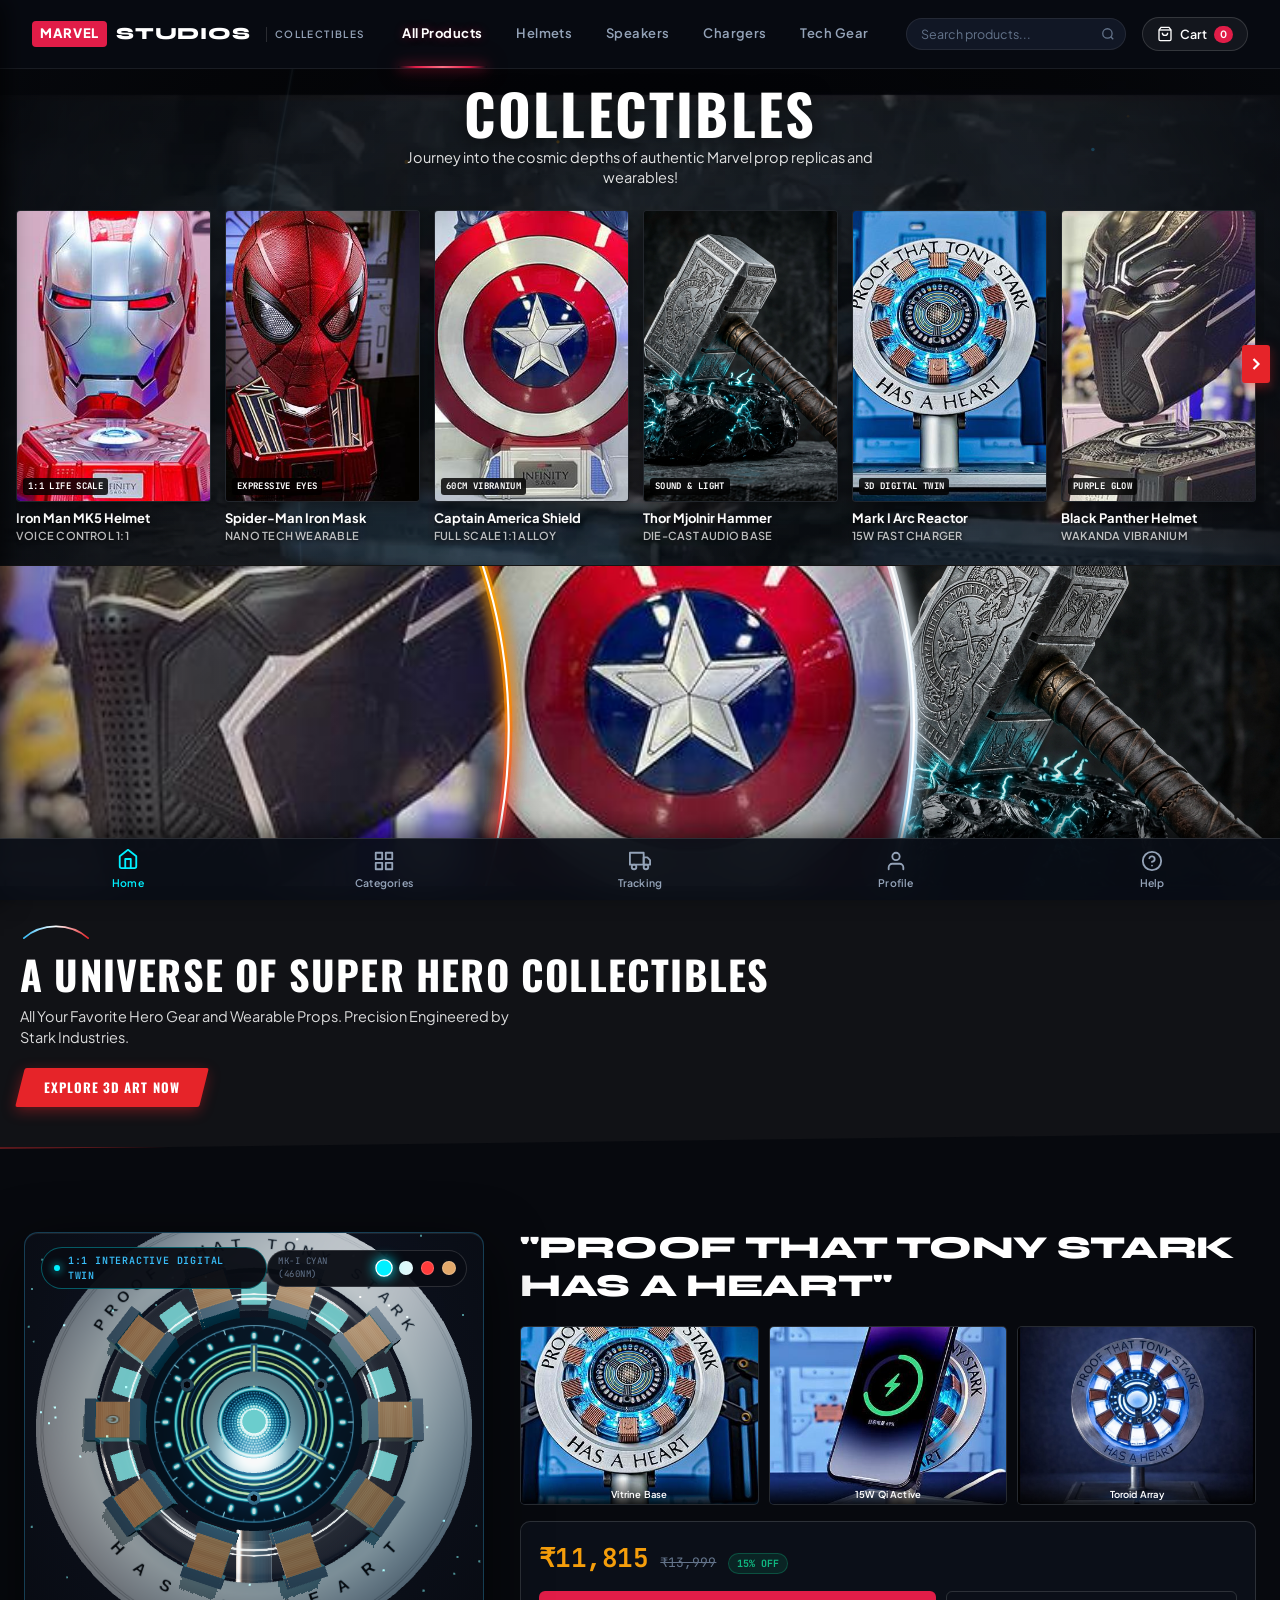
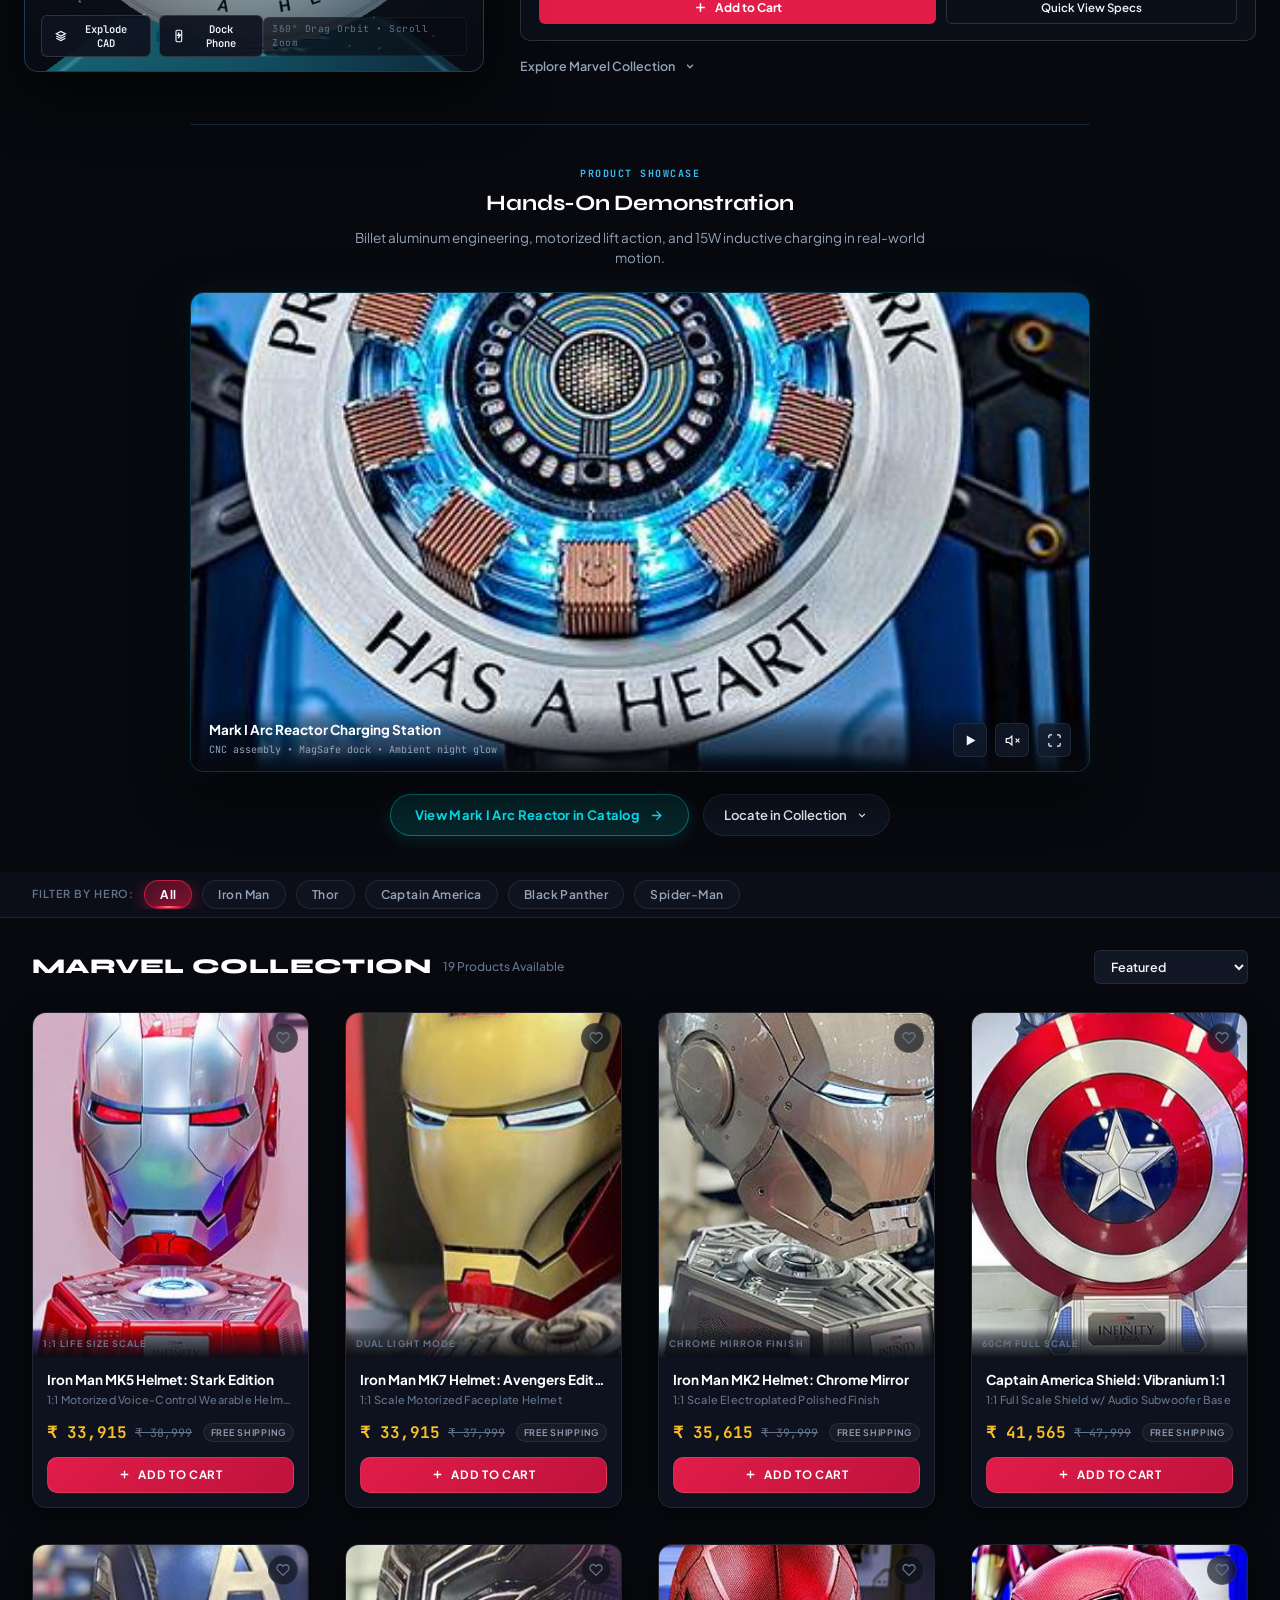
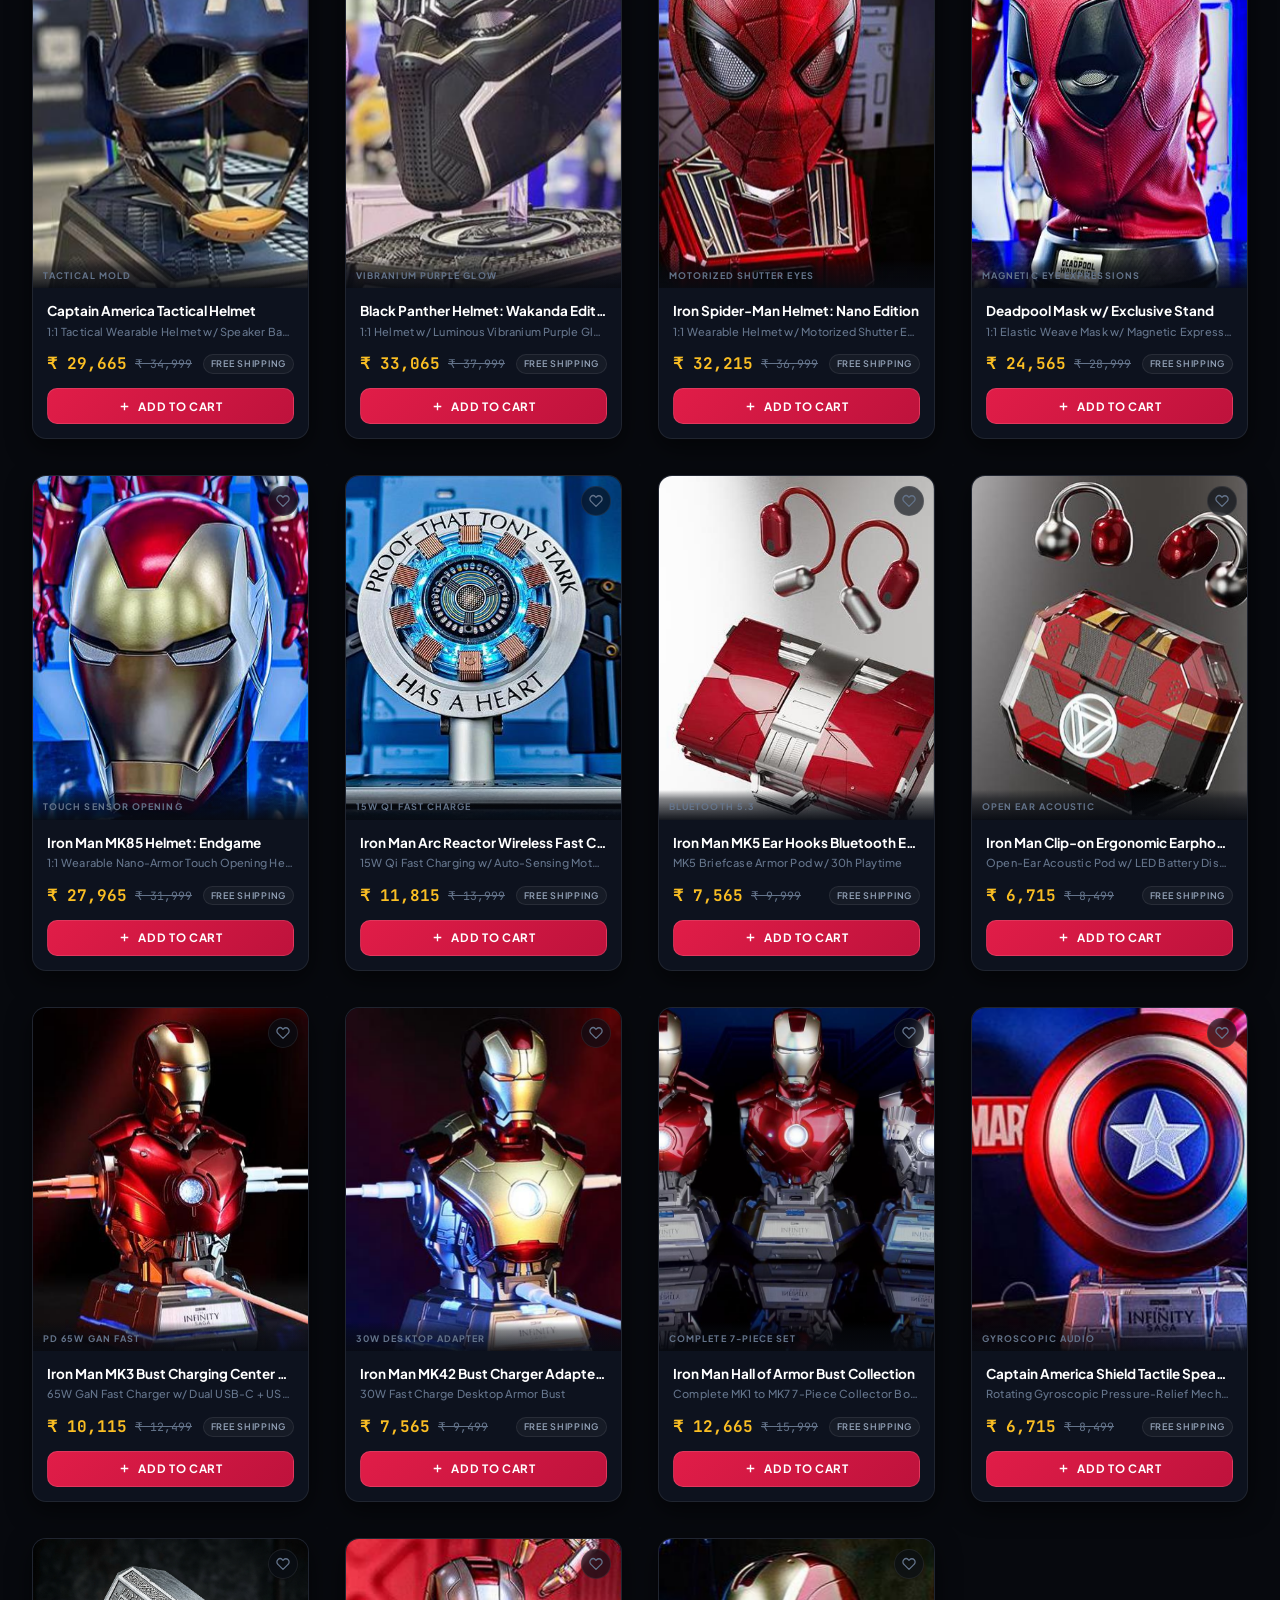
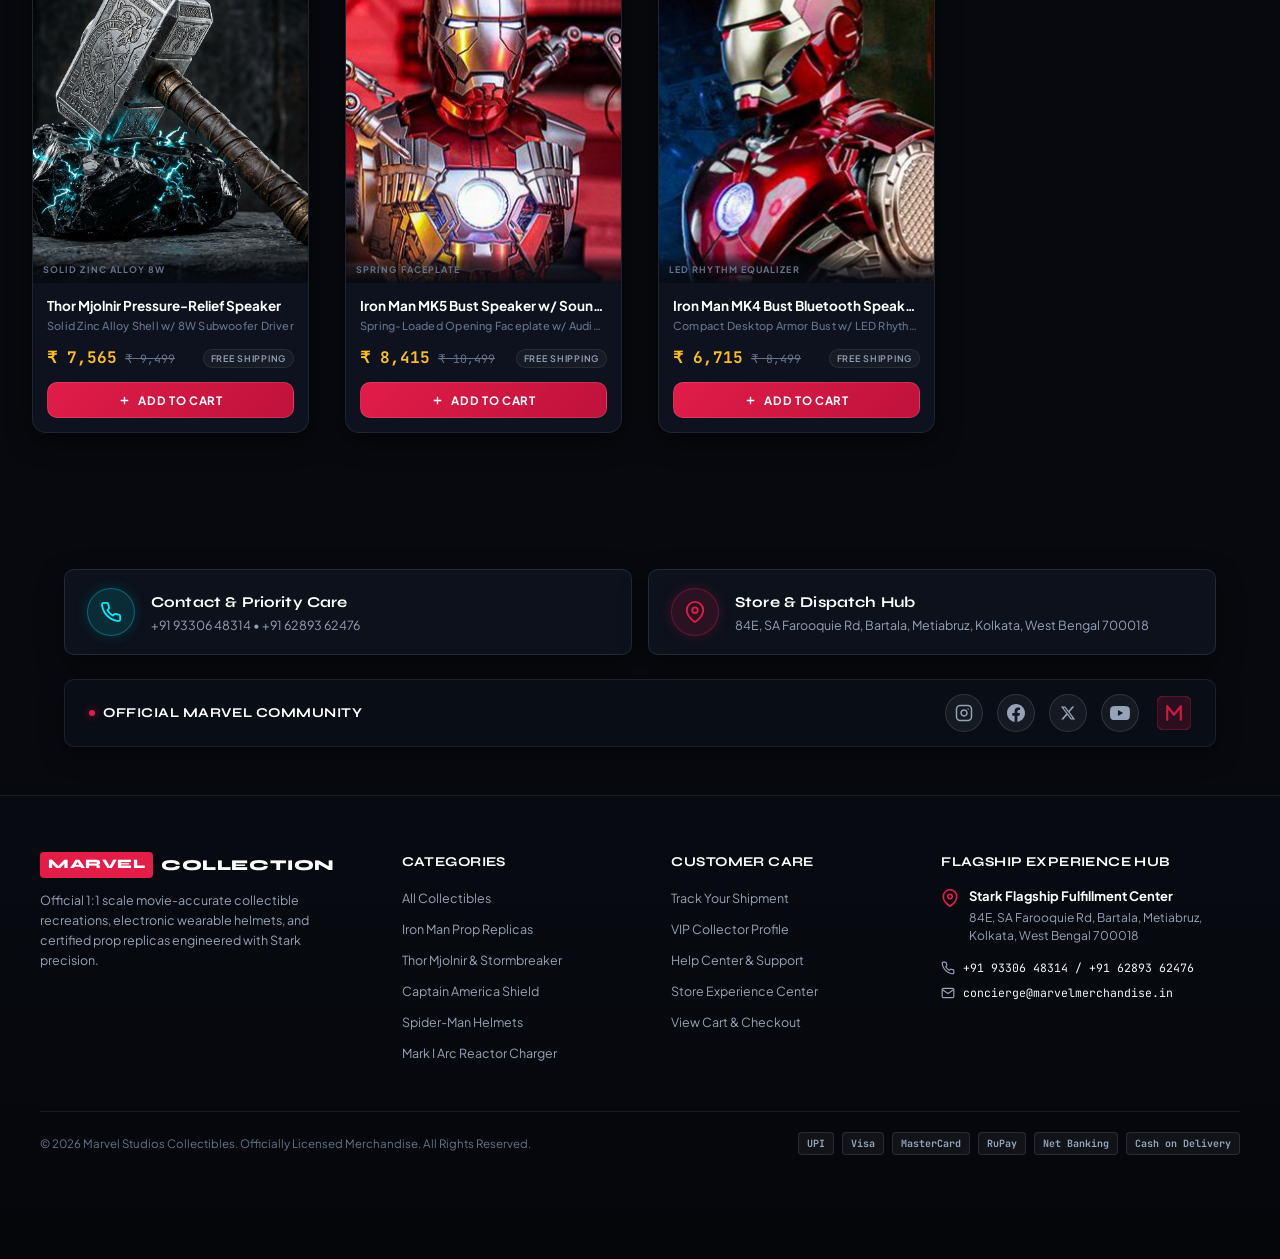
==== index.html @ b12d4d72 "Remove duplicate Thor hammer speaker product 41 from catalog" ====
<!DOCTYPE html>
<html lang="en" dir="ltr">
<head>
  <meta charset="UTF-8" />
  <meta name="viewport" content="width=device-width, initial-scale=1.0, maximum-scale=1.0, user-scalable=no, viewport-fit=cover" />
  <title>Marvel Studios Collectibles &mdash; Official 1:1 Life-Size Helmets & Tech</title>
  <meta name="description" content="Official Marvel Cinematic 1:1 life-size wearable helmets, Captain America shields, Thor Mjolnir speakers, and Arc Reactor wireless chargers." />

  <!-- Favicon -->
  <link rel="icon" type="image/svg+xml" href="data:image/svg+xml,<svg xmlns='http://www.w3.org/2000/svg' viewBox='0 0 24 24' fill='%23e11b23'><rect width='24' height='24' rx='4' fill='%23e11b23'/><text x='12' y='16' font-size='12' font-weight='bold' fill='white' text-anchor='middle' font-family='sans-serif'>M</text></svg>" />

  <!-- Google Fonts: Bebas Neue, Oswald, Syne, Plus Jakarta Sans & JetBrains Mono -->
  <link rel="preconnect" href="https://fonts.googleapis.com">
  <link rel="preconnect" href="https://fonts.gstatic.com" crossorigin>
  <link href="https://fonts.googleapis.com/css2?family=Bebas+Neue&family=JetBrains+Mono:wght@400;500;600;700&family=Oswald:wght@500;600;700;800&family=Plus+Jakarta+Sans:wght@300;400;500;600;700;800&family=Syne:wght@600;700;800&display=swap" rel="stylesheet">

  <!-- Three.js & OrbitControls for 3D Arc Reactor Showcase -->
  <script src="assets/js/three.min.js"></script>
  <script src="assets/js/OrbitControls.js"></script>
  <script src="assets/js/arc-reactor-3d.js"></script>

  <style>
/* ==========================================================================
   PREMIUM MINIMALIST MARVEL CINEMATIC E-COMMERCE DESIGN SYSTEM
   - Zero emojis, refined luxury typography (Syne & Plus Jakarta Sans)
   - Standard, intuitive e-commerce terminology (Add to Cart, Buy, Cart, Checkout)
   - Stable titles and buttons (strictly zero movement under cursor)
   - Subtle 3D perspective isolated strictly to the product image
   - Self-hosted 720p HD battle video with transparent cinematic particle canvas
   ========================================================================== */

:root {
  /* Premium Dark Obsidian Palette */
  --bg-dark: #07090e;
  --bg-surface: rgba(12, 16, 25, 0.92);
  --bg-card: #0d121e;               /* Solid rich dark background - kills 20 GPU backdrop-filter passes */
  --bg-card-hover: #131b2c;
  --bg-input: rgba(20, 26, 40, 0.88);
  --bg-modal: rgba(9, 12, 19, 0.98);

  /* Subtle Marvel Cinematic Accents */
  --accent-gold: #f59e0b;          /* Champagne Gold for pricing */
  --accent-gold-soft: rgba(245, 158, 11, 0.12);
  --accent-blue: #38bdf8;          /* Mjolnir / Arc Blue */
  --accent-blue-soft: rgba(56, 189, 248, 0.14);
  --accent-red: #e11d48;           /* Marvel Heritage Crimson */
  --accent-red-hover: #be123c;
  --accent-red-soft: rgba(225, 29, 72, 0.12);
  --accent-green: #10b981;

  /* Typography */
  --text-pure: #ffffff;
  --text-main: #f1f5f9;
  --text-muted: #94a3b8;
  --text-dim: #64748b;

  /* Borders & Shadows */
  --border-subtle: rgba(255, 255, 255, 0.08);
  --border-light: rgba(255, 255, 255, 0.14);
  --border-active: rgba(56, 189, 248, 0.4);

  --shadow-card: 0 8px 24px rgba(0, 0, 0, 0.55);
  --shadow-hover: 0 16px 36px rgba(0, 0, 0, 0.75);

  --radius-sm: 6px;
  --radius-md: 10px;
  --radius-lg: 14px;
  --radius-pill: 9999px;

  --font-sans: 'Plus Jakarta Sans', -apple-system, BlinkMacSystemFont, 'Segoe UI', Roboto, sans-serif;
  --font-display: 'Syne', -apple-system, BlinkMacSystemFont, 'Segoe UI', Roboto, sans-serif;
  --font-marvel: 'Oswald', 'Bebas Neue', 'Impact', sans-serif;
  --font-mono: 'JetBrains Mono', monospace;
  --transition: all 0.22s cubic-bezier(0.16, 1, 0.3, 1);
}

*, *::before, *::after {
  box-sizing: border-box;
  margin: 0;
  padding: 0;
}

html, body {
  width: 100%;
  max-width: 100%;
  overflow-x: hidden !important;
  position: relative;
  -webkit-overflow-scrolling: touch;
  touch-action: pan-y; /* Lock mobile to strictly vertical scrolling, prevents accidental horizontal drift */
}

/* Zero-latency mobile touch response: Eliminate 300ms tap delay */
button, a, input, select, .marvel-poster-card, .catalog-card, .btn, .arc-btn-tool, .action-btn {
  touch-action: manipulation;
  -webkit-tap-highlight-color: transparent;
}

/* GPU Compositor Acceleration & Zero Glitch Layering */
.marvel-official-hero-wrap,
.marvel-cards-slider-outer,
.marvel-montage-strip-wrap,
.hero-3d-showcase,
.cinematic-bg-container,
.hud-bottom-nav {
  transform: translateZ(0);
  backface-visibility: hidden;
  -webkit-backface-visibility: hidden;
}



body {
  background-color: var(--bg-dark);
  color: var(--text-main);
  font-family: var(--font-sans);
  font-size: 14px;
  line-height: 1.5;
  -webkit-font-smoothing: antialiased;
  min-height: 100vh;
}

/* ==========================================================================
   SELF-HOSTED CINEMATIC BATTLE VIDEO + 60 FPS OVERLAY (NO YOUTUBE)
   Hardware accelerated 720p HD MP4 video with real-time procedural canvas.
   Zero CSS filters for 100% smooth 60 FPS performance on all devices.
   ========================================================================== */
.cinematic-bg-container {
  position: fixed;
  top: 0;
  left: 0;
  width: 100%;
  height: 100%;
  z-index: 0;
  pointer-events: none;
  overflow: hidden;
  background: #07090e;
  transform: translateZ(0);
}

.cinematic-bg-video {
  position: absolute;
  top: 50%;
  left: 50%;
  width: 100%;
  height: 100%;
  min-width: 100%;
  min-height: 100%;
  transform: translate(-50%, -50%) scale(1.06);
  object-fit: cover;
  opacity: 0.86;
  will-change: transform;
}

@media (max-width: 768px) {
  .cinematic-bg-video {
    transform: translate(-50%, -50%) scale(1.28);
  }
}

#marvelCanvas {
  position: absolute;
  top: 0;
  left: 0;
  width: 100%;
  height: 100%;
  pointer-events: none;
  z-index: 1;
}

.canvas-overlay-vignette {
  position: absolute;
  inset: 0;
  z-index: 2;
  pointer-events: none;
  background: radial-gradient(circle at 50% 50%, rgba(7, 9, 14, 0.15) 0%, rgba(7, 9, 14, 0.58) 72%, rgba(7, 9, 14, 0.94) 100%);
}

/* ==========================================================================
   MAIN NAVBAR (Clean Minimalist Luxury)
   ========================================================================== */
.main-header {
  position: sticky;
  top: 0;
  z-index: 100;
  background: rgba(8, 11, 18, 0.95);
  backdrop-filter: blur(8px);
  -webkit-backdrop-filter: blur(8px);
  border-bottom: 1px solid var(--border-subtle);
}

.header-container {
  max-width: 1440px;
  margin: 0 auto;
  padding: 0 2rem;
  display: flex;
  align-items: center;
  justify-content: space-between;
  height: 68px;
  gap: 2rem;
}

/* Brand Logo */
.brand-logo {
  display: flex;
  align-items: center;
  gap: 9px;
  text-decoration: none;
}
.brand-badge {
  background: var(--accent-red);
  color: #fff;
  font-weight: 900;
  font-size: 13px;
  padding: 3px 8px;
  border-radius: 4px;
  letter-spacing: 0.05em;
}
.brand-title {
  font-family: var(--font-display);
  color: var(--text-pure);
  font-weight: 800;
  font-size: 17px;
  letter-spacing: 0.05em;
  text-transform: uppercase;
}
.brand-sub {
  color: var(--text-muted);
  font-size: 10px;
  font-weight: 600;
  letter-spacing: 0.14em;
  text-transform: uppercase;
  margin-left: 6px;
  border-left: 1px solid var(--border-light);
  padding-left: 8px;
}

/* Navigation Tabs (Impressive Stark HUD Laser Animations) */
.nav-tabs {
  display: flex;
  align-items: center;
  gap: 1.6rem;
  height: 68px;
  position: relative;
}
.nav-link {
  position: relative;
  font-size: 13px;
  font-weight: 600;
  color: var(--text-muted);
  text-decoration: none;
  height: 100%;
  display: inline-flex;
  align-items: center;
  padding: 0 4px;
  cursor: pointer;
  letter-spacing: 0.035em;
  transition: color 0.22s cubic-bezier(0.16, 1, 0.3, 1), transform 0.22s cubic-bezier(0.16, 1, 0.3, 1), text-shadow 0.22s ease;
  user-select: none;
}
/* Stark HUD Ambient Laser Pill behind tab on hover */
.nav-link::before {
  content: '';
  position: absolute;
  top: 50%;
  left: -8px;
  right: -8px;
  height: 32px;
  transform: translateY(-50%) scale(0.85);
  background: radial-gradient(ellipse at center, rgba(56, 189, 248, 0.16) 0%, rgba(56, 189, 248, 0.03) 60%, transparent 75%);
  border-radius: var(--radius-pill);
  border: 1px solid rgba(56, 189, 248, 0.18);
  opacity: 0;
  pointer-events: none;
  transition: opacity 0.24s cubic-bezier(0.16, 1, 0.3, 1), transform 0.24s cubic-bezier(0.16, 1, 0.3, 1);
}
/* Stark Laser Beam Underline */
.nav-link::after {
  content: '';
  position: absolute;
  bottom: 0;
  left: 0;
  width: 100%;
  height: 2.5px;
  background: linear-gradient(90deg, transparent, #38bdf8 20%, #7dd3fc 50%, #38bdf8 80%, transparent);
  box-shadow: 0 0 12px #38bdf8, 0 0 24px rgba(56, 189, 248, 0.6);
  transform: scaleX(0);
  transform-origin: center;
  border-radius: 2px;
  opacity: 0;
  transition: transform 0.25s cubic-bezier(0.16, 1, 0.3, 1), opacity 0.2s ease, box-shadow 0.25s ease;
}
.nav-link:hover {
  color: #ffffff;
  transform: translateY(-1.5px);
  text-shadow: 0 0 12px rgba(56, 189, 248, 0.75), 0 0 24px rgba(56, 189, 248, 0.4);
}
.nav-link:hover::before {
  opacity: 1;
  transform: translateY(-50%) scale(1);
}
.nav-link:hover::after {
  transform: scaleX(1);
  opacity: 1;
}
.nav-link.active {
  color: var(--text-pure);
  font-weight: 700;
  text-shadow: 0 0 10px rgba(225, 29, 72, 0.4);
}
.nav-link.active::after {
  transform: scaleX(1);
  opacity: 1;
  background: linear-gradient(90deg, transparent, #e11d48 20%, #fb7185 50%, #e11d48 80%, transparent);
  box-shadow: 0 0 12px #e11d48, 0 0 24px rgba(225, 29, 72, 0.6);
}

/* Right Controls */
.header-right {
  display: flex;
  align-items: center;
  gap: 1rem;
}

.search-box {
  position: relative;
  width: 220px;
}
.search-input {
  width: 100%;
  background: var(--bg-input);
  border: 1px solid var(--border-subtle);
  padding: 7px 32px 7px 14px;
  border-radius: var(--radius-pill);
  font-size: 12.5px;
  font-family: inherit;
  color: var(--text-pure);
  outline: none;
  transition: var(--transition);
}
.search-input:focus {
  border-color: var(--accent-blue);
  background: rgba(28, 38, 58, 0.85);
}
.search-input::placeholder {
  color: var(--text-dim);
}
.search-icon {
  position: absolute;
  right: 11px;
  top: 50%;
  transform: translateY(-50%);
  color: var(--text-dim);
  pointer-events: none;
}

/* Cart Button */
.btn-cart {
  background: rgba(255, 255, 255, 0.05);
  border: 1px solid var(--border-light);
  color: var(--text-pure);
  text-decoration: none;
  font-family: inherit;
  font-size: 12.5px;
  font-weight: 600;
  padding: 7px 14px;
  border-radius: var(--radius-pill);
  cursor: pointer;
  display: inline-flex;
  align-items: center;
  gap: 7px;
  transition: var(--transition);
}
.btn-cart:hover {
  background: rgba(255, 255, 255, 0.1);
  border-color: rgba(255, 255, 255, 0.25);
}
.cart-counter {
  background: var(--accent-red);
  color: #fff;
  font-size: 10px;
  font-weight: 700;
  padding: 1px 6px;
  border-radius: 10px;
  transition: transform 0.2s cubic-bezier(0.175, 0.885, 0.32, 1.275), background-color 0.2s ease;
  display: inline-block;
}
.cart-counter.bump {
  animation: badgeBump 0.35s cubic-bezier(0.175, 0.885, 0.32, 1.275);
}
@keyframes badgeBump {
  0% { transform: scale(1); }
  50% { transform: scale(1.4); background: var(--accent-blue); }
  100% { transform: scale(1); }
}

/* ==========================================================================
   HERO FILTER BAR (Zero Emojis, Minimalist Luxury Pills)
   ========================================================================== */
.hero-filter-bar {
  background: rgba(12, 16, 26, 0.85);
  backdrop-filter: blur(16px);
  -webkit-backdrop-filter: blur(16px);
  border-bottom: 1px solid var(--border-subtle);
  padding: 8px 0;
  position: sticky;
  top: 68px;
  z-index: 80;
  width: 100%;
  max-width: 100%;
  overflow: hidden;
}

.hero-filter-container {
  max-width: 1400px;
  margin: 0 auto;
  display: flex;
  align-items: center;
  gap: 10px;
  overflow-x: auto;
  -webkit-overflow-scrolling: touch;
  padding: 0 2rem;
  scrollbar-width: none;
}
.hero-filter-container::-webkit-scrollbar {
  display: none;
}

.filter-label {
  font-size: 11px;
  font-weight: 600;
  letter-spacing: 0.08em;
  color: var(--text-dim);
  text-transform: uppercase;
  flex-shrink: 0;
}

/* Hero Filter Pills (Matching Stark HUD Laser Animations) */
.hero-pill {
  position: relative;
  background: rgba(18, 24, 38, 0.7);
  border: 1px solid var(--border-subtle);
  color: var(--text-muted);
  font-family: inherit;
  font-size: 12px;
  font-weight: 600;
  letter-spacing: 0.035em;
  padding: 6px 15px;
  border-radius: var(--radius-pill);
  cursor: pointer;
  white-space: nowrap;
  flex-shrink: 0;
  overflow: hidden;
  transition: color 0.22s cubic-bezier(0.16, 1, 0.3, 1), border-color 0.22s ease, transform 0.22s cubic-bezier(0.16, 1, 0.3, 1), box-shadow 0.22s ease, text-shadow 0.22s ease;
  user-select: none;
}
.hero-pill::before {
  content: '';
  position: absolute;
  inset: 0;
  border-radius: inherit;
  background: radial-gradient(ellipse at center, rgba(56, 189, 248, 0.18) 0%, rgba(56, 189, 248, 0.04) 60%, transparent 80%);
  opacity: 0;
  pointer-events: none;
  transition: opacity 0.24s cubic-bezier(0.16, 1, 0.3, 1);
}
.hero-pill::after {
  content: '';
  position: absolute;
  bottom: 0;
  left: 15%;
  width: 70%;
  height: 2px;
  background: linear-gradient(90deg, transparent, #38bdf8 20%, #7dd3fc 50%, #38bdf8 80%, transparent);
  box-shadow: 0 0 10px #38bdf8, 0 0 20px rgba(56, 189, 248, 0.6);
  transform: scaleX(0);
  transform-origin: center;
  border-radius: 2px;
  opacity: 0;
  transition: transform 0.24s cubic-bezier(0.16, 1, 0.3, 1), opacity 0.2s ease;
}
.hero-pill:hover {
  color: #ffffff;
  border-color: rgba(56, 189, 248, 0.4);
  transform: translateY(-1.5px);
  text-shadow: 0 0 10px rgba(56, 189, 248, 0.7);
  box-shadow: 0 4px 14px rgba(0, 0, 0, 0.4), 0 0 12px rgba(56, 189, 248, 0.15);
}
.hero-pill:hover::before {
  opacity: 1;
}
.hero-pill:hover::after {
  transform: scaleX(1);
  opacity: 1;
}
.hero-pill.active {
  background: linear-gradient(135deg, rgba(225, 29, 72, 0.3) 0%, rgba(225, 29, 72, 0.5) 100%);
  border-color: rgba(225, 29, 72, 0.75);
  color: #ffffff;
  font-weight: 700;
  text-shadow: 0 0 10px rgba(225, 29, 72, 0.5);
  box-shadow: 0 4px 18px rgba(225, 29, 72, 0.45);
}
.hero-pill.active::after {
  transform: scaleX(1);
  opacity: 1;
  background: linear-gradient(90deg, transparent, #e11d48 20%, #fb7185 50%, #e11d48 80%, transparent);
  box-shadow: 0 0 10px #e11d48, 0 0 20px rgba(225, 29, 72, 0.6);
}

/* ==========================================================================
   MAIN CATALOG WRAPPER & HEADING
   ========================================================================== */
.main-wrapper {
  max-width: 1400px;
  margin: 0 auto;
  padding: 2rem 2rem 5rem 2rem;
  position: relative;
  z-index: 10;
  box-sizing: border-box;
}

.catalog-heading-bar {
  display: flex;
  justify-content: space-between;
  align-items: center;
  flex-wrap: wrap;
  gap: 1rem;
  margin-bottom: 1.75rem;
}
.catalog-title-wrap {
  display: flex;
  align-items: center;
  gap: 12px;
  flex-wrap: wrap;
}
.catalog-title {
  font-family: var(--font-display);
  font-size: 21px;
  font-weight: 800;
  color: var(--text-pure);
  letter-spacing: 0.02em;
  text-transform: uppercase;
  transition: opacity 0.14s ease, transform 0.14s ease;
}
.catalog-count {
  font-size: 12px;
  font-weight: 500;
  color: var(--text-dim);
}


.sort-select {
  background: var(--bg-input);
  border: 1px solid var(--border-subtle);
  border-radius: var(--radius-sm);
  padding: 7px 12px;
  font-size: 12.5px;
  font-weight: 600;
  font-family: inherit;
  color: var(--text-main);
  cursor: pointer;
  outline: none;
  transition: var(--transition);
}
.sort-select:focus {
  border-color: var(--accent-blue);
}

/* ==========================================================================
   PRODUCT GRID & STABLE CARDS
   - Solid luxury card background (no backdrop-filter!) kills scroll lag completely
   - Holographic border shimmer on hover
   - Stable titles & buttons (zero cursor jitter)
   ========================================================================== */
.products-grid {
  display: grid;
  grid-template-columns: repeat(4, minmax(0, 1fr));
  gap: 2.25rem;
  width: 100%;
  box-sizing: border-box;
}

.product-card {
  background: var(--bg-card);
  border: 1px solid var(--border-subtle);
  border-radius: var(--radius-lg);
  overflow: hidden;
  display: flex;
  flex-direction: column;
  box-shadow: var(--shadow-card);
  transition: border-color 0.25s ease, background 0.25s ease, box-shadow 0.25s ease;
  position: relative;
  min-width: 0;
  animation: fastCardFade 0.12s ease-out;
}

/* Holographic Edge Shimmer on Hover */
.product-card::before {
  content: '';
  position: absolute;
  inset: 0;
  border-radius: inherit;
  padding: 1px;
  background: linear-gradient(135deg, rgba(225, 29, 72, 0.45) 0%, transparent 45%, rgba(56, 189, 248, 0.4) 100%);
  -webkit-mask: linear-gradient(#fff 0 0) content-box, linear-gradient(#fff 0 0);
  -webkit-mask-composite: xor;
  mask-composite: exclude;
  opacity: 0;
  transition: opacity 0.3s ease;
  pointer-events: none;
  z-index: 10;
}

@keyframes fastCardFade {
  0% {
    opacity: 0;
  }
  100% {
    opacity: 1;
  }
}

.product-card:hover {
  background: var(--bg-card-hover);
  border-color: rgba(255, 255, 255, 0.2);
  box-shadow: 0 14px 34px rgba(0, 0, 0, 0.75), 0 0 18px rgba(56, 189, 248, 0.08);
}

.product-card:hover::before {
  opacity: 1;
}

/* Product Image Box (ONLY this element tilts slightly, max 3°) */
.product-image-container {
  position: relative;
  width: 100%;
  aspect-ratio: 4 / 5;
  background: rgba(10, 14, 22, 0.6);
  overflow: hidden;
  cursor: pointer;
  perspective: 700px; /* Isolated perspective strictly for image */
}

.product-image-inner {
  position: relative;
  width: 100%;
  height: 100%;
  transform-style: preserve-3d;
  will-change: transform;
  transition: transform 0.25s cubic-bezier(0.16, 1, 0.3, 1);
}

.media-primary,
.media-secondary {
  position: absolute;
  top: 0;
  left: 0;
  width: 100%;
  height: 100%;
  object-fit: cover;
  object-position: center;
  transition: opacity 0.08s cubic-bezier(0, 0, 0.2, 1), transform 0.12s ease-out;
  will-change: opacity, transform;
}
.media-primary {
  opacity: 1;
  z-index: 1;
}
.media-secondary {
  opacity: 0;
  z-index: 2;
}

.product-card:hover .media-primary,
.product-card.touch-active .media-primary,
.product-card:active .media-primary {
  transform: scale(1.03);
}
.product-card:hover .media-secondary,
.product-card.touch-active .media-secondary,
.product-card:active .media-secondary {
  opacity: 1;
  transform: scale(1.03);
}

/* Subtle Specular Sheen across image */
.image-specular-glint {
  position: absolute;
  inset: 0;
  pointer-events: none;
  z-index: 4;
  opacity: 0;
  transition: opacity 0.3s ease;
  background: radial-gradient(circle 200px at var(--glint-x, 50%) var(--glint-y, 50%), rgba(255, 255, 255, 0.15) 0%, transparent 60%);
}
.product-card:hover .image-specular-glint {
  opacity: 1;
}

/* Wishlist Button */
.btn-wishlist {
  position: absolute;
  top: 10px;
  right: 10px;
  z-index: 6;
  background: rgba(10, 14, 22, 0.65);
  backdrop-filter: blur(6px);
  border: 1px solid var(--border-subtle);
  width: 30px;
  height: 30px;
  border-radius: 50%;
  display: flex;
  align-items: center;
  justify-content: center;
  cursor: pointer;
  color: var(--text-dim);
  transition: var(--transition);
}
.btn-wishlist:hover, .btn-wishlist.active {
  color: var(--accent-red);
  border-color: var(--accent-red);
  background: rgba(225, 29, 72, 0.15);
}

/* Banner strip on bottom of image */
.image-banner-strip {
  position: absolute;
  bottom: 0;
  left: 0;
  width: 100%;
  background: linear-gradient(to top, rgba(8, 11, 18, 0.95), rgba(8, 11, 18, 0.5) 70%, transparent);
  color: var(--text-dim);
  font-size: 9px;
  font-weight: 700;
  letter-spacing: 0.12em;
  text-transform: uppercase;
  padding: 10px 10px 6px 10px;
  z-index: 5;
}

/* ==========================================================================
   ROCK-SOLID CARD DETAILS (100% STABLE, NO JITTER OR FLOATING)
   ========================================================================== */
.product-details {
  padding: 14px;
  display: flex;
  flex-direction: column;
  flex: 1;
  background: transparent;
  transform: none !important; /* Strictly lock position */
}

.product-title {
  font-size: 13.5px;
  font-weight: 700;
  color: var(--text-pure);
  line-height: 1.35;
  margin-bottom: 3px;
  white-space: nowrap;
  overflow: hidden;
  text-overflow: ellipsis;
  cursor: pointer;
}
.product-title:hover {
  color: var(--accent-blue);
}

.product-subtitle {
  font-size: 11px;
  color: var(--text-dim);
  font-weight: 500;
  letter-spacing: 0.02em;
  margin-bottom: 12px;
  white-space: nowrap;
  overflow: hidden;
  text-overflow: ellipsis;
}

.product-price-row {
  display: flex;
  align-items: center;
  gap: 8px;
  margin-top: auto;
  margin-bottom: 12px;
}
.product-price {
  font-size: 16px;
  font-weight: 700;
  color: #fbbf24;
  font-family: var(--font-mono);
  font-feature-settings: 'tnum' 1;
}
.product-mrp {
  font-size: 11.5px;
  color: var(--text-dim);
  text-decoration: line-through;
  font-family: var(--font-mono);
}
.product-delivery-badge {
  margin-left: auto;
  font-size: 9px;
  font-weight: 600;
  letter-spacing: 0.08em;
  text-transform: uppercase;
  color: var(--text-muted);
  background: rgba(255, 255, 255, 0.04);
  border: 1px solid rgba(255, 255, 255, 0.08);
  padding: 2px 7px;
  border-radius: var(--radius-pill);
}

/* Clean, Rock-Solid "Add to Cart" Button (Easy to click!) */
.btn-add-to-cart {
  width: 100%;
  background: linear-gradient(135deg, #e11d48 0%, #be123c 100%);
  color: #ffffff;
  border: 1px solid rgba(255, 255, 255, 0.12);
  font-family: inherit;
  font-size: 11.5px;
  font-weight: 700;
  letter-spacing: 0.06em;
  text-transform: uppercase;
  padding: 9.5px 12px;
  border-radius: var(--radius-md);
  cursor: pointer;
  display: flex;
  align-items: center;
  justify-content: center;
  gap: 7px;
  position: relative;
  overflow: hidden;
  transition: background 0.3s cubic-bezier(0.16, 1, 0.3, 1), border-color 0.3s ease, box-shadow 0.3s ease, transform 0.15s ease !important;
  transform: none !important; /* Guaranteed zero jitter */
}
.btn-add-to-cart:hover {
  background: linear-gradient(135deg, #f43f5e 0%, #e11d48 100%);
  box-shadow: 0 6px 18px rgba(225, 29, 72, 0.38);
  border-color: rgba(255, 255, 255, 0.25);
}
.btn-add-to-cart:active {
  transform: scale(0.97) !important;
}

/* Avengers Weapon & Emblem Animation & Hero Themed Button Colors */
@keyframes weaponPop {
  0% { transform: scale(0) rotate(-30deg); opacity: 0; }
  60% { transform: scale(1.28) rotate(8deg); opacity: 1; }
  100% { transform: scale(1) rotate(0deg); opacity: 1; }
}

.avengers-weapon-icon {
  display: inline-flex;
  align-items: center;
  justify-content: center;
  animation: weaponPop 0.35s cubic-bezier(0.175, 0.885, 0.32, 1.275) forwards;
  filter: drop-shadow(0 0 6px rgba(255, 255, 255, 0.7));
  flex-shrink: 0;
  vertical-align: middle;
}

/* Thor: Mjolnir Thunder Cyan & Asgardian Gold Glow */
.btn-add-to-cart.added-thor {
  background: linear-gradient(135deg, #0369a1 0%, #0284c7 40%, #d97706 100%) !important;
  border-color: rgba(56, 189, 248, 0.7) !important;
  box-shadow: 0 0 18px rgba(56, 189, 248, 0.7), 0 4px 14px rgba(245, 158, 11, 0.4) !important;
  color: #ffffff !important;
}

/* Captain America: Star Vibranium Blue & Crimson Shield Glow */
.btn-add-to-cart.added-captain-america {
  background: linear-gradient(135deg, #1e40af 0%, #2563eb 45%, #b91c1c 100%) !important;
  border-color: rgba(96, 165, 250, 0.7) !important;
  box-shadow: 0 0 18px rgba(37, 99, 235, 0.7), 0 4px 14px rgba(220, 38, 38, 0.5) !important;
  color: #ffffff !important;
}

/* Iron Man: Stark Arc Reactor Gold & Crimson Armor Glow */
.btn-add-to-cart.added-iron-man {
  background: linear-gradient(135deg, #991b1b 0%, #b91c1c 45%, #d97706 100%) !important;
  border-color: rgba(245, 158, 11, 0.7) !important;
  box-shadow: 0 0 18px rgba(220, 38, 38, 0.8), 0 4px 14px rgba(245, 158, 11, 0.5) !important;
  color: #ffffff !important;
}

/* Spider-Man: Web Scarlet & Spidey Blue Glow */
.btn-add-to-cart.added-spider-man {
  background: linear-gradient(135deg, #991b1b 0%, #dc2626 50%, #1e3a8a 100%) !important;
  border-color: rgba(239, 68, 68, 0.7) !important;
  box-shadow: 0 0 18px rgba(220, 38, 38, 0.7), 0 4px 14px rgba(30, 58, 138, 0.4) !important;
  color: #ffffff !important;
}

/* Black Panther / Wakanda: Kinetic Vibranium Purple Glow */
.btn-add-to-cart.added-wakanda {
  background: linear-gradient(135deg, #4c1d95 0%, #6b21a8 50%, #9333ea 100%) !important;
  border-color: rgba(192, 132, 252, 0.7) !important;
  box-shadow: 0 0 18px rgba(168, 85, 247, 0.75), 0 4px 14px rgba(147, 51, 234, 0.4) !important;
  color: #ffffff !important;
}

/* Classic Avengers Assemble Gold & Crimson Glow */
.btn-add-to-cart.added-avengers {
  background: linear-gradient(135deg, #be123c 0%, #e11d48 50%, #f59e0b 100%) !important;
  border-color: rgba(251, 191, 36, 0.7) !important;
  box-shadow: 0 0 18px rgba(225, 29, 72, 0.7), 0 4px 14px rgba(245, 158, 11, 0.4) !important;
  color: #ffffff !important;
}

.btn-add-to-cart.btn-added {
  background: linear-gradient(135deg, #059669 0%, #047857 100%) !important;
  border-color: rgba(52, 211, 153, 0.4) !important;
  box-shadow: 0 4px 14px rgba(16, 185, 129, 0.35) !important;
}


.btn-checkout {
  width: 100%;
  background: linear-gradient(135deg, #e11d48 0%, #be123c 100%);
  color: #fff;
  border: 1px solid rgba(255, 255, 255, 0.15);
  font-family: inherit;
  font-size: 12.5px;
  font-weight: 700;
  letter-spacing: 0.06em;
  text-transform: uppercase;
  padding: 12px;
  border-radius: var(--radius-md);
  cursor: pointer;
  transition: var(--transition);
}
.btn-checkout:hover {
  background: linear-gradient(135deg, #f43f5e 0%, #e11d48 100%);
  box-shadow: 0 6px 20px rgba(225, 29, 72, 0.4);
}

/* ==========================================================================
   QUICK VIEW MODAL
   ========================================================================== */
.modal-overlay {
  position: fixed;
  inset: 0;
  width: 100%;
  height: 100%;
  background: rgba(4, 6, 12, 0.82);
  backdrop-filter: blur(8px);
  -webkit-backdrop-filter: blur(8px);
  z-index: 220;
  opacity: 0;
  pointer-events: none;
  transition: opacity 0.25s ease;
  display: flex;
  align-items: center;
  justify-content: center;
  padding: 1rem;
}
.modal-overlay.active {
  opacity: 1;
  pointer-events: auto;
}
.modal-container {
  background: var(--bg-modal);
  border: 1px solid var(--border-light);
  border-radius: var(--radius-md);
  max-width: 820px;
  width: 100%;
  max-height: 90vh;
  overflow-y: auto;
  position: relative;
  box-shadow: 0 25px 50px rgba(0, 0, 0, 0.85);
  transform: translateY(15px);
  transition: transform 0.28s cubic-bezier(0.16, 1, 0.3, 1);
}
.modal-overlay.active .modal-container {
  transform: translateY(0);
}
.modal-top-bar {
  display: flex;
  justify-content: space-between;
  align-items: center;
  padding: 12px 18px;
  border-bottom: 1px solid var(--border-subtle);
  background: rgba(14, 19, 30, 0.96);
  position: sticky;
  top: 0;
  z-index: 20;
}

.qv-back-btn {
  display: inline-flex;
  align-items: center;
  gap: 8px;
  background: rgba(255, 255, 255, 0.08);
  border: 1px solid var(--border-light);
  border-radius: var(--radius-pill);
  color: var(--text-main);
  padding: 6px 14px;
  font-family: var(--font-sans);
  font-size: 12px;
  font-weight: 600;
  cursor: pointer;
  transition: all 0.2s ease;
}

.qv-back-btn:hover {
  background: rgba(0, 240, 255, 0.15);
  border-color: var(--accent-blue);
  color: var(--accent-blue);
}

.modal-close-btn {
  position: static;
  background: rgba(255, 255, 255, 0.08);
  border: 1px solid var(--border-light);
  width: 36px;
  height: 36px;
  min-width: 36px;
  border-radius: 50%;
  color: var(--text-pure);
  cursor: pointer;
  display: flex;
  align-items: center;
  justify-content: center;
  transition: all 0.2s ease;
}

.modal-close-btn:hover {
  background: rgba(225, 29, 72, 0.25);
  border-color: var(--accent-red);
  color: #ff4d6d;
  transform: scale(1.08);
}

.qv-actions-row {
  display: flex;
  gap: 10px;
  align-items: center;
  margin-top: auto;
}

.btn-qv-back {
  padding: 12px 18px;
  font-size: 13px;
  font-weight: 600;
  font-family: var(--font-sans);
  background: rgba(255, 255, 255, 0.06);
  border: 1px solid var(--border-subtle);
  border-radius: var(--radius-sm);
  color: var(--text-muted);
  cursor: pointer;
  transition: all 0.2s ease;
  white-space: nowrap;
}

.btn-qv-back:hover {
  background: rgba(255, 255, 255, 0.12);
  color: #ffffff;
  border-color: rgba(255, 255, 255, 0.2);
}

/* Floating Back to Top / 3D Heart Showcase Button */
.floating-back-top {
  position: fixed;
  bottom: 80px;
  right: 24px;
  display: inline-flex;
  align-items: center;
  gap: 8px;
  padding: 10px 18px;
  background: rgba(10, 14, 23, 0.94);
  backdrop-filter: blur(14px);
  -webkit-backdrop-filter: blur(14px);
  border: 1px solid rgba(0, 240, 255, 0.4);
  color: #00f0ff;
  border-radius: var(--radius-pill);
  font-family: var(--font-sans);
  font-size: 12px;
  font-weight: 700;
  cursor: pointer;
  z-index: 999;
  box-shadow: 0 8px 30px rgba(0, 0, 0, 0.7), 0 0 20px rgba(0, 240, 255, 0.15);
  opacity: 0;
  pointer-events: none;
  transform: translateY(12px);
  transition: opacity 0.3s ease, transform 0.3s ease, background 0.2s, box-shadow 0.2s;
}

.floating-back-top.visible {
  opacity: 1;
  pointer-events: auto;
  transform: translateY(0);
}

.floating-back-top:hover {
  background: #00f0ff;
  color: #040810;
  box-shadow: 0 10px 35px rgba(0, 240, 255, 0.45);
  transform: translateY(-2px);
}
.qv-grid {
  display: grid;
  grid-template-columns: 1fr 1fr;
  gap: 2rem;
  padding: 2rem;
}
.qv-main-img {
  width: 100%;
  aspect-ratio: 4 / 5;
  border-radius: var(--radius-sm);
  object-fit: cover;
  background: #111;
}
.qv-thumbs-strip {
  display: flex;
  gap: 8px;
  margin-top: 10px;
}
.qv-thumb-item {
  width: 55px;
  height: 70px;
  border-radius: var(--radius-sm);
  border: 1px solid var(--border-subtle);
  overflow: hidden;
  cursor: pointer;
  opacity: 0.6;
}
.qv-thumb-item.active, .qv-thumb-item:hover {
  opacity: 1;
  border-color: var(--accent-blue);
}
.qv-thumb-item img {
  width: 100%;
  height: 100%;
  object-fit: cover;
}

/* Toast */
.toast-box {
  position: fixed;
  bottom: 24px;
  right: 24px;
  background: var(--bg-surface);
  backdrop-filter: blur(12px);
  border: 1px solid var(--border-light);
  color: var(--text-pure);
  padding: 10px 18px;
  border-radius: var(--radius-pill);
  font-size: 12.5px;
  font-weight: 600;
  box-shadow: 0 10px 25px rgba(0, 0, 0, 0.6);
  z-index: 300;
  animation: slideUpToast 0.25s ease;
}
@keyframes slideUpToast {
  from { transform: translateY(20px); opacity: 0; }
  to { transform: translateY(0); opacity: 1; }
}

/* ==========================================================================
   OFFICIAL MARVEL AESTHETIC & HERO SHOWCASE (IMAGE 2 & IMAGE 1 VIBE)
   - Official Red Box Marvel Branding & Ticker Stream
   - Cinematic "COLLECTIBLES" display header
   - Clean Poster Cards Carousel with Red Chevron Next Button
   - Dynamic S-Curve Character Montage Strip
   - "A UNIVERSE OF SUPER HERO COLLECTIBLES" Callout with Slanted Red CTA
   ========================================================================== */

/* Mobile Hamburger & Search Buttons */
.btn-hamburger, .btn-search-mobile {
  background: none;
  border: none;
  color: var(--text-pure);
  cursor: pointer;
  padding: 6px;
  display: none;
  align-items: center;
  justify-content: center;
  border-radius: 4px;
  transition: background 0.2s ease;
}
.btn-hamburger:hover, .btn-search-mobile:hover {
  background: rgba(255, 255, 255, 0.08);
}

/* Official Marvel Hero Wrapper */
.marvel-official-hero-wrap {
  width: 100%;
  position: relative;
  z-index: 20;
}

/* Header Area ("COLLECTIBLES" - Transparent to reveal background video) */
.marvel-hero-header-area {
  background: transparent;
  padding: 16px 20px 12px 20px;
  text-align: center;
  position: relative;
  border-top: none;
}
.marvel-hero-main-title {
  font-family: var(--font-marvel);
  font-size: clamp(38px, 6.2vw, 56px);
  font-weight: 700;
  color: #ffffff;
  letter-spacing: 0.04em;
  text-transform: uppercase;
  line-height: 1;
  margin-bottom: 6px;
  text-shadow: 0 4px 20px rgba(0, 0, 0, 0.75);
}
.marvel-hero-main-sub {
  font-family: var(--font-sans);
  font-size: clamp(12.5px, 2vw, 14.5px);
  color: rgba(255, 255, 255, 0.88);
  max-width: 520px;
  margin: 0 auto;
  line-height: 1.4;
  font-weight: 400;
  text-shadow: 0 2px 8px rgba(0, 0, 0, 0.6);
}

/* Poster Cards Slider Outer (Transparent to show background video) */
.marvel-cards-slider-outer {
  background: transparent;
  padding: 10px 16px 20px 16px;
  position: relative;
  overflow: hidden;
  box-shadow: none;
}
.marvel-cards-slider {
  max-width: 1440px;
  margin: 0 auto;
  display: flex;
  gap: 14px;
  overflow-x: auto;
  scroll-snap-type: x mandatory;
  scroll-behavior: smooth;
  -webkit-overflow-scrolling: touch;
  scrollbar-width: none;
  padding-right: 48px;
}
.marvel-cards-slider::-webkit-scrollbar {
  display: none;
}
.marvel-poster-card {
  flex: 0 0 clamp(150px, 40vw, 195px);
  scroll-snap-align: start;
  cursor: pointer;
  display: flex;
  flex-direction: column;
  user-select: none;
  transition: transform 0.22s cubic-bezier(0.16, 1, 0.3, 1);
}
.marvel-poster-card:hover {
  transform: translateY(-3px);
}
.marvel-poster-img-wrap {
  aspect-ratio: 2 / 3;
  border-radius: 4px;
  overflow: hidden;
  position: relative;
  background: #0f131a;
  box-shadow: 0 4px 14px rgba(0, 0, 0, 0.4);
  border: 1px solid rgba(255, 255, 255, 0.08);
}
.marvel-poster-img-wrap img {
  width: 100%;
  height: 100%;
  object-fit: cover;
  object-position: center;
  display: block;
  transition: transform 0.35s ease;
}
.marvel-poster-card:hover .marvel-poster-img-wrap img {
  transform: scale(1.05);
}
.marvel-poster-scale-badge {
  position: absolute;
  bottom: 6px;
  left: 6px;
  font-family: var(--font-mono);
  font-size: 9px;
  font-weight: 700;
  color: #ffffff;
  background: rgba(0, 0, 0, 0.82);
  padding: 2px 5px;
  border-radius: 3px;
  letter-spacing: 0.04em;
  backdrop-filter: blur(4px);
}
.marvel-poster-info {
  padding-top: 8px;
}
.marvel-poster-title {
  font-family: var(--font-sans);
  font-size: 13px;
  font-weight: 700;
  color: #ffffff;
  line-height: 1.25;
  margin-bottom: 2px;
  white-space: nowrap;
  overflow: hidden;
  text-overflow: ellipsis;
  text-shadow: 0 2px 6px rgba(0, 0, 0, 0.85);
}
.marvel-poster-sub {
  font-family: var(--font-sans);
  font-size: 11px;
  font-weight: 600;
  color: rgba(255, 255, 255, 0.72);
  letter-spacing: 0.02em;
  text-transform: uppercase;
  text-shadow: 0 1px 4px rgba(0, 0, 0, 0.85);
}
.marvel-slider-next-btn {
  position: absolute;
  right: 10px;
  top: 45%;
  transform: translateY(-50%);
  width: 28px;
  height: 38px;
  background: #e62429;
  color: #ffffff;
  border: none;
  border-radius: 3px;
  display: flex;
  align-items: center;
  justify-content: center;
  cursor: pointer;
  box-shadow: 0 4px 12px rgba(230, 36, 41, 0.4);
  z-index: 5;
  transition: background 0.2s, transform 0.2s;
}
.marvel-slider-next-btn:hover {
  background: #c5181d;
  transform: translateY(-50%) scale(1.06);
}

/* S-Curve Product Showcase Strip (Exact cropping & style of Image 2 with product photos) */
.marvel-montage-strip-wrap {
  width: 100%;
  overflow: hidden;
  background: #000000;
  line-height: 0;
  position: relative;
  border-top: 1px solid rgba(255, 255, 255, 0.08);
  border-bottom: 1px solid rgba(255, 255, 255, 0.08);
}
.marvel-montage-svg {
  width: 100%;
  height: clamp(170px, 28vw, 320px);
  display: block;
}

/* Universe Callout Feature Section (from Image 1) */
.marvel-universe-callout-section {
  background: #111216;
  padding: 34px 20px 40px 20px;
  position: relative;
  clip-path: polygon(0 0, 100% 0, 100% calc(100% - 16px), 0 100%);
  border-bottom: 2px solid rgba(230, 36, 41, 0.35);
}
.marvel-universe-callout-inner {
  max-width: 1440px;
  margin: 0 auto;
  text-align: left;
}
.marvel-arch-insignia {
  width: 72px;
  height: 20px;
  margin-bottom: 12px;
}
.marvel-arch-svg {
  width: 100%;
  height: 100%;
  display: block;
}
.marvel-universe-title {
  font-family: var(--font-marvel);
  font-size: clamp(26px, 5.2vw, 40px);
  font-weight: 700;
  color: #ffffff;
  line-height: 1.08;
  letter-spacing: 0.03em;
  margin-bottom: 10px;
  text-transform: uppercase;
}
.marvel-universe-sub {
  font-family: var(--font-sans);
  font-size: clamp(12.5px, 2vw, 14.5px);
  color: rgba(255, 255, 255, 0.85);
  max-width: 520px;
  line-height: 1.45;
  margin-bottom: 20px;
}
.marvel-slanted-cta-btn {
  display: inline-block;
  background: #e62429;
  transform: skewX(-14deg);
  padding: 9px 24px;
  border-radius: 2px;
  text-decoration: none;
  box-shadow: 0 4px 14px rgba(230, 36, 41, 0.4);
  transition: background 0.2s, transform 0.2s;
}
.marvel-slanted-cta-btn:hover {
  background: #c5181d;
  transform: skewX(-14deg) translateY(-2px);
}
.marvel-slanted-cta-text {
  display: inline-block;
  transform: skewX(14deg);
  font-family: var(--font-marvel);
  font-size: 13px;
  font-weight: 700;
  color: #ffffff;
  letter-spacing: 0.08em;
  text-transform: uppercase;
}

/* 3-Image Small Gallery of Real Item on Landing Page */
.arc-mini-gallery {
  display: grid;
  grid-template-columns: repeat(3, 1fr);
  gap: 10px;
  margin: 12px 0 16px 0;
}
.arc-mini-thumb {
  position: relative;
  aspect-ratio: 4 / 3;
  border-radius: 5px;
  overflow: hidden;
  background: #0f131a;
  border: 1px solid rgba(255, 255, 255, 0.1);
  cursor: pointer;
  transition: transform 0.2s ease, border-color 0.2s ease, box-shadow 0.2s ease;
}
.arc-mini-thumb:hover {
  transform: translateY(-2px);
  border-color: rgba(56, 189, 248, 0.5);
  box-shadow: 0 4px 12px rgba(0, 240, 255, 0.2);
}
.arc-mini-thumb img {
  width: 100%;
  height: 100%;
  object-fit: cover;
  display: block;
}
.arc-thumb-label {
  position: absolute;
  bottom: 0;
  left: 0;
  right: 0;
  background: linear-gradient(to top, rgba(0,0,0,0.85) 0%, transparent 100%);
  color: #fff;
  font-size: 9.5px;
  font-weight: 600;
  text-align: center;
  padding: 8px 2px 3px 2px;
  letter-spacing: 0.02em;
  font-family: var(--font-sans);
}

/* Slide-out Mobile Navigation Drawer */
.marvel-nav-drawer {
  position: fixed;
  top: 0;
  left: 0;
  width: 280px;
  height: 100%;
  background: #0d111a;
  z-index: 500;
  box-shadow: 4px 0 24px rgba(0, 0, 0, 0.7);
  transform: translateX(-100%);
  transition: transform 0.28s cubic-bezier(0.16, 1, 0.3, 1);
  display: flex;
  flex-direction: column;
  padding: 24px 20px;
}
.marvel-nav-drawer.active {
  transform: translateX(0);
}
.marvel-drawer-backdrop {
  position: fixed;
  inset: 0;
  background: rgba(0, 0, 0, 0.65);
  z-index: 499;
  opacity: 0;
  pointer-events: none;
  transition: opacity 0.28s ease;
}
.marvel-drawer-backdrop.active {
  opacity: 1;
  pointer-events: auto;
}
.marvel-drawer-header {
  display: flex;
  align-items: center;
  justify-content: space-between;
  margin-bottom: 24px;
  padding-bottom: 14px;
  border-bottom: 1px solid var(--border-subtle);
}
.marvel-drawer-close {
  background: none;
  border: none;
  color: var(--text-pure);
  cursor: pointer;
  padding: 6px;
}
.marvel-drawer-link {
  padding: 12px 0;
  font-size: 15px;
  font-weight: 600;
  color: var(--text-main);
  text-decoration: none;
  display: block;
  border-bottom: 1px solid rgba(255, 255, 255, 0.05);
  cursor: pointer;
}
.marvel-drawer-link:hover {
  color: #38bdf8;
}

/* ==========================================================================
   3D ARC REACTOR SPOTLIGHT HERO SHOWCASE
   - Billet 6061-T6 Aluminum, 10-Phase Copper Toroids, Cold Fusion LED 3D
   - Premium 2-Column Split Grid (occupies ~half laptop screen, ~half mobile screen)
   - Zero emojis, precision Syne, Plus Jakarta Sans & JetBrains Mono typography
   ========================================================================== */
.hero-3d-showcase {
  position: relative;
  z-index: 10;
  width: 100%;
  max-width: 1380px;
  margin: 0 auto;
  padding: 80px 24px 36px 24px;
  box-sizing: border-box;
}

.hero-3d-grid {
  display: grid;
  grid-template-columns: minmax(320px, 460px) 1fr;
  gap: 36px;
  align-items: center;
}

/* 3D Viewport Glass Card (Adjusted smaller on landing page) */
.arc-3d-card {
  position: relative;
  width: 100%;
  max-width: 460px;
  height: 440px;
  border-radius: var(--radius-lg);
  background: radial-gradient(ellipse at 50% 35%, rgba(18, 25, 42, 0.85) 0%, rgba(8, 11, 18, 0.98) 100%);
  border: 1px solid rgba(56, 189, 248, 0.28);
  box-shadow: 0 20px 60px rgba(0, 0, 0, 0.75), inset 0 1px 0 rgba(255, 255, 255, 0.08);
  overflow: hidden;
  display: flex;
  flex-direction: column;
  touch-action: none !important;
  -webkit-touch-callout: none;
  -webkit-user-select: none;
  user-select: none;
}

.arc-3d-canvas-wrap {
  position: absolute;
  top: 0;
  left: 0;
  width: 100%;
  height: 100%;
  z-index: 1;
  touch-action: none !important;
  pointer-events: auto !important;
  -webkit-touch-callout: none;
  -webkit-user-select: none;
  user-select: none;
}

.arc-3d-canvas-wrap canvas {
  width: 100% !important;
  height: 100% !important;
  outline: none;
  cursor: grab;
  touch-action: none !important;
  pointer-events: auto !important;
  -webkit-touch-callout: none;
  -webkit-user-select: none;
  user-select: none;
}

.arc-3d-canvas-wrap canvas:active {
  cursor: grabbing;
}

/* Top Overlays */
.arc-card-top-bar {
  position: absolute;
  top: 14px;
  left: 16px;
  right: 16px;
  display: flex;
  justify-content: space-between;
  align-items: center;
  z-index: 5;
  pointer-events: none;
}

.arc-status-badge {
  display: inline-flex;
  align-items: center;
  gap: 8px;
  padding: 5px 12px;
  border-radius: var(--radius-pill);
  background: rgba(9, 12, 19, 0.95);
  border: 1px solid rgba(0, 240, 255, 0.35);
  font-family: var(--font-mono);
  font-size: 10px;
  color: var(--accent-blue);
  letter-spacing: 0.8px;
  font-weight: 600;
  pointer-events: auto;
}

.arc-pulse-dot {
  width: 6px;
  height: 6px;
  border-radius: 50%;
  background: #00f0ff;
  box-shadow: 0 0 8px #00f0ff;
  animation: arcPulse 1.8s infinite ease-in-out;
}

@keyframes arcPulse {
  0%, 100% { opacity: 1; transform: scale(1); }
  50% { opacity: 0.35; transform: scale(0.8); }
}

.arc-spectrum-selector {
  display: inline-flex;
  align-items: center;
  gap: 8px;
  padding: 4px 10px;
  border-radius: var(--radius-pill);
  background: rgba(9, 12, 19, 0.95);
  border: 1px solid var(--border-light);
  pointer-events: auto;
}

.arc-spectrum-title {
  font-family: var(--font-mono);
  font-size: 9px;
  color: var(--text-dim);
  letter-spacing: 0.5px;
  text-transform: uppercase;
}

.arc-spectrum-dot {
  width: 14px;
  height: 14px;
  border-radius: 50%;
  border: 1.5px solid rgba(255, 255, 255, 0.2);
  cursor: pointer;
  transition: transform 0.2s, border-color 0.2s;
  padding: 0;
  outline: none;
  background: none;
}

.arc-spectrum-dot:hover {
  transform: scale(1.22);
}

.arc-spectrum-dot.active {
  border-color: #ffffff;
  transform: scale(1.25);
  box-shadow: 0 0 10px currentColor;
}

/* Bottom Controls Toolbar */
.arc-card-bottom-bar {
  position: absolute;
  bottom: 14px;
  left: 16px;
  right: 16px;
  display: flex;
  justify-content: space-between;
  align-items: center;
  z-index: 5;
  pointer-events: none;
}

.arc-tools-dock {
  display: flex;
  gap: 8px;
  pointer-events: auto;
}

.arc-btn-tool {
  display: inline-flex;
  align-items: center;
  gap: 6px;
  padding: 6px 12px;
  border-radius: var(--radius-sm);
  background: rgba(14, 20, 32, 0.95);
  border: 1px solid var(--border-light);
  color: var(--text-main);
  font-family: var(--font-mono);
  font-size: 10.5px;
  font-weight: 600;
  cursor: pointer;
  transition: var(--transition);
}

.arc-btn-tool:hover {
  border-color: var(--accent-blue);
  color: #ffffff;
  background: rgba(20, 28, 48, 0.95);
}

.arc-btn-tool.active {
  border-color: var(--accent-blue);
  color: var(--accent-blue);
  background: rgba(56, 189, 248, 0.14);
  box-shadow: 0 0 12px rgba(56, 189, 248, 0.25);
}

.arc-btn-tool svg {
  width: 14px;
  height: 14px;
}

.arc-hint-hud {
  font-family: var(--font-mono);
  font-size: 9.5px;
  color: var(--text-dim);
  letter-spacing: 0.5px;
  background: rgba(9, 12, 19, 0.7);
  padding: 4px 8px;
  border-radius: var(--radius-sm);
  border: 1px solid rgba(255, 255, 255, 0.05);
}

/* Right Column: High-Impact Minimalist Product Details */
.arc-info-col {
  display: flex;
  flex-direction: column;
  justify-content: center;
}

.arc-kicker-row {
  display: flex;
  flex-wrap: wrap;
  gap: 8px;
  align-items: center;
  margin-bottom: 12px;
}

.arc-pill-kicker {
  font-family: var(--font-mono);
  font-size: 10px;
  font-weight: 700;
  padding: 3px 10px;
  border-radius: var(--radius-pill);
  background: rgba(56, 189, 248, 0.1);
  border: 1px solid rgba(56, 189, 248, 0.35);
  color: var(--accent-blue);
  letter-spacing: 0.8px;
}

.arc-pill-gold {
  background: rgba(245, 158, 11, 0.1);
  border-color: rgba(245, 158, 11, 0.4);
  color: var(--accent-gold);
}

.arc-main-title {
  font-family: var(--font-display);
  font-size: clamp(23px, 2.5vw, 34px);
  font-weight: 800;
  color: var(--text-pure);
  line-height: 1.2;
  letter-spacing: -0.01em;
  margin-bottom: 8px;
}

.arc-main-sub {
  font-size: 13.5px;
  color: var(--text-muted);
  line-height: 1.5;
  margin-bottom: 16px;
}

.arc-story-lead {
  font-size: 12px;
  color: var(--text-dim);
  line-height: 1.6;
  margin-bottom: 18px;
  padding-left: 12px;
  border-left: 2px solid var(--accent-blue);
}

/* 4-cell Technical Spec Matrix */
.arc-specs-grid {
  display: grid;
  grid-template-columns: repeat(2, minmax(0, 1fr));
  gap: 10px;
  margin-bottom: 20px;
}

.arc-spec-cell {
  background: rgba(14, 20, 32, 0.72);
  border: 1px solid var(--border-subtle);
  border-radius: var(--radius-sm);
  padding: 10px 12px;
  transition: var(--transition);
}

.arc-spec-cell:hover {
  border-color: var(--border-light);
  background: rgba(19, 27, 44, 0.85);
}

.arc-spec-tag {
  font-family: var(--font-mono);
  font-size: 9px;
  color: var(--accent-blue);
  letter-spacing: 0.5px;
  text-transform: uppercase;
  display: block;
  margin-bottom: 2px;
}

.arc-spec-val {
  font-family: var(--font-sans);
  font-size: 12px;
  font-weight: 600;
  color: var(--text-pure);
}

/* Pricing & Action Bar */
.arc-price-action-box {
  display: flex;
  flex-direction: column;
  gap: 14px;
  padding: 16px 18px;
  background: rgba(12, 17, 27, 0.85);
  border: 1px solid var(--border-light);
  border-radius: var(--radius-md);
  margin-bottom: 14px;
}

.arc-price-row {
  display: flex;
  align-items: baseline;
  gap: 12px;
}

.arc-current-price {
  font-family: var(--font-mono);
  font-size: 26px;
  font-weight: 700;
  color: var(--accent-gold);
  letter-spacing: -0.02em;
}

.arc-mrp-price {
  font-family: var(--font-mono);
  font-size: 13px;
  color: var(--text-dim);
  text-decoration: line-through;
}

.arc-discount-badge {
  font-family: var(--font-mono);
  font-size: 10px;
  font-weight: 700;
  color: #10b981;
  background: rgba(16, 185, 129, 0.12);
  border: 1px solid rgba(16, 185, 129, 0.3);
  padding: 2px 8px;
  border-radius: var(--radius-pill);
}

.arc-action-buttons {
  display: flex;
  gap: 10px;
}

.btn-arc-primary {
  flex: 1.4;
  display: inline-flex;
  align-items: center;
  justify-content: center;
  gap: 7px;
  padding: 8px 16px;
  border-radius: var(--radius-sm);
  background: var(--accent-red);
  color: #ffffff;
  border: none;
  font-family: var(--font-sans);
  font-size: 12px;
  font-weight: 700;
  cursor: pointer;
  transition: var(--transition);
}

.btn-arc-primary:hover {
  background: var(--accent-red-hover);
  box-shadow: 0 0 16px rgba(225, 29, 72, 0.4);
}

.btn-arc-secondary {
  flex: 1;
  display: inline-flex;
  align-items: center;
  justify-content: center;
  gap: 6px;
  padding: 8px 14px;
  border-radius: var(--radius-sm);
  background: transparent;
  color: var(--text-main);
  border: 1px solid var(--border-light);
  font-family: var(--font-sans);
  font-size: 11.5px;
  font-weight: 600;
  cursor: pointer;
  transition: var(--transition);
}

.btn-arc-secondary:hover {
  border-color: var(--accent-blue);
  color: var(--accent-blue);
}

/* Scroll down indicator to Marvel collection */
.arc-scroll-cue-link {
  display: inline-flex;
  align-items: center;
  gap: 8px;
  color: var(--text-muted);
  font-family: var(--font-sans);
  font-size: 12.5px;
  font-weight: 600;
  text-decoration: none;
  margin-top: 2px;
  transition: color 0.2s;
  cursor: pointer;
}

.arc-scroll-cue-link:hover {
  color: var(--accent-blue);
}

.arc-scroll-cue-link svg {
  width: 14px;
  height: 14px;
  transition: transform 0.2s;
}

.arc-scroll-cue-link:hover svg {
  transform: translateY(3px);
}

/* Scroll Anchor with smooth scroll offset */
.collection-scroll-anchor {
  display: block;
  position: relative;
  top: -64px;
  visibility: hidden;
}

/* ==========================================================================
   ARC REACTOR HANDS-ON VIDEO SHOWCASE
   - Centered luxury video presentation
   - Direct interactive link to the Arc Reactor catalog item
   ========================================================================== */

.arc-video-showcase-section {
  margin-top: 48px;
  padding-top: 36px;
  border-top: 1px solid rgba(56, 189, 248, 0.16);
  position: relative;
  max-width: 900px;
  margin-left: auto;
  margin-right: auto;
}

.arc-video-header {
  text-align: center;
  margin-bottom: 24px;
}

.arc-video-tag {
  display: inline-block;
  font-family: var(--font-mono);
  font-size: 10px;
  font-weight: 700;
  color: var(--accent-blue);
  letter-spacing: 1.5px;
  text-transform: uppercase;
  margin-bottom: 6px;
}

.arc-video-title {
  font-family: var(--font-display);
  font-size: 22px;
  font-weight: 700;
  color: #ffffff;
  letter-spacing: -0.01em;
  margin: 0 0 8px;
}

.arc-video-sub {
  font-family: var(--font-sans);
  font-size: 13.5px;
  color: var(--text-muted);
  max-width: 580px;
  margin: 0 auto;
  line-height: 1.5;
}

/* Centered Medium-Sized Video Container */
.arc-video-container {
  position: relative;
  width: 100%;
  border-radius: var(--radius-lg);
  overflow: hidden;
  background: radial-gradient(ellipse at 50% 50%, rgba(14, 20, 32, 0.95) 0%, rgba(6, 8, 14, 1) 100%);
  border: 1px solid rgba(56, 189, 248, 0.22);
  box-shadow: 0 20px 50px rgba(0, 0, 0, 0.65), 0 0 30px rgba(0, 240, 255, 0.08);
  aspect-ratio: 16 / 9;
  max-height: 480px;
  display: flex;
}

.arc-video-frame {
  position: relative;
  width: 100%;
  height: 100%;
  overflow: hidden;
  display: flex;
  align-items: center;
  justify-content: center;
}

.arc-video-element {
  width: 100%;
  height: 100%;
  object-fit: cover;
  display: block;
  cursor: pointer;
  background: #000000;
}


.arc-video-hud {
  position: absolute;
  bottom: 0;
  left: 0;
  right: 0;
  padding: 14px 18px;
  background: linear-gradient(to top, rgba(6, 8, 14, 0.95) 0%, rgba(6, 8, 14, 0.4) 70%, transparent 100%);
  display: flex;
  justify-content: space-between;
  align-items: flex-end;
  z-index: 4;
}

.arc-video-hud-info {
  display: flex;
  flex-direction: column;
  gap: 2px;
}

.arc-hud-title {
  font-family: var(--font-sans);
  font-size: 13.5px;
  font-weight: 700;
  color: #ffffff;
}

.arc-hud-desc {
  font-family: var(--font-mono);
  font-size: 10px;
  color: var(--text-muted);
}

.arc-video-hud-actions {
  display: flex;
  gap: 8px;
}

.arc-hud-btn {
  width: 34px;
  height: 34px;
  border-radius: var(--radius-sm);
  background: rgba(18, 25, 40, 0.8);
  border: 1px solid var(--border-subtle);
  color: var(--text-main);
  display: flex;
  align-items: center;
  justify-content: center;
  cursor: pointer;
  transition: var(--transition);
}

.arc-hud-btn:hover {
  background: rgba(28, 38, 60, 0.95);
  border-color: var(--accent-blue);
  color: var(--accent-blue);
}

.arc-hud-btn svg {
  width: 15px;
  height: 15px;
}

/* Action Bar below video: Clean luxury button to Arc Reactor in catalog */
.arc-video-action-bar {
  display: flex;
  align-items: center;
  justify-content: center;
  gap: 14px;
  margin-top: 22px;
  flex-wrap: wrap;
}

.btn-reactor-link {
  display: inline-flex;
  align-items: center;
  gap: 10px;
  padding: 12px 24px;
  background: rgba(0, 240, 255, 0.12);
  border: 1px solid rgba(0, 240, 255, 0.4);
  color: #00f0ff;
  border-radius: var(--radius-pill);
  font-family: var(--font-sans);
  font-size: 13px;
  font-weight: 700;
  letter-spacing: 0.3px;
  cursor: pointer;
  transition: all 0.25s ease;
  box-shadow: 0 4px 18px rgba(0, 240, 255, 0.12);
}

.btn-reactor-link:hover {
  background: #00f0ff;
  color: #040810;
  box-shadow: 0 6px 24px rgba(0, 240, 255, 0.35);
  transform: translateY(-2px);
}

.btn-reactor-scroll {
  display: inline-flex;
  align-items: center;
  gap: 8px;
  padding: 12px 20px;
  background: rgba(18, 25, 40, 0.7);
  border: 1px solid var(--border-subtle);
  color: var(--text-main);
  border-radius: var(--radius-pill);
  font-family: var(--font-sans);
  font-size: 13px;
  font-weight: 600;
  cursor: pointer;
  transition: all 0.2s ease;
}

.btn-reactor-scroll:hover {
  background: rgba(28, 38, 60, 0.95);
  border-color: rgba(255, 255, 255, 0.2);
  color: #ffffff;
}

/* Subtle highlight pulse when scrolled to reactor card */
@keyframes reactor-highlight-glow {
  0% { box-shadow: 0 0 0 0 rgba(0, 240, 255, 0.6); }
  50% { box-shadow: 0 0 30px 4px rgba(0, 240, 255, 0.5); }
  100% { box-shadow: 0 0 0 0 rgba(0, 240, 255, 0); }
}

.product-card.reactor-pulse-highlight {
  animation: reactor-highlight-glow 2.2s ease-in-out;
  border-color: rgba(0, 240, 255, 0.8) !important;
}


/* Lightbox Modal */
.photo-modal-overlay {
  position: fixed;
  inset: 0;
  background: rgba(4, 6, 10, 0.94);
  backdrop-filter: blur(16px);
  -webkit-backdrop-filter: blur(16px);
  z-index: 10000;
  display: flex;
  align-items: center;
  justify-content: center;
  opacity: 0;
  pointer-events: none;
  transition: opacity 0.25s ease;
  padding: 20px;
  box-sizing: border-box;
}

.photo-modal-overlay.active {
  opacity: 1;
  pointer-events: auto;
}

.photo-modal-box {
  position: relative;
  max-width: 900px;
  max-height: 90vh;
  display: flex;
  flex-direction: column;
  align-items: center;
}

.photo-modal-img {
  max-width: 100%;
  max-height: 78vh;
  object-fit: contain;
  border-radius: var(--radius-md);
  border: 1px solid rgba(56, 189, 248, 0.3);
  box-shadow: 0 24px 70px rgba(0, 0, 0, 0.85);
}

.photo-modal-caption {
  font-family: var(--font-sans);
  font-size: 13px;
  color: var(--text-muted);
  margin-top: 14px;
  text-align: center;
}

.photo-modal-close {
  position: absolute;
  top: -46px;
  right: 0;
  width: 36px;
  height: 36px;
  border-radius: 50%;
  background: rgba(20, 26, 40, 0.9);
  border: 1px solid var(--border-light);
  color: #ffffff;
  display: flex;
  align-items: center;
  justify-content: center;
  cursor: pointer;
  transition: var(--transition);
}

.photo-modal-close:hover {
  background: var(--accent-red);
  border-color: var(--accent-red);
}

.photo-modal-close svg {
  width: 18px;
  height: 18px;
}

/* ==========================================================================
   BOTTOM EXPERIENCE SECTION (STORE LOCATION, CONTACT, SOCIAL & BOTTOM NAV)
   ========================================================================== */

/* 1. Quick Action: Contact & Store Locations */
.store-contact-section {
  width: 100%;
  max-width: 1200px;
  margin: 3.5rem auto 1.5rem auto;
  padding: 0 1.5rem;
  box-sizing: border-box;
  position: relative;
  z-index: 10;
}

.store-contact-container {
  display: grid;
  grid-template-columns: repeat(2, minmax(0, 1fr));
  gap: 16px;
}

.store-contact-card {
  display: flex;
  align-items: center;
  gap: 16px;
  padding: 18px 22px;
  background: rgba(13, 18, 30, 0.95);
  border: 1px solid rgba(255, 255, 255, 0.1);
  border-radius: var(--radius-md);
  cursor: pointer;
  transition: all 0.25s cubic-bezier(0.16, 1, 0.3, 1);
  box-shadow: 0 10px 28px rgba(0, 0, 0, 0.45);
  user-select: none;
}

.store-contact-card:hover {
  transform: translateY(-2px);
  background: rgba(20, 28, 48, 0.95);
  border-color: rgba(0, 240, 255, 0.4);
  box-shadow: 0 14px 34px rgba(0, 0, 0, 0.6), 0 0 20px rgba(0, 240, 255, 0.12);
}

.store-contact-icon-wrap {
  width: 48px;
  height: 48px;
  border-radius: 50%;
  display: flex;
  align-items: center;
  justify-content: center;
  flex-shrink: 0;
  transition: transform 0.25s ease;
}

.store-contact-card:hover .store-contact-icon-wrap {
  transform: scale(1.08);
}

.phone-pulse {
  background: rgba(0, 240, 255, 0.12);
  color: #00f0ff;
  border: 1px solid rgba(0, 240, 255, 0.3);
  box-shadow: 0 0 14px rgba(0, 240, 255, 0.15);
}

.pin-pulse {
  background: rgba(225, 29, 72, 0.14);
  color: #e11d48;
  border: 1px solid rgba(225, 29, 72, 0.35);
  box-shadow: 0 0 14px rgba(225, 29, 72, 0.2);
}

.store-contact-content {
  display: flex;
  flex-direction: column;
  gap: 3px;
  min-width: 0;
}

.store-contact-title {
  font-family: var(--font-display);
  font-size: 15px;
  font-weight: 700;
  color: #ffffff;
  letter-spacing: 0.01em;
}

.store-contact-sub {
  font-family: var(--font-sans);
  font-size: 12.5px;
  color: var(--text-muted);
  line-height: 1.45;
  white-space: normal;
  word-break: normal;
  overflow-wrap: break-word;
}

/* 2. Social Media Ribbon */
.social-channels-bar {
  width: 100%;
  max-width: 1200px;
  margin: 0 auto 3rem auto;
  padding: 0 1.5rem;
  box-sizing: border-box;
  position: relative;
  z-index: 10;
}

.social-channels-container {
  display: flex;
  align-items: center;
  justify-content: space-between;
  padding: 14px 24px;
  background: rgba(10, 14, 24, 0.95);
  border: 1px solid rgba(255, 255, 255, 0.08);
  border-radius: var(--radius-md);
  box-shadow: 0 8px 24px rgba(0, 0, 0, 0.4);
}

.social-heading-group {
  display: flex;
  align-items: center;
  gap: 8px;
}

.social-badge-dot {
  width: 6px;
  height: 6px;
  border-radius: 50%;
  background: #e11d48;
  box-shadow: 0 0 8px rgba(225, 29, 72, 0.6);
}

.social-bar-title {
  font-family: var(--font-display);
  font-size: 13.5px;
  font-weight: 700;
  color: #ffffff;
  letter-spacing: 0.04em;
  text-transform: uppercase;
}

.social-icons-group {
  display: flex;
  align-items: center;
  gap: 14px;
}

.social-icon-btn {
  width: 38px;
  height: 38px;
  border-radius: 50%;
  background: rgba(255, 255, 255, 0.05);
  border: 1px solid rgba(255, 255, 255, 0.12);
  color: var(--text-muted);
  display: flex;
  align-items: center;
  justify-content: center;
  text-decoration: none;
  transition: all 0.22s ease;
}

.social-icon-btn:hover {
  color: #ffffff;
  background: rgba(225, 29, 72, 0.25);
  border-color: rgba(225, 29, 72, 0.6);
  box-shadow: 0 0 15px rgba(225, 29, 72, 0.4);
  transform: translateY(-2px);
}

.social-brand-monogram {
  display: flex;
  align-items: center;
  opacity: 0.9;
  transition: opacity 0.2s, transform 0.2s;
  margin-left: 4px;
}

.social-brand-monogram:hover {
  opacity: 1;
  transform: scale(1.06);
}

/* 3. Comprehensive Site Footer */
.site-footer {
  width: 100%;
  background: linear-gradient(180deg, rgba(8, 11, 18, 0.96) 0%, rgba(4, 6, 10, 1) 100%);
  border-top: 1px solid rgba(255, 255, 255, 0.09);
  padding: 3.5rem 1.5rem 6.5rem 1.5rem;
  box-sizing: border-box;
  position: relative;
  z-index: 10;
}

.footer-container {
  max-width: 1200px;
  margin: 0 auto;
}

.footer-top-grid {
  display: grid;
  grid-template-columns: 1.4fr 1fr 1fr 1.3fr;
  gap: 2.5rem;
  margin-bottom: 3rem;
}

.footer-logo {
  display: inline-flex;
  align-items: center;
  gap: 8px;
  margin-bottom: 12px;
}

.footer-logo-badge {
  background: #e11d48;
  color: #ffffff;
  font-family: var(--font-display);
  font-size: 13px;
  font-weight: 800;
  letter-spacing: 0.5px;
  padding: 3px 8px;
  border-radius: 4px;
}

.footer-logo-title {
  font-family: var(--font-display);
  font-size: 15px;
  font-weight: 800;
  color: #ffffff;
  letter-spacing: 0.04em;
}

.footer-desc {
  font-family: var(--font-sans);
  font-size: 12.5px;
  color: var(--text-muted);
  line-height: 1.6;
  margin-bottom: 16px;
  max-width: 320px;
}

.footer-badge-pill {
  display: inline-flex;
  align-items: center;
  gap: 8px;
  padding: 6px 12px;
  background: rgba(16, 185, 129, 0.1);
  border: 1px solid rgba(16, 185, 129, 0.25);
  border-radius: var(--radius-pill);
  font-family: var(--font-mono);
  font-size: 10px;
  color: #34d399;
}

.footer-heading {
  font-family: var(--font-display);
  font-size: 13.5px;
  font-weight: 700;
  color: #ffffff;
  letter-spacing: 0.03em;
  text-transform: uppercase;
  margin-bottom: 14px;
}

.footer-links {
  list-style: none;
  display: flex;
  flex-direction: column;
  gap: 10px;
}

.footer-links a {
  font-family: var(--font-sans);
  font-size: 12.5px;
  color: var(--text-muted);
  text-decoration: none;
  transition: all 0.2s ease;
}

.footer-links a:hover {
  color: #00f0ff;
  padding-left: 4px;
}

.footer-address-card {
  display: flex;
  gap: 10px;
  margin-bottom: 14px;
}

.address-icon {
  margin-top: 2px;
  flex-shrink: 0;
}

.address-details {
  display: flex;
  flex-direction: column;
  gap: 3px;
}

.address-name {
  font-family: var(--font-sans);
  font-size: 13px;
  font-weight: 700;
  color: #ffffff;
}

.address-text {
  font-family: var(--font-sans);
  font-size: 12px;
  color: var(--text-muted);
  line-height: 1.5;
}

.footer-contact-item {
  display: flex;
  align-items: center;
  gap: 8px;
  font-family: var(--font-mono);
  font-size: 11.5px;
  color: var(--text-muted);
  margin-bottom: 8px;
}

.footer-contact-item a {
  color: var(--text-main);
  text-decoration: none;
  transition: color 0.2s;
}

.footer-contact-item a:hover {
  color: #00f0ff;
}

.footer-bottom-bar {
  display: flex;
  align-items: center;
  justify-content: space-between;
  padding-top: 20px;
  border-top: 1px solid rgba(255, 255, 255, 0.08);
  flex-wrap: wrap;
  gap: 14px;
}

.footer-copy {
  font-family: var(--font-sans);
  font-size: 11.5px;
  color: var(--text-dim);
}

.footer-payment-methods {
  display: flex;
  align-items: center;
  gap: 8px;
  flex-wrap: wrap;
}

.pay-pill {
  font-family: var(--font-mono);
  font-size: 10px;
  font-weight: 700;
  padding: 3px 8px;
  background: rgba(255, 255, 255, 0.05);
  border: 1px solid rgba(255, 255, 255, 0.1);
  border-radius: 4px;
  color: var(--text-muted);
}

/* 4. Fixed App Bottom Navigation Bar */
.mobile-bottom-nav {
  position: fixed;
  bottom: 0;
  left: 0;
  right: 0;
  height: 62px;
  background: rgba(9, 13, 22, 0.95);
  backdrop-filter: blur(20px);
  -webkit-backdrop-filter: blur(20px);
  border-top: 1px solid rgba(255, 255, 255, 0.12);
  display: flex;
  align-items: center;
  justify-content: space-around;
  z-index: 10000;
  padding-bottom: env(safe-area-inset-bottom, 0px);
  box-shadow: 0 -8px 24px rgba(0, 0, 0, 0.5);
}

.b-nav-item {
  display: flex;
  flex-direction: column;
  align-items: center;
  justify-content: center;
  gap: 4px;
  flex: 1;
  height: 100%;
  background: none;
  border: none;
  color: var(--text-muted);
  cursor: pointer;
  transition: all 0.2s cubic-bezier(0.16, 1, 0.3, 1);
  user-select: none;
  padding: 4px 0;
  outline: none;
}

.b-nav-item svg {
  transition: transform 0.2s ease, stroke 0.2s ease;
}

.b-nav-label {
  font-family: var(--font-sans);
  font-size: 10.5px;
  font-weight: 600;
  letter-spacing: 0.2px;
  transition: color 0.2s ease;
}

.b-nav-item:hover,
.b-nav-item.active {
  color: #00f0ff;
}

.b-nav-item:hover svg,
.b-nav-item.active svg {
  transform: translateY(-2px);
  stroke: #00f0ff;
}

.b-nav-item:active {
  transform: scale(0.92);
}

/* 5. Generic HUD Interactive Bottom Sheets & Modals */
.hud-modal-overlay {
  position: fixed;
  inset: 0;
  background: rgba(5, 7, 12, 0.88);
  backdrop-filter: blur(18px);
  -webkit-backdrop-filter: blur(18px);
  z-index: 10001;
  display: flex;
  align-items: center;
  justify-content: center;
  opacity: 0;
  pointer-events: none;
  transition: opacity 0.25s ease;
  padding: 16px;
  box-sizing: border-box;
}

.hud-modal-overlay.active {
  opacity: 1;
  pointer-events: auto;
}

.hud-modal-dialog {
  position: relative;
  width: 100%;
  max-width: 560px;
  max-height: 88vh;
  overflow-y: auto;
  background: rgba(12, 17, 28, 0.98);
  border: 1px solid rgba(0, 240, 255, 0.28);
  border-radius: var(--radius-lg);
  padding: 24px;
  box-shadow: 0 24px 60px rgba(0, 0, 0, 0.8), 0 0 35px rgba(0, 240, 255, 0.1);
  transform: translateY(20px);
  transition: transform 0.25s cubic-bezier(0.16, 1, 0.3, 1);
  box-sizing: border-box;
}

.hud-modal-overlay.active .hud-modal-dialog {
  transform: translateY(0);
}

.hud-modal-top {
  display: flex;
  align-items: center;
  justify-content: space-between;
  margin-bottom: 20px;
  padding-bottom: 14px;
  border-bottom: 1px solid rgba(255, 255, 255, 0.08);
}

.hud-modal-title-group {
  display: flex;
  align-items: center;
  gap: 10px;
}

.hud-modal-icon-badge {
  width: 32px;
  height: 32px;
  border-radius: 8px;
  background: rgba(0, 240, 255, 0.12);
  border: 1px solid rgba(0, 240, 255, 0.3);
  color: #00f0ff;
  display: flex;
  align-items: center;
  justify-content: center;
}

.hud-modal-title {
  font-family: var(--font-display);
  font-size: 17px;
  font-weight: 700;
  color: #ffffff;
}

.hud-modal-close-btn {
  width: 34px;
  height: 34px;
  border-radius: 50%;
  background: rgba(255, 255, 255, 0.05);
  border: 1px solid rgba(255, 255, 255, 0.12);
  color: var(--text-muted);
  display: flex;
  align-items: center;
  justify-content: center;
  cursor: pointer;
  transition: all 0.2s ease;
}

.hud-modal-close-btn:hover {
  background: #e11d48;
  border-color: #e11d48;
  color: #ffffff;
}

/* Tracking Timeline Styles */
.track-search-box {
  display: flex;
  gap: 8px;
  margin-bottom: 20px;
}

.track-input {
  flex: 1;
  background: rgba(18, 25, 40, 0.85);
  border: 1px solid var(--border-light);
  border-radius: var(--radius-sm);
  color: #ffffff;
  padding: 10px 14px;
  font-family: var(--font-mono);
  font-size: 13px;
  outline: none;
}

.track-input:focus {
  border-color: #00f0ff;
  box-shadow: 0 0 12px rgba(0, 240, 255, 0.2);
}

.btn-track-submit {
  padding: 10px 18px;
  background: #00f0ff;
  color: #040810;
  border: none;
  border-radius: var(--radius-sm);
  font-family: var(--font-sans);
  font-size: 12.5px;
  font-weight: 700;
  cursor: pointer;
  transition: all 0.2s ease;
}

.btn-track-submit:hover {
  background: #38bdf8;
  transform: translateY(-1px);
}

.track-order-summary {
  background: rgba(18, 26, 42, 0.7);
  border: 1px solid rgba(56, 189, 248, 0.2);
  border-radius: var(--radius-sm);
  padding: 14px 16px;
  margin-bottom: 22px;
}

.track-summary-row {
  display: flex;
  justify-content: space-between;
  margin-bottom: 6px;
  font-size: 12px;
}

.track-summary-row:last-child {
  margin-bottom: 0;
}

.track-summary-label {
  color: var(--text-dim);
}

.track-summary-val {
  color: #ffffff;
  font-weight: 600;
  font-family: var(--font-mono);
}

.timeline-wrap {
  position: relative;
  padding-left: 28px;
  margin-bottom: 20px;
}

.timeline-wrap::before {
  content: '';
  position: absolute;
  top: 8px;
  bottom: 8px;
  left: 10px;
  width: 2px;
  background: rgba(255, 255, 255, 0.12);
}

.timeline-step {
  position: relative;
  margin-bottom: 20px;
}

.timeline-step:last-child {
  margin-bottom: 0;
}

.timeline-dot {
  position: absolute;
  left: -28px;
  top: 2px;
  width: 20px;
  height: 20px;
  border-radius: 50%;
  background: #0b111d;
  border: 2px solid var(--border-light);
  display: flex;
  align-items: center;
  justify-content: center;
  font-size: 9px;
  color: var(--text-dim);
}

.timeline-step.completed .timeline-dot {
  border-color: #10b981;
  background: #10b981;
  color: #ffffff;
}

.timeline-step.active .timeline-dot {
  border-color: #00f0ff;
  background: rgba(0, 240, 255, 0.2);
  color: #00f0ff;
  box-shadow: 0 0 10px #00f0ff;
}

.timeline-step-title {
  font-family: var(--font-sans);
  font-size: 13px;
  font-weight: 700;
  color: #ffffff;
  margin-bottom: 2px;
}

.timeline-step-desc {
  font-family: var(--font-sans);
  font-size: 11.5px;
  color: var(--text-muted);
  line-height: 1.4;
}

.timeline-step-time {
  font-family: var(--font-mono);
  font-size: 10px;
  color: var(--text-dim);
  margin-top: 3px;
}

/* Profile Modal Details */
.vip-profile-card {
  display: flex;
  align-items: center;
  gap: 16px;
  background: radial-gradient(circle at 10% 20%, rgba(225, 29, 72, 0.18) 0%, rgba(13, 19, 32, 0.8) 100%);
  border: 1px solid rgba(225, 29, 72, 0.35);
  border-radius: var(--radius-md);
  padding: 18px;
  margin-bottom: 20px;
}

.vip-avatar-wrap {
  width: 56px;
  height: 56px;
  border-radius: 50%;
  background: #e11d48;
  color: #ffffff;
  display: flex;
  align-items: center;
  justify-content: center;
  font-family: var(--font-display);
  font-size: 22px;
  font-weight: 800;
  flex-shrink: 0;
  box-shadow: 0 0 20px rgba(225, 29, 72, 0.4);
}

.vip-profile-info {
  display: flex;
  flex-direction: column;
  gap: 4px;
}

.vip-name {
  font-family: var(--font-display);
  font-size: 16px;
  font-weight: 700;
  color: #ffffff;
}

.vip-badge {
  display: inline-flex;
  align-items: center;
  gap: 6px;
  font-family: var(--font-mono);
  font-size: 10px;
  color: #f59e0b;
  letter-spacing: 0.5px;
  text-transform: uppercase;
}

.profile-section-box {
  background: rgba(18, 25, 40, 0.6);
  border: 1px solid var(--border-subtle);
  border-radius: var(--radius-sm);
  padding: 14px 16px;
  margin-bottom: 14px;
}

.profile-section-label {
  font-family: var(--font-mono);
  font-size: 10px;
  text-transform: uppercase;
  color: var(--accent-blue);
  letter-spacing: 0.5px;
  margin-bottom: 6px;
}

.profile-address-text {
  font-family: var(--font-sans);
  font-size: 12.5px;
  color: #ffffff;
  line-height: 1.5;
}

/* Help Quick Contact Buttons */
.help-actions-grid {
  display: grid;
  grid-template-columns: repeat(3, minmax(0, 1fr));
  gap: 10px;
  margin-bottom: 22px;
}

.help-btn {
  display: flex;
  flex-direction: column;
  align-items: center;
  justify-content: center;
  gap: 8px;
  padding: 14px 10px;
  background: rgba(18, 25, 40, 0.7);
  border: 1px solid var(--border-light);
  border-radius: var(--radius-sm);
  color: var(--text-main);
  text-decoration: none;
  cursor: pointer;
  transition: all 0.2s ease;
  text-align: center;
}

.help-btn:hover {
  background: rgba(28, 38, 60, 0.95);
  border-color: #00f0ff;
  color: #00f0ff;
  transform: translateY(-2px);
}

.help-btn-title {
  font-family: var(--font-sans);
  font-size: 11.5px;
  font-weight: 700;
}

.help-btn-sub {
  font-family: var(--font-mono);
  font-size: 9.5px;
  color: var(--text-muted);
}

/* ==========================================================================
   RESPONSIVE DESIGN (Smartphone & Tablet Optimization)
   Zero horizontal overflow, 100% viewport fit, high touch-target usability
   ========================================================================== */
@media (max-width: 1200px) {
  .products-grid {
    grid-template-columns: repeat(3, minmax(0, 1fr));
    gap: 1.85rem;
  }
}

@media (max-width: 860px) {
  .hero-3d-grid {
    display: flex;
    flex-direction: column;
    align-items: flex-start; /* firmly adjusted in the left side */
    gap: 20px;
    width: 100%;
  }

  .hero-3d-showcase {
    padding: 56px 14px 24px 14px;
  }

  .arc-3d-card {
    width: 90%;
    max-width: 335px;
    height: 35vh; /* smaller scale as requested */
    min-height: 250px;
    max-height: 310px;
    margin-left: 0;
    margin-right: auto; /* sits snugly on the left side */
    align-self: flex-start;
    touch-action: none !important;
  }

  .arc-3d-canvas-wrap {
    touch-action: none !important;
    pointer-events: auto !important;
  }

  .arc-3d-canvas-wrap canvas {
    touch-action: none !important;
    pointer-events: auto !important;
  }

  #marvelCanvas {
    display: none !important;
  }

  .arc-card-top-bar {
    padding: 8px 10px;
    left: 8px;
    right: 8px;
    top: 8px;
  }
  .arc-status-badge {
    font-size: 8px;
    padding: 3px 6px;
    gap: 5px;
  }
  .arc-spectrum-title {
    display: none;
  }
  .arc-spectrum-selector {
    gap: 5px;
    padding: 3px 6px;
  }
  .arc-spectrum-dot {
    width: 14px;
    height: 14px;
  }
  .arc-card-bottom-bar {
    padding: 6px 10px;
    left: 8px;
    right: 8px;
    bottom: 8px;
  }
  .arc-btn-tool {
    padding: 4px 8px;
    font-size: 10px;
  }
  .arc-btn-tool svg {
    width: 13px;
    height: 13px;
  }
  .arc-hint-hud {
    font-size: 8.5px;
  }

  .arc-video-showcase-section {
    margin-top: 32px;
    padding-top: 24px;
  }

  .arc-video-container {
    min-height: 200px;
  }

  .arc-video-frame {
    min-height: 200px;
  }

  .arc-video-element {
    max-height: 260px;
  }

  .arc-main-title {
    font-size: 22px;
  }

  .arc-specs-grid {
    gap: 8px;
  }

  .arc-spec-cell {
    padding: 8px 10px;
  }

  .header-container {
    padding: 0 1rem;
    height: 58px;
    gap: 0.75rem;
    position: relative;
    display: flex;
    align-items: center;
    justify-content: space-between;
  }

  .btn-hamburger {
    display: flex;
  }

  .btn-search-mobile {
    display: flex;
  }

  .brand-logo.marvel-official-brand {
    position: absolute;
    left: 50%;
    transform: translateX(-50%);
  }

  .brand-sub, .brand-title {
    display: none;
  }

  .nav-tabs {
    display: none;
  }

  .search-box {
    display: none;
  }

  .hero-filter-bar {
    top: 58px;
    padding: 8px 0;
  }
  .hero-filter-container {
    padding: 0 1rem;
    gap: 8px;
  }

  .main-wrapper {
    padding: 1.25rem 1rem 4rem 1rem;
  }

  .products-grid {
    grid-template-columns: repeat(2, minmax(0, 1fr));
    gap: 1.35rem;
  }

  .qv-grid {
    grid-template-columns: 1fr;
    padding: 1.25rem;
    gap: 1.25rem;
  }
}

@media (max-width: 580px) {
  .arc-card-bottom-bar {
    flex-direction: column;
    align-items: flex-start;
    gap: 6px;
  }
  .arc-photos-container {
    grid-template-columns: 1fr;
  }
  .arc-hint-hud {
    display: none;
  }
  .arc-action-buttons {
    flex-direction: column;
  }
  .arc-tools-dock {
    width: 100%;
    justify-content: space-between;
  }
  .arc-btn-tool {
    padding: 5px 8px;
    font-size: 9.5px;
  }

  .header-container {
    padding: 0 0.85rem;
    height: 52px;
  }

  .brand-logo {
    gap: 6px;
  }
  .brand-badge {
    font-size: 11px;
    padding: 2px 6px;
  }
  .brand-badge.marvel-red-box {
    font-size: 19px;
    padding: 3px 10px;
    letter-spacing: -0.02em;
  }
  .brand-title {
    font-size: 14px;
    letter-spacing: 0.04em;
  }
  .brand-sub {
    display: none;
  }

  .btn-cart {
    padding: 5px 10px;
    font-size: 11px;
    gap: 5px;
  }

  .hero-filter-bar {
    top: 52px;
    padding: 6px 0;
    overflow: hidden;
  }
  .hero-filter-container {
    padding: 0 0.75rem;
    gap: 5px;
    flex-wrap: wrap; /* Wrap hero chips so all 6 fit on screen with zero horizontal scroll */
    justify-content: flex-start;
    overflow-x: hidden;
  }
  .filter-label {
    display: none; /* Hide label on mobile to save horizontal space */
  }
  .hero-pill {
    font-size: 10.5px;
    padding: 4px 9px;
  }

  .main-wrapper {
    padding: 0.85rem 0.65rem 4rem 0.65rem;
    width: 100%;
    box-sizing: border-box;
    overflow-x: hidden;
  }

  .catalog-heading-bar {
    margin-bottom: 0.85rem;
    gap: 0.5rem;
  }
  .catalog-title {
    font-size: 15px;
  }
  .sort-select {
    font-size: 11px;
    padding: 4px 8px;
  }

  .products-grid {
    grid-template-columns: repeat(2, minmax(0, 1fr));
    gap: 0.85rem;
    width: 100%;
    box-sizing: border-box;
  }

  .product-card {
    border-radius: var(--radius-sm);
    width: 100%;
    min-width: 0;
    box-sizing: border-box;
  }

  .product-details {
    padding: 7px 5px;
  }

  .product-title {
    font-size: 11px;
    line-height: 1.3;
    margin-bottom: 2px;
  }

  .product-subtitle {
    font-size: 8.5px;
    margin-bottom: 4px;
  }

  .product-price-row {
    flex-wrap: wrap;
    gap: 2px;
    margin-bottom: 4px;
  }

  .product-price {
    font-size: 12.5px;
  }

  .product-mrp {
    font-size: 9px;
  }

  .product-delivery-badge {
    display: none; /* Hide inside small mobile card grid to keep height compact */
  }

  .btn-add-to-cart {
    padding: 7px 4px;
    font-size: 9.5px;
    letter-spacing: 0.02em;
    border-radius: var(--radius-sm);
    gap: 3px;
  }
  .btn-add-to-cart svg {
    width: 10px;
    height: 10px;
  }

  .modal-container {
    width: calc(100% - 20px);
    max-height: 88vh;
    margin: 10px;
  }
  .qv-grid {
    padding: 1rem;
    gap: 1rem;
  }

  /* Bottom Experience Section Mobile Adjustments */
  body {
    padding-bottom: 70px;
  }
  .floating-back-top {
    bottom: 76px;
    right: 14px;
    padding: 8px 14px;
    font-size: 11px;
  }
  .floating-bottom-nav {
    backdrop-filter: none !important;
    -webkit-backdrop-filter: none !important;
    background: rgba(10, 14, 24, 0.98) !important;
  }
  .hero-filter-bar {
    backdrop-filter: none !important;
    -webkit-backdrop-filter: none !important;
    background: rgba(8, 11, 18, 0.98) !important;
  }
  .site-header {
    backdrop-filter: none !important;
    -webkit-backdrop-filter: none !important;
    background: rgba(8, 11, 18, 0.98) !important;
  }
  .product-image-container {
    perspective: none !important;
  }
  .product-image-inner {
    transform-style: flat !important;
    will-change: auto !important;
    transition: none !important;
  }
  .product-card {
    animation: none !important;
  }
  .cinematic-bg-video {
    will-change: auto !important;
  }
  .store-contact-section {
    margin: 1.5rem auto 1rem auto;
    padding: 0 1rem;
  }
  .social-channels-bar {
    margin: 0 auto 1.5rem auto;
    padding: 0 1rem;
  }
  .store-contact-container {
    grid-template-columns: 1fr;
    gap: 12px;
  }
  .store-contact-card {
    padding: 14px 16px;
    align-items: flex-start;
  }
  .store-contact-icon-wrap {
    width: 40px;
    height: 40px;
    margin-top: 2px;
  }
  .store-contact-title {
    font-size: 14px;
  }
  .store-contact-sub {
    font-size: 12px;
    line-height: 1.45;
    white-space: normal;
    word-break: normal;
    overflow-wrap: break-word;
  }
  .social-channels-container {
    flex-direction: column;
    gap: 12px;
    padding: 14px 16px;
    text-align: center;
    align-items: center;
    justify-content: center;
  }
  .social-heading-group {
    justify-content: center;
  }
  .social-icons-group {
    gap: 14px;
    justify-content: center;
  }
  .social-icon-btn {
    width: 38px;
    height: 38px;
  }
  .social-icon-btn svg {
    width: 18px;
    height: 18px;
  }
  .footer-top-grid {
    grid-template-columns: 1fr;
    gap: 2rem;
  }
  .footer-bottom-bar {
    flex-direction: column;
    align-items: flex-start;
    gap: 12px;
  }
  .help-actions-grid {
    grid-template-columns: 1fr;
    gap: 8px;
  }
  .hud-modal-dialog {
    padding: 18px 16px;
    width: calc(100% - 20px);
    margin: 10px;
  }
}
  </style>
</head>
<body>

  <!-- SELF-HOSTED 720P HD MARVEL CINEMATIC BATTLE VIDEO + PARTICLES (NO YOUTUBE) -->
  <div class="cinematic-bg-container">
    <video id="bgBattleVideo" class="cinematic-bg-video" autoplay muted loop playsinline webkit-playsinline x5-playsinline preload="auto" poster="assets/battle_poster.jpg">
      <source src="assets/battle.mp4" type="video/mp4">
    </video>
    <canvas id="marvelCanvas"></canvas>
    <div class="canvas-overlay-vignette"></div>
  </div>
  <script>
    // Immediate early boot for background video on page open (Zero Delay)
    (function() {
      var v = document.getElementById("bgBattleVideo");
      if (!v) return;
      v.muted = true;
      v.defaultMuted = true;
      v.playsInline = true;
      v.setAttribute("playsinline", "");
      v.setAttribute("webkit-playsinline", "");

      function triggerPlay() {
        var p = v.play();
        if (p && typeof p.then === "function") {
          p.then(function() {
            v.classList.add("playing");
          }).catch(function() {
            var resume = function() {
              v.play().catch(function(){});
              ["click", "touchstart", "touchend", "pointerdown", "scroll"].forEach(function(ev) {
                window.removeEventListener(ev, resume);
              });
            };
            ["click", "touchstart", "touchend", "pointerdown", "scroll"].forEach(function(ev) {
              window.addEventListener(ev, resume, { once: true, passive: true });
            });
          });
        }
      }
      triggerPlay();
      if (document.readyState === "loading") {
        document.addEventListener("DOMContentLoaded", triggerPlay);
      }
      window.addEventListener("pageshow", triggerPlay);

    })();
  </script>

  <!-- Main Navbar (Official Marvel Header with Hamburger on Left, Centered Red Marvel Box, Search & Cart on Right) -->
  <header class="main-header">
    <div class="header-container">
      
      <!-- Mobile Hamburger Button (Image 2 style) -->
      <button class="btn-hamburger" id="navMenuBtn" aria-label="Toggle Navigation" onclick="toggleNavMenu()">
        <svg width="22" height="22" viewBox="0 0 24 24" fill="none" stroke="currentColor" stroke-width="2.2">
          <line x1="3" y1="6" x2="21" y2="6"></line>
          <line x1="3" y1="12" x2="21" y2="12"></line>
          <line x1="3" y1="18" x2="21" y2="18"></line>
        </svg>
      </button>

      <!-- Brand Logo (Centered Red Box on Mobile) -->
      <a href="#" class="brand-logo marvel-official-brand" aria-label="Marvel Store Home">
        <span class="brand-badge marvel-red-box">MARVEL</span>
        <span class="brand-title">STUDIOS</span>
        <span class="brand-sub">COLLECTIBLES</span>
      </a>

      <!-- Category Navigation Links (Zero Emojis) -->
      <nav class="nav-tabs">
        <span class="nav-link active" data-cat="all" onclick="selectCategory('all', this)">All Products</span>
        <span class="nav-link" data-cat="wearable-helmets" onclick="selectCategory('wearable-helmets', this)">Helmets</span>
        <span class="nav-link" data-cat="bluetooth-speakers" onclick="selectCategory('bluetooth-speakers', this)">Speakers</span>
        <span class="nav-link" data-cat="charging-stations" onclick="selectCategory('charging-stations', this)">Chargers</span>
        <span class="nav-link" data-cat="digital-tech" onclick="selectCategory('digital-tech', this)">Tech Gear</span>
      </nav>

      <!-- Right Controls -->
      <div class="header-right">
        <!-- Search Input (Desktop) -->
        <div class="search-box">
          <input type="text" id="globalSearch" class="search-input" placeholder="Search products..." autocomplete="off" />
          <svg class="search-icon" width="14" height="14" viewBox="0 0 24 24" fill="none" stroke="currentColor" stroke-width="2.2">
            <circle cx="11" cy="11" r="8"></circle>
            <line x1="21" y1="21" x2="16.65" y2="16.65"></line>
          </svg>
        </div>

        <!-- Mobile Search Button (Image 2 style) -->
        <button class="btn-search-mobile" aria-label="Search Products" onclick="document.getElementById('marvelCollectionSection').scrollIntoView({behavior:'smooth'}); setTimeout(function(){ var s = document.getElementById('globalSearch'); if(s) s.focus(); }, 400);">
          <svg width="20" height="20" viewBox="0 0 24 24" fill="none" stroke="currentColor" stroke-width="2.2">
            <circle cx="11" cy="11" r="8"></circle>
            <line x1="21" y1="21" x2="16.65" y2="16.65"></line>
          </svg>
        </button>

        <!-- Dedicated Standalone Cart Page Link -->
        <a href="cart.html" class="btn-cart" title="View Cart">
          <svg width="16" height="16" viewBox="0 0 24 24" fill="none" stroke="currentColor" stroke-width="2">
            <path d="M6 2L3 6v14a2 2 0 0 0 2 2h14a2 2 0 0 0 2-2V6l-3-4z"></path>
            <line x1="3" y1="6" x2="21" y2="6"></line>
            <path d="M16 10a4 4 0 0 1-8 0"></path>
          </svg>
          <span>Cart</span>
          <span class="cart-counter" id="cartCountBadge">0</span>
        </a>
      </div>
    </div>
  </header>


  <!-- Slide-out Mobile Navigation Drawer & Backdrop -->
  <div class="marvel-drawer-backdrop" id="marvelDrawerBackdrop" onclick="toggleNavMenu()"></div>
  <aside class="marvel-nav-drawer" id="marvelNavDrawer">
    <div class="marvel-drawer-header">
      <span class="brand-badge marvel-red-box">MARVEL</span>
      <button class="marvel-drawer-close" onclick="toggleNavMenu()" aria-label="Close menu">
        <svg width="20" height="20" viewBox="0 0 24 24" fill="none" stroke="currentColor" stroke-width="2.2">
          <line x1="18" y1="6" x2="6" y2="18"></line>
          <line x1="6" y1="6" x2="18" y2="18"></line>
        </svg>
      </button>
    </div>
    <nav class="marvel-drawer-links">
      <a class="marvel-drawer-link" onclick="selectCategory('all', null); toggleNavMenu(); document.getElementById('marvelCollectionSection').scrollIntoView({behavior:'smooth'});">All Collectibles</a>
      <a class="marvel-drawer-link" onclick="selectCategory('wearable-helmets', null); toggleNavMenu(); document.getElementById('marvelCollectionSection').scrollIntoView({behavior:'smooth'});">Wearable Helmets (1:1)</a>
      <a class="marvel-drawer-link" onclick="selectCategory('bluetooth-speakers', null); toggleNavMenu(); document.getElementById('marvelCollectionSection').scrollIntoView({behavior:'smooth'});">Bluetooth Speakers</a>
      <a class="marvel-drawer-link" onclick="selectCategory('charging-stations', null); toggleNavMenu(); document.getElementById('marvelCollectionSection').scrollIntoView({behavior:'smooth'});">Charging Stations</a>
      <a class="marvel-drawer-link" onclick="selectCategory('digital-tech', null); toggleNavMenu(); document.getElementById('marvelCollectionSection').scrollIntoView({behavior:'smooth'});">Tech Gear & Props</a>
      <a class="marvel-drawer-link" onclick="toggleNavMenu(); document.getElementById('hero3dSection').scrollIntoView({behavior:'smooth'});">3D Arc Reactor (Interactive)</a>
    </nav>
  </aside>

  <!-- MARVEL OFFICIAL HERO SHOWCASE (IMAGE 2 & IMAGE 1 VIBE) -->
  <section class="marvel-official-hero-wrap" id="marvelHeroShowcase">
    
    <!-- Top Hero Header Area ("COLLECTIBLES" - Image 2 aesthetic) -->
    <div class="marvel-hero-header-area">
      <div class="marvel-hero-header-content">
        <h1 class="marvel-hero-main-title">COLLECTIBLES</h1>
        <p class="marvel-hero-main-sub">Journey into the cosmic depths of authentic Marvel prop replicas and wearables!</p>
      </div>
    </div>

    <!-- Hero Products Poster Cards Row (Horizontal Slider with Red Chevron - Image 2 aesthetic) -->
    <div class="marvel-cards-slider-outer">
      <div class="marvel-cards-slider" id="marvelHeroCardsSlider">
        <!-- Hero Card 1: Iron Man MK5 -->
        <div class="marvel-poster-card" onclick="openQuickView(20)">
          <div class="marvel-poster-img-wrap">
            <img src="assets/images/p_mk5_helmet.jpg" alt="Iron Man MK5 Helmet" loading="eager" />
            <span class="marvel-poster-scale-badge">1:1 LIFE SCALE</span>
          </div>
          <div class="marvel-poster-info">
            <h3 class="marvel-poster-title">Iron Man MK5 Helmet</h3>
            <p class="marvel-poster-sub">VOICE CONTROL 1:1</p>
          </div>
        </div>

        <!-- Hero Card 2: Spider-Man Mask -->
        <div class="marvel-poster-card" onclick="openQuickView(28)">
          <div class="marvel-poster-img-wrap">
            <img src="assets/images/p_iron_spider_helmet.jpg" alt="Spider-Man Iron Mask" loading="lazy" />
            <span class="marvel-poster-scale-badge">EXPRESSIVE EYES</span>
          </div>
          <div class="marvel-poster-info">
            <h3 class="marvel-poster-title">Spider-Man Iron Mask</h3>
            <p class="marvel-poster-sub">NANO TECH WEARABLE</p>
          </div>
        </div>

        <!-- Hero Card 3: Captain America Shield -->
        <div class="marvel-poster-card" onclick="openQuickView(25)">
          <div class="marvel-poster-img-wrap">
            <img src="assets/images/p_cap_shield.jpg" alt="Captain America Shield" loading="lazy" />
            <span class="marvel-poster-scale-badge">60CM VIBRANIUM</span>
          </div>
          <div class="marvel-poster-info">
            <h3 class="marvel-poster-title">Captain America Shield</h3>
            <p class="marvel-poster-sub">FULL SCALE 1:1 ALLOY</p>
          </div>
        </div>

        <!-- Hero Card 4: Thor Mjolnir Hammer -->
        <div class="marvel-poster-card" onclick="openQuickView(38)">
          <div class="marvel-poster-img-wrap">
            <img src="assets/images/p_mjolnir_speaker.jpg" alt="Thor Mjolnir Hammer" loading="lazy" />
            <span class="marvel-poster-scale-badge">SOUND & LIGHT</span>
          </div>
          <div class="marvel-poster-info">
            <h3 class="marvel-poster-title">Thor Mjolnir Hammer</h3>
            <p class="marvel-poster-sub">DIE-CAST AUDIO BASE</p>
          </div>
        </div>

        <!-- Hero Card 5: Arc Reactor Mark I -->
        <div class="marvel-poster-card" onclick="document.getElementById('hero3dSection').scrollIntoView({behavior:'smooth'})">
          <div class="marvel-poster-img-wrap">
            <img src="assets/images/p_arc_reactor_charger.jpg" alt="Arc Reactor Mark I" loading="lazy" />
            <span class="marvel-poster-scale-badge">3D DIGITAL TWIN</span>
          </div>
          <div class="marvel-poster-info">
            <h3 class="marvel-poster-title">Mark I Arc Reactor</h3>
            <p class="marvel-poster-sub">15W FAST CHARGER</p>
          </div>
        </div>

        <!-- Hero Card 6: Black Panther Helmet -->
        <div class="marvel-poster-card" onclick="openQuickView(27)">
          <div class="marvel-poster-img-wrap">
            <img src="assets/images/p_black_panther_helmet.jpg" alt="Black Panther Helmet" loading="lazy" />
            <span class="marvel-poster-scale-badge">PURPLE GLOW</span>
          </div>
          <div class="marvel-poster-info">
            <h3 class="marvel-poster-title">Black Panther Helmet</h3>
            <p class="marvel-poster-sub">WAKANDA VIBRANIUM</p>
          </div>
        </div>

        <!-- Hero Card 7: Deadpool Mask -->
        <div class="marvel-poster-card" onclick="openQuickView(29)">
          <div class="marvel-poster-img-wrap">
            <img src="assets/images/p_deadpool_helmet.jpg" alt="Deadpool Mask" loading="lazy" />
            <span class="marvel-poster-scale-badge">MAGNETIC EYES</span>
          </div>
          <div class="marvel-poster-info">
            <h3 class="marvel-poster-title">Deadpool Mask</h3>
            <p class="marvel-poster-sub">1:1 ELASTIC WEAVE</p>
          </div>
        </div>

        <!-- Hero Card 8: Iron Man MK85 Helmet -->
        <div class="marvel-poster-card" onclick="openQuickView(30)">
          <div class="marvel-poster-img-wrap">
            <img src="assets/images/p_mk85_helmet.jpg" alt="Iron Man MK85 Helmet" loading="lazy" />
            <span class="marvel-poster-scale-badge">TOUCH SENSOR</span>
          </div>
          <div class="marvel-poster-info">
            <h3 class="marvel-poster-title">Iron Man MK85 Helmet</h3>
            <p class="marvel-poster-sub">ENDGAME NANO-ARMOR</p>
          </div>
        </div>
      </div>

      <!-- Red Navigation Arrow Button (as seen in Image 2) -->
      <button class="marvel-slider-next-btn" aria-label="Next Products" onclick="scrollHeroCardsSlider(1)">
        <svg viewBox="0 0 24 24" width="20" height="20" fill="none" stroke="currentColor" stroke-width="2.6">
          <polyline points="9 18 15 12 9 6"></polyline>
        </svg>
      </button>
    </div>

    <!-- S-Curve Product Showcase Strip (Exact cropping & style of Image 2, featuring real product photos) -->
    <div class="marvel-montage-strip-wrap">
      <svg class="marvel-montage-svg" viewBox="0 0 1200 450" preserveAspectRatio="xMidYMid slice" xmlns="http://www.w3.org/2000/svg" xmlns:xlink="http://www.w3.org/1999/xlink" role="img" aria-label="Marvel Super Hero Collectibles Montage">
        <defs>
          <!-- Slice 1: Left panel with outward S-curve on the right -->
          <clipPath id="panelClipLeft">
            <path d="M 0,0 L 420,0 C 495,135 495,315 425,450 L 0,450 Z" />
          </clipPath>
          
          <!-- Slice 2: Center panel bounded by Left S-Curve and Right S-Curve -->
          <clipPath id="panelClipCenter">
            <path d="M 420,0 C 495,135 495,315 425,450 L 800,450 C 875,315 875,135 805,0 Z" />
          </clipPath>
          
          <!-- Slice 3: Right panel bounded by Right S-Curve to right edge -->
          <clipPath id="panelClipRight">
            <path d="M 805,0 C 875,135 875,315 800,450 L 1200,450 L 1200,0 Z" />
          </clipPath>

          <!-- Golden/Amber luminous glow filter -->
          <filter id="goldGlowFilter" x="-30%" y="-30%" width="160%" height="160%">
            <feGaussianBlur stdDeviation="7" result="blur1" />
            <feGaussianBlur stdDeviation="2.5" result="blur2" />
            <feMerge>
              <feMergeNode in="blur1" />
              <feMergeNode in="blur2" />
              <feMergeNode in="SourceGraphic" />
            </feMerge>
          </filter>

          <!-- White/Cyan luminous glow filter -->
          <filter id="whiteGlowFilter" x="-30%" y="-30%" width="160%" height="160%">
            <feGaussianBlur stdDeviation="7" result="blur1" />
            <feGaussianBlur stdDeviation="2.5" result="blur2" />
            <feMerge>
              <feMergeNode in="blur1" />
              <feMergeNode in="blur2" />
              <feMergeNode in="SourceGraphic" />
            </feMerge>
          </filter>

          <!-- S-Curve 1 Golden/Amber Gradient (Image 2 style) -->
          <linearGradient id="goldRibbonGrad" x1="0%" y1="0%" x2="0%" y2="100%">
            <stop offset="0%" stop-color="#ffb703" stop-opacity="0.95" />
            <stop offset="45%" stop-color="#fb8500" stop-opacity="1" />
            <stop offset="70%" stop-color="#ef4444" stop-opacity="1" />
            <stop offset="100%" stop-color="#991b1b" stop-opacity="0.9" />
          </linearGradient>

          <!-- S-Curve 2 Radiant White/Cyan Gradient (Image 2 style) -->
          <linearGradient id="whiteRibbonGrad" x1="0%" y1="0%" x2="0%" y2="100%">
            <stop offset="0%" stop-color="#ffffff" stop-opacity="0.95" />
            <stop offset="50%" stop-color="#e0f2fe" stop-opacity="1" />
            <stop offset="100%" stop-color="#38bdf8" stop-opacity="0.95" />
          </linearGradient>

          <!-- Cinematic Vignette Overlays -->
          <linearGradient id="shadeLeft" x1="0%" y1="0%" x2="100%" y2="0%">
            <stop offset="0%" stop-color="#000000" stop-opacity="0.3" />
            <stop offset="75%" stop-color="#000000" stop-opacity="0" />
            <stop offset="100%" stop-color="#000000" stop-opacity="0.55" />
          </linearGradient>

          <linearGradient id="shadeCenter" x1="0%" y1="0%" x2="100%" y2="0%">
            <stop offset="0%" stop-color="#000000" stop-opacity="0.55" />
            <stop offset="25%" stop-color="#000000" stop-opacity="0" />
            <stop offset="75%" stop-color="#000000" stop-opacity="0" />
            <stop offset="100%" stop-color="#000000" stop-opacity="0.55" />
          </linearGradient>

          <linearGradient id="shadeRight" x1="0%" y1="0%" x2="100%" y2="0%">
            <stop offset="0%" stop-color="#000000" stop-opacity="0.55" />
            <stop offset="30%" stop-color="#000000" stop-opacity="0" />
            <stop offset="100%" stop-color="#000000" stop-opacity="0.3" />
          </linearGradient>
        </defs>

        <!-- Product Panel 1 (Left): Black Panther Wearable Mask -->
        <g clip-path="url(#panelClipLeft)" style="cursor:pointer;" onclick="openQuickView(27)">
          <rect x="0" y="0" width="550" height="450" fill="#08080c" />
          <image href="assets/images/p_black_panther_helmet.jpg" xlink:href="assets/images/p_black_panther_helmet.jpg" x="-10" y="-30" width="520" height="510" preserveAspectRatio="xMidYMid slice" />
          <rect x="0" y="0" width="550" height="450" fill="url(#shadeLeft)" />
        </g>

        <!-- Product Panel 2 (Center): Captain America 1:1 Shield -->
        <g clip-path="url(#panelClipCenter)" style="cursor:pointer;" onclick="openQuickView(25)">
          <rect x="390" y="0" width="480" height="450" fill="#080c16" />
          <image href="assets/images/p_cap_shield.jpg" xlink:href="assets/images/p_cap_shield.jpg" x="400" y="-30" width="460" height="510" preserveAspectRatio="xMidYMid slice" />
          <rect x="390" y="0" width="480" height="450" fill="url(#shadeCenter)" />
        </g>

        <!-- Product Panel 3 (Right): Thor Mjolnir Die-Cast Hammer -->
        <g clip-path="url(#panelClipRight)" style="cursor:pointer;" onclick="openQuickView(29)">
          <rect x="760" y="0" width="450" height="450" fill="#0a0c10" />
          <image href="assets/images/p_mjolnir_speaker.jpg" xlink:href="assets/images/p_mjolnir_speaker.jpg" x="770" y="-30" width="450" height="510" preserveAspectRatio="xMidYMid slice" />
          <rect x="760" y="0" width="450" height="450" fill="url(#shadeRight)" />
        </g>

        <!-- Glowing S-Curve Ribbon 1 (Gold/Amber Glow matching Image 2) -->
        <path d="M 420,0 C 495,135 495,315 425,450" fill="none" stroke="url(#goldRibbonGrad)" stroke-width="7" filter="url(#goldGlowFilter)" opacity="0.9" />
        <path d="M 420,0 C 495,135 495,315 425,450" fill="none" stroke="#ffffff" stroke-width="2" opacity="0.98" />

        <!-- Glowing S-Curve Ribbon 2 (White/Cyan Glow matching Image 2) -->
        <path d="M 805,0 C 875,135 875,315 800,450" fill="none" stroke="url(#whiteRibbonGrad)" stroke-width="7" filter="url(#whiteGlowFilter)" opacity="0.9" />
        <path d="M 805,0 C 875,135 875,315 800,450" fill="none" stroke="#ffffff" stroke-width="2" opacity="0.98" />
      </svg>
    </div>

    <!-- Feature Callout Banner ("A UNIVERSE OF SUPER HERO COLLECTIBLES" - Image 1 aesthetic) -->
    <div class="marvel-universe-callout-section">
      <div class="marvel-universe-callout-inner">
        <!-- Glowing Arch Insignia -->
        <div class="marvel-arch-insignia">
          <svg viewBox="0 0 100 28" fill="none" class="marvel-arch-svg">
            <path d="M5 24 C 30 2, 70 2, 95 24" stroke="url(#archGlow)" stroke-width="2.5" stroke-linecap="round"/>
            <defs>
              <linearGradient id="archGlow" x1="0%" y1="0%" x2="100%" y2="0%">
                <stop offset="0%" stop-color="#38bdf8"/>
                <stop offset="50%" stop-color="#ffffff"/>
                <stop offset="100%" stop-color="#e62429"/>
              </linearGradient>
            </defs>
          </svg>
        </div>

        <h2 class="marvel-universe-title">A UNIVERSE OF SUPER HERO COLLECTIBLES</h2>
        <p class="marvel-universe-sub">All Your Favorite Hero Gear and Wearable Props. Precision Engineered by Stark Industries.</p>
        
        <!-- Slanted Red Parallelogram CTA Button -> Opens dedicated full-experience 3D page -->
        <a href="arc-reactor-3d.html" class="marvel-slanted-cta-btn">
          <span class="marvel-slanted-cta-text">EXPLORE 3D ART NOW</span>
        </a>
      </div>
    </div>

  </section>

  <!-- 3D ARC REACTOR SPOTLIGHT HERO SHOWCASE -->
  <section class="hero-3d-showcase" id="hero3dSection">
    <div class="hero-3d-grid">
      
      <!-- Left Column: Interactive 3D Digital Twin Card (~50% width on laptop, ~50% height on phone) -->
      <div class="arc-3d-card" id="arc3dCard">
        
        <!-- Three.js Canvas Container -->
        <div id="arc3dCanvasContainer" class="arc-3d-canvas-wrap"></div>

        <!-- Top Status & Color Spectrum Overlays -->
        <div class="arc-card-top-bar">
          <div class="arc-status-badge">
            <span class="arc-pulse-dot"></span>
            <span>1:1 INTERACTIVE DIGITAL TWIN</span>
          </div>

          <div class="arc-spectrum-selector">
            <span class="arc-spectrum-title" id="arcSpectrumName">MK-I Cyan (460nm)</span>
            <button class="arc-spectrum-dot active" data-mode="classic" style="background:#00f0ff; color:#00f0ff;" title="MK-I Cyan (460nm)" onclick="ArcReactor3D.setColorMode('classic')"></button>
            <button class="arc-spectrum-dot" data-mode="vibranium" style="background:#dff9fb; color:#dff9fb;" title="Overdrive White-Blue" onclick="ArcReactor3D.setColorMode('vibranium')"></button>
            <button class="arc-spectrum-dot" data-mode="nanotech" style="background:#ff3b3b; color:#ff3b3b;" title="MK-85 Nano Crimson" onclick="ArcReactor3D.setColorMode('nanotech')"></button>
            <button class="arc-spectrum-dot" data-mode="stealth" style="background:#e2a86a; color:#e2a86a;" title="Tungsten Amber" onclick="ArcReactor3D.setColorMode('stealth')"></button>
          </div>
        </div>

        <!-- Bottom Controls Dock -->
        <div class="arc-card-bottom-bar">
          <div class="arc-tools-dock">
            <button class="arc-btn-tool" id="arcBtnExplode" onclick="ArcReactor3D.toggleExplode()" title="Exploded CAD Schematic View">
              <svg viewBox="0 0 24 24" fill="none" stroke="currentColor" stroke-width="2"><path d="M4 8l8-4 8 4-8 4-8-4zm0 8l8 4 8-4M4 12l8 4 8-4"/></svg>
              <span class="btn-label">Explode CAD</span>
            </button>

            <button class="arc-btn-tool" id="arcBtnDock" onclick="ArcReactor3D.toggleDockPhone()" title="Simulate 15W Qi Magnetic Phone Charging">
              <svg viewBox="0 0 24 24" fill="none" stroke="currentColor" stroke-width="2"><rect x="7" y="2" width="10" height="20" rx="2"/><polygon points="12 6 10 11 13 11 11 16 15 10 12 10 12 6" fill="currentColor"/></svg>
              <span class="btn-label">Dock Phone</span>
            </button>
          </div>

          <div class="arc-hint-hud" id="arcDockStatus">
            360&deg; Drag Orbit &bull; Scroll Zoom
          </div>
        </div>

      </div>

      <!-- Right Column: High-Impact Minimalist Product Details -->
      <div class="arc-info-col">
        <h1 class="arc-main-title">
          "PROOF THAT TONY STARK HAS A HEART"
        </h1>

        <!-- 3-Image Small Gallery of Real Item (as requested) -->
        <div class="arc-mini-gallery">
          <div class="arc-mini-thumb" onclick="openQuickView(31)" title="Vitrine Base Display">
            <img src="assets/images/p_arc_reactor_charger.jpg" alt="Arc Reactor Vitrine Base" />
            <span class="arc-thumb-label">Vitrine Base</span>
          </div>
          <div class="arc-mini-thumb" onclick="openQuickView(31)" title="15W Qi Magnetic Charging">
            <img src="assets/images/p_arc_reactor_charging.jpg" alt="Arc Reactor Phone Charging" />
            <span class="arc-thumb-label">15W Qi Active</span>
          </div>
          <div class="arc-mini-thumb" onclick="openQuickView(31)" title="Billet Alloy Toroids">
            <img src="assets/images/arc_reactor_real_front.jpg" alt="Arc Reactor Copper Toroids" />
            <span class="arc-thumb-label">Toroid Array</span>
          </div>
        </div>

        <!-- Pricing & Action Bar -->
        <div class="arc-price-action-box">
          <div class="arc-price-row">
            <span class="arc-current-price">&#8377;11,815</span>
            <span class="arc-mrp-price">&#8377;13,999</span>
            <span class="arc-discount-badge">15% OFF</span>
          </div>

          <div class="arc-action-buttons">
            <button class="btn-arc-primary" onclick="quickAddToCart(event, 31)">
              <svg width="15" height="15" viewBox="0 0 24 24" fill="none" stroke="currentColor" stroke-width="2.4"><line x1="12" y1="5" x2="12" y2="19"></line><line x1="5" y1="12" x2="19" y2="12"></line></svg>
              <span>Add to Cart</span>
            </button>
            <button class="btn-arc-secondary" onclick="openQuickView(31)">
              <span>Quick View Specs</span>
            </button>
          </div>
        </div>

        <!-- Smooth Scroll Down to Full Marvel Collection -->
        <a href="#marvelCollectionSection" class="arc-scroll-cue-link" onclick="document.getElementById('marvelCollectionSection').scrollIntoView({behavior:'smooth'}); return false;">
          <span>Explore Marvel Collection</span>
          <svg viewBox="0 0 24 24" fill="none" stroke="currentColor" stroke-width="2.4"><path d="M7 10l5 5 5-5"/></svg>
        </a>
      </div>

    </div>

    <!-- REAL-WORLD PRODUCT SHOWCASE & HANDS-ON VIDEO DEMONSTRATION -->
    <div class="arc-video-showcase-section">
      <div class="arc-video-header">
        <span class="arc-video-tag">PRODUCT SHOWCASE</span>
        <h2 class="arc-video-title">Hands-On Demonstration</h2>
        <p class="arc-video-sub">Billet aluminum engineering, motorized lift action, and 15W inductive charging in real-world motion.</p>
      </div>

      <!-- Centered Medium-Sized Hands-On Video Demonstration -->
      <div class="arc-video-container">
        <div class="arc-video-frame">
          <video 
            id="arcShowcaseVideo" 
            class="arc-video-element" 
            playsinline 
            loop 
            muted 
            autoplay
            preload="auto" 
            poster="assets/images/p_arc_reactor_charger.jpg"
            onclick="toggleArcVideo(event)"
          >
            <source src="assets/videos/arc_reactor_showcase.mp4" type="video/mp4">
          </video>

          <!-- Bottom Video HUD with Small Controls at Bottom -->
          <div class="arc-video-hud">
            <div class="arc-video-hud-info">
              <span class="arc-hud-title">Mark I Arc Reactor Charging Station</span>
              <span class="arc-hud-desc">CNC assembly &bull; MagSafe dock &bull; Ambient night glow</span>
            </div>
            <div class="arc-video-hud-actions">
              <button class="arc-hud-btn" id="arcPlayToggleBtn" onclick="toggleArcVideo(event)" title="Play / Pause Video" aria-label="Play or Pause">
                <svg id="arcPlayIcon" viewBox="0 0 24 24" fill="currentColor"><rect x="6" y="4" width="4" height="16"/><rect x="14" y="4" width="4" height="16"/></svg>
              </button>
              <button class="arc-hud-btn" id="arcMuteToggleBtn" onclick="toggleArcVideoAudio(event)" title="Toggle Sound" aria-label="Toggle Sound">
                <svg id="arcMuteIcon" viewBox="0 0 24 24" fill="none" stroke="currentColor" stroke-width="2"><polygon points="11 5 6 9 2 9 2 15 6 15 11 19 11 5"/><line x1="23" y1="9" x2="17" y2="15"/><line x1="17" y1="9" x2="23" y2="15"/></svg>
              </button>
              <button class="arc-hud-btn" onclick="toggleArcVideoFullscreen(event)" title="Fullscreen" aria-label="Fullscreen">
                <svg viewBox="0 0 24 24" fill="none" stroke="currentColor" stroke-width="2"><path d="M8 3H5a2 2 0 0 0-2 2v3m18 0V5a2 2 0 0 0-2-2h-3m0 18h3a2 2 0 0 0 2-2v-3M3 16v3a2 2 0 0 0 2 2h3"/></svg>
              </button>
            </div>
          </div>
        </div>
      </div>

      <!-- Action Bar linking directly to the Arc Reactor in Catalog -->
      <div class="arc-video-action-bar">
        <button class="btn-reactor-link" onclick="openQuickView(31)">
          <span>View Mark I Arc Reactor in Catalog</span>
          <svg width="15" height="15" viewBox="0 0 24 24" fill="none" stroke="currentColor" stroke-width="2.2"><path d="M5 12h14M12 5l7 7-7 7"/></svg>
        </button>
        <button class="btn-reactor-scroll" onclick="scrollToReactorCard()">
          <span>Locate in Collection</span>
          <svg width="14" height="14" viewBox="0 0 24 24" fill="none" stroke="currentColor" stroke-width="2"><path d="M7 10l5 5 5-5"/></svg>
        </button>
      </div>
    </div>
  </section>

  <!-- Scroll Anchor & Target for Full Marvel Collection -->
  <div id="marvelCollectionSection" class="collection-scroll-anchor"></div>

  <!-- Hero Filter Bar (Clean Minimalist Pills, Zero Emojis) -->
  <div class="hero-filter-bar">
    <div class="hero-filter-container">
      <span class="filter-label">Filter by Hero:</span>
      <button class="hero-pill active" data-hero="all" onclick="filterByHero('all', this)">All</button>
      <button class="hero-pill" data-hero="iron-man" onclick="filterByHero('iron-man', this)">Iron Man</button>
      <button class="hero-pill" data-hero="thor" onclick="filterByHero('thor', this)">Thor</button>
      <button class="hero-pill" data-hero="captain-america" onclick="filterByHero('captain-america', this)">Captain America</button>
      <button class="hero-pill" data-hero="wakanda" onclick="filterByHero('wakanda', this)">Black Panther</button>
      <button class="hero-pill" data-hero="spider-man" onclick="filterByHero('spider-man', this)">Spider-Man</button>
    </div>
  </div>

  <!-- Main Catalog Content -->
  <main class="main-wrapper">
    <div class="catalog-heading-bar">
      <div class="catalog-title-wrap">
        <h1 class="catalog-title" id="catalogTitle">Marvel Collection</h1>
        <span class="catalog-count" id="catalogCount">20 Products Available</span>
      </div>

      <div>
        <select id="sortSelect" class="sort-select" aria-label="Sort products">
          <option value="relevance">Featured</option>
          <option value="price-asc">Price: Low to High</option>
          <option value="price-desc">Price: High to Low</option>
          <option value="name">Product Name</option>
        </select>
      </div>
    </div>

    <!-- Product Grid (Stable text & button, micro-tilt on image only) -->
    <div class="products-grid" id="productsGrid"></div>
  </main>

  <!-- Quick Action Customer Care & Store Locations Section (Matches Mobile App UI) -->
  <section class="store-contact-section" aria-label="Customer Care and Store Locations">
    <div class="store-contact-container">
      <!-- Contact Us / Help Card -->
      <div class="store-contact-card" onclick="openHelpModal()" role="button" tabindex="0">
        <div class="store-contact-icon-wrap phone-pulse">
          <svg width="22" height="22" viewBox="0 0 24 24" fill="none" stroke="currentColor" stroke-width="2" stroke-linecap="round" stroke-linejoin="round">
            <path d="M22 16.92v3a2 2 0 0 1-2.18 2 19.79 19.79 0 0 1-8.63-3.07 19.5 19.5 0 0 1-6-6 19.79 19.79 0 0 1-3.07-8.67A2 2 0 0 1 4.11 2h3a2 2 0 0 1 2 1.72 12.84 12.84 0 0 0 .7 2.81 2 2 0 0 1-.45 2.11L8.09 9.91a16 16 0 0 0 6 6l1.27-1.27a2 2 0 0 1 2.11-.45 12.84 12.84 0 0 0 2.81.7A2 2 0 0 1 22 16.92z"/>
          </svg>
        </div>
        <div class="store-contact-content">
          <span class="store-contact-title">Contact &amp; Priority Care</span>
          <span class="store-contact-sub">+91 93306 48314 &bull; +91 62893 62476</span>
        </div>
      </div>

      <!-- Store Locations Card -->
      <div class="store-contact-card" onclick="openStoreModal()" role="button" tabindex="0">
        <div class="store-contact-icon-wrap pin-pulse">
          <svg width="22" height="22" viewBox="0 0 24 24" fill="none" stroke="currentColor" stroke-width="2" stroke-linecap="round" stroke-linejoin="round">
            <path d="M21 10c0 7-9 13-9 13s-9-6-9-13a9 9 0 0 1 18 0z"/>
            <circle cx="12" cy="10" r="3"/>
          </svg>
        </div>
        <div class="store-contact-content">
          <span class="store-contact-title">Store &amp; Dispatch Hub</span>
          <span class="store-contact-sub">84E, SA Farooquie Rd, Bartala, Metiabruz, Kolkata, West Bengal 700018</span>
        </div>
      </div>
    </div>
  </section>

  <!-- Social Media Ribbon -->
  <section class="social-channels-bar" aria-label="Social Media Channels">
    <div class="social-channels-container">
      <div class="social-heading-group">
        <span class="social-badge-dot"></span>
        <span class="social-bar-title">Official Marvel Community</span>
      </div>
      <div class="social-icons-group">
        <a href="https://instagram.com/marvel" target="_blank" rel="noopener noreferrer" class="social-icon-btn" title="Marvel on Instagram" aria-label="Instagram">
          <svg width="18" height="18" viewBox="0 0 24 24" fill="none" stroke="currentColor" stroke-width="2" stroke-linecap="round" stroke-linejoin="round">
            <rect x="2" y="2" width="20" height="20" rx="5" ry="5"/>
            <path d="M16 11.37A4 4 0 1 1 12.63 8 4 4 0 0 1 16 11.37z"/>
            <line x1="17.5" y1="6.5" x2="17.51" y2="6.5"/>
          </svg>
        </a>
        <a href="https://facebook.com/marvel" target="_blank" rel="noopener noreferrer" class="social-icon-btn" title="Marvel on Facebook" aria-label="Facebook">
          <svg width="18" height="18" viewBox="0 0 24 24" fill="currentColor">
            <path d="M24 12.073c0-6.627-5.373-12-12-12s-12 5.373-12 12c0 5.99 4.388 10.954 10.125 11.854v-8.385H7.078v-3.47h3.047V9.43c0-3.007 1.792-4.669 4.533-4.669 1.312 0 2.686.235 2.686.235v2.953H15.83c-1.491 0-1.956.925-1.956 1.874v2.25h3.328l-.532 3.47h-2.796v8.385C19.612 23.027 24 18.062 24 12.073z"/>
          </svg>
        </a>
        <a href="https://x.com/marvel" target="_blank" rel="noopener noreferrer" class="social-icon-btn" title="Marvel on X" aria-label="X">
          <svg width="16" height="16" viewBox="0 0 24 24" fill="currentColor">
            <path d="M18.244 2.25h3.308l-7.227 8.26 8.502 11.24H16.17l-5.214-6.817L4.99 21.75H1.68l7.73-8.835L1.254 2.25H8.08l4.713 6.231zm-1.161 17.52h1.833L7.084 4.126H5.117z"/>
          </svg>
        </a>
        <a href="https://youtube.com/marvel" target="_blank" rel="noopener noreferrer" class="social-icon-btn" title="Marvel on YouTube" aria-label="YouTube">
          <svg width="20" height="20" viewBox="0 0 24 24" fill="currentColor">
            <path d="M23.498 6.186a3.016 3.016 0 0 0-2.122-2.136C19.505 3.545 12 3.545 12 3.545s-7.505 0-9.377.505A3.017 3.017 0 0 0 .502 6.186C0 8.07 0 12 0 12s0 3.93.502 5.814a3.016 3.016 0 0 0 2.122 2.136c1.871.505 9.376.505 9.376.505s7.505 0 9.377-.505a3.015 3.015 0 0 0 2.122-2.136C24 15.93 24 12 24 12s0-3.93-.502-5.814zM9.545 15.568V8.432L15.818 12l-6.273 3.568z"/>
          </svg>
        </a>
        <div class="social-brand-monogram" title="Marvel Studios Official Collectibles">
          <svg width="34" height="34" viewBox="0 0 40 40" fill="none">
            <rect width="40" height="40" rx="8" fill="rgba(225,29,72,0.18)" stroke="rgba(225,29,72,0.4)" stroke-width="1.5"/>
            <path d="M12 28V12L20 22L28 12V28" stroke="#e11d48" stroke-width="2.6" stroke-linecap="round" stroke-linejoin="round"/>
          </svg>
        </div>
      </div>
    </div>
  </section>

  <!-- Comprehensive Site Footer -->
  <footer class="site-footer">
    <div class="footer-container">
      <div class="footer-top-grid">
        <!-- Col 1: Brand & Certification -->
        <div class="footer-col brand-col">
          <div class="footer-logo">
            <span class="footer-logo-badge">MARVEL</span>
            <span class="footer-logo-title">COLLECTION</span>
          </div>
          <p class="footer-desc">
            Official 1:1 scale movie-accurate collectible recreations, electronic wearable helmets, and certified prop replicas engineered with Stark precision.
          </p>
        </div>

        <!-- Col 2: Categories -->
        <div class="footer-col">
          <h4 class="footer-heading">Categories</h4>
          <ul class="footer-links">
            <li><a href="javascript:void(0)" onclick="filterByHero('all'); scrollToCollection();">All Collectibles</a></li>
            <li><a href="javascript:void(0)" onclick="filterByHero('iron-man'); scrollToCollection();">Iron Man Prop Replicas</a></li>
            <li><a href="javascript:void(0)" onclick="filterByHero('thor'); scrollToCollection();">Thor Mjolnir &amp; Stormbreaker</a></li>
            <li><a href="javascript:void(0)" onclick="filterByHero('captain-america'); scrollToCollection();">Captain America Shield</a></li>
            <li><a href="javascript:void(0)" onclick="filterByHero('spider-man'); scrollToCollection();">Spider-Man Helmets</a></li>
            <li><a href="javascript:void(0)" onclick="openQuickView(31)">Mark I Arc Reactor Charger</a></li>
          </ul>
        </div>

        <!-- Col 3: Customer Care & Tracking -->
        <div class="footer-col">
          <h4 class="footer-heading">Customer Care</h4>
          <ul class="footer-links">
            <li><a href="javascript:void(0)" onclick="openTrackingModal()">Track Your Shipment</a></li>
            <li><a href="javascript:void(0)" onclick="openProfileModal()">VIP Collector Profile</a></li>
            <li><a href="javascript:void(0)" onclick="openHelpModal()">Help Center &amp; Support</a></li>
            <li><a href="javascript:void(0)" onclick="openStoreModal()">Store Experience Center</a></li>
            <li><a href="cart.html">View Cart &amp; Checkout</a></li>
          </ul>
        </div>

        <!-- Col 4: Store Location & Address -->
        <div class="footer-col address-col">
          <h4 class="footer-heading">Flagship Experience Hub</h4>
          <div class="footer-address-card">
            <div class="address-icon">
              <svg width="18" height="18" viewBox="0 0 24 24" fill="none" stroke="#e11d48" stroke-width="2.2"><path d="M21 10c0 7-9 13-9 13s-9-6-9-13a9 9 0 0 1 18 0z"/><circle cx="12" cy="10" r="3"/></svg>
            </div>
            <div class="address-details">
              <strong class="address-name">Stark Flagship Fulfillment Center</strong>
              <p class="address-text">84E, SA Farooquie Rd, Bartala, Metiabruz, Kolkata, West Bengal 700018</p>
            </div>
          </div>
          <div class="footer-contact-item">
            <svg width="14" height="14" viewBox="0 0 24 24" fill="none" stroke="currentColor" stroke-width="2"><path d="M22 16.92v3a2 2 0 0 1-2.18 2 19.79 19.79 0 0 1-8.63-3.07 19.5 19.5 0 0 1-6-6 19.79 19.79 0 0 1-3.07-8.67A2 2 0 0 1 4.11 2h3a2 2 0 0 1 2 1.72 12.84 12.84 0 0 0 .7 2.81 2 2 0 0 1-.45 2.11L8.09 9.91a16 16 0 0 0 6 6l1.27-1.27a2 2 0 0 1 2.11-.45 12.84 12.84 0 0 0 2.81.7A2 2 0 0 1 22 16.92z"/></svg>
            <a href="tel:+919330648314">+91 93306 48314 / +91 62893 62476</a>
          </div>
          <div class="footer-contact-item">
            <svg width="14" height="14" viewBox="0 0 24 24" fill="none" stroke="currentColor" stroke-width="2"><path d="M4 4h16c1.1 0 2 .9 2 2v12c0 1.1-.9 2-2 2H4c-1.1 0-2-.9-2-2V6c0-1.1.9-2 2-2z"/><polyline points="22,6 12,13 2,6"/></svg>
            <a href="mailto:concierge@marvelmerchandise.in">concierge@marvelmerchandise.in</a>
          </div>
        </div>
      </div>

      <!-- Bottom Copyright & Payments Bar -->
      <div class="footer-bottom-bar">
        <div class="footer-copy">
          &copy; 2026 Marvel Studios Collectibles. Officially Licensed Merchandise. All Rights Reserved.
        </div>
        <div class="footer-payment-methods">
          <span class="pay-pill">UPI</span>
          <span class="pay-pill">Visa</span>
          <span class="pay-pill">MasterCard</span>
          <span class="pay-pill">RuPay</span>
          <span class="pay-pill">Net Banking</span>
          <span class="pay-pill">Cash on Delivery</span>
        </div>
      </div>
    </div>
  </footer>

  <!-- Quick View Modal with Easy Back & Cut Controls -->
  <div class="modal-overlay" id="quickViewOverlay" onclick="if(event.target === this) closeQuickView()">
    <div class="modal-container">
      <!-- Easy Top Controls Bar with Back Button & Prominent Close (Cut) -->
      <div class="modal-top-bar">
        <button class="qv-back-btn" onclick="closeQuickView()" title="Go back to catalog">
          <svg width="15" height="15" viewBox="0 0 24 24" fill="none" stroke="currentColor" stroke-width="2.4"><path d="M19 12H5M12 19l-7-7 7-7"/></svg>
          <span>Back to Catalog</span>
        </button>
        <button class="modal-close-btn" onclick="closeQuickView()" title="Close details" aria-label="Close">
          <svg width="18" height="18" viewBox="0 0 24 24" fill="none" stroke="currentColor" stroke-width="2.4"><line x1="18" y1="6" x2="6" y2="18"></line><line x1="6" y1="6" x2="18" y2="18"></line></svg>
        </button>
      </div>
      
      <div class="qv-grid">
        <div>
          <img id="qvMainImg" class="qv-main-img" src="" alt="Product" />
          <div class="qv-thumbs-strip" id="qvThumbsStrip"></div>
        </div>

        <div style="display:flex; flex-direction:column;">
          <h2 style="font-size:18px; font-weight:800; color:var(--text-pure); margin-bottom:4px;" id="qvTitle"></h2>
          <div style="font-size:12.5px; color:var(--text-muted); margin-bottom:14px;" id="qvSubtitle"></div>
          <div style="font-size:22px; font-weight:800; color:var(--accent-gold); font-family:var(--font-mono); margin-bottom:1.25rem;" id="qvPrice"></div>

          <div id="qvVariationsWrap" style="margin-bottom:1.5rem;">
            <div style="font-size:11.5px; font-weight:700; text-transform:uppercase; letter-spacing:0.06em; margin-bottom:8px; color:var(--text-pure);">Select Edition:</div>
            <div id="qvVariationsBox" style="display:flex; flex-wrap:wrap; gap:8px;"></div>
          </div>

          <div style="background:rgba(22,29,44,0.6); border:1px solid var(--border-subtle); border-radius:var(--radius-sm); padding:12px; margin-bottom:1.5rem; font-size:12px; display:flex; flex-direction:column; gap:8px;">
            <div style="display:flex; justify-content:space-between;">
              <span style="color:var(--text-dim);">Authenticity:</span>
              <span style="color:var(--text-pure); font-weight:600;">Official Marvel Licensed Product</span>
            </div>
            <div style="display:flex; justify-content:space-between;">
              <span style="color:var(--text-dim);">Shipping:</span>
              <span style="color:var(--accent-blue); font-weight:600;">Free Insured Express Delivery Across India</span>
            </div>
          </div>

          <div class="qv-actions-row">
            <button class="btn-add-to-cart" id="qvAddToCartBtn" style="padding:12px; font-size:13px; flex:1;">
              Add to Cart
            </button>
            <button class="btn-qv-back" onclick="closeQuickView()" title="Close details and return to catalog">
              Back to Catalog
            </button>
          </div>
        </div>
      </div>
    </div>
  </div>

  <!-- Floating Back to Top / 3D Heart Showcase Button -->
  <button id="btnFloatingBackToTop" class="floating-back-top" onclick="window.scrollTo({top: 0, behavior: 'smooth'})" title="Back to 3D Showcase & Top" aria-label="Back to Top">
    <svg width="16" height="16" viewBox="0 0 24 24" fill="none" stroke="currentColor" stroke-width="2.5"><path d="M18 15l-6-6-6 6"/></svg>
    <span>Back to Top</span>
  </button>

  <!-- High-Resolution Photo Lightbox Modal -->
  <div class="photo-modal-overlay" id="photoModalOverlay" onclick="closePhotoModal()">
    <div class="photo-modal-box" onclick="event.stopPropagation()">
      <button class="photo-modal-close" onclick="closePhotoModal()" aria-label="Close Photo">
        <svg viewBox="0 0 24 24" fill="none" stroke="currentColor" stroke-width="2"><line x1="18" y1="6" x2="6" y2="18"></line><line x1="6" y1="6" x2="18" y2="18"></line></svg>
      </button>
      <img id="photoModalImg" src="" alt="Studio Photo" class="photo-modal-img" />
      <div class="photo-modal-caption" id="photoModalCaption"></div>
    </div>
  </div>

  <!-- Standalone Cart Link active in Navbar (Drawer removed per user request) -->

  <!-- Dedicated Standalone Cart Page active at cart.html -->

  <!-- Toast Notification Container -->
  <div id="toastContainer"></div>

  <!-- 1. LIVE ORDER TRACKING MODAL -->
  <div class="hud-modal-overlay" id="trackingModal" onclick="if(event.target === this) closeTrackingModal()">
    <div class="hud-modal-dialog">
      <div class="hud-modal-top">
        <div class="hud-modal-title-group">
          <div class="hud-modal-icon-badge">
            <svg width="18" height="18" viewBox="0 0 24 24" fill="none" stroke="currentColor" stroke-width="2.2">
              <rect x="1" y="3" width="15" height="13"/>
              <polygon points="16 8 20 8 23 11 23 16 16 16 8"/>
              <circle cx="5.5" cy="18.5" r="2.5"/>
              <circle cx="18.5" cy="18.5" r="2.5"/>
            </svg>
          </div>
          <div>
            <h3 class="hud-modal-title">Live Shipment Tracking</h3>
            <span style="font-family:var(--font-mono); font-size:10.5px; color:var(--text-dim);">Real-Time Bluedart &amp; Stark Logistics</span>
          </div>
        </div>
        <button class="hud-modal-close-btn" onclick="closeTrackingModal()" aria-label="Close Tracking Modal">
          <svg width="16" height="16" viewBox="0 0 24 24" fill="none" stroke="currentColor" stroke-width="2.4"><line x1="18" y1="6" x2="6" y2="18"></line><line x1="6" y1="6" x2="18" y2="18"></line></svg>
        </button>
      </div>

      <div class="track-search-box">
        <input type="text" id="trackOrderInput" class="track-input" value="MCU-700018-KOL" placeholder="Enter Order ID (e.g. MCU-700018-KOL)" />
        <button class="btn-track-submit" onclick="runOrderTrack()">Track Order</button>
      </div>

      <div class="track-order-summary">
        <div class="track-summary-row">
          <span class="track-summary-label">Tracking Number:</span>
          <span class="track-summary-val" id="dispTrackingNum">BLU-89412-IN</span>
        </div>
        <div class="track-summary-row">
          <span class="track-summary-label">Order Reference:</span>
          <span class="track-summary-val">MCU-700018-KOL</span>
        </div>
        <div class="track-summary-row">
          <span class="track-summary-label">Estimated Delivery:</span>
          <span class="track-summary-val" style="color:#00f0ff;">Tomorrow by 04:30 PM IST</span>
        </div>
        <div class="track-summary-row">
          <span class="track-summary-label">Current Status:</span>
          <span class="track-summary-val" style="color:#10b981;">In Transit (Air Express)</span>
        </div>
      </div>

      <div class="timeline-wrap">
        <div class="timeline-step completed">
          <div class="timeline-dot">✓</div>
          <div class="timeline-step-title">Order Confirmed &amp; Stark QC Passed</div>
          <div class="timeline-step-desc">Item inspected, calibrated, and cleared for express courier handover.</div>
          <div class="timeline-step-time">26 Sep 2026, 04:30 PM</div>
        </div>

        <div class="timeline-step completed">
          <div class="timeline-dot">✓</div>
          <div class="timeline-step-title">Dispatched from Kolkata Flagship Hub</div>
          <div class="timeline-step-desc">Handed to Bluedart Courier at: <strong>84E, SA Farooquie Rd, Bartala, Metiabruz, Kolkata, West Bengal 700018</strong>.</div>
          <div class="timeline-step-time">27 Sep 2026, 09:15 AM</div>
        </div>

        <div class="timeline-step active">
          <div class="timeline-dot">●</div>
          <div class="timeline-step-title">In Transit - Express Air Logistics</div>
          <div class="timeline-step-desc">Package en route to local delivery facility. Insured air transit active.</div>
          <div class="timeline-step-time">Live Status: Updated 15 mins ago</div>
        </div>

        <div class="timeline-step">
          <div class="timeline-dot">4</div>
          <div class="timeline-step-title">Out for Delivery</div>
          <div class="timeline-step-desc">Designated courier agent will arrive at shipping address with OTP verification.</div>
          <div class="timeline-step-time">Expected: 28 Sep 2026</div>
        </div>
      </div>

      <div style="display:flex; gap:10px; margin-top:20px;">
        <button class="btn-track-submit" onclick="closeTrackingModal()" style="flex:1; background:rgba(255,255,255,0.08); color:#ffffff; border:1px solid rgba(255,255,255,0.15);">Back to Catalog</button>
        <button class="btn-track-submit" onclick="openHelpModal()" style="flex:1;">Contact Support</button>
      </div>
    </div>
  </div>

  <!-- 2. STARK VIP PROFILE MODAL -->
  <div class="hud-modal-overlay" id="profileModal" onclick="if(event.target === this) closeProfileModal()">
    <div class="hud-modal-dialog">
      <div class="hud-modal-top">
        <div class="hud-modal-title-group">
          <div class="hud-modal-icon-badge" style="background:rgba(225,29,72,0.15); border-color:rgba(225,29,72,0.35); color:#e11d48;">
            <svg width="18" height="18" viewBox="0 0 24 24" fill="none" stroke="currentColor" stroke-width="2.2">
              <path d="M20 21v-2a4 4 0 0 0-4-4H8a4 4 0 0 0-4 4v2"/>
              <circle cx="12" cy="7" r="4"/>
            </svg>
          </div>
          <div>
            <h3 class="hud-modal-title">VIP Collector Profile</h3>
            <span style="font-family:var(--font-mono); font-size:10.5px; color:var(--text-dim);">Stark Industries Secure Credentials</span>
          </div>
        </div>
        <button class="hud-modal-close-btn" onclick="closeProfileModal()" aria-label="Close Profile Modal">
          <svg width="16" height="16" viewBox="0 0 24 24" fill="none" stroke="currentColor" stroke-width="2.4"><line x1="18" y1="6" x2="6" y2="18"></line><line x1="6" y1="6" x2="18" y2="18"></line></svg>
        </button>
      </div>

      <div class="vip-profile-card">
        <div class="vip-avatar-wrap">TS</div>
        <div class="vip-profile-info">
          <div class="vip-name">Tony Stark</div>
          <div class="vip-badge">
            <svg width="12" height="12" viewBox="0 0 24 24" fill="none" stroke="currentColor" stroke-width="2.4"><polygon points="12 2 15.09 8.26 22 9.27 17 14.14 18.18 21.02 12 17.77 5.82 21.02 7 14.14 2 9.27 8.91 8.26 12 2"/></svg>
            <span>Level 5 Asgardian Clearance</span>
          </div>
          <span style="font-size:11.5px; color:var(--text-muted);">Member ID: STARK-700018-VIP</span>
        </div>
      </div>

      <div class="profile-section-box">
        <div class="profile-section-label">Default Shipping &amp; Dispatch Address</div>
        <div class="profile-address-text">
          <strong>Official Address:</strong><br>
          84E, SA Farooquie Rd, Bartala, Metiabruz, Kolkata, West Bengal 700018
        </div>
      </div>

      <div style="display:grid; grid-template-columns:repeat(3, 1fr); gap:10px; margin-bottom:18px;">
        <div style="background:rgba(20,28,45,0.7); border:1px solid var(--border-subtle); border-radius:var(--radius-sm); padding:12px; text-align:center;">
          <div style="font-family:var(--font-mono); font-size:18px; font-weight:800; color:#00f0ff;">1</div>
          <div style="font-size:10px; color:var(--text-muted); text-transform:uppercase; margin-top:2px;">Active Order</div>
        </div>
        <div style="background:rgba(20,28,45,0.7); border:1px solid var(--border-subtle); border-radius:var(--radius-sm); padding:12px; text-align:center;">
          <div style="font-family:var(--font-mono); font-size:18px; font-weight:800; color:#f59e0b;">19</div>
          <div style="font-size:10px; color:var(--text-muted); text-transform:uppercase; margin-top:2px;">Catalog Items</div>
        </div>
        <div style="background:rgba(20,28,45,0.7); border:1px solid var(--border-subtle); border-radius:var(--radius-sm); padding:12px; text-align:center;">
          <div style="font-family:var(--font-mono); font-size:18px; font-weight:800; color:#10b981;">100%</div>
          <div style="font-size:10px; color:var(--text-muted); text-transform:uppercase; margin-top:2px;">Genuine QC</div>
        </div>
      </div>

      <div style="display:flex; flex-direction:column; gap:8px;">
        <button class="btn-track-submit" onclick="closeProfileModal(); openTrackingModal();" style="width:100%;">Track Active Shipment</button>
        <button class="btn-track-submit" onclick="window.location.href='cart.html'" style="width:100%; background:rgba(255,255,255,0.06); color:#ffffff; border:1px solid rgba(255,255,255,0.12);">Open Shopping Cart</button>
      </div>
    </div>
  </div>

  <!-- 3. HELP & CONCIERGE MODAL -->
  <div class="hud-modal-overlay" id="helpModal" onclick="if(event.target === this) closeHelpModal()">
    <div class="hud-modal-dialog">
      <div class="hud-modal-top">
        <div class="hud-modal-title-group">
          <div class="hud-modal-icon-badge">
            <svg width="18" height="18" viewBox="0 0 24 24" fill="none" stroke="currentColor" stroke-width="2.2">
              <circle cx="12" cy="12" r="10"/>
              <path d="M9.09 9a3 3 0 0 1 5.83 1c0 2-3 3-3 3"/>
              <line x1="12" y1="17" x2="12.01" y2="17"/>
            </svg>
          </div>
          <div>
            <h3 class="hud-modal-title">Help &amp; Customer Care</h3>
            <span style="font-family:var(--font-mono); font-size:10.5px; color:var(--text-dim);">24/7 Priority Concierge Assistance</span>
          </div>
        </div>
        <button class="hud-modal-close-btn" onclick="closeHelpModal()" aria-label="Close Help Modal">
          <svg width="16" height="16" viewBox="0 0 24 24" fill="none" stroke="currentColor" stroke-width="2.4"><line x1="18" y1="6" x2="6" y2="18"></line><line x1="6" y1="6" x2="18" y2="18"></line></svg>
        </button>
      </div>

      <div class="help-actions-grid">
        <a href="tel:+919330648314" class="help-btn">
          <svg width="20" height="20" viewBox="0 0 24 24" fill="none" stroke="currentColor" stroke-width="2"><path d="M22 16.92v3a2 2 0 0 1-2.18 2 19.79 19.79 0 0 1-8.63-3.07 19.5 19.5 0 0 1-6-6 19.79 19.79 0 0 1-3.07-8.67A2 2 0 0 1 4.11 2h3a2 2 0 0 1 2 1.72 12.84 12.84 0 0 0 .7 2.81 2 2 0 0 1-.45 2.11L8.09 9.91a16 16 0 0 0 6 6l1.27-1.27a2 2 0 0 1 2.11-.45 12.84 12.84 0 0 0 2.81.7A2 2 0 0 1 22 16.92z"/></svg>
          <span class="help-btn-title">Phone Call</span>
          <span class="help-btn-sub">+91 93306 48314 / 62893 62476</span>
        </a>
        <a href="https://wa.me/919330648314" target="_blank" rel="noopener noreferrer" class="help-btn">
          <svg width="20" height="20" viewBox="0 0 24 24" fill="none" stroke="currentColor" stroke-width="2"><path d="M21 11.5a8.38 8.38 0 0 1-.9 3.8 8.5 8.5 0 0 1-7.6 4.7 8.38 8.38 0 0 1-3.8-.9L3 21l1.9-5.7a8.38 8.38 0 0 1-.9-3.8 8.5 8.5 0 0 1 4.7-7.6 8.38 8.38 0 0 1 3.8-.9h.5a8.48 8.48 0 0 1 8 8v.5z"/></svg>
          <span class="help-btn-title">WhatsApp</span>
          <span class="help-btn-sub">Instant Chat</span>
        </a>
        <a href="mailto:concierge@marvelmerchandise.in" class="help-btn">
          <svg width="20" height="20" viewBox="0 0 24 24" fill="none" stroke="currentColor" stroke-width="2"><path d="M4 4h16c1.1 0 2 .9 2 2v12c0 1.1-.9 2-2 2H4c-1.1 0-2-.9-2-2V6c0-1.1.9-2 2-2z"/><polyline points="22,6 12,13 2,6"/></svg>
          <span class="help-btn-title">Email Us</span>
          <span class="help-btn-sub">Priority Inbox</span>
        </a>
      </div>

      <div class="profile-section-box">
        <div class="profile-section-label">Official Store &amp; Fulfillment Hub Address</div>
        <div class="profile-address-text">
          84E, SA Farooquie Rd, Bartala, Metiabruz, Kolkata, West Bengal 700018
        </div>
      </div>

      <div class="profile-section-box" style="margin-bottom:20px;">
        <div class="profile-section-label">Frequently Asked Questions</div>
        <div style="display:flex; flex-direction:column; gap:10px; font-size:12px; margin-top:6px;">
          <div>
            <strong style="color:#ffffff;">Q: How long does express shipping take?</strong>
            <p style="color:var(--text-muted); margin-top:2px;">All products dispatch within 24 hours via Bluedart Air Express with complete tracking.</p>
          </div>
          <div>
            <strong style="color:#ffffff;">Q: Are these official Marvel licensed items?</strong>
            <p style="color:var(--text-muted); margin-top:2px;">Yes, 100% authentic Marvel Studios licensed collectibles with holographic seal.</p>
          </div>
        </div>
      </div>

      <button class="btn-track-submit" onclick="closeHelpModal()" style="width:100%;">Close Help Desk</button>
    </div>
  </div>

  <!-- 4. STORE LOCATIONS MODAL -->
  <div class="hud-modal-overlay" id="storeModal" onclick="if(event.target === this) closeStoreModal()">
    <div class="hud-modal-dialog">
      <div class="hud-modal-top">
        <div class="hud-modal-title-group">
          <div class="hud-modal-icon-badge" style="background:rgba(225,29,72,0.15); border-color:rgba(225,29,72,0.35); color:#e11d48;">
            <svg width="18" height="18" viewBox="0 0 24 24" fill="none" stroke="currentColor" stroke-width="2.2">
              <path d="M21 10c0 7-9 13-9 13s-9-6-9-13a9 9 0 0 1 18 0z"/>
              <circle cx="12" cy="10" r="3"/>
            </svg>
          </div>
          <div>
            <h3 class="hud-modal-title">Flagship Experience Hub</h3>
            <span style="font-family:var(--font-mono); font-size:10.5px; color:var(--text-dim);">Physical Store &amp; Demonstration Center</span>
          </div>
        </div>
        <button class="hud-modal-close-btn" onclick="closeStoreModal()" aria-label="Close Store Modal">
          <svg width="16" height="16" viewBox="0 0 24 24" fill="none" stroke="currentColor" stroke-width="2.4"><line x1="18" y1="6" x2="6" y2="18"></line><line x1="6" y1="6" x2="18" y2="18"></line></svg>
        </button>
      </div>

      <div class="profile-section-box" style="background:rgba(20,28,48,0.85); border-color:rgba(0,240,255,0.35); margin-bottom:16px;">
        <div class="profile-section-label" style="color:#00f0ff;">Verified Store Location</div>
        <div style="font-family:var(--font-display); font-size:16px; font-weight:700; color:#ffffff; margin-bottom:6px;">
          Marvel Studios Collectibles Hub
        </div>
        <div style="font-family:var(--font-sans); font-size:13px; color:var(--text-main); line-height:1.5; margin-bottom:10px;">
          84E, SA Farooquie Rd, Bartala, Metiabruz, Kolkata, West Bengal 700018
        </div>
        <div style="font-family:var(--font-mono); font-size:11px; color:#10b981;">
          Open 7 Days a Week: 10:00 AM &ndash; 09:00 PM IST
        </div>
      </div>

      <div style="display:flex; flex-direction:column; gap:10px; margin-bottom:18px;">
        <a href="https://www.google.com/maps/search/?api=1&query=84E,+SA+Farooquie+Rd,+Bartala,+Metiabruz,+Kolkata,+West+Bengal+700018" target="_blank" rel="noopener noreferrer" class="btn-track-submit" style="text-align:center; text-decoration:none; display:flex; align-items:center; justify-content:center; gap:8px;">
          <svg width="16" height="16" viewBox="0 0 24 24" fill="none" stroke="currentColor" stroke-width="2.2"><path d="M21 10c0 7-9 13-9 13s-9-6-9-13a9 9 0 0 1 18 0z"/><circle cx="12" cy="10" r="3"/></svg>
          <span>Open in Google Maps / Directions</span>
        </a>
        <a href="tel:+919330648314" class="btn-track-submit" style="text-align:center; text-decoration:none; background:rgba(255,255,255,0.06); color:#ffffff; border:1px solid rgba(255,255,255,0.12); display:flex; align-items:center; justify-content:center; gap:8px;">
          <svg width="16" height="16" viewBox="0 0 24 24" fill="none" stroke="currentColor" stroke-width="2"><path d="M22 16.92v3a2 2 0 0 1-2.18 2 19.79 19.79 0 0 1-8.63-3.07 19.5 19.5 0 0 1-6-6 19.79 19.79 0 0 1-3.07-8.67A2 2 0 0 1 4.11 2h3a2 2 0 0 1 2 1.72 12.84 12.84 0 0 0 .7 2.81 2 2 0 0 1-.45 2.11L8.09 9.91a16 16 0 0 0 6 6l1.27-1.27a2 2 0 0 1 2.11-.45 12.84 12.84 0 0 0 2.81.7A2 2 0 0 1 22 16.92z"/></svg>
          <span>Call Flagship Hub Directly</span>
        </a>
      </div>
    </div>
  </div>

  <!-- 5. FIXED APP BOTTOM NAVIGATION BAR (Home, Categories, Tracking, Profile, Help) -->
  <nav class="mobile-bottom-nav" aria-label="Quick Mobile Navigation">
    <button class="b-nav-item active" onclick="navToHome(this)">
      <svg width="22" height="22" viewBox="0 0 24 24" fill="none" stroke="currentColor" stroke-width="2" stroke-linecap="round" stroke-linejoin="round">
        <path d="M3 9l9-7 9 7v11a2 2 0 0 1-2 2H5a2 2 0 0 1-2-2z"/>
        <polyline points="9 22 9 12 15 12 15 22"/>
      </svg>
      <span class="b-nav-label">Home</span>
    </button>

    <button class="b-nav-item" onclick="navToCategories(this)">
      <svg width="22" height="22" viewBox="0 0 24 24" fill="none" stroke="currentColor" stroke-width="2" stroke-linecap="round" stroke-linejoin="round">
        <rect x="3" y="3" width="7" height="7"/>
        <rect x="14" y="3" width="7" height="7"/>
        <rect x="14" y="14" width="7" height="7"/>
        <rect x="3" y="14" width="7" height="7"/>
      </svg>
      <span class="b-nav-label">Categories</span>
    </button>

    <button class="b-nav-item" onclick="navToTracking(this)">
      <svg width="22" height="22" viewBox="0 0 24 24" fill="none" stroke="currentColor" stroke-width="2" stroke-linecap="round" stroke-linejoin="round">
        <rect x="1" y="3" width="15" height="13"/>
        <polygon points="16 8 20 8 23 11 23 16 16 16 8"/>
        <circle cx="5.5" cy="18.5" r="2.5"/>
        <circle cx="18.5" cy="18.5" r="2.5"/>
      </svg>
      <span class="b-nav-label">Tracking</span>
    </button>

    <button class="b-nav-item" onclick="navToProfile(this)">
      <svg width="22" height="22" viewBox="0 0 24 24" fill="none" stroke="currentColor" stroke-width="2" stroke-linecap="round" stroke-linejoin="round">
        <path d="M20 21v-2a4 4 0 0 0-4-4H8a4 4 0 0 0-4 4v2"/>
        <circle cx="12" cy="7" r="4"/>
      </svg>
      <span class="b-nav-label">Profile</span>
    </button>

    <button class="b-nav-item" onclick="navToHelp(this)">
      <svg width="22" height="22" viewBox="0 0 24 24" fill="none" stroke="currentColor" stroke-width="2" stroke-linecap="round" stroke-linejoin="round">
        <circle cx="12" cy="12" r="10"/>
        <path d="M9.09 9a3 3 0 0 1 5.83 1c0 2-3 3-3 3"/>
        <line x1="12" y1="17" x2="12.01" y2="17"/>
      </svg>
      <span class="b-nav-label">Help</span>
    </button>
  </nav>

  <!-- =========================================================================
       APPLICATION LOGIC & 60-FPS CANVAS FRAME SEQUENCE ENGINE
       ========================================================================= -->
  <script>
/**
 * 60 FPS PROCEDURAL CANVAS FRAME SEQUENCE ENGINE (NO YOUTUBE)
 * Renders thousands of continuous cinematic frames:
 * - Dynamic volumetric dust/smoke billows
 * - Hundreds of kinetic glowing embers rising with parallax
 * - Asgardian lightning strikes across the sky
 * - Hardware-accelerated client-side rendering
 */
class CinematicFrameEngine {
  constructor(canvasId = "marvelCanvas") {
    if (window.innerWidth < 768) return; // Touch screen mobile optimization: zero 2D canvas overhead
    this.canvas = document.getElementById(canvasId);
    if (!this.canvas) return;
    this.ctx = this.canvas.getContext("2d", { alpha: true });
    this.dpr = (window.innerWidth < 768) ? 1 : Math.min(window.devicePixelRatio || 1, 1.25);
    this.width = window.innerWidth;
    this.height = window.innerHeight;

    this.embers = [];
    this.lightningBranches = [];
    this.nextLightningTime = performance.now() + 4000;
    this.lightningAlpha = 0;

    this.mouseX = this.width * 0.5;
    this.mouseY = this.height * 0.5;
    this.isPaused = false;
    this.rafId = null;

    this.init();
  }

  pause() {
    this.isPaused = true;
    if (this.rafId) {
      cancelAnimationFrame(this.rafId);
      this.rafId = null;
    }
  }

  resume() {
    if (!this.isPaused) return;
    this.isPaused = false;
    if (!this.rafId) {
      this.loop();
    }
  }

  init() {
    this.resize();
    this.initEmbers();
    window.addEventListener("resize", () => this.resize(), { passive: true });
    window.addEventListener("mousemove", (e) => {
      this.mouseX = e.clientX;
      this.mouseY = e.clientY;
    }, { passive: true });

    this.isScrolling = false;
    this.scrollTimer = null;
    window.addEventListener("scroll", () => {
      this.isScrolling = true;
      clearTimeout(this.scrollTimer);
      this.scrollTimer = setTimeout(() => { this.isScrolling = false; }, 90);
    }, { passive: true });

    this.loop();
  }

  resize() {
    this.width = window.innerWidth;
    this.height = window.innerHeight;
    this.dpr = (this.width < 768) ? 1 : Math.min(window.devicePixelRatio || 1, 1.25);
    this.canvas.width = Math.floor(this.width * this.dpr);
    this.canvas.height = Math.floor(this.height * this.dpr);
    this.canvas.style.width = `${this.width}px`;
    this.canvas.style.height = `${this.height}px`;
    this.ctx.setTransform(1, 0, 0, 1, 0, 0);
    this.ctx.scale(this.dpr, this.dpr);
  }

  initEmbers() {
    this.embers = [];
    const count = this.width < 768 ? 14 : 26;
    for (let i = 0; i < count; i++) {
      this.embers.push({
        x: Math.random() * this.width,
        y: Math.random() * this.height,
        vx: (Math.random() - 0.5) * 0.4,
        vy: - (Math.random() * 0.65 + 0.3),
        size: Math.random() * 1.8 + 0.8,
        color: Math.random() > 0.45 ? "245, 158, 11" : "56, 189, 248",
        alpha: Math.random() * 0.5 + 0.2,
        wobble: Math.random() * Math.PI * 2,
        wobbleSpeed: Math.random() * 0.02 + 0.01
      });
    }
  }

  triggerLightning() {
    this.lightningBranches = [];
    let startX = Math.random() * (this.width * 0.6) + (this.width * 0.2);
    let startY = 0;

    const segments = 12;
    for (let i = 0; i < segments; i++) {
      let nextX = startX + (Math.random() - 0.5) * 45;
      let nextY = startY + (this.height / segments) * (0.8 + Math.random() * 0.4);
      this.lightningBranches.push({ x1: startX, y1: startY, x2: nextX, y2: nextY });
      startX = nextX;
      startY = nextY;
    }
    this.lightningAlpha = 0.85;
  }

  loop() {
    if (this.isPaused) return;
    this.rafId = requestAnimationFrame(() => this.loop());
    if (document.hidden) return; // Skip work when tab is in background
    if (this.isScrolling && this.width < 768) return; // Yield 100% GPU to mobile scrolling

    const now = performance.now();

    // Check lightning interval
    if (now > this.nextLightningTime) {
      this.triggerLightning();
      this.nextLightningTime = now + (Math.random() * 7000 + 6000);
    }

    // 1. Transparent Clear (Allowing faststart 720p HD battle video to show through)
    this.ctx.clearRect(0, 0, this.width, this.height);

    // 2. Draw Lightning Flash if active (High-speed GPU render without software shadowBlur)
    if (this.lightningAlpha > 0.03) {
      this.ctx.save();
      // Outer glow beam (faster than shadowBlur)
      this.ctx.strokeStyle = `rgba(56, 189, 248, ${this.lightningAlpha * 0.35})`;
      this.ctx.lineWidth = 5;
      this.ctx.beginPath();
      for (let b of this.lightningBranches) {
        this.ctx.moveTo(b.x1, b.y1);
        this.ctx.lineTo(b.x2, b.y2);
      }
      this.ctx.stroke();

      // Sharp core bolt
      this.ctx.strokeStyle = `rgba(224, 242, 254, ${this.lightningAlpha})`;
      this.ctx.lineWidth = 1.8;
      this.ctx.beginPath();
      for (let b of this.lightningBranches) {
        this.ctx.moveTo(b.x1, b.y1);
        this.ctx.lineTo(b.x2, b.y2);
      }
      this.ctx.stroke();
      this.ctx.restore();

      this.lightningAlpha *= 0.86;
    }

    // 3. Draw Kinetic Ambient Embers
    for (let p of this.embers) {
      p.wobble += p.wobbleSpeed;
      p.x += p.vx + Math.sin(p.wobble) * 0.3;
      p.y += p.vy;

      if (p.y < -10) {
        p.y = this.height + 10;
        p.x = Math.random() * this.width;
      }

      this.ctx.beginPath();
      this.ctx.arc(p.x, p.y, p.size, 0, Math.PI * 2);
      this.ctx.fillStyle = `rgba(${p.color}, ${p.alpha})`;
      this.ctx.fill();
    }
  }
}

// Official Marvel Licensed Collectibles Catalog
const CATALOG_ITEMS = [
  {
    id: 20,
    name: "Iron Man MK5 Helmet: Stark Edition",
    subtitle: "1:1 Motorized Voice-Control Wearable Helmet",
    category: "wearable-helmets",
    hero: "iron-man",
    price: 33915,
    mrp: 38999,
    banner: "1:1 LIFE SIZE SCALE",
    primaryImg: "assets/images/p_mk5_helmet.jpg",
    secondaryImg: "assets/images/p_mk5_helmet_wear.jpg",
    allImages: ["assets/images/p_mk5_helmet.jpg", "assets/images/p_mk5_helmet_wear.jpg", "assets/images/p_mk5_helmet_box.jpg"],
    variations: [
      { name: "With Bluetooth Speaker Base", price: 33915 },
      { name: "Helmet Only (Standard)", price: 24565 }
    ]
  },
  {
    id: 23,
    name: "Iron Man MK7 Helmet: Avengers Edition",
    subtitle: "1:1 Scale Motorized Faceplate Helmet",
    category: "wearable-helmets",
    hero: "iron-man",
    price: 33915,
    mrp: 37999,
    banner: "DUAL LIGHT MODE",
    primaryImg: "assets/images/p_mk7_helmet.jpg",
    secondaryImg: "assets/images/p_mk7_helmet_wear.jpg",
    allImages: ["assets/images/p_mk7_helmet.jpg", "assets/images/p_mk7_helmet_wear.jpg", "assets/images/p_mk7_helmet_box.jpg"],
    variations: [{ name: "With Bluetooth Speaker Base", price: 33915 }]
  },
  {
    id: 24,
    name: "Iron Man MK2 Helmet: Chrome Mirror",
    subtitle: "1:1 Scale Electroplated Polished Finish",
    category: "wearable-helmets",
    hero: "iron-man",
    price: 35615,
    mrp: 39999,
    banner: "CHROME MIRROR FINISH",
    primaryImg: "assets/images/p_mk2_helmet.jpg",
    secondaryImg: "assets/images/p_mk2_helmet_wear.jpg",
    allImages: ["assets/images/p_mk2_helmet.jpg", "assets/images/p_mk2_helmet_wear.jpg", "assets/images/p_mk2_helmet_box.jpg"],
    variations: [{ name: "Chrome Mirror Edition", price: 35615 }]
  },
  {
    id: 25,
    name: "Captain America Shield: Vibranium 1:1",
    subtitle: "1:1 Full Scale Shield w/ Audio Subwoofer Base",
    category: "wearable-helmets",
    hero: "captain-america",
    price: 41565,
    mrp: 47999,
    banner: "60CM FULL SCALE",
    primaryImg: "assets/images/p_cap_shield.jpg",
    secondaryImg: "assets/images/p_cap_shield_wear.jpg",
    allImages: ["assets/images/p_cap_shield.jpg", "assets/images/p_cap_shield_wear.jpg", "assets/images/p_cap_shield_box.jpg"],
    variations: [{ name: "Standard 1:1 Shield w/ Audio Dock", price: 41565 }]
  },
  {
    id: 26,
    name: "Captain America Tactical Helmet",
    subtitle: "1:1 Tactical Wearable Helmet w/ Speaker Base",
    category: "wearable-helmets",
    hero: "captain-america",
    price: 29665,
    mrp: 34999,
    banner: "TACTICAL MOLD",
    primaryImg: "assets/images/p_cap_helmet.jpg",
    secondaryImg: "assets/images/p_cap_helmet_wear.jpg",
    allImages: ["assets/images/p_cap_helmet.jpg", "assets/images/p_cap_helmet_wear.jpg", "assets/images/p_cap_helmet_box.jpg"],
    variations: [{ name: "Tactical Stealth Edition", price: 29665 }]
  },
  {
    id: 27,
    name: "Black Panther Helmet: Wakanda Edition",
    subtitle: "1:1 Helmet w/ Luminous Vibranium Purple Glow",
    category: "wearable-helmets",
    hero: "wakanda",
    price: 33065,
    mrp: 37999,
    banner: "VIBRANIUM PURPLE GLOW",
    primaryImg: "assets/images/p_black_panther_helmet.jpg",
    secondaryImg: "assets/images/p_black_panther_helmet_wear.jpg",
    allImages: ["assets/images/p_black_panther_helmet.jpg", "assets/images/p_black_panther_helmet_wear.jpg", "assets/images/p_black_panther_helmet_box.jpg"],
    variations: [{ name: "Wakanda Vibranium Weave", price: 33065 }]
  },
  {
    id: 28,
    name: "Iron Spider-Man Helmet: Nano Edition",
    subtitle: "1:1 Wearable Helmet w/ Motorized Shutter Eyes",
    category: "wearable-helmets",
    hero: "spider-man",
    price: 32215,
    mrp: 36999,
    banner: "MOTORIZED SHUTTER EYES",
    primaryImg: "assets/images/p_iron_spider_helmet.jpg",
    secondaryImg: "assets/images/p_iron_spider_helmet_wear.jpg",
    allImages: ["assets/images/p_iron_spider_helmet.jpg", "assets/images/p_iron_spider_helmet_wear.jpg", "assets/images/p_iron_spider_helmet_box.jpg"],
    variations: [{ name: "Metallic Crimson Edition", price: 32215 }]
  },
  {
    id: 29,
    name: "Deadpool Mask w/ Exclusive Stand",
    subtitle: "1:1 Elastic Weave Mask w/ Magnetic Expressions",
    category: "wearable-helmets",
    hero: "all",
    price: 24565,
    mrp: 28999,
    banner: "MAGNETIC EYE EXPRESSIONS",
    primaryImg: "assets/images/p_deadpool_helmet.jpg",
    secondaryImg: "assets/images/p_deadpool_helmet_wear.jpg",
    allImages: ["assets/images/p_deadpool_helmet.jpg", "assets/images/p_deadpool_helmet_wear.jpg", "assets/images/p_deadpool_helmet_box.jpg"],
    variations: [{ name: "Standard Collector Edition", price: 24565 }]
  },
  {
    id: 30,
    name: "Iron Man MK85 Helmet: Endgame",
    subtitle: "1:1 Wearable Nano-Armor Touch Opening Helmet",
    category: "wearable-helmets",
    hero: "iron-man",
    price: 27965,
    mrp: 31999,
    banner: "TOUCH SENSOR OPENING",
    primaryImg: "assets/images/p_mk85_helmet.jpg",
    secondaryImg: "assets/images/p_mk85_helmet_wear.jpg",
    allImages: ["assets/images/p_mk85_helmet.jpg", "assets/images/p_mk85_helmet_wear.jpg", "assets/images/p_mk85_helmet_box.jpg"],
    variations: [{ name: "Endgame MK85 Standard", price: 27965 }]
  },
  {
    id: 31,
    name: "Iron Man Arc Reactor Wireless Fast Charger",
    subtitle: "15W Qi Fast Charging w/ Auto-Sensing Motorized Lift",
    category: "charging-stations",
    hero: "iron-man",
    price: 11815,
    mrp: 13999,
    banner: "15W QI FAST CHARGE",
    primaryImg: "assets/images/p_arc_reactor_charger.jpg",
    secondaryImg: "assets/images/p_arc_reactor_charging.jpg",
    allImages: ["assets/images/p_arc_reactor_charger.jpg", "assets/images/p_arc_reactor_charging.jpg", "assets/images/p_arc_reactor_box.jpg"],
    variations: [{ name: "15W Fast Qi Wireless Charger", price: 11815 }]
  },
  {
    id: 32,
    name: "Iron Man MK5 Ear Hooks Bluetooth Earbuds",
    subtitle: "MK5 Briefcase Armor Pod w/ 30h Playtime",
    category: "digital-tech",
    hero: "iron-man",
    price: 7565,
    mrp: 9999,
    banner: "BLUETOOTH 5.3",
    primaryImg: "assets/images/p_mk5_earbuds.jpg",
    secondaryImg: "assets/images/p_mk5_earbuds_wear.jpg",
    allImages: ["assets/images/p_mk5_earbuds.jpg", "assets/images/p_mk5_earbuds_wear.jpg"],
    variations: [{ name: "Titanium Silver Case", price: 7565 }]
  },
  {
    id: 33,
    name: "Iron Man Clip-on Ergonomic Earphones",
    subtitle: "Open-Ear Acoustic Pod w/ LED Battery Display",
    category: "digital-tech",
    hero: "iron-man",
    price: 6715,
    mrp: 8499,
    banner: "OPEN EAR ACOUSTIC",
    primaryImg: "assets/images/p_clip_earphones.jpg",
    secondaryImg: "assets/images/p_clip_earphones_wear.jpg",
    allImages: ["assets/images/p_clip_earphones.jpg", "assets/images/p_clip_earphones_wear.jpg"],
    variations: [{ name: "Open-Ear Sports Edition", price: 6715 }]
  },
  {
    id: 34,
    name: "Iron Man MK3 Bust Charging Center PD65W",
    subtitle: "65W GaN Fast Charger w/ Dual USB-C + USB-A",
    category: "charging-stations",
    hero: "iron-man",
    price: 10115,
    mrp: 12499,
    banner: "PD 65W GAN FAST",
    primaryImg: "assets/images/p_mk3_bust_charger.jpg",
    secondaryImg: "assets/images/p_mk3_bust_charging.jpg",
    allImages: ["assets/images/p_mk3_bust_charger.jpg", "assets/images/p_mk3_bust_charging.jpg", "assets/images/p_mk3_bust_box.jpg"],
    variations: [{ name: "PD65W GaN Dual USB-C", price: 10115 }]
  },
  {
    id: 35,
    name: "Iron Man MK42 Bust Charger Adapter 30W",
    subtitle: "30W Fast Charge Desktop Armor Bust",
    category: "charging-stations",
    hero: "iron-man",
    price: 7565,
    mrp: 9499,
    banner: "30W DESKTOP ADAPTER",
    primaryImg: "assets/images/p_mk42_bust_charger.jpg",
    secondaryImg: "assets/images/p_mk42_bust_charging.jpg",
    allImages: ["assets/images/p_mk42_bust_charger.jpg", "assets/images/p_mk42_bust_charging.jpg", "assets/images/p_mk42_bust_box.jpg"],
    variations: [{ name: "30W Quick Charge Adapter", price: 7565 }]
  },
  {
    id: 36,
    name: "Iron Man Hall of Armor Bust Collection",
    subtitle: "Complete MK1 to MK7 7-Piece Collector Box Set",
    category: "charging-stations",
    hero: "iron-man",
    price: 12665,
    mrp: 15999,
    banner: "COMPLETE 7-PIECE SET",
    primaryImg: "assets/images/p_hall_of_armor_busts.jpg",
    secondaryImg: "assets/images/p_hall_of_armor_busts.jpg",
    allImages: ["assets/images/p_hall_of_armor_busts.jpg"],
    variations: [{ name: "Complete 7-Piece Box Set", price: 12665 }]
  },
  {
    id: 37,
    name: "Captain America Shield Tactile Speaker",
    subtitle: "Rotating Gyroscopic Pressure-Relief Mechanism",
    category: "bluetooth-speakers",
    hero: "captain-america",
    price: 6715,
    mrp: 8499,
    banner: "GYROSCOPIC AUDIO",
    primaryImg: "assets/images/p_cap_shield_speaker.jpg",
    secondaryImg: "assets/images/p_cap_shield_speaker_wear.jpg",
    allImages: ["assets/images/p_cap_shield_speaker.jpg", "assets/images/p_cap_shield_speaker_wear.jpg", "assets/images/p_cap_shield_speaker_box.jpg"],
    variations: [{ name: "Rotating Gyroscope Audio Dock", price: 6715 }]
  },
  {
    id: 38,
    name: "Thor Mjolnir Pressure-Relief Speaker",
    subtitle: "Solid Zinc Alloy Shell w/ 8W Subwoofer Driver",
    category: "bluetooth-speakers",
    hero: "thor",
    price: 7565,
    mrp: 9499,
    banner: "SOLID ZINC ALLOY 8W",
    primaryImg: "assets/images/p_mjolnir_speaker.jpg",
    secondaryImg: "assets/images/p_mjolnir_speaker_action.jpg",
    allImages: ["assets/images/p_mjolnir_speaker.jpg", "assets/images/p_mjolnir_speaker_action.jpg", "assets/images/p_mjolnir_speaker_detail.jpg"],
    variations: [{ name: "Thunder Zinc Alloy Edition", price: 7565 }]
  },
  {
    id: 39,
    name: "Iron Man MK5 Bust Speaker w/ Sound Visualizer",
    subtitle: "Spring-Loaded Opening Faceplate w/ Audio Reactor",
    category: "bluetooth-speakers",
    hero: "iron-man",
    price: 8415,
    mrp: 10499,
    banner: "SPRING FACEPLATE",
    primaryImg: "assets/images/p_mk5_bust_speaker.jpg",
    secondaryImg: "assets/images/p_mk5_bust_speaker_action.jpg",
    allImages: ["assets/images/p_mk5_bust_speaker.jpg", "assets/images/p_mk5_bust_speaker_action.jpg", "assets/images/p_mk5_bust_speaker_box.jpg"],
    variations: [{ name: "Spring-Loaded Audio Edition", price: 8415 }]
  },
  {
    id: 40,
    name: "Iron Man MK4 Bust Bluetooth Speaker Vitality",
    subtitle: "Compact Desktop Armor Bust w/ LED Rhythm Equalizer",
    category: "bluetooth-speakers",
    hero: "iron-man",
    price: 6715,
    mrp: 8499,
    banner: "LED RHYTHM EQUALIZER",
    primaryImg: "assets/images/p_mk4_bust_speaker.jpg",
    secondaryImg: "assets/images/p_mk4_bust_speaker_action.jpg",
    allImages: ["assets/images/p_mk4_bust_speaker.jpg", "assets/images/p_mk4_bust_speaker_action.jpg", "assets/images/p_mk4_bust_speaker_box.jpg"],
    variations: [{ name: "Compact Armor Vitality Edition", price: 6715 }]
  }
];

// App State
let productsList = [...CATALOG_ITEMS];
let currentCategory = "all";
let currentHero = "all";
let searchFilter = "";
let sortMode = "relevance";
let cartItems = JSON.parse(localStorage.getItem("tss_cart_items") || "[]");
let activeQvProduct = null;
let activeQvVariation = null;

function formatINR(num) {
  return "₹ " + Math.round(Number(num) || 0).toLocaleString("en-IN");
}

function cleanImg(src) {
  if (!src) return "assets/images/p_mk5_helmet.jpg";
  if (src.includes(":8085/wp-content/")) {
    return src.replace(/https?:\/\/[^/]+:8085\/wp-content\//, "/wp-content/");
  }
  return src;
}

// 1. DYNAMIC WOOCOMMERCE SYNC (Non-blocking with graceful fallback)
async function syncWooCommerce() {
  try {
    const controller = new AbortController();
    const timeoutId = setTimeout(() => controller.abort(), 2000);
    const res = await fetch("/api/woocommerce/products?per_page=100", { signal: controller.signal });
    clearTimeout(timeoutId);
    if (res.ok) {
      const data = await res.json();
      if (Array.isArray(data) && data.length > 0) {
        data.forEach(p => {
          const match = productsList.find(item => item.id === p.id);
          if (match) {
            let numPrice = parseFloat(p.price || p.regular_price || 0);
            if (numPrice < 1000) numPrice = Math.round(numPrice * 85);
            match.price = numPrice;
            match.mrp = Math.round(numPrice * 1.15);
          }
        });
        renderCatalog();
      }
    }
  } catch (err) {
    console.log("Using cached catalog (standalone):", err.message);
  }
}

// 2. RENDER CATALOG (Text and Buttons are 100% STABLE; Image micro-tilts)
function renderCatalog() {
  const grid = document.getElementById("productsGrid");
  const countEl = document.getElementById("catalogCount");
  if (!grid) return;

  let list = productsList.filter(p => {
    const matchCat = (currentCategory === "all" || p.category === currentCategory);
    const matchHero = (currentHero === "all" || p.hero === currentHero);
    const matchSearch = !searchFilter || 
      p.name.toLowerCase().includes(searchFilter.toLowerCase()) || 
      p.subtitle.toLowerCase().includes(searchFilter.toLowerCase());

    return matchCat && matchHero && matchSearch;
  });

  if (sortMode === "price-asc") list.sort((a,b) => a.price - b.price);
  if (sortMode === "price-desc") list.sort((a,b) => b.price - a.price);
  if (sortMode === "name") list.sort((a,b) => a.name.localeCompare(b.name));

  countEl.textContent = `${list.length} Products Available`;

  if (list.length === 0) {
    grid.innerHTML = `
      <div style="grid-column: 1 / -1; text-align: center; padding: 4rem 1rem; color:var(--text-muted);">
        <h3 style="font-size: 16px; font-weight: 700; color:var(--text-pure); margin-bottom: 6px;">No products found</h3>
        <p style="font-size: 13px;">Try switching your filter or adjusting your search term.</p>
      </div>
    `;
    return;
  }

  grid.innerHTML = list.map((p) => {
    const secImg = p.secondaryImg || p.primaryImg;
    return `
      <div class="product-card" data-id="${p.id}">
        <!-- ONLY the image box tilts gently on hover (Max 3.5 degrees) -->
        <div class="product-image-container" onclick="openQuickView(${p.id})">
          <div class="product-image-inner">
            <button class="btn-wishlist" onclick="toggleWishlist(event, this)" aria-label="Add to wishlist" title="Save to Wishlist">
              <svg width="14" height="14" viewBox="0 0 24 24" fill="none" stroke="currentColor" stroke-width="2.2" stroke-linecap="round" stroke-linejoin="round">
                <path d="M20.84 4.61a5.5 5.5 0 0 0-7.78 0L12 5.67l-1.06-1.06a5.5 5.5 0 0 0-7.78 7.78l1.06 1.06L12 21.23l7.78-7.78 1.06-1.06a5.5 5.5 0 0 0 0-7.78z"></path>
              </svg>
            </button>

            <!-- Primary Photo -->
            <img class="media-primary" src="${p.primaryImg}" alt="${p.name}" loading="lazy" decoding="async" onerror="this.src='assets/images/p_mk5_helmet.jpg'" />
            
            <!-- Secondary Photo (Fades in on hover) -->
            <img class="media-secondary" src="${secImg}" alt="${p.name}" loading="lazy" decoding="async" onerror="this.src='assets/images/p_mk5_helmet_wear.jpg'" />

            <div class="image-specular-glint"></div>
            <div class="image-banner-strip">${p.banner}</div>
          </div>
        </div>

        <!-- 100% STABLE DETAILS (NO FLOATING, EASY TO CLICK!) -->
        <div class="product-details">
          <div class="product-title" onclick="openQuickView(${p.id})">${p.name}</div>
          <div class="product-subtitle">${p.subtitle}</div>
          <div class="product-price-row">
            <span class="product-price">${formatINR(p.price)}</span>
            <span class="product-mrp">${formatINR(p.mrp)}</span>
            <span class="product-delivery-badge">Free Shipping</span>
          </div>
          <button class="btn-add-to-cart" onclick="quickAddToCart(event, ${p.id})">
            <svg width="13" height="13" viewBox="0 0 24 24" fill="none" stroke="currentColor" stroke-width="2.5"><line x1="12" y1="5" x2="12" y2="19"></line><line x1="5" y1="12" x2="19" y2="12"></line></svg>
            <span>Add to Cart</span>
          </button>
        </div>
      </div>
    `;
  }).join('');
}

/**
 * SUBTLE MICRO-TILT DELEGATED TO PRODUCTS GRID
 * 100% event delegation on #productsGrid - zero listener re-bindings on category switches for zero lag.
 * Titles, prices, and buttons remain 100% stable.
 * Disables on touch screens for 60 FPS performance.
 */
function initSubtleImageTilt() {
  const grid = document.getElementById("productsGrid");
  if (!grid) return;
  if (window.matchMedia && window.matchMedia("(hover: none)").matches) {
    return; // Touch screen optimization - zero tilt overhead
  }

  let rafId = null;
  let activeInner = null;

  grid.addEventListener("mousemove", (e) => {
    const container = e.target.closest(".product-image-container");
    if (!container) {
      if (activeInner) {
        activeInner.style.transform = "rotateX(0deg) rotateY(0deg)";
        activeInner = null;
      }
      return;
    }

    const inner = container.querySelector(".product-image-inner");
    if (!inner) return;
    if (activeInner && activeInner !== inner) {
      activeInner.style.transform = "rotateX(0deg) rotateY(0deg)";
    }
    activeInner = inner;

    if (rafId) cancelAnimationFrame(rafId);
    rafId = requestAnimationFrame(() => {
      const rect = container.getBoundingClientRect();
      const x = e.clientX - rect.left;
      const y = e.clientY - rect.top;
      const centerX = rect.width / 2;
      const centerY = rect.height / 2;

      const rotateX = ((y - centerY) / centerY) * -3.5;
      const rotateY = ((x - centerX) / centerX) * 3.5;

      inner.style.transform = `rotateX(${rotateX}deg) rotateY(${rotateY}deg)`;
      container.style.setProperty("--glint-x", `${x}px`);
      container.style.setProperty("--glint-y", `${y}px`);
    });
  }, { passive: true });

  grid.addEventListener("mouseleave", () => {
    if (rafId) cancelAnimationFrame(rafId);
    if (activeInner) {
      activeInner.style.transform = "rotateX(0deg) rotateY(0deg)";
      activeInner = null;
    }
  }, { passive: true });
}

// Smooth Title Switch Animation
function setCatalogTitle(text) {
  const el = document.getElementById("catalogTitle");
  if (!el || el.textContent === text) return;
  el.style.opacity = "0";
  el.style.transform = "translateY(-3px)";
  setTimeout(() => {
    el.textContent = text;
    el.style.opacity = "1";
    el.style.transform = "translateY(0)";
  }, 110);
}

// 3. CATEGORY SELECTION
window.selectCategory = function(cat, tabEl) {
  currentCategory = cat;
  document.querySelectorAll(".nav-link").forEach(t => t.classList.remove("active"));
  if (tabEl) tabEl.classList.add("active");

  if (currentHero === 'all') {
    const catTitles = {
      'all': 'Marvel Collection',
      'wearable-helmets': 'Wearable Helmets',
      'bluetooth-speakers': 'Bluetooth Speakers',
      'charging-stations': 'Charging Stations',
      'digital-tech': 'Tech Gear'
    };
    setCatalogTitle(catTitles[cat] || 'Marvel Collection');
  }
  renderCatalog();
  if (window.scrollY < 300) {
    document.getElementById("marvelCollectionSection")?.scrollIntoView({ behavior: "smooth" });
  }
};

// 3.1 HERO CARDS SLIDER SCROLL (Image 2 Red Chevron)
window.scrollHeroCardsSlider = function(dir) {
  var slider = document.getElementById("marvelHeroCardsSlider");
  if (!slider) return;
  var cardWidth = (window.innerWidth < 600) ? 180 : 230;
  slider.scrollBy({ left: dir * cardWidth * 1.5, behavior: "smooth" });
};

// 3.2 MOBILE DRAWER NAVIGATION MENU
window.toggleNavMenu = function() {
  var drawer = document.getElementById("marvelNavDrawer");
  var backdrop = document.getElementById("marvelDrawerBackdrop");
  if (!drawer || !backdrop) return;
  drawer.classList.toggle("active");
  backdrop.classList.toggle("active");
};

// 4. HERO FILTER SELECTION
window.filterByHero = function(hero, pillEl) {
  currentHero = hero;
  document.querySelectorAll(".hero-pill").forEach(p => p.classList.remove("active"));
  if (pillEl) pillEl.classList.add("active");

  const titles = {
    'all': (currentCategory !== 'all' ? ({
      'wearable-helmets': 'Wearable Helmets',
      'bluetooth-speakers': 'Bluetooth Speakers',
      'charging-stations': 'Charging Stations',
      'digital-tech': 'Tech Gear'
    }[currentCategory] || 'Marvel Collection') : 'Marvel Collection'),
    'iron-man': 'Iron Man Stark Tech Collection',
    'thor': 'Thor Asgardian Audio Collection',
    'captain-america': 'Captain America Shield Collection',
    'wakanda': 'Black Panther Wakanda Collection',
    'spider-man': 'Spider-Man Gear Collection'
  };
  setCatalogTitle(titles[hero] || 'Marvel Collection');
  renderCatalog();
};

// 5. WISHLIST
window.toggleWishlist = function(e, btn) {
  e.stopPropagation();
  btn.classList.toggle("active");
  const svg = btn.querySelector("svg");
  if (btn.classList.contains("active")) {
    svg.setAttribute("fill", "currentColor");
    showToast("Added to Wishlist");
  } else {
    svg.setAttribute("fill", "none");
    showToast("Removed from Wishlist");
  }
};

// 6. QUICK VIEW MODAL
window.openQuickView = function(productId) {
  const product = productsList.find(p => p.id === productId);
  if (!product) return;
  activeQvProduct = product;
  activeQvVariation = (product.variations && product.variations.length > 0) ? product.variations[0] : null;

  document.getElementById("qvTitle").textContent = product.name;
  document.getElementById("qvSubtitle").textContent = product.subtitle;
  document.getElementById("qvPrice").textContent = formatINR(activeQvVariation ? activeQvVariation.price : product.price);

  const mainImg = document.getElementById("qvMainImg");
  mainImg.src = product.primaryImg;

  const thumbs = document.getElementById("qvThumbsStrip");
  thumbs.innerHTML = product.allImages.map((img, i) => `
    <div class="qv-thumb-item ${i === 0 ? 'active' : ''}" onclick="switchQvThumb('${img}', this)">
      <img src="${img}" alt="Thumb" onerror="this.src='assets/images/p_mk5_helmet.jpg'" />
    </div>
  `).join('');

  const varBox = document.getElementById("qvVariationsBox");
  if (product.variations && product.variations.length > 1) {
    document.getElementById("qvVariationsWrap").style.display = "block";
    varBox.innerHTML = product.variations.map((v, i) => `
      <button style="background:var(--bg-input); border:1px solid var(--border-subtle); color:var(--text-main); padding:6px 12px; border-radius:4px; font-size:12px; cursor:pointer;" class="${i === 0 ? 'active' : ''}" onclick="selectQvVar(${i})">
        ${v.name} (${formatINR(v.price)})
      </button>
    `).join('');
  } else {
    document.getElementById("qvVariationsWrap").style.display = "none";
  }

  document.getElementById("qvAddToCartBtn").onclick = () => {
    const btn = document.getElementById("qvAddToCartBtn");
    const heroKey = product.hero && HERO_WEAPONS[product.hero] ? product.hero : "default";
    const heroTheme = HERO_WEAPONS[heroKey];
    btn.classList.remove("added-thor", "added-captain-america", "added-iron-man", "added-spider-man", "added-wakanda", "added-avengers", "btn-added");
    btn.classList.add(heroTheme.className);
    const origHTML = btn.innerHTML;
    btn.innerHTML = `${heroTheme.svg}<span>${heroTheme.label}</span>`;
    addToCart(product.id, activeQvVariation);
    setTimeout(() => {
      btn.classList.remove(heroTheme.className);
      btn.innerHTML = origHTML;
      closeQuickView();
    }, 600);
  };

  document.getElementById("quickViewOverlay").classList.add("active");
};

window.switchQvThumb = function(src, el) {
  document.getElementById("qvMainImg").src = src;
  document.querySelectorAll(".qv-thumb-item").forEach(t => t.classList.remove("active"));
  if (el) el.classList.add("active");
};

window.selectQvVar = function(idx) {
  if (!activeQvProduct || !activeQvProduct.variations) return;
  activeQvVariation = activeQvProduct.variations[idx];
  document.getElementById("qvPrice").textContent = formatINR(activeQvVariation.price);
};

window.closeQuickView = function() {
  document.getElementById("quickViewOverlay").classList.remove("active");
};

// 6B. HANDS-ON VIDEO CONTROLS & AUTOPLAY ENGINE
window.toggleArcVideo = function(e) {
  if (e) e.stopPropagation();
  const vid = document.getElementById("arcShowcaseVideo");
  const playIcon = document.getElementById("arcPlayIcon");
  if (!vid) return;

  if (vid.paused) {
    vid.play().then(() => {
      if (playIcon) playIcon.innerHTML = '<rect x="6" y="4" width="4" height="16"/><rect x="14" y="4" width="4" height="16"/>';
    }).catch(err => {
      console.warn("Play interrupted:", err);
    });
  } else {
    vid.pause();
    if (playIcon) playIcon.innerHTML = '<polygon points="6 4 20 12 6 20 6 4"/>';
  }
};

window.toggleArcVideoAudio = function(e) {
  if (e) e.stopPropagation();
  const vid = document.getElementById("arcShowcaseVideo");
  const icon = document.getElementById("arcMuteIcon");
  if (!vid) return;

  vid.muted = !vid.muted;
  if (icon) {
    if (vid.muted) {
      icon.innerHTML = '<polygon points="11 5 6 9 2 9 2 15 6 15 11 19 11 5"/><line x1="23" y1="9" x2="17" y2="15"/><line x1="17" y1="9" x2="23" y2="15"/>';
    } else {
      icon.innerHTML = '<polygon points="11 5 6 9 2 9 2 15 6 15 11 19 11 5"/><path d="M19.07 4.93a10 10 0 0 1 0 14.14M15.54 8.46a5 5 0 0 1 0 7.07"/>';
    }
  }
};

window.toggleArcVideoFullscreen = function(e) {
  if (e) e.stopPropagation();
  const vid = document.getElementById("arcShowcaseVideo");
  if (!vid) return;

  if (vid.requestFullscreen) {
    vid.requestFullscreen();
  } else if (vid.webkitRequestFullscreen) {
    vid.webkitRequestFullscreen();
  }
};

window.scrollToReactorCard = function() {
  const section = document.getElementById("marvelCollectionSection");
  if (section) {
    section.scrollIntoView({ behavior: 'smooth' });
  }
  setTimeout(() => {
    const card = document.querySelector('.product-card[data-id="31"]');
    if (card) {
      card.scrollIntoView({ behavior: 'smooth', block: 'center' });
      card.classList.add('reactor-pulse-highlight');
      setTimeout(() => card.classList.remove('reactor-pulse-highlight'), 2400);
    }
  }, 400);
};

window.openPhotoModal = function(src, caption) {
  const overlay = document.getElementById("photoModalOverlay");
  const img = document.getElementById("photoModalImg");
  const cap = document.getElementById("photoModalCaption");
  if (!overlay || !img) return;

  img.src = src;
  if (cap) cap.innerHTML = caption || "";
  overlay.classList.add("active");
};

window.closePhotoModal = function() {
  document.getElementById("photoModalOverlay")?.classList.remove("active");
};

// Sync play/pause icons with showcase video element & trigger autoplay on scroll
(function initVideoSyncAndAutoplay() {
  const showcaseVid = document.getElementById("arcShowcaseVideo");
  if (!showcaseVid) return;

  showcaseVid.addEventListener('play', () => {
    const playIcon = document.getElementById("arcPlayIcon");
    if (playIcon) playIcon.innerHTML = '<rect x="6" y="4" width="4" height="16"/><rect x="14" y="4" width="4" height="16"/>';
  });
  showcaseVid.addEventListener('pause', () => {
    const playIcon = document.getElementById("arcPlayIcon");
    if (playIcon) playIcon.innerHTML = '<polygon points="6 4 20 12 6 20 6 4"/>';
  });

  // High-performance IntersectionObserver autoplay/auto-pause (Zero scroll lag)
  if ('IntersectionObserver' in window) {
    const vidObserver = new IntersectionObserver((entries) => {
      entries.forEach(entry => {
        if (entry.isIntersecting) {
          showcaseVid.play().catch(() => {});
        } else {
          showcaseVid.pause();
        }
      });
    }, { threshold: 0.1 });
    vidObserver.observe(showcaseVid);
  }
})();

// Close Quick View & Lightbox on Escape Key
window.addEventListener('keydown', (e) => {
  if (e.key === 'Escape') {
    closeQuickView();
    closePhotoModal();
  }
});

// Floating Back to Top button scroll handler
window.addEventListener('scroll', () => {
  const btn = document.getElementById('btnFloatingBackToTop');
  if (btn) {
    if (window.scrollY > 450) {
      btn.classList.add('visible');
    } else {
      btn.classList.remove('visible');
    }
  }
}, { passive: true });

// 7. CART ENGINE WITH AVENGERS HERO WEAPONS & THEME TRANSFORMATION
const HERO_WEAPONS = {
  "thor": {
    className: "added-thor",
    label: "Added to Cart",
    svg: `<svg class="avengers-weapon-icon" width="16" height="16" viewBox="0 0 24 24" fill="none"><rect x="3" y="4" width="14" height="8" rx="1.5" fill="#bae6fd" stroke="#ffffff" stroke-width="1.4"/><polygon points="1.5,5.5 3,4 3,12 1.5,10.5" fill="#7dd3fc" stroke="#ffffff" stroke-width="1"/><polygon points="17,4 18.5,5.5 18.5,10.5 17,12" fill="#7dd3fc" stroke="#ffffff" stroke-width="1"/><path d="M10 12v9" stroke="#f59e0b" stroke-width="2.2" stroke-linecap="round"/><path d="M8.8 14.5h2.4M8.8 17h2.4M8.8 19.5h2.4" stroke="#78350f" stroke-width="1.2"/><path d="M10 21c0 1.2 1.5 2 2.5 1s1-2 0-2.5" stroke="#f59e0b" stroke-width="1.2" stroke-linecap="round" fill="none"/></svg>`
  },
  "captain-america": {
    className: "added-captain-america",
    label: "Added to Cart",
    svg: `<svg class="avengers-weapon-icon" width="16" height="16" viewBox="0 0 24 24" fill="none"><circle cx="12" cy="12" r="10" fill="#dc2626" stroke="#ffffff" stroke-width="1"/><circle cx="12" cy="12" r="7.4" fill="#f8fafc"/><circle cx="12" cy="12" r="4.9" fill="#dc2626"/><circle cx="12" cy="12" r="2.8" fill="#1d4ed8"/><polygon points="12,9.6 12.8,11.2 14.5,11.3 13.2,12.4 13.6,14.1 12,13.1 10.4,14.1 10.8,12.4 9.5,11.3 11.2,11.2" fill="#ffffff"/></svg>`
  },
  "iron-man": {
    className: "added-iron-man",
    label: "Added to Cart",
    svg: `<svg class="avengers-weapon-icon" width="16" height="16" viewBox="0 0 24 24" fill="none"><circle cx="12" cy="12" r="10" fill="#1c1917" stroke="#f59e0b" stroke-width="1.4"/><circle cx="12" cy="12" r="7.2" stroke="#38bdf8" stroke-width="1.6" stroke-dasharray="2.8 1.4"/><circle cx="12" cy="12" r="4" fill="#0284c7" stroke="#bae6fd" stroke-width="1"/><polygon points="12,9.2 14.6,13.8 9.4,13.8" fill="#e0f2fe" stroke="#38bdf8" stroke-width="0.8"/><circle cx="12" cy="12" r="1" fill="#ffffff"/></svg>`
  },
  "spider-man": {
    className: "added-spider-man",
    label: "Added to Cart",
    svg: `<svg class="avengers-weapon-icon" width="16" height="16" viewBox="0 0 24 24" fill="none"><ellipse cx="12" cy="13" rx="2.5" ry="3.5" fill="#ffffff"/><circle cx="12" cy="8.5" r="1.8" fill="#ffffff"/><path d="M10 8L6 4M10 11L5 9M10 13L5 15M10 15L6 20" stroke="#ffffff" stroke-width="1.4" stroke-linecap="round"/><path d="M14 8L18 4M14 11L19 9M14 13L19 15M14 15L18 20" stroke="#ffffff" stroke-width="1.4" stroke-linecap="round"/></svg>`
  },
  "wakanda": {
    className: "added-wakanda",
    label: "Added to Cart",
    svg: `<svg class="avengers-weapon-icon" width="16" height="16" viewBox="0 0 24 24" fill="none"><path d="M12 2L9.5 8l2.5 3.5L14.5 8 12 2z" fill="#f3e8ff" stroke="#a855f7" stroke-width="1"/><path d="M5 9l3.5 2 1.5-2.5-4-1.5-1 2z" fill="#c084fc"/><path d="M19 9l-3.5 2-1.5-2.5 4-1.5 1 2z" fill="#c084fc"/><path d="M8 15l2.5 1.5 1-2.5-3-1 0 2z" fill="#a855f7"/><path d="M16 15l-2.5 1.5-1-2.5 3-1 0 2z" fill="#a855f7"/><path d="M12 14l-1.2 4.5 1.2 1.8 1.2-1.8L12 14z" fill="#e9d5ff"/></svg>`
  },
  "default": {
    className: "added-avengers",
    label: "Added to Cart",
    svg: `<svg class="avengers-weapon-icon" width="16" height="16" viewBox="0 0 24 24" fill="none"><circle cx="12" cy="12" r="10" stroke="#fbbf24" stroke-width="1.6"/><path d="M13 5.5L7.5 18.5h2.5l1.3-3.2h3.4l.7-1.8h-3.4l1.4-4h.2l3 9H19L14.8 5.5H13z" fill="#ffffff"/><path d="M6.5 13.5l9-1-1.3 1H6.5z" fill="#f43f5e"/></svg>`
  }
};

window.quickAddToCart = function(e, productId) {
  if (e) e.stopPropagation();
  const product = productsList.find(p => p.id === productId);
  if (!product) return;
  const variation = (product.variations && product.variations.length > 0) ? product.variations[0] : { name: "Standard", price: product.price };
  addToCart(product.id, variation);

  // Micro-tactile button animation feedback with Avengers Hero Weapon & Color change
  const btn = e ? e.currentTarget : null;
  if (btn) {
    const heroKey = product.hero && HERO_WEAPONS[product.hero] ? product.hero : "default";
    const heroTheme = HERO_WEAPONS[heroKey];

    btn.classList.remove("added-thor", "added-captain-america", "added-iron-man", "added-spider-man", "added-wakanda", "added-avengers", "btn-added");
    btn.classList.add(heroTheme.className);

    const origHTML = btn.innerHTML;
    btn.innerHTML = `${heroTheme.svg}<span>${heroTheme.label}</span>`;

    setTimeout(() => {
      btn.classList.remove(heroTheme.className);
      btn.innerHTML = origHTML;
    }, 1400);
  }
};

function addToCart(productId, variation) {
  const product = productsList.find(p => p.id === productId);
  if (!product) return;
  const varName = variation ? variation.name : "Standard";
  const varPrice = variation ? variation.price : product.price;

  const matchIdx = cartItems.findIndex(it => it.id === product.id && it.varName === varName);
  if (matchIdx > -1) {
    cartItems[matchIdx].qty += 1;
  } else {
    cartItems.push({
      id: product.id,
      name: product.name,
      varName: varName,
      price: varPrice,
      img: product.primaryImg,
      qty: 1
    });
  }

  saveCart();
  updateCartBadge();
  showToast(`Added ${product.name} to Cart &bull; <a href="cart.html" style="color:var(--accent-red); font-weight:700; text-decoration:underline; margin-left:6px;">View Cart &rarr;</a>`);
}

function saveCart() {
  localStorage.setItem("tss_cart_items", JSON.stringify(cartItems));
  updateCartBadge();
}

function updateCartBadge() {
  const count = cartItems.reduce((acc, it) => acc + it.qty, 0);
  const badge = document.getElementById("cartCountBadge");
  if (badge) {
    badge.textContent = count;
    badge.classList.remove("bump");
    void badge.offsetWidth; // trigger reflow for smooth keyframe restart
    badge.classList.add("bump");
  }
}

function renderCart() {
  updateCartBadge();
}

window.openCartDrawer = function() {
  window.location.href = "cart.html";
};

window.closeCartDrawer = function() {};

// 8. CHECKOUT HANDOFF (Dedicated Standalone Cart Page)
window.proceedToCheckout = function() {
  window.location.href = "cart.html";
};

window.closeCheckout = function() {};

// 9. TOAST
function showToast(msg) {
  const container = document.getElementById("toastContainer");
  if (!container) return;
  const t = document.createElement("div");
  t.className = "toast-box";
  t.innerHTML = msg;
  container.appendChild(t);
  setTimeout(() => {
    t.style.opacity = "0";
    t.style.transform = "translateY(10px)";
    t.style.transition = "all 0.3s ease";
    setTimeout(() => t.remove(), 300);
  }, 3200);
}

// Storage sync with dedicated cart.html
window.addEventListener("storage", (e) => {
  if (e.key === "tss_cart_items") {
    try {
      cartItems = JSON.parse(localStorage.getItem("tss_cart_items") || "[]");
    } catch (err) {
      cartItems = [];
    }
    updateCartBadge();
  }
});



// =========================================================================
// HUD INTERACTIVE MODALS & BOTTOM NAVIGATION (TRACKING, PROFILE, HELP, STORE)
// =========================================================================

function openTrackingModal() {
  closeAllHudModals();
  const m = document.getElementById("trackingModal");
  if (m) m.classList.add("active");
  updateBottomNavActive("Tracking");
}

function closeTrackingModal() {
  const m = document.getElementById("trackingModal");
  if (m) m.classList.remove("active");
}

function runOrderTrack() {
  const input = document.getElementById("trackOrderInput");
  const val = input ? input.value.trim().toUpperCase() : "";
  if (!val) {
    showToast("Please enter a valid Order ID");
    return;
  }
  const disp = document.getElementById("dispTrackingNum");
  if (disp) {
    disp.textContent = "BLU-" + Math.floor(10000 + Math.random() * 90000) + "-IN";
  }
  showToast("Real-time telemetry retrieved for " + val);
}

function openProfileModal() {
  closeAllHudModals();
  const m = document.getElementById("profileModal");
  if (m) m.classList.add("active");
  updateBottomNavActive("Profile");
}

function closeProfileModal() {
  const m = document.getElementById("profileModal");
  if (m) m.classList.remove("active");
}

function openHelpModal() {
  closeAllHudModals();
  const m = document.getElementById("helpModal");
  if (m) m.classList.add("active");
  updateBottomNavActive("Help");
}

function closeHelpModal() {
  const m = document.getElementById("helpModal");
  if (m) m.classList.remove("active");
}

function openStoreModal() {
  closeAllHudModals();
  const m = document.getElementById("storeModal");
  if (m) m.classList.add("active");
}

function closeStoreModal() {
  const m = document.getElementById("storeModal");
  if (m) m.classList.remove("active");
}

function closeAllHudModals() {
  document.querySelectorAll(".hud-modal-overlay").forEach(m => m.classList.remove("active"));
}

function updateBottomNavActive(label) {
  document.querySelectorAll(".b-nav-item").forEach(item => {
    const txt = item.querySelector(".b-nav-label")?.textContent.trim();
    item.classList.toggle("active", txt === label);
  });
}

function navToHome(el) {
  closeAllHudModals();
  updateBottomNavActive("Home");
  window.scrollTo({ top: 0, behavior: "smooth" });
}

function navToCategories(el) {
  closeAllHudModals();
  updateBottomNavActive("Categories");
  scrollToCollection();
}

function navToTracking(el) {
  openTrackingModal();
}

function navToProfile(el) {
  openProfileModal();
}

function navToHelp(el) {
  openHelpModal();
}

function scrollToCollection() {
  const el = document.getElementById("marvelCollectionSection") || document.getElementById("productsGrid");
  if (el) {
    el.scrollIntoView({ behavior: "smooth", block: "start" });
  }
}

// Close modals on ESC key
window.addEventListener("keydown", (e) => {
  if (e.key === "Escape") {
    closeAllHudModals();
  }
});

// Boot application
document.addEventListener("DOMContentLoaded", () => {
  // Immediately render full official catalog (0ms delay)
  renderCatalog();

  // Start High-FPS Procedural Canvas Frame Engine
  window.cinematicFrameEngine = new CinematicFrameEngine("marvelCanvas");

  // Initialize 3D Arc Reactor Digital Twin Engine
  if (window.ArcReactor3D) {
    window.ArcReactor3D.init("arc3dCanvasContainer");
  }

  document.getElementById("globalSearch")?.addEventListener("input", e => {
    searchFilter = e.target.value.trim();
    renderCatalog();
  });

  document.getElementById("sortSelect")?.addEventListener("change", e => {
    sortMode = e.target.value;
    renderCatalog();
  });

  initSubtleImageTilt();
  renderCart();
  syncWooCommerce();
});
  </script>
</body>
</html>
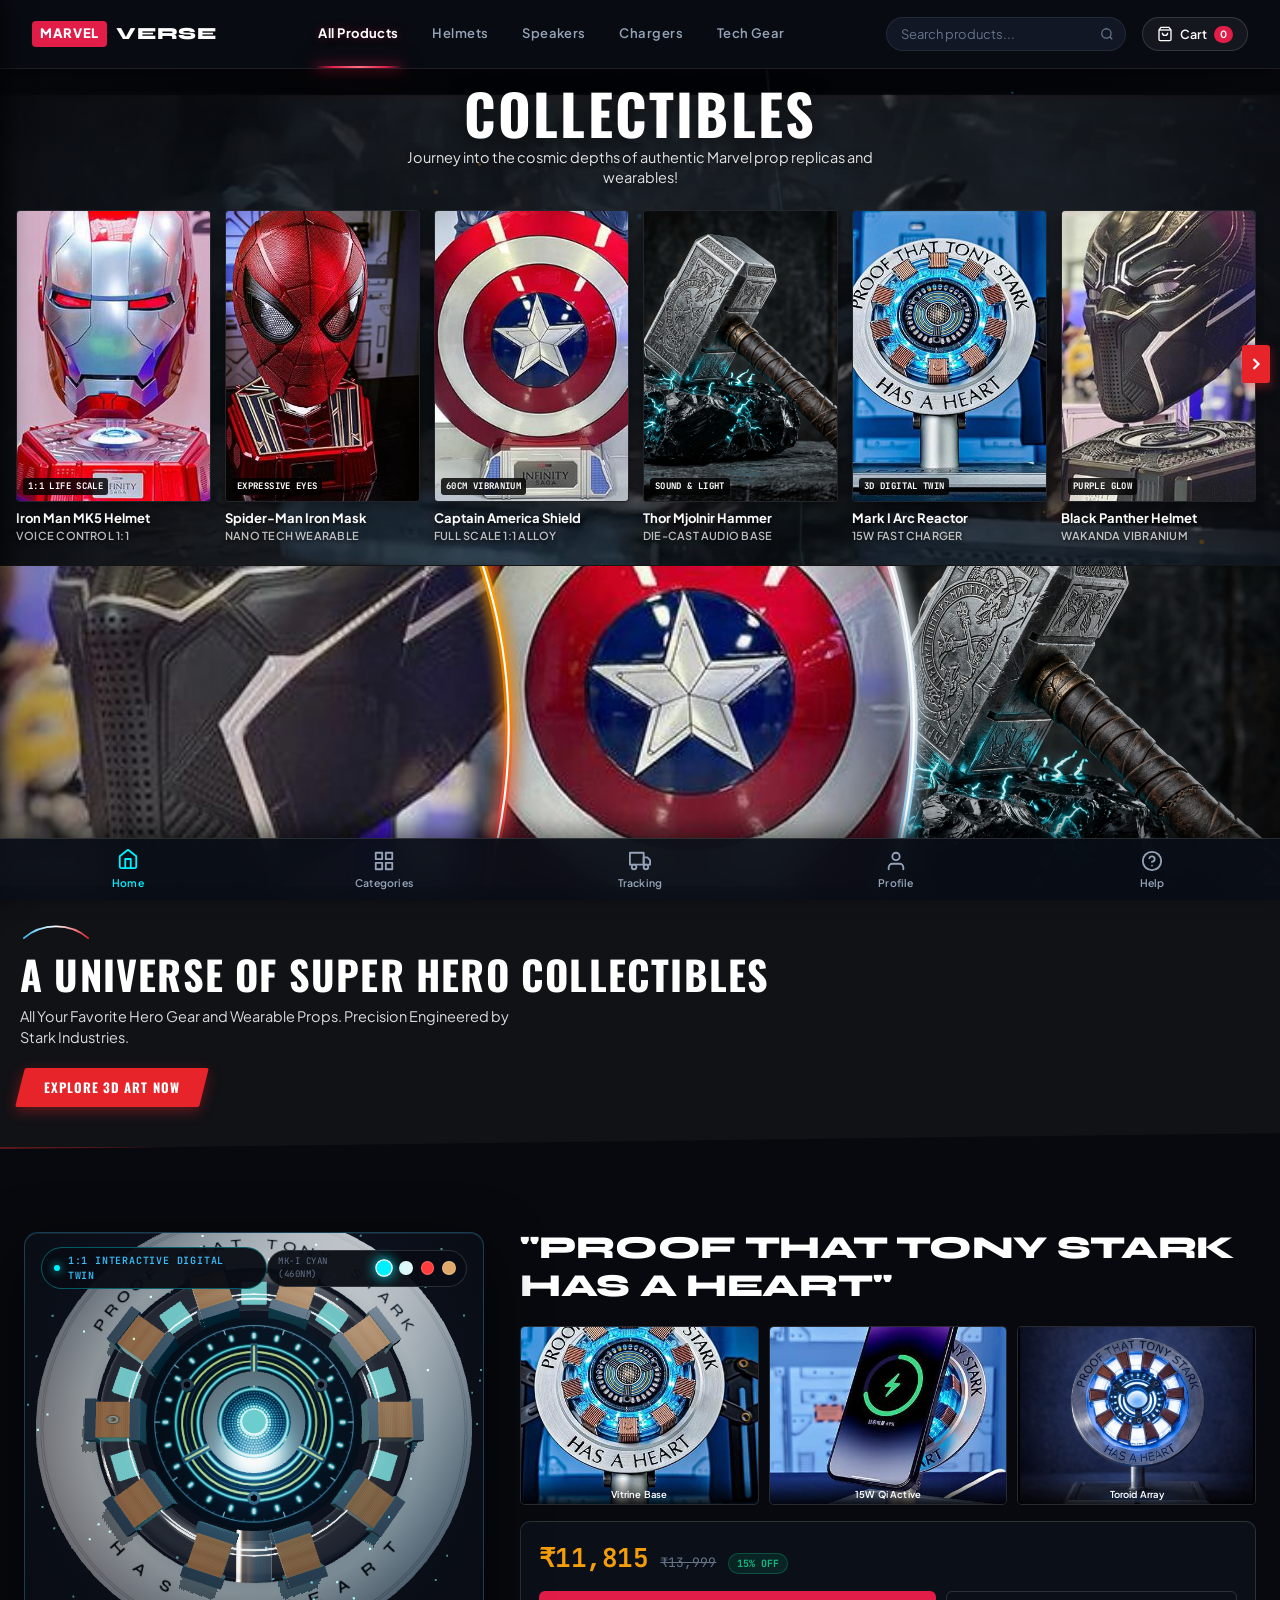
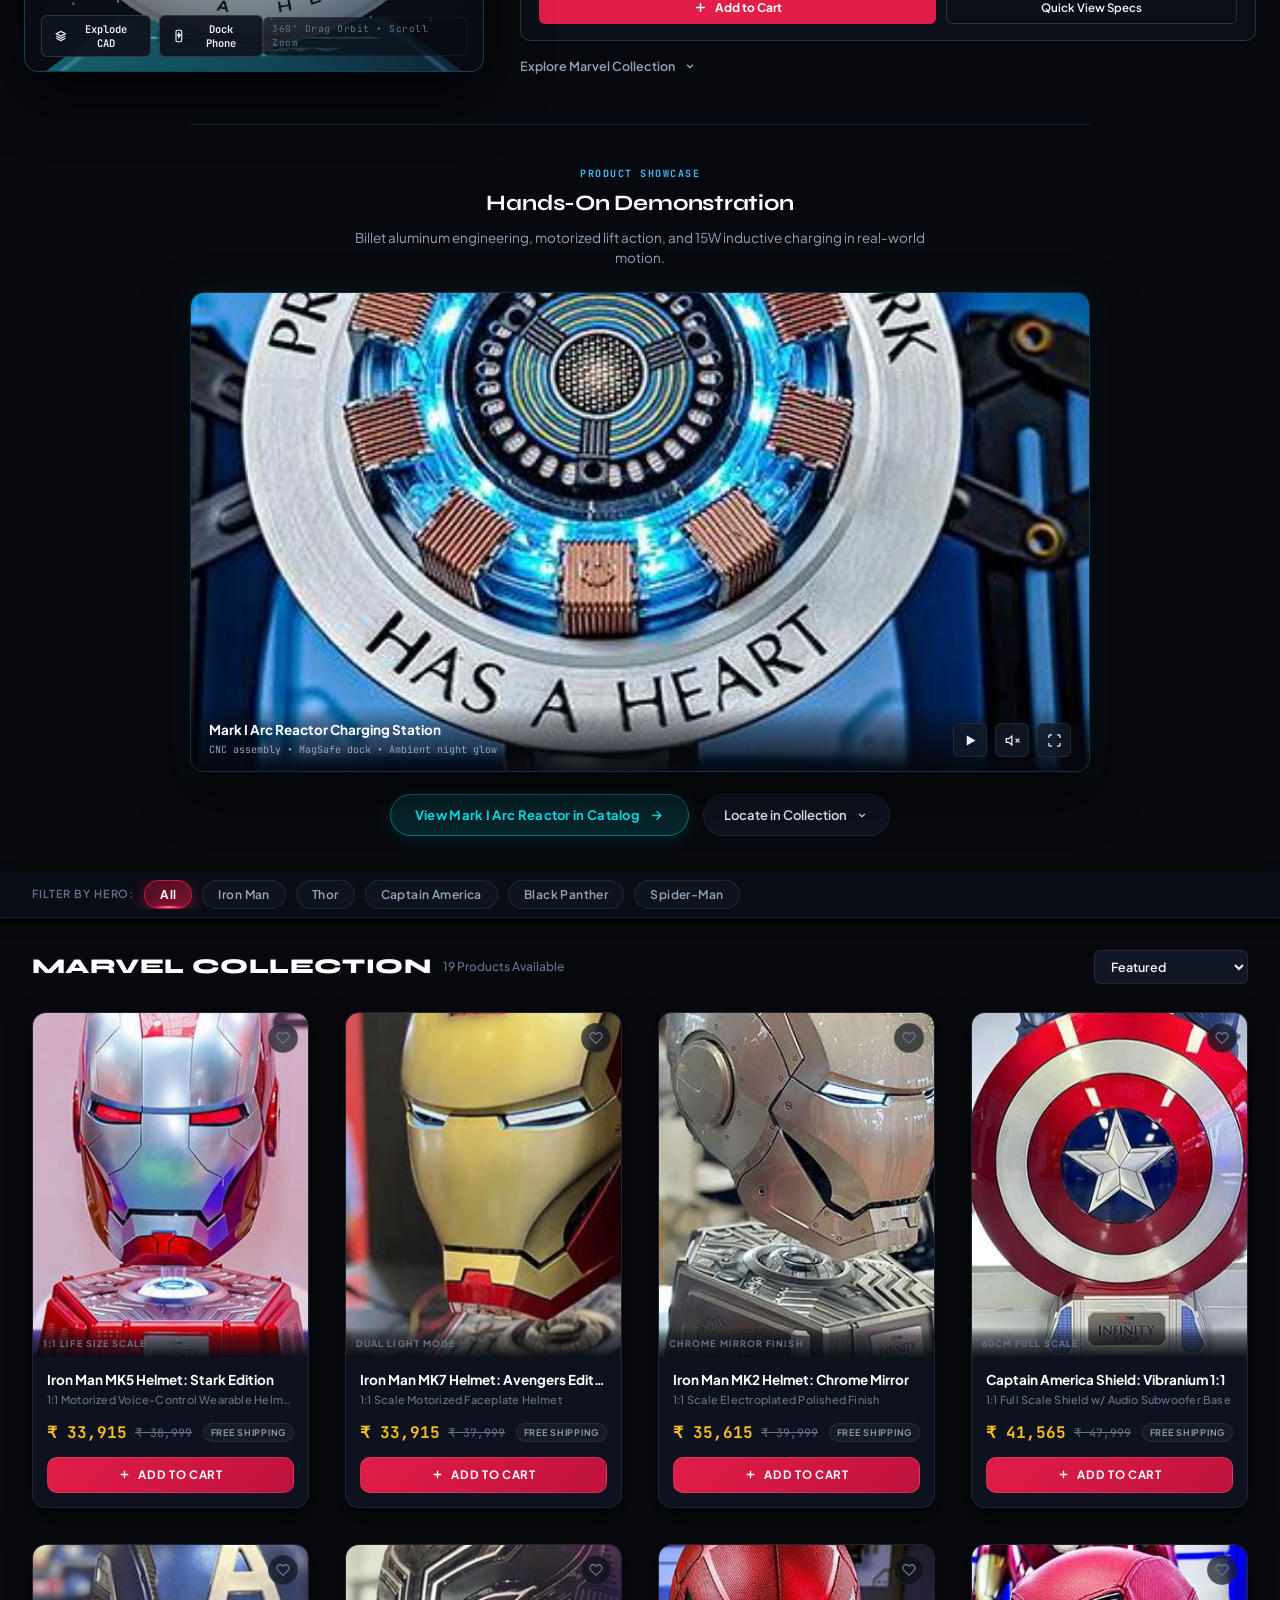
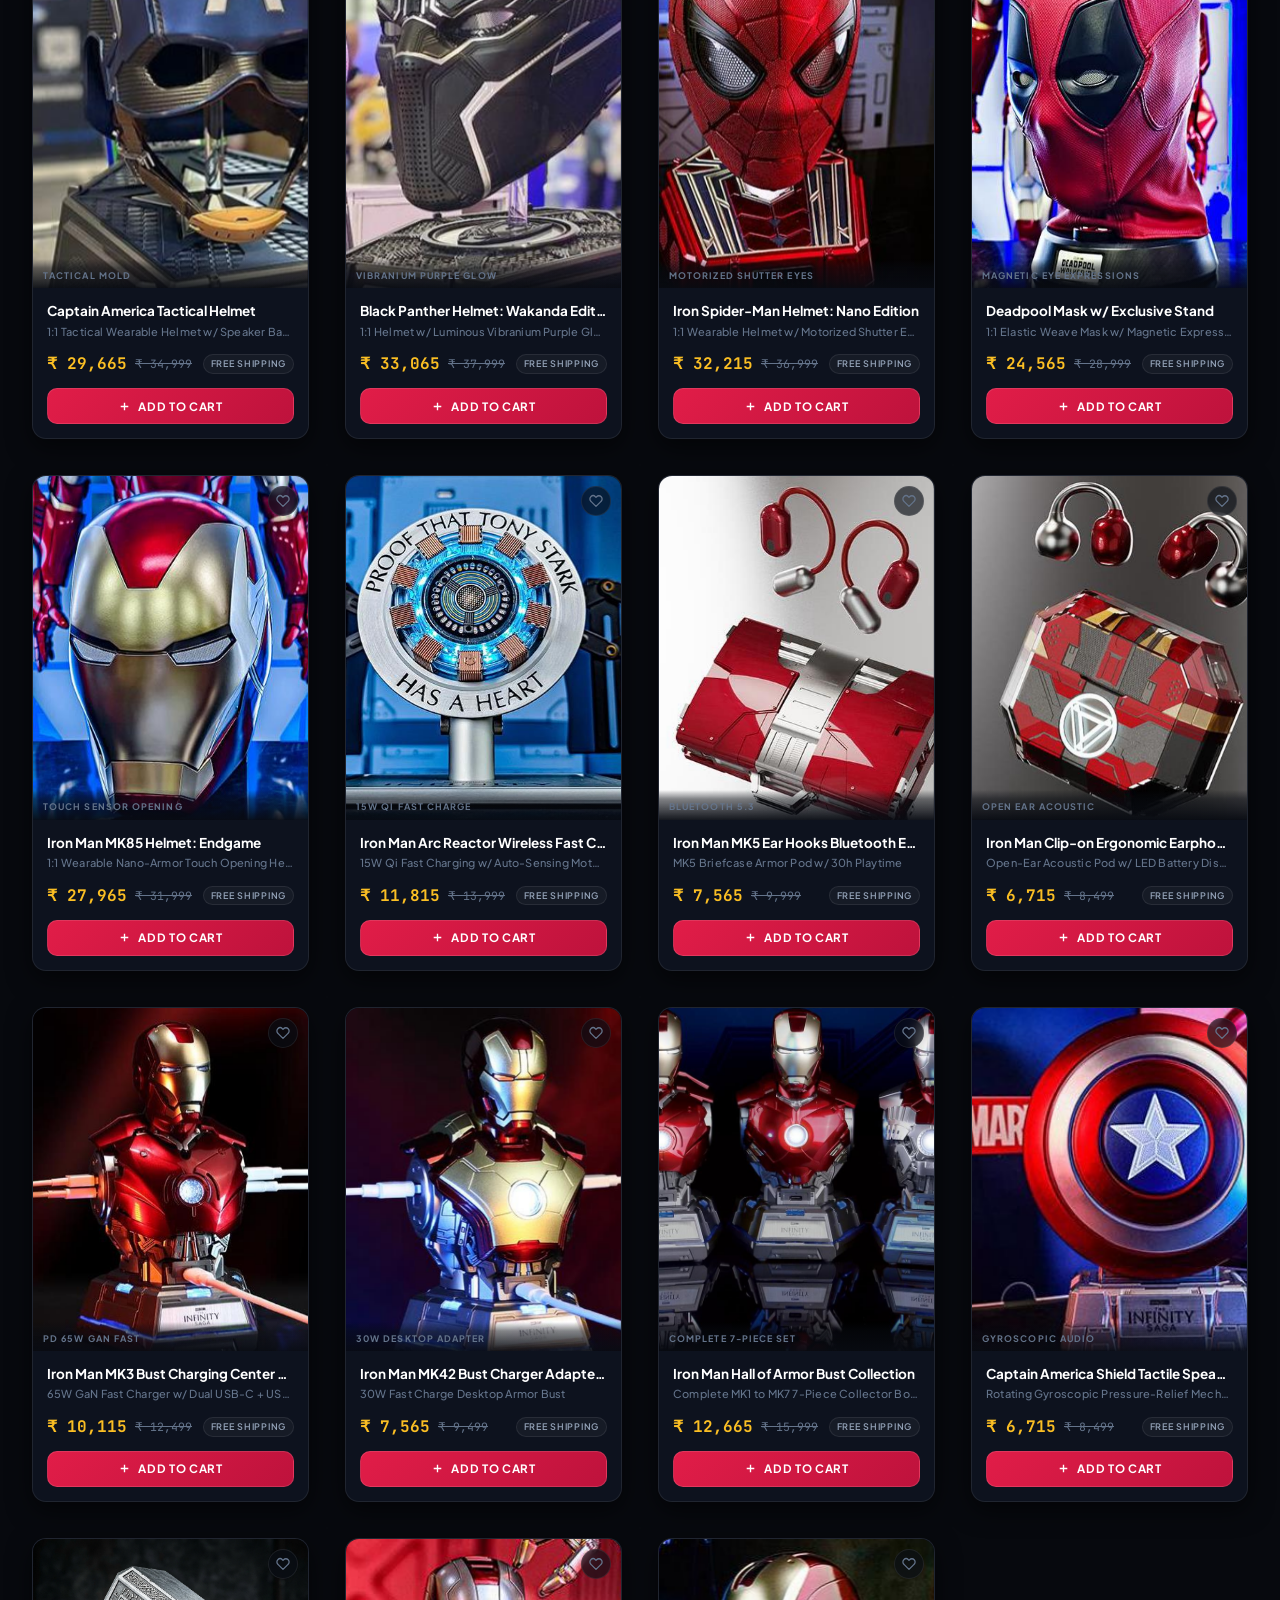
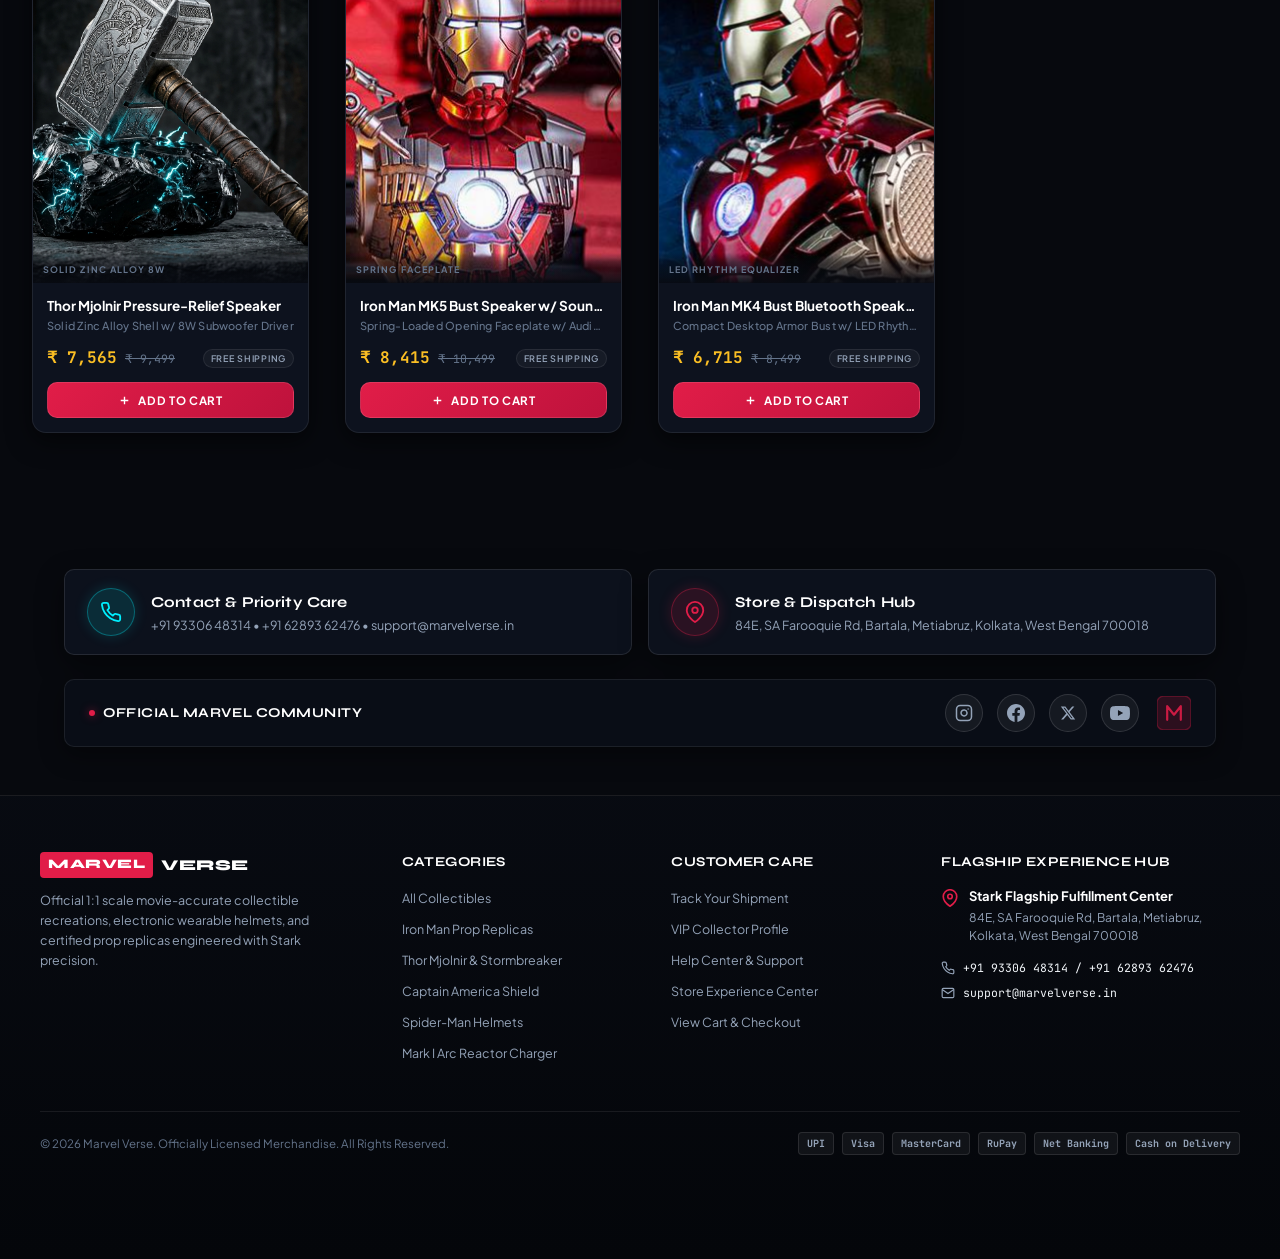
==== commit 00f95026: "Update branding to Marvel Verse, add support email, optimize search bar for desktop/mobile, and enha" ====
--- a/index.html
+++ b/index.html
@@ -3,8 +3,8 @@
 <head>
   <meta charset="UTF-8" />
   <meta name="viewport" content="width=device-width, initial-scale=1.0, maximum-scale=1.0, user-scalable=no, viewport-fit=cover" />
-  <title>Marvel Studios Collectibles &mdash; Official 1:1 Life-Size Helmets & Tech</title>
-  <meta name="description" content="Official Marvel Cinematic 1:1 life-size wearable helmets, Captain America shields, Thor Mjolnir speakers, and Arc Reactor wireless chargers." />
+  <title>Marvel Verse &mdash; Official 1:1 Life-Size Helmets & Tech</title>
+  <meta name="description" content="Official Marvel Verse 1:1 life-size wearable helmets, Captain America shields, Thor Mjolnir speakers, and Arc Reactor wireless chargers." />
 
   <!-- Favicon -->
   <link rel="icon" type="image/svg+xml" href="data:image/svg+xml,<svg xmlns='http://www.w3.org/2000/svg' viewBox='0 0 24 24' fill='%23e11b23'><rect width='24' height='24' rx='4' fill='%23e11b23'/><text x='12' y='16' font-size='12' font-weight='bold' fill='white' text-anchor='middle' font-family='sans-serif'>M</text></svg>" />
@@ -182,10 +182,9 @@
   position: sticky;
   top: 0;
   z-index: 100;
-  background: rgba(8, 11, 18, 0.95);
-  backdrop-filter: blur(8px);
-  -webkit-backdrop-filter: blur(8px);
+  background: #080b12;
   border-bottom: 1px solid var(--border-subtle);
+  box-shadow: 0 4px 16px rgba(0, 0, 0, 0.4);
 }
 
 .header-container {
@@ -224,14 +223,7 @@
   text-transform: uppercase;
 }
 .brand-sub {
-  color: var(--text-muted);
-  font-size: 10px;
-  font-weight: 600;
-  letter-spacing: 0.14em;
-  text-transform: uppercase;
-  margin-left: 6px;
-  border-left: 1px solid var(--border-light);
-  padding-left: 8px;
+  display: none !important;
 }
 
 /* Navigation Tabs (Impressive Stark HUD Laser Animations) */
@@ -323,15 +315,17 @@
 
 .search-box {
   position: relative;
-  width: 220px;
+  width: 240px;
+  display: flex;
+  align-items: center;
 }
 .search-input {
   width: 100%;
   background: var(--bg-input);
   border: 1px solid var(--border-subtle);
-  padding: 7px 32px 7px 14px;
+  padding: 8px 36px 8px 14px;
   border-radius: var(--radius-pill);
-  font-size: 12.5px;
+  font-size: 13px;
   font-family: inherit;
   color: var(--text-pure);
   outline: none;
@@ -339,18 +333,124 @@
 }
 .search-input:focus {
   border-color: var(--accent-blue);
-  background: rgba(28, 38, 58, 0.85);
+  background: rgba(28, 38, 58, 0.95);
+  box-shadow: 0 0 0 3px rgba(56, 189, 248, 0.15);
 }
 .search-input::placeholder {
   color: var(--text-dim);
 }
 .search-icon {
   position: absolute;
-  right: 11px;
+  right: 12px;
   top: 50%;
   transform: translateY(-50%);
   color: var(--text-dim);
   pointer-events: none;
+}
+.search-clear-btn {
+  position: absolute;
+  right: 28px;
+  top: 50%;
+  transform: translateY(-50%);
+  background: none;
+  border: none;
+  color: var(--text-muted);
+  font-size: 16px;
+  cursor: pointer;
+  padding: 0 4px;
+  display: none;
+  line-height: 1;
+}
+.search-clear-btn:hover {
+  color: var(--text-pure);
+}
+
+/* Mobile Expandable Search Bar */
+.mobile-search-bar {
+  display: none;
+  background: #090d16;
+  border-bottom: 1px solid var(--border-subtle);
+  padding: 10px 16px;
+  position: sticky;
+  top: 68px;
+  z-index: 99;
+  box-shadow: 0 8px 24px rgba(0, 0, 0, 0.6);
+}
+.mobile-search-bar.active {
+  display: block;
+}
+.mobile-search-inner {
+  display: flex;
+  align-items: center;
+  gap: 10px;
+  background: var(--bg-input);
+  border: 1px solid var(--border-light);
+  border-radius: var(--radius-pill);
+  padding: 6px 14px;
+}
+.mobile-search-inner:focus-within {
+  border-color: var(--accent-blue);
+  box-shadow: 0 0 0 2px rgba(56, 189, 248, 0.2);
+}
+.mobile-search-input {
+  flex: 1;
+  background: transparent;
+  border: none;
+  color: var(--text-pure);
+  font-size: 14px;
+  outline: none;
+  font-family: inherit;
+}
+.mobile-search-clear {
+  background: none;
+  border: none;
+  color: var(--text-dim);
+  font-size: 18px;
+  cursor: pointer;
+  padding: 0 4px;
+  display: none;
+  line-height: 1;
+}
+.mobile-search-clear:hover {
+  color: #fff;
+}
+.mobile-search-close {
+  background: none;
+  border: none;
+  color: var(--accent-blue);
+  font-size: 13px;
+  font-weight: 600;
+  cursor: pointer;
+  padding: 0 2px;
+}
+
+/* Active Search Filter Banner */
+.search-filter-banner {
+  display: flex;
+  align-items: center;
+  justify-content: space-between;
+  background: rgba(56, 189, 248, 0.08);
+  border: 1px solid rgba(56, 189, 248, 0.25);
+  border-radius: 8px;
+  padding: 10px 16px;
+  margin-bottom: 1.5rem;
+  color: var(--text-main);
+  font-size: 13.5px;
+}
+.btn-clear-search-pill {
+  background: rgba(255, 255, 255, 0.08);
+  border: 1px solid var(--border-light);
+  color: var(--text-pure);
+  padding: 4px 10px;
+  border-radius: 4px;
+  font-size: 12px;
+  cursor: pointer;
+  font-weight: 600;
+  transition: var(--transition);
+}
+.btn-clear-search-pill:hover {
+  background: var(--accent-red);
+  border-color: var(--accent-red);
 }
 
 /* Cart Button */
@@ -397,9 +497,7 @@
    HERO FILTER BAR (Zero Emojis, Minimalist Luxury Pills)
    ========================================================================== */
 .hero-filter-bar {
-  background: rgba(12, 16, 26, 0.85);
-  backdrop-filter: blur(16px);
-  -webkit-backdrop-filter: blur(16px);
+  background: #090d16;
   border-bottom: 1px solid var(--border-subtle);
   padding: 8px 0;
   position: sticky;
@@ -408,6 +506,7 @@
   width: 100%;
   max-width: 100%;
   overflow: hidden;
+  box-shadow: 0 4px 16px rgba(0, 0, 0, 0.45);
 }
 
 .hero-filter-container {
@@ -3199,10 +3298,18 @@
     position: absolute;
     left: 50%;
     transform: translateX(-50%);
-  }
-
-  .brand-sub, .brand-title {
-    display: none;
+    display: flex;
+    align-items: center;
+    gap: 7px;
+  }
+
+  .brand-sub {
+    display: none !important;
+  }
+
+  .brand-title {
+    display: inline-block;
+    font-size: 15px;
   }
 
   .nav-tabs {
@@ -3577,10 +3684,9 @@
       </button>
 
       <!-- Brand Logo (Centered Red Box on Mobile) -->
-      <a href="#" class="brand-logo marvel-official-brand" aria-label="Marvel Store Home">
+      <a href="#" class="brand-logo marvel-official-brand" aria-label="Marvel Verse Home">
         <span class="brand-badge marvel-red-box">MARVEL</span>
-        <span class="brand-title">STUDIOS</span>
-        <span class="brand-sub">COLLECTIBLES</span>
+        <span class="brand-title">VERSE</span>
       </a>
 
       <!-- Category Navigation Links (Zero Emojis) -->
@@ -3596,7 +3702,8 @@
       <div class="header-right">
         <!-- Search Input (Desktop) -->
         <div class="search-box">
-          <input type="text" id="globalSearch" class="search-input" placeholder="Search products..." autocomplete="off" />
+          <input type="text" id="globalSearch" class="search-input" placeholder="Search products..." autocomplete="off" oninput="handleSearchInput(this.value, 'desktop')" />
+          <button class="search-clear-btn" id="desktopSearchClear" aria-label="Clear search" onclick="clearSearch()">&times;</button>
           <svg class="search-icon" width="14" height="14" viewBox="0 0 24 24" fill="none" stroke="currentColor" stroke-width="2.2">
             <circle cx="11" cy="11" r="8"></circle>
             <line x1="21" y1="21" x2="16.65" y2="16.65"></line>
@@ -3604,7 +3711,7 @@
         </div>
 
         <!-- Mobile Search Button (Image 2 style) -->
-        <button class="btn-search-mobile" aria-label="Search Products" onclick="document.getElementById('marvelCollectionSection').scrollIntoView({behavior:'smooth'}); setTimeout(function(){ var s = document.getElementById('globalSearch'); if(s) s.focus(); }, 400);">
+        <button class="btn-search-mobile" aria-label="Search Products" onclick="toggleMobileSearch()">
           <svg width="20" height="20" viewBox="0 0 24 24" fill="none" stroke="currentColor" stroke-width="2.2">
             <circle cx="11" cy="11" r="8"></circle>
             <line x1="21" y1="21" x2="16.65" y2="16.65"></line>
@@ -3625,12 +3732,27 @@
     </div>
   </header>
 
+  <!-- Expandable Mobile Search Bar -->
+  <div class="mobile-search-bar" id="mobileSearchBar">
+    <div class="mobile-search-inner">
+      <svg width="16" height="16" viewBox="0 0 24 24" fill="none" stroke="var(--text-dim)" stroke-width="2.2">
+        <circle cx="11" cy="11" r="8"></circle>
+        <line x1="21" y1="21" x2="16.65" y2="16.65"></line>
+      </svg>
+      <input type="text" id="mobileGlobalSearch" class="mobile-search-input" placeholder="Search helmets, speakers, tech..." autocomplete="off" oninput="handleSearchInput(this.value, 'mobile')" />
+      <button class="mobile-search-clear" id="mobileSearchClear" aria-label="Clear search" onclick="clearSearch()">&times;</button>
+      <button class="mobile-search-close" onclick="toggleMobileSearch(false)" aria-label="Close search">Cancel</button>
+    </div>
+  </div>
 
   <!-- Slide-out Mobile Navigation Drawer & Backdrop -->
   <div class="marvel-drawer-backdrop" id="marvelDrawerBackdrop" onclick="toggleNavMenu()"></div>
   <aside class="marvel-nav-drawer" id="marvelNavDrawer">
     <div class="marvel-drawer-header">
-      <span class="brand-badge marvel-red-box">MARVEL</span>
+      <div style="display:flex; align-items:center; gap:8px;">
+        <span class="brand-badge marvel-red-box">MARVEL</span>
+        <span class="brand-title" style="color:#fff; font-weight:800; font-family:var(--font-display); font-size:18px; letter-spacing:0.05em;">VERSE</span>
+      </div>
       <button class="marvel-drawer-close" onclick="toggleNavMenu()" aria-label="Close menu">
         <svg width="20" height="20" viewBox="0 0 24 24" fill="none" stroke="currentColor" stroke-width="2.2">
           <line x1="18" y1="6" x2="6" y2="18"></line>
@@ -4095,6 +4217,9 @@
       </div>
     </div>
 
+    <!-- Active Search Filter Notification Bar -->
+    <div id="searchFilterNotification" class="search-filter-banner" style="display:none;"></div>
+
     <!-- Product Grid (Stable text & button, micro-tilt on image only) -->
     <div class="products-grid" id="productsGrid"></div>
   </main>
@@ -4111,7 +4236,7 @@
         </div>
         <div class="store-contact-content">
           <span class="store-contact-title">Contact &amp; Priority Care</span>
-          <span class="store-contact-sub">+91 93306 48314 &bull; +91 62893 62476</span>
+          <span class="store-contact-sub">+91 93306 48314 &bull; +91 62893 62476 &bull; support@marvelverse.in</span>
         </div>
       </div>
 
@@ -4161,7 +4286,7 @@
             <path d="M23.498 6.186a3.016 3.016 0 0 0-2.122-2.136C19.505 3.545 12 3.545 12 3.545s-7.505 0-9.377.505A3.017 3.017 0 0 0 .502 6.186C0 8.07 0 12 0 12s0 3.93.502 5.814a3.016 3.016 0 0 0 2.122 2.136c1.871.505 9.376.505 9.376.505s7.505 0 9.377-.505a3.015 3.015 0 0 0 2.122-2.136C24 15.93 24 12 24 12s0-3.93-.502-5.814zM9.545 15.568V8.432L15.818 12l-6.273 3.568z"/>
           </svg>
         </a>
-        <div class="social-brand-monogram" title="Marvel Studios Official Collectibles">
+        <div class="social-brand-monogram" title="Marvel Verse Official Store">
           <svg width="34" height="34" viewBox="0 0 40 40" fill="none">
             <rect width="40" height="40" rx="8" fill="rgba(225,29,72,0.18)" stroke="rgba(225,29,72,0.4)" stroke-width="1.5"/>
             <path d="M12 28V12L20 22L28 12V28" stroke="#e11d48" stroke-width="2.6" stroke-linecap="round" stroke-linejoin="round"/>
@@ -4179,7 +4304,7 @@
         <div class="footer-col brand-col">
           <div class="footer-logo">
             <span class="footer-logo-badge">MARVEL</span>
-            <span class="footer-logo-title">COLLECTION</span>
+            <span class="footer-logo-title">VERSE</span>
           </div>
           <p class="footer-desc">
             Official 1:1 scale movie-accurate collectible recreations, electronic wearable helmets, and certified prop replicas engineered with Stark precision.
@@ -4229,7 +4354,7 @@
           </div>
           <div class="footer-contact-item">
             <svg width="14" height="14" viewBox="0 0 24 24" fill="none" stroke="currentColor" stroke-width="2"><path d="M4 4h16c1.1 0 2 .9 2 2v12c0 1.1-.9 2-2 2H4c-1.1 0-2-.9-2-2V6c0-1.1.9-2 2-2z"/><polyline points="22,6 12,13 2,6"/></svg>
-            <a href="mailto:concierge@marvelmerchandise.in">concierge@marvelmerchandise.in</a>
+            <a href="mailto:support@marvelverse.in">support@marvelverse.in</a>
           </div>
         </div>
       </div>
@@ -4237,7 +4362,7 @@
       <!-- Bottom Copyright & Payments Bar -->
       <div class="footer-bottom-bar">
         <div class="footer-copy">
-          &copy; 2026 Marvel Studios Collectibles. Officially Licensed Merchandise. All Rights Reserved.
+          &copy; 2026 Marvel Verse. Officially Licensed Merchandise. All Rights Reserved.
         </div>
         <div class="footer-payment-methods">
           <span class="pay-pill">UPI</span>
@@ -4509,10 +4634,10 @@
           <span class="help-btn-title">WhatsApp</span>
           <span class="help-btn-sub">Instant Chat</span>
         </a>
-        <a href="mailto:concierge@marvelmerchandise.in" class="help-btn">
+        <a href="mailto:support@marvelverse.in" class="help-btn">
           <svg width="20" height="20" viewBox="0 0 24 24" fill="none" stroke="currentColor" stroke-width="2"><path d="M4 4h16c1.1 0 2 .9 2 2v12c0 1.1-.9 2-2 2H4c-1.1 0-2-.9-2-2V6c0-1.1.9-2 2-2z"/><polyline points="22,6 12,13 2,6"/></svg>
           <span class="help-btn-title">Email Us</span>
-          <span class="help-btn-sub">Priority Inbox</span>
+          <span class="help-btn-sub">support@marvelverse.in</span>
         </a>
       </div>
 
@@ -4532,7 +4657,7 @@
           </div>
           <div>
             <strong style="color:#ffffff;">Q: Are these official Marvel licensed items?</strong>
-            <p style="color:var(--text-muted); margin-top:2px;">Yes, 100% authentic Marvel Studios licensed collectibles with holographic seal.</p>
+            <p style="color:var(--text-muted); margin-top:2px;">Yes, 100% authentic Marvel Verse officially licensed merchandise with verification seal.</p>
           </div>
         </div>
       </div>
@@ -5138,33 +5263,77 @@
   }
 }
 
-// 2. RENDER CATALOG (Text and Buttons are 100% STABLE; Image micro-tilts)
+function escapeHtml(str) {
+  if (!str) return '';
+  return String(str).replace(/&/g, "&amp;").replace(/</g, "&lt;").replace(/>/g, "&gt;").replace(/"/g, "&quot;");
+}
+
+// 2. RENDER CATALOG (Stable e-commerce UI with instant omni-search)
 function renderCatalog() {
   const grid = document.getElementById("productsGrid");
   const countEl = document.getElementById("catalogCount");
+  const searchNotice = document.getElementById("searchFilterNotification");
   if (!grid) return;
 
-  let list = productsList.filter(p => {
-    const matchCat = (currentCategory === "all" || p.category === currentCategory);
-    const matchHero = (currentHero === "all" || p.hero === currentHero);
-    const matchSearch = !searchFilter || 
-      p.name.toLowerCase().includes(searchFilter.toLowerCase()) || 
-      p.subtitle.toLowerCase().includes(searchFilter.toLowerCase());
-
-    return matchCat && matchHero && matchSearch;
-  });
+  const query = (searchFilter || "").toLowerCase().trim();
+
+  let list;
+  if (!query) {
+    list = productsList.filter(p => {
+      const matchCat = (currentCategory === "all" || p.category === currentCategory);
+      const matchHero = (currentHero === "all" || p.hero === currentHero);
+      return matchCat && matchHero;
+    });
+    if (searchNotice) searchNotice.style.display = "none";
+  } else {
+    // Search across name, subtitle, category, hero, banner, variations
+    const matchesAll = productsList.filter(p => {
+      const nameMatch = p.name && p.name.toLowerCase().includes(query);
+      const subMatch = p.subtitle && p.subtitle.toLowerCase().includes(query);
+      const catMatch = p.category && p.category.toLowerCase().includes(query);
+      const heroMatch = p.hero && p.hero.toLowerCase().includes(query);
+      const bannerMatch = p.banner && p.banner.toLowerCase().includes(query);
+      const varMatch = p.variations && p.variations.some(v => v.name && v.name.toLowerCase().includes(query));
+      return nameMatch || subMatch || catMatch || heroMatch || bannerMatch || varMatch;
+    });
+
+    const matchesInCurrent = matchesAll.filter(p => {
+      const matchCat = (currentCategory === "all" || p.category === currentCategory);
+      const matchHero = (currentHero === "all" || p.hero === currentHero);
+      return matchCat && matchHero;
+    });
+
+    // If matches exist in current category filter, show those; otherwise show all matching items
+    if (matchesInCurrent.length > 0) {
+      list = matchesInCurrent;
+    } else {
+      list = matchesAll;
+    }
+
+    if (searchNotice) {
+      searchNotice.style.display = "flex";
+      searchNotice.innerHTML = `
+        <div style="display:flex; align-items:center; gap:8px;">
+          <svg width="15" height="15" viewBox="0 0 24 24" fill="none" stroke="currentColor" stroke-width="2"><circle cx="11" cy="11" r="8"></circle><line x1="21" y1="21" x2="16.65" y2="16.65"></line></svg>
+          <span>Search results for <strong>"${escapeHtml(searchFilter)}"</strong> (${list.length} item${list.length === 1 ? '' : 's'} found)</span>
+        </div>
+        <button class="btn-clear-search-pill" onclick="clearSearch()">Clear Search</button>
+      `;
+    }
+  }
 
   if (sortMode === "price-asc") list.sort((a,b) => a.price - b.price);
   if (sortMode === "price-desc") list.sort((a,b) => b.price - a.price);
   if (sortMode === "name") list.sort((a,b) => a.name.localeCompare(b.name));
 
-  countEl.textContent = `${list.length} Products Available`;
+  countEl.textContent = `${list.length} Product${list.length === 1 ? '' : 's'} Available`;
 
   if (list.length === 0) {
     grid.innerHTML = `
       <div style="grid-column: 1 / -1; text-align: center; padding: 4rem 1rem; color:var(--text-muted);">
-        <h3 style="font-size: 16px; font-weight: 700; color:var(--text-pure); margin-bottom: 6px;">No products found</h3>
-        <p style="font-size: 13px;">Try switching your filter or adjusting your search term.</p>
+        <h3 style="font-size: 16px; font-weight: 700; color:var(--text-pure); margin-bottom: 6px;">No products found for "${escapeHtml(searchFilter)}"</h3>
+        <p style="font-size: 13px; margin-bottom: 14px;">Try checking your spelling or searching by category, helmet, speaker, or hero.</p>
+        <button class="btn-clear-search-pill" onclick="clearSearch()" style="padding:6px 16px; font-size:13px; display:inline-block;">View All Products</button>
       </div>
     `;
     return;
@@ -5817,6 +5986,98 @@
   }
 });
 
+// Global Search Handlers (Desktop & Mobile Unified)
+window.handleSearchInput = function(value, source) {
+  searchFilter = (value || "").trim();
+  const desktopInput = document.getElementById("globalSearch");
+  const mobileInput = document.getElementById("mobileGlobalSearch");
+  const desktopClear = document.getElementById("desktopSearchClear");
+  const mobileClear = document.getElementById("mobileSearchClear");
+
+  if (desktopInput && source !== 'desktop') desktopInput.value = value;
+  if (mobileInput && source !== 'mobile') mobileInput.value = value;
+
+  if (desktopClear) desktopClear.style.display = searchFilter ? 'inline-block' : 'none';
+  if (mobileClear) mobileClear.style.display = searchFilter ? 'inline-block' : 'none';
+
+  renderCatalog();
+
+  // If user types a search query and is scrolled up, smoothly scroll them to the catalog
+  if (searchFilter.length > 0) {
+    const coll = document.getElementById("marvelCollectionSection") || document.getElementById("productsGrid");
+    if (coll) {
+      const rect = coll.getBoundingClientRect();
+      if (rect.top > 200 || rect.top < -3000) {
+        coll.scrollIntoView({ behavior: 'smooth', block: 'start' });
+      }
+    }
+  }
+};
+
+window.clearSearch = function() {
+  searchFilter = "";
+  const desktopInput = document.getElementById("globalSearch");
+  const mobileInput = document.getElementById("mobileGlobalSearch");
+  const desktopClear = document.getElementById("desktopSearchClear");
+  const mobileClear = document.getElementById("mobileSearchClear");
+  if (desktopInput) desktopInput.value = "";
+  if (mobileInput) mobileInput.value = "";
+  if (desktopClear) desktopClear.style.display = 'none';
+  if (mobileClear) mobileClear.style.display = 'none';
+  renderCatalog();
+};
+
+window.toggleMobileSearch = function(forceState) {
+  const bar = document.getElementById("mobileSearchBar");
+  if (!bar) return;
+  const shouldOpen = (typeof forceState === "boolean") ? forceState : !bar.classList.contains("active");
+  if (shouldOpen) {
+    bar.classList.add("active");
+    const inp = document.getElementById("mobileGlobalSearch");
+    if (inp) {
+      setTimeout(() => inp.focus(), 100);
+    }
+    const coll = document.getElementById("marvelCollectionSection") || document.getElementById("productsGrid");
+    if (coll) coll.scrollIntoView({ behavior: 'smooth', block: 'start' });
+  } else {
+    bar.classList.remove("active");
+  }
+};
+
+// High-FPS Performance Optimization:
+// Automatically pause 720p background video and 2D particle canvas loop when user scrolls down to browse catalog
+function setupPerformanceObserver() {
+  const heroWrap = document.querySelector(".marvel-official-hero-wrap");
+  const video = document.getElementById("bgBattleVideo");
+  if (!heroWrap || !video) return;
+
+  if ("IntersectionObserver" in window) {
+    const observer = new IntersectionObserver((entries) => {
+      entries.forEach((entry) => {
+        if (entry.isIntersecting) {
+          // Hero is in viewport: resume video and canvas
+          if (video.paused) {
+            video.play().catch(() => {});
+          }
+          if (window.cinematicFrameEngine && typeof window.cinematicFrameEngine.resume === "function") {
+            window.cinematicFrameEngine.resume();
+          }
+        } else {
+          // Hero is offscreen: pause video & particle loop to save 80%+ GPU/CPU
+          if (!video.paused) {
+            video.pause();
+          }
+          if (window.cinematicFrameEngine && typeof window.cinematicFrameEngine.pause === "function") {
+            window.cinematicFrameEngine.pause();
+          }
+        }
+      });
+    }, { threshold: 0.05 });
+
+    observer.observe(heroWrap);
+  }
+}
+
 // Boot application
 document.addEventListener("DOMContentLoaded", () => {
   // Immediately render full official catalog (0ms delay)
@@ -5830,10 +6091,29 @@
     window.ArcReactor3D.init("arc3dCanvasContainer");
   }
 
-  document.getElementById("globalSearch")?.addEventListener("input", e => {
-    searchFilter = e.target.value.trim();
-    renderCatalog();
-  });
+  // Setup High-FPS hero video/canvas observer
+  setupPerformanceObserver();
+
+  // Wire up desktop and mobile search
+  const desktopSearch = document.getElementById("globalSearch");
+  if (desktopSearch) {
+    desktopSearch.addEventListener("input", e => handleSearchInput(e.target.value, "desktop"));
+    desktopSearch.addEventListener("keydown", e => {
+      if (e.key === "Enter") {
+        document.getElementById("marvelCollectionSection")?.scrollIntoView({ behavior: "smooth", block: "start" });
+      }
+    });
+  }
+
+  const mobileSearch = document.getElementById("mobileGlobalSearch");
+  if (mobileSearch) {
+    mobileSearch.addEventListener("input", e => handleSearchInput(e.target.value, "mobile"));
+    mobileSearch.addEventListener("keydown", e => {
+      if (e.key === "Enter") {
+        document.getElementById("marvelCollectionSection")?.scrollIntoView({ behavior: "smooth", block: "start" });
+      }
+    });
+  }
 
   document.getElementById("sortSelect")?.addEventListener("change", e => {
     sortMode = e.target.value;
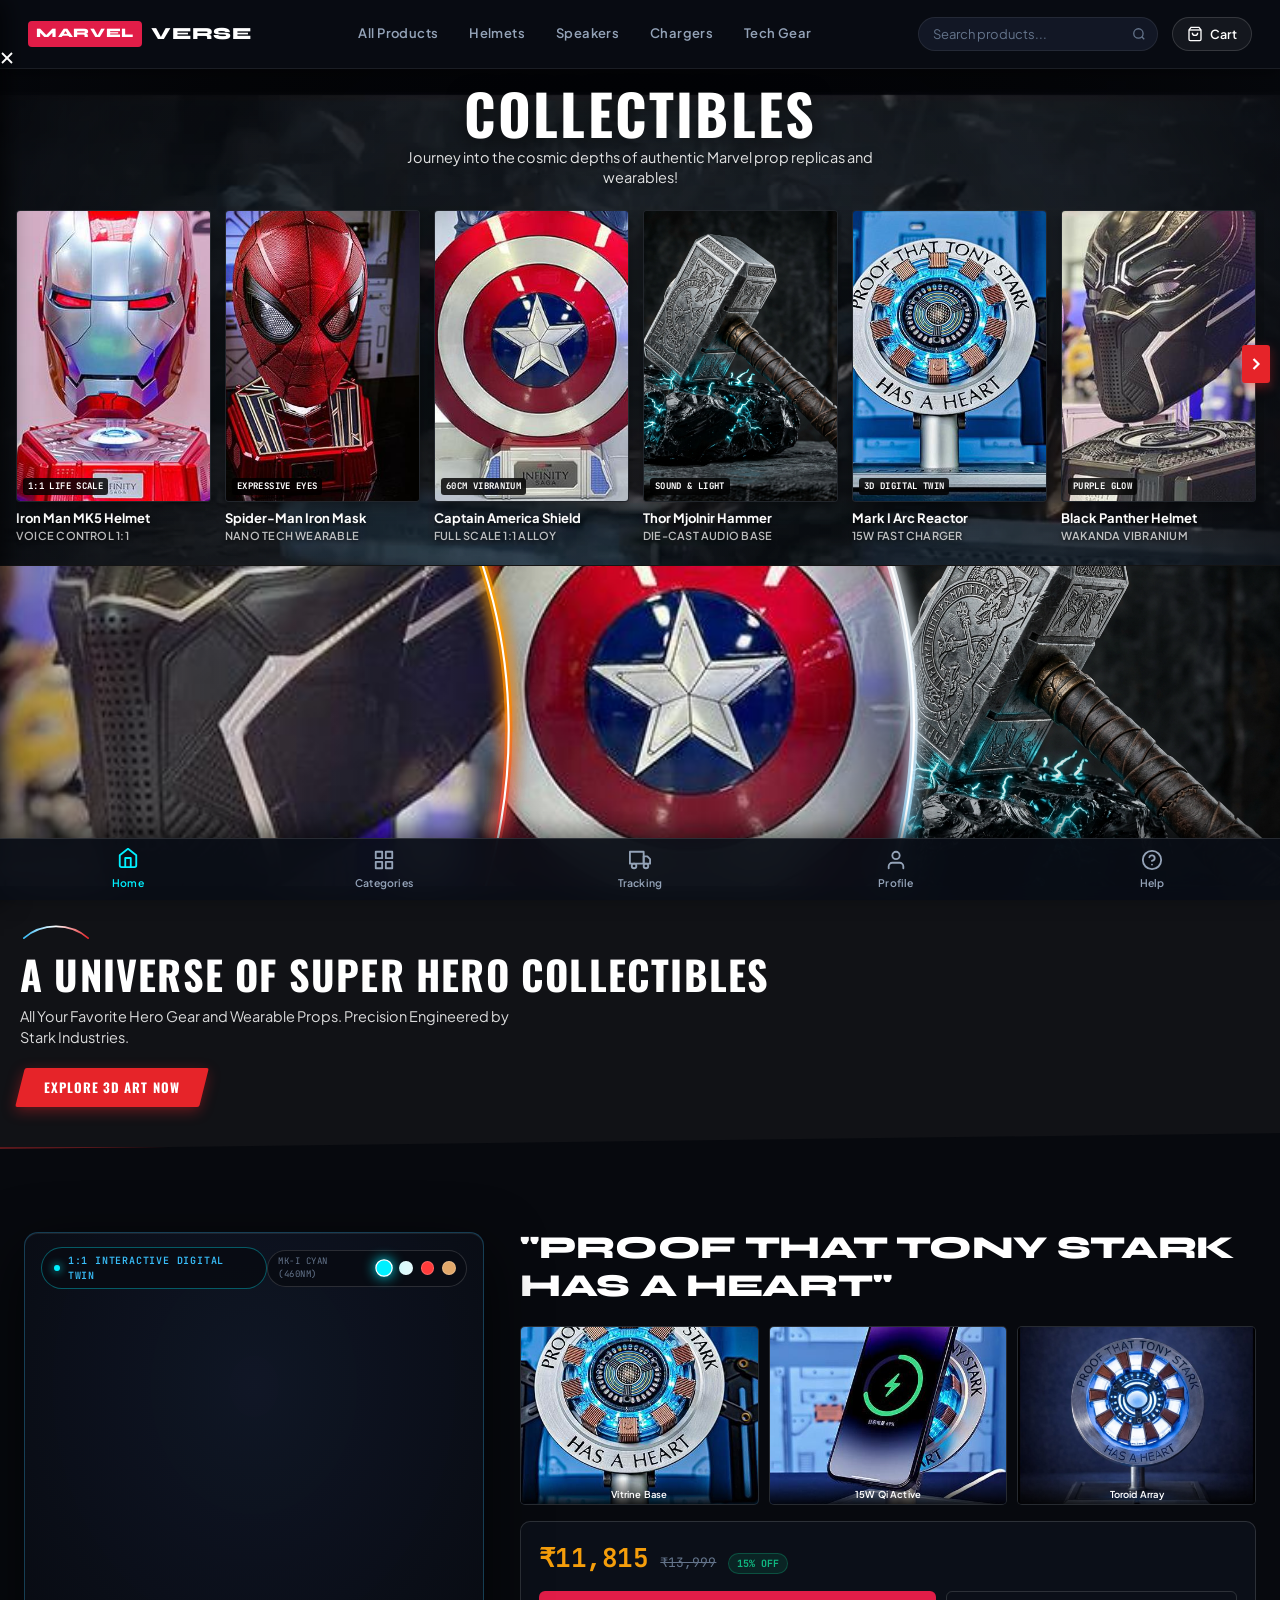
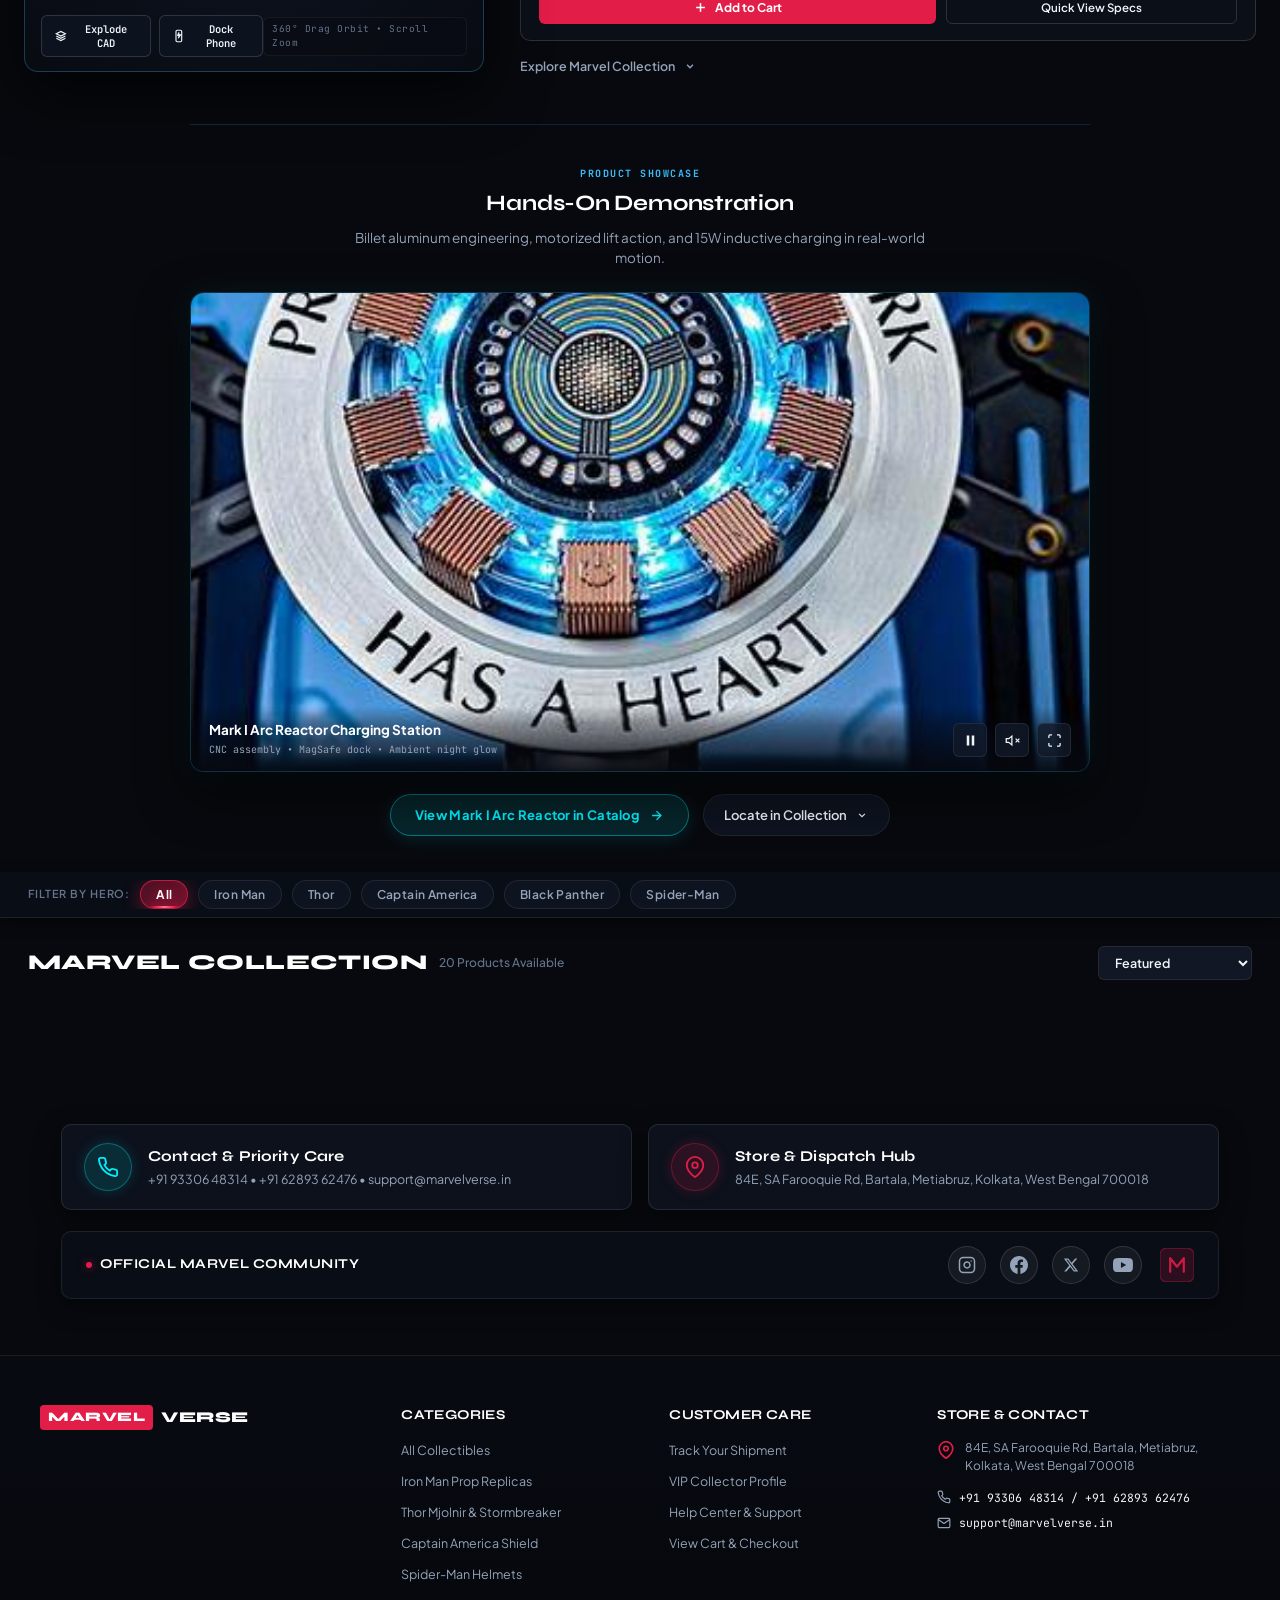
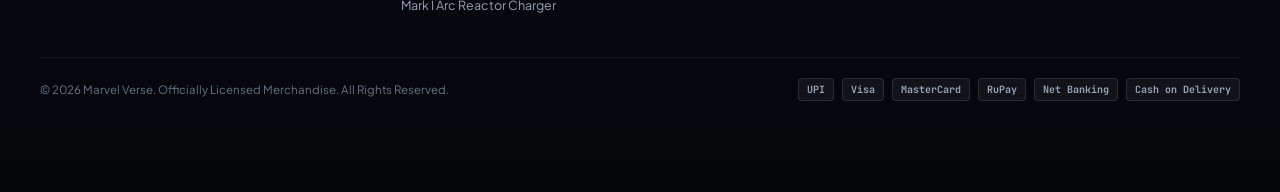
==== commit 3f2ac2be: "Refactor to multi-page architecture with standalone Categories, Tracking, Profile, Help, and Cart pa" ====
--- a/index.html
+++ b/index.html
@@ -18,6 +18,10 @@
   <script src="assets/js/three.min.js"></script>
   <script src="assets/js/OrbitControls.js"></script>
   <script src="assets/js/arc-reactor-3d.js"></script>
+  <script src="assets/js/catalog-data.js"></script>
+
+  <!-- Shared Core CSS -->
+  <link rel="stylesheet" href="assets/css/marvel-core.css" />
 
   <style>
 /* ==========================================================================
@@ -3691,23 +3695,24 @@
 
       <!-- Category Navigation Links (Zero Emojis) -->
       <nav class="nav-tabs">
-        <span class="nav-link active" data-cat="all" onclick="selectCategory('all', this)">All Products</span>
-        <span class="nav-link" data-cat="wearable-helmets" onclick="selectCategory('wearable-helmets', this)">Helmets</span>
-        <span class="nav-link" data-cat="bluetooth-speakers" onclick="selectCategory('bluetooth-speakers', this)">Speakers</span>
-        <span class="nav-link" data-cat="charging-stations" onclick="selectCategory('charging-stations', this)">Chargers</span>
-        <span class="nav-link" data-cat="digital-tech" onclick="selectCategory('digital-tech', this)">Tech Gear</span>
+        <a href="categories.html" class="nav-link">All Products</a>
+        <a href="categories.html?cat=wearable-helmets" class="nav-link">Helmets</a>
+        <a href="categories.html?cat=bluetooth-speakers" class="nav-link">Speakers</a>
+        <a href="categories.html?cat=charging-stations" class="nav-link">Chargers</a>
+        <a href="categories.html?cat=digital-tech" class="nav-link">Tech Gear</a>
       </nav>
 
       <!-- Right Controls -->
       <div class="header-right">
         <!-- Search Input (Desktop) -->
         <div class="search-box">
-          <input type="text" id="globalSearch" class="search-input" placeholder="Search products..." autocomplete="off" oninput="handleSearchInput(this.value, 'desktop')" />
-          <button class="search-clear-btn" id="desktopSearchClear" aria-label="Clear search" onclick="clearSearch()">&times;</button>
-          <svg class="search-icon" width="14" height="14" viewBox="0 0 24 24" fill="none" stroke="currentColor" stroke-width="2.2">
+          <input type="text" id="globalSearch" class="search-input" placeholder="Search products..." autocomplete="off" oninput="handleHomeSearch(this.value, 'desktop')" onkeydown="if(event.key==='Enter') window.location.href='categories.html?q=' + encodeURIComponent(this.value)" />
+          <button class="search-clear-btn" id="desktopSearchClear" aria-label="Clear search" onclick="clearHomeSearch()">&times;</button>
+          <svg class="search-icon" width="14" height="14" viewBox="0 0 24 24" fill="none" stroke="currentColor" stroke-width="2.2" onclick="window.location.href='categories.html?q=' + encodeURIComponent(document.getElementById('globalSearch').value)">
             <circle cx="11" cy="11" r="8"></circle>
             <line x1="21" y1="21" x2="16.65" y2="16.65"></line>
           </svg>
+          <div class="search-dropdown" id="desktopSearchDropdown"></div>
         </div>
 
         <!-- Mobile Search Button (Image 2 style) -->
@@ -3739,10 +3744,11 @@
         <circle cx="11" cy="11" r="8"></circle>
         <line x1="21" y1="21" x2="16.65" y2="16.65"></line>
       </svg>
-      <input type="text" id="mobileGlobalSearch" class="mobile-search-input" placeholder="Search helmets, speakers, tech..." autocomplete="off" oninput="handleSearchInput(this.value, 'mobile')" />
-      <button class="mobile-search-clear" id="mobileSearchClear" aria-label="Clear search" onclick="clearSearch()">&times;</button>
+      <input type="text" id="mobileGlobalSearch" class="mobile-search-input" placeholder="Search helmets, speakers, tech..." autocomplete="off" oninput="handleHomeSearch(this.value, 'mobile')" onkeydown="if(event.key==='Enter') window.location.href='categories.html?q=' + encodeURIComponent(this.value)" />
+      <button class="mobile-search-clear" id="mobileSearchClear" aria-label="Clear search" onclick="clearHomeSearch()">&times;</button>
       <button class="mobile-search-close" onclick="toggleMobileSearch(false)" aria-label="Close search">Cancel</button>
     </div>
+    <div class="search-dropdown" id="mobileSearchDropdown"></div>
   </div>
 
   <!-- Slide-out Mobile Navigation Drawer & Backdrop -->
@@ -3761,12 +3767,16 @@
       </button>
     </div>
     <nav class="marvel-drawer-links">
-      <a class="marvel-drawer-link" onclick="selectCategory('all', null); toggleNavMenu(); document.getElementById('marvelCollectionSection').scrollIntoView({behavior:'smooth'});">All Collectibles</a>
-      <a class="marvel-drawer-link" onclick="selectCategory('wearable-helmets', null); toggleNavMenu(); document.getElementById('marvelCollectionSection').scrollIntoView({behavior:'smooth'});">Wearable Helmets (1:1)</a>
-      <a class="marvel-drawer-link" onclick="selectCategory('bluetooth-speakers', null); toggleNavMenu(); document.getElementById('marvelCollectionSection').scrollIntoView({behavior:'smooth'});">Bluetooth Speakers</a>
-      <a class="marvel-drawer-link" onclick="selectCategory('charging-stations', null); toggleNavMenu(); document.getElementById('marvelCollectionSection').scrollIntoView({behavior:'smooth'});">Charging Stations</a>
-      <a class="marvel-drawer-link" onclick="selectCategory('digital-tech', null); toggleNavMenu(); document.getElementById('marvelCollectionSection').scrollIntoView({behavior:'smooth'});">Tech Gear & Props</a>
-      <a class="marvel-drawer-link" onclick="toggleNavMenu(); document.getElementById('hero3dSection').scrollIntoView({behavior:'smooth'});">3D Arc Reactor (Interactive)</a>
+      <a href="index.html" class="marvel-drawer-link active">Home Showcase</a>
+      <a href="categories.html" class="marvel-drawer-link">All Categories</a>
+      <a href="categories.html?cat=wearable-helmets" class="marvel-drawer-link">Wearable Helmets (1:1)</a>
+      <a href="categories.html?cat=bluetooth-speakers" class="marvel-drawer-link">Bluetooth Speakers</a>
+      <a href="categories.html?cat=charging-stations" class="marvel-drawer-link">Charging Stations</a>
+      <a href="categories.html?cat=digital-tech" class="marvel-drawer-link">Tech Gear &amp; Audio</a>
+      <a href="tracking.html" class="marvel-drawer-link">Track Shipment</a>
+      <a href="profile.html" class="marvel-drawer-link">VIP Collector Profile</a>
+      <a href="help.html" class="marvel-drawer-link">Customer Help &amp; Support</a>
+      <a href="cart.html" class="marvel-drawer-link">View Cart</a>
     </nav>
   </aside>
 
@@ -4306,21 +4316,18 @@
             <span class="footer-logo-badge">MARVEL</span>
             <span class="footer-logo-title">VERSE</span>
           </div>
-          <p class="footer-desc">
-            Official 1:1 scale movie-accurate collectible recreations, electronic wearable helmets, and certified prop replicas engineered with Stark precision.
-          </p>
         </div>
 
         <!-- Col 2: Categories -->
         <div class="footer-col">
           <h4 class="footer-heading">Categories</h4>
           <ul class="footer-links">
-            <li><a href="javascript:void(0)" onclick="filterByHero('all'); scrollToCollection();">All Collectibles</a></li>
-            <li><a href="javascript:void(0)" onclick="filterByHero('iron-man'); scrollToCollection();">Iron Man Prop Replicas</a></li>
-            <li><a href="javascript:void(0)" onclick="filterByHero('thor'); scrollToCollection();">Thor Mjolnir &amp; Stormbreaker</a></li>
-            <li><a href="javascript:void(0)" onclick="filterByHero('captain-america'); scrollToCollection();">Captain America Shield</a></li>
-            <li><a href="javascript:void(0)" onclick="filterByHero('spider-man'); scrollToCollection();">Spider-Man Helmets</a></li>
-            <li><a href="javascript:void(0)" onclick="openQuickView(31)">Mark I Arc Reactor Charger</a></li>
+            <li><a href="categories.html">All Collectibles</a></li>
+            <li><a href="categories.html?hero=iron-man">Iron Man Prop Replicas</a></li>
+            <li><a href="categories.html?hero=thor">Thor Mjolnir &amp; Stormbreaker</a></li>
+            <li><a href="categories.html?hero=captain-america">Captain America Shield</a></li>
+            <li><a href="categories.html?hero=spider-man">Spider-Man Helmets</a></li>
+            <li><a href="categories.html?q=arc+reactor">Mark I Arc Reactor Charger</a></li>
           </ul>
         </div>
 
@@ -4328,23 +4335,21 @@
         <div class="footer-col">
           <h4 class="footer-heading">Customer Care</h4>
           <ul class="footer-links">
-            <li><a href="javascript:void(0)" onclick="openTrackingModal()">Track Your Shipment</a></li>
-            <li><a href="javascript:void(0)" onclick="openProfileModal()">VIP Collector Profile</a></li>
-            <li><a href="javascript:void(0)" onclick="openHelpModal()">Help Center &amp; Support</a></li>
-            <li><a href="javascript:void(0)" onclick="openStoreModal()">Store Experience Center</a></li>
+            <li><a href="tracking.html">Track Your Shipment</a></li>
+            <li><a href="profile.html">VIP Collector Profile</a></li>
+            <li><a href="help.html">Help Center &amp; Support</a></li>
             <li><a href="cart.html">View Cart &amp; Checkout</a></li>
           </ul>
         </div>
 
         <!-- Col 4: Store Location & Address -->
         <div class="footer-col address-col">
-          <h4 class="footer-heading">Flagship Experience Hub</h4>
+          <h4 class="footer-heading">Store &amp; Contact</h4>
           <div class="footer-address-card">
             <div class="address-icon">
               <svg width="18" height="18" viewBox="0 0 24 24" fill="none" stroke="#e11d48" stroke-width="2.2"><path d="M21 10c0 7-9 13-9 13s-9-6-9-13a9 9 0 0 1 18 0z"/><circle cx="12" cy="10" r="3"/></svg>
             </div>
             <div class="address-details">
-              <strong class="address-name">Stark Flagship Fulfillment Center</strong>
               <p class="address-text">84E, SA Farooquie Rd, Bartala, Metiabruz, Kolkata, West Bengal 700018</p>
             </div>
           </div>
@@ -4454,276 +4459,17 @@
   <!-- Toast Notification Container -->
   <div id="toastContainer"></div>
 
-  <!-- 1. LIVE ORDER TRACKING MODAL -->
-  <div class="hud-modal-overlay" id="trackingModal" onclick="if(event.target === this) closeTrackingModal()">
-    <div class="hud-modal-dialog">
-      <div class="hud-modal-top">
-        <div class="hud-modal-title-group">
-          <div class="hud-modal-icon-badge">
-            <svg width="18" height="18" viewBox="0 0 24 24" fill="none" stroke="currentColor" stroke-width="2.2">
-              <rect x="1" y="3" width="15" height="13"/>
-              <polygon points="16 8 20 8 23 11 23 16 16 16 8"/>
-              <circle cx="5.5" cy="18.5" r="2.5"/>
-              <circle cx="18.5" cy="18.5" r="2.5"/>
-            </svg>
-          </div>
-          <div>
-            <h3 class="hud-modal-title">Live Shipment Tracking</h3>
-            <span style="font-family:var(--font-mono); font-size:10.5px; color:var(--text-dim);">Real-Time Bluedart &amp; Stark Logistics</span>
-          </div>
-        </div>
-        <button class="hud-modal-close-btn" onclick="closeTrackingModal()" aria-label="Close Tracking Modal">
-          <svg width="16" height="16" viewBox="0 0 24 24" fill="none" stroke="currentColor" stroke-width="2.4"><line x1="18" y1="6" x2="6" y2="18"></line><line x1="6" y1="6" x2="18" y2="18"></line></svg>
-        </button>
-      </div>
-
-      <div class="track-search-box">
-        <input type="text" id="trackOrderInput" class="track-input" value="MCU-700018-KOL" placeholder="Enter Order ID (e.g. MCU-700018-KOL)" />
-        <button class="btn-track-submit" onclick="runOrderTrack()">Track Order</button>
-      </div>
-
-      <div class="track-order-summary">
-        <div class="track-summary-row">
-          <span class="track-summary-label">Tracking Number:</span>
-          <span class="track-summary-val" id="dispTrackingNum">BLU-89412-IN</span>
-        </div>
-        <div class="track-summary-row">
-          <span class="track-summary-label">Order Reference:</span>
-          <span class="track-summary-val">MCU-700018-KOL</span>
-        </div>
-        <div class="track-summary-row">
-          <span class="track-summary-label">Estimated Delivery:</span>
-          <span class="track-summary-val" style="color:#00f0ff;">Tomorrow by 04:30 PM IST</span>
-        </div>
-        <div class="track-summary-row">
-          <span class="track-summary-label">Current Status:</span>
-          <span class="track-summary-val" style="color:#10b981;">In Transit (Air Express)</span>
-        </div>
-      </div>
-
-      <div class="timeline-wrap">
-        <div class="timeline-step completed">
-          <div class="timeline-dot">✓</div>
-          <div class="timeline-step-title">Order Confirmed &amp; Stark QC Passed</div>
-          <div class="timeline-step-desc">Item inspected, calibrated, and cleared for express courier handover.</div>
-          <div class="timeline-step-time">26 Sep 2026, 04:30 PM</div>
-        </div>
-
-        <div class="timeline-step completed">
-          <div class="timeline-dot">✓</div>
-          <div class="timeline-step-title">Dispatched from Kolkata Flagship Hub</div>
-          <div class="timeline-step-desc">Handed to Bluedart Courier at: <strong>84E, SA Farooquie Rd, Bartala, Metiabruz, Kolkata, West Bengal 700018</strong>.</div>
-          <div class="timeline-step-time">27 Sep 2026, 09:15 AM</div>
-        </div>
-
-        <div class="timeline-step active">
-          <div class="timeline-dot">●</div>
-          <div class="timeline-step-title">In Transit - Express Air Logistics</div>
-          <div class="timeline-step-desc">Package en route to local delivery facility. Insured air transit active.</div>
-          <div class="timeline-step-time">Live Status: Updated 15 mins ago</div>
-        </div>
-
-        <div class="timeline-step">
-          <div class="timeline-dot">4</div>
-          <div class="timeline-step-title">Out for Delivery</div>
-          <div class="timeline-step-desc">Designated courier agent will arrive at shipping address with OTP verification.</div>
-          <div class="timeline-step-time">Expected: 28 Sep 2026</div>
-        </div>
-      </div>
-
-      <div style="display:flex; gap:10px; margin-top:20px;">
-        <button class="btn-track-submit" onclick="closeTrackingModal()" style="flex:1; background:rgba(255,255,255,0.08); color:#ffffff; border:1px solid rgba(255,255,255,0.15);">Back to Catalog</button>
-        <button class="btn-track-submit" onclick="openHelpModal()" style="flex:1;">Contact Support</button>
-      </div>
-    </div>
-  </div>
-
-  <!-- 2. STARK VIP PROFILE MODAL -->
-  <div class="hud-modal-overlay" id="profileModal" onclick="if(event.target === this) closeProfileModal()">
-    <div class="hud-modal-dialog">
-      <div class="hud-modal-top">
-        <div class="hud-modal-title-group">
-          <div class="hud-modal-icon-badge" style="background:rgba(225,29,72,0.15); border-color:rgba(225,29,72,0.35); color:#e11d48;">
-            <svg width="18" height="18" viewBox="0 0 24 24" fill="none" stroke="currentColor" stroke-width="2.2">
-              <path d="M20 21v-2a4 4 0 0 0-4-4H8a4 4 0 0 0-4 4v2"/>
-              <circle cx="12" cy="7" r="4"/>
-            </svg>
-          </div>
-          <div>
-            <h3 class="hud-modal-title">VIP Collector Profile</h3>
-            <span style="font-family:var(--font-mono); font-size:10.5px; color:var(--text-dim);">Stark Industries Secure Credentials</span>
-          </div>
-        </div>
-        <button class="hud-modal-close-btn" onclick="closeProfileModal()" aria-label="Close Profile Modal">
-          <svg width="16" height="16" viewBox="0 0 24 24" fill="none" stroke="currentColor" stroke-width="2.4"><line x1="18" y1="6" x2="6" y2="18"></line><line x1="6" y1="6" x2="18" y2="18"></line></svg>
-        </button>
-      </div>
-
-      <div class="vip-profile-card">
-        <div class="vip-avatar-wrap">TS</div>
-        <div class="vip-profile-info">
-          <div class="vip-name">Tony Stark</div>
-          <div class="vip-badge">
-            <svg width="12" height="12" viewBox="0 0 24 24" fill="none" stroke="currentColor" stroke-width="2.4"><polygon points="12 2 15.09 8.26 22 9.27 17 14.14 18.18 21.02 12 17.77 5.82 21.02 7 14.14 2 9.27 8.91 8.26 12 2"/></svg>
-            <span>Level 5 Asgardian Clearance</span>
-          </div>
-          <span style="font-size:11.5px; color:var(--text-muted);">Member ID: STARK-700018-VIP</span>
-        </div>
-      </div>
-
-      <div class="profile-section-box">
-        <div class="profile-section-label">Default Shipping &amp; Dispatch Address</div>
-        <div class="profile-address-text">
-          <strong>Official Address:</strong><br>
-          84E, SA Farooquie Rd, Bartala, Metiabruz, Kolkata, West Bengal 700018
-        </div>
-      </div>
-
-      <div style="display:grid; grid-template-columns:repeat(3, 1fr); gap:10px; margin-bottom:18px;">
-        <div style="background:rgba(20,28,45,0.7); border:1px solid var(--border-subtle); border-radius:var(--radius-sm); padding:12px; text-align:center;">
-          <div style="font-family:var(--font-mono); font-size:18px; font-weight:800; color:#00f0ff;">1</div>
-          <div style="font-size:10px; color:var(--text-muted); text-transform:uppercase; margin-top:2px;">Active Order</div>
-        </div>
-        <div style="background:rgba(20,28,45,0.7); border:1px solid var(--border-subtle); border-radius:var(--radius-sm); padding:12px; text-align:center;">
-          <div style="font-family:var(--font-mono); font-size:18px; font-weight:800; color:#f59e0b;">19</div>
-          <div style="font-size:10px; color:var(--text-muted); text-transform:uppercase; margin-top:2px;">Catalog Items</div>
-        </div>
-        <div style="background:rgba(20,28,45,0.7); border:1px solid var(--border-subtle); border-radius:var(--radius-sm); padding:12px; text-align:center;">
-          <div style="font-family:var(--font-mono); font-size:18px; font-weight:800; color:#10b981;">100%</div>
-          <div style="font-size:10px; color:var(--text-muted); text-transform:uppercase; margin-top:2px;">Genuine QC</div>
-        </div>
-      </div>
-
-      <div style="display:flex; flex-direction:column; gap:8px;">
-        <button class="btn-track-submit" onclick="closeProfileModal(); openTrackingModal();" style="width:100%;">Track Active Shipment</button>
-        <button class="btn-track-submit" onclick="window.location.href='cart.html'" style="width:100%; background:rgba(255,255,255,0.06); color:#ffffff; border:1px solid rgba(255,255,255,0.12);">Open Shopping Cart</button>
-      </div>
-    </div>
-  </div>
-
-  <!-- 3. HELP & CONCIERGE MODAL -->
-  <div class="hud-modal-overlay" id="helpModal" onclick="if(event.target === this) closeHelpModal()">
-    <div class="hud-modal-dialog">
-      <div class="hud-modal-top">
-        <div class="hud-modal-title-group">
-          <div class="hud-modal-icon-badge">
-            <svg width="18" height="18" viewBox="0 0 24 24" fill="none" stroke="currentColor" stroke-width="2.2">
-              <circle cx="12" cy="12" r="10"/>
-              <path d="M9.09 9a3 3 0 0 1 5.83 1c0 2-3 3-3 3"/>
-              <line x1="12" y1="17" x2="12.01" y2="17"/>
-            </svg>
-          </div>
-          <div>
-            <h3 class="hud-modal-title">Help &amp; Customer Care</h3>
-            <span style="font-family:var(--font-mono); font-size:10.5px; color:var(--text-dim);">24/7 Priority Concierge Assistance</span>
-          </div>
-        </div>
-        <button class="hud-modal-close-btn" onclick="closeHelpModal()" aria-label="Close Help Modal">
-          <svg width="16" height="16" viewBox="0 0 24 24" fill="none" stroke="currentColor" stroke-width="2.4"><line x1="18" y1="6" x2="6" y2="18"></line><line x1="6" y1="6" x2="18" y2="18"></line></svg>
-        </button>
-      </div>
-
-      <div class="help-actions-grid">
-        <a href="tel:+919330648314" class="help-btn">
-          <svg width="20" height="20" viewBox="0 0 24 24" fill="none" stroke="currentColor" stroke-width="2"><path d="M22 16.92v3a2 2 0 0 1-2.18 2 19.79 19.79 0 0 1-8.63-3.07 19.5 19.5 0 0 1-6-6 19.79 19.79 0 0 1-3.07-8.67A2 2 0 0 1 4.11 2h3a2 2 0 0 1 2 1.72 12.84 12.84 0 0 0 .7 2.81 2 2 0 0 1-.45 2.11L8.09 9.91a16 16 0 0 0 6 6l1.27-1.27a2 2 0 0 1 2.11-.45 12.84 12.84 0 0 0 2.81.7A2 2 0 0 1 22 16.92z"/></svg>
-          <span class="help-btn-title">Phone Call</span>
-          <span class="help-btn-sub">+91 93306 48314 / 62893 62476</span>
-        </a>
-        <a href="https://wa.me/919330648314" target="_blank" rel="noopener noreferrer" class="help-btn">
-          <svg width="20" height="20" viewBox="0 0 24 24" fill="none" stroke="currentColor" stroke-width="2"><path d="M21 11.5a8.38 8.38 0 0 1-.9 3.8 8.5 8.5 0 0 1-7.6 4.7 8.38 8.38 0 0 1-3.8-.9L3 21l1.9-5.7a8.38 8.38 0 0 1-.9-3.8 8.5 8.5 0 0 1 4.7-7.6 8.38 8.38 0 0 1 3.8-.9h.5a8.48 8.48 0 0 1 8 8v.5z"/></svg>
-          <span class="help-btn-title">WhatsApp</span>
-          <span class="help-btn-sub">Instant Chat</span>
-        </a>
-        <a href="mailto:support@marvelverse.in" class="help-btn">
-          <svg width="20" height="20" viewBox="0 0 24 24" fill="none" stroke="currentColor" stroke-width="2"><path d="M4 4h16c1.1 0 2 .9 2 2v12c0 1.1-.9 2-2 2H4c-1.1 0-2-.9-2-2V6c0-1.1.9-2 2-2z"/><polyline points="22,6 12,13 2,6"/></svg>
-          <span class="help-btn-title">Email Us</span>
-          <span class="help-btn-sub">support@marvelverse.in</span>
-        </a>
-      </div>
-
-      <div class="profile-section-box">
-        <div class="profile-section-label">Official Store &amp; Fulfillment Hub Address</div>
-        <div class="profile-address-text">
-          84E, SA Farooquie Rd, Bartala, Metiabruz, Kolkata, West Bengal 700018
-        </div>
-      </div>
-
-      <div class="profile-section-box" style="margin-bottom:20px;">
-        <div class="profile-section-label">Frequently Asked Questions</div>
-        <div style="display:flex; flex-direction:column; gap:10px; font-size:12px; margin-top:6px;">
-          <div>
-            <strong style="color:#ffffff;">Q: How long does express shipping take?</strong>
-            <p style="color:var(--text-muted); margin-top:2px;">All products dispatch within 24 hours via Bluedart Air Express with complete tracking.</p>
-          </div>
-          <div>
-            <strong style="color:#ffffff;">Q: Are these official Marvel licensed items?</strong>
-            <p style="color:var(--text-muted); margin-top:2px;">Yes, 100% authentic Marvel Verse officially licensed merchandise with verification seal.</p>
-          </div>
-        </div>
-      </div>
-
-      <button class="btn-track-submit" onclick="closeHelpModal()" style="width:100%;">Close Help Desk</button>
-    </div>
-  </div>
-
-  <!-- 4. STORE LOCATIONS MODAL -->
-  <div class="hud-modal-overlay" id="storeModal" onclick="if(event.target === this) closeStoreModal()">
-    <div class="hud-modal-dialog">
-      <div class="hud-modal-top">
-        <div class="hud-modal-title-group">
-          <div class="hud-modal-icon-badge" style="background:rgba(225,29,72,0.15); border-color:rgba(225,29,72,0.35); color:#e11d48;">
-            <svg width="18" height="18" viewBox="0 0 24 24" fill="none" stroke="currentColor" stroke-width="2.2">
-              <path d="M21 10c0 7-9 13-9 13s-9-6-9-13a9 9 0 0 1 18 0z"/>
-              <circle cx="12" cy="10" r="3"/>
-            </svg>
-          </div>
-          <div>
-            <h3 class="hud-modal-title">Flagship Experience Hub</h3>
-            <span style="font-family:var(--font-mono); font-size:10.5px; color:var(--text-dim);">Physical Store &amp; Demonstration Center</span>
-          </div>
-        </div>
-        <button class="hud-modal-close-btn" onclick="closeStoreModal()" aria-label="Close Store Modal">
-          <svg width="16" height="16" viewBox="0 0 24 24" fill="none" stroke="currentColor" stroke-width="2.4"><line x1="18" y1="6" x2="6" y2="18"></line><line x1="6" y1="6" x2="18" y2="18"></line></svg>
-        </button>
-      </div>
-
-      <div class="profile-section-box" style="background:rgba(20,28,48,0.85); border-color:rgba(0,240,255,0.35); margin-bottom:16px;">
-        <div class="profile-section-label" style="color:#00f0ff;">Verified Store Location</div>
-        <div style="font-family:var(--font-display); font-size:16px; font-weight:700; color:#ffffff; margin-bottom:6px;">
-          Marvel Studios Collectibles Hub
-        </div>
-        <div style="font-family:var(--font-sans); font-size:13px; color:var(--text-main); line-height:1.5; margin-bottom:10px;">
-          84E, SA Farooquie Rd, Bartala, Metiabruz, Kolkata, West Bengal 700018
-        </div>
-        <div style="font-family:var(--font-mono); font-size:11px; color:#10b981;">
-          Open 7 Days a Week: 10:00 AM &ndash; 09:00 PM IST
-        </div>
-      </div>
-
-      <div style="display:flex; flex-direction:column; gap:10px; margin-bottom:18px;">
-        <a href="https://www.google.com/maps/search/?api=1&query=84E,+SA+Farooquie+Rd,+Bartala,+Metiabruz,+Kolkata,+West+Bengal+700018" target="_blank" rel="noopener noreferrer" class="btn-track-submit" style="text-align:center; text-decoration:none; display:flex; align-items:center; justify-content:center; gap:8px;">
-          <svg width="16" height="16" viewBox="0 0 24 24" fill="none" stroke="currentColor" stroke-width="2.2"><path d="M21 10c0 7-9 13-9 13s-9-6-9-13a9 9 0 0 1 18 0z"/><circle cx="12" cy="10" r="3"/></svg>
-          <span>Open in Google Maps / Directions</span>
-        </a>
-        <a href="tel:+919330648314" class="btn-track-submit" style="text-align:center; text-decoration:none; background:rgba(255,255,255,0.06); color:#ffffff; border:1px solid rgba(255,255,255,0.12); display:flex; align-items:center; justify-content:center; gap:8px;">
-          <svg width="16" height="16" viewBox="0 0 24 24" fill="none" stroke="currentColor" stroke-width="2"><path d="M22 16.92v3a2 2 0 0 1-2.18 2 19.79 19.79 0 0 1-8.63-3.07 19.5 19.5 0 0 1-6-6 19.79 19.79 0 0 1-3.07-8.67A2 2 0 0 1 4.11 2h3a2 2 0 0 1 2 1.72 12.84 12.84 0 0 0 .7 2.81 2 2 0 0 1-.45 2.11L8.09 9.91a16 16 0 0 0 6 6l1.27-1.27a2 2 0 0 1 2.11-.45 12.84 12.84 0 0 0 2.81.7A2 2 0 0 1 22 16.92z"/></svg>
-          <span>Call Flagship Hub Directly</span>
-        </a>
-      </div>
-    </div>
-  </div>
-
-  <!-- 5. FIXED APP BOTTOM NAVIGATION BAR (Home, Categories, Tracking, Profile, Help) -->
+  <!-- Fixed App Bottom Navigation Bar -->
   <nav class="mobile-bottom-nav" aria-label="Quick Mobile Navigation">
-    <button class="b-nav-item active" onclick="navToHome(this)">
+    <a href="index.html" class="b-nav-item active">
       <svg width="22" height="22" viewBox="0 0 24 24" fill="none" stroke="currentColor" stroke-width="2" stroke-linecap="round" stroke-linejoin="round">
         <path d="M3 9l9-7 9 7v11a2 2 0 0 1-2 2H5a2 2 0 0 1-2-2z"/>
         <polyline points="9 22 9 12 15 12 15 22"/>
       </svg>
       <span class="b-nav-label">Home</span>
-    </button>
-
-    <button class="b-nav-item" onclick="navToCategories(this)">
+    </a>
+
+    <a href="categories.html" class="b-nav-item">
       <svg width="22" height="22" viewBox="0 0 24 24" fill="none" stroke="currentColor" stroke-width="2" stroke-linecap="round" stroke-linejoin="round">
         <rect x="3" y="3" width="7" height="7"/>
         <rect x="14" y="3" width="7" height="7"/>
@@ -4731,9 +4477,9 @@
         <rect x="3" y="14" width="7" height="7"/>
       </svg>
       <span class="b-nav-label">Categories</span>
-    </button>
-
-    <button class="b-nav-item" onclick="navToTracking(this)">
+    </a>
+
+    <a href="tracking.html" class="b-nav-item">
       <svg width="22" height="22" viewBox="0 0 24 24" fill="none" stroke="currentColor" stroke-width="2" stroke-linecap="round" stroke-linejoin="round">
         <rect x="1" y="3" width="15" height="13"/>
         <polygon points="16 8 20 8 23 11 23 16 16 16 8"/>
@@ -4741,24 +4487,24 @@
         <circle cx="18.5" cy="18.5" r="2.5"/>
       </svg>
       <span class="b-nav-label">Tracking</span>
-    </button>
-
-    <button class="b-nav-item" onclick="navToProfile(this)">
+    </a>
+
+    <a href="profile.html" class="b-nav-item">
       <svg width="22" height="22" viewBox="0 0 24 24" fill="none" stroke="currentColor" stroke-width="2" stroke-linecap="round" stroke-linejoin="round">
         <path d="M20 21v-2a4 4 0 0 0-4-4H8a4 4 0 0 0-4 4v2"/>
         <circle cx="12" cy="7" r="4"/>
       </svg>
       <span class="b-nav-label">Profile</span>
-    </button>
-
-    <button class="b-nav-item" onclick="navToHelp(this)">
+    </a>
+
+    <a href="help.html" class="b-nav-item">
       <svg width="22" height="22" viewBox="0 0 24 24" fill="none" stroke="currentColor" stroke-width="2" stroke-linecap="round" stroke-linejoin="round">
         <circle cx="12" cy="12" r="10"/>
         <path d="M9.09 9a3 3 0 0 1 5.83 1c0 2-3 3-3 3"/>
         <line x1="12" y1="17" x2="12.01" y2="17"/>
       </svg>
       <span class="b-nav-label">Help</span>
-    </button>
+    </a>
   </nav>
 
   <!-- =========================================================================
@@ -5873,159 +5619,131 @@
 
 
 // =========================================================================
-// HUD INTERACTIVE MODALS & BOTTOM NAVIGATION (TRACKING, PROFILE, HELP, STORE)
+// CLEAN MULTI-PAGE NAVIGATION (CATEGORIES, TRACKING, PROFILE, HELP, CART)
 // =========================================================================
 
-function openTrackingModal() {
-  closeAllHudModals();
-  const m = document.getElementById("trackingModal");
-  if (m) m.classList.add("active");
-  updateBottomNavActive("Tracking");
-}
-
-function closeTrackingModal() {
-  const m = document.getElementById("trackingModal");
-  if (m) m.classList.remove("active");
-}
-
-function runOrderTrack() {
-  const input = document.getElementById("trackOrderInput");
-  const val = input ? input.value.trim().toUpperCase() : "";
-  if (!val) {
-    showToast("Please enter a valid Order ID");
-    return;
-  }
-  const disp = document.getElementById("dispTrackingNum");
-  if (disp) {
-    disp.textContent = "BLU-" + Math.floor(10000 + Math.random() * 90000) + "-IN";
-  }
-  showToast("Real-time telemetry retrieved for " + val);
-}
-
-function openProfileModal() {
-  closeAllHudModals();
-  const m = document.getElementById("profileModal");
-  if (m) m.classList.add("active");
-  updateBottomNavActive("Profile");
-}
-
-function closeProfileModal() {
-  const m = document.getElementById("profileModal");
-  if (m) m.classList.remove("active");
-}
-
-function openHelpModal() {
-  closeAllHudModals();
-  const m = document.getElementById("helpModal");
-  if (m) m.classList.add("active");
-  updateBottomNavActive("Help");
-}
-
-function closeHelpModal() {
-  const m = document.getElementById("helpModal");
-  if (m) m.classList.remove("active");
-}
-
-function openStoreModal() {
-  closeAllHudModals();
-  const m = document.getElementById("storeModal");
-  if (m) m.classList.add("active");
-}
-
-function closeStoreModal() {
-  const m = document.getElementById("storeModal");
-  if (m) m.classList.remove("active");
-}
-
-function closeAllHudModals() {
-  document.querySelectorAll(".hud-modal-overlay").forEach(m => m.classList.remove("active"));
-}
-
-function updateBottomNavActive(label) {
-  document.querySelectorAll(".b-nav-item").forEach(item => {
-    const txt = item.querySelector(".b-nav-label")?.textContent.trim();
-    item.classList.toggle("active", txt === label);
-  });
-}
-
 function navToHome(el) {
-  closeAllHudModals();
-  updateBottomNavActive("Home");
-  window.scrollTo({ top: 0, behavior: "smooth" });
+  window.location.href = "index.html";
 }
 
 function navToCategories(el) {
-  closeAllHudModals();
-  updateBottomNavActive("Categories");
-  scrollToCollection();
+  window.location.href = "categories.html";
 }
 
 function navToTracking(el) {
-  openTrackingModal();
+  window.location.href = "tracking.html";
 }
 
 function navToProfile(el) {
-  openProfileModal();
+  window.location.href = "profile.html";
 }
 
 function navToHelp(el) {
-  openHelpModal();
-}
-
-function scrollToCollection() {
-  const el = document.getElementById("marvelCollectionSection") || document.getElementById("productsGrid");
-  if (el) {
-    el.scrollIntoView({ behavior: "smooth", block: "start" });
-  }
-}
+  window.location.href = "help.html";
+}
+
+window.openTrackingModal = function() { window.location.href = "tracking.html"; };
+window.openProfileModal = function() { window.location.href = "profile.html"; };
+window.openHelpModal = function() { window.location.href = "help.html"; };
+window.openStoreModal = function() { window.location.href = "help.html"; };
+window.closeAllHudModals = function() {};
 
 // Close modals on ESC key
 window.addEventListener("keydown", (e) => {
   if (e.key === "Escape") {
     closeAllHudModals();
+    clearHomeSearch();
   }
 });
 
-// Global Search Handlers (Desktop & Mobile Unified)
-window.handleSearchInput = function(value, source) {
-  searchFilter = (value || "").trim();
+// Home Search Handlers with Instant Dropdown (No Auto-Scrolling)
+window.handleHomeSearch = function(value, source) {
+  const query = (value || "").trim();
   const desktopInput = document.getElementById("globalSearch");
   const mobileInput = document.getElementById("mobileGlobalSearch");
   const desktopClear = document.getElementById("desktopSearchClear");
   const mobileClear = document.getElementById("mobileSearchClear");
+  const desktopDrop = document.getElementById("desktopSearchDropdown");
+  const mobileDrop = document.getElementById("mobileSearchDropdown");
 
   if (desktopInput && source !== 'desktop') desktopInput.value = value;
   if (mobileInput && source !== 'mobile') mobileInput.value = value;
 
-  if (desktopClear) desktopClear.style.display = searchFilter ? 'inline-block' : 'none';
-  if (mobileClear) mobileClear.style.display = searchFilter ? 'inline-block' : 'none';
-
-  renderCatalog();
-
-  // If user types a search query and is scrolled up, smoothly scroll them to the catalog
-  if (searchFilter.length > 0) {
-    const coll = document.getElementById("marvelCollectionSection") || document.getElementById("productsGrid");
-    if (coll) {
-      const rect = coll.getBoundingClientRect();
-      if (rect.top > 200 || rect.top < -3000) {
-        coll.scrollIntoView({ behavior: 'smooth', block: 'start' });
-      }
-    }
+  if (desktopClear) desktopClear.style.display = query ? 'inline-block' : 'none';
+  if (mobileClear) mobileClear.style.display = query ? 'inline-block' : 'none';
+
+  if (!query) {
+    if (desktopDrop) { desktopDrop.style.display = 'none'; desktopDrop.innerHTML = ''; }
+    if (mobileDrop) { mobileDrop.style.display = 'none'; mobileDrop.innerHTML = ''; }
+    return;
+  }
+
+  const qLower = query.toLowerCase();
+  const matches = CATALOG_ITEMS.filter(p => {
+    return p.name.toLowerCase().includes(qLower) ||
+           p.subtitle.toLowerCase().includes(qLower) ||
+           p.category.toLowerCase().includes(qLower);
+  }).slice(0, 5);
+
+  let html = '';
+  if (matches.length > 0) {
+    html = matches.map(p => `
+      <a href="categories.html?q=${encodeURIComponent(p.name)}" class="search-result-item">
+        <img class="search-result-thumb" src="${p.primaryImg}" alt="${escapeHtml(p.name)}" />
+        <div class="search-result-details">
+          <div class="search-result-name">${escapeHtml(p.name)}</div>
+          <div class="search-result-price">${formatINR(p.price)}</div>
+        </div>
+      </a>
+    `).join('') + `
+      <div style="padding: 8px 14px; border-top: 1px solid var(--border-subtle); text-align: center;">
+        <a href="categories.html?q=${encodeURIComponent(query)}" style="font-size: 11.5px; color: var(--accent-blue); text-decoration: none; font-weight: 700;">
+          View all results for "${escapeHtml(query)}" &rarr;
+        </a>
+      </div>
+    `;
+  } else {
+    html = `
+      <div style="padding: 14px; text-align: center; color: var(--text-muted); font-size: 12.5px;">
+        No products found.
+        <div style="margin-top: 6px;">
+          <a href="categories.html?q=${encodeURIComponent(query)}" style="color: var(--accent-blue); font-weight: 700;">Search in All Categories &rarr;</a>
+        </div>
+      </div>
+    `;
+  }
+
+  const drop = (source === 'desktop') ? desktopDrop : mobileDrop;
+  if (drop) {
+    drop.style.display = 'block';
+    drop.innerHTML = html;
   }
 };
 
-window.clearSearch = function() {
-  searchFilter = "";
+window.clearHomeSearch = function() {
   const desktopInput = document.getElementById("globalSearch");
   const mobileInput = document.getElementById("mobileGlobalSearch");
   const desktopClear = document.getElementById("desktopSearchClear");
   const mobileClear = document.getElementById("mobileSearchClear");
+  const desktopDrop = document.getElementById("desktopSearchDropdown");
+  const mobileDrop = document.getElementById("mobileSearchDropdown");
+
   if (desktopInput) desktopInput.value = "";
   if (mobileInput) mobileInput.value = "";
   if (desktopClear) desktopClear.style.display = 'none';
   if (mobileClear) mobileClear.style.display = 'none';
-  renderCatalog();
+  if (desktopDrop) { desktopDrop.style.display = 'none'; desktopDrop.innerHTML = ''; }
+  if (mobileDrop) { mobileDrop.style.display = 'none'; mobileDrop.innerHTML = ''; }
 };
+
+document.addEventListener("click", (e) => {
+  if (!e.target.closest(".search-box") && !e.target.closest(".mobile-search-bar")) {
+    const desktopDrop = document.getElementById("desktopSearchDropdown");
+    const mobileDrop = document.getElementById("mobileSearchDropdown");
+    if (desktopDrop) desktopDrop.style.display = 'none';
+    if (mobileDrop) mobileDrop.style.display = 'none';
+  }
+});
 
 window.toggleMobileSearch = function(forceState) {
   const bar = document.getElementById("mobileSearchBar");
@@ -6037,8 +5755,6 @@
     if (inp) {
       setTimeout(() => inp.focus(), 100);
     }
-    const coll = document.getElementById("marvelCollectionSection") || document.getElementById("productsGrid");
-    if (coll) coll.scrollIntoView({ behavior: 'smooth', block: 'start' });
   } else {
     bar.classList.remove("active");
   }
@@ -6097,20 +5813,22 @@
   // Wire up desktop and mobile search
   const desktopSearch = document.getElementById("globalSearch");
   if (desktopSearch) {
-    desktopSearch.addEventListener("input", e => handleSearchInput(e.target.value, "desktop"));
+    desktopSearch.addEventListener("input", e => handleHomeSearch(e.target.value, "desktop"));
     desktopSearch.addEventListener("keydown", e => {
       if (e.key === "Enter") {
-        document.getElementById("marvelCollectionSection")?.scrollIntoView({ behavior: "smooth", block: "start" });
+        const q = e.target.value.trim();
+        window.location.href = q ? `categories.html?q=${encodeURIComponent(q)}` : `categories.html`;
       }
     });
   }
 
   const mobileSearch = document.getElementById("mobileGlobalSearch");
   if (mobileSearch) {
-    mobileSearch.addEventListener("input", e => handleSearchInput(e.target.value, "mobile"));
+    mobileSearch.addEventListener("input", e => handleHomeSearch(e.target.value, "mobile"));
     mobileSearch.addEventListener("keydown", e => {
       if (e.key === "Enter") {
-        document.getElementById("marvelCollectionSection")?.scrollIntoView({ behavior: "smooth", block: "start" });
+        const q = e.target.value.trim();
+        window.location.href = q ? `categories.html?q=${encodeURIComponent(q)}` : `categories.html`;
       }
     });
   }
--- a/assets/css/marvel-core.css
+++ b/assets/css/marvel-core.css
@@ -0,0 +1,901 @@
+/* ==========================================================================
+   MARVEL VERSE - CORE DESIGN SYSTEM & SHARED COMPONENT STYLESHEET
+   - Luxury Dark Obsidian & Stark Arc Blue / Crimson Palette
+   - Ultra-responsive, touch-optimized, zero horizontal overflow
+   - Shared Header, Navigation, Footer, Bottom Navigation & Modals
+   ========================================================================== */
+
+:root {
+  /* Obsidian Surface Palette */
+  --bg-dark: #07090e;
+  --bg-surface: rgba(12, 16, 25, 0.94);
+  --bg-card: #0d121e;
+  --bg-card-hover: #131b2c;
+  --bg-input: rgba(20, 26, 40, 0.92);
+  --bg-modal: rgba(9, 12, 19, 0.98);
+
+  /* Accents */
+  --accent-gold: #f59e0b;
+  --accent-gold-soft: rgba(245, 158, 11, 0.12);
+  --accent-blue: #38bdf8;
+  --accent-blue-soft: rgba(56, 189, 248, 0.14);
+  --accent-red: #e11d48;
+  --accent-red-hover: #be123c;
+  --accent-red-soft: rgba(225, 29, 72, 0.12);
+  --accent-green: #10b981;
+
+  /* Typography */
+  --text-pure: #ffffff;
+  --text-main: #f1f5f9;
+  --text-muted: #94a3b8;
+  --text-dim: #64748b;
+
+  /* Borders & Shadows */
+  --border-subtle: rgba(255, 255, 255, 0.08);
+  --border-light: rgba(255, 255, 255, 0.14);
+  --border-active: rgba(56, 189, 248, 0.4);
+
+  --shadow-card: 0 8px 24px rgba(0, 0, 0, 0.55);
+  --shadow-hover: 0 16px 36px rgba(0, 0, 0, 0.75);
+
+  --radius-sm: 6px;
+  --radius-md: 10px;
+  --radius-lg: 14px;
+  --radius-pill: 9999px;
+
+  --font-sans: 'Plus Jakarta Sans', -apple-system, BlinkMacSystemFont, 'Segoe UI', Roboto, sans-serif;
+  --font-display: 'Syne', -apple-system, BlinkMacSystemFont, 'Segoe UI', Roboto, sans-serif;
+  --font-marvel: 'Oswald', 'Bebas Neue', 'Impact', sans-serif;
+  --font-mono: 'JetBrains Mono', monospace;
+  --transition: all 0.22s cubic-bezier(0.16, 1, 0.3, 1);
+}
+
+*, *::before, *::after {
+  box-sizing: border-box;
+  margin: 0;
+  padding: 0;
+}
+
+html, body {
+  width: 100%;
+  max-width: 100vw;
+  overflow-x: hidden !important;
+  position: relative;
+  -webkit-overflow-scrolling: touch;
+  touch-action: pan-y;
+  background-color: var(--bg-dark);
+  color: var(--text-main);
+  font-family: var(--font-sans);
+  font-size: 14px;
+  line-height: 1.5;
+  -webkit-font-smoothing: antialiased;
+  min-height: 100vh;
+}
+
+button, a, input, select {
+  touch-action: manipulation;
+  -webkit-tap-highlight-color: transparent;
+  font-family: inherit;
+}
+
+/* ==========================================================================
+   BACKGROUND VIDEO & CANVASES
+   ========================================================================== */
+.cinematic-bg-container {
+  position: fixed;
+  top: 0;
+  left: 0;
+  width: 100%;
+  height: 100%;
+  z-index: 0;
+  pointer-events: none;
+  overflow: hidden;
+}
+
+.cinematic-bg-video {
+  position: absolute;
+  top: 50%;
+  left: 50%;
+  width: 100%;
+  height: 100%;
+  min-width: 100%;
+  min-height: 100%;
+  transform: translate(-50%, -50%) scale(1.05);
+  object-fit: cover;
+  opacity: 0.28;
+}
+
+.canvas-overlay-vignette {
+  position: absolute;
+  inset: 0;
+  background: radial-gradient(circle at 50% 30%, rgba(7, 9, 14, 0.45) 0%, rgba(7, 9, 14, 0.9) 70%, #07090e 100%);
+}
+
+/* ==========================================================================
+   HEADER & NAVBAR
+   ========================================================================== */
+.main-header {
+  position: sticky;
+  top: 0;
+  z-index: 100;
+  background: #080b12;
+  border-bottom: 1px solid var(--border-subtle);
+  box-shadow: 0 4px 16px rgba(0, 0, 0, 0.4);
+}
+
+.header-container {
+  max-width: 1440px;
+  margin: 0 auto;
+  padding: 0 2rem;
+  display: flex;
+  align-items: center;
+  justify-content: space-between;
+  height: 68px;
+  gap: 2rem;
+}
+
+.brand-logo {
+  display: flex;
+  align-items: center;
+  gap: 9px;
+  text-decoration: none;
+  flex-shrink: 0;
+}
+
+.brand-badge {
+  background: var(--accent-red);
+  color: #fff;
+  font-weight: 900;
+  font-size: 13px;
+  padding: 3px 8px;
+  border-radius: 4px;
+  letter-spacing: 0.05em;
+  font-family: var(--font-display);
+}
+
+.brand-title {
+  font-family: var(--font-display);
+  color: var(--text-pure);
+  font-weight: 800;
+  font-size: 17px;
+  letter-spacing: 0.05em;
+  text-transform: uppercase;
+}
+
+.nav-tabs {
+  display: flex;
+  align-items: center;
+  gap: 1.6rem;
+  height: 68px;
+  position: relative;
+}
+
+.nav-link {
+  position: relative;
+  font-size: 13px;
+  font-weight: 600;
+  color: var(--text-muted);
+  text-decoration: none;
+  height: 100%;
+  display: inline-flex;
+  align-items: center;
+  padding: 0 4px;
+  cursor: pointer;
+  letter-spacing: 0.035em;
+  transition: color 0.22s cubic-bezier(0.16, 1, 0.3, 1), transform 0.22s cubic-bezier(0.16, 1, 0.3, 1), text-shadow 0.22s ease;
+  user-select: none;
+}
+
+.nav-link::before {
+  content: '';
+  position: absolute;
+  top: 50%;
+  left: -8px;
+  right: -8px;
+  height: 32px;
+  transform: translateY(-50%) scale(0.85);
+  background: radial-gradient(ellipse at center, rgba(56, 189, 248, 0.16) 0%, rgba(56, 189, 248, 0.03) 60%, transparent 75%);
+  border-radius: var(--radius-pill);
+  border: 1px solid rgba(56, 189, 248, 0.18);
+  opacity: 0;
+  pointer-events: none;
+  transition: opacity 0.24s cubic-bezier(0.16, 1, 0.3, 1), transform 0.24s cubic-bezier(0.16, 1, 0.3, 1);
+}
+
+.nav-link::after {
+  content: '';
+  position: absolute;
+  bottom: 0;
+  left: 0;
+  width: 100%;
+  height: 2.5px;
+  background: linear-gradient(90deg, transparent, #38bdf8 20%, #7dd3fc 50%, #38bdf8 80%, transparent);
+  box-shadow: 0 0 12px #38bdf8, 0 0 24px rgba(56, 189, 248, 0.6);
+  transform: scaleX(0);
+  transform-origin: center;
+  border-radius: 2px;
+  opacity: 0;
+  transition: transform 0.25s cubic-bezier(0.16, 1, 0.3, 1), opacity 0.2s ease, box-shadow 0.25s ease;
+}
+
+.nav-link:hover {
+  color: #ffffff;
+  transform: translateY(-1.5px);
+  text-shadow: 0 0 12px rgba(56, 189, 248, 0.75), 0 0 24px rgba(56, 189, 248, 0.4);
+}
+
+.nav-link:hover::before {
+  opacity: 1;
+  transform: translateY(-50%) scale(1);
+}
+
+.nav-link:hover::after {
+  transform: scaleX(1);
+  opacity: 1;
+}
+
+.nav-link.active {
+  color: var(--text-pure);
+  font-weight: 700;
+  text-shadow: 0 0 10px rgba(225, 29, 72, 0.4);
+}
+
+.nav-link.active::after {
+  transform: scaleX(1);
+  opacity: 1;
+  background: linear-gradient(90deg, transparent, #e11d48 20%, #fb7185 50%, #e11d48 80%, transparent);
+  box-shadow: 0 0 12px #e11d48, 0 0 24px rgba(225, 29, 72, 0.6);
+}
+
+.header-right {
+  display: flex;
+  align-items: center;
+  gap: 1rem;
+  flex-shrink: 0;
+}
+
+/* Search Box & Instant Suggestion Dropdown */
+.search-box {
+  position: relative;
+  width: 250px;
+  display: flex;
+  align-items: center;
+}
+
+.search-input {
+  width: 100%;
+  background: var(--bg-input);
+  border: 1px solid var(--border-subtle);
+  padding: 8px 36px 8px 14px;
+  border-radius: var(--radius-pill);
+  font-size: 13px;
+  font-family: inherit;
+  color: var(--text-pure);
+  outline: none;
+  transition: var(--transition);
+}
+
+.search-input:focus {
+  border-color: var(--accent-blue);
+  background: rgba(28, 38, 58, 0.95);
+  box-shadow: 0 0 0 3px rgba(56, 189, 248, 0.15);
+}
+
+.search-input::placeholder {
+  color: var(--text-dim);
+}
+
+.search-icon {
+  position: absolute;
+  right: 12px;
+  top: 50%;
+  transform: translateY(-50%);
+  color: var(--text-dim);
+  cursor: pointer;
+}
+
+.search-icon:hover {
+  color: var(--accent-blue);
+}
+
+.search-clear-btn {
+  position: absolute;
+  right: 28px;
+  top: 50%;
+  transform: translateY(-50%);
+  background: none;
+  border: none;
+  color: var(--text-muted);
+  font-size: 16px;
+  cursor: pointer;
+  padding: 0 4px;
+  display: none;
+  line-height: 1;
+}
+
+.search-clear-btn:hover {
+  color: var(--text-pure);
+}
+
+/* Instant Search Dropdown */
+.search-dropdown {
+  position: absolute;
+  top: calc(100% + 8px);
+  left: 0;
+  right: 0;
+  background: rgba(13, 18, 30, 0.98);
+  border: 1px solid rgba(56, 189, 248, 0.3);
+  border-radius: var(--radius-md);
+  box-shadow: 0 16px 36px rgba(0, 0, 0, 0.85);
+  backdrop-filter: blur(20px);
+  -webkit-backdrop-filter: blur(20px);
+  z-index: 1000;
+  display: none;
+  max-height: 380px;
+  overflow-y: auto;
+  padding: 8px 0;
+}
+
+.search-dropdown.active {
+  display: block;
+}
+
+.search-result-item {
+  display: flex;
+  align-items: center;
+  gap: 12px;
+  padding: 8px 14px;
+  cursor: pointer;
+  text-decoration: none;
+  color: var(--text-main);
+  transition: background 0.15s ease;
+}
+
+.search-result-item:hover {
+  background: rgba(56, 189, 248, 0.1);
+}
+
+.search-result-thumb {
+  width: 40px;
+  height: 40px;
+  border-radius: 6px;
+  object-fit: cover;
+  background: #05070c;
+  border: 1px solid var(--border-subtle);
+  flex-shrink: 0;
+}
+
+.search-result-details {
+  flex: 1;
+  min-width: 0;
+}
+
+.search-result-name {
+  font-size: 12.5px;
+  font-weight: 600;
+  color: #fff;
+  white-space: nowrap;
+  overflow: hidden;
+  text-overflow: ellipsis;
+}
+
+.search-result-price {
+  font-size: 11.5px;
+  color: var(--accent-gold);
+  font-family: var(--font-mono);
+  font-weight: 700;
+}
+
+/* Cart Button */
+.btn-cart {
+  display: inline-flex;
+  align-items: center;
+  gap: 8px;
+  background: rgba(225, 29, 72, 0.14);
+  border: 1px solid rgba(225, 29, 72, 0.35);
+  color: #fff;
+  padding: 7px 14px;
+  border-radius: var(--radius-pill);
+  font-size: 13px;
+  font-weight: 600;
+  text-decoration: none;
+  cursor: pointer;
+  transition: var(--transition);
+}
+
+.btn-cart:hover {
+  background: var(--accent-red);
+  border-color: var(--accent-red);
+  transform: translateY(-1px);
+  box-shadow: 0 4px 14px rgba(225, 29, 72, 0.4);
+}
+
+.cart-counter {
+  background: var(--accent-red);
+  color: #fff;
+  font-size: 11px;
+  font-weight: 800;
+  font-family: var(--font-mono);
+  padding: 1px 6px;
+  border-radius: 10px;
+  min-width: 18px;
+  text-align: center;
+}
+
+.btn-hamburger, .btn-search-mobile {
+  display: none;
+  background: none;
+  border: none;
+  color: var(--text-pure);
+  cursor: pointer;
+  padding: 6px;
+}
+
+/* Mobile Expandable Search Bar */
+.mobile-search-bar {
+  display: none;
+  background: #090d16;
+  border-bottom: 1px solid var(--border-subtle);
+  padding: 10px 16px;
+  position: sticky;
+  top: 68px;
+  z-index: 99;
+  box-shadow: 0 8px 24px rgba(0, 0, 0, 0.6);
+}
+
+.mobile-search-bar.active {
+  display: block;
+}
+
+.mobile-search-inner {
+  display: flex;
+  align-items: center;
+  gap: 10px;
+  background: var(--bg-input);
+  border: 1px solid var(--border-light);
+  border-radius: var(--radius-pill);
+  padding: 6px 14px;
+}
+
+.mobile-search-inner:focus-within {
+  border-color: var(--accent-blue);
+  box-shadow: 0 0 0 2px rgba(56, 189, 248, 0.2);
+}
+
+.mobile-search-input {
+  flex: 1;
+  background: transparent;
+  border: none;
+  color: var(--text-pure);
+  font-size: 14px;
+  outline: none;
+  font-family: inherit;
+}
+
+.mobile-search-clear {
+  background: none;
+  border: none;
+  color: var(--text-dim);
+  font-size: 18px;
+  cursor: pointer;
+  padding: 0 4px;
+  display: none;
+  line-height: 1;
+}
+
+.mobile-search-close {
+  background: none;
+  border: none;
+  color: var(--accent-blue);
+  font-size: 13px;
+  font-weight: 600;
+  cursor: pointer;
+  padding: 0 2px;
+}
+
+/* Drawer */
+.marvel-drawer-backdrop {
+  position: fixed;
+  inset: 0;
+  background: rgba(0, 0, 0, 0.7);
+  z-index: 9998;
+  opacity: 0;
+  pointer-events: none;
+  transition: opacity 0.25s ease;
+}
+
+.marvel-drawer-backdrop.active {
+  opacity: 1;
+  pointer-events: auto;
+}
+
+.marvel-nav-drawer {
+  position: fixed;
+  top: 0;
+  left: 0;
+  bottom: 0;
+  width: 290px;
+  max-width: 85vw;
+  background: #090d16;
+  border-right: 1px solid var(--border-light);
+  z-index: 9999;
+  transform: translateX(-100%);
+  transition: transform 0.25s cubic-bezier(0.16, 1, 0.3, 1);
+  display: flex;
+  flex-direction: column;
+}
+
+.marvel-nav-drawer.active {
+  transform: translateX(0);
+}
+
+.marvel-drawer-header {
+  display: flex;
+  align-items: center;
+  justify-content: space-between;
+  padding: 1.25rem 1.5rem;
+  border-bottom: 1px solid var(--border-subtle);
+}
+
+.marvel-drawer-close {
+  background: none;
+  border: none;
+  color: var(--text-muted);
+  cursor: pointer;
+  padding: 4px;
+}
+
+.marvel-drawer-links {
+  display: flex;
+  flex-direction: column;
+  padding: 1rem 0;
+}
+
+.marvel-drawer-link {
+  padding: 12px 1.5rem;
+  color: var(--text-main);
+  text-decoration: none;
+  font-size: 14px;
+  font-weight: 600;
+  display: flex;
+  align-items: center;
+  gap: 12px;
+  transition: background 0.15s ease, color 0.15s ease;
+}
+
+.marvel-drawer-link:hover, .marvel-drawer-link.active {
+  background: rgba(56, 189, 248, 0.1);
+  color: #00f0ff;
+}
+
+/* ==========================================================================
+   BREADCRUMBS
+   ========================================================================== */
+.breadcrumbs-bar {
+  max-width: 1440px;
+  margin: 0 auto;
+  padding: 1rem 2rem 0;
+  display: flex;
+  align-items: center;
+  gap: 8px;
+  font-size: 12.5px;
+  color: var(--text-dim);
+}
+
+.breadcrumbs-bar a {
+  color: var(--text-muted);
+  text-decoration: none;
+  transition: color 0.2s;
+}
+
+.breadcrumbs-bar a:hover {
+  color: var(--accent-blue);
+}
+
+.breadcrumbs-bar span.sep {
+  color: var(--border-light);
+}
+
+.breadcrumbs-bar span.current {
+  color: var(--text-main);
+  font-weight: 600;
+}
+
+/* ==========================================================================
+   PAGE HERO / HEADER
+   ========================================================================== */
+.page-hero {
+  max-width: 1440px;
+  margin: 0 auto;
+  padding: 1.5rem 2rem;
+  display: flex;
+  flex-direction: column;
+  gap: 6px;
+}
+
+.page-title {
+  font-family: var(--font-display);
+  font-size: clamp(24px, 4vw, 36px);
+  font-weight: 800;
+  color: #fff;
+  letter-spacing: 0.02em;
+  display: flex;
+  align-items: center;
+  gap: 12px;
+}
+
+.page-subtitle {
+  font-size: 14px;
+  color: var(--text-muted);
+  max-width: 650px;
+}
+
+/* ==========================================================================
+   SITE FOOTER (Clean Minimalist E-Commerce Standards)
+   ========================================================================== */
+.site-footer {
+  width: 100%;
+  background: linear-gradient(180deg, rgba(8, 11, 18, 0.98) 0%, rgba(4, 6, 10, 1) 100%);
+  border-top: 1px solid rgba(255, 255, 255, 0.09);
+  padding: 3.5rem 1.5rem 6.5rem 1.5rem;
+  box-sizing: border-box;
+  position: relative;
+  z-index: 10;
+  margin-top: 4rem;
+}
+
+.footer-container {
+  max-width: 1200px;
+  margin: 0 auto;
+}
+
+.footer-top-grid {
+  display: grid;
+  grid-template-columns: 1.4fr 1fr 1fr 1.3fr;
+  gap: 2.5rem;
+  margin-bottom: 2.5rem;
+}
+
+.footer-logo {
+  display: inline-flex;
+  align-items: center;
+  gap: 8px;
+  margin-bottom: 14px;
+}
+
+.footer-logo-badge {
+  background: var(--accent-red);
+  color: #ffffff;
+  font-family: var(--font-display);
+  font-size: 13px;
+  font-weight: 800;
+  letter-spacing: 0.5px;
+  padding: 3px 8px;
+  border-radius: 4px;
+}
+
+.footer-logo-title {
+  font-family: var(--font-display);
+  font-size: 16px;
+  font-weight: 800;
+  color: #ffffff;
+  letter-spacing: 0.04em;
+}
+
+.footer-heading {
+  font-family: var(--font-display);
+  font-size: 13.5px;
+  font-weight: 700;
+  color: #ffffff;
+  letter-spacing: 0.04em;
+  text-transform: uppercase;
+  margin-bottom: 14px;
+}
+
+.footer-links {
+  list-style: none;
+  display: flex;
+  flex-direction: column;
+  gap: 10px;
+}
+
+.footer-links a {
+  font-family: var(--font-sans);
+  font-size: 13px;
+  color: var(--text-muted);
+  text-decoration: none;
+  transition: all 0.2s ease;
+}
+
+.footer-links a:hover {
+  color: var(--accent-blue);
+  padding-left: 4px;
+}
+
+.footer-address-card {
+  display: flex;
+  gap: 10px;
+  margin-bottom: 14px;
+}
+
+.address-icon {
+  margin-top: 2px;
+  flex-shrink: 0;
+}
+
+.address-details {
+  display: flex;
+  flex-direction: column;
+  gap: 4px;
+}
+
+.address-text {
+  font-family: var(--font-sans);
+  font-size: 12.5px;
+  color: var(--text-muted);
+  line-height: 1.5;
+}
+
+.footer-contact-item {
+  display: flex;
+  align-items: center;
+  gap: 8px;
+  font-family: var(--font-mono);
+  font-size: 11.5px;
+  color: var(--text-muted);
+  margin-bottom: 8px;
+}
+
+.footer-contact-item a {
+  color: var(--text-main);
+  text-decoration: none;
+  transition: color 0.2s;
+}
+
+.footer-contact-item a:hover {
+  color: var(--accent-blue);
+}
+
+.footer-bottom-bar {
+  display: flex;
+  align-items: center;
+  justify-content: space-between;
+  padding-top: 20px;
+  border-top: 1px solid rgba(255, 255, 255, 0.08);
+  flex-wrap: wrap;
+  gap: 14px;
+}
+
+.footer-copy {
+  font-family: var(--font-sans);
+  font-size: 12px;
+  color: var(--text-dim);
+}
+
+.footer-payment-methods {
+  display: flex;
+  align-items: center;
+  gap: 8px;
+  flex-wrap: wrap;
+}
+
+.pay-pill {
+  font-family: var(--font-mono);
+  font-size: 10px;
+  font-weight: 700;
+  padding: 3px 8px;
+  background: rgba(255, 255, 255, 0.05);
+  border: 1px solid rgba(255, 255, 255, 0.1);
+  border-radius: 4px;
+  color: var(--text-muted);
+}
+
+/* ==========================================================================
+   FIXED MOBILE BOTTOM NAVIGATION BAR
+   ========================================================================== */
+.mobile-bottom-nav {
+  position: fixed;
+  bottom: 0;
+  left: 0;
+  right: 0;
+  height: 62px;
+  background: rgba(9, 13, 22, 0.96);
+  backdrop-filter: blur(20px);
+  -webkit-backdrop-filter: blur(20px);
+  border-top: 1px solid rgba(255, 255, 255, 0.12);
+  display: flex;
+  align-items: center;
+  justify-content: space-around;
+  z-index: 10000;
+  padding-bottom: env(safe-area-inset-bottom, 0px);
+  box-shadow: 0 -8px 24px rgba(0, 0, 0, 0.5);
+}
+
+.b-nav-item {
+  display: flex;
+  flex-direction: column;
+  align-items: center;
+  justify-content: center;
+  gap: 4px;
+  flex: 1;
+  height: 100%;
+  background: none;
+  border: none;
+  color: var(--text-muted);
+  text-decoration: none;
+  cursor: pointer;
+  transition: all 0.2s cubic-bezier(0.16, 1, 0.3, 1);
+  user-select: none;
+  padding: 4px 0;
+  outline: none;
+}
+
+.b-nav-item svg {
+  transition: transform 0.2s ease, stroke 0.2s ease;
+}
+
+.b-nav-label {
+  font-family: var(--font-sans);
+  font-size: 10.5px;
+  font-weight: 600;
+  letter-spacing: 0.2px;
+  transition: color 0.2s ease;
+}
+
+.b-nav-item:hover,
+.b-nav-item.active {
+  color: #00f0ff;
+}
+
+.b-nav-item:hover svg,
+.b-nav-item.active svg {
+  transform: translateY(-2px);
+  stroke: #00f0ff;
+}
+
+.b-nav-item:active {
+  transform: scale(0.92);
+}
+
+/* ==========================================================================
+   RESPONSIVE BREAKPOINTS
+   ========================================================================== */
+@media (max-width: 1024px) {
+  .header-container {
+    padding: 0 1.25rem;
+    gap: 1rem;
+  }
+  .nav-tabs {
+    gap: 1rem;
+  }
+  .search-box {
+    width: 200px;
+  }
+  .footer-top-grid {
+    grid-template-columns: 1fr 1fr;
+    gap: 2rem;
+  }
+}
+
+@media (max-width: 768px) {
+  .btn-hamburger, .btn-search-mobile {
+    display: inline-flex;
+  }
+  .nav-tabs, .search-box {
+    display: none;
+  }
+  .header-container {
+    height: 60px;
+  }
+  .footer-top-grid {
+    grid-template-columns: 1fr;
+    gap: 2rem;
+  }
+  .site-footer {
+    padding: 2.5rem 1.25rem 6.5rem 1.25rem;
+  }
+  .breadcrumbs-bar, .page-hero {
+    padding-left: 1.25rem;
+    padding-right: 1.25rem;
+  }
+}
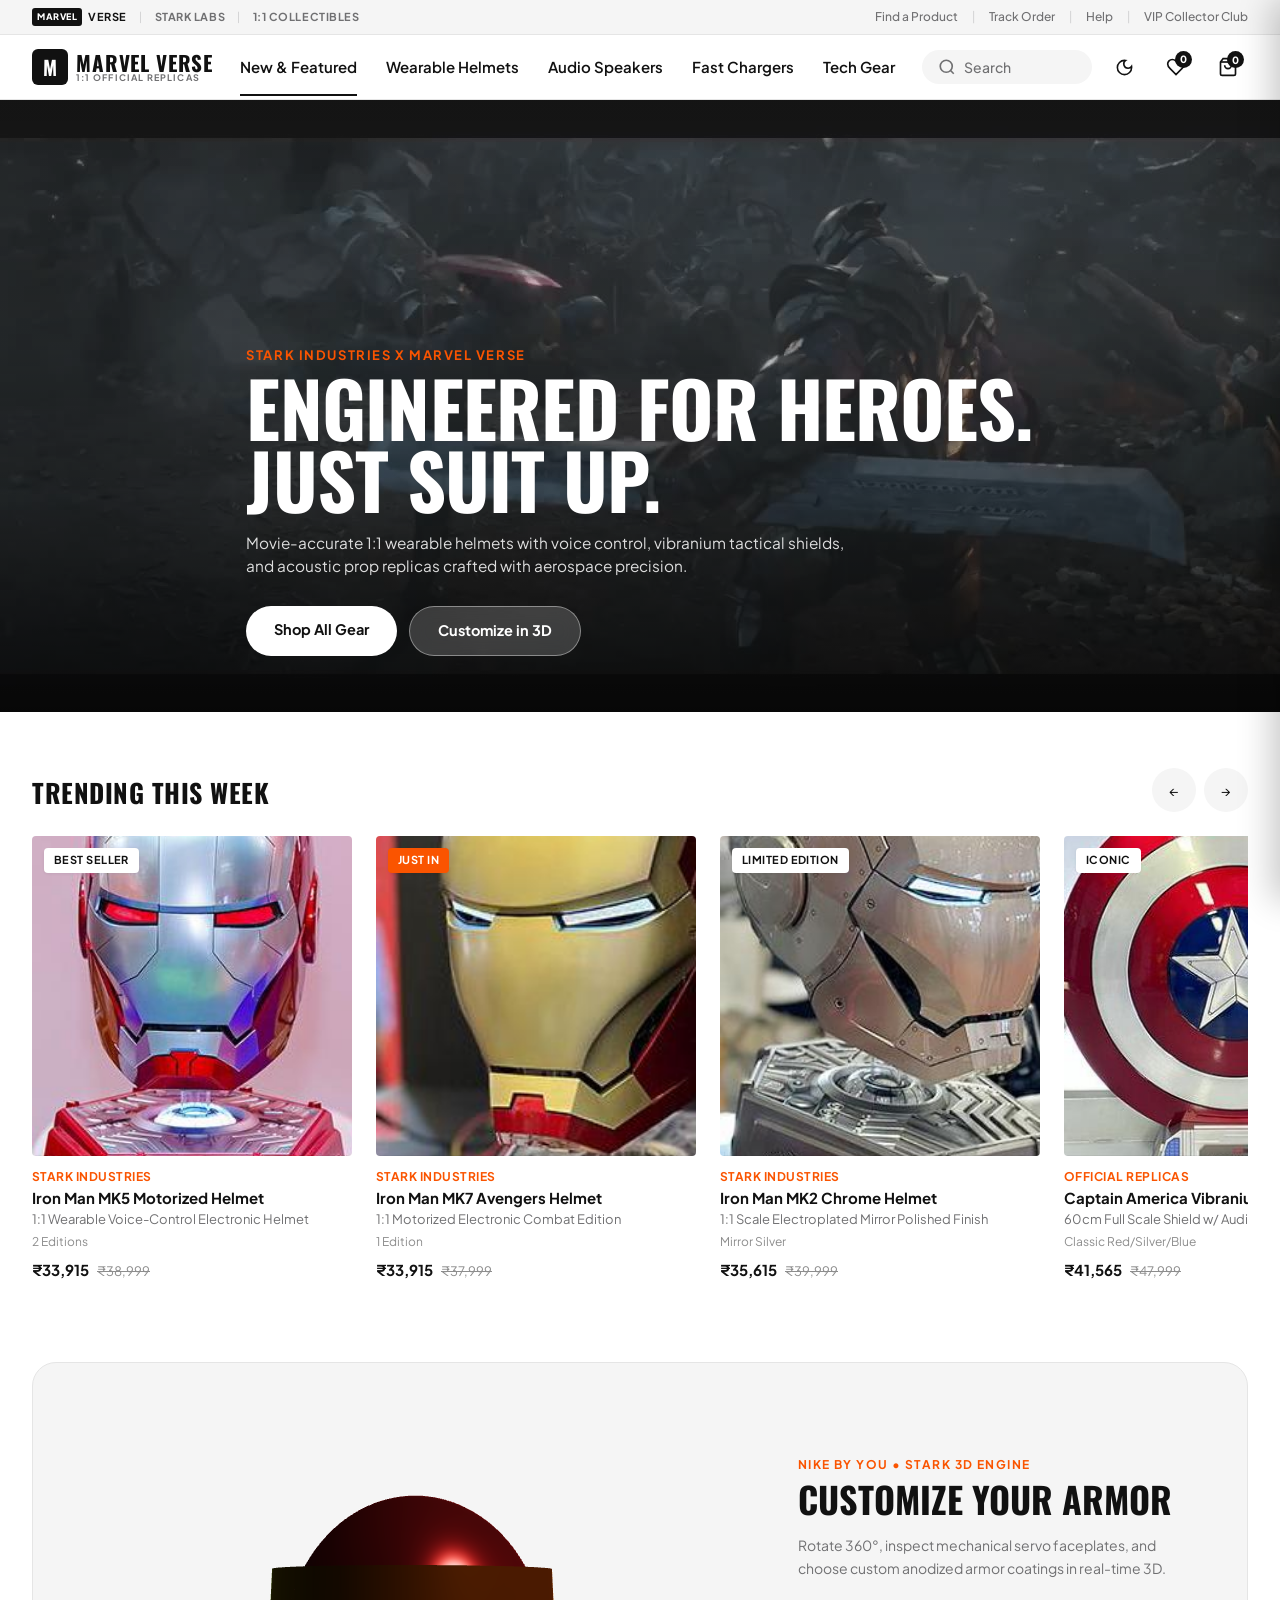
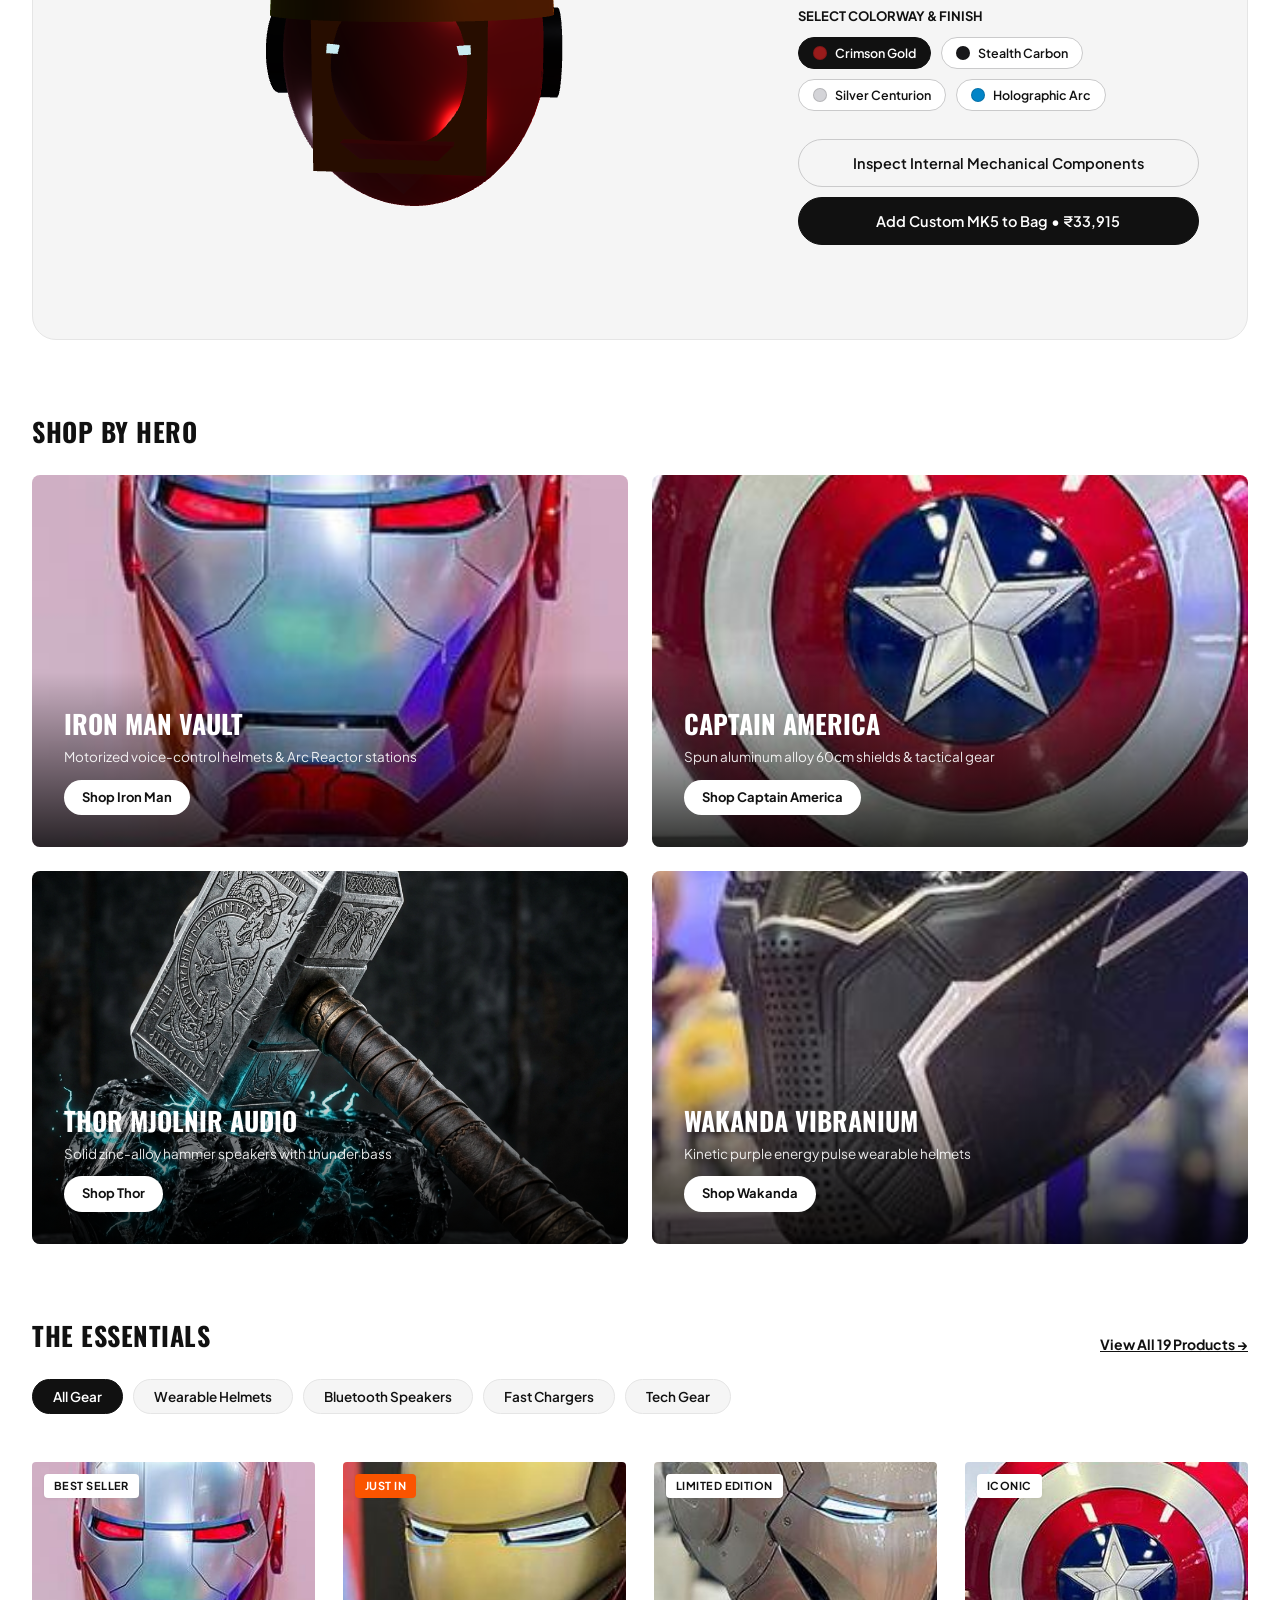
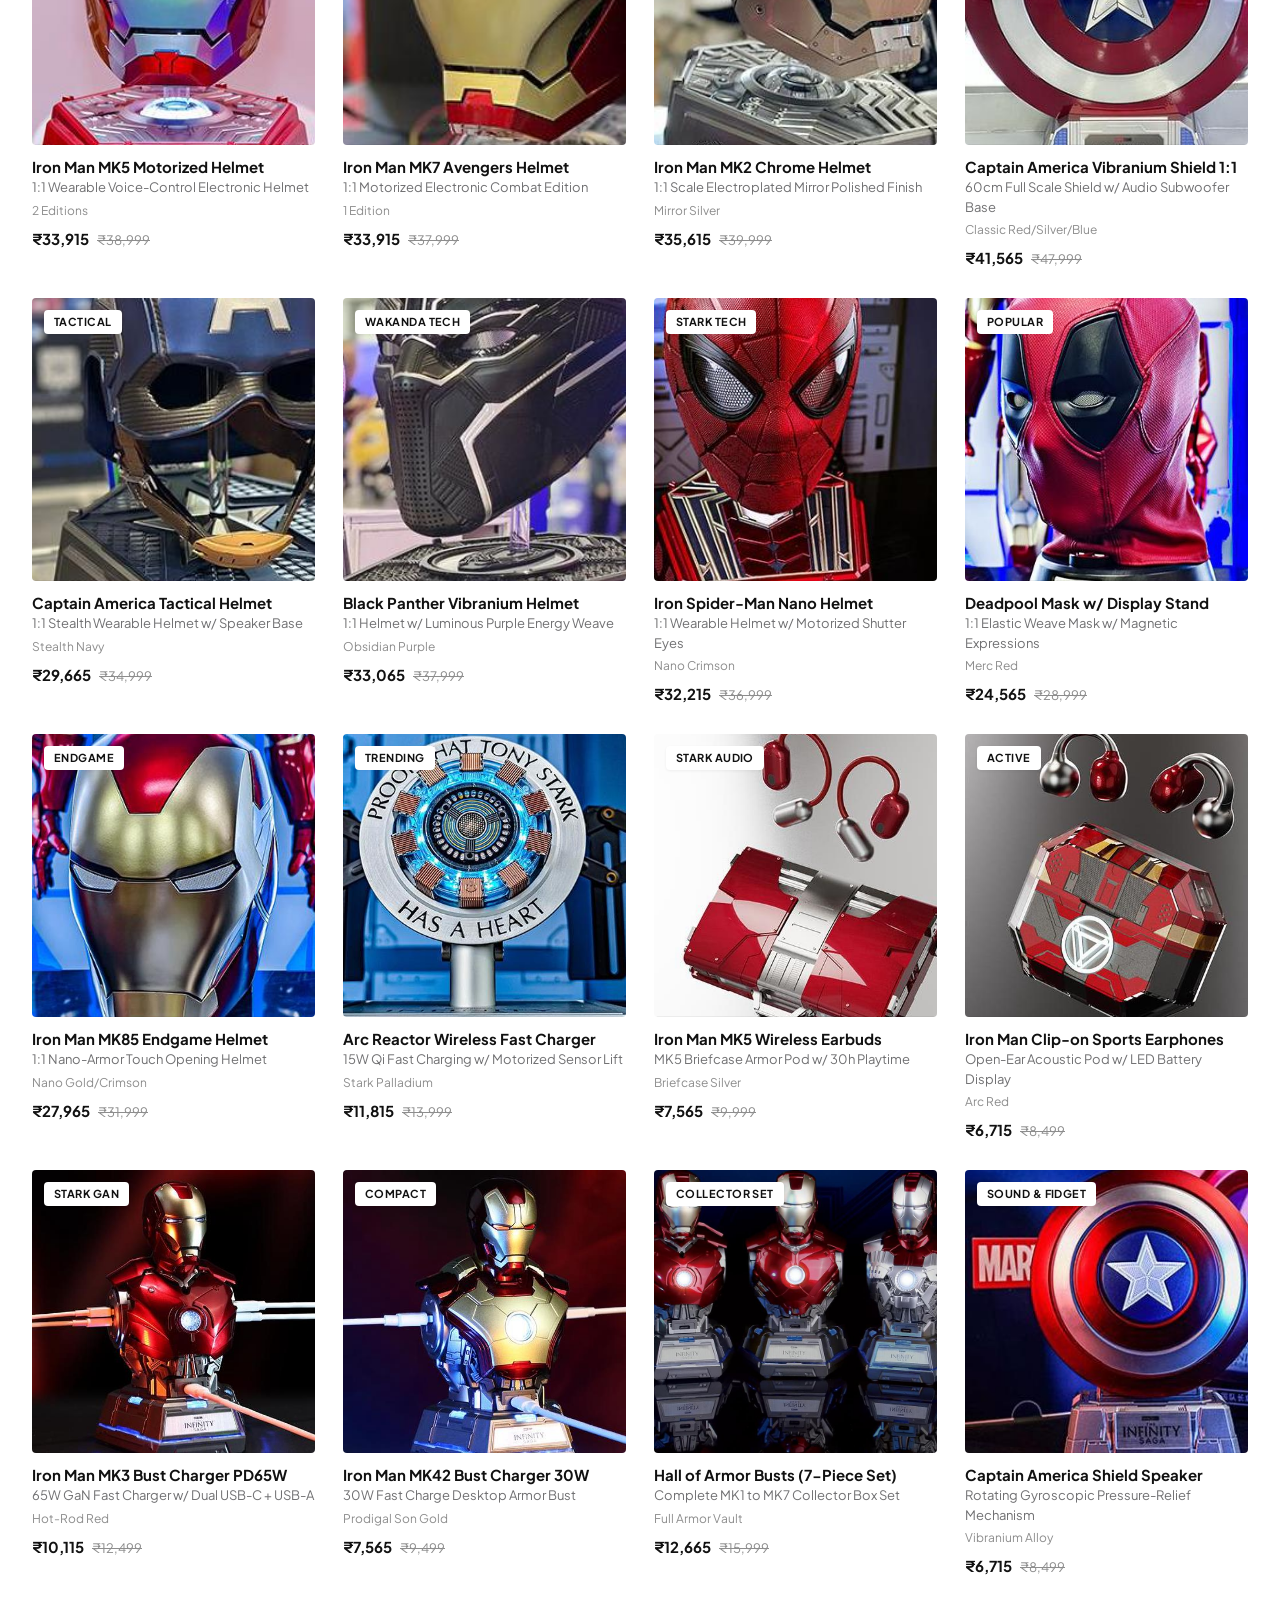
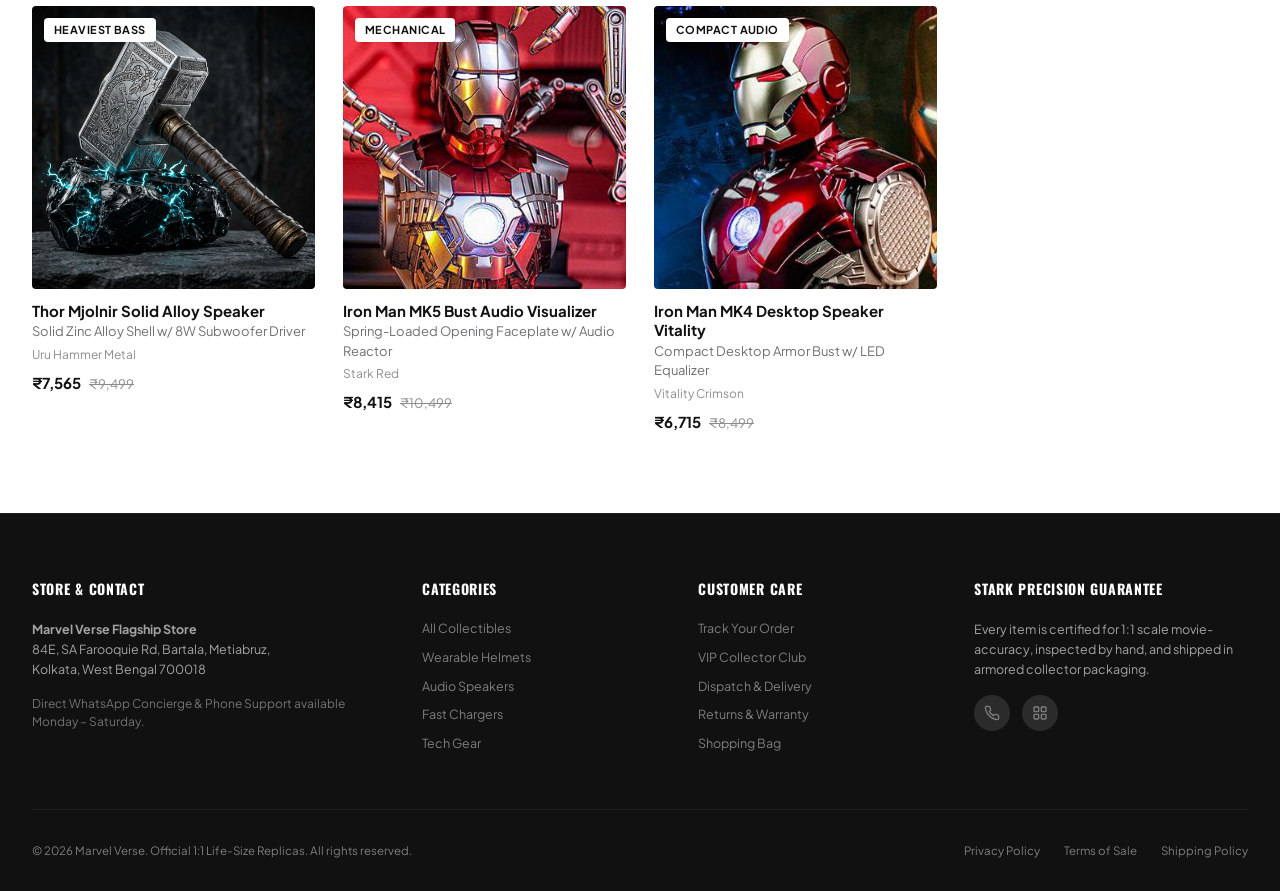
==== commit c520fc10: "Rebuild Marvel Verse digital flagship with official Nike UI/UX design language, 3D customizer stage," ====
--- a/index.html
+++ b/index.html
@@ -1,5847 +1,979 @@
 <!DOCTYPE html>
-<html lang="en" dir="ltr">
+<html lang="en" data-theme="light">
 <head>
   <meta charset="UTF-8" />
-  <meta name="viewport" content="width=device-width, initial-scale=1.0, maximum-scale=1.0, user-scalable=no, viewport-fit=cover" />
-  <title>Marvel Verse &mdash; Official 1:1 Life-Size Helmets & Tech</title>
-  <meta name="description" content="Official Marvel Verse 1:1 life-size wearable helmets, Captain America shields, Thor Mjolnir speakers, and Arc Reactor wireless chargers." />
+  <meta name="viewport" content="width=device-width, initial-scale=1.0, maximum-scale=2.0" />
+  <title>Marvel Verse. Official 1:1 Helmets & Tech Replicas</title>
+  <meta name="description" content="Shop official 1:1 life-size wearable helmets, Captain America shields, Thor Mjolnir speakers, and Arc Reactor wireless chargers. Inspired by Nike's digital flagship experience." />
 
   <!-- Favicon -->
-  <link rel="icon" type="image/svg+xml" href="data:image/svg+xml,<svg xmlns='http://www.w3.org/2000/svg' viewBox='0 0 24 24' fill='%23e11b23'><rect width='24' height='24' rx='4' fill='%23e11b23'/><text x='12' y='16' font-size='12' font-weight='bold' fill='white' text-anchor='middle' font-family='sans-serif'>M</text></svg>" />
-
-  <!-- Google Fonts: Bebas Neue, Oswald, Syne, Plus Jakarta Sans & JetBrains Mono -->
-  <link rel="preconnect" href="https://fonts.googleapis.com">
-  <link rel="preconnect" href="https://fonts.gstatic.com" crossorigin>
-  <link href="https://fonts.googleapis.com/css2?family=Bebas+Neue&family=JetBrains+Mono:wght@400;500;600;700&family=Oswald:wght@500;600;700;800&family=Plus+Jakarta+Sans:wght@300;400;500;600;700;800&family=Syne:wght@600;700;800&display=swap" rel="stylesheet">
-
-  <!-- Three.js & OrbitControls for 3D Arc Reactor Showcase -->
+  <link rel="icon" type="image/svg+xml" href="data:image/svg+xml,<svg xmlns='http://www.w3.org/2000/svg' viewBox='0 0 24 24' fill='%23111111'><rect width='24' height='24' rx='4' fill='%23111111'/><text x='12' y='16' font-size='12' font-weight='bold' fill='white' text-anchor='middle' font-family='sans-serif'>M</text></svg>" />
+
+  <!-- Core Stylesheet -->
+  <link rel="stylesheet" href="assets/css/marvel-core.css" />
+
+  <!-- Three.js (Local Bundled Library) -->
   <script src="assets/js/three.min.js"></script>
-  <script src="assets/js/OrbitControls.js"></script>
-  <script src="assets/js/arc-reactor-3d.js"></script>
   <script src="assets/js/catalog-data.js"></script>
-
-  <!-- Shared Core CSS -->
-  <link rel="stylesheet" href="assets/css/marvel-core.css" />
+  <script src="assets/js/nike-3d-stage.js"></script>
 
   <style>
-/* ==========================================================================
-   PREMIUM MINIMALIST MARVEL CINEMATIC E-COMMERCE DESIGN SYSTEM
-   - Zero emojis, refined luxury typography (Syne & Plus Jakarta Sans)
-   - Standard, intuitive e-commerce terminology (Add to Cart, Buy, Cart, Checkout)
-   - Stable titles and buttons (strictly zero movement under cursor)
-   - Subtle 3D perspective isolated strictly to the product image
-   - Self-hosted 720p HD battle video with transparent cinematic particle canvas
-   ========================================================================== */
-
-:root {
-  /* Premium Dark Obsidian Palette */
-  --bg-dark: #07090e;
-  --bg-surface: rgba(12, 16, 25, 0.92);
-  --bg-card: #0d121e;               /* Solid rich dark background - kills 20 GPU backdrop-filter passes */
-  --bg-card-hover: #131b2c;
-  --bg-input: rgba(20, 26, 40, 0.88);
-  --bg-modal: rgba(9, 12, 19, 0.98);
-
-  /* Subtle Marvel Cinematic Accents */
-  --accent-gold: #f59e0b;          /* Champagne Gold for pricing */
-  --accent-gold-soft: rgba(245, 158, 11, 0.12);
-  --accent-blue: #38bdf8;          /* Mjolnir / Arc Blue */
-  --accent-blue-soft: rgba(56, 189, 248, 0.14);
-  --accent-red: #e11d48;           /* Marvel Heritage Crimson */
-  --accent-red-hover: #be123c;
-  --accent-red-soft: rgba(225, 29, 72, 0.12);
-  --accent-green: #10b981;
-
-  /* Typography */
-  --text-pure: #ffffff;
-  --text-main: #f1f5f9;
-  --text-muted: #94a3b8;
-  --text-dim: #64748b;
-
-  /* Borders & Shadows */
-  --border-subtle: rgba(255, 255, 255, 0.08);
-  --border-light: rgba(255, 255, 255, 0.14);
-  --border-active: rgba(56, 189, 248, 0.4);
-
-  --shadow-card: 0 8px 24px rgba(0, 0, 0, 0.55);
-  --shadow-hover: 0 16px 36px rgba(0, 0, 0, 0.75);
-
-  --radius-sm: 6px;
-  --radius-md: 10px;
-  --radius-lg: 14px;
-  --radius-pill: 9999px;
-
-  --font-sans: 'Plus Jakarta Sans', -apple-system, BlinkMacSystemFont, 'Segoe UI', Roboto, sans-serif;
-  --font-display: 'Syne', -apple-system, BlinkMacSystemFont, 'Segoe UI', Roboto, sans-serif;
-  --font-marvel: 'Oswald', 'Bebas Neue', 'Impact', sans-serif;
-  --font-mono: 'JetBrains Mono', monospace;
-  --transition: all 0.22s cubic-bezier(0.16, 1, 0.3, 1);
-}
-
-*, *::before, *::after {
-  box-sizing: border-box;
-  margin: 0;
-  padding: 0;
-}
-
-html, body {
-  width: 100%;
-  max-width: 100%;
-  overflow-x: hidden !important;
-  position: relative;
-  -webkit-overflow-scrolling: touch;
-  touch-action: pan-y; /* Lock mobile to strictly vertical scrolling, prevents accidental horizontal drift */
-}
-
-/* Zero-latency mobile touch response: Eliminate 300ms tap delay */
-button, a, input, select, .marvel-poster-card, .catalog-card, .btn, .arc-btn-tool, .action-btn {
-  touch-action: manipulation;
-  -webkit-tap-highlight-color: transparent;
-}
-
-/* GPU Compositor Acceleration & Zero Glitch Layering */
-.marvel-official-hero-wrap,
-.marvel-cards-slider-outer,
-.marvel-montage-strip-wrap,
-.hero-3d-showcase,
-.cinematic-bg-container,
-.hud-bottom-nav {
-  transform: translateZ(0);
-  backface-visibility: hidden;
-  -webkit-backface-visibility: hidden;
-}
-
-
-
-body {
-  background-color: var(--bg-dark);
-  color: var(--text-main);
-  font-family: var(--font-sans);
-  font-size: 14px;
-  line-height: 1.5;
-  -webkit-font-smoothing: antialiased;
-  min-height: 100vh;
-}
-
-/* ==========================================================================
-   SELF-HOSTED CINEMATIC BATTLE VIDEO + 60 FPS OVERLAY (NO YOUTUBE)
-   Hardware accelerated 720p HD MP4 video with real-time procedural canvas.
-   Zero CSS filters for 100% smooth 60 FPS performance on all devices.
-   ========================================================================== */
-.cinematic-bg-container {
-  position: fixed;
-  top: 0;
-  left: 0;
-  width: 100%;
-  height: 100%;
-  z-index: 0;
-  pointer-events: none;
-  overflow: hidden;
-  background: #07090e;
-  transform: translateZ(0);
-}
-
-.cinematic-bg-video {
-  position: absolute;
-  top: 50%;
-  left: 50%;
-  width: 100%;
-  height: 100%;
-  min-width: 100%;
-  min-height: 100%;
-  transform: translate(-50%, -50%) scale(1.06);
-  object-fit: cover;
-  opacity: 0.86;
-  will-change: transform;
-}
-
-@media (max-width: 768px) {
-  .cinematic-bg-video {
-    transform: translate(-50%, -50%) scale(1.28);
-  }
-}
-
-#marvelCanvas {
-  position: absolute;
-  top: 0;
-  left: 0;
-  width: 100%;
-  height: 100%;
-  pointer-events: none;
-  z-index: 1;
-}
-
-.canvas-overlay-vignette {
-  position: absolute;
-  inset: 0;
-  z-index: 2;
-  pointer-events: none;
-  background: radial-gradient(circle at 50% 50%, rgba(7, 9, 14, 0.15) 0%, rgba(7, 9, 14, 0.58) 72%, rgba(7, 9, 14, 0.94) 100%);
-}
-
-/* ==========================================================================
-   MAIN NAVBAR (Clean Minimalist Luxury)
-   ========================================================================== */
-.main-header {
-  position: sticky;
-  top: 0;
-  z-index: 100;
-  background: #080b12;
-  border-bottom: 1px solid var(--border-subtle);
-  box-shadow: 0 4px 16px rgba(0, 0, 0, 0.4);
-}
-
-.header-container {
-  max-width: 1440px;
-  margin: 0 auto;
-  padding: 0 2rem;
-  display: flex;
-  align-items: center;
-  justify-content: space-between;
-  height: 68px;
-  gap: 2rem;
-}
-
-/* Brand Logo */
-.brand-logo {
-  display: flex;
-  align-items: center;
-  gap: 9px;
-  text-decoration: none;
-}
-.brand-badge {
-  background: var(--accent-red);
-  color: #fff;
-  font-weight: 900;
-  font-size: 13px;
-  padding: 3px 8px;
-  border-radius: 4px;
-  letter-spacing: 0.05em;
-}
-.brand-title {
-  font-family: var(--font-display);
-  color: var(--text-pure);
-  font-weight: 800;
-  font-size: 17px;
-  letter-spacing: 0.05em;
-  text-transform: uppercase;
-}
-.brand-sub {
-  display: none !important;
-}
-
-/* Navigation Tabs (Impressive Stark HUD Laser Animations) */
-.nav-tabs {
-  display: flex;
-  align-items: center;
-  gap: 1.6rem;
-  height: 68px;
-  position: relative;
-}
-.nav-link {
-  position: relative;
-  font-size: 13px;
-  font-weight: 600;
-  color: var(--text-muted);
-  text-decoration: none;
-  height: 100%;
-  display: inline-flex;
-  align-items: center;
-  padding: 0 4px;
-  cursor: pointer;
-  letter-spacing: 0.035em;
-  transition: color 0.22s cubic-bezier(0.16, 1, 0.3, 1), transform 0.22s cubic-bezier(0.16, 1, 0.3, 1), text-shadow 0.22s ease;
-  user-select: none;
-}
-/* Stark HUD Ambient Laser Pill behind tab on hover */
-.nav-link::before {
-  content: '';
-  position: absolute;
-  top: 50%;
-  left: -8px;
-  right: -8px;
-  height: 32px;
-  transform: translateY(-50%) scale(0.85);
-  background: radial-gradient(ellipse at center, rgba(56, 189, 248, 0.16) 0%, rgba(56, 189, 248, 0.03) 60%, transparent 75%);
-  border-radius: var(--radius-pill);
-  border: 1px solid rgba(56, 189, 248, 0.18);
-  opacity: 0;
-  pointer-events: none;
-  transition: opacity 0.24s cubic-bezier(0.16, 1, 0.3, 1), transform 0.24s cubic-bezier(0.16, 1, 0.3, 1);
-}
-/* Stark Laser Beam Underline */
-.nav-link::after {
-  content: '';
-  position: absolute;
-  bottom: 0;
-  left: 0;
-  width: 100%;
-  height: 2.5px;
-  background: linear-gradient(90deg, transparent, #38bdf8 20%, #7dd3fc 50%, #38bdf8 80%, transparent);
-  box-shadow: 0 0 12px #38bdf8, 0 0 24px rgba(56, 189, 248, 0.6);
-  transform: scaleX(0);
-  transform-origin: center;
-  border-radius: 2px;
-  opacity: 0;
-  transition: transform 0.25s cubic-bezier(0.16, 1, 0.3, 1), opacity 0.2s ease, box-shadow 0.25s ease;
-}
-.nav-link:hover {
-  color: #ffffff;
-  transform: translateY(-1.5px);
-  text-shadow: 0 0 12px rgba(56, 189, 248, 0.75), 0 0 24px rgba(56, 189, 248, 0.4);
-}
-.nav-link:hover::before {
-  opacity: 1;
-  transform: translateY(-50%) scale(1);
-}
-.nav-link:hover::after {
-  transform: scaleX(1);
-  opacity: 1;
-}
-.nav-link.active {
-  color: var(--text-pure);
-  font-weight: 700;
-  text-shadow: 0 0 10px rgba(225, 29, 72, 0.4);
-}
-.nav-link.active::after {
-  transform: scaleX(1);
-  opacity: 1;
-  background: linear-gradient(90deg, transparent, #e11d48 20%, #fb7185 50%, #e11d48 80%, transparent);
-  box-shadow: 0 0 12px #e11d48, 0 0 24px rgba(225, 29, 72, 0.6);
-}
-
-/* Right Controls */
-.header-right {
-  display: flex;
-  align-items: center;
-  gap: 1rem;
-}
-
-.search-box {
-  position: relative;
-  width: 240px;
-  display: flex;
-  align-items: center;
-}
-.search-input {
-  width: 100%;
-  background: var(--bg-input);
-  border: 1px solid var(--border-subtle);
-  padding: 8px 36px 8px 14px;
-  border-radius: var(--radius-pill);
-  font-size: 13px;
-  font-family: inherit;
-  color: var(--text-pure);
-  outline: none;
-  transition: var(--transition);
-}
-.search-input:focus {
-  border-color: var(--accent-blue);
-  background: rgba(28, 38, 58, 0.95);
-  box-shadow: 0 0 0 3px rgba(56, 189, 248, 0.15);
-}
-.search-input::placeholder {
-  color: var(--text-dim);
-}
-.search-icon {
-  position: absolute;
-  right: 12px;
-  top: 50%;
-  transform: translateY(-50%);
-  color: var(--text-dim);
-  pointer-events: none;
-}
-.search-clear-btn {
-  position: absolute;
-  right: 28px;
-  top: 50%;
-  transform: translateY(-50%);
-  background: none;
-  border: none;
-  color: var(--text-muted);
-  font-size: 16px;
-  cursor: pointer;
-  padding: 0 4px;
-  display: none;
-  line-height: 1;
-}
-.search-clear-btn:hover {
-  color: var(--text-pure);
-}
-
-/* Mobile Expandable Search Bar */
-.mobile-search-bar {
-  display: none;
-  background: #090d16;
-  border-bottom: 1px solid var(--border-subtle);
-  padding: 10px 16px;
-  position: sticky;
-  top: 68px;
-  z-index: 99;
-  box-shadow: 0 8px 24px rgba(0, 0, 0, 0.6);
-}
-.mobile-search-bar.active {
-  display: block;
-}
-.mobile-search-inner {
-  display: flex;
-  align-items: center;
-  gap: 10px;
-  background: var(--bg-input);
-  border: 1px solid var(--border-light);
-  border-radius: var(--radius-pill);
-  padding: 6px 14px;
-}
-.mobile-search-inner:focus-within {
-  border-color: var(--accent-blue);
-  box-shadow: 0 0 0 2px rgba(56, 189, 248, 0.2);
-}
-.mobile-search-input {
-  flex: 1;
-  background: transparent;
-  border: none;
-  color: var(--text-pure);
-  font-size: 14px;
-  outline: none;
-  font-family: inherit;
-}
-.mobile-search-clear {
-  background: none;
-  border: none;
-  color: var(--text-dim);
-  font-size: 18px;
-  cursor: pointer;
-  padding: 0 4px;
-  display: none;
-  line-height: 1;
-}
-.mobile-search-clear:hover {
-  color: #fff;
-}
-.mobile-search-close {
-  background: none;
-  border: none;
-  color: var(--accent-blue);
-  font-size: 13px;
-  font-weight: 600;
-  cursor: pointer;
-  padding: 0 2px;
-}
-
-/* Active Search Filter Banner */
-.search-filter-banner {
-  display: flex;
-  align-items: center;
-  justify-content: space-between;
-  background: rgba(56, 189, 248, 0.08);
-  border: 1px solid rgba(56, 189, 248, 0.25);
-  border-radius: 8px;
-  padding: 10px 16px;
-  margin-bottom: 1.5rem;
-  color: var(--text-main);
-  font-size: 13.5px;
-}
-.btn-clear-search-pill {
-  background: rgba(255, 255, 255, 0.08);
-  border: 1px solid var(--border-light);
-  color: var(--text-pure);
-  padding: 4px 10px;
-  border-radius: 4px;
-  font-size: 12px;
-  cursor: pointer;
-  font-weight: 600;
-  transition: var(--transition);
-}
-.btn-clear-search-pill:hover {
-  background: var(--accent-red);
-  border-color: var(--accent-red);
-}
-
-/* Cart Button */
-.btn-cart {
-  background: rgba(255, 255, 255, 0.05);
-  border: 1px solid var(--border-light);
-  color: var(--text-pure);
-  text-decoration: none;
-  font-family: inherit;
-  font-size: 12.5px;
-  font-weight: 600;
-  padding: 7px 14px;
-  border-radius: var(--radius-pill);
-  cursor: pointer;
-  display: inline-flex;
-  align-items: center;
-  gap: 7px;
-  transition: var(--transition);
-}
-.btn-cart:hover {
-  background: rgba(255, 255, 255, 0.1);
-  border-color: rgba(255, 255, 255, 0.25);
-}
-.cart-counter {
-  background: var(--accent-red);
-  color: #fff;
-  font-size: 10px;
-  font-weight: 700;
-  padding: 1px 6px;
-  border-radius: 10px;
-  transition: transform 0.2s cubic-bezier(0.175, 0.885, 0.32, 1.275), background-color 0.2s ease;
-  display: inline-block;
-}
-.cart-counter.bump {
-  animation: badgeBump 0.35s cubic-bezier(0.175, 0.885, 0.32, 1.275);
-}
-@keyframes badgeBump {
-  0% { transform: scale(1); }
-  50% { transform: scale(1.4); background: var(--accent-blue); }
-  100% { transform: scale(1); }
-}
-
-/* ==========================================================================
-   HERO FILTER BAR (Zero Emojis, Minimalist Luxury Pills)
-   ========================================================================== */
-.hero-filter-bar {
-  background: #090d16;
-  border-bottom: 1px solid var(--border-subtle);
-  padding: 8px 0;
-  position: sticky;
-  top: 68px;
-  z-index: 80;
-  width: 100%;
-  max-width: 100%;
-  overflow: hidden;
-  box-shadow: 0 4px 16px rgba(0, 0, 0, 0.45);
-}
-
-.hero-filter-container {
-  max-width: 1400px;
-  margin: 0 auto;
-  display: flex;
-  align-items: center;
-  gap: 10px;
-  overflow-x: auto;
-  -webkit-overflow-scrolling: touch;
-  padding: 0 2rem;
-  scrollbar-width: none;
-}
-.hero-filter-container::-webkit-scrollbar {
-  display: none;
-}
-
-.filter-label {
-  font-size: 11px;
-  font-weight: 600;
-  letter-spacing: 0.08em;
-  color: var(--text-dim);
-  text-transform: uppercase;
-  flex-shrink: 0;
-}
-
-/* Hero Filter Pills (Matching Stark HUD Laser Animations) */
-.hero-pill {
-  position: relative;
-  background: rgba(18, 24, 38, 0.7);
-  border: 1px solid var(--border-subtle);
-  color: var(--text-muted);
-  font-family: inherit;
-  font-size: 12px;
-  font-weight: 600;
-  letter-spacing: 0.035em;
-  padding: 6px 15px;
-  border-radius: var(--radius-pill);
-  cursor: pointer;
-  white-space: nowrap;
-  flex-shrink: 0;
-  overflow: hidden;
-  transition: color 0.22s cubic-bezier(0.16, 1, 0.3, 1), border-color 0.22s ease, transform 0.22s cubic-bezier(0.16, 1, 0.3, 1), box-shadow 0.22s ease, text-shadow 0.22s ease;
-  user-select: none;
-}
-.hero-pill::before {
-  content: '';
-  position: absolute;
-  inset: 0;
-  border-radius: inherit;
-  background: radial-gradient(ellipse at center, rgba(56, 189, 248, 0.18) 0%, rgba(56, 189, 248, 0.04) 60%, transparent 80%);
-  opacity: 0;
-  pointer-events: none;
-  transition: opacity 0.24s cubic-bezier(0.16, 1, 0.3, 1);
-}
-.hero-pill::after {
-  content: '';
-  position: absolute;
-  bottom: 0;
-  left: 15%;
-  width: 70%;
-  height: 2px;
-  background: linear-gradient(90deg, transparent, #38bdf8 20%, #7dd3fc 50%, #38bdf8 80%, transparent);
-  box-shadow: 0 0 10px #38bdf8, 0 0 20px rgba(56, 189, 248, 0.6);
-  transform: scaleX(0);
-  transform-origin: center;
-  border-radius: 2px;
-  opacity: 0;
-  transition: transform 0.24s cubic-bezier(0.16, 1, 0.3, 1), opacity 0.2s ease;
-}
-.hero-pill:hover {
-  color: #ffffff;
-  border-color: rgba(56, 189, 248, 0.4);
-  transform: translateY(-1.5px);
-  text-shadow: 0 0 10px rgba(56, 189, 248, 0.7);
-  box-shadow: 0 4px 14px rgba(0, 0, 0, 0.4), 0 0 12px rgba(56, 189, 248, 0.15);
-}
-.hero-pill:hover::before {
-  opacity: 1;
-}
-.hero-pill:hover::after {
-  transform: scaleX(1);
-  opacity: 1;
-}
-.hero-pill.active {
-  background: linear-gradient(135deg, rgba(225, 29, 72, 0.3) 0%, rgba(225, 29, 72, 0.5) 100%);
-  border-color: rgba(225, 29, 72, 0.75);
-  color: #ffffff;
-  font-weight: 700;
-  text-shadow: 0 0 10px rgba(225, 29, 72, 0.5);
-  box-shadow: 0 4px 18px rgba(225, 29, 72, 0.45);
-}
-.hero-pill.active::after {
-  transform: scaleX(1);
-  opacity: 1;
-  background: linear-gradient(90deg, transparent, #e11d48 20%, #fb7185 50%, #e11d48 80%, transparent);
-  box-shadow: 0 0 10px #e11d48, 0 0 20px rgba(225, 29, 72, 0.6);
-}
-
-/* ==========================================================================
-   MAIN CATALOG WRAPPER & HEADING
-   ========================================================================== */
-.main-wrapper {
-  max-width: 1400px;
-  margin: 0 auto;
-  padding: 2rem 2rem 5rem 2rem;
-  position: relative;
-  z-index: 10;
-  box-sizing: border-box;
-}
-
-.catalog-heading-bar {
-  display: flex;
-  justify-content: space-between;
-  align-items: center;
-  flex-wrap: wrap;
-  gap: 1rem;
-  margin-bottom: 1.75rem;
-}
-.catalog-title-wrap {
-  display: flex;
-  align-items: center;
-  gap: 12px;
-  flex-wrap: wrap;
-}
-.catalog-title {
-  font-family: var(--font-display);
-  font-size: 21px;
-  font-weight: 800;
-  color: var(--text-pure);
-  letter-spacing: 0.02em;
-  text-transform: uppercase;
-  transition: opacity 0.14s ease, transform 0.14s ease;
-}
-.catalog-count {
-  font-size: 12px;
-  font-weight: 500;
-  color: var(--text-dim);
-}
-
-
-.sort-select {
-  background: var(--bg-input);
-  border: 1px solid var(--border-subtle);
-  border-radius: var(--radius-sm);
-  padding: 7px 12px;
-  font-size: 12.5px;
-  font-weight: 600;
-  font-family: inherit;
-  color: var(--text-main);
-  cursor: pointer;
-  outline: none;
-  transition: var(--transition);
-}
-.sort-select:focus {
-  border-color: var(--accent-blue);
-}
-
-/* ==========================================================================
-   PRODUCT GRID & STABLE CARDS
-   - Solid luxury card background (no backdrop-filter!) kills scroll lag completely
-   - Holographic border shimmer on hover
-   - Stable titles & buttons (zero cursor jitter)
-   ========================================================================== */
-.products-grid {
-  display: grid;
-  grid-template-columns: repeat(4, minmax(0, 1fr));
-  gap: 2.25rem;
-  width: 100%;
-  box-sizing: border-box;
-}
-
-.product-card {
-  background: var(--bg-card);
-  border: 1px solid var(--border-subtle);
-  border-radius: var(--radius-lg);
-  overflow: hidden;
-  display: flex;
-  flex-direction: column;
-  box-shadow: var(--shadow-card);
-  transition: border-color 0.25s ease, background 0.25s ease, box-shadow 0.25s ease;
-  position: relative;
-  min-width: 0;
-  animation: fastCardFade 0.12s ease-out;
-}
-
-/* Holographic Edge Shimmer on Hover */
-.product-card::before {
-  content: '';
-  position: absolute;
-  inset: 0;
-  border-radius: inherit;
-  padding: 1px;
-  background: linear-gradient(135deg, rgba(225, 29, 72, 0.45) 0%, transparent 45%, rgba(56, 189, 248, 0.4) 100%);
-  -webkit-mask: linear-gradient(#fff 0 0) content-box, linear-gradient(#fff 0 0);
-  -webkit-mask-composite: xor;
-  mask-composite: exclude;
-  opacity: 0;
-  transition: opacity 0.3s ease;
-  pointer-events: none;
-  z-index: 10;
-}
-
-@keyframes fastCardFade {
-  0% {
-    opacity: 0;
-  }
-  100% {
-    opacity: 1;
-  }
-}
-
-.product-card:hover {
-  background: var(--bg-card-hover);
-  border-color: rgba(255, 255, 255, 0.2);
-  box-shadow: 0 14px 34px rgba(0, 0, 0, 0.75), 0 0 18px rgba(56, 189, 248, 0.08);
-}
-
-.product-card:hover::before {
-  opacity: 1;
-}
-
-/* Product Image Box (ONLY this element tilts slightly, max 3°) */
-.product-image-container {
-  position: relative;
-  width: 100%;
-  aspect-ratio: 4 / 5;
-  background: rgba(10, 14, 22, 0.6);
-  overflow: hidden;
-  cursor: pointer;
-  perspective: 700px; /* Isolated perspective strictly for image */
-}
-
-.product-image-inner {
-  position: relative;
-  width: 100%;
-  height: 100%;
-  transform-style: preserve-3d;
-  will-change: transform;
-  transition: transform 0.25s cubic-bezier(0.16, 1, 0.3, 1);
-}
-
-.media-primary,
-.media-secondary {
-  position: absolute;
-  top: 0;
-  left: 0;
-  width: 100%;
-  height: 100%;
-  object-fit: cover;
-  object-position: center;
-  transition: opacity 0.08s cubic-bezier(0, 0, 0.2, 1), transform 0.12s ease-out;
-  will-change: opacity, transform;
-}
-.media-primary {
-  opacity: 1;
-  z-index: 1;
-}
-.media-secondary {
-  opacity: 0;
-  z-index: 2;
-}
-
-.product-card:hover .media-primary,
-.product-card.touch-active .media-primary,
-.product-card:active .media-primary {
-  transform: scale(1.03);
-}
-.product-card:hover .media-secondary,
-.product-card.touch-active .media-secondary,
-.product-card:active .media-secondary {
-  opacity: 1;
-  transform: scale(1.03);
-}
-
-/* Subtle Specular Sheen across image */
-.image-specular-glint {
-  position: absolute;
-  inset: 0;
-  pointer-events: none;
-  z-index: 4;
-  opacity: 0;
-  transition: opacity 0.3s ease;
-  background: radial-gradient(circle 200px at var(--glint-x, 50%) var(--glint-y, 50%), rgba(255, 255, 255, 0.15) 0%, transparent 60%);
-}
-.product-card:hover .image-specular-glint {
-  opacity: 1;
-}
-
-/* Wishlist Button */
-.btn-wishlist {
-  position: absolute;
-  top: 10px;
-  right: 10px;
-  z-index: 6;
-  background: rgba(10, 14, 22, 0.65);
-  backdrop-filter: blur(6px);
-  border: 1px solid var(--border-subtle);
-  width: 30px;
-  height: 30px;
-  border-radius: 50%;
-  display: flex;
-  align-items: center;
-  justify-content: center;
-  cursor: pointer;
-  color: var(--text-dim);
-  transition: var(--transition);
-}
-.btn-wishlist:hover, .btn-wishlist.active {
-  color: var(--accent-red);
-  border-color: var(--accent-red);
-  background: rgba(225, 29, 72, 0.15);
-}
-
-/* Banner strip on bottom of image */
-.image-banner-strip {
-  position: absolute;
-  bottom: 0;
-  left: 0;
-  width: 100%;
-  background: linear-gradient(to top, rgba(8, 11, 18, 0.95), rgba(8, 11, 18, 0.5) 70%, transparent);
-  color: var(--text-dim);
-  font-size: 9px;
-  font-weight: 700;
-  letter-spacing: 0.12em;
-  text-transform: uppercase;
-  padding: 10px 10px 6px 10px;
-  z-index: 5;
-}
-
-/* ==========================================================================
-   ROCK-SOLID CARD DETAILS (100% STABLE, NO JITTER OR FLOATING)
-   ========================================================================== */
-.product-details {
-  padding: 14px;
-  display: flex;
-  flex-direction: column;
-  flex: 1;
-  background: transparent;
-  transform: none !important; /* Strictly lock position */
-}
-
-.product-title {
-  font-size: 13.5px;
-  font-weight: 700;
-  color: var(--text-pure);
-  line-height: 1.35;
-  margin-bottom: 3px;
-  white-space: nowrap;
-  overflow: hidden;
-  text-overflow: ellipsis;
-  cursor: pointer;
-}
-.product-title:hover {
-  color: var(--accent-blue);
-}
-
-.product-subtitle {
-  font-size: 11px;
-  color: var(--text-dim);
-  font-weight: 500;
-  letter-spacing: 0.02em;
-  margin-bottom: 12px;
-  white-space: nowrap;
-  overflow: hidden;
-  text-overflow: ellipsis;
-}
-
-.product-price-row {
-  display: flex;
-  align-items: center;
-  gap: 8px;
-  margin-top: auto;
-  margin-bottom: 12px;
-}
-.product-price {
-  font-size: 16px;
-  font-weight: 700;
-  color: #fbbf24;
-  font-family: var(--font-mono);
-  font-feature-settings: 'tnum' 1;
-}
-.product-mrp {
-  font-size: 11.5px;
-  color: var(--text-dim);
-  text-decoration: line-through;
-  font-family: var(--font-mono);
-}
-.product-delivery-badge {
-  margin-left: auto;
-  font-size: 9px;
-  font-weight: 600;
-  letter-spacing: 0.08em;
-  text-transform: uppercase;
-  color: var(--text-muted);
-  background: rgba(255, 255, 255, 0.04);
-  border: 1px solid rgba(255, 255, 255, 0.08);
-  padding: 2px 7px;
-  border-radius: var(--radius-pill);
-}
-
-/* Clean, Rock-Solid "Add to Cart" Button (Easy to click!) */
-.btn-add-to-cart {
-  width: 100%;
-  background: linear-gradient(135deg, #e11d48 0%, #be123c 100%);
-  color: #ffffff;
-  border: 1px solid rgba(255, 255, 255, 0.12);
-  font-family: inherit;
-  font-size: 11.5px;
-  font-weight: 700;
-  letter-spacing: 0.06em;
-  text-transform: uppercase;
-  padding: 9.5px 12px;
-  border-radius: var(--radius-md);
-  cursor: pointer;
-  display: flex;
-  align-items: center;
-  justify-content: center;
-  gap: 7px;
-  position: relative;
-  overflow: hidden;
-  transition: background 0.3s cubic-bezier(0.16, 1, 0.3, 1), border-color 0.3s ease, box-shadow 0.3s ease, transform 0.15s ease !important;
-  transform: none !important; /* Guaranteed zero jitter */
-}
-.btn-add-to-cart:hover {
-  background: linear-gradient(135deg, #f43f5e 0%, #e11d48 100%);
-  box-shadow: 0 6px 18px rgba(225, 29, 72, 0.38);
-  border-color: rgba(255, 255, 255, 0.25);
-}
-.btn-add-to-cart:active {
-  transform: scale(0.97) !important;
-}
-
-/* Avengers Weapon & Emblem Animation & Hero Themed Button Colors */
-@keyframes weaponPop {
-  0% { transform: scale(0) rotate(-30deg); opacity: 0; }
-  60% { transform: scale(1.28) rotate(8deg); opacity: 1; }
-  100% { transform: scale(1) rotate(0deg); opacity: 1; }
-}
-
-.avengers-weapon-icon {
-  display: inline-flex;
-  align-items: center;
-  justify-content: center;
-  animation: weaponPop 0.35s cubic-bezier(0.175, 0.885, 0.32, 1.275) forwards;
-  filter: drop-shadow(0 0 6px rgba(255, 255, 255, 0.7));
-  flex-shrink: 0;
-  vertical-align: middle;
-}
-
-/* Thor: Mjolnir Thunder Cyan & Asgardian Gold Glow */
-.btn-add-to-cart.added-thor {
-  background: linear-gradient(135deg, #0369a1 0%, #0284c7 40%, #d97706 100%) !important;
-  border-color: rgba(56, 189, 248, 0.7) !important;
-  box-shadow: 0 0 18px rgba(56, 189, 248, 0.7), 0 4px 14px rgba(245, 158, 11, 0.4) !important;
-  color: #ffffff !important;
-}
-
-/* Captain America: Star Vibranium Blue & Crimson Shield Glow */
-.btn-add-to-cart.added-captain-america {
-  background: linear-gradient(135deg, #1e40af 0%, #2563eb 45%, #b91c1c 100%) !important;
-  border-color: rgba(96, 165, 250, 0.7) !important;
-  box-shadow: 0 0 18px rgba(37, 99, 235, 0.7), 0 4px 14px rgba(220, 38, 38, 0.5) !important;
-  color: #ffffff !important;
-}
-
-/* Iron Man: Stark Arc Reactor Gold & Crimson Armor Glow */
-.btn-add-to-cart.added-iron-man {
-  background: linear-gradient(135deg, #991b1b 0%, #b91c1c 45%, #d97706 100%) !important;
-  border-color: rgba(245, 158, 11, 0.7) !important;
-  box-shadow: 0 0 18px rgba(220, 38, 38, 0.8), 0 4px 14px rgba(245, 158, 11, 0.5) !important;
-  color: #ffffff !important;
-}
-
-/* Spider-Man: Web Scarlet & Spidey Blue Glow */
-.btn-add-to-cart.added-spider-man {
-  background: linear-gradient(135deg, #991b1b 0%, #dc2626 50%, #1e3a8a 100%) !important;
-  border-color: rgba(239, 68, 68, 0.7) !important;
-  box-shadow: 0 0 18px rgba(220, 38, 38, 0.7), 0 4px 14px rgba(30, 58, 138, 0.4) !important;
-  color: #ffffff !important;
-}
-
-/* Black Panther / Wakanda: Kinetic Vibranium Purple Glow */
-.btn-add-to-cart.added-wakanda {
-  background: linear-gradient(135deg, #4c1d95 0%, #6b21a8 50%, #9333ea 100%) !important;
-  border-color: rgba(192, 132, 252, 0.7) !important;
-  box-shadow: 0 0 18px rgba(168, 85, 247, 0.75), 0 4px 14px rgba(147, 51, 234, 0.4) !important;
-  color: #ffffff !important;
-}
-
-/* Classic Avengers Assemble Gold & Crimson Glow */
-.btn-add-to-cart.added-avengers {
-  background: linear-gradient(135deg, #be123c 0%, #e11d48 50%, #f59e0b 100%) !important;
-  border-color: rgba(251, 191, 36, 0.7) !important;
-  box-shadow: 0 0 18px rgba(225, 29, 72, 0.7), 0 4px 14px rgba(245, 158, 11, 0.4) !important;
-  color: #ffffff !important;
-}
-
-.btn-add-to-cart.btn-added {
-  background: linear-gradient(135deg, #059669 0%, #047857 100%) !important;
-  border-color: rgba(52, 211, 153, 0.4) !important;
-  box-shadow: 0 4px 14px rgba(16, 185, 129, 0.35) !important;
-}
-
-
-.btn-checkout {
-  width: 100%;
-  background: linear-gradient(135deg, #e11d48 0%, #be123c 100%);
-  color: #fff;
-  border: 1px solid rgba(255, 255, 255, 0.15);
-  font-family: inherit;
-  font-size: 12.5px;
-  font-weight: 700;
-  letter-spacing: 0.06em;
-  text-transform: uppercase;
-  padding: 12px;
-  border-radius: var(--radius-md);
-  cursor: pointer;
-  transition: var(--transition);
-}
-.btn-checkout:hover {
-  background: linear-gradient(135deg, #f43f5e 0%, #e11d48 100%);
-  box-shadow: 0 6px 20px rgba(225, 29, 72, 0.4);
-}
-
-/* ==========================================================================
-   QUICK VIEW MODAL
-   ========================================================================== */
-.modal-overlay {
-  position: fixed;
-  inset: 0;
-  width: 100%;
-  height: 100%;
-  background: rgba(4, 6, 12, 0.82);
-  backdrop-filter: blur(8px);
-  -webkit-backdrop-filter: blur(8px);
-  z-index: 220;
-  opacity: 0;
-  pointer-events: none;
-  transition: opacity 0.25s ease;
-  display: flex;
-  align-items: center;
-  justify-content: center;
-  padding: 1rem;
-}
-.modal-overlay.active {
-  opacity: 1;
-  pointer-events: auto;
-}
-.modal-container {
-  background: var(--bg-modal);
-  border: 1px solid var(--border-light);
-  border-radius: var(--radius-md);
-  max-width: 820px;
-  width: 100%;
-  max-height: 90vh;
-  overflow-y: auto;
-  position: relative;
-  box-shadow: 0 25px 50px rgba(0, 0, 0, 0.85);
-  transform: translateY(15px);
-  transition: transform 0.28s cubic-bezier(0.16, 1, 0.3, 1);
-}
-.modal-overlay.active .modal-container {
-  transform: translateY(0);
-}
-.modal-top-bar {
-  display: flex;
-  justify-content: space-between;
-  align-items: center;
-  padding: 12px 18px;
-  border-bottom: 1px solid var(--border-subtle);
-  background: rgba(14, 19, 30, 0.96);
-  position: sticky;
-  top: 0;
-  z-index: 20;
-}
-
-.qv-back-btn {
-  display: inline-flex;
-  align-items: center;
-  gap: 8px;
-  background: rgba(255, 255, 255, 0.08);
-  border: 1px solid var(--border-light);
-  border-radius: var(--radius-pill);
-  color: var(--text-main);
-  padding: 6px 14px;
-  font-family: var(--font-sans);
-  font-size: 12px;
-  font-weight: 600;
-  cursor: pointer;
-  transition: all 0.2s ease;
-}
-
-.qv-back-btn:hover {
-  background: rgba(0, 240, 255, 0.15);
-  border-color: var(--accent-blue);
-  color: var(--accent-blue);
-}
-
-.modal-close-btn {
-  position: static;
-  background: rgba(255, 255, 255, 0.08);
-  border: 1px solid var(--border-light);
-  width: 36px;
-  height: 36px;
-  min-width: 36px;
-  border-radius: 50%;
-  color: var(--text-pure);
-  cursor: pointer;
-  display: flex;
-  align-items: center;
-  justify-content: center;
-  transition: all 0.2s ease;
-}
-
-.modal-close-btn:hover {
-  background: rgba(225, 29, 72, 0.25);
-  border-color: var(--accent-red);
-  color: #ff4d6d;
-  transform: scale(1.08);
-}
-
-.qv-actions-row {
-  display: flex;
-  gap: 10px;
-  align-items: center;
-  margin-top: auto;
-}
-
-.btn-qv-back {
-  padding: 12px 18px;
-  font-size: 13px;
-  font-weight: 600;
-  font-family: var(--font-sans);
-  background: rgba(255, 255, 255, 0.06);
-  border: 1px solid var(--border-subtle);
-  border-radius: var(--radius-sm);
-  color: var(--text-muted);
-  cursor: pointer;
-  transition: all 0.2s ease;
-  white-space: nowrap;
-}
-
-.btn-qv-back:hover {
-  background: rgba(255, 255, 255, 0.12);
-  color: #ffffff;
-  border-color: rgba(255, 255, 255, 0.2);
-}
-
-/* Floating Back to Top / 3D Heart Showcase Button */
-.floating-back-top {
-  position: fixed;
-  bottom: 80px;
-  right: 24px;
-  display: inline-flex;
-  align-items: center;
-  gap: 8px;
-  padding: 10px 18px;
-  background: rgba(10, 14, 23, 0.94);
-  backdrop-filter: blur(14px);
-  -webkit-backdrop-filter: blur(14px);
-  border: 1px solid rgba(0, 240, 255, 0.4);
-  color: #00f0ff;
-  border-radius: var(--radius-pill);
-  font-family: var(--font-sans);
-  font-size: 12px;
-  font-weight: 700;
-  cursor: pointer;
-  z-index: 999;
-  box-shadow: 0 8px 30px rgba(0, 0, 0, 0.7), 0 0 20px rgba(0, 240, 255, 0.15);
-  opacity: 0;
-  pointer-events: none;
-  transform: translateY(12px);
-  transition: opacity 0.3s ease, transform 0.3s ease, background 0.2s, box-shadow 0.2s;
-}
-
-.floating-back-top.visible {
-  opacity: 1;
-  pointer-events: auto;
-  transform: translateY(0);
-}
-
-.floating-back-top:hover {
-  background: #00f0ff;
-  color: #040810;
-  box-shadow: 0 10px 35px rgba(0, 240, 255, 0.45);
-  transform: translateY(-2px);
-}
-.qv-grid {
-  display: grid;
-  grid-template-columns: 1fr 1fr;
-  gap: 2rem;
-  padding: 2rem;
-}
-.qv-main-img {
-  width: 100%;
-  aspect-ratio: 4 / 5;
-  border-radius: var(--radius-sm);
-  object-fit: cover;
-  background: #111;
-}
-.qv-thumbs-strip {
-  display: flex;
-  gap: 8px;
-  margin-top: 10px;
-}
-.qv-thumb-item {
-  width: 55px;
-  height: 70px;
-  border-radius: var(--radius-sm);
-  border: 1px solid var(--border-subtle);
-  overflow: hidden;
-  cursor: pointer;
-  opacity: 0.6;
-}
-.qv-thumb-item.active, .qv-thumb-item:hover {
-  opacity: 1;
-  border-color: var(--accent-blue);
-}
-.qv-thumb-item img {
-  width: 100%;
-  height: 100%;
-  object-fit: cover;
-}
-
-/* Toast */
-.toast-box {
-  position: fixed;
-  bottom: 24px;
-  right: 24px;
-  background: var(--bg-surface);
-  backdrop-filter: blur(12px);
-  border: 1px solid var(--border-light);
-  color: var(--text-pure);
-  padding: 10px 18px;
-  border-radius: var(--radius-pill);
-  font-size: 12.5px;
-  font-weight: 600;
-  box-shadow: 0 10px 25px rgba(0, 0, 0, 0.6);
-  z-index: 300;
-  animation: slideUpToast 0.25s ease;
-}
-@keyframes slideUpToast {
-  from { transform: translateY(20px); opacity: 0; }
-  to { transform: translateY(0); opacity: 1; }
-}
-
-/* ==========================================================================
-   OFFICIAL MARVEL AESTHETIC & HERO SHOWCASE (IMAGE 2 & IMAGE 1 VIBE)
-   - Official Red Box Marvel Branding & Ticker Stream
-   - Cinematic "COLLECTIBLES" display header
-   - Clean Poster Cards Carousel with Red Chevron Next Button
-   - Dynamic S-Curve Character Montage Strip
-   - "A UNIVERSE OF SUPER HERO COLLECTIBLES" Callout with Slanted Red CTA
-   ========================================================================== */
-
-/* Mobile Hamburger & Search Buttons */
-.btn-hamburger, .btn-search-mobile {
-  background: none;
-  border: none;
-  color: var(--text-pure);
-  cursor: pointer;
-  padding: 6px;
-  display: none;
-  align-items: center;
-  justify-content: center;
-  border-radius: 4px;
-  transition: background 0.2s ease;
-}
-.btn-hamburger:hover, .btn-search-mobile:hover {
-  background: rgba(255, 255, 255, 0.08);
-}
-
-/* Official Marvel Hero Wrapper */
-.marvel-official-hero-wrap {
-  width: 100%;
-  position: relative;
-  z-index: 20;
-}
-
-/* Header Area ("COLLECTIBLES" - Transparent to reveal background video) */
-.marvel-hero-header-area {
-  background: transparent;
-  padding: 16px 20px 12px 20px;
-  text-align: center;
-  position: relative;
-  border-top: none;
-}
-.marvel-hero-main-title {
-  font-family: var(--font-marvel);
-  font-size: clamp(38px, 6.2vw, 56px);
-  font-weight: 700;
-  color: #ffffff;
-  letter-spacing: 0.04em;
-  text-transform: uppercase;
-  line-height: 1;
-  margin-bottom: 6px;
-  text-shadow: 0 4px 20px rgba(0, 0, 0, 0.75);
-}
-.marvel-hero-main-sub {
-  font-family: var(--font-sans);
-  font-size: clamp(12.5px, 2vw, 14.5px);
-  color: rgba(255, 255, 255, 0.88);
-  max-width: 520px;
-  margin: 0 auto;
-  line-height: 1.4;
-  font-weight: 400;
-  text-shadow: 0 2px 8px rgba(0, 0, 0, 0.6);
-}
-
-/* Poster Cards Slider Outer (Transparent to show background video) */
-.marvel-cards-slider-outer {
-  background: transparent;
-  padding: 10px 16px 20px 16px;
-  position: relative;
-  overflow: hidden;
-  box-shadow: none;
-}
-.marvel-cards-slider {
-  max-width: 1440px;
-  margin: 0 auto;
-  display: flex;
-  gap: 14px;
-  overflow-x: auto;
-  scroll-snap-type: x mandatory;
-  scroll-behavior: smooth;
-  -webkit-overflow-scrolling: touch;
-  scrollbar-width: none;
-  padding-right: 48px;
-}
-.marvel-cards-slider::-webkit-scrollbar {
-  display: none;
-}
-.marvel-poster-card {
-  flex: 0 0 clamp(150px, 40vw, 195px);
-  scroll-snap-align: start;
-  cursor: pointer;
-  display: flex;
-  flex-direction: column;
-  user-select: none;
-  transition: transform 0.22s cubic-bezier(0.16, 1, 0.3, 1);
-}
-.marvel-poster-card:hover {
-  transform: translateY(-3px);
-}
-.marvel-poster-img-wrap {
-  aspect-ratio: 2 / 3;
-  border-radius: 4px;
-  overflow: hidden;
-  position: relative;
-  background: #0f131a;
-  box-shadow: 0 4px 14px rgba(0, 0, 0, 0.4);
-  border: 1px solid rgba(255, 255, 255, 0.08);
-}
-.marvel-poster-img-wrap img {
-  width: 100%;
-  height: 100%;
-  object-fit: cover;
-  object-position: center;
-  display: block;
-  transition: transform 0.35s ease;
-}
-.marvel-poster-card:hover .marvel-poster-img-wrap img {
-  transform: scale(1.05);
-}
-.marvel-poster-scale-badge {
-  position: absolute;
-  bottom: 6px;
-  left: 6px;
-  font-family: var(--font-mono);
-  font-size: 9px;
-  font-weight: 700;
-  color: #ffffff;
-  background: rgba(0, 0, 0, 0.82);
-  padding: 2px 5px;
-  border-radius: 3px;
-  letter-spacing: 0.04em;
-  backdrop-filter: blur(4px);
-}
-.marvel-poster-info {
-  padding-top: 8px;
-}
-.marvel-poster-title {
-  font-family: var(--font-sans);
-  font-size: 13px;
-  font-weight: 700;
-  color: #ffffff;
-  line-height: 1.25;
-  margin-bottom: 2px;
-  white-space: nowrap;
-  overflow: hidden;
-  text-overflow: ellipsis;
-  text-shadow: 0 2px 6px rgba(0, 0, 0, 0.85);
-}
-.marvel-poster-sub {
-  font-family: var(--font-sans);
-  font-size: 11px;
-  font-weight: 600;
-  color: rgba(255, 255, 255, 0.72);
-  letter-spacing: 0.02em;
-  text-transform: uppercase;
-  text-shadow: 0 1px 4px rgba(0, 0, 0, 0.85);
-}
-.marvel-slider-next-btn {
-  position: absolute;
-  right: 10px;
-  top: 45%;
-  transform: translateY(-50%);
-  width: 28px;
-  height: 38px;
-  background: #e62429;
-  color: #ffffff;
-  border: none;
-  border-radius: 3px;
-  display: flex;
-  align-items: center;
-  justify-content: center;
-  cursor: pointer;
-  box-shadow: 0 4px 12px rgba(230, 36, 41, 0.4);
-  z-index: 5;
-  transition: background 0.2s, transform 0.2s;
-}
-.marvel-slider-next-btn:hover {
-  background: #c5181d;
-  transform: translateY(-50%) scale(1.06);
-}
-
-/* S-Curve Product Showcase Strip (Exact cropping & style of Image 2 with product photos) */
-.marvel-montage-strip-wrap {
-  width: 100%;
-  overflow: hidden;
-  background: #000000;
-  line-height: 0;
-  position: relative;
-  border-top: 1px solid rgba(255, 255, 255, 0.08);
-  border-bottom: 1px solid rgba(255, 255, 255, 0.08);
-}
-.marvel-montage-svg {
-  width: 100%;
-  height: clamp(170px, 28vw, 320px);
-  display: block;
-}
-
-/* Universe Callout Feature Section (from Image 1) */
-.marvel-universe-callout-section {
-  background: #111216;
-  padding: 34px 20px 40px 20px;
-  position: relative;
-  clip-path: polygon(0 0, 100% 0, 100% calc(100% - 16px), 0 100%);
-  border-bottom: 2px solid rgba(230, 36, 41, 0.35);
-}
-.marvel-universe-callout-inner {
-  max-width: 1440px;
-  margin: 0 auto;
-  text-align: left;
-}
-.marvel-arch-insignia {
-  width: 72px;
-  height: 20px;
-  margin-bottom: 12px;
-}
-.marvel-arch-svg {
-  width: 100%;
-  height: 100%;
-  display: block;
-}
-.marvel-universe-title {
-  font-family: var(--font-marvel);
-  font-size: clamp(26px, 5.2vw, 40px);
-  font-weight: 700;
-  color: #ffffff;
-  line-height: 1.08;
-  letter-spacing: 0.03em;
-  margin-bottom: 10px;
-  text-transform: uppercase;
-}
-.marvel-universe-sub {
-  font-family: var(--font-sans);
-  font-size: clamp(12.5px, 2vw, 14.5px);
-  color: rgba(255, 255, 255, 0.85);
-  max-width: 520px;
-  line-height: 1.45;
-  margin-bottom: 20px;
-}
-.marvel-slanted-cta-btn {
-  display: inline-block;
-  background: #e62429;
-  transform: skewX(-14deg);
-  padding: 9px 24px;
-  border-radius: 2px;
-  text-decoration: none;
-  box-shadow: 0 4px 14px rgba(230, 36, 41, 0.4);
-  transition: background 0.2s, transform 0.2s;
-}
-.marvel-slanted-cta-btn:hover {
-  background: #c5181d;
-  transform: skewX(-14deg) translateY(-2px);
-}
-.marvel-slanted-cta-text {
-  display: inline-block;
-  transform: skewX(14deg);
-  font-family: var(--font-marvel);
-  font-size: 13px;
-  font-weight: 700;
-  color: #ffffff;
-  letter-spacing: 0.08em;
-  text-transform: uppercase;
-}
-
-/* 3-Image Small Gallery of Real Item on Landing Page */
-.arc-mini-gallery {
-  display: grid;
-  grid-template-columns: repeat(3, 1fr);
-  gap: 10px;
-  margin: 12px 0 16px 0;
-}
-.arc-mini-thumb {
-  position: relative;
-  aspect-ratio: 4 / 3;
-  border-radius: 5px;
-  overflow: hidden;
-  background: #0f131a;
-  border: 1px solid rgba(255, 255, 255, 0.1);
-  cursor: pointer;
-  transition: transform 0.2s ease, border-color 0.2s ease, box-shadow 0.2s ease;
-}
-.arc-mini-thumb:hover {
-  transform: translateY(-2px);
-  border-color: rgba(56, 189, 248, 0.5);
-  box-shadow: 0 4px 12px rgba(0, 240, 255, 0.2);
-}
-.arc-mini-thumb img {
-  width: 100%;
-  height: 100%;
-  object-fit: cover;
-  display: block;
-}
-.arc-thumb-label {
-  position: absolute;
-  bottom: 0;
-  left: 0;
-  right: 0;
-  background: linear-gradient(to top, rgba(0,0,0,0.85) 0%, transparent 100%);
-  color: #fff;
-  font-size: 9.5px;
-  font-weight: 600;
-  text-align: center;
-  padding: 8px 2px 3px 2px;
-  letter-spacing: 0.02em;
-  font-family: var(--font-sans);
-}
-
-/* Slide-out Mobile Navigation Drawer */
-.marvel-nav-drawer {
-  position: fixed;
-  top: 0;
-  left: 0;
-  width: 280px;
-  height: 100%;
-  background: #0d111a;
-  z-index: 500;
-  box-shadow: 4px 0 24px rgba(0, 0, 0, 0.7);
-  transform: translateX(-100%);
-  transition: transform 0.28s cubic-bezier(0.16, 1, 0.3, 1);
-  display: flex;
-  flex-direction: column;
-  padding: 24px 20px;
-}
-.marvel-nav-drawer.active {
-  transform: translateX(0);
-}
-.marvel-drawer-backdrop {
-  position: fixed;
-  inset: 0;
-  background: rgba(0, 0, 0, 0.65);
-  z-index: 499;
-  opacity: 0;
-  pointer-events: none;
-  transition: opacity 0.28s ease;
-}
-.marvel-drawer-backdrop.active {
-  opacity: 1;
-  pointer-events: auto;
-}
-.marvel-drawer-header {
-  display: flex;
-  align-items: center;
-  justify-content: space-between;
-  margin-bottom: 24px;
-  padding-bottom: 14px;
-  border-bottom: 1px solid var(--border-subtle);
-}
-.marvel-drawer-close {
-  background: none;
-  border: none;
-  color: var(--text-pure);
-  cursor: pointer;
-  padding: 6px;
-}
-.marvel-drawer-link {
-  padding: 12px 0;
-  font-size: 15px;
-  font-weight: 600;
-  color: var(--text-main);
-  text-decoration: none;
-  display: block;
-  border-bottom: 1px solid rgba(255, 255, 255, 0.05);
-  cursor: pointer;
-}
-.marvel-drawer-link:hover {
-  color: #38bdf8;
-}
-
-/* ==========================================================================
-   3D ARC REACTOR SPOTLIGHT HERO SHOWCASE
-   - Billet 6061-T6 Aluminum, 10-Phase Copper Toroids, Cold Fusion LED 3D
-   - Premium 2-Column Split Grid (occupies ~half laptop screen, ~half mobile screen)
-   - Zero emojis, precision Syne, Plus Jakarta Sans & JetBrains Mono typography
-   ========================================================================== */
-.hero-3d-showcase {
-  position: relative;
-  z-index: 10;
-  width: 100%;
-  max-width: 1380px;
-  margin: 0 auto;
-  padding: 80px 24px 36px 24px;
-  box-sizing: border-box;
-}
-
-.hero-3d-grid {
-  display: grid;
-  grid-template-columns: minmax(320px, 460px) 1fr;
-  gap: 36px;
-  align-items: center;
-}
-
-/* 3D Viewport Glass Card (Adjusted smaller on landing page) */
-.arc-3d-card {
-  position: relative;
-  width: 100%;
-  max-width: 460px;
-  height: 440px;
-  border-radius: var(--radius-lg);
-  background: radial-gradient(ellipse at 50% 35%, rgba(18, 25, 42, 0.85) 0%, rgba(8, 11, 18, 0.98) 100%);
-  border: 1px solid rgba(56, 189, 248, 0.28);
-  box-shadow: 0 20px 60px rgba(0, 0, 0, 0.75), inset 0 1px 0 rgba(255, 255, 255, 0.08);
-  overflow: hidden;
-  display: flex;
-  flex-direction: column;
-  touch-action: none !important;
-  -webkit-touch-callout: none;
-  -webkit-user-select: none;
-  user-select: none;
-}
-
-.arc-3d-canvas-wrap {
-  position: absolute;
-  top: 0;
-  left: 0;
-  width: 100%;
-  height: 100%;
-  z-index: 1;
-  touch-action: none !important;
-  pointer-events: auto !important;
-  -webkit-touch-callout: none;
-  -webkit-user-select: none;
-  user-select: none;
-}
-
-.arc-3d-canvas-wrap canvas {
-  width: 100% !important;
-  height: 100% !important;
-  outline: none;
-  cursor: grab;
-  touch-action: none !important;
-  pointer-events: auto !important;
-  -webkit-touch-callout: none;
-  -webkit-user-select: none;
-  user-select: none;
-}
-
-.arc-3d-canvas-wrap canvas:active {
-  cursor: grabbing;
-}
-
-/* Top Overlays */
-.arc-card-top-bar {
-  position: absolute;
-  top: 14px;
-  left: 16px;
-  right: 16px;
-  display: flex;
-  justify-content: space-between;
-  align-items: center;
-  z-index: 5;
-  pointer-events: none;
-}
-
-.arc-status-badge {
-  display: inline-flex;
-  align-items: center;
-  gap: 8px;
-  padding: 5px 12px;
-  border-radius: var(--radius-pill);
-  background: rgba(9, 12, 19, 0.95);
-  border: 1px solid rgba(0, 240, 255, 0.35);
-  font-family: var(--font-mono);
-  font-size: 10px;
-  color: var(--accent-blue);
-  letter-spacing: 0.8px;
-  font-weight: 600;
-  pointer-events: auto;
-}
-
-.arc-pulse-dot {
-  width: 6px;
-  height: 6px;
-  border-radius: 50%;
-  background: #00f0ff;
-  box-shadow: 0 0 8px #00f0ff;
-  animation: arcPulse 1.8s infinite ease-in-out;
-}
-
-@keyframes arcPulse {
-  0%, 100% { opacity: 1; transform: scale(1); }
-  50% { opacity: 0.35; transform: scale(0.8); }
-}
-
-.arc-spectrum-selector {
-  display: inline-flex;
-  align-items: center;
-  gap: 8px;
-  padding: 4px 10px;
-  border-radius: var(--radius-pill);
-  background: rgba(9, 12, 19, 0.95);
-  border: 1px solid var(--border-light);
-  pointer-events: auto;
-}
-
-.arc-spectrum-title {
-  font-family: var(--font-mono);
-  font-size: 9px;
-  color: var(--text-dim);
-  letter-spacing: 0.5px;
-  text-transform: uppercase;
-}
-
-.arc-spectrum-dot {
-  width: 14px;
-  height: 14px;
-  border-radius: 50%;
-  border: 1.5px solid rgba(255, 255, 255, 0.2);
-  cursor: pointer;
-  transition: transform 0.2s, border-color 0.2s;
-  padding: 0;
-  outline: none;
-  background: none;
-}
-
-.arc-spectrum-dot:hover {
-  transform: scale(1.22);
-}
-
-.arc-spectrum-dot.active {
-  border-color: #ffffff;
-  transform: scale(1.25);
-  box-shadow: 0 0 10px currentColor;
-}
-
-/* Bottom Controls Toolbar */
-.arc-card-bottom-bar {
-  position: absolute;
-  bottom: 14px;
-  left: 16px;
-  right: 16px;
-  display: flex;
-  justify-content: space-between;
-  align-items: center;
-  z-index: 5;
-  pointer-events: none;
-}
-
-.arc-tools-dock {
-  display: flex;
-  gap: 8px;
-  pointer-events: auto;
-}
-
-.arc-btn-tool {
-  display: inline-flex;
-  align-items: center;
-  gap: 6px;
-  padding: 6px 12px;
-  border-radius: var(--radius-sm);
-  background: rgba(14, 20, 32, 0.95);
-  border: 1px solid var(--border-light);
-  color: var(--text-main);
-  font-family: var(--font-mono);
-  font-size: 10.5px;
-  font-weight: 600;
-  cursor: pointer;
-  transition: var(--transition);
-}
-
-.arc-btn-tool:hover {
-  border-color: var(--accent-blue);
-  color: #ffffff;
-  background: rgba(20, 28, 48, 0.95);
-}
-
-.arc-btn-tool.active {
-  border-color: var(--accent-blue);
-  color: var(--accent-blue);
-  background: rgba(56, 189, 248, 0.14);
-  box-shadow: 0 0 12px rgba(56, 189, 248, 0.25);
-}
-
-.arc-btn-tool svg {
-  width: 14px;
-  height: 14px;
-}
-
-.arc-hint-hud {
-  font-family: var(--font-mono);
-  font-size: 9.5px;
-  color: var(--text-dim);
-  letter-spacing: 0.5px;
-  background: rgba(9, 12, 19, 0.7);
-  padding: 4px 8px;
-  border-radius: var(--radius-sm);
-  border: 1px solid rgba(255, 255, 255, 0.05);
-}
-
-/* Right Column: High-Impact Minimalist Product Details */
-.arc-info-col {
-  display: flex;
-  flex-direction: column;
-  justify-content: center;
-}
-
-.arc-kicker-row {
-  display: flex;
-  flex-wrap: wrap;
-  gap: 8px;
-  align-items: center;
-  margin-bottom: 12px;
-}
-
-.arc-pill-kicker {
-  font-family: var(--font-mono);
-  font-size: 10px;
-  font-weight: 700;
-  padding: 3px 10px;
-  border-radius: var(--radius-pill);
-  background: rgba(56, 189, 248, 0.1);
-  border: 1px solid rgba(56, 189, 248, 0.35);
-  color: var(--accent-blue);
-  letter-spacing: 0.8px;
-}
-
-.arc-pill-gold {
-  background: rgba(245, 158, 11, 0.1);
-  border-color: rgba(245, 158, 11, 0.4);
-  color: var(--accent-gold);
-}
-
-.arc-main-title {
-  font-family: var(--font-display);
-  font-size: clamp(23px, 2.5vw, 34px);
-  font-weight: 800;
-  color: var(--text-pure);
-  line-height: 1.2;
-  letter-spacing: -0.01em;
-  margin-bottom: 8px;
-}
-
-.arc-main-sub {
-  font-size: 13.5px;
-  color: var(--text-muted);
-  line-height: 1.5;
-  margin-bottom: 16px;
-}
-
-.arc-story-lead {
-  font-size: 12px;
-  color: var(--text-dim);
-  line-height: 1.6;
-  margin-bottom: 18px;
-  padding-left: 12px;
-  border-left: 2px solid var(--accent-blue);
-}
-
-/* 4-cell Technical Spec Matrix */
-.arc-specs-grid {
-  display: grid;
-  grid-template-columns: repeat(2, minmax(0, 1fr));
-  gap: 10px;
-  margin-bottom: 20px;
-}
-
-.arc-spec-cell {
-  background: rgba(14, 20, 32, 0.72);
-  border: 1px solid var(--border-subtle);
-  border-radius: var(--radius-sm);
-  padding: 10px 12px;
-  transition: var(--transition);
-}
-
-.arc-spec-cell:hover {
-  border-color: var(--border-light);
-  background: rgba(19, 27, 44, 0.85);
-}
-
-.arc-spec-tag {
-  font-family: var(--font-mono);
-  font-size: 9px;
-  color: var(--accent-blue);
-  letter-spacing: 0.5px;
-  text-transform: uppercase;
-  display: block;
-  margin-bottom: 2px;
-}
-
-.arc-spec-val {
-  font-family: var(--font-sans);
-  font-size: 12px;
-  font-weight: 600;
-  color: var(--text-pure);
-}
-
-/* Pricing & Action Bar */
-.arc-price-action-box {
-  display: flex;
-  flex-direction: column;
-  gap: 14px;
-  padding: 16px 18px;
-  background: rgba(12, 17, 27, 0.85);
-  border: 1px solid var(--border-light);
-  border-radius: var(--radius-md);
-  margin-bottom: 14px;
-}
-
-.arc-price-row {
-  display: flex;
-  align-items: baseline;
-  gap: 12px;
-}
-
-.arc-current-price {
-  font-family: var(--font-mono);
-  font-size: 26px;
-  font-weight: 700;
-  color: var(--accent-gold);
-  letter-spacing: -0.02em;
-}
-
-.arc-mrp-price {
-  font-family: var(--font-mono);
-  font-size: 13px;
-  color: var(--text-dim);
-  text-decoration: line-through;
-}
-
-.arc-discount-badge {
-  font-family: var(--font-mono);
-  font-size: 10px;
-  font-weight: 700;
-  color: #10b981;
-  background: rgba(16, 185, 129, 0.12);
-  border: 1px solid rgba(16, 185, 129, 0.3);
-  padding: 2px 8px;
-  border-radius: var(--radius-pill);
-}
-
-.arc-action-buttons {
-  display: flex;
-  gap: 10px;
-}
-
-.btn-arc-primary {
-  flex: 1.4;
-  display: inline-flex;
-  align-items: center;
-  justify-content: center;
-  gap: 7px;
-  padding: 8px 16px;
-  border-radius: var(--radius-sm);
-  background: var(--accent-red);
-  color: #ffffff;
-  border: none;
-  font-family: var(--font-sans);
-  font-size: 12px;
-  font-weight: 700;
-  cursor: pointer;
-  transition: var(--transition);
-}
-
-.btn-arc-primary:hover {
-  background: var(--accent-red-hover);
-  box-shadow: 0 0 16px rgba(225, 29, 72, 0.4);
-}
-
-.btn-arc-secondary {
-  flex: 1;
-  display: inline-flex;
-  align-items: center;
-  justify-content: center;
-  gap: 6px;
-  padding: 8px 14px;
-  border-radius: var(--radius-sm);
-  background: transparent;
-  color: var(--text-main);
-  border: 1px solid var(--border-light);
-  font-family: var(--font-sans);
-  font-size: 11.5px;
-  font-weight: 600;
-  cursor: pointer;
-  transition: var(--transition);
-}
-
-.btn-arc-secondary:hover {
-  border-color: var(--accent-blue);
-  color: var(--accent-blue);
-}
-
-/* Scroll down indicator to Marvel collection */
-.arc-scroll-cue-link {
-  display: inline-flex;
-  align-items: center;
-  gap: 8px;
-  color: var(--text-muted);
-  font-family: var(--font-sans);
-  font-size: 12.5px;
-  font-weight: 600;
-  text-decoration: none;
-  margin-top: 2px;
-  transition: color 0.2s;
-  cursor: pointer;
-}
-
-.arc-scroll-cue-link:hover {
-  color: var(--accent-blue);
-}
-
-.arc-scroll-cue-link svg {
-  width: 14px;
-  height: 14px;
-  transition: transform 0.2s;
-}
-
-.arc-scroll-cue-link:hover svg {
-  transform: translateY(3px);
-}
-
-/* Scroll Anchor with smooth scroll offset */
-.collection-scroll-anchor {
-  display: block;
-  position: relative;
-  top: -64px;
-  visibility: hidden;
-}
-
-/* ==========================================================================
-   ARC REACTOR HANDS-ON VIDEO SHOWCASE
-   - Centered luxury video presentation
-   - Direct interactive link to the Arc Reactor catalog item
-   ========================================================================== */
-
-.arc-video-showcase-section {
-  margin-top: 48px;
-  padding-top: 36px;
-  border-top: 1px solid rgba(56, 189, 248, 0.16);
-  position: relative;
-  max-width: 900px;
-  margin-left: auto;
-  margin-right: auto;
-}
-
-.arc-video-header {
-  text-align: center;
-  margin-bottom: 24px;
-}
-
-.arc-video-tag {
-  display: inline-block;
-  font-family: var(--font-mono);
-  font-size: 10px;
-  font-weight: 700;
-  color: var(--accent-blue);
-  letter-spacing: 1.5px;
-  text-transform: uppercase;
-  margin-bottom: 6px;
-}
-
-.arc-video-title {
-  font-family: var(--font-display);
-  font-size: 22px;
-  font-weight: 700;
-  color: #ffffff;
-  letter-spacing: -0.01em;
-  margin: 0 0 8px;
-}
-
-.arc-video-sub {
-  font-family: var(--font-sans);
-  font-size: 13.5px;
-  color: var(--text-muted);
-  max-width: 580px;
-  margin: 0 auto;
-  line-height: 1.5;
-}
-
-/* Centered Medium-Sized Video Container */
-.arc-video-container {
-  position: relative;
-  width: 100%;
-  border-radius: var(--radius-lg);
-  overflow: hidden;
-  background: radial-gradient(ellipse at 50% 50%, rgba(14, 20, 32, 0.95) 0%, rgba(6, 8, 14, 1) 100%);
-  border: 1px solid rgba(56, 189, 248, 0.22);
-  box-shadow: 0 20px 50px rgba(0, 0, 0, 0.65), 0 0 30px rgba(0, 240, 255, 0.08);
-  aspect-ratio: 16 / 9;
-  max-height: 480px;
-  display: flex;
-}
-
-.arc-video-frame {
-  position: relative;
-  width: 100%;
-  height: 100%;
-  overflow: hidden;
-  display: flex;
-  align-items: center;
-  justify-content: center;
-}
-
-.arc-video-element {
-  width: 100%;
-  height: 100%;
-  object-fit: cover;
-  display: block;
-  cursor: pointer;
-  background: #000000;
-}
-
-
-.arc-video-hud {
-  position: absolute;
-  bottom: 0;
-  left: 0;
-  right: 0;
-  padding: 14px 18px;
-  background: linear-gradient(to top, rgba(6, 8, 14, 0.95) 0%, rgba(6, 8, 14, 0.4) 70%, transparent 100%);
-  display: flex;
-  justify-content: space-between;
-  align-items: flex-end;
-  z-index: 4;
-}
-
-.arc-video-hud-info {
-  display: flex;
-  flex-direction: column;
-  gap: 2px;
-}
-
-.arc-hud-title {
-  font-family: var(--font-sans);
-  font-size: 13.5px;
-  font-weight: 700;
-  color: #ffffff;
-}
-
-.arc-hud-desc {
-  font-family: var(--font-mono);
-  font-size: 10px;
-  color: var(--text-muted);
-}
-
-.arc-video-hud-actions {
-  display: flex;
-  gap: 8px;
-}
-
-.arc-hud-btn {
-  width: 34px;
-  height: 34px;
-  border-radius: var(--radius-sm);
-  background: rgba(18, 25, 40, 0.8);
-  border: 1px solid var(--border-subtle);
-  color: var(--text-main);
-  display: flex;
-  align-items: center;
-  justify-content: center;
-  cursor: pointer;
-  transition: var(--transition);
-}
-
-.arc-hud-btn:hover {
-  background: rgba(28, 38, 60, 0.95);
-  border-color: var(--accent-blue);
-  color: var(--accent-blue);
-}
-
-.arc-hud-btn svg {
-  width: 15px;
-  height: 15px;
-}
-
-/* Action Bar below video: Clean luxury button to Arc Reactor in catalog */
-.arc-video-action-bar {
-  display: flex;
-  align-items: center;
-  justify-content: center;
-  gap: 14px;
-  margin-top: 22px;
-  flex-wrap: wrap;
-}
-
-.btn-reactor-link {
-  display: inline-flex;
-  align-items: center;
-  gap: 10px;
-  padding: 12px 24px;
-  background: rgba(0, 240, 255, 0.12);
-  border: 1px solid rgba(0, 240, 255, 0.4);
-  color: #00f0ff;
-  border-radius: var(--radius-pill);
-  font-family: var(--font-sans);
-  font-size: 13px;
-  font-weight: 700;
-  letter-spacing: 0.3px;
-  cursor: pointer;
-  transition: all 0.25s ease;
-  box-shadow: 0 4px 18px rgba(0, 240, 255, 0.12);
-}
-
-.btn-reactor-link:hover {
-  background: #00f0ff;
-  color: #040810;
-  box-shadow: 0 6px 24px rgba(0, 240, 255, 0.35);
-  transform: translateY(-2px);
-}
-
-.btn-reactor-scroll {
-  display: inline-flex;
-  align-items: center;
-  gap: 8px;
-  padding: 12px 20px;
-  background: rgba(18, 25, 40, 0.7);
-  border: 1px solid var(--border-subtle);
-  color: var(--text-main);
-  border-radius: var(--radius-pill);
-  font-family: var(--font-sans);
-  font-size: 13px;
-  font-weight: 600;
-  cursor: pointer;
-  transition: all 0.2s ease;
-}
-
-.btn-reactor-scroll:hover {
-  background: rgba(28, 38, 60, 0.95);
-  border-color: rgba(255, 255, 255, 0.2);
-  color: #ffffff;
-}
-
-/* Subtle highlight pulse when scrolled to reactor card */
-@keyframes reactor-highlight-glow {
-  0% { box-shadow: 0 0 0 0 rgba(0, 240, 255, 0.6); }
-  50% { box-shadow: 0 0 30px 4px rgba(0, 240, 255, 0.5); }
-  100% { box-shadow: 0 0 0 0 rgba(0, 240, 255, 0); }
-}
-
-.product-card.reactor-pulse-highlight {
-  animation: reactor-highlight-glow 2.2s ease-in-out;
-  border-color: rgba(0, 240, 255, 0.8) !important;
-}
-
-
-/* Lightbox Modal */
-.photo-modal-overlay {
-  position: fixed;
-  inset: 0;
-  background: rgba(4, 6, 10, 0.94);
-  backdrop-filter: blur(16px);
-  -webkit-backdrop-filter: blur(16px);
-  z-index: 10000;
-  display: flex;
-  align-items: center;
-  justify-content: center;
-  opacity: 0;
-  pointer-events: none;
-  transition: opacity 0.25s ease;
-  padding: 20px;
-  box-sizing: border-box;
-}
-
-.photo-modal-overlay.active {
-  opacity: 1;
-  pointer-events: auto;
-}
-
-.photo-modal-box {
-  position: relative;
-  max-width: 900px;
-  max-height: 90vh;
-  display: flex;
-  flex-direction: column;
-  align-items: center;
-}
-
-.photo-modal-img {
-  max-width: 100%;
-  max-height: 78vh;
-  object-fit: contain;
-  border-radius: var(--radius-md);
-  border: 1px solid rgba(56, 189, 248, 0.3);
-  box-shadow: 0 24px 70px rgba(0, 0, 0, 0.85);
-}
-
-.photo-modal-caption {
-  font-family: var(--font-sans);
-  font-size: 13px;
-  color: var(--text-muted);
-  margin-top: 14px;
-  text-align: center;
-}
-
-.photo-modal-close {
-  position: absolute;
-  top: -46px;
-  right: 0;
-  width: 36px;
-  height: 36px;
-  border-radius: 50%;
-  background: rgba(20, 26, 40, 0.9);
-  border: 1px solid var(--border-light);
-  color: #ffffff;
-  display: flex;
-  align-items: center;
-  justify-content: center;
-  cursor: pointer;
-  transition: var(--transition);
-}
-
-.photo-modal-close:hover {
-  background: var(--accent-red);
-  border-color: var(--accent-red);
-}
-
-.photo-modal-close svg {
-  width: 18px;
-  height: 18px;
-}
-
-/* ==========================================================================
-   BOTTOM EXPERIENCE SECTION (STORE LOCATION, CONTACT, SOCIAL & BOTTOM NAV)
-   ========================================================================== */
-
-/* 1. Quick Action: Contact & Store Locations */
-.store-contact-section {
-  width: 100%;
-  max-width: 1200px;
-  margin: 3.5rem auto 1.5rem auto;
-  padding: 0 1.5rem;
-  box-sizing: border-box;
-  position: relative;
-  z-index: 10;
-}
-
-.store-contact-container {
-  display: grid;
-  grid-template-columns: repeat(2, minmax(0, 1fr));
-  gap: 16px;
-}
-
-.store-contact-card {
-  display: flex;
-  align-items: center;
-  gap: 16px;
-  padding: 18px 22px;
-  background: rgba(13, 18, 30, 0.95);
-  border: 1px solid rgba(255, 255, 255, 0.1);
-  border-radius: var(--radius-md);
-  cursor: pointer;
-  transition: all 0.25s cubic-bezier(0.16, 1, 0.3, 1);
-  box-shadow: 0 10px 28px rgba(0, 0, 0, 0.45);
-  user-select: none;
-}
-
-.store-contact-card:hover {
-  transform: translateY(-2px);
-  background: rgba(20, 28, 48, 0.95);
-  border-color: rgba(0, 240, 255, 0.4);
-  box-shadow: 0 14px 34px rgba(0, 0, 0, 0.6), 0 0 20px rgba(0, 240, 255, 0.12);
-}
-
-.store-contact-icon-wrap {
-  width: 48px;
-  height: 48px;
-  border-radius: 50%;
-  display: flex;
-  align-items: center;
-  justify-content: center;
-  flex-shrink: 0;
-  transition: transform 0.25s ease;
-}
-
-.store-contact-card:hover .store-contact-icon-wrap {
-  transform: scale(1.08);
-}
-
-.phone-pulse {
-  background: rgba(0, 240, 255, 0.12);
-  color: #00f0ff;
-  border: 1px solid rgba(0, 240, 255, 0.3);
-  box-shadow: 0 0 14px rgba(0, 240, 255, 0.15);
-}
-
-.pin-pulse {
-  background: rgba(225, 29, 72, 0.14);
-  color: #e11d48;
-  border: 1px solid rgba(225, 29, 72, 0.35);
-  box-shadow: 0 0 14px rgba(225, 29, 72, 0.2);
-}
-
-.store-contact-content {
-  display: flex;
-  flex-direction: column;
-  gap: 3px;
-  min-width: 0;
-}
-
-.store-contact-title {
-  font-family: var(--font-display);
-  font-size: 15px;
-  font-weight: 700;
-  color: #ffffff;
-  letter-spacing: 0.01em;
-}
-
-.store-contact-sub {
-  font-family: var(--font-sans);
-  font-size: 12.5px;
-  color: var(--text-muted);
-  line-height: 1.45;
-  white-space: normal;
-  word-break: normal;
-  overflow-wrap: break-word;
-}
-
-/* 2. Social Media Ribbon */
-.social-channels-bar {
-  width: 100%;
-  max-width: 1200px;
-  margin: 0 auto 3rem auto;
-  padding: 0 1.5rem;
-  box-sizing: border-box;
-  position: relative;
-  z-index: 10;
-}
-
-.social-channels-container {
-  display: flex;
-  align-items: center;
-  justify-content: space-between;
-  padding: 14px 24px;
-  background: rgba(10, 14, 24, 0.95);
-  border: 1px solid rgba(255, 255, 255, 0.08);
-  border-radius: var(--radius-md);
-  box-shadow: 0 8px 24px rgba(0, 0, 0, 0.4);
-}
-
-.social-heading-group {
-  display: flex;
-  align-items: center;
-  gap: 8px;
-}
-
-.social-badge-dot {
-  width: 6px;
-  height: 6px;
-  border-radius: 50%;
-  background: #e11d48;
-  box-shadow: 0 0 8px rgba(225, 29, 72, 0.6);
-}
-
-.social-bar-title {
-  font-family: var(--font-display);
-  font-size: 13.5px;
-  font-weight: 700;
-  color: #ffffff;
-  letter-spacing: 0.04em;
-  text-transform: uppercase;
-}
-
-.social-icons-group {
-  display: flex;
-  align-items: center;
-  gap: 14px;
-}
-
-.social-icon-btn {
-  width: 38px;
-  height: 38px;
-  border-radius: 50%;
-  background: rgba(255, 255, 255, 0.05);
-  border: 1px solid rgba(255, 255, 255, 0.12);
-  color: var(--text-muted);
-  display: flex;
-  align-items: center;
-  justify-content: center;
-  text-decoration: none;
-  transition: all 0.22s ease;
-}
-
-.social-icon-btn:hover {
-  color: #ffffff;
-  background: rgba(225, 29, 72, 0.25);
-  border-color: rgba(225, 29, 72, 0.6);
-  box-shadow: 0 0 15px rgba(225, 29, 72, 0.4);
-  transform: translateY(-2px);
-}
-
-.social-brand-monogram {
-  display: flex;
-  align-items: center;
-  opacity: 0.9;
-  transition: opacity 0.2s, transform 0.2s;
-  margin-left: 4px;
-}
-
-.social-brand-monogram:hover {
-  opacity: 1;
-  transform: scale(1.06);
-}
-
-/* 3. Comprehensive Site Footer */
-.site-footer {
-  width: 100%;
-  background: linear-gradient(180deg, rgba(8, 11, 18, 0.96) 0%, rgba(4, 6, 10, 1) 100%);
-  border-top: 1px solid rgba(255, 255, 255, 0.09);
-  padding: 3.5rem 1.5rem 6.5rem 1.5rem;
-  box-sizing: border-box;
-  position: relative;
-  z-index: 10;
-}
-
-.footer-container {
-  max-width: 1200px;
-  margin: 0 auto;
-}
-
-.footer-top-grid {
-  display: grid;
-  grid-template-columns: 1.4fr 1fr 1fr 1.3fr;
-  gap: 2.5rem;
-  margin-bottom: 3rem;
-}
-
-.footer-logo {
-  display: inline-flex;
-  align-items: center;
-  gap: 8px;
-  margin-bottom: 12px;
-}
-
-.footer-logo-badge {
-  background: #e11d48;
-  color: #ffffff;
-  font-family: var(--font-display);
-  font-size: 13px;
-  font-weight: 800;
-  letter-spacing: 0.5px;
-  padding: 3px 8px;
-  border-radius: 4px;
-}
-
-.footer-logo-title {
-  font-family: var(--font-display);
-  font-size: 15px;
-  font-weight: 800;
-  color: #ffffff;
-  letter-spacing: 0.04em;
-}
-
-.footer-desc {
-  font-family: var(--font-sans);
-  font-size: 12.5px;
-  color: var(--text-muted);
-  line-height: 1.6;
-  margin-bottom: 16px;
-  max-width: 320px;
-}
-
-.footer-badge-pill {
-  display: inline-flex;
-  align-items: center;
-  gap: 8px;
-  padding: 6px 12px;
-  background: rgba(16, 185, 129, 0.1);
-  border: 1px solid rgba(16, 185, 129, 0.25);
-  border-radius: var(--radius-pill);
-  font-family: var(--font-mono);
-  font-size: 10px;
-  color: #34d399;
-}
-
-.footer-heading {
-  font-family: var(--font-display);
-  font-size: 13.5px;
-  font-weight: 700;
-  color: #ffffff;
-  letter-spacing: 0.03em;
-  text-transform: uppercase;
-  margin-bottom: 14px;
-}
-
-.footer-links {
-  list-style: none;
-  display: flex;
-  flex-direction: column;
-  gap: 10px;
-}
-
-.footer-links a {
-  font-family: var(--font-sans);
-  font-size: 12.5px;
-  color: var(--text-muted);
-  text-decoration: none;
-  transition: all 0.2s ease;
-}
-
-.footer-links a:hover {
-  color: #00f0ff;
-  padding-left: 4px;
-}
-
-.footer-address-card {
-  display: flex;
-  gap: 10px;
-  margin-bottom: 14px;
-}
-
-.address-icon {
-  margin-top: 2px;
-  flex-shrink: 0;
-}
-
-.address-details {
-  display: flex;
-  flex-direction: column;
-  gap: 3px;
-}
-
-.address-name {
-  font-family: var(--font-sans);
-  font-size: 13px;
-  font-weight: 700;
-  color: #ffffff;
-}
-
-.address-text {
-  font-family: var(--font-sans);
-  font-size: 12px;
-  color: var(--text-muted);
-  line-height: 1.5;
-}
-
-.footer-contact-item {
-  display: flex;
-  align-items: center;
-  gap: 8px;
-  font-family: var(--font-mono);
-  font-size: 11.5px;
-  color: var(--text-muted);
-  margin-bottom: 8px;
-}
-
-.footer-contact-item a {
-  color: var(--text-main);
-  text-decoration: none;
-  transition: color 0.2s;
-}
-
-.footer-contact-item a:hover {
-  color: #00f0ff;
-}
-
-.footer-bottom-bar {
-  display: flex;
-  align-items: center;
-  justify-content: space-between;
-  padding-top: 20px;
-  border-top: 1px solid rgba(255, 255, 255, 0.08);
-  flex-wrap: wrap;
-  gap: 14px;
-}
-
-.footer-copy {
-  font-family: var(--font-sans);
-  font-size: 11.5px;
-  color: var(--text-dim);
-}
-
-.footer-payment-methods {
-  display: flex;
-  align-items: center;
-  gap: 8px;
-  flex-wrap: wrap;
-}
-
-.pay-pill {
-  font-family: var(--font-mono);
-  font-size: 10px;
-  font-weight: 700;
-  padding: 3px 8px;
-  background: rgba(255, 255, 255, 0.05);
-  border: 1px solid rgba(255, 255, 255, 0.1);
-  border-radius: 4px;
-  color: var(--text-muted);
-}
-
-/* 4. Fixed App Bottom Navigation Bar */
-.mobile-bottom-nav {
-  position: fixed;
-  bottom: 0;
-  left: 0;
-  right: 0;
-  height: 62px;
-  background: rgba(9, 13, 22, 0.95);
-  backdrop-filter: blur(20px);
-  -webkit-backdrop-filter: blur(20px);
-  border-top: 1px solid rgba(255, 255, 255, 0.12);
-  display: flex;
-  align-items: center;
-  justify-content: space-around;
-  z-index: 10000;
-  padding-bottom: env(safe-area-inset-bottom, 0px);
-  box-shadow: 0 -8px 24px rgba(0, 0, 0, 0.5);
-}
-
-.b-nav-item {
-  display: flex;
-  flex-direction: column;
-  align-items: center;
-  justify-content: center;
-  gap: 4px;
-  flex: 1;
-  height: 100%;
-  background: none;
-  border: none;
-  color: var(--text-muted);
-  cursor: pointer;
-  transition: all 0.2s cubic-bezier(0.16, 1, 0.3, 1);
-  user-select: none;
-  padding: 4px 0;
-  outline: none;
-}
-
-.b-nav-item svg {
-  transition: transform 0.2s ease, stroke 0.2s ease;
-}
-
-.b-nav-label {
-  font-family: var(--font-sans);
-  font-size: 10.5px;
-  font-weight: 600;
-  letter-spacing: 0.2px;
-  transition: color 0.2s ease;
-}
-
-.b-nav-item:hover,
-.b-nav-item.active {
-  color: #00f0ff;
-}
-
-.b-nav-item:hover svg,
-.b-nav-item.active svg {
-  transform: translateY(-2px);
-  stroke: #00f0ff;
-}
-
-.b-nav-item:active {
-  transform: scale(0.92);
-}
-
-/* 5. Generic HUD Interactive Bottom Sheets & Modals */
-.hud-modal-overlay {
-  position: fixed;
-  inset: 0;
-  background: rgba(5, 7, 12, 0.88);
-  backdrop-filter: blur(18px);
-  -webkit-backdrop-filter: blur(18px);
-  z-index: 10001;
-  display: flex;
-  align-items: center;
-  justify-content: center;
-  opacity: 0;
-  pointer-events: none;
-  transition: opacity 0.25s ease;
-  padding: 16px;
-  box-sizing: border-box;
-}
-
-.hud-modal-overlay.active {
-  opacity: 1;
-  pointer-events: auto;
-}
-
-.hud-modal-dialog {
-  position: relative;
-  width: 100%;
-  max-width: 560px;
-  max-height: 88vh;
-  overflow-y: auto;
-  background: rgba(12, 17, 28, 0.98);
-  border: 1px solid rgba(0, 240, 255, 0.28);
-  border-radius: var(--radius-lg);
-  padding: 24px;
-  box-shadow: 0 24px 60px rgba(0, 0, 0, 0.8), 0 0 35px rgba(0, 240, 255, 0.1);
-  transform: translateY(20px);
-  transition: transform 0.25s cubic-bezier(0.16, 1, 0.3, 1);
-  box-sizing: border-box;
-}
-
-.hud-modal-overlay.active .hud-modal-dialog {
-  transform: translateY(0);
-}
-
-.hud-modal-top {
-  display: flex;
-  align-items: center;
-  justify-content: space-between;
-  margin-bottom: 20px;
-  padding-bottom: 14px;
-  border-bottom: 1px solid rgba(255, 255, 255, 0.08);
-}
-
-.hud-modal-title-group {
-  display: flex;
-  align-items: center;
-  gap: 10px;
-}
-
-.hud-modal-icon-badge {
-  width: 32px;
-  height: 32px;
-  border-radius: 8px;
-  background: rgba(0, 240, 255, 0.12);
-  border: 1px solid rgba(0, 240, 255, 0.3);
-  color: #00f0ff;
-  display: flex;
-  align-items: center;
-  justify-content: center;
-}
-
-.hud-modal-title {
-  font-family: var(--font-display);
-  font-size: 17px;
-  font-weight: 700;
-  color: #ffffff;
-}
-
-.hud-modal-close-btn {
-  width: 34px;
-  height: 34px;
-  border-radius: 50%;
-  background: rgba(255, 255, 255, 0.05);
-  border: 1px solid rgba(255, 255, 255, 0.12);
-  color: var(--text-muted);
-  display: flex;
-  align-items: center;
-  justify-content: center;
-  cursor: pointer;
-  transition: all 0.2s ease;
-}
-
-.hud-modal-close-btn:hover {
-  background: #e11d48;
-  border-color: #e11d48;
-  color: #ffffff;
-}
-
-/* Tracking Timeline Styles */
-.track-search-box {
-  display: flex;
-  gap: 8px;
-  margin-bottom: 20px;
-}
-
-.track-input {
-  flex: 1;
-  background: rgba(18, 25, 40, 0.85);
-  border: 1px solid var(--border-light);
-  border-radius: var(--radius-sm);
-  color: #ffffff;
-  padding: 10px 14px;
-  font-family: var(--font-mono);
-  font-size: 13px;
-  outline: none;
-}
-
-.track-input:focus {
-  border-color: #00f0ff;
-  box-shadow: 0 0 12px rgba(0, 240, 255, 0.2);
-}
-
-.btn-track-submit {
-  padding: 10px 18px;
-  background: #00f0ff;
-  color: #040810;
-  border: none;
-  border-radius: var(--radius-sm);
-  font-family: var(--font-sans);
-  font-size: 12.5px;
-  font-weight: 700;
-  cursor: pointer;
-  transition: all 0.2s ease;
-}
-
-.btn-track-submit:hover {
-  background: #38bdf8;
-  transform: translateY(-1px);
-}
-
-.track-order-summary {
-  background: rgba(18, 26, 42, 0.7);
-  border: 1px solid rgba(56, 189, 248, 0.2);
-  border-radius: var(--radius-sm);
-  padding: 14px 16px;
-  margin-bottom: 22px;
-}
-
-.track-summary-row {
-  display: flex;
-  justify-content: space-between;
-  margin-bottom: 6px;
-  font-size: 12px;
-}
-
-.track-summary-row:last-child {
-  margin-bottom: 0;
-}
-
-.track-summary-label {
-  color: var(--text-dim);
-}
-
-.track-summary-val {
-  color: #ffffff;
-  font-weight: 600;
-  font-family: var(--font-mono);
-}
-
-.timeline-wrap {
-  position: relative;
-  padding-left: 28px;
-  margin-bottom: 20px;
-}
-
-.timeline-wrap::before {
-  content: '';
-  position: absolute;
-  top: 8px;
-  bottom: 8px;
-  left: 10px;
-  width: 2px;
-  background: rgba(255, 255, 255, 0.12);
-}
-
-.timeline-step {
-  position: relative;
-  margin-bottom: 20px;
-}
-
-.timeline-step:last-child {
-  margin-bottom: 0;
-}
-
-.timeline-dot {
-  position: absolute;
-  left: -28px;
-  top: 2px;
-  width: 20px;
-  height: 20px;
-  border-radius: 50%;
-  background: #0b111d;
-  border: 2px solid var(--border-light);
-  display: flex;
-  align-items: center;
-  justify-content: center;
-  font-size: 9px;
-  color: var(--text-dim);
-}
-
-.timeline-step.completed .timeline-dot {
-  border-color: #10b981;
-  background: #10b981;
-  color: #ffffff;
-}
-
-.timeline-step.active .timeline-dot {
-  border-color: #00f0ff;
-  background: rgba(0, 240, 255, 0.2);
-  color: #00f0ff;
-  box-shadow: 0 0 10px #00f0ff;
-}
-
-.timeline-step-title {
-  font-family: var(--font-sans);
-  font-size: 13px;
-  font-weight: 700;
-  color: #ffffff;
-  margin-bottom: 2px;
-}
-
-.timeline-step-desc {
-  font-family: var(--font-sans);
-  font-size: 11.5px;
-  color: var(--text-muted);
-  line-height: 1.4;
-}
-
-.timeline-step-time {
-  font-family: var(--font-mono);
-  font-size: 10px;
-  color: var(--text-dim);
-  margin-top: 3px;
-}
-
-/* Profile Modal Details */
-.vip-profile-card {
-  display: flex;
-  align-items: center;
-  gap: 16px;
-  background: radial-gradient(circle at 10% 20%, rgba(225, 29, 72, 0.18) 0%, rgba(13, 19, 32, 0.8) 100%);
-  border: 1px solid rgba(225, 29, 72, 0.35);
-  border-radius: var(--radius-md);
-  padding: 18px;
-  margin-bottom: 20px;
-}
-
-.vip-avatar-wrap {
-  width: 56px;
-  height: 56px;
-  border-radius: 50%;
-  background: #e11d48;
-  color: #ffffff;
-  display: flex;
-  align-items: center;
-  justify-content: center;
-  font-family: var(--font-display);
-  font-size: 22px;
-  font-weight: 800;
-  flex-shrink: 0;
-  box-shadow: 0 0 20px rgba(225, 29, 72, 0.4);
-}
-
-.vip-profile-info {
-  display: flex;
-  flex-direction: column;
-  gap: 4px;
-}
-
-.vip-name {
-  font-family: var(--font-display);
-  font-size: 16px;
-  font-weight: 700;
-  color: #ffffff;
-}
-
-.vip-badge {
-  display: inline-flex;
-  align-items: center;
-  gap: 6px;
-  font-family: var(--font-mono);
-  font-size: 10px;
-  color: #f59e0b;
-  letter-spacing: 0.5px;
-  text-transform: uppercase;
-}
-
-.profile-section-box {
-  background: rgba(18, 25, 40, 0.6);
-  border: 1px solid var(--border-subtle);
-  border-radius: var(--radius-sm);
-  padding: 14px 16px;
-  margin-bottom: 14px;
-}
-
-.profile-section-label {
-  font-family: var(--font-mono);
-  font-size: 10px;
-  text-transform: uppercase;
-  color: var(--accent-blue);
-  letter-spacing: 0.5px;
-  margin-bottom: 6px;
-}
-
-.profile-address-text {
-  font-family: var(--font-sans);
-  font-size: 12.5px;
-  color: #ffffff;
-  line-height: 1.5;
-}
-
-/* Help Quick Contact Buttons */
-.help-actions-grid {
-  display: grid;
-  grid-template-columns: repeat(3, minmax(0, 1fr));
-  gap: 10px;
-  margin-bottom: 22px;
-}
-
-.help-btn {
-  display: flex;
-  flex-direction: column;
-  align-items: center;
-  justify-content: center;
-  gap: 8px;
-  padding: 14px 10px;
-  background: rgba(18, 25, 40, 0.7);
-  border: 1px solid var(--border-light);
-  border-radius: var(--radius-sm);
-  color: var(--text-main);
-  text-decoration: none;
-  cursor: pointer;
-  transition: all 0.2s ease;
-  text-align: center;
-}
-
-.help-btn:hover {
-  background: rgba(28, 38, 60, 0.95);
-  border-color: #00f0ff;
-  color: #00f0ff;
-  transform: translateY(-2px);
-}
-
-.help-btn-title {
-  font-family: var(--font-sans);
-  font-size: 11.5px;
-  font-weight: 700;
-}
-
-.help-btn-sub {
-  font-family: var(--font-mono);
-  font-size: 9.5px;
-  color: var(--text-muted);
-}
-
-/* ==========================================================================
-   RESPONSIVE DESIGN (Smartphone & Tablet Optimization)
-   Zero horizontal overflow, 100% viewport fit, high touch-target usability
-   ========================================================================== */
-@media (max-width: 1200px) {
-  .products-grid {
-    grid-template-columns: repeat(3, minmax(0, 1fr));
-    gap: 1.85rem;
-  }
-}
-
-@media (max-width: 860px) {
-  .hero-3d-grid {
-    display: flex;
-    flex-direction: column;
-    align-items: flex-start; /* firmly adjusted in the left side */
-    gap: 20px;
-    width: 100%;
-  }
-
-  .hero-3d-showcase {
-    padding: 56px 14px 24px 14px;
-  }
-
-  .arc-3d-card {
-    width: 90%;
-    max-width: 335px;
-    height: 35vh; /* smaller scale as requested */
-    min-height: 250px;
-    max-height: 310px;
-    margin-left: 0;
-    margin-right: auto; /* sits snugly on the left side */
-    align-self: flex-start;
-    touch-action: none !important;
-  }
-
-  .arc-3d-canvas-wrap {
-    touch-action: none !important;
-    pointer-events: auto !important;
-  }
-
-  .arc-3d-canvas-wrap canvas {
-    touch-action: none !important;
-    pointer-events: auto !important;
-  }
-
-  #marvelCanvas {
-    display: none !important;
-  }
-
-  .arc-card-top-bar {
-    padding: 8px 10px;
-    left: 8px;
-    right: 8px;
-    top: 8px;
-  }
-  .arc-status-badge {
-    font-size: 8px;
-    padding: 3px 6px;
-    gap: 5px;
-  }
-  .arc-spectrum-title {
-    display: none;
-  }
-  .arc-spectrum-selector {
-    gap: 5px;
-    padding: 3px 6px;
-  }
-  .arc-spectrum-dot {
-    width: 14px;
-    height: 14px;
-  }
-  .arc-card-bottom-bar {
-    padding: 6px 10px;
-    left: 8px;
-    right: 8px;
-    bottom: 8px;
-  }
-  .arc-btn-tool {
-    padding: 4px 8px;
-    font-size: 10px;
-  }
-  .arc-btn-tool svg {
-    width: 13px;
-    height: 13px;
-  }
-  .arc-hint-hud {
-    font-size: 8.5px;
-  }
-
-  .arc-video-showcase-section {
-    margin-top: 32px;
-    padding-top: 24px;
-  }
-
-  .arc-video-container {
-    min-height: 200px;
-  }
-
-  .arc-video-frame {
-    min-height: 200px;
-  }
-
-  .arc-video-element {
-    max-height: 260px;
-  }
-
-  .arc-main-title {
-    font-size: 22px;
-  }
-
-  .arc-specs-grid {
-    gap: 8px;
-  }
-
-  .arc-spec-cell {
-    padding: 8px 10px;
-  }
-
-  .header-container {
-    padding: 0 1rem;
-    height: 58px;
-    gap: 0.75rem;
-    position: relative;
-    display: flex;
-    align-items: center;
-    justify-content: space-between;
-  }
-
-  .btn-hamburger {
-    display: flex;
-  }
-
-  .btn-search-mobile {
-    display: flex;
-  }
-
-  .brand-logo.marvel-official-brand {
-    position: absolute;
-    left: 50%;
-    transform: translateX(-50%);
-    display: flex;
-    align-items: center;
-    gap: 7px;
-  }
-
-  .brand-sub {
-    display: none !important;
-  }
-
-  .brand-title {
-    display: inline-block;
-    font-size: 15px;
-  }
-
-  .nav-tabs {
-    display: none;
-  }
-
-  .search-box {
-    display: none;
-  }
-
-  .hero-filter-bar {
-    top: 58px;
-    padding: 8px 0;
-  }
-  .hero-filter-container {
-    padding: 0 1rem;
-    gap: 8px;
-  }
-
-  .main-wrapper {
-    padding: 1.25rem 1rem 4rem 1rem;
-  }
-
-  .products-grid {
-    grid-template-columns: repeat(2, minmax(0, 1fr));
-    gap: 1.35rem;
-  }
-
-  .qv-grid {
-    grid-template-columns: 1fr;
-    padding: 1.25rem;
-    gap: 1.25rem;
-  }
-}
-
-@media (max-width: 580px) {
-  .arc-card-bottom-bar {
-    flex-direction: column;
-    align-items: flex-start;
-    gap: 6px;
-  }
-  .arc-photos-container {
-    grid-template-columns: 1fr;
-  }
-  .arc-hint-hud {
-    display: none;
-  }
-  .arc-action-buttons {
-    flex-direction: column;
-  }
-  .arc-tools-dock {
-    width: 100%;
-    justify-content: space-between;
-  }
-  .arc-btn-tool {
-    padding: 5px 8px;
-    font-size: 9.5px;
-  }
-
-  .header-container {
-    padding: 0 0.85rem;
-    height: 52px;
-  }
-
-  .brand-logo {
-    gap: 6px;
-  }
-  .brand-badge {
-    font-size: 11px;
-    padding: 2px 6px;
-  }
-  .brand-badge.marvel-red-box {
-    font-size: 19px;
-    padding: 3px 10px;
-    letter-spacing: -0.02em;
-  }
-  .brand-title {
-    font-size: 14px;
-    letter-spacing: 0.04em;
-  }
-  .brand-sub {
-    display: none;
-  }
-
-  .btn-cart {
-    padding: 5px 10px;
-    font-size: 11px;
-    gap: 5px;
-  }
-
-  .hero-filter-bar {
-    top: 52px;
-    padding: 6px 0;
-    overflow: hidden;
-  }
-  .hero-filter-container {
-    padding: 0 0.75rem;
-    gap: 5px;
-    flex-wrap: wrap; /* Wrap hero chips so all 6 fit on screen with zero horizontal scroll */
-    justify-content: flex-start;
-    overflow-x: hidden;
-  }
-  .filter-label {
-    display: none; /* Hide label on mobile to save horizontal space */
-  }
-  .hero-pill {
-    font-size: 10.5px;
-    padding: 4px 9px;
-  }
-
-  .main-wrapper {
-    padding: 0.85rem 0.65rem 4rem 0.65rem;
-    width: 100%;
-    box-sizing: border-box;
-    overflow-x: hidden;
-  }
-
-  .catalog-heading-bar {
-    margin-bottom: 0.85rem;
-    gap: 0.5rem;
-  }
-  .catalog-title {
-    font-size: 15px;
-  }
-  .sort-select {
-    font-size: 11px;
-    padding: 4px 8px;
-  }
-
-  .products-grid {
-    grid-template-columns: repeat(2, minmax(0, 1fr));
-    gap: 0.85rem;
-    width: 100%;
-    box-sizing: border-box;
-  }
-
-  .product-card {
-    border-radius: var(--radius-sm);
-    width: 100%;
-    min-width: 0;
-    box-sizing: border-box;
-  }
-
-  .product-details {
-    padding: 7px 5px;
-  }
-
-  .product-title {
-    font-size: 11px;
-    line-height: 1.3;
-    margin-bottom: 2px;
-  }
-
-  .product-subtitle {
-    font-size: 8.5px;
-    margin-bottom: 4px;
-  }
-
-  .product-price-row {
-    flex-wrap: wrap;
-    gap: 2px;
-    margin-bottom: 4px;
-  }
-
-  .product-price {
-    font-size: 12.5px;
-  }
-
-  .product-mrp {
-    font-size: 9px;
-  }
-
-  .product-delivery-badge {
-    display: none; /* Hide inside small mobile card grid to keep height compact */
-  }
-
-  .btn-add-to-cart {
-    padding: 7px 4px;
-    font-size: 9.5px;
-    letter-spacing: 0.02em;
-    border-radius: var(--radius-sm);
-    gap: 3px;
-  }
-  .btn-add-to-cart svg {
-    width: 10px;
-    height: 10px;
-  }
-
-  .modal-container {
-    width: calc(100% - 20px);
-    max-height: 88vh;
-    margin: 10px;
-  }
-  .qv-grid {
-    padding: 1rem;
-    gap: 1rem;
-  }
-
-  /* Bottom Experience Section Mobile Adjustments */
-  body {
-    padding-bottom: 70px;
-  }
-  .floating-back-top {
-    bottom: 76px;
-    right: 14px;
-    padding: 8px 14px;
-    font-size: 11px;
-  }
-  .floating-bottom-nav {
-    backdrop-filter: none !important;
-    -webkit-backdrop-filter: none !important;
-    background: rgba(10, 14, 24, 0.98) !important;
-  }
-  .hero-filter-bar {
-    backdrop-filter: none !important;
-    -webkit-backdrop-filter: none !important;
-    background: rgba(8, 11, 18, 0.98) !important;
-  }
-  .site-header {
-    backdrop-filter: none !important;
-    -webkit-backdrop-filter: none !important;
-    background: rgba(8, 11, 18, 0.98) !important;
-  }
-  .product-image-container {
-    perspective: none !important;
-  }
-  .product-image-inner {
-    transform-style: flat !important;
-    will-change: auto !important;
-    transition: none !important;
-  }
-  .product-card {
-    animation: none !important;
-  }
-  .cinematic-bg-video {
-    will-change: auto !important;
-  }
-  .store-contact-section {
-    margin: 1.5rem auto 1rem auto;
-    padding: 0 1rem;
-  }
-  .social-channels-bar {
-    margin: 0 auto 1.5rem auto;
-    padding: 0 1rem;
-  }
-  .store-contact-container {
-    grid-template-columns: 1fr;
-    gap: 12px;
-  }
-  .store-contact-card {
-    padding: 14px 16px;
-    align-items: flex-start;
-  }
-  .store-contact-icon-wrap {
-    width: 40px;
-    height: 40px;
-    margin-top: 2px;
-  }
-  .store-contact-title {
-    font-size: 14px;
-  }
-  .store-contact-sub {
-    font-size: 12px;
-    line-height: 1.45;
-    white-space: normal;
-    word-break: normal;
-    overflow-wrap: break-word;
-  }
-  .social-channels-container {
-    flex-direction: column;
-    gap: 12px;
-    padding: 14px 16px;
-    text-align: center;
-    align-items: center;
-    justify-content: center;
-  }
-  .social-heading-group {
-    justify-content: center;
-  }
-  .social-icons-group {
-    gap: 14px;
-    justify-content: center;
-  }
-  .social-icon-btn {
-    width: 38px;
-    height: 38px;
-  }
-  .social-icon-btn svg {
-    width: 18px;
-    height: 18px;
-  }
-  .footer-top-grid {
-    grid-template-columns: 1fr;
-    gap: 2rem;
-  }
-  .footer-bottom-bar {
-    flex-direction: column;
-    align-items: flex-start;
-    gap: 12px;
-  }
-  .help-actions-grid {
-    grid-template-columns: 1fr;
-    gap: 8px;
-  }
-  .hud-modal-dialog {
-    padding: 18px 16px;
-    width: calc(100% - 20px);
-    margin: 10px;
-  }
-}
+    /* Homepage Specific Nike-Style Layouts */
+    .hero-editorial-wrap {
+      position: relative;
+      background: var(--bg-card);
+      overflow: hidden;
+      margin-bottom: 3.5rem;
+    }
+
+    .hero-media-box {
+      width: 100%;
+      height: 68vh;
+      min-height: 520px;
+      position: relative;
+      overflow: hidden;
+    }
+
+    .hero-media-video {
+      width: 100%;
+      height: 100%;
+      object-fit: cover;
+      opacity: 0.88;
+    }
+
+    .hero-media-overlay {
+      position: absolute;
+      inset: 0;
+      background: linear-gradient(to top, rgba(0, 0, 0, 0.75) 0%, rgba(0, 0, 0, 0.2) 60%, rgba(0, 0, 0, 0.3) 100%);
+      display: flex;
+      flex-direction: column;
+      justify-content: flex-end;
+      padding: 3.5rem 3rem;
+      color: #ffffff;
+    }
+
+    @media (max-width: 768px) {
+      .hero-media-box {
+        height: 55vh;
+        min-height: 420px;
+      }
+      .hero-media-overlay {
+        padding: 2rem 1.25rem;
+      }
+    }
+
+    .hero-kicker {
+      font-size: 13px;
+      font-weight: 700;
+      letter-spacing: 0.12em;
+      text-transform: uppercase;
+      color: var(--accent-orange);
+      margin-bottom: 6px;
+    }
+
+    .hero-headline {
+      font-family: var(--font-headline);
+      font-size: clamp(38px, 6vw, 76px);
+      font-weight: 700;
+      text-transform: uppercase;
+      line-height: 0.95;
+      letter-spacing: -0.01em;
+      margin-bottom: 1rem;
+      max-width: 820px;
+    }
+
+    .hero-caption {
+      font-size: clamp(14px, 1.2vw, 17px);
+      max-width: 600px;
+      color: rgba(255, 255, 255, 0.85);
+      margin-bottom: 1.8rem;
+    }
+
+    .hero-cta-group {
+      display: flex;
+      gap: 12px;
+      flex-wrap: wrap;
+    }
+
+    .hero-cta-white {
+      background: #ffffff;
+      color: #111111;
+      padding: 13px 28px;
+      border-radius: var(--radius-pill);
+      font-weight: 700;
+      font-size: 14.5px;
+      transition: opacity var(--transition-fast), transform var(--transition-fast);
+    }
+
+    .hero-cta-white:hover {
+      opacity: 0.88;
+      transform: translateY(-1px);
+    }
+
+    .hero-cta-glass {
+      background: rgba(255, 255, 255, 0.18);
+      backdrop-filter: blur(10px);
+      color: #ffffff;
+      border: 1px solid rgba(255, 255, 255, 0.4);
+      padding: 13px 28px;
+      border-radius: var(--radius-pill);
+      font-weight: 700;
+      font-size: 14.5px;
+      transition: background var(--transition-fast), transform var(--transition-fast);
+    }
+
+    .hero-cta-glass:hover {
+      background: rgba(255, 255, 255, 0.28);
+      transform: translateY(-1px);
+    }
+
+    /* Section Header (Nike Typography & Navigation Buttons) */
+    .section-header-row {
+      display: flex;
+      align-items: flex-end;
+      justify-content: space-between;
+      margin-bottom: 1.5rem;
+    }
+
+    .section-title {
+      font-family: var(--font-headline);
+      font-size: 26px;
+      font-weight: 700;
+      text-transform: uppercase;
+      letter-spacing: 0.02em;
+      color: var(--text-primary);
+    }
+
+    .section-nav-arrows {
+      display: flex;
+      gap: 8px;
+    }
+
+    /* Horizontal Rail / Carousel */
+    .snap-carousel-outer {
+      position: relative;
+      margin-bottom: 4rem;
+    }
+
+    .snap-carousel-track {
+      display: flex;
+      gap: 1.5rem;
+      overflow-x: auto;
+      scroll-snap-type: x mandatory;
+      scrollbar-width: none;
+      padding-bottom: 1rem;
+    }
+
+    .snap-carousel-track::-webkit-scrollbar {
+      display: none;
+    }
+
+    .snap-carousel-item {
+      flex: 0 0 320px;
+      scroll-snap-align: start;
+    }
+
+    @media (max-width: 640px) {
+      .snap-carousel-item {
+        flex: 0 0 260px;
+      }
+    }
+
+    /* 3D Customizer Stage Container */
+    .stage-3d-section {
+      background: var(--bg-card);
+      border-radius: var(--radius-lg);
+      padding: 3rem;
+      margin-bottom: 4.5rem;
+      display: grid;
+      grid-template-columns: 1.25fr 0.75fr;
+      gap: 3rem;
+      align-items: center;
+      position: relative;
+      border: 1px solid var(--border-subtle);
+    }
+
+    @media (max-width: 992px) {
+      .stage-3d-section {
+        grid-template-columns: 1fr;
+        padding: 2rem 1.5rem;
+        gap: 2rem;
+      }
+    }
+
+    .stage-3d-canvas-box {
+      width: 100%;
+      height: 480px;
+      position: relative;
+      border-radius: var(--radius-md);
+      overflow: hidden;
+      background: radial-gradient(circle at 50% 50%, var(--bg-secondary) 0%, var(--bg-card) 75%);
+    }
+
+    .stage-3d-controls-box {
+      display: flex;
+      flex-direction: column;
+    }
+
+    .stage-kicker {
+      font-size: 12px;
+      font-weight: 700;
+      letter-spacing: 0.12em;
+      color: var(--accent-orange);
+      text-transform: uppercase;
+      margin-bottom: 6px;
+    }
+
+    .stage-title {
+      font-family: var(--font-headline);
+      font-size: 36px;
+      font-weight: 700;
+      text-transform: uppercase;
+      line-height: 1.05;
+      color: var(--text-primary);
+      margin-bottom: 1rem;
+    }
+
+    .stage-desc {
+      font-size: 14px;
+      color: var(--text-secondary);
+      line-height: 1.6;
+      margin-bottom: 1.75rem;
+    }
+
+    .colorway-picker-title {
+      font-size: 13px;
+      font-weight: 700;
+      color: var(--text-primary);
+      text-transform: uppercase;
+      margin-bottom: 10px;
+    }
+
+    .colorway-chips-row {
+      display: flex;
+      gap: 10px;
+      flex-wrap: wrap;
+      margin-bottom: 1.75rem;
+    }
+
+    .colorway-chip-btn {
+      display: flex;
+      align-items: center;
+      gap: 8px;
+      background: var(--bg-primary);
+      border: 1.5px solid var(--border-medium);
+      padding: 7px 14px;
+      border-radius: var(--radius-pill);
+      font-size: 12.5px;
+      font-weight: 600;
+      color: var(--text-primary);
+      cursor: pointer;
+      transition: all var(--transition-fast);
+    }
+
+    .colorway-chip-btn:hover {
+      border-color: var(--text-primary);
+    }
+
+    .colorway-chip-btn.active {
+      border-color: var(--text-primary);
+      background: var(--text-primary);
+      color: var(--bg-primary);
+    }
+
+    .colorway-dot {
+      width: 14px;
+      height: 14px;
+      border-radius: var(--radius-pill);
+      border: 1px solid rgba(0, 0, 0, 0.15);
+    }
+
+    .stage-action-btns {
+      display: flex;
+      flex-direction: column;
+      gap: 10px;
+    }
+
+    /* Featured Hero Collections Grid */
+    .featured-heroes-grid {
+      display: grid;
+      grid-template-columns: repeat(2, 1fr);
+      gap: 1.5rem;
+      margin-bottom: 4.5rem;
+    }
+
+    @media (max-width: 768px) {
+      .featured-heroes-grid {
+        grid-template-columns: 1fr;
+      }
+    }
+
+    .hero-editorial-card {
+      position: relative;
+      aspect-ratio: 16 / 10;
+      border-radius: var(--radius-sm);
+      overflow: hidden;
+      cursor: pointer;
+      background: var(--bg-card);
+    }
+
+    .hero-editorial-card img {
+      width: 100%;
+      height: 100%;
+      object-fit: cover;
+      transition: transform 0.6s var(--ease-nike);
+    }
+
+    .hero-editorial-card:hover img {
+      transform: scale(1.04);
+    }
+
+    .hero-editorial-card-content {
+      position: absolute;
+      bottom: 0;
+      left: 0;
+      right: 0;
+      padding: 2rem;
+      background: linear-gradient(to top, rgba(0, 0, 0, 0.8) 0%, transparent 100%);
+      color: #ffffff;
+      display: flex;
+      flex-direction: column;
+      align-items: flex-start;
+    }
+
+    .hero-editorial-card-title {
+      font-family: var(--font-headline);
+      font-size: 26px;
+      font-weight: 700;
+      text-transform: uppercase;
+      margin-bottom: 4px;
+    }
+
+    .hero-editorial-card-sub {
+      font-size: 13.5px;
+      opacity: 0.9;
+      margin-bottom: 12px;
+    }
+
+    /* Catalog Category Tabs */
+    .category-pills-filter-row {
+      display: flex;
+      gap: 10px;
+      overflow-x: auto;
+      scrollbar-width: none;
+      padding-bottom: 1rem;
+      margin-bottom: 2rem;
+    }
+
+    .category-pills-filter-row::-webkit-scrollbar {
+      display: none;
+    }
+
+    .cat-filter-pill {
+      background: var(--bg-secondary);
+      border: 1px solid var(--border-subtle);
+      color: var(--text-primary);
+      padding: 8px 20px;
+      border-radius: var(--radius-pill);
+      font-size: 13.5px;
+      font-weight: 600;
+      white-space: nowrap;
+      cursor: pointer;
+      transition: all var(--transition-fast);
+    }
+
+    .cat-filter-pill:hover {
+      background: var(--border-medium);
+    }
+
+    .cat-filter-pill.active {
+      background: var(--text-primary);
+      color: var(--bg-primary);
+      border-color: var(--text-primary);
+    }
+
+    /* Essentials 4-Column Grid */
+    .essentials-grid {
+      display: grid;
+      grid-template-columns: repeat(4, 1fr);
+      gap: 1.75rem;
+      margin-bottom: 5rem;
+    }
+
+    @media (max-width: 1100px) {
+      .essentials-grid {
+        grid-template-columns: repeat(3, 1fr);
+      }
+    }
+
+    @media (max-width: 768px) {
+      .essentials-grid {
+        grid-template-columns: repeat(2, 1fr);
+        gap: 1rem;
+      }
+    }
+
+    @media (max-width: 480px) {
+      .essentials-grid {
+        grid-template-columns: 1fr;
+      }
+    }
   </style>
 </head>
 <body>
 
-  <!-- SELF-HOSTED 720P HD MARVEL CINEMATIC BATTLE VIDEO + PARTICLES (NO YOUTUBE) -->
-  <div class="cinematic-bg-container">
-    <video id="bgBattleVideo" class="cinematic-bg-video" autoplay muted loop playsinline webkit-playsinline x5-playsinline preload="auto" poster="assets/battle_poster.jpg">
-      <source src="assets/battle.mp4" type="video/mp4">
-    </video>
-    <canvas id="marvelCanvas"></canvas>
-    <div class="canvas-overlay-vignette"></div>
+  <!-- 1. Top Subnav -->
+  <div class="top-subnav">
+    <div class="top-subnav-inner">
+      <div class="subnav-brands">
+        <span class="subnav-brand-item">
+          <span class="subnav-brand-badge">MARVEL</span> VERSE
+        </span>
+        <span class="subnav-divider">|</span>
+        <span>STARK LABS</span>
+        <span class="subnav-divider">|</span>
+        <span>1:1 COLLECTIBLES</span>
+      </div>
+      <ul class="subnav-links">
+        <li><a href="categories.html">Find a Product</a></li>
+        <li class="subnav-divider">|</li>
+        <li><a href="tracking.html">Track Order</a></li>
+        <li class="subnav-divider">|</li>
+        <li><a href="help.html">Help</a></li>
+        <li class="subnav-divider">|</li>
+        <li><a href="profile.html">VIP Collector Club</a></li>
+      </ul>
+    </div>
   </div>
+
+  <!-- 2. Main Sticky Header -->
+  <header class="main-header">
+    <div class="container">
+      <nav class="main-nav" aria-label="Main Navigation">
+        <!-- Brand Logo -->
+        <a href="index.html" class="brand-logo" aria-label="Marvel Verse Home">
+          <div class="brand-icon-box">M</div>
+          <div class="brand-title-wrap">
+            <span class="brand-title-text">MARVEL VERSE</span>
+            <span class="brand-sub-text">1:1 Official Replicas</span>
+          </div>
+        </a>
+
+        <!-- Center Nav with Nike Hover Dropdown Panels -->
+        <ul class="nav-menu-list">
+          <li class="nav-item-dropdown">
+            <a href="categories.html" class="nav-link-btn active">New & Featured</a>
+            <div class="mega-menu-panel">
+              <div class="mega-menu-grid">
+                <div>
+                  <h4 class="mega-col-title">Featured Drops</h4>
+                  <ul class="mega-col-links">
+                    <li><a href="categories.html">Shop All Releases</a></li>
+                    <li><a href="categories.html?cat=helmets">1:1 Wearable Helmets</a></li>
+                    <li><a href="#customizer3d">3D Armor Customizer</a></li>
+                    <li><a href="product.html?id=20">Iron Man MK5 Voice Edition</a></li>
+                  </ul>
+                </div>
+                <div>
+                  <h4 class="mega-col-title">Trending Heroes</h4>
+                  <ul class="mega-col-links">
+                    <li><a href="categories.html?hero=iron-man">Iron Man Vault</a></li>
+                    <li><a href="categories.html?hero=captain-america">Captain America Gear</a></li>
+                    <li><a href="categories.html?hero=thor">Thor Thunder Collection</a></li>
+                    <li><a href="categories.html?hero=wakanda">Wakanda Vibranium</a></li>
+                  </ul>
+                </div>
+                <div>
+                  <h4 class="mega-col-title">Collector Care</h4>
+                  <ul class="mega-col-links">
+                    <li><a href="tracking.html">Track Shipment</a></li>
+                    <li><a href="profile.html">VIP Member Clearance</a></li>
+                    <li><a href="help.html">Authenticity & Warranty</a></li>
+                  </ul>
+                </div>
+              </div>
+            </div>
+          </li>
+          <li class="nav-item-dropdown">
+            <a href="categories.html?cat=helmets" class="nav-link-btn">Wearable Helmets</a>
+          </li>
+          <li class="nav-item-dropdown">
+            <a href="categories.html?cat=speakers" class="nav-link-btn">Audio Speakers</a>
+          </li>
+          <li class="nav-item-dropdown">
+            <a href="categories.html?cat=chargers" class="nav-link-btn">Fast Chargers</a>
+          </li>
+          <li class="nav-item-dropdown">
+            <a href="categories.html?cat=tech" class="nav-link-btn">Tech Gear</a>
+          </li>
+        </ul>
+
+        <!-- Right Nav Actions -->
+        <div class="nav-actions">
+          <!-- Nike Search Pill -->
+          <button type="button" class="search-pill-btn" onclick="openSearchOverlay()" aria-label="Search">
+            <svg width="18" height="18" fill="none" stroke="currentColor" stroke-width="2.2" viewBox="0 0 24 24">
+              <circle cx="11" cy="11" r="8"/><path d="m21 21-4.3-4.3"/>
+            </svg>
+            <span>Search</span>
+          </button>
+
+          <!-- Theme Toggle (Studio Light / Nike Lab Dark) -->
+          <button type="button" class="nav-icon-btn" onclick="toggleTheme()" aria-label="Toggle Theme">
+            <svg width="19" height="19" fill="none" stroke="currentColor" stroke-width="2" viewBox="0 0 24 24">
+              <path d="M12 3a9 9 0 1 0 9 9c0-.46-.04-.92-.1-1.36a5.389 5.389 0 0 1-4.4 2.26 5.403 5.403 0 0 1-3.14-9.8c-.44-.06-.9-.1-1.36-.1Z"/>
+            </svg>
+          </button>
+
+          <!-- Favourites / Wishlist -->
+          <a href="profile.html" class="nav-icon-btn" aria-label="Favourites">
+            <svg width="20" height="20" fill="none" stroke="currentColor" stroke-width="2" viewBox="0 0 24 24">
+              <path d="M19 14c1.49-1.46 3-3.21 3-5.5A5.5 5.5 0 0 0 16.5 3c-1.76 0-3 .5-4.5 2-1.5-1.5-2.74-2-4.5-2A5.5 5.5 0 0 0 2 8.5c0 2.3 1.5 4.05 3 5.5l7 7Z"/>
+            </svg>
+            <span class="cart-count-badge wishlist-count-badge" id="nav-wishlist-badge">0</span>
+          </a>
+
+          <!-- Bag / Cart (Opens Nike Slide-Out Drawer) -->
+          <button type="button" class="nav-icon-btn" onclick="openBagDrawer()" aria-label="Shopping Bag">
+            <svg width="20" height="20" fill="none" stroke="currentColor" stroke-width="2" viewBox="0 0 24 24">
+              <path d="M6 2 3 6v14a2 2 0 0 0 2 2h14a2 2 0 0 0 2-2V6l-3-4Z"/><path d="M3 6h18"/><path d="M16 10a4 4 0 0 1-8 0"/>
+            </svg>
+            <span class="cart-count-badge" id="nav-cart-badge">0</span>
+          </button>
+        </div>
+      </nav>
+    </div>
+  </header>
+
+  <!-- 3. Nike Hero Campaign Section -->
+  <section class="hero-editorial-wrap">
+    <div class="hero-media-box">
+      <video class="hero-media-video" autoplay loop muted playsinline poster="assets/battle_poster.jpg">
+        <source src="assets/battle.mp4" type="video/mp4" />
+      </video>
+      <div class="hero-media-overlay">
+        <div class="container">
+          <div class="hero-kicker">Stark Industries x Marvel Verse</div>
+          <h1 class="hero-headline">ENGINEERED FOR HEROES.<br>JUST SUIT UP.</h1>
+          <p class="hero-caption">Movie-accurate 1:1 wearable helmets with voice control, vibranium tactical shields, and acoustic prop replicas crafted with aerospace precision.</p>
+          <div class="hero-cta-group">
+            <a href="categories.html" class="hero-cta-white">Shop All Gear</a>
+            <a href="#customizer3d" class="hero-cta-glass">Customize in 3D</a>
+          </div>
+        </div>
+      </div>
+    </div>
+  </section>
+
+  <!-- Main Content Container -->
+  <main class="container">
+
+    <!-- 4. Trending This Week (Nike Iconic Horizontal Rail) -->
+    <section class="snap-carousel-outer">
+      <div class="section-header-row">
+        <h2 class="section-title">Trending This Week</h2>
+        <div class="section-nav-arrows">
+          <button type="button" class="btn-circle" onclick="scrollTrendingRail(-1)" aria-label="Previous">&larr;</button>
+          <button type="button" class="btn-circle" onclick="scrollTrendingRail(1)" aria-label="Next">&rarr;</button>
+        </div>
+      </div>
+      <div class="snap-carousel-track" id="trending-rail">
+        <!-- Rendered by JS -->
+      </div>
+    </section>
+
+    <!-- 5. Interactive 3D Stage (Nike By You / 3D Customizer) -->
+    <section class="stage-3d-section" id="customizer3d">
+      <div class="stage-3d-canvas-box" id="nike-3d-container">
+        <!-- Three.js Canvas injected here -->
+      </div>
+      <div class="stage-3d-controls-box">
+        <div class="stage-kicker">Nike By You &bull; Stark 3D Engine</div>
+        <h2 class="stage-title">CUSTOMIZE YOUR ARMOR</h2>
+        <p class="stage-desc">Rotate 360°, inspect mechanical servo faceplates, and choose custom anodized armor coatings in real-time 3D.</p>
+
+        <div class="colorway-picker-title">Select Colorway & Finish</div>
+        <div class="colorway-chips-row">
+          <button type="button" class="colorway-chip-btn active" onclick="switch3DColorway('crimson-gold', this)">
+            <span class="colorway-dot" style="background:#991b1b;"></span> Crimson Gold
+          </button>
+          <button type="button" class="colorway-chip-btn" onclick="switch3DColorway('stealth-carbon', this)">
+            <span class="colorway-dot" style="background:#18181b;"></span> Stealth Carbon
+          </button>
+          <button type="button" class="colorway-chip-btn" onclick="switch3DColorway('silver-centurion', this)">
+            <span class="colorway-dot" style="background:#d4d4d8;"></span> Silver Centurion
+          </button>
+          <button type="button" class="colorway-chip-btn" onclick="switch3DColorway('arc-blue', this)">
+            <span class="colorway-dot" style="background:#0284c7;"></span> Holographic Arc
+          </button>
+        </div>
+
+        <div class="stage-action-btns">
+          <button type="button" class="btn-nike-outline" id="btn-explode-3d" onclick="toggle3DExplode()">
+            Inspect Internal Mechanical Components
+          </button>
+          <button type="button" class="btn-nike-black" onclick="addToCart(20, 'With Bluetooth Speaker Base')">
+            Add Custom MK5 to Bag &bull; ₹33,915
+          </button>
+        </div>
+      </div>
+    </section>
+
+    <!-- 6. Featured Hero Collections Grid (Nike Visual Editorial) -->
+    <section>
+      <div class="section-header-row">
+        <h2 class="section-title">Shop by Hero</h2>
+      </div>
+      <div class="featured-heroes-grid">
+        <div class="hero-editorial-card" onclick="window.location.href='categories.html?hero=iron-man'">
+          <img src="assets/images/p_mk5_helmet.jpg" alt="Iron Man Vault" />
+          <div class="hero-editorial-card-content">
+            <h3 class="hero-editorial-card-title">Iron Man Vault</h3>
+            <p class="hero-editorial-card-sub">Motorized voice-control helmets & Arc Reactor stations</p>
+            <span class="hero-cta-white" style="font-size:13px; padding:8px 18px;">Shop Iron Man</span>
+          </div>
+        </div>
+
+        <div class="hero-editorial-card" onclick="window.location.href='categories.html?hero=captain-america'">
+          <img src="assets/images/p_cap_shield.jpg" alt="Captain America" />
+          <div class="hero-editorial-card-content">
+            <h3 class="hero-editorial-card-title">Captain America</h3>
+            <p class="hero-editorial-card-sub">Spun aluminum alloy 60cm shields & tactical gear</p>
+            <span class="hero-cta-white" style="font-size:13px; padding:8px 18px;">Shop Captain America</span>
+          </div>
+        </div>
+
+        <div class="hero-editorial-card" onclick="window.location.href='categories.html?hero=thor'">
+          <img src="assets/images/p_mjolnir_speaker.jpg" alt="Thor Mjolnir" />
+          <div class="hero-editorial-card-content">
+            <h3 class="hero-editorial-card-title">Thor Mjolnir Audio</h3>
+            <p class="hero-editorial-card-sub">Solid zinc-alloy hammer speakers with thunder bass</p>
+            <span class="hero-cta-white" style="font-size:13px; padding:8px 18px;">Shop Thor</span>
+          </div>
+        </div>
+
+        <div class="hero-editorial-card" onclick="window.location.href='categories.html?hero=wakanda'">
+          <img src="assets/images/p_black_panther_helmet.jpg" alt="Black Panther Wakanda" />
+          <div class="hero-editorial-card-content">
+            <h3 class="hero-editorial-card-title">Wakanda Vibranium</h3>
+            <p class="hero-editorial-card-sub">Kinetic purple energy pulse wearable helmets</p>
+            <span class="hero-cta-white" style="font-size:13px; padding:8px 18px;">Shop Wakanda</span>
+          </div>
+        </div>
+      </div>
+    </section>
+
+    <!-- 7. The Essentials / Full Catalog Grid -->
+    <section>
+      <div class="section-header-row">
+        <h2 class="section-title">The Essentials</h2>
+        <a href="categories.html" style="font-size:14px; font-weight:700; color:var(--text-primary); text-decoration:underline;">View All 19 Products &rarr;</a>
+      </div>
+
+      <div class="category-pills-filter-row">
+        <button type="button" class="cat-filter-pill active" onclick="filterEssentials('all', this)">All Gear</button>
+        <button type="button" class="cat-filter-pill" onclick="filterEssentials('Helmets', this)">Wearable Helmets</button>
+        <button type="button" class="cat-filter-pill" onclick="filterEssentials('Speakers', this)">Bluetooth Speakers</button>
+        <button type="button" class="cat-filter-pill" onclick="filterEssentials('Chargers', this)">Fast Chargers</button>
+        <button type="button" class="cat-filter-pill" onclick="filterEssentials('Tech Gear', this)">Tech Gear</button>
+      </div>
+
+      <div class="essentials-grid" id="essentials-products-grid">
+        <!-- Rendered by JS -->
+      </div>
+    </section>
+  </main>
+
+  <!-- 8. Nike Clean Footer -->
+  <footer class="nike-footer">
+    <div class="container">
+      <div class="footer-top-grid">
+        <!-- Col 1: Brand & Store Address -->
+        <div>
+          <div class="footer-col-title">Store & Contact</div>
+          <p style="color:#a3a3a3; line-height:1.6; margin-bottom:1rem;">
+            <strong>Marvel Verse Flagship Store</strong><br>
+            84E, SA Farooquie Rd, Bartala, Metiabruz,<br>
+            Kolkata, West Bengal 700018
+          </p>
+          <p style="color:#737373; font-size:12px;">Direct WhatsApp Concierge & Phone Support available Monday – Saturday.</p>
+        </div>
+
+        <!-- Col 2: Categories -->
+        <div>
+          <div class="footer-col-title">Categories</div>
+          <ul class="footer-col-links">
+            <li><a href="categories.html">All Collectibles</a></li>
+            <li><a href="categories.html?cat=helmets">Wearable Helmets</a></li>
+            <li><a href="categories.html?cat=speakers">Audio Speakers</a></li>
+            <li><a href="categories.html?cat=chargers">Fast Chargers</a></li>
+            <li><a href="categories.html?cat=tech">Tech Gear</a></li>
+          </ul>
+        </div>
+
+        <!-- Col 3: Customer Care -->
+        <div>
+          <div class="footer-col-title">Customer Care</div>
+          <ul class="footer-col-links">
+            <li><a href="tracking.html">Track Your Order</a></li>
+            <li><a href="profile.html">VIP Collector Club</a></li>
+            <li><a href="help.html">Dispatch & Delivery</a></li>
+            <li><a href="help.html">Returns & Warranty</a></li>
+            <li><a href="cart.html">Shopping Bag</a></li>
+          </ul>
+        </div>
+
+        <!-- Col 4: Stark Quality Promise -->
+        <div>
+          <div class="footer-col-title">Stark Precision Guarantee</div>
+          <p style="color:#a3a3a3; line-height:1.6; margin-bottom:1rem;">Every item is certified for 1:1 scale movie-accuracy, inspected by hand, and shipped in armored collector packaging.</p>
+          <div class="footer-social-row">
+            <a href="help.html" class="social-circle-btn" aria-label="Support">
+              <svg width="16" height="16" fill="none" stroke="currentColor" stroke-width="2" viewBox="0 0 24 24"><path d="M22 16.92v3a2 2 0 0 1-2.18 2 19.79 19.79 0 0 1-8.63-3.07 19.5 19.5 0 0 1-6-6 19.79 19.79 0 0 1-3.07-8.67A2 2 0 0 1 4.11 2h3a2 2 0 0 1 2 1.72 12.84 12.84 0 0 0 .7 2.81 2 2 0 0 1-.45 2.11L8.09 9.91a16 16 0 0 0 6 6l1.27-1.27a2 2 0 0 1 2.11-.45 12.84 12.84 0 0 0 2.81.7A2 2 0 0 1 22 16.92z"/></svg>
+            </a>
+            <a href="categories.html" class="social-circle-btn" aria-label="Catalog">
+              <svg width="16" height="16" fill="none" stroke="currentColor" stroke-width="2" viewBox="0 0 24 24"><rect width="7" height="7" x="3" y="3" rx="1"/><rect width="7" height="7" x="14" y="3" rx="1"/><rect width="7" height="7" x="14" y="14" rx="1"/><rect width="7" height="7" x="3" y="14" rx="1"/></svg>
+            </a>
+          </div>
+        </div>
+      </div>
+
+      <div class="footer-bottom-bar">
+        <div>&copy; 2026 Marvel Verse. Official 1:1 Life-Size Replicas. All rights reserved.</div>
+        <ul class="footer-legal-links">
+          <li><a href="help.html">Privacy Policy</a></li>
+          <li><a href="help.html">Terms of Sale</a></li>
+          <li><a href="tracking.html">Shipping Policy</a></li>
+        </ul>
+      </div>
+    </div>
+  </footer>
+
+  <!-- 9. Nike Slide-Out Bag Drawer -->
+  <div class="drawer-backdrop" id="drawer-backdrop" onclick="closeBagDrawer()"></div>
+  <aside class="bag-drawer" id="nike-bag-drawer" aria-label="Shopping Bag Drawer">
+    <div class="bag-drawer-header">
+      <div class="bag-drawer-title-wrap">
+        <svg width="22" height="22" fill="none" stroke="currentColor" stroke-width="2" viewBox="0 0 24 24">
+          <path d="M6 2 3 6v14a2 2 0 0 0 2 2h14a2 2 0 0 0 2-2V6l-3-4Z"/><path d="M3 6h18"/><path d="M16 10a4 4 0 0 1-8 0"/>
+        </svg>
+        <span class="bag-drawer-title">Shopping Bag</span>
+      </div>
+      <button type="button" class="bag-drawer-close" onclick="closeBagDrawer()" aria-label="Close Bag Drawer">&times;</button>
+    </div>
+
+    <!-- Free Shipping Progress Meter -->
+    <div class="free-shipping-meter">
+      <div class="shipping-meter-text" id="shipping-meter-status">
+        <span>Add <strong>₹6,085</strong> for <strong>Free Express Delivery</strong></span>
+      </div>
+      <div class="shipping-bar-bg">
+        <div class="shipping-bar-fill" id="shipping-meter-bar" style="width:75%;"></div>
+      </div>
+    </div>
+
+    <!-- Items List -->
+    <div class="bag-drawer-items" id="bag-drawer-items-list">
+      <!-- Rendered by JS -->
+    </div>
+
+    <!-- Drawer Footer Actions -->
+    <div class="bag-drawer-footer" id="bag-drawer-footer-actions">
+      <div class="bag-subtotal-row">
+        <span>Subtotal</span>
+        <span id="bag-drawer-subtotal">₹0</span>
+      </div>
+      <div class="bag-drawer-btns">
+        <a href="cart.html" class="btn-nike-outline" style="width:100%;">View Full Bag</a>
+        <a href="cart.html" class="btn-nike-black" style="width:100%;">Checkout Now</a>
+      </div>
+    </div>
+  </aside>
+
+  <!-- 10. Nike Full-Screen Search Overlay -->
+  <div class="nike-search-overlay" id="nike-search-overlay">
+    <div class="nike-search-bar-wrap">
+      <div class="search-bar-inner">
+        <a href="index.html" class="brand-logo" style="margin-right:1rem;">
+          <div class="brand-icon-box" style="width:30px; height:30px; font-size:16px;">M</div>
+        </a>
+        <div class="search-input-box">
+          <svg width="20" height="20" fill="none" stroke="currentColor" stroke-width="2" viewBox="0 0 24 24">
+            <circle cx="11" cy="11" r="8"/><path d="m21 21-4.3-4.3"/>
+          </svg>
+          <input type="text" id="overlay-search-input" placeholder="Search Marvel Verse products..." autocomplete="off" oninput="handleSearchInput(this.value)" />
+        </div>
+        <button type="button" class="search-cancel-btn" onclick="closeSearchOverlay()">Cancel</button>
+      </div>
+    </div>
+
+    <div class="search-overlay-content">
+      <div class="search-trending-section" id="search-trending-section">
+        <div class="search-section-title">Popular Searches</div>
+        <div class="trending-chips-wrap">
+          <button type="button" class="trending-chip" onclick="searchFor('Iron Man MK5')">Iron Man MK5 Helmet</button>
+          <button type="button" class="trending-chip" onclick="searchFor('Cap Shield')">Captain America Shield</button>
+          <button type="button" class="trending-chip" onclick="searchFor('Thor Mjolnir')">Thor Mjolnir Speaker</button>
+          <button type="button" class="trending-chip" onclick="searchFor('Arc Reactor')">Arc Reactor Charger</button>
+          <button type="button" class="trending-chip" onclick="searchFor('Black Panther')">Black Panther Helmet</button>
+          <button type="button" class="trending-chip" onclick="searchFor('Spider-Man')">Spider-Man Nano</button>
+        </div>
+      </div>
+
+      <div class="search-results-grid" id="overlay-search-results">
+        <!-- Rendered by JS -->
+      </div>
+    </div>
+  </div>
+
+  <!-- 11. Quick View Modal (Nike PDP Light) -->
+  <div class="quick-view-overlay" id="quick-view-overlay" onclick="if(event.target===this) closeQuickView()">
+    <div class="quick-view-modal">
+      <button type="button" class="quick-view-close" onclick="closeQuickView()" aria-label="Close">&times;</button>
+      <div id="quick-view-modal-body">
+        <!-- Injected by JS -->
+      </div>
+    </div>
+  </div>
+
+  <!-- 12. Mobile Sticky Bottom Nav -->
+  <nav class="mobile-bottom-bar" id="mobile-bottom-nav">
+    <a href="index.html" class="mobile-bar-item active">
+      <svg width="20" height="20" fill="none" stroke="currentColor" stroke-width="2" viewBox="0 0 24 24"><path d="m3 9 9-7 9 7v11a2 2 0 0 1-2 2H5a2 2 0 0 1-2-2z"/></svg>
+      <span>Home</span>
+    </a>
+    <a href="categories.html" class="mobile-bar-item">
+      <svg width="20" height="20" fill="none" stroke="currentColor" stroke-width="2" viewBox="0 0 24 24"><rect width="7" height="7" x="3" y="3" rx="1"/><rect width="7" height="7" x="14" y="3" rx="1"/><rect width="7" height="7" x="14" y="14" rx="1"/><rect width="7" height="7" x="3" y="14" rx="1"/></svg>
+      <span>Shop</span>
+    </a>
+    <button type="button" class="mobile-bar-item" onclick="openSearchOverlay()">
+      <svg width="20" height="20" fill="none" stroke="currentColor" stroke-width="2" viewBox="0 0 24 24"><circle cx="11" cy="11" r="8"/><path d="m21 21-4.3-4.3"/></svg>
+      <span>Search</span>
+    </a>
+    <button type="button" class="mobile-bar-item" onclick="openBagDrawer()">
+      <svg width="20" height="20" fill="none" stroke="currentColor" stroke-width="2" viewBox="0 0 24 24"><path d="M6 2 3 6v14a2 2 0 0 0 2 2h14a2 2 0 0 0 2-2V6l-3-4Z"/><path d="M3 6h18"/><path d="M16 10a4 4 0 0 1-8 0"/></svg>
+      <span>Bag</span>
+    </button>
+    <a href="profile.html" class="mobile-bar-item">
+      <svg width="20" height="20" fill="none" stroke="currentColor" stroke-width="2" viewBox="0 0 24 24"><path d="M19 21v-2a4 4 0 0 0-4-4H9a4 4 0 0 0-4 4v2"/><circle cx="12" cy="7" r="4"/></svg>
+      <span>Profile</span>
+    </a>
+  </nav>
+
+  <!-- Homepage Logic -->
   <script>
-    // Immediate early boot for background video on page open (Zero Delay)
-    (function() {
-      var v = document.getElementById("bgBattleVideo");
-      if (!v) return;
-      v.muted = true;
-      v.defaultMuted = true;
-      v.playsInline = true;
-      v.setAttribute("playsinline", "");
-      v.setAttribute("webkit-playsinline", "");
-
-      function triggerPlay() {
-        var p = v.play();
-        if (p && typeof p.then === "function") {
-          p.then(function() {
-            v.classList.add("playing");
-          }).catch(function() {
-            var resume = function() {
-              v.play().catch(function(){});
-              ["click", "touchstart", "touchend", "pointerdown", "scroll"].forEach(function(ev) {
-                window.removeEventListener(ev, resume);
-              });
-            };
-            ["click", "touchstart", "touchend", "pointerdown", "scroll"].forEach(function(ev) {
-              window.addEventListener(ev, resume, { once: true, passive: true });
-            });
-          });
-        }
-      }
-      triggerPlay();
-      if (document.readyState === "loading") {
-        document.addEventListener("DOMContentLoaded", triggerPlay);
-      }
-      window.addEventListener("pageshow", triggerPlay);
-
-    })();
-  </script>
-
-  <!-- Main Navbar (Official Marvel Header with Hamburger on Left, Centered Red Marvel Box, Search & Cart on Right) -->
-  <header class="main-header">
-    <div class="header-container">
-      
-      <!-- Mobile Hamburger Button (Image 2 style) -->
-      <button class="btn-hamburger" id="navMenuBtn" aria-label="Toggle Navigation" onclick="toggleNavMenu()">
-        <svg width="22" height="22" viewBox="0 0 24 24" fill="none" stroke="currentColor" stroke-width="2.2">
-          <line x1="3" y1="6" x2="21" y2="6"></line>
-          <line x1="3" y1="12" x2="21" y2="12"></line>
-          <line x1="3" y1="18" x2="21" y2="18"></line>
-        </svg>
-      </button>
-
-      <!-- Brand Logo (Centered Red Box on Mobile) -->
-      <a href="#" class="brand-logo marvel-official-brand" aria-label="Marvel Verse Home">
-        <span class="brand-badge marvel-red-box">MARVEL</span>
-        <span class="brand-title">VERSE</span>
-      </a>
-
-      <!-- Category Navigation Links (Zero Emojis) -->
-      <nav class="nav-tabs">
-        <a href="categories.html" class="nav-link">All Products</a>
-        <a href="categories.html?cat=wearable-helmets" class="nav-link">Helmets</a>
-        <a href="categories.html?cat=bluetooth-speakers" class="nav-link">Speakers</a>
-        <a href="categories.html?cat=charging-stations" class="nav-link">Chargers</a>
-        <a href="categories.html?cat=digital-tech" class="nav-link">Tech Gear</a>
-      </nav>
-
-      <!-- Right Controls -->
-      <div class="header-right">
-        <!-- Search Input (Desktop) -->
-        <div class="search-box">
-          <input type="text" id="globalSearch" class="search-input" placeholder="Search products..." autocomplete="off" oninput="handleHomeSearch(this.value, 'desktop')" onkeydown="if(event.key==='Enter') window.location.href='categories.html?q=' + encodeURIComponent(this.value)" />
-          <button class="search-clear-btn" id="desktopSearchClear" aria-label="Clear search" onclick="clearHomeSearch()">&times;</button>
-          <svg class="search-icon" width="14" height="14" viewBox="0 0 24 24" fill="none" stroke="currentColor" stroke-width="2.2" onclick="window.location.href='categories.html?q=' + encodeURIComponent(document.getElementById('globalSearch').value)">
-            <circle cx="11" cy="11" r="8"></circle>
-            <line x1="21" y1="21" x2="16.65" y2="16.65"></line>
-          </svg>
-          <div class="search-dropdown" id="desktopSearchDropdown"></div>
-        </div>
-
-        <!-- Mobile Search Button (Image 2 style) -->
-        <button class="btn-search-mobile" aria-label="Search Products" onclick="toggleMobileSearch()">
-          <svg width="20" height="20" viewBox="0 0 24 24" fill="none" stroke="currentColor" stroke-width="2.2">
-            <circle cx="11" cy="11" r="8"></circle>
-            <line x1="21" y1="21" x2="16.65" y2="16.65"></line>
-          </svg>
-        </button>
-
-        <!-- Dedicated Standalone Cart Page Link -->
-        <a href="cart.html" class="btn-cart" title="View Cart">
-          <svg width="16" height="16" viewBox="0 0 24 24" fill="none" stroke="currentColor" stroke-width="2">
-            <path d="M6 2L3 6v14a2 2 0 0 0 2 2h14a2 2 0 0 0 2-2V6l-3-4z"></path>
-            <line x1="3" y1="6" x2="21" y2="6"></line>
-            <path d="M16 10a4 4 0 0 1-8 0"></path>
-          </svg>
-          <span>Cart</span>
-          <span class="cart-counter" id="cartCountBadge">0</span>
-        </a>
-      </div>
-    </div>
-  </header>
-
-  <!-- Expandable Mobile Search Bar -->
-  <div class="mobile-search-bar" id="mobileSearchBar">
-    <div class="mobile-search-inner">
-      <svg width="16" height="16" viewBox="0 0 24 24" fill="none" stroke="var(--text-dim)" stroke-width="2.2">
-        <circle cx="11" cy="11" r="8"></circle>
-        <line x1="21" y1="21" x2="16.65" y2="16.65"></line>
-      </svg>
-      <input type="text" id="mobileGlobalSearch" class="mobile-search-input" placeholder="Search helmets, speakers, tech..." autocomplete="off" oninput="handleHomeSearch(this.value, 'mobile')" onkeydown="if(event.key==='Enter') window.location.href='categories.html?q=' + encodeURIComponent(this.value)" />
-      <button class="mobile-search-clear" id="mobileSearchClear" aria-label="Clear search" onclick="clearHomeSearch()">&times;</button>
-      <button class="mobile-search-close" onclick="toggleMobileSearch(false)" aria-label="Close search">Cancel</button>
-    </div>
-    <div class="search-dropdown" id="mobileSearchDropdown"></div>
-  </div>
-
-  <!-- Slide-out Mobile Navigation Drawer & Backdrop -->
-  <div class="marvel-drawer-backdrop" id="marvelDrawerBackdrop" onclick="toggleNavMenu()"></div>
-  <aside class="marvel-nav-drawer" id="marvelNavDrawer">
-    <div class="marvel-drawer-header">
-      <div style="display:flex; align-items:center; gap:8px;">
-        <span class="brand-badge marvel-red-box">MARVEL</span>
-        <span class="brand-title" style="color:#fff; font-weight:800; font-family:var(--font-display); font-size:18px; letter-spacing:0.05em;">VERSE</span>
-      </div>
-      <button class="marvel-drawer-close" onclick="toggleNavMenu()" aria-label="Close menu">
-        <svg width="20" height="20" viewBox="0 0 24 24" fill="none" stroke="currentColor" stroke-width="2.2">
-          <line x1="18" y1="6" x2="6" y2="18"></line>
-          <line x1="6" y1="6" x2="18" y2="18"></line>
-        </svg>
-      </button>
-    </div>
-    <nav class="marvel-drawer-links">
-      <a href="index.html" class="marvel-drawer-link active">Home Showcase</a>
-      <a href="categories.html" class="marvel-drawer-link">All Categories</a>
-      <a href="categories.html?cat=wearable-helmets" class="marvel-drawer-link">Wearable Helmets (1:1)</a>
-      <a href="categories.html?cat=bluetooth-speakers" class="marvel-drawer-link">Bluetooth Speakers</a>
-      <a href="categories.html?cat=charging-stations" class="marvel-drawer-link">Charging Stations</a>
-      <a href="categories.html?cat=digital-tech" class="marvel-drawer-link">Tech Gear &amp; Audio</a>
-      <a href="tracking.html" class="marvel-drawer-link">Track Shipment</a>
-      <a href="profile.html" class="marvel-drawer-link">VIP Collector Profile</a>
-      <a href="help.html" class="marvel-drawer-link">Customer Help &amp; Support</a>
-      <a href="cart.html" class="marvel-drawer-link">View Cart</a>
-    </nav>
-  </aside>
-
-  <!-- MARVEL OFFICIAL HERO SHOWCASE (IMAGE 2 & IMAGE 1 VIBE) -->
-  <section class="marvel-official-hero-wrap" id="marvelHeroShowcase">
-    
-    <!-- Top Hero Header Area ("COLLECTIBLES" - Image 2 aesthetic) -->
-    <div class="marvel-hero-header-area">
-      <div class="marvel-hero-header-content">
-        <h1 class="marvel-hero-main-title">COLLECTIBLES</h1>
-        <p class="marvel-hero-main-sub">Journey into the cosmic depths of authentic Marvel prop replicas and wearables!</p>
-      </div>
-    </div>
-
-    <!-- Hero Products Poster Cards Row (Horizontal Slider with Red Chevron - Image 2 aesthetic) -->
-    <div class="marvel-cards-slider-outer">
-      <div class="marvel-cards-slider" id="marvelHeroCardsSlider">
-        <!-- Hero Card 1: Iron Man MK5 -->
-        <div class="marvel-poster-card" onclick="openQuickView(20)">
-          <div class="marvel-poster-img-wrap">
-            <img src="assets/images/p_mk5_helmet.jpg" alt="Iron Man MK5 Helmet" loading="eager" />
-            <span class="marvel-poster-scale-badge">1:1 LIFE SCALE</span>
-          </div>
-          <div class="marvel-poster-info">
-            <h3 class="marvel-poster-title">Iron Man MK5 Helmet</h3>
-            <p class="marvel-poster-sub">VOICE CONTROL 1:1</p>
-          </div>
-        </div>
-
-        <!-- Hero Card 2: Spider-Man Mask -->
-        <div class="marvel-poster-card" onclick="openQuickView(28)">
-          <div class="marvel-poster-img-wrap">
-            <img src="assets/images/p_iron_spider_helmet.jpg" alt="Spider-Man Iron Mask" loading="lazy" />
-            <span class="marvel-poster-scale-badge">EXPRESSIVE EYES</span>
-          </div>
-          <div class="marvel-poster-info">
-            <h3 class="marvel-poster-title">Spider-Man Iron Mask</h3>
-            <p class="marvel-poster-sub">NANO TECH WEARABLE</p>
-          </div>
-        </div>
-
-        <!-- Hero Card 3: Captain America Shield -->
-        <div class="marvel-poster-card" onclick="openQuickView(25)">
-          <div class="marvel-poster-img-wrap">
-            <img src="assets/images/p_cap_shield.jpg" alt="Captain America Shield" loading="lazy" />
-            <span class="marvel-poster-scale-badge">60CM VIBRANIUM</span>
-          </div>
-          <div class="marvel-poster-info">
-            <h3 class="marvel-poster-title">Captain America Shield</h3>
-            <p class="marvel-poster-sub">FULL SCALE 1:1 ALLOY</p>
-          </div>
-        </div>
-
-        <!-- Hero Card 4: Thor Mjolnir Hammer -->
-        <div class="marvel-poster-card" onclick="openQuickView(38)">
-          <div class="marvel-poster-img-wrap">
-            <img src="assets/images/p_mjolnir_speaker.jpg" alt="Thor Mjolnir Hammer" loading="lazy" />
-            <span class="marvel-poster-scale-badge">SOUND & LIGHT</span>
-          </div>
-          <div class="marvel-poster-info">
-            <h3 class="marvel-poster-title">Thor Mjolnir Hammer</h3>
-            <p class="marvel-poster-sub">DIE-CAST AUDIO BASE</p>
-          </div>
-        </div>
-
-        <!-- Hero Card 5: Arc Reactor Mark I -->
-        <div class="marvel-poster-card" onclick="document.getElementById('hero3dSection').scrollIntoView({behavior:'smooth'})">
-          <div class="marvel-poster-img-wrap">
-            <img src="assets/images/p_arc_reactor_charger.jpg" alt="Arc Reactor Mark I" loading="lazy" />
-            <span class="marvel-poster-scale-badge">3D DIGITAL TWIN</span>
-          </div>
-          <div class="marvel-poster-info">
-            <h3 class="marvel-poster-title">Mark I Arc Reactor</h3>
-            <p class="marvel-poster-sub">15W FAST CHARGER</p>
-          </div>
-        </div>
-
-        <!-- Hero Card 6: Black Panther Helmet -->
-        <div class="marvel-poster-card" onclick="openQuickView(27)">
-          <div class="marvel-poster-img-wrap">
-            <img src="assets/images/p_black_panther_helmet.jpg" alt="Black Panther Helmet" loading="lazy" />
-            <span class="marvel-poster-scale-badge">PURPLE GLOW</span>
-          </div>
-          <div class="marvel-poster-info">
-            <h3 class="marvel-poster-title">Black Panther Helmet</h3>
-            <p class="marvel-poster-sub">WAKANDA VIBRANIUM</p>
-          </div>
-        </div>
-
-        <!-- Hero Card 7: Deadpool Mask -->
-        <div class="marvel-poster-card" onclick="openQuickView(29)">
-          <div class="marvel-poster-img-wrap">
-            <img src="assets/images/p_deadpool_helmet.jpg" alt="Deadpool Mask" loading="lazy" />
-            <span class="marvel-poster-scale-badge">MAGNETIC EYES</span>
-          </div>
-          <div class="marvel-poster-info">
-            <h3 class="marvel-poster-title">Deadpool Mask</h3>
-            <p class="marvel-poster-sub">1:1 ELASTIC WEAVE</p>
-          </div>
-        </div>
-
-        <!-- Hero Card 8: Iron Man MK85 Helmet -->
-        <div class="marvel-poster-card" onclick="openQuickView(30)">
-          <div class="marvel-poster-img-wrap">
-            <img src="assets/images/p_mk85_helmet.jpg" alt="Iron Man MK85 Helmet" loading="lazy" />
-            <span class="marvel-poster-scale-badge">TOUCH SENSOR</span>
-          </div>
-          <div class="marvel-poster-info">
-            <h3 class="marvel-poster-title">Iron Man MK85 Helmet</h3>
-            <p class="marvel-poster-sub">ENDGAME NANO-ARMOR</p>
-          </div>
-        </div>
-      </div>
-
-      <!-- Red Navigation Arrow Button (as seen in Image 2) -->
-      <button class="marvel-slider-next-btn" aria-label="Next Products" onclick="scrollHeroCardsSlider(1)">
-        <svg viewBox="0 0 24 24" width="20" height="20" fill="none" stroke="currentColor" stroke-width="2.6">
-          <polyline points="9 18 15 12 9 6"></polyline>
-        </svg>
-      </button>
-    </div>
-
-    <!-- S-Curve Product Showcase Strip (Exact cropping & style of Image 2, featuring real product photos) -->
-    <div class="marvel-montage-strip-wrap">
-      <svg class="marvel-montage-svg" viewBox="0 0 1200 450" preserveAspectRatio="xMidYMid slice" xmlns="http://www.w3.org/2000/svg" xmlns:xlink="http://www.w3.org/1999/xlink" role="img" aria-label="Marvel Super Hero Collectibles Montage">
-        <defs>
-          <!-- Slice 1: Left panel with outward S-curve on the right -->
-          <clipPath id="panelClipLeft">
-            <path d="M 0,0 L 420,0 C 495,135 495,315 425,450 L 0,450 Z" />
-          </clipPath>
-          
-          <!-- Slice 2: Center panel bounded by Left S-Curve and Right S-Curve -->
-          <clipPath id="panelClipCenter">
-            <path d="M 420,0 C 495,135 495,315 425,450 L 800,450 C 875,315 875,135 805,0 Z" />
-          </clipPath>
-          
-          <!-- Slice 3: Right panel bounded by Right S-Curve to right edge -->
-          <clipPath id="panelClipRight">
-            <path d="M 805,0 C 875,135 875,315 800,450 L 1200,450 L 1200,0 Z" />
-          </clipPath>
-
-          <!-- Golden/Amber luminous glow filter -->
-          <filter id="goldGlowFilter" x="-30%" y="-30%" width="160%" height="160%">
-            <feGaussianBlur stdDeviation="7" result="blur1" />
-            <feGaussianBlur stdDeviation="2.5" result="blur2" />
-            <feMerge>
-              <feMergeNode in="blur1" />
-              <feMergeNode in="blur2" />
-              <feMergeNode in="SourceGraphic" />
-            </feMerge>
-          </filter>
-
-          <!-- White/Cyan luminous glow filter -->
-          <filter id="whiteGlowFilter" x="-30%" y="-30%" width="160%" height="160%">
-            <feGaussianBlur stdDeviation="7" result="blur1" />
-            <feGaussianBlur stdDeviation="2.5" result="blur2" />
-            <feMerge>
-              <feMergeNode in="blur1" />
-              <feMergeNode in="blur2" />
-              <feMergeNode in="SourceGraphic" />
-            </feMerge>
-          </filter>
-
-          <!-- S-Curve 1 Golden/Amber Gradient (Image 2 style) -->
-          <linearGradient id="goldRibbonGrad" x1="0%" y1="0%" x2="0%" y2="100%">
-            <stop offset="0%" stop-color="#ffb703" stop-opacity="0.95" />
-            <stop offset="45%" stop-color="#fb8500" stop-opacity="1" />
-            <stop offset="70%" stop-color="#ef4444" stop-opacity="1" />
-            <stop offset="100%" stop-color="#991b1b" stop-opacity="0.9" />
-          </linearGradient>
-
-          <!-- S-Curve 2 Radiant White/Cyan Gradient (Image 2 style) -->
-          <linearGradient id="whiteRibbonGrad" x1="0%" y1="0%" x2="0%" y2="100%">
-            <stop offset="0%" stop-color="#ffffff" stop-opacity="0.95" />
-            <stop offset="50%" stop-color="#e0f2fe" stop-opacity="1" />
-            <stop offset="100%" stop-color="#38bdf8" stop-opacity="0.95" />
-          </linearGradient>
-
-          <!-- Cinematic Vignette Overlays -->
-          <linearGradient id="shadeLeft" x1="0%" y1="0%" x2="100%" y2="0%">
-            <stop offset="0%" stop-color="#000000" stop-opacity="0.3" />
-            <stop offset="75%" stop-color="#000000" stop-opacity="0" />
-            <stop offset="100%" stop-color="#000000" stop-opacity="0.55" />
-          </linearGradient>
-
-          <linearGradient id="shadeCenter" x1="0%" y1="0%" x2="100%" y2="0%">
-            <stop offset="0%" stop-color="#000000" stop-opacity="0.55" />
-            <stop offset="25%" stop-color="#000000" stop-opacity="0" />
-            <stop offset="75%" stop-color="#000000" stop-opacity="0" />
-            <stop offset="100%" stop-color="#000000" stop-opacity="0.55" />
-          </linearGradient>
-
-          <linearGradient id="shadeRight" x1="0%" y1="0%" x2="100%" y2="0%">
-            <stop offset="0%" stop-color="#000000" stop-opacity="0.55" />
-            <stop offset="30%" stop-color="#000000" stop-opacity="0" />
-            <stop offset="100%" stop-color="#000000" stop-opacity="0.3" />
-          </linearGradient>
-        </defs>
-
-        <!-- Product Panel 1 (Left): Black Panther Wearable Mask -->
-        <g clip-path="url(#panelClipLeft)" style="cursor:pointer;" onclick="openQuickView(27)">
-          <rect x="0" y="0" width="550" height="450" fill="#08080c" />
-          <image href="assets/images/p_black_panther_helmet.jpg" xlink:href="assets/images/p_black_panther_helmet.jpg" x="-10" y="-30" width="520" height="510" preserveAspectRatio="xMidYMid slice" />
-          <rect x="0" y="0" width="550" height="450" fill="url(#shadeLeft)" />
-        </g>
-
-        <!-- Product Panel 2 (Center): Captain America 1:1 Shield -->
-        <g clip-path="url(#panelClipCenter)" style="cursor:pointer;" onclick="openQuickView(25)">
-          <rect x="390" y="0" width="480" height="450" fill="#080c16" />
-          <image href="assets/images/p_cap_shield.jpg" xlink:href="assets/images/p_cap_shield.jpg" x="400" y="-30" width="460" height="510" preserveAspectRatio="xMidYMid slice" />
-          <rect x="390" y="0" width="480" height="450" fill="url(#shadeCenter)" />
-        </g>
-
-        <!-- Product Panel 3 (Right): Thor Mjolnir Die-Cast Hammer -->
-        <g clip-path="url(#panelClipRight)" style="cursor:pointer;" onclick="openQuickView(29)">
-          <rect x="760" y="0" width="450" height="450" fill="#0a0c10" />
-          <image href="assets/images/p_mjolnir_speaker.jpg" xlink:href="assets/images/p_mjolnir_speaker.jpg" x="770" y="-30" width="450" height="510" preserveAspectRatio="xMidYMid slice" />
-          <rect x="760" y="0" width="450" height="450" fill="url(#shadeRight)" />
-        </g>
-
-        <!-- Glowing S-Curve Ribbon 1 (Gold/Amber Glow matching Image 2) -->
-        <path d="M 420,0 C 495,135 495,315 425,450" fill="none" stroke="url(#goldRibbonGrad)" stroke-width="7" filter="url(#goldGlowFilter)" opacity="0.9" />
-        <path d="M 420,0 C 495,135 495,315 425,450" fill="none" stroke="#ffffff" stroke-width="2" opacity="0.98" />
-
-        <!-- Glowing S-Curve Ribbon 2 (White/Cyan Glow matching Image 2) -->
-        <path d="M 805,0 C 875,135 875,315 800,450" fill="none" stroke="url(#whiteRibbonGrad)" stroke-width="7" filter="url(#whiteGlowFilter)" opacity="0.9" />
-        <path d="M 805,0 C 875,135 875,315 800,450" fill="none" stroke="#ffffff" stroke-width="2" opacity="0.98" />
-      </svg>
-    </div>
-
-    <!-- Feature Callout Banner ("A UNIVERSE OF SUPER HERO COLLECTIBLES" - Image 1 aesthetic) -->
-    <div class="marvel-universe-callout-section">
-      <div class="marvel-universe-callout-inner">
-        <!-- Glowing Arch Insignia -->
-        <div class="marvel-arch-insignia">
-          <svg viewBox="0 0 100 28" fill="none" class="marvel-arch-svg">
-            <path d="M5 24 C 30 2, 70 2, 95 24" stroke="url(#archGlow)" stroke-width="2.5" stroke-linecap="round"/>
-            <defs>
-              <linearGradient id="archGlow" x1="0%" y1="0%" x2="100%" y2="0%">
-                <stop offset="0%" stop-color="#38bdf8"/>
-                <stop offset="50%" stop-color="#ffffff"/>
-                <stop offset="100%" stop-color="#e62429"/>
-              </linearGradient>
-            </defs>
-          </svg>
-        </div>
-
-        <h2 class="marvel-universe-title">A UNIVERSE OF SUPER HERO COLLECTIBLES</h2>
-        <p class="marvel-universe-sub">All Your Favorite Hero Gear and Wearable Props. Precision Engineered by Stark Industries.</p>
-        
-        <!-- Slanted Red Parallelogram CTA Button -> Opens dedicated full-experience 3D page -->
-        <a href="arc-reactor-3d.html" class="marvel-slanted-cta-btn">
-          <span class="marvel-slanted-cta-text">EXPLORE 3D ART NOW</span>
-        </a>
-      </div>
-    </div>
-
-  </section>
-
-  <!-- 3D ARC REACTOR SPOTLIGHT HERO SHOWCASE -->
-  <section class="hero-3d-showcase" id="hero3dSection">
-    <div class="hero-3d-grid">
-      
-      <!-- Left Column: Interactive 3D Digital Twin Card (~50% width on laptop, ~50% height on phone) -->
-      <div class="arc-3d-card" id="arc3dCard">
-        
-        <!-- Three.js Canvas Container -->
-        <div id="arc3dCanvasContainer" class="arc-3d-canvas-wrap"></div>
-
-        <!-- Top Status & Color Spectrum Overlays -->
-        <div class="arc-card-top-bar">
-          <div class="arc-status-badge">
-            <span class="arc-pulse-dot"></span>
-            <span>1:1 INTERACTIVE DIGITAL TWIN</span>
-          </div>
-
-          <div class="arc-spectrum-selector">
-            <span class="arc-spectrum-title" id="arcSpectrumName">MK-I Cyan (460nm)</span>
-            <button class="arc-spectrum-dot active" data-mode="classic" style="background:#00f0ff; color:#00f0ff;" title="MK-I Cyan (460nm)" onclick="ArcReactor3D.setColorMode('classic')"></button>
-            <button class="arc-spectrum-dot" data-mode="vibranium" style="background:#dff9fb; color:#dff9fb;" title="Overdrive White-Blue" onclick="ArcReactor3D.setColorMode('vibranium')"></button>
-            <button class="arc-spectrum-dot" data-mode="nanotech" style="background:#ff3b3b; color:#ff3b3b;" title="MK-85 Nano Crimson" onclick="ArcReactor3D.setColorMode('nanotech')"></button>
-            <button class="arc-spectrum-dot" data-mode="stealth" style="background:#e2a86a; color:#e2a86a;" title="Tungsten Amber" onclick="ArcReactor3D.setColorMode('stealth')"></button>
-          </div>
-        </div>
-
-        <!-- Bottom Controls Dock -->
-        <div class="arc-card-bottom-bar">
-          <div class="arc-tools-dock">
-            <button class="arc-btn-tool" id="arcBtnExplode" onclick="ArcReactor3D.toggleExplode()" title="Exploded CAD Schematic View">
-              <svg viewBox="0 0 24 24" fill="none" stroke="currentColor" stroke-width="2"><path d="M4 8l8-4 8 4-8 4-8-4zm0 8l8 4 8-4M4 12l8 4 8-4"/></svg>
-              <span class="btn-label">Explode CAD</span>
-            </button>
-
-            <button class="arc-btn-tool" id="arcBtnDock" onclick="ArcReactor3D.toggleDockPhone()" title="Simulate 15W Qi Magnetic Phone Charging">
-              <svg viewBox="0 0 24 24" fill="none" stroke="currentColor" stroke-width="2"><rect x="7" y="2" width="10" height="20" rx="2"/><polygon points="12 6 10 11 13 11 11 16 15 10 12 10 12 6" fill="currentColor"/></svg>
-              <span class="btn-label">Dock Phone</span>
-            </button>
-          </div>
-
-          <div class="arc-hint-hud" id="arcDockStatus">
-            360&deg; Drag Orbit &bull; Scroll Zoom
-          </div>
-        </div>
-
-      </div>
-
-      <!-- Right Column: High-Impact Minimalist Product Details -->
-      <div class="arc-info-col">
-        <h1 class="arc-main-title">
-          "PROOF THAT TONY STARK HAS A HEART"
-        </h1>
-
-        <!-- 3-Image Small Gallery of Real Item (as requested) -->
-        <div class="arc-mini-gallery">
-          <div class="arc-mini-thumb" onclick="openQuickView(31)" title="Vitrine Base Display">
-            <img src="assets/images/p_arc_reactor_charger.jpg" alt="Arc Reactor Vitrine Base" />
-            <span class="arc-thumb-label">Vitrine Base</span>
-          </div>
-          <div class="arc-mini-thumb" onclick="openQuickView(31)" title="15W Qi Magnetic Charging">
-            <img src="assets/images/p_arc_reactor_charging.jpg" alt="Arc Reactor Phone Charging" />
-            <span class="arc-thumb-label">15W Qi Active</span>
-          </div>
-          <div class="arc-mini-thumb" onclick="openQuickView(31)" title="Billet Alloy Toroids">
-            <img src="assets/images/arc_reactor_real_front.jpg" alt="Arc Reactor Copper Toroids" />
-            <span class="arc-thumb-label">Toroid Array</span>
-          </div>
-        </div>
-
-        <!-- Pricing & Action Bar -->
-        <div class="arc-price-action-box">
-          <div class="arc-price-row">
-            <span class="arc-current-price">&#8377;11,815</span>
-            <span class="arc-mrp-price">&#8377;13,999</span>
-            <span class="arc-discount-badge">15% OFF</span>
-          </div>
-
-          <div class="arc-action-buttons">
-            <button class="btn-arc-primary" onclick="quickAddToCart(event, 31)">
-              <svg width="15" height="15" viewBox="0 0 24 24" fill="none" stroke="currentColor" stroke-width="2.4"><line x1="12" y1="5" x2="12" y2="19"></line><line x1="5" y1="12" x2="19" y2="12"></line></svg>
-              <span>Add to Cart</span>
-            </button>
-            <button class="btn-arc-secondary" onclick="openQuickView(31)">
-              <span>Quick View Specs</span>
-            </button>
-          </div>
-        </div>
-
-        <!-- Smooth Scroll Down to Full Marvel Collection -->
-        <a href="#marvelCollectionSection" class="arc-scroll-cue-link" onclick="document.getElementById('marvelCollectionSection').scrollIntoView({behavior:'smooth'}); return false;">
-          <span>Explore Marvel Collection</span>
-          <svg viewBox="0 0 24 24" fill="none" stroke="currentColor" stroke-width="2.4"><path d="M7 10l5 5 5-5"/></svg>
-        </a>
-      </div>
-
-    </div>
-
-    <!-- REAL-WORLD PRODUCT SHOWCASE & HANDS-ON VIDEO DEMONSTRATION -->
-    <div class="arc-video-showcase-section">
-      <div class="arc-video-header">
-        <span class="arc-video-tag">PRODUCT SHOWCASE</span>
-        <h2 class="arc-video-title">Hands-On Demonstration</h2>
-        <p class="arc-video-sub">Billet aluminum engineering, motorized lift action, and 15W inductive charging in real-world motion.</p>
-      </div>
-
-      <!-- Centered Medium-Sized Hands-On Video Demonstration -->
-      <div class="arc-video-container">
-        <div class="arc-video-frame">
-          <video 
-            id="arcShowcaseVideo" 
-            class="arc-video-element" 
-            playsinline 
-            loop 
-            muted 
-            autoplay
-            preload="auto" 
-            poster="assets/images/p_arc_reactor_charger.jpg"
-            onclick="toggleArcVideo(event)"
-          >
-            <source src="assets/videos/arc_reactor_showcase.mp4" type="video/mp4">
-          </video>
-
-          <!-- Bottom Video HUD with Small Controls at Bottom -->
-          <div class="arc-video-hud">
-            <div class="arc-video-hud-info">
-              <span class="arc-hud-title">Mark I Arc Reactor Charging Station</span>
-              <span class="arc-hud-desc">CNC assembly &bull; MagSafe dock &bull; Ambient night glow</span>
+    let stage3dInstance = null;
+
+    function renderTrendingRail() {
+      const rail = document.getElementById("trending-rail");
+      if (!rail) return;
+      const trendingItems = CATALOG_ITEMS.slice(0, 6);
+
+      rail.innerHTML = trendingItems.map(p => `
+        <div class="snap-carousel-item">
+          <div class="product-card" onclick="window.location.href='product.html?id=${p.id}'">
+            <div class="product-image-well">
+              <span class="product-badge-tag ${p.badge === 'Just In' ? 'highlight' : ''}">${p.badge}</span>
+              <button type="button" class="card-wishlist-btn ${isWishlisted(p.id) ? 'active' : ''}" data-id="${p.id}" onclick="event.stopPropagation(); toggleWishlist(${p.id})">
+                <svg width="18" height="18" fill="none" stroke="currentColor" stroke-width="2" viewBox="0 0 24 24"><path d="M19 14c1.49-1.46 3-3.21 3-5.5A5.5 5.5 0 0 0 16.5 3c-1.76 0-3 .5-4.5 2-1.5-1.5-2.74-2-4.5-2A5.5 5.5 0 0 0 2 8.5c0 2.3 1.5 4.05 3 5.5l7 7Z"/></svg>
+              </button>
+              <img class="product-image-primary" src="${p.primaryImg}" alt="${escapeHtml(p.name)}" />
+              <img class="product-image-secondary" src="${p.secondaryImg}" alt="${escapeHtml(p.name)}" />
+              <div class="card-quick-add" onclick="event.stopPropagation(); addToCart(${p.id}, '${p.variations[0].name}')">
+                Quick Add to Bag &bull; ${formatINR(p.price)}
+              </div>
             </div>
-            <div class="arc-video-hud-actions">
-              <button class="arc-hud-btn" id="arcPlayToggleBtn" onclick="toggleArcVideo(event)" title="Play / Pause Video" aria-label="Play or Pause">
-                <svg id="arcPlayIcon" viewBox="0 0 24 24" fill="currentColor"><rect x="6" y="4" width="4" height="16"/><rect x="14" y="4" width="4" height="16"/></svg>
-              </button>
-              <button class="arc-hud-btn" id="arcMuteToggleBtn" onclick="toggleArcVideoAudio(event)" title="Toggle Sound" aria-label="Toggle Sound">
-                <svg id="arcMuteIcon" viewBox="0 0 24 24" fill="none" stroke="currentColor" stroke-width="2"><polygon points="11 5 6 9 2 9 2 15 6 15 11 19 11 5"/><line x1="23" y1="9" x2="17" y2="15"/><line x1="17" y1="9" x2="23" y2="15"/></svg>
-              </button>
-              <button class="arc-hud-btn" onclick="toggleArcVideoFullscreen(event)" title="Fullscreen" aria-label="Fullscreen">
-                <svg viewBox="0 0 24 24" fill="none" stroke="currentColor" stroke-width="2"><path d="M8 3H5a2 2 0 0 0-2 2v3m18 0V5a2 2 0 0 0-2-2h-3m0 18h3a2 2 0 0 0 2-2v-3M3 16v3a2 2 0 0 0 2 2h3"/></svg>
-              </button>
+            <div class="product-meta-details">
+              <div class="product-kicker">${p.hero === 'iron-man' ? 'Stark Industries' : 'Official Replicas'}</div>
+              <div class="product-card-title">${escapeHtml(p.name)}</div>
+              <div class="product-card-subtitle">${escapeHtml(p.subtitle)}</div>
+              <div class="product-card-colorways">${p.colorways}</div>
+              <div class="product-card-price-row">
+                <span class="product-card-price">${formatINR(p.price)}</span>
+                <span class="product-card-mrp">${formatINR(p.mrp)}</span>
+              </div>
             </div>
           </div>
         </div>
-      </div>
-
-      <!-- Action Bar linking directly to the Arc Reactor in Catalog -->
-      <div class="arc-video-action-bar">
-        <button class="btn-reactor-link" onclick="openQuickView(31)">
-          <span>View Mark I Arc Reactor in Catalog</span>
-          <svg width="15" height="15" viewBox="0 0 24 24" fill="none" stroke="currentColor" stroke-width="2.2"><path d="M5 12h14M12 5l7 7-7 7"/></svg>
-        </button>
-        <button class="btn-reactor-scroll" onclick="scrollToReactorCard()">
-          <span>Locate in Collection</span>
-          <svg width="14" height="14" viewBox="0 0 24 24" fill="none" stroke="currentColor" stroke-width="2"><path d="M7 10l5 5 5-5"/></svg>
-        </button>
-      </div>
-    </div>
-  </section>
-
-  <!-- Scroll Anchor & Target for Full Marvel Collection -->
-  <div id="marvelCollectionSection" class="collection-scroll-anchor"></div>
-
-  <!-- Hero Filter Bar (Clean Minimalist Pills, Zero Emojis) -->
-  <div class="hero-filter-bar">
-    <div class="hero-filter-container">
-      <span class="filter-label">Filter by Hero:</span>
-      <button class="hero-pill active" data-hero="all" onclick="filterByHero('all', this)">All</button>
-      <button class="hero-pill" data-hero="iron-man" onclick="filterByHero('iron-man', this)">Iron Man</button>
-      <button class="hero-pill" data-hero="thor" onclick="filterByHero('thor', this)">Thor</button>
-      <button class="hero-pill" data-hero="captain-america" onclick="filterByHero('captain-america', this)">Captain America</button>
-      <button class="hero-pill" data-hero="wakanda" onclick="filterByHero('wakanda', this)">Black Panther</button>
-      <button class="hero-pill" data-hero="spider-man" onclick="filterByHero('spider-man', this)">Spider-Man</button>
-    </div>
-  </div>
-
-  <!-- Main Catalog Content -->
-  <main class="main-wrapper">
-    <div class="catalog-heading-bar">
-      <div class="catalog-title-wrap">
-        <h1 class="catalog-title" id="catalogTitle">Marvel Collection</h1>
-        <span class="catalog-count" id="catalogCount">20 Products Available</span>
-      </div>
-
-      <div>
-        <select id="sortSelect" class="sort-select" aria-label="Sort products">
-          <option value="relevance">Featured</option>
-          <option value="price-asc">Price: Low to High</option>
-          <option value="price-desc">Price: High to Low</option>
-          <option value="name">Product Name</option>
-        </select>
-      </div>
-    </div>
-
-    <!-- Active Search Filter Notification Bar -->
-    <div id="searchFilterNotification" class="search-filter-banner" style="display:none;"></div>
-
-    <!-- Product Grid (Stable text & button, micro-tilt on image only) -->
-    <div class="products-grid" id="productsGrid"></div>
-  </main>
-
-  <!-- Quick Action Customer Care & Store Locations Section (Matches Mobile App UI) -->
-  <section class="store-contact-section" aria-label="Customer Care and Store Locations">
-    <div class="store-contact-container">
-      <!-- Contact Us / Help Card -->
-      <div class="store-contact-card" onclick="openHelpModal()" role="button" tabindex="0">
-        <div class="store-contact-icon-wrap phone-pulse">
-          <svg width="22" height="22" viewBox="0 0 24 24" fill="none" stroke="currentColor" stroke-width="2" stroke-linecap="round" stroke-linejoin="round">
-            <path d="M22 16.92v3a2 2 0 0 1-2.18 2 19.79 19.79 0 0 1-8.63-3.07 19.5 19.5 0 0 1-6-6 19.79 19.79 0 0 1-3.07-8.67A2 2 0 0 1 4.11 2h3a2 2 0 0 1 2 1.72 12.84 12.84 0 0 0 .7 2.81 2 2 0 0 1-.45 2.11L8.09 9.91a16 16 0 0 0 6 6l1.27-1.27a2 2 0 0 1 2.11-.45 12.84 12.84 0 0 0 2.81.7A2 2 0 0 1 22 16.92z"/>
-          </svg>
-        </div>
-        <div class="store-contact-content">
-          <span class="store-contact-title">Contact &amp; Priority Care</span>
-          <span class="store-contact-sub">+91 93306 48314 &bull; +91 62893 62476 &bull; support@marvelverse.in</span>
-        </div>
-      </div>
-
-      <!-- Store Locations Card -->
-      <div class="store-contact-card" onclick="openStoreModal()" role="button" tabindex="0">
-        <div class="store-contact-icon-wrap pin-pulse">
-          <svg width="22" height="22" viewBox="0 0 24 24" fill="none" stroke="currentColor" stroke-width="2" stroke-linecap="round" stroke-linejoin="round">
-            <path d="M21 10c0 7-9 13-9 13s-9-6-9-13a9 9 0 0 1 18 0z"/>
-            <circle cx="12" cy="10" r="3"/>
-          </svg>
-        </div>
-        <div class="store-contact-content">
-          <span class="store-contact-title">Store &amp; Dispatch Hub</span>
-          <span class="store-contact-sub">84E, SA Farooquie Rd, Bartala, Metiabruz, Kolkata, West Bengal 700018</span>
-        </div>
-      </div>
-    </div>
-  </section>
-
-  <!-- Social Media Ribbon -->
-  <section class="social-channels-bar" aria-label="Social Media Channels">
-    <div class="social-channels-container">
-      <div class="social-heading-group">
-        <span class="social-badge-dot"></span>
-        <span class="social-bar-title">Official Marvel Community</span>
-      </div>
-      <div class="social-icons-group">
-        <a href="https://instagram.com/marvel" target="_blank" rel="noopener noreferrer" class="social-icon-btn" title="Marvel on Instagram" aria-label="Instagram">
-          <svg width="18" height="18" viewBox="0 0 24 24" fill="none" stroke="currentColor" stroke-width="2" stroke-linecap="round" stroke-linejoin="round">
-            <rect x="2" y="2" width="20" height="20" rx="5" ry="5"/>
-            <path d="M16 11.37A4 4 0 1 1 12.63 8 4 4 0 0 1 16 11.37z"/>
-            <line x1="17.5" y1="6.5" x2="17.51" y2="6.5"/>
-          </svg>
-        </a>
-        <a href="https://facebook.com/marvel" target="_blank" rel="noopener noreferrer" class="social-icon-btn" title="Marvel on Facebook" aria-label="Facebook">
-          <svg width="18" height="18" viewBox="0 0 24 24" fill="currentColor">
-            <path d="M24 12.073c0-6.627-5.373-12-12-12s-12 5.373-12 12c0 5.99 4.388 10.954 10.125 11.854v-8.385H7.078v-3.47h3.047V9.43c0-3.007 1.792-4.669 4.533-4.669 1.312 0 2.686.235 2.686.235v2.953H15.83c-1.491 0-1.956.925-1.956 1.874v2.25h3.328l-.532 3.47h-2.796v8.385C19.612 23.027 24 18.062 24 12.073z"/>
-          </svg>
-        </a>
-        <a href="https://x.com/marvel" target="_blank" rel="noopener noreferrer" class="social-icon-btn" title="Marvel on X" aria-label="X">
-          <svg width="16" height="16" viewBox="0 0 24 24" fill="currentColor">
-            <path d="M18.244 2.25h3.308l-7.227 8.26 8.502 11.24H16.17l-5.214-6.817L4.99 21.75H1.68l7.73-8.835L1.254 2.25H8.08l4.713 6.231zm-1.161 17.52h1.833L7.084 4.126H5.117z"/>
-          </svg>
-        </a>
-        <a href="https://youtube.com/marvel" target="_blank" rel="noopener noreferrer" class="social-icon-btn" title="Marvel on YouTube" aria-label="YouTube">
-          <svg width="20" height="20" viewBox="0 0 24 24" fill="currentColor">
-            <path d="M23.498 6.186a3.016 3.016 0 0 0-2.122-2.136C19.505 3.545 12 3.545 12 3.545s-7.505 0-9.377.505A3.017 3.017 0 0 0 .502 6.186C0 8.07 0 12 0 12s0 3.93.502 5.814a3.016 3.016 0 0 0 2.122 2.136c1.871.505 9.376.505 9.376.505s7.505 0 9.377-.505a3.015 3.015 0 0 0 2.122-2.136C24 15.93 24 12 24 12s0-3.93-.502-5.814zM9.545 15.568V8.432L15.818 12l-6.273 3.568z"/>
-          </svg>
-        </a>
-        <div class="social-brand-monogram" title="Marvel Verse Official Store">
-          <svg width="34" height="34" viewBox="0 0 40 40" fill="none">
-            <rect width="40" height="40" rx="8" fill="rgba(225,29,72,0.18)" stroke="rgba(225,29,72,0.4)" stroke-width="1.5"/>
-            <path d="M12 28V12L20 22L28 12V28" stroke="#e11d48" stroke-width="2.6" stroke-linecap="round" stroke-linejoin="round"/>
-          </svg>
-        </div>
-      </div>
-    </div>
-  </section>
-
-  <!-- Comprehensive Site Footer -->
-  <footer class="site-footer">
-    <div class="footer-container">
-      <div class="footer-top-grid">
-        <!-- Col 1: Brand & Certification -->
-        <div class="footer-col brand-col">
-          <div class="footer-logo">
-            <span class="footer-logo-badge">MARVEL</span>
-            <span class="footer-logo-title">VERSE</span>
-          </div>
-        </div>
-
-        <!-- Col 2: Categories -->
-        <div class="footer-col">
-          <h4 class="footer-heading">Categories</h4>
-          <ul class="footer-links">
-            <li><a href="categories.html">All Collectibles</a></li>
-            <li><a href="categories.html?hero=iron-man">Iron Man Prop Replicas</a></li>
-            <li><a href="categories.html?hero=thor">Thor Mjolnir &amp; Stormbreaker</a></li>
-            <li><a href="categories.html?hero=captain-america">Captain America Shield</a></li>
-            <li><a href="categories.html?hero=spider-man">Spider-Man Helmets</a></li>
-            <li><a href="categories.html?q=arc+reactor">Mark I Arc Reactor Charger</a></li>
-          </ul>
-        </div>
-
-        <!-- Col 3: Customer Care & Tracking -->
-        <div class="footer-col">
-          <h4 class="footer-heading">Customer Care</h4>
-          <ul class="footer-links">
-            <li><a href="tracking.html">Track Your Shipment</a></li>
-            <li><a href="profile.html">VIP Collector Profile</a></li>
-            <li><a href="help.html">Help Center &amp; Support</a></li>
-            <li><a href="cart.html">View Cart &amp; Checkout</a></li>
-          </ul>
-        </div>
-
-        <!-- Col 4: Store Location & Address -->
-        <div class="footer-col address-col">
-          <h4 class="footer-heading">Store &amp; Contact</h4>
-          <div class="footer-address-card">
-            <div class="address-icon">
-              <svg width="18" height="18" viewBox="0 0 24 24" fill="none" stroke="#e11d48" stroke-width="2.2"><path d="M21 10c0 7-9 13-9 13s-9-6-9-13a9 9 0 0 1 18 0z"/><circle cx="12" cy="10" r="3"/></svg>
-            </div>
-            <div class="address-details">
-              <p class="address-text">84E, SA Farooquie Rd, Bartala, Metiabruz, Kolkata, West Bengal 700018</p>
+      `).join("");
+    }
+
+    function scrollTrendingRail(direction) {
+      const rail = document.getElementById("trending-rail");
+      if (!rail) return;
+      rail.scrollBy({ left: direction * 340, behavior: "smooth" });
+    }
+
+    function renderEssentialsGrid(category = "all") {
+      const grid = document.getElementById("essentials-products-grid");
+      if (!grid) return;
+
+      const items = category === "all" ? CATALOG_ITEMS : CATALOG_ITEMS.filter(p => p.category === category);
+
+      grid.innerHTML = items.map(p => `
+        <div class="product-card" onclick="window.location.href='product.html?id=${p.id}'">
+          <div class="product-image-well">
+            <span class="product-badge-tag ${p.badge === 'Just In' ? 'highlight' : ''}">${p.badge}</span>
+            <button type="button" class="card-wishlist-btn ${isWishlisted(p.id) ? 'active' : ''}" data-id="${p.id}" onclick="event.stopPropagation(); toggleWishlist(${p.id})">
+              <svg width="18" height="18" fill="none" stroke="currentColor" stroke-width="2" viewBox="0 0 24 24"><path d="M19 14c1.49-1.46 3-3.21 3-5.5A5.5 5.5 0 0 0 16.5 3c-1.76 0-3 .5-4.5 2-1.5-1.5-2.74-2-4.5-2A5.5 5.5 0 0 0 2 8.5c0 2.3 1.5 4.05 3 5.5l7 7Z"/></svg>
+            </button>
+            <img class="product-image-primary" src="${p.primaryImg}" alt="${escapeHtml(p.name)}" />
+            <img class="product-image-secondary" src="${p.secondaryImg}" alt="${escapeHtml(p.name)}" />
+            <div class="card-quick-add" onclick="event.stopPropagation(); openQuickView(${p.id})">
+              Quick View &bull; Add to Bag
             </div>
           </div>
-          <div class="footer-contact-item">
-            <svg width="14" height="14" viewBox="0 0 24 24" fill="none" stroke="currentColor" stroke-width="2"><path d="M22 16.92v3a2 2 0 0 1-2.18 2 19.79 19.79 0 0 1-8.63-3.07 19.5 19.5 0 0 1-6-6 19.79 19.79 0 0 1-3.07-8.67A2 2 0 0 1 4.11 2h3a2 2 0 0 1 2 1.72 12.84 12.84 0 0 0 .7 2.81 2 2 0 0 1-.45 2.11L8.09 9.91a16 16 0 0 0 6 6l1.27-1.27a2 2 0 0 1 2.11-.45 12.84 12.84 0 0 0 2.81.7A2 2 0 0 1 22 16.92z"/></svg>
-            <a href="tel:+919330648314">+91 93306 48314 / +91 62893 62476</a>
-          </div>
-          <div class="footer-contact-item">
-            <svg width="14" height="14" viewBox="0 0 24 24" fill="none" stroke="currentColor" stroke-width="2"><path d="M4 4h16c1.1 0 2 .9 2 2v12c0 1.1-.9 2-2 2H4c-1.1 0-2-.9-2-2V6c0-1.1.9-2 2-2z"/><polyline points="22,6 12,13 2,6"/></svg>
-            <a href="mailto:support@marvelverse.in">support@marvelverse.in</a>
-          </div>
-        </div>
-      </div>
-
-      <!-- Bottom Copyright & Payments Bar -->
-      <div class="footer-bottom-bar">
-        <div class="footer-copy">
-          &copy; 2026 Marvel Verse. Officially Licensed Merchandise. All Rights Reserved.
-        </div>
-        <div class="footer-payment-methods">
-          <span class="pay-pill">UPI</span>
-          <span class="pay-pill">Visa</span>
-          <span class="pay-pill">MasterCard</span>
-          <span class="pay-pill">RuPay</span>
-          <span class="pay-pill">Net Banking</span>
-          <span class="pay-pill">Cash on Delivery</span>
-        </div>
-      </div>
-    </div>
-  </footer>
-
-  <!-- Quick View Modal with Easy Back & Cut Controls -->
-  <div class="modal-overlay" id="quickViewOverlay" onclick="if(event.target === this) closeQuickView()">
-    <div class="modal-container">
-      <!-- Easy Top Controls Bar with Back Button & Prominent Close (Cut) -->
-      <div class="modal-top-bar">
-        <button class="qv-back-btn" onclick="closeQuickView()" title="Go back to catalog">
-          <svg width="15" height="15" viewBox="0 0 24 24" fill="none" stroke="currentColor" stroke-width="2.4"><path d="M19 12H5M12 19l-7-7 7-7"/></svg>
-          <span>Back to Catalog</span>
-        </button>
-        <button class="modal-close-btn" onclick="closeQuickView()" title="Close details" aria-label="Close">
-          <svg width="18" height="18" viewBox="0 0 24 24" fill="none" stroke="currentColor" stroke-width="2.4"><line x1="18" y1="6" x2="6" y2="18"></line><line x1="6" y1="6" x2="18" y2="18"></line></svg>
-        </button>
-      </div>
-      
-      <div class="qv-grid">
-        <div>
-          <img id="qvMainImg" class="qv-main-img" src="" alt="Product" />
-          <div class="qv-thumbs-strip" id="qvThumbsStrip"></div>
-        </div>
-
-        <div style="display:flex; flex-direction:column;">
-          <h2 style="font-size:18px; font-weight:800; color:var(--text-pure); margin-bottom:4px;" id="qvTitle"></h2>
-          <div style="font-size:12.5px; color:var(--text-muted); margin-bottom:14px;" id="qvSubtitle"></div>
-          <div style="font-size:22px; font-weight:800; color:var(--accent-gold); font-family:var(--font-mono); margin-bottom:1.25rem;" id="qvPrice"></div>
-
-          <div id="qvVariationsWrap" style="margin-bottom:1.5rem;">
-            <div style="font-size:11.5px; font-weight:700; text-transform:uppercase; letter-spacing:0.06em; margin-bottom:8px; color:var(--text-pure);">Select Edition:</div>
-            <div id="qvVariationsBox" style="display:flex; flex-wrap:wrap; gap:8px;"></div>
-          </div>
-
-          <div style="background:rgba(22,29,44,0.6); border:1px solid var(--border-subtle); border-radius:var(--radius-sm); padding:12px; margin-bottom:1.5rem; font-size:12px; display:flex; flex-direction:column; gap:8px;">
-            <div style="display:flex; justify-content:space-between;">
-              <span style="color:var(--text-dim);">Authenticity:</span>
-              <span style="color:var(--text-pure); font-weight:600;">Official Marvel Licensed Product</span>
-            </div>
-            <div style="display:flex; justify-content:space-between;">
-              <span style="color:var(--text-dim);">Shipping:</span>
-              <span style="color:var(--accent-blue); font-weight:600;">Free Insured Express Delivery Across India</span>
+          <div class="product-meta-details">
+            <div class="product-card-title">${escapeHtml(p.name)}</div>
+            <div class="product-card-subtitle">${escapeHtml(p.subtitle)}</div>
+            <div class="product-card-colorways">${p.colorways}</div>
+            <div class="product-card-price-row">
+              <span class="product-card-price">${formatINR(p.price)}</span>
+              <span class="product-card-mrp">${formatINR(p.mrp)}</span>
             </div>
           </div>
-
-          <div class="qv-actions-row">
-            <button class="btn-add-to-cart" id="qvAddToCartBtn" style="padding:12px; font-size:13px; flex:1;">
-              Add to Cart
-            </button>
-            <button class="btn-qv-back" onclick="closeQuickView()" title="Close details and return to catalog">
-              Back to Catalog
-            </button>
-          </div>
-        </div>
-      </div>
-    </div>
-  </div>
-
-  <!-- Floating Back to Top / 3D Heart Showcase Button -->
-  <button id="btnFloatingBackToTop" class="floating-back-top" onclick="window.scrollTo({top: 0, behavior: 'smooth'})" title="Back to 3D Showcase & Top" aria-label="Back to Top">
-    <svg width="16" height="16" viewBox="0 0 24 24" fill="none" stroke="currentColor" stroke-width="2.5"><path d="M18 15l-6-6-6 6"/></svg>
-    <span>Back to Top</span>
-  </button>
-
-  <!-- High-Resolution Photo Lightbox Modal -->
-  <div class="photo-modal-overlay" id="photoModalOverlay" onclick="closePhotoModal()">
-    <div class="photo-modal-box" onclick="event.stopPropagation()">
-      <button class="photo-modal-close" onclick="closePhotoModal()" aria-label="Close Photo">
-        <svg viewBox="0 0 24 24" fill="none" stroke="currentColor" stroke-width="2"><line x1="18" y1="6" x2="6" y2="18"></line><line x1="6" y1="6" x2="18" y2="18"></line></svg>
-      </button>
-      <img id="photoModalImg" src="" alt="Studio Photo" class="photo-modal-img" />
-      <div class="photo-modal-caption" id="photoModalCaption"></div>
-    </div>
-  </div>
-
-  <!-- Standalone Cart Link active in Navbar (Drawer removed per user request) -->
-
-  <!-- Dedicated Standalone Cart Page active at cart.html -->
-
-  <!-- Toast Notification Container -->
-  <div id="toastContainer"></div>
-
-  <!-- Fixed App Bottom Navigation Bar -->
-  <nav class="mobile-bottom-nav" aria-label="Quick Mobile Navigation">
-    <a href="index.html" class="b-nav-item active">
-      <svg width="22" height="22" viewBox="0 0 24 24" fill="none" stroke="currentColor" stroke-width="2" stroke-linecap="round" stroke-linejoin="round">
-        <path d="M3 9l9-7 9 7v11a2 2 0 0 1-2 2H5a2 2 0 0 1-2-2z"/>
-        <polyline points="9 22 9 12 15 12 15 22"/>
-      </svg>
-      <span class="b-nav-label">Home</span>
-    </a>
-
-    <a href="categories.html" class="b-nav-item">
-      <svg width="22" height="22" viewBox="0 0 24 24" fill="none" stroke="currentColor" stroke-width="2" stroke-linecap="round" stroke-linejoin="round">
-        <rect x="3" y="3" width="7" height="7"/>
-        <rect x="14" y="3" width="7" height="7"/>
-        <rect x="14" y="14" width="7" height="7"/>
-        <rect x="3" y="14" width="7" height="7"/>
-      </svg>
-      <span class="b-nav-label">Categories</span>
-    </a>
-
-    <a href="tracking.html" class="b-nav-item">
-      <svg width="22" height="22" viewBox="0 0 24 24" fill="none" stroke="currentColor" stroke-width="2" stroke-linecap="round" stroke-linejoin="round">
-        <rect x="1" y="3" width="15" height="13"/>
-        <polygon points="16 8 20 8 23 11 23 16 16 16 8"/>
-        <circle cx="5.5" cy="18.5" r="2.5"/>
-        <circle cx="18.5" cy="18.5" r="2.5"/>
-      </svg>
-      <span class="b-nav-label">Tracking</span>
-    </a>
-
-    <a href="profile.html" class="b-nav-item">
-      <svg width="22" height="22" viewBox="0 0 24 24" fill="none" stroke="currentColor" stroke-width="2" stroke-linecap="round" stroke-linejoin="round">
-        <path d="M20 21v-2a4 4 0 0 0-4-4H8a4 4 0 0 0-4 4v2"/>
-        <circle cx="12" cy="7" r="4"/>
-      </svg>
-      <span class="b-nav-label">Profile</span>
-    </a>
-
-    <a href="help.html" class="b-nav-item">
-      <svg width="22" height="22" viewBox="0 0 24 24" fill="none" stroke="currentColor" stroke-width="2" stroke-linecap="round" stroke-linejoin="round">
-        <circle cx="12" cy="12" r="10"/>
-        <path d="M9.09 9a3 3 0 0 1 5.83 1c0 2-3 3-3 3"/>
-        <line x1="12" y1="17" x2="12.01" y2="17"/>
-      </svg>
-      <span class="b-nav-label">Help</span>
-    </a>
-  </nav>
-
-  <!-- =========================================================================
-       APPLICATION LOGIC & 60-FPS CANVAS FRAME SEQUENCE ENGINE
-       ========================================================================= -->
-  <script>
-/**
- * 60 FPS PROCEDURAL CANVAS FRAME SEQUENCE ENGINE (NO YOUTUBE)
- * Renders thousands of continuous cinematic frames:
- * - Dynamic volumetric dust/smoke billows
- * - Hundreds of kinetic glowing embers rising with parallax
- * - Asgardian lightning strikes across the sky
- * - Hardware-accelerated client-side rendering
- */
-class CinematicFrameEngine {
-  constructor(canvasId = "marvelCanvas") {
-    if (window.innerWidth < 768) return; // Touch screen mobile optimization: zero 2D canvas overhead
-    this.canvas = document.getElementById(canvasId);
-    if (!this.canvas) return;
-    this.ctx = this.canvas.getContext("2d", { alpha: true });
-    this.dpr = (window.innerWidth < 768) ? 1 : Math.min(window.devicePixelRatio || 1, 1.25);
-    this.width = window.innerWidth;
-    this.height = window.innerHeight;
-
-    this.embers = [];
-    this.lightningBranches = [];
-    this.nextLightningTime = performance.now() + 4000;
-    this.lightningAlpha = 0;
-
-    this.mouseX = this.width * 0.5;
-    this.mouseY = this.height * 0.5;
-    this.isPaused = false;
-    this.rafId = null;
-
-    this.init();
-  }
-
-  pause() {
-    this.isPaused = true;
-    if (this.rafId) {
-      cancelAnimationFrame(this.rafId);
-      this.rafId = null;
-    }
-  }
-
-  resume() {
-    if (!this.isPaused) return;
-    this.isPaused = false;
-    if (!this.rafId) {
-      this.loop();
-    }
-  }
-
-  init() {
-    this.resize();
-    this.initEmbers();
-    window.addEventListener("resize", () => this.resize(), { passive: true });
-    window.addEventListener("mousemove", (e) => {
-      this.mouseX = e.clientX;
-      this.mouseY = e.clientY;
-    }, { passive: true });
-
-    this.isScrolling = false;
-    this.scrollTimer = null;
-    window.addEventListener("scroll", () => {
-      this.isScrolling = true;
-      clearTimeout(this.scrollTimer);
-      this.scrollTimer = setTimeout(() => { this.isScrolling = false; }, 90);
-    }, { passive: true });
-
-    this.loop();
-  }
-
-  resize() {
-    this.width = window.innerWidth;
-    this.height = window.innerHeight;
-    this.dpr = (this.width < 768) ? 1 : Math.min(window.devicePixelRatio || 1, 1.25);
-    this.canvas.width = Math.floor(this.width * this.dpr);
-    this.canvas.height = Math.floor(this.height * this.dpr);
-    this.canvas.style.width = `${this.width}px`;
-    this.canvas.style.height = `${this.height}px`;
-    this.ctx.setTransform(1, 0, 0, 1, 0, 0);
-    this.ctx.scale(this.dpr, this.dpr);
-  }
-
-  initEmbers() {
-    this.embers = [];
-    const count = this.width < 768 ? 14 : 26;
-    for (let i = 0; i < count; i++) {
-      this.embers.push({
-        x: Math.random() * this.width,
-        y: Math.random() * this.height,
-        vx: (Math.random() - 0.5) * 0.4,
-        vy: - (Math.random() * 0.65 + 0.3),
-        size: Math.random() * 1.8 + 0.8,
-        color: Math.random() > 0.45 ? "245, 158, 11" : "56, 189, 248",
-        alpha: Math.random() * 0.5 + 0.2,
-        wobble: Math.random() * Math.PI * 2,
-        wobbleSpeed: Math.random() * 0.02 + 0.01
-      });
-    }
-  }
-
-  triggerLightning() {
-    this.lightningBranches = [];
-    let startX = Math.random() * (this.width * 0.6) + (this.width * 0.2);
-    let startY = 0;
-
-    const segments = 12;
-    for (let i = 0; i < segments; i++) {
-      let nextX = startX + (Math.random() - 0.5) * 45;
-      let nextY = startY + (this.height / segments) * (0.8 + Math.random() * 0.4);
-      this.lightningBranches.push({ x1: startX, y1: startY, x2: nextX, y2: nextY });
-      startX = nextX;
-      startY = nextY;
-    }
-    this.lightningAlpha = 0.85;
-  }
-
-  loop() {
-    if (this.isPaused) return;
-    this.rafId = requestAnimationFrame(() => this.loop());
-    if (document.hidden) return; // Skip work when tab is in background
-    if (this.isScrolling && this.width < 768) return; // Yield 100% GPU to mobile scrolling
-
-    const now = performance.now();
-
-    // Check lightning interval
-    if (now > this.nextLightningTime) {
-      this.triggerLightning();
-      this.nextLightningTime = now + (Math.random() * 7000 + 6000);
-    }
-
-    // 1. Transparent Clear (Allowing faststart 720p HD battle video to show through)
-    this.ctx.clearRect(0, 0, this.width, this.height);
-
-    // 2. Draw Lightning Flash if active (High-speed GPU render without software shadowBlur)
-    if (this.lightningAlpha > 0.03) {
-      this.ctx.save();
-      // Outer glow beam (faster than shadowBlur)
-      this.ctx.strokeStyle = `rgba(56, 189, 248, ${this.lightningAlpha * 0.35})`;
-      this.ctx.lineWidth = 5;
-      this.ctx.beginPath();
-      for (let b of this.lightningBranches) {
-        this.ctx.moveTo(b.x1, b.y1);
-        this.ctx.lineTo(b.x2, b.y2);
-      }
-      this.ctx.stroke();
-
-      // Sharp core bolt
-      this.ctx.strokeStyle = `rgba(224, 242, 254, ${this.lightningAlpha})`;
-      this.ctx.lineWidth = 1.8;
-      this.ctx.beginPath();
-      for (let b of this.lightningBranches) {
-        this.ctx.moveTo(b.x1, b.y1);
-        this.ctx.lineTo(b.x2, b.y2);
-      }
-      this.ctx.stroke();
-      this.ctx.restore();
-
-      this.lightningAlpha *= 0.86;
-    }
-
-    // 3. Draw Kinetic Ambient Embers
-    for (let p of this.embers) {
-      p.wobble += p.wobbleSpeed;
-      p.x += p.vx + Math.sin(p.wobble) * 0.3;
-      p.y += p.vy;
-
-      if (p.y < -10) {
-        p.y = this.height + 10;
-        p.x = Math.random() * this.width;
-      }
-
-      this.ctx.beginPath();
-      this.ctx.arc(p.x, p.y, p.size, 0, Math.PI * 2);
-      this.ctx.fillStyle = `rgba(${p.color}, ${p.alpha})`;
-      this.ctx.fill();
-    }
-  }
-}
-
-// Official Marvel Licensed Collectibles Catalog
-const CATALOG_ITEMS = [
-  {
-    id: 20,
-    name: "Iron Man MK5 Helmet: Stark Edition",
-    subtitle: "1:1 Motorized Voice-Control Wearable Helmet",
-    category: "wearable-helmets",
-    hero: "iron-man",
-    price: 33915,
-    mrp: 38999,
-    banner: "1:1 LIFE SIZE SCALE",
-    primaryImg: "assets/images/p_mk5_helmet.jpg",
-    secondaryImg: "assets/images/p_mk5_helmet_wear.jpg",
-    allImages: ["assets/images/p_mk5_helmet.jpg", "assets/images/p_mk5_helmet_wear.jpg", "assets/images/p_mk5_helmet_box.jpg"],
-    variations: [
-      { name: "With Bluetooth Speaker Base", price: 33915 },
-      { name: "Helmet Only (Standard)", price: 24565 }
-    ]
-  },
-  {
-    id: 23,
-    name: "Iron Man MK7 Helmet: Avengers Edition",
-    subtitle: "1:1 Scale Motorized Faceplate Helmet",
-    category: "wearable-helmets",
-    hero: "iron-man",
-    price: 33915,
-    mrp: 37999,
-    banner: "DUAL LIGHT MODE",
-    primaryImg: "assets/images/p_mk7_helmet.jpg",
-    secondaryImg: "assets/images/p_mk7_helmet_wear.jpg",
-    allImages: ["assets/images/p_mk7_helmet.jpg", "assets/images/p_mk7_helmet_wear.jpg", "assets/images/p_mk7_helmet_box.jpg"],
-    variations: [{ name: "With Bluetooth Speaker Base", price: 33915 }]
-  },
-  {
-    id: 24,
-    name: "Iron Man MK2 Helmet: Chrome Mirror",
-    subtitle: "1:1 Scale Electroplated Polished Finish",
-    category: "wearable-helmets",
-    hero: "iron-man",
-    price: 35615,
-    mrp: 39999,
-    banner: "CHROME MIRROR FINISH",
-    primaryImg: "assets/images/p_mk2_helmet.jpg",
-    secondaryImg: "assets/images/p_mk2_helmet_wear.jpg",
-    allImages: ["assets/images/p_mk2_helmet.jpg", "assets/images/p_mk2_helmet_wear.jpg", "assets/images/p_mk2_helmet_box.jpg"],
-    variations: [{ name: "Chrome Mirror Edition", price: 35615 }]
-  },
-  {
-    id: 25,
-    name: "Captain America Shield: Vibranium 1:1",
-    subtitle: "1:1 Full Scale Shield w/ Audio Subwoofer Base",
-    category: "wearable-helmets",
-    hero: "captain-america",
-    price: 41565,
-    mrp: 47999,
-    banner: "60CM FULL SCALE",
-    primaryImg: "assets/images/p_cap_shield.jpg",
-    secondaryImg: "assets/images/p_cap_shield_wear.jpg",
-    allImages: ["assets/images/p_cap_shield.jpg", "assets/images/p_cap_shield_wear.jpg", "assets/images/p_cap_shield_box.jpg"],
-    variations: [{ name: "Standard 1:1 Shield w/ Audio Dock", price: 41565 }]
-  },
-  {
-    id: 26,
-    name: "Captain America Tactical Helmet",
-    subtitle: "1:1 Tactical Wearable Helmet w/ Speaker Base",
-    category: "wearable-helmets",
-    hero: "captain-america",
-    price: 29665,
-    mrp: 34999,
-    banner: "TACTICAL MOLD",
-    primaryImg: "assets/images/p_cap_helmet.jpg",
-    secondaryImg: "assets/images/p_cap_helmet_wear.jpg",
-    allImages: ["assets/images/p_cap_helmet.jpg", "assets/images/p_cap_helmet_wear.jpg", "assets/images/p_cap_helmet_box.jpg"],
-    variations: [{ name: "Tactical Stealth Edition", price: 29665 }]
-  },
-  {
-    id: 27,
-    name: "Black Panther Helmet: Wakanda Edition",
-    subtitle: "1:1 Helmet w/ Luminous Vibranium Purple Glow",
-    category: "wearable-helmets",
-    hero: "wakanda",
-    price: 33065,
-    mrp: 37999,
-    banner: "VIBRANIUM PURPLE GLOW",
-    primaryImg: "assets/images/p_black_panther_helmet.jpg",
-    secondaryImg: "assets/images/p_black_panther_helmet_wear.jpg",
-    allImages: ["assets/images/p_black_panther_helmet.jpg", "assets/images/p_black_panther_helmet_wear.jpg", "assets/images/p_black_panther_helmet_box.jpg"],
-    variations: [{ name: "Wakanda Vibranium Weave", price: 33065 }]
-  },
-  {
-    id: 28,
-    name: "Iron Spider-Man Helmet: Nano Edition",
-    subtitle: "1:1 Wearable Helmet w/ Motorized Shutter Eyes",
-    category: "wearable-helmets",
-    hero: "spider-man",
-    price: 32215,
-    mrp: 36999,
-    banner: "MOTORIZED SHUTTER EYES",
-    primaryImg: "assets/images/p_iron_spider_helmet.jpg",
-    secondaryImg: "assets/images/p_iron_spider_helmet_wear.jpg",
-    allImages: ["assets/images/p_iron_spider_helmet.jpg", "assets/images/p_iron_spider_helmet_wear.jpg", "assets/images/p_iron_spider_helmet_box.jpg"],
-    variations: [{ name: "Metallic Crimson Edition", price: 32215 }]
-  },
-  {
-    id: 29,
-    name: "Deadpool Mask w/ Exclusive Stand",
-    subtitle: "1:1 Elastic Weave Mask w/ Magnetic Expressions",
-    category: "wearable-helmets",
-    hero: "all",
-    price: 24565,
-    mrp: 28999,
-    banner: "MAGNETIC EYE EXPRESSIONS",
-    primaryImg: "assets/images/p_deadpool_helmet.jpg",
-    secondaryImg: "assets/images/p_deadpool_helmet_wear.jpg",
-    allImages: ["assets/images/p_deadpool_helmet.jpg", "assets/images/p_deadpool_helmet_wear.jpg", "assets/images/p_deadpool_helmet_box.jpg"],
-    variations: [{ name: "Standard Collector Edition", price: 24565 }]
-  },
-  {
-    id: 30,
-    name: "Iron Man MK85 Helmet: Endgame",
-    subtitle: "1:1 Wearable Nano-Armor Touch Opening Helmet",
-    category: "wearable-helmets",
-    hero: "iron-man",
-    price: 27965,
-    mrp: 31999,
-    banner: "TOUCH SENSOR OPENING",
-    primaryImg: "assets/images/p_mk85_helmet.jpg",
-    secondaryImg: "assets/images/p_mk85_helmet_wear.jpg",
-    allImages: ["assets/images/p_mk85_helmet.jpg", "assets/images/p_mk85_helmet_wear.jpg", "assets/images/p_mk85_helmet_box.jpg"],
-    variations: [{ name: "Endgame MK85 Standard", price: 27965 }]
-  },
-  {
-    id: 31,
-    name: "Iron Man Arc Reactor Wireless Fast Charger",
-    subtitle: "15W Qi Fast Charging w/ Auto-Sensing Motorized Lift",
-    category: "charging-stations",
-    hero: "iron-man",
-    price: 11815,
-    mrp: 13999,
-    banner: "15W QI FAST CHARGE",
-    primaryImg: "assets/images/p_arc_reactor_charger.jpg",
-    secondaryImg: "assets/images/p_arc_reactor_charging.jpg",
-    allImages: ["assets/images/p_arc_reactor_charger.jpg", "assets/images/p_arc_reactor_charging.jpg", "assets/images/p_arc_reactor_box.jpg"],
-    variations: [{ name: "15W Fast Qi Wireless Charger", price: 11815 }]
-  },
-  {
-    id: 32,
-    name: "Iron Man MK5 Ear Hooks Bluetooth Earbuds",
-    subtitle: "MK5 Briefcase Armor Pod w/ 30h Playtime",
-    category: "digital-tech",
-    hero: "iron-man",
-    price: 7565,
-    mrp: 9999,
-    banner: "BLUETOOTH 5.3",
-    primaryImg: "assets/images/p_mk5_earbuds.jpg",
-    secondaryImg: "assets/images/p_mk5_earbuds_wear.jpg",
-    allImages: ["assets/images/p_mk5_earbuds.jpg", "assets/images/p_mk5_earbuds_wear.jpg"],
-    variations: [{ name: "Titanium Silver Case", price: 7565 }]
-  },
-  {
-    id: 33,
-    name: "Iron Man Clip-on Ergonomic Earphones",
-    subtitle: "Open-Ear Acoustic Pod w/ LED Battery Display",
-    category: "digital-tech",
-    hero: "iron-man",
-    price: 6715,
-    mrp: 8499,
-    banner: "OPEN EAR ACOUSTIC",
-    primaryImg: "assets/images/p_clip_earphones.jpg",
-    secondaryImg: "assets/images/p_clip_earphones_wear.jpg",
-    allImages: ["assets/images/p_clip_earphones.jpg", "assets/images/p_clip_earphones_wear.jpg"],
-    variations: [{ name: "Open-Ear Sports Edition", price: 6715 }]
-  },
-  {
-    id: 34,
-    name: "Iron Man MK3 Bust Charging Center PD65W",
-    subtitle: "65W GaN Fast Charger w/ Dual USB-C + USB-A",
-    category: "charging-stations",
-    hero: "iron-man",
-    price: 10115,
-    mrp: 12499,
-    banner: "PD 65W GAN FAST",
-    primaryImg: "assets/images/p_mk3_bust_charger.jpg",
-    secondaryImg: "assets/images/p_mk3_bust_charging.jpg",
-    allImages: ["assets/images/p_mk3_bust_charger.jpg", "assets/images/p_mk3_bust_charging.jpg", "assets/images/p_mk3_bust_box.jpg"],
-    variations: [{ name: "PD65W GaN Dual USB-C", price: 10115 }]
-  },
-  {
-    id: 35,
-    name: "Iron Man MK42 Bust Charger Adapter 30W",
-    subtitle: "30W Fast Charge Desktop Armor Bust",
-    category: "charging-stations",
-    hero: "iron-man",
-    price: 7565,
-    mrp: 9499,
-    banner: "30W DESKTOP ADAPTER",
-    primaryImg: "assets/images/p_mk42_bust_charger.jpg",
-    secondaryImg: "assets/images/p_mk42_bust_charging.jpg",
-    allImages: ["assets/images/p_mk42_bust_charger.jpg", "assets/images/p_mk42_bust_charging.jpg", "assets/images/p_mk42_bust_box.jpg"],
-    variations: [{ name: "30W Quick Charge Adapter", price: 7565 }]
-  },
-  {
-    id: 36,
-    name: "Iron Man Hall of Armor Bust Collection",
-    subtitle: "Complete MK1 to MK7 7-Piece Collector Box Set",
-    category: "charging-stations",
-    hero: "iron-man",
-    price: 12665,
-    mrp: 15999,
-    banner: "COMPLETE 7-PIECE SET",
-    primaryImg: "assets/images/p_hall_of_armor_busts.jpg",
-    secondaryImg: "assets/images/p_hall_of_armor_busts.jpg",
-    allImages: ["assets/images/p_hall_of_armor_busts.jpg"],
-    variations: [{ name: "Complete 7-Piece Box Set", price: 12665 }]
-  },
-  {
-    id: 37,
-    name: "Captain America Shield Tactile Speaker",
-    subtitle: "Rotating Gyroscopic Pressure-Relief Mechanism",
-    category: "bluetooth-speakers",
-    hero: "captain-america",
-    price: 6715,
-    mrp: 8499,
-    banner: "GYROSCOPIC AUDIO",
-    primaryImg: "assets/images/p_cap_shield_speaker.jpg",
-    secondaryImg: "assets/images/p_cap_shield_speaker_wear.jpg",
-    allImages: ["assets/images/p_cap_shield_speaker.jpg", "assets/images/p_cap_shield_speaker_wear.jpg", "assets/images/p_cap_shield_speaker_box.jpg"],
-    variations: [{ name: "Rotating Gyroscope Audio Dock", price: 6715 }]
-  },
-  {
-    id: 38,
-    name: "Thor Mjolnir Pressure-Relief Speaker",
-    subtitle: "Solid Zinc Alloy Shell w/ 8W Subwoofer Driver",
-    category: "bluetooth-speakers",
-    hero: "thor",
-    price: 7565,
-    mrp: 9499,
-    banner: "SOLID ZINC ALLOY 8W",
-    primaryImg: "assets/images/p_mjolnir_speaker.jpg",
-    secondaryImg: "assets/images/p_mjolnir_speaker_action.jpg",
-    allImages: ["assets/images/p_mjolnir_speaker.jpg", "assets/images/p_mjolnir_speaker_action.jpg", "assets/images/p_mjolnir_speaker_detail.jpg"],
-    variations: [{ name: "Thunder Zinc Alloy Edition", price: 7565 }]
-  },
-  {
-    id: 39,
-    name: "Iron Man MK5 Bust Speaker w/ Sound Visualizer",
-    subtitle: "Spring-Loaded Opening Faceplate w/ Audio Reactor",
-    category: "bluetooth-speakers",
-    hero: "iron-man",
-    price: 8415,
-    mrp: 10499,
-    banner: "SPRING FACEPLATE",
-    primaryImg: "assets/images/p_mk5_bust_speaker.jpg",
-    secondaryImg: "assets/images/p_mk5_bust_speaker_action.jpg",
-    allImages: ["assets/images/p_mk5_bust_speaker.jpg", "assets/images/p_mk5_bust_speaker_action.jpg", "assets/images/p_mk5_bust_speaker_box.jpg"],
-    variations: [{ name: "Spring-Loaded Audio Edition", price: 8415 }]
-  },
-  {
-    id: 40,
-    name: "Iron Man MK4 Bust Bluetooth Speaker Vitality",
-    subtitle: "Compact Desktop Armor Bust w/ LED Rhythm Equalizer",
-    category: "bluetooth-speakers",
-    hero: "iron-man",
-    price: 6715,
-    mrp: 8499,
-    banner: "LED RHYTHM EQUALIZER",
-    primaryImg: "assets/images/p_mk4_bust_speaker.jpg",
-    secondaryImg: "assets/images/p_mk4_bust_speaker_action.jpg",
-    allImages: ["assets/images/p_mk4_bust_speaker.jpg", "assets/images/p_mk4_bust_speaker_action.jpg", "assets/images/p_mk4_bust_speaker_box.jpg"],
-    variations: [{ name: "Compact Armor Vitality Edition", price: 6715 }]
-  }
-];
-
-// App State
-let productsList = [...CATALOG_ITEMS];
-let currentCategory = "all";
-let currentHero = "all";
-let searchFilter = "";
-let sortMode = "relevance";
-let cartItems = JSON.parse(localStorage.getItem("tss_cart_items") || "[]");
-let activeQvProduct = null;
-let activeQvVariation = null;
-
-function formatINR(num) {
-  return "₹ " + Math.round(Number(num) || 0).toLocaleString("en-IN");
-}
-
-function cleanImg(src) {
-  if (!src) return "assets/images/p_mk5_helmet.jpg";
-  if (src.includes(":8085/wp-content/")) {
-    return src.replace(/https?:\/\/[^/]+:8085\/wp-content\//, "/wp-content/");
-  }
-  return src;
-}
-
-// 1. DYNAMIC WOOCOMMERCE SYNC (Non-blocking with graceful fallback)
-async function syncWooCommerce() {
-  try {
-    const controller = new AbortController();
-    const timeoutId = setTimeout(() => controller.abort(), 2000);
-    const res = await fetch("/api/woocommerce/products?per_page=100", { signal: controller.signal });
-    clearTimeout(timeoutId);
-    if (res.ok) {
-      const data = await res.json();
-      if (Array.isArray(data) && data.length > 0) {
-        data.forEach(p => {
-          const match = productsList.find(item => item.id === p.id);
-          if (match) {
-            let numPrice = parseFloat(p.price || p.regular_price || 0);
-            if (numPrice < 1000) numPrice = Math.round(numPrice * 85);
-            match.price = numPrice;
-            match.mrp = Math.round(numPrice * 1.15);
-          }
-        });
-        renderCatalog();
-      }
-    }
-  } catch (err) {
-    console.log("Using cached catalog (standalone):", err.message);
-  }
-}
-
-function escapeHtml(str) {
-  if (!str) return '';
-  return String(str).replace(/&/g, "&amp;").replace(/</g, "&lt;").replace(/>/g, "&gt;").replace(/"/g, "&quot;");
-}
-
-// 2. RENDER CATALOG (Stable e-commerce UI with instant omni-search)
-function renderCatalog() {
-  const grid = document.getElementById("productsGrid");
-  const countEl = document.getElementById("catalogCount");
-  const searchNotice = document.getElementById("searchFilterNotification");
-  if (!grid) return;
-
-  const query = (searchFilter || "").toLowerCase().trim();
-
-  let list;
-  if (!query) {
-    list = productsList.filter(p => {
-      const matchCat = (currentCategory === "all" || p.category === currentCategory);
-      const matchHero = (currentHero === "all" || p.hero === currentHero);
-      return matchCat && matchHero;
+        </div>
+      `).join("");
+    }
+
+    function filterEssentials(category, btn) {
+      document.querySelectorAll(".cat-filter-pill").forEach(b => b.classList.remove("active"));
+      if (btn) btn.classList.add("active");
+      renderEssentialsGrid(category);
+    }
+
+    function switch3DColorway(colorway, btn) {
+      document.querySelectorAll(".colorway-chip-btn").forEach(b => b.classList.remove("active"));
+      if (btn) btn.classList.add("active");
+      if (stage3dInstance) stage3dInstance.setColorway(colorway);
+    }
+
+    function toggle3DExplode() {
+      if (!stage3dInstance) return;
+      const isExploded = stage3dInstance.toggleExplode();
+      const btn = document.getElementById("btn-explode-3d");
+      if (btn) {
+        btn.textContent = isExploded ? "Assemble Armor Components" : "Inspect Internal Mechanical Components";
+      }
+    }
+
+    function searchFor(term) {
+      const input = document.getElementById("overlay-search-input");
+      if (input) {
+        input.value = term;
+        handleSearchInput(term);
+      }
+    }
+
+    document.addEventListener("DOMContentLoaded", () => {
+      renderTrendingRail();
+      renderEssentialsGrid("all");
+
+      // Initialize Nike By You 3D Stage
+      if (window.Nike3DStage) {
+        stage3dInstance = new Nike3DStage("nike-3d-container");
+      }
     });
-    if (searchNotice) searchNotice.style.display = "none";
-  } else {
-    // Search across name, subtitle, category, hero, banner, variations
-    const matchesAll = productsList.filter(p => {
-      const nameMatch = p.name && p.name.toLowerCase().includes(query);
-      const subMatch = p.subtitle && p.subtitle.toLowerCase().includes(query);
-      const catMatch = p.category && p.category.toLowerCase().includes(query);
-      const heroMatch = p.hero && p.hero.toLowerCase().includes(query);
-      const bannerMatch = p.banner && p.banner.toLowerCase().includes(query);
-      const varMatch = p.variations && p.variations.some(v => v.name && v.name.toLowerCase().includes(query));
-      return nameMatch || subMatch || catMatch || heroMatch || bannerMatch || varMatch;
-    });
-
-    const matchesInCurrent = matchesAll.filter(p => {
-      const matchCat = (currentCategory === "all" || p.category === currentCategory);
-      const matchHero = (currentHero === "all" || p.hero === currentHero);
-      return matchCat && matchHero;
-    });
-
-    // If matches exist in current category filter, show those; otherwise show all matching items
-    if (matchesInCurrent.length > 0) {
-      list = matchesInCurrent;
-    } else {
-      list = matchesAll;
-    }
-
-    if (searchNotice) {
-      searchNotice.style.display = "flex";
-      searchNotice.innerHTML = `
-        <div style="display:flex; align-items:center; gap:8px;">
-          <svg width="15" height="15" viewBox="0 0 24 24" fill="none" stroke="currentColor" stroke-width="2"><circle cx="11" cy="11" r="8"></circle><line x1="21" y1="21" x2="16.65" y2="16.65"></line></svg>
-          <span>Search results for <strong>"${escapeHtml(searchFilter)}"</strong> (${list.length} item${list.length === 1 ? '' : 's'} found)</span>
-        </div>
-        <button class="btn-clear-search-pill" onclick="clearSearch()">Clear Search</button>
-      `;
-    }
-  }
-
-  if (sortMode === "price-asc") list.sort((a,b) => a.price - b.price);
-  if (sortMode === "price-desc") list.sort((a,b) => b.price - a.price);
-  if (sortMode === "name") list.sort((a,b) => a.name.localeCompare(b.name));
-
-  countEl.textContent = `${list.length} Product${list.length === 1 ? '' : 's'} Available`;
-
-  if (list.length === 0) {
-    grid.innerHTML = `
-      <div style="grid-column: 1 / -1; text-align: center; padding: 4rem 1rem; color:var(--text-muted);">
-        <h3 style="font-size: 16px; font-weight: 700; color:var(--text-pure); margin-bottom: 6px;">No products found for "${escapeHtml(searchFilter)}"</h3>
-        <p style="font-size: 13px; margin-bottom: 14px;">Try checking your spelling or searching by category, helmet, speaker, or hero.</p>
-        <button class="btn-clear-search-pill" onclick="clearSearch()" style="padding:6px 16px; font-size:13px; display:inline-block;">View All Products</button>
-      </div>
-    `;
-    return;
-  }
-
-  grid.innerHTML = list.map((p) => {
-    const secImg = p.secondaryImg || p.primaryImg;
-    return `
-      <div class="product-card" data-id="${p.id}">
-        <!-- ONLY the image box tilts gently on hover (Max 3.5 degrees) -->
-        <div class="product-image-container" onclick="openQuickView(${p.id})">
-          <div class="product-image-inner">
-            <button class="btn-wishlist" onclick="toggleWishlist(event, this)" aria-label="Add to wishlist" title="Save to Wishlist">
-              <svg width="14" height="14" viewBox="0 0 24 24" fill="none" stroke="currentColor" stroke-width="2.2" stroke-linecap="round" stroke-linejoin="round">
-                <path d="M20.84 4.61a5.5 5.5 0 0 0-7.78 0L12 5.67l-1.06-1.06a5.5 5.5 0 0 0-7.78 7.78l1.06 1.06L12 21.23l7.78-7.78 1.06-1.06a5.5 5.5 0 0 0 0-7.78z"></path>
-              </svg>
-            </button>
-
-            <!-- Primary Photo -->
-            <img class="media-primary" src="${p.primaryImg}" alt="${p.name}" loading="lazy" decoding="async" onerror="this.src='assets/images/p_mk5_helmet.jpg'" />
-            
-            <!-- Secondary Photo (Fades in on hover) -->
-            <img class="media-secondary" src="${secImg}" alt="${p.name}" loading="lazy" decoding="async" onerror="this.src='assets/images/p_mk5_helmet_wear.jpg'" />
-
-            <div class="image-specular-glint"></div>
-            <div class="image-banner-strip">${p.banner}</div>
-          </div>
-        </div>
-
-        <!-- 100% STABLE DETAILS (NO FLOATING, EASY TO CLICK!) -->
-        <div class="product-details">
-          <div class="product-title" onclick="openQuickView(${p.id})">${p.name}</div>
-          <div class="product-subtitle">${p.subtitle}</div>
-          <div class="product-price-row">
-            <span class="product-price">${formatINR(p.price)}</span>
-            <span class="product-mrp">${formatINR(p.mrp)}</span>
-            <span class="product-delivery-badge">Free Shipping</span>
-          </div>
-          <button class="btn-add-to-cart" onclick="quickAddToCart(event, ${p.id})">
-            <svg width="13" height="13" viewBox="0 0 24 24" fill="none" stroke="currentColor" stroke-width="2.5"><line x1="12" y1="5" x2="12" y2="19"></line><line x1="5" y1="12" x2="19" y2="12"></line></svg>
-            <span>Add to Cart</span>
-          </button>
-        </div>
-      </div>
-    `;
-  }).join('');
-}
-
-/**
- * SUBTLE MICRO-TILT DELEGATED TO PRODUCTS GRID
- * 100% event delegation on #productsGrid - zero listener re-bindings on category switches for zero lag.
- * Titles, prices, and buttons remain 100% stable.
- * Disables on touch screens for 60 FPS performance.
- */
-function initSubtleImageTilt() {
-  const grid = document.getElementById("productsGrid");
-  if (!grid) return;
-  if (window.matchMedia && window.matchMedia("(hover: none)").matches) {
-    return; // Touch screen optimization - zero tilt overhead
-  }
-
-  let rafId = null;
-  let activeInner = null;
-
-  grid.addEventListener("mousemove", (e) => {
-    const container = e.target.closest(".product-image-container");
-    if (!container) {
-      if (activeInner) {
-        activeInner.style.transform = "rotateX(0deg) rotateY(0deg)";
-        activeInner = null;
-      }
-      return;
-    }
-
-    const inner = container.querySelector(".product-image-inner");
-    if (!inner) return;
-    if (activeInner && activeInner !== inner) {
-      activeInner.style.transform = "rotateX(0deg) rotateY(0deg)";
-    }
-    activeInner = inner;
-
-    if (rafId) cancelAnimationFrame(rafId);
-    rafId = requestAnimationFrame(() => {
-      const rect = container.getBoundingClientRect();
-      const x = e.clientX - rect.left;
-      const y = e.clientY - rect.top;
-      const centerX = rect.width / 2;
-      const centerY = rect.height / 2;
-
-      const rotateX = ((y - centerY) / centerY) * -3.5;
-      const rotateY = ((x - centerX) / centerX) * 3.5;
-
-      inner.style.transform = `rotateX(${rotateX}deg) rotateY(${rotateY}deg)`;
-      container.style.setProperty("--glint-x", `${x}px`);
-      container.style.setProperty("--glint-y", `${y}px`);
-    });
-  }, { passive: true });
-
-  grid.addEventListener("mouseleave", () => {
-    if (rafId) cancelAnimationFrame(rafId);
-    if (activeInner) {
-      activeInner.style.transform = "rotateX(0deg) rotateY(0deg)";
-      activeInner = null;
-    }
-  }, { passive: true });
-}
-
-// Smooth Title Switch Animation
-function setCatalogTitle(text) {
-  const el = document.getElementById("catalogTitle");
-  if (!el || el.textContent === text) return;
-  el.style.opacity = "0";
-  el.style.transform = "translateY(-3px)";
-  setTimeout(() => {
-    el.textContent = text;
-    el.style.opacity = "1";
-    el.style.transform = "translateY(0)";
-  }, 110);
-}
-
-// 3. CATEGORY SELECTION
-window.selectCategory = function(cat, tabEl) {
-  currentCategory = cat;
-  document.querySelectorAll(".nav-link").forEach(t => t.classList.remove("active"));
-  if (tabEl) tabEl.classList.add("active");
-
-  if (currentHero === 'all') {
-    const catTitles = {
-      'all': 'Marvel Collection',
-      'wearable-helmets': 'Wearable Helmets',
-      'bluetooth-speakers': 'Bluetooth Speakers',
-      'charging-stations': 'Charging Stations',
-      'digital-tech': 'Tech Gear'
-    };
-    setCatalogTitle(catTitles[cat] || 'Marvel Collection');
-  }
-  renderCatalog();
-  if (window.scrollY < 300) {
-    document.getElementById("marvelCollectionSection")?.scrollIntoView({ behavior: "smooth" });
-  }
-};
-
-// 3.1 HERO CARDS SLIDER SCROLL (Image 2 Red Chevron)
-window.scrollHeroCardsSlider = function(dir) {
-  var slider = document.getElementById("marvelHeroCardsSlider");
-  if (!slider) return;
-  var cardWidth = (window.innerWidth < 600) ? 180 : 230;
-  slider.scrollBy({ left: dir * cardWidth * 1.5, behavior: "smooth" });
-};
-
-// 3.2 MOBILE DRAWER NAVIGATION MENU
-window.toggleNavMenu = function() {
-  var drawer = document.getElementById("marvelNavDrawer");
-  var backdrop = document.getElementById("marvelDrawerBackdrop");
-  if (!drawer || !backdrop) return;
-  drawer.classList.toggle("active");
-  backdrop.classList.toggle("active");
-};
-
-// 4. HERO FILTER SELECTION
-window.filterByHero = function(hero, pillEl) {
-  currentHero = hero;
-  document.querySelectorAll(".hero-pill").forEach(p => p.classList.remove("active"));
-  if (pillEl) pillEl.classList.add("active");
-
-  const titles = {
-    'all': (currentCategory !== 'all' ? ({
-      'wearable-helmets': 'Wearable Helmets',
-      'bluetooth-speakers': 'Bluetooth Speakers',
-      'charging-stations': 'Charging Stations',
-      'digital-tech': 'Tech Gear'
-    }[currentCategory] || 'Marvel Collection') : 'Marvel Collection'),
-    'iron-man': 'Iron Man Stark Tech Collection',
-    'thor': 'Thor Asgardian Audio Collection',
-    'captain-america': 'Captain America Shield Collection',
-    'wakanda': 'Black Panther Wakanda Collection',
-    'spider-man': 'Spider-Man Gear Collection'
-  };
-  setCatalogTitle(titles[hero] || 'Marvel Collection');
-  renderCatalog();
-};
-
-// 5. WISHLIST
-window.toggleWishlist = function(e, btn) {
-  e.stopPropagation();
-  btn.classList.toggle("active");
-  const svg = btn.querySelector("svg");
-  if (btn.classList.contains("active")) {
-    svg.setAttribute("fill", "currentColor");
-    showToast("Added to Wishlist");
-  } else {
-    svg.setAttribute("fill", "none");
-    showToast("Removed from Wishlist");
-  }
-};
-
-// 6. QUICK VIEW MODAL
-window.openQuickView = function(productId) {
-  const product = productsList.find(p => p.id === productId);
-  if (!product) return;
-  activeQvProduct = product;
-  activeQvVariation = (product.variations && product.variations.length > 0) ? product.variations[0] : null;
-
-  document.getElementById("qvTitle").textContent = product.name;
-  document.getElementById("qvSubtitle").textContent = product.subtitle;
-  document.getElementById("qvPrice").textContent = formatINR(activeQvVariation ? activeQvVariation.price : product.price);
-
-  const mainImg = document.getElementById("qvMainImg");
-  mainImg.src = product.primaryImg;
-
-  const thumbs = document.getElementById("qvThumbsStrip");
-  thumbs.innerHTML = product.allImages.map((img, i) => `
-    <div class="qv-thumb-item ${i === 0 ? 'active' : ''}" onclick="switchQvThumb('${img}', this)">
-      <img src="${img}" alt="Thumb" onerror="this.src='assets/images/p_mk5_helmet.jpg'" />
-    </div>
-  `).join('');
-
-  const varBox = document.getElementById("qvVariationsBox");
-  if (product.variations && product.variations.length > 1) {
-    document.getElementById("qvVariationsWrap").style.display = "block";
-    varBox.innerHTML = product.variations.map((v, i) => `
-      <button style="background:var(--bg-input); border:1px solid var(--border-subtle); color:var(--text-main); padding:6px 12px; border-radius:4px; font-size:12px; cursor:pointer;" class="${i === 0 ? 'active' : ''}" onclick="selectQvVar(${i})">
-        ${v.name} (${formatINR(v.price)})
-      </button>
-    `).join('');
-  } else {
-    document.getElementById("qvVariationsWrap").style.display = "none";
-  }
-
-  document.getElementById("qvAddToCartBtn").onclick = () => {
-    const btn = document.getElementById("qvAddToCartBtn");
-    const heroKey = product.hero && HERO_WEAPONS[product.hero] ? product.hero : "default";
-    const heroTheme = HERO_WEAPONS[heroKey];
-    btn.classList.remove("added-thor", "added-captain-america", "added-iron-man", "added-spider-man", "added-wakanda", "added-avengers", "btn-added");
-    btn.classList.add(heroTheme.className);
-    const origHTML = btn.innerHTML;
-    btn.innerHTML = `${heroTheme.svg}<span>${heroTheme.label}</span>`;
-    addToCart(product.id, activeQvVariation);
-    setTimeout(() => {
-      btn.classList.remove(heroTheme.className);
-      btn.innerHTML = origHTML;
-      closeQuickView();
-    }, 600);
-  };
-
-  document.getElementById("quickViewOverlay").classList.add("active");
-};
-
-window.switchQvThumb = function(src, el) {
-  document.getElementById("qvMainImg").src = src;
-  document.querySelectorAll(".qv-thumb-item").forEach(t => t.classList.remove("active"));
-  if (el) el.classList.add("active");
-};
-
-window.selectQvVar = function(idx) {
-  if (!activeQvProduct || !activeQvProduct.variations) return;
-  activeQvVariation = activeQvProduct.variations[idx];
-  document.getElementById("qvPrice").textContent = formatINR(activeQvVariation.price);
-};
-
-window.closeQuickView = function() {
-  document.getElementById("quickViewOverlay").classList.remove("active");
-};
-
-// 6B. HANDS-ON VIDEO CONTROLS & AUTOPLAY ENGINE
-window.toggleArcVideo = function(e) {
-  if (e) e.stopPropagation();
-  const vid = document.getElementById("arcShowcaseVideo");
-  const playIcon = document.getElementById("arcPlayIcon");
-  if (!vid) return;
-
-  if (vid.paused) {
-    vid.play().then(() => {
-      if (playIcon) playIcon.innerHTML = '<rect x="6" y="4" width="4" height="16"/><rect x="14" y="4" width="4" height="16"/>';
-    }).catch(err => {
-      console.warn("Play interrupted:", err);
-    });
-  } else {
-    vid.pause();
-    if (playIcon) playIcon.innerHTML = '<polygon points="6 4 20 12 6 20 6 4"/>';
-  }
-};
-
-window.toggleArcVideoAudio = function(e) {
-  if (e) e.stopPropagation();
-  const vid = document.getElementById("arcShowcaseVideo");
-  const icon = document.getElementById("arcMuteIcon");
-  if (!vid) return;
-
-  vid.muted = !vid.muted;
-  if (icon) {
-    if (vid.muted) {
-      icon.innerHTML = '<polygon points="11 5 6 9 2 9 2 15 6 15 11 19 11 5"/><line x1="23" y1="9" x2="17" y2="15"/><line x1="17" y1="9" x2="23" y2="15"/>';
-    } else {
-      icon.innerHTML = '<polygon points="11 5 6 9 2 9 2 15 6 15 11 19 11 5"/><path d="M19.07 4.93a10 10 0 0 1 0 14.14M15.54 8.46a5 5 0 0 1 0 7.07"/>';
-    }
-  }
-};
-
-window.toggleArcVideoFullscreen = function(e) {
-  if (e) e.stopPropagation();
-  const vid = document.getElementById("arcShowcaseVideo");
-  if (!vid) return;
-
-  if (vid.requestFullscreen) {
-    vid.requestFullscreen();
-  } else if (vid.webkitRequestFullscreen) {
-    vid.webkitRequestFullscreen();
-  }
-};
-
-window.scrollToReactorCard = function() {
-  const section = document.getElementById("marvelCollectionSection");
-  if (section) {
-    section.scrollIntoView({ behavior: 'smooth' });
-  }
-  setTimeout(() => {
-    const card = document.querySelector('.product-card[data-id="31"]');
-    if (card) {
-      card.scrollIntoView({ behavior: 'smooth', block: 'center' });
-      card.classList.add('reactor-pulse-highlight');
-      setTimeout(() => card.classList.remove('reactor-pulse-highlight'), 2400);
-    }
-  }, 400);
-};
-
-window.openPhotoModal = function(src, caption) {
-  const overlay = document.getElementById("photoModalOverlay");
-  const img = document.getElementById("photoModalImg");
-  const cap = document.getElementById("photoModalCaption");
-  if (!overlay || !img) return;
-
-  img.src = src;
-  if (cap) cap.innerHTML = caption || "";
-  overlay.classList.add("active");
-};
-
-window.closePhotoModal = function() {
-  document.getElementById("photoModalOverlay")?.classList.remove("active");
-};
-
-// Sync play/pause icons with showcase video element & trigger autoplay on scroll
-(function initVideoSyncAndAutoplay() {
-  const showcaseVid = document.getElementById("arcShowcaseVideo");
-  if (!showcaseVid) return;
-
-  showcaseVid.addEventListener('play', () => {
-    const playIcon = document.getElementById("arcPlayIcon");
-    if (playIcon) playIcon.innerHTML = '<rect x="6" y="4" width="4" height="16"/><rect x="14" y="4" width="4" height="16"/>';
-  });
-  showcaseVid.addEventListener('pause', () => {
-    const playIcon = document.getElementById("arcPlayIcon");
-    if (playIcon) playIcon.innerHTML = '<polygon points="6 4 20 12 6 20 6 4"/>';
-  });
-
-  // High-performance IntersectionObserver autoplay/auto-pause (Zero scroll lag)
-  if ('IntersectionObserver' in window) {
-    const vidObserver = new IntersectionObserver((entries) => {
-      entries.forEach(entry => {
-        if (entry.isIntersecting) {
-          showcaseVid.play().catch(() => {});
-        } else {
-          showcaseVid.pause();
-        }
-      });
-    }, { threshold: 0.1 });
-    vidObserver.observe(showcaseVid);
-  }
-})();
-
-// Close Quick View & Lightbox on Escape Key
-window.addEventListener('keydown', (e) => {
-  if (e.key === 'Escape') {
-    closeQuickView();
-    closePhotoModal();
-  }
-});
-
-// Floating Back to Top button scroll handler
-window.addEventListener('scroll', () => {
-  const btn = document.getElementById('btnFloatingBackToTop');
-  if (btn) {
-    if (window.scrollY > 450) {
-      btn.classList.add('visible');
-    } else {
-      btn.classList.remove('visible');
-    }
-  }
-}, { passive: true });
-
-// 7. CART ENGINE WITH AVENGERS HERO WEAPONS & THEME TRANSFORMATION
-const HERO_WEAPONS = {
-  "thor": {
-    className: "added-thor",
-    label: "Added to Cart",
-    svg: `<svg class="avengers-weapon-icon" width="16" height="16" viewBox="0 0 24 24" fill="none"><rect x="3" y="4" width="14" height="8" rx="1.5" fill="#bae6fd" stroke="#ffffff" stroke-width="1.4"/><polygon points="1.5,5.5 3,4 3,12 1.5,10.5" fill="#7dd3fc" stroke="#ffffff" stroke-width="1"/><polygon points="17,4 18.5,5.5 18.5,10.5 17,12" fill="#7dd3fc" stroke="#ffffff" stroke-width="1"/><path d="M10 12v9" stroke="#f59e0b" stroke-width="2.2" stroke-linecap="round"/><path d="M8.8 14.5h2.4M8.8 17h2.4M8.8 19.5h2.4" stroke="#78350f" stroke-width="1.2"/><path d="M10 21c0 1.2 1.5 2 2.5 1s1-2 0-2.5" stroke="#f59e0b" stroke-width="1.2" stroke-linecap="round" fill="none"/></svg>`
-  },
-  "captain-america": {
-    className: "added-captain-america",
-    label: "Added to Cart",
-    svg: `<svg class="avengers-weapon-icon" width="16" height="16" viewBox="0 0 24 24" fill="none"><circle cx="12" cy="12" r="10" fill="#dc2626" stroke="#ffffff" stroke-width="1"/><circle cx="12" cy="12" r="7.4" fill="#f8fafc"/><circle cx="12" cy="12" r="4.9" fill="#dc2626"/><circle cx="12" cy="12" r="2.8" fill="#1d4ed8"/><polygon points="12,9.6 12.8,11.2 14.5,11.3 13.2,12.4 13.6,14.1 12,13.1 10.4,14.1 10.8,12.4 9.5,11.3 11.2,11.2" fill="#ffffff"/></svg>`
-  },
-  "iron-man": {
-    className: "added-iron-man",
-    label: "Added to Cart",
-    svg: `<svg class="avengers-weapon-icon" width="16" height="16" viewBox="0 0 24 24" fill="none"><circle cx="12" cy="12" r="10" fill="#1c1917" stroke="#f59e0b" stroke-width="1.4"/><circle cx="12" cy="12" r="7.2" stroke="#38bdf8" stroke-width="1.6" stroke-dasharray="2.8 1.4"/><circle cx="12" cy="12" r="4" fill="#0284c7" stroke="#bae6fd" stroke-width="1"/><polygon points="12,9.2 14.6,13.8 9.4,13.8" fill="#e0f2fe" stroke="#38bdf8" stroke-width="0.8"/><circle cx="12" cy="12" r="1" fill="#ffffff"/></svg>`
-  },
-  "spider-man": {
-    className: "added-spider-man",
-    label: "Added to Cart",
-    svg: `<svg class="avengers-weapon-icon" width="16" height="16" viewBox="0 0 24 24" fill="none"><ellipse cx="12" cy="13" rx="2.5" ry="3.5" fill="#ffffff"/><circle cx="12" cy="8.5" r="1.8" fill="#ffffff"/><path d="M10 8L6 4M10 11L5 9M10 13L5 15M10 15L6 20" stroke="#ffffff" stroke-width="1.4" stroke-linecap="round"/><path d="M14 8L18 4M14 11L19 9M14 13L19 15M14 15L18 20" stroke="#ffffff" stroke-width="1.4" stroke-linecap="round"/></svg>`
-  },
-  "wakanda": {
-    className: "added-wakanda",
-    label: "Added to Cart",
-    svg: `<svg class="avengers-weapon-icon" width="16" height="16" viewBox="0 0 24 24" fill="none"><path d="M12 2L9.5 8l2.5 3.5L14.5 8 12 2z" fill="#f3e8ff" stroke="#a855f7" stroke-width="1"/><path d="M5 9l3.5 2 1.5-2.5-4-1.5-1 2z" fill="#c084fc"/><path d="M19 9l-3.5 2-1.5-2.5 4-1.5 1 2z" fill="#c084fc"/><path d="M8 15l2.5 1.5 1-2.5-3-1 0 2z" fill="#a855f7"/><path d="M16 15l-2.5 1.5-1-2.5 3-1 0 2z" fill="#a855f7"/><path d="M12 14l-1.2 4.5 1.2 1.8 1.2-1.8L12 14z" fill="#e9d5ff"/></svg>`
-  },
-  "default": {
-    className: "added-avengers",
-    label: "Added to Cart",
-    svg: `<svg class="avengers-weapon-icon" width="16" height="16" viewBox="0 0 24 24" fill="none"><circle cx="12" cy="12" r="10" stroke="#fbbf24" stroke-width="1.6"/><path d="M13 5.5L7.5 18.5h2.5l1.3-3.2h3.4l.7-1.8h-3.4l1.4-4h.2l3 9H19L14.8 5.5H13z" fill="#ffffff"/><path d="M6.5 13.5l9-1-1.3 1H6.5z" fill="#f43f5e"/></svg>`
-  }
-};
-
-window.quickAddToCart = function(e, productId) {
-  if (e) e.stopPropagation();
-  const product = productsList.find(p => p.id === productId);
-  if (!product) return;
-  const variation = (product.variations && product.variations.length > 0) ? product.variations[0] : { name: "Standard", price: product.price };
-  addToCart(product.id, variation);
-
-  // Micro-tactile button animation feedback with Avengers Hero Weapon & Color change
-  const btn = e ? e.currentTarget : null;
-  if (btn) {
-    const heroKey = product.hero && HERO_WEAPONS[product.hero] ? product.hero : "default";
-    const heroTheme = HERO_WEAPONS[heroKey];
-
-    btn.classList.remove("added-thor", "added-captain-america", "added-iron-man", "added-spider-man", "added-wakanda", "added-avengers", "btn-added");
-    btn.classList.add(heroTheme.className);
-
-    const origHTML = btn.innerHTML;
-    btn.innerHTML = `${heroTheme.svg}<span>${heroTheme.label}</span>`;
-
-    setTimeout(() => {
-      btn.classList.remove(heroTheme.className);
-      btn.innerHTML = origHTML;
-    }, 1400);
-  }
-};
-
-function addToCart(productId, variation) {
-  const product = productsList.find(p => p.id === productId);
-  if (!product) return;
-  const varName = variation ? variation.name : "Standard";
-  const varPrice = variation ? variation.price : product.price;
-
-  const matchIdx = cartItems.findIndex(it => it.id === product.id && it.varName === varName);
-  if (matchIdx > -1) {
-    cartItems[matchIdx].qty += 1;
-  } else {
-    cartItems.push({
-      id: product.id,
-      name: product.name,
-      varName: varName,
-      price: varPrice,
-      img: product.primaryImg,
-      qty: 1
-    });
-  }
-
-  saveCart();
-  updateCartBadge();
-  showToast(`Added ${product.name} to Cart &bull; <a href="cart.html" style="color:var(--accent-red); font-weight:700; text-decoration:underline; margin-left:6px;">View Cart &rarr;</a>`);
-}
-
-function saveCart() {
-  localStorage.setItem("tss_cart_items", JSON.stringify(cartItems));
-  updateCartBadge();
-}
-
-function updateCartBadge() {
-  const count = cartItems.reduce((acc, it) => acc + it.qty, 0);
-  const badge = document.getElementById("cartCountBadge");
-  if (badge) {
-    badge.textContent = count;
-    badge.classList.remove("bump");
-    void badge.offsetWidth; // trigger reflow for smooth keyframe restart
-    badge.classList.add("bump");
-  }
-}
-
-function renderCart() {
-  updateCartBadge();
-}
-
-window.openCartDrawer = function() {
-  window.location.href = "cart.html";
-};
-
-window.closeCartDrawer = function() {};
-
-// 8. CHECKOUT HANDOFF (Dedicated Standalone Cart Page)
-window.proceedToCheckout = function() {
-  window.location.href = "cart.html";
-};
-
-window.closeCheckout = function() {};
-
-// 9. TOAST
-function showToast(msg) {
-  const container = document.getElementById("toastContainer");
-  if (!container) return;
-  const t = document.createElement("div");
-  t.className = "toast-box";
-  t.innerHTML = msg;
-  container.appendChild(t);
-  setTimeout(() => {
-    t.style.opacity = "0";
-    t.style.transform = "translateY(10px)";
-    t.style.transition = "all 0.3s ease";
-    setTimeout(() => t.remove(), 300);
-  }, 3200);
-}
-
-// Storage sync with dedicated cart.html
-window.addEventListener("storage", (e) => {
-  if (e.key === "tss_cart_items") {
-    try {
-      cartItems = JSON.parse(localStorage.getItem("tss_cart_items") || "[]");
-    } catch (err) {
-      cartItems = [];
-    }
-    updateCartBadge();
-  }
-});
-
-
-
-// =========================================================================
-// CLEAN MULTI-PAGE NAVIGATION (CATEGORIES, TRACKING, PROFILE, HELP, CART)
-// =========================================================================
-
-function navToHome(el) {
-  window.location.href = "index.html";
-}
-
-function navToCategories(el) {
-  window.location.href = "categories.html";
-}
-
-function navToTracking(el) {
-  window.location.href = "tracking.html";
-}
-
-function navToProfile(el) {
-  window.location.href = "profile.html";
-}
-
-function navToHelp(el) {
-  window.location.href = "help.html";
-}
-
-window.openTrackingModal = function() { window.location.href = "tracking.html"; };
-window.openProfileModal = function() { window.location.href = "profile.html"; };
-window.openHelpModal = function() { window.location.href = "help.html"; };
-window.openStoreModal = function() { window.location.href = "help.html"; };
-window.closeAllHudModals = function() {};
-
-// Close modals on ESC key
-window.addEventListener("keydown", (e) => {
-  if (e.key === "Escape") {
-    closeAllHudModals();
-    clearHomeSearch();
-  }
-});
-
-// Home Search Handlers with Instant Dropdown (No Auto-Scrolling)
-window.handleHomeSearch = function(value, source) {
-  const query = (value || "").trim();
-  const desktopInput = document.getElementById("globalSearch");
-  const mobileInput = document.getElementById("mobileGlobalSearch");
-  const desktopClear = document.getElementById("desktopSearchClear");
-  const mobileClear = document.getElementById("mobileSearchClear");
-  const desktopDrop = document.getElementById("desktopSearchDropdown");
-  const mobileDrop = document.getElementById("mobileSearchDropdown");
-
-  if (desktopInput && source !== 'desktop') desktopInput.value = value;
-  if (mobileInput && source !== 'mobile') mobileInput.value = value;
-
-  if (desktopClear) desktopClear.style.display = query ? 'inline-block' : 'none';
-  if (mobileClear) mobileClear.style.display = query ? 'inline-block' : 'none';
-
-  if (!query) {
-    if (desktopDrop) { desktopDrop.style.display = 'none'; desktopDrop.innerHTML = ''; }
-    if (mobileDrop) { mobileDrop.style.display = 'none'; mobileDrop.innerHTML = ''; }
-    return;
-  }
-
-  const qLower = query.toLowerCase();
-  const matches = CATALOG_ITEMS.filter(p => {
-    return p.name.toLowerCase().includes(qLower) ||
-           p.subtitle.toLowerCase().includes(qLower) ||
-           p.category.toLowerCase().includes(qLower);
-  }).slice(0, 5);
-
-  let html = '';
-  if (matches.length > 0) {
-    html = matches.map(p => `
-      <a href="categories.html?q=${encodeURIComponent(p.name)}" class="search-result-item">
-        <img class="search-result-thumb" src="${p.primaryImg}" alt="${escapeHtml(p.name)}" />
-        <div class="search-result-details">
-          <div class="search-result-name">${escapeHtml(p.name)}</div>
-          <div class="search-result-price">${formatINR(p.price)}</div>
-        </div>
-      </a>
-    `).join('') + `
-      <div style="padding: 8px 14px; border-top: 1px solid var(--border-subtle); text-align: center;">
-        <a href="categories.html?q=${encodeURIComponent(query)}" style="font-size: 11.5px; color: var(--accent-blue); text-decoration: none; font-weight: 700;">
-          View all results for "${escapeHtml(query)}" &rarr;
-        </a>
-      </div>
-    `;
-  } else {
-    html = `
-      <div style="padding: 14px; text-align: center; color: var(--text-muted); font-size: 12.5px;">
-        No products found.
-        <div style="margin-top: 6px;">
-          <a href="categories.html?q=${encodeURIComponent(query)}" style="color: var(--accent-blue); font-weight: 700;">Search in All Categories &rarr;</a>
-        </div>
-      </div>
-    `;
-  }
-
-  const drop = (source === 'desktop') ? desktopDrop : mobileDrop;
-  if (drop) {
-    drop.style.display = 'block';
-    drop.innerHTML = html;
-  }
-};
-
-window.clearHomeSearch = function() {
-  const desktopInput = document.getElementById("globalSearch");
-  const mobileInput = document.getElementById("mobileGlobalSearch");
-  const desktopClear = document.getElementById("desktopSearchClear");
-  const mobileClear = document.getElementById("mobileSearchClear");
-  const desktopDrop = document.getElementById("desktopSearchDropdown");
-  const mobileDrop = document.getElementById("mobileSearchDropdown");
-
-  if (desktopInput) desktopInput.value = "";
-  if (mobileInput) mobileInput.value = "";
-  if (desktopClear) desktopClear.style.display = 'none';
-  if (mobileClear) mobileClear.style.display = 'none';
-  if (desktopDrop) { desktopDrop.style.display = 'none'; desktopDrop.innerHTML = ''; }
-  if (mobileDrop) { mobileDrop.style.display = 'none'; mobileDrop.innerHTML = ''; }
-};
-
-document.addEventListener("click", (e) => {
-  if (!e.target.closest(".search-box") && !e.target.closest(".mobile-search-bar")) {
-    const desktopDrop = document.getElementById("desktopSearchDropdown");
-    const mobileDrop = document.getElementById("mobileSearchDropdown");
-    if (desktopDrop) desktopDrop.style.display = 'none';
-    if (mobileDrop) mobileDrop.style.display = 'none';
-  }
-});
-
-window.toggleMobileSearch = function(forceState) {
-  const bar = document.getElementById("mobileSearchBar");
-  if (!bar) return;
-  const shouldOpen = (typeof forceState === "boolean") ? forceState : !bar.classList.contains("active");
-  if (shouldOpen) {
-    bar.classList.add("active");
-    const inp = document.getElementById("mobileGlobalSearch");
-    if (inp) {
-      setTimeout(() => inp.focus(), 100);
-    }
-  } else {
-    bar.classList.remove("active");
-  }
-};
-
-// High-FPS Performance Optimization:
-// Automatically pause 720p background video and 2D particle canvas loop when user scrolls down to browse catalog
-function setupPerformanceObserver() {
-  const heroWrap = document.querySelector(".marvel-official-hero-wrap");
-  const video = document.getElementById("bgBattleVideo");
-  if (!heroWrap || !video) return;
-
-  if ("IntersectionObserver" in window) {
-    const observer = new IntersectionObserver((entries) => {
-      entries.forEach((entry) => {
-        if (entry.isIntersecting) {
-          // Hero is in viewport: resume video and canvas
-          if (video.paused) {
-            video.play().catch(() => {});
-          }
-          if (window.cinematicFrameEngine && typeof window.cinematicFrameEngine.resume === "function") {
-            window.cinematicFrameEngine.resume();
-          }
-        } else {
-          // Hero is offscreen: pause video & particle loop to save 80%+ GPU/CPU
-          if (!video.paused) {
-            video.pause();
-          }
-          if (window.cinematicFrameEngine && typeof window.cinematicFrameEngine.pause === "function") {
-            window.cinematicFrameEngine.pause();
-          }
-        }
-      });
-    }, { threshold: 0.05 });
-
-    observer.observe(heroWrap);
-  }
-}
-
-// Boot application
-document.addEventListener("DOMContentLoaded", () => {
-  // Immediately render full official catalog (0ms delay)
-  renderCatalog();
-
-  // Start High-FPS Procedural Canvas Frame Engine
-  window.cinematicFrameEngine = new CinematicFrameEngine("marvelCanvas");
-
-  // Initialize 3D Arc Reactor Digital Twin Engine
-  if (window.ArcReactor3D) {
-    window.ArcReactor3D.init("arc3dCanvasContainer");
-  }
-
-  // Setup High-FPS hero video/canvas observer
-  setupPerformanceObserver();
-
-  // Wire up desktop and mobile search
-  const desktopSearch = document.getElementById("globalSearch");
-  if (desktopSearch) {
-    desktopSearch.addEventListener("input", e => handleHomeSearch(e.target.value, "desktop"));
-    desktopSearch.addEventListener("keydown", e => {
-      if (e.key === "Enter") {
-        const q = e.target.value.trim();
-        window.location.href = q ? `categories.html?q=${encodeURIComponent(q)}` : `categories.html`;
-      }
-    });
-  }
-
-  const mobileSearch = document.getElementById("mobileGlobalSearch");
-  if (mobileSearch) {
-    mobileSearch.addEventListener("input", e => handleHomeSearch(e.target.value, "mobile"));
-    mobileSearch.addEventListener("keydown", e => {
-      if (e.key === "Enter") {
-        const q = e.target.value.trim();
-        window.location.href = q ? `categories.html?q=${encodeURIComponent(q)}` : `categories.html`;
-      }
-    });
-  }
-
-  document.getElementById("sortSelect")?.addEventListener("change", e => {
-    sortMode = e.target.value;
-    renderCatalog();
-  });
-
-  initSubtleImageTilt();
-  renderCart();
-  syncWooCommerce();
-});
   </script>
 </body>
 </html>
--- a/assets/css/marvel-core.css
+++ b/assets/css/marvel-core.css
@@ -1,901 +1,1540 @@
-/* ==========================================================================
-   MARVEL VERSE - CORE DESIGN SYSTEM & SHARED COMPONENT STYLESHEET
-   - Luxury Dark Obsidian & Stark Arc Blue / Crimson Palette
-   - Ultra-responsive, touch-optimized, zero horizontal overflow
-   - Shared Header, Navigation, Footer, Bottom Navigation & Modals
-   ========================================================================== */
+/**
+ * MARVEL VERSE x NIKE-INSPIRED DESIGN SYSTEM (PODIUM ARCHITECTURE)
+ * Official Nike.com Design Principles:
+ * - Photography-first commerce with generous negative space
+ * - Monochrome "retail chrome" backdrop (#ffffff / #f5f5f5 / #111111)
+ * - Towering bold uppercase headlines (Oswald / Futura feel)
+ * - Characteristic pill buttons, smooth slide-out Bag Drawer, and micro-interactions
+ * - Support for Studio Light Mode and Nike Lab Dark Mode
+ */
+
+@import url('https://fonts.googleapis.com/css2?family=Oswald:wght@500;600;700&family=Plus+Jakarta+Sans:wght@400;500;600;700;800&family=JetBrains+Mono:wght@500;700&display=swap');
 
 :root {
-  /* Obsidian Surface Palette */
-  --bg-dark: #07090e;
-  --bg-surface: rgba(12, 16, 25, 0.94);
-  --bg-card: #0d121e;
-  --bg-card-hover: #131b2c;
-  --bg-input: rgba(20, 26, 40, 0.92);
-  --bg-modal: rgba(9, 12, 19, 0.98);
-
-  /* Accents */
-  --accent-gold: #f59e0b;
-  --accent-gold-soft: rgba(245, 158, 11, 0.12);
-  --accent-blue: #38bdf8;
-  --accent-blue-soft: rgba(56, 189, 248, 0.14);
+  /* Typography */
+  --font-headline: 'Oswald', -apple-system, BlinkMacSystemFont, 'Segoe UI', Roboto, sans-serif;
+  --font-sans: 'Plus Jakarta Sans', -apple-system, BlinkMacSystemFont, 'Segoe UI', Roboto, sans-serif;
+  --font-mono: 'JetBrains Mono', monospace;
+
+  /* Nike Palette: Studio Light (Default) */
+  --bg-primary: #ffffff;
+  --bg-secondary: #f5f5f5;
+  --bg-tertiary: #eeeeee;
+  --bg-card: #f5f5f5;
+  --bg-card-hover: #ebebeb;
+  --bg-overlay: rgba(0, 0, 0, 0.65);
+  --bg-drawer: #ffffff;
+
+  --text-primary: #111111;
+  --text-secondary: #707072;
+  --text-tertiary: #8d8d8d;
+  --text-inverse: #ffffff;
+
+  --border-subtle: #e5e5e5;
+  --border-medium: #cacacb;
+  --border-dark: #111111;
+
+  /* Nike Brand Accents */
+  --accent-black: #111111;
   --accent-red: #e11d48;
-  --accent-red-hover: #be123c;
-  --accent-red-soft: rgba(225, 29, 72, 0.12);
-  --accent-green: #10b981;
-
-  /* Typography */
-  --text-pure: #ffffff;
-  --text-main: #f1f5f9;
-  --text-muted: #94a3b8;
-  --text-dim: #64748b;
-
-  /* Borders & Shadows */
-  --border-subtle: rgba(255, 255, 255, 0.08);
-  --border-light: rgba(255, 255, 255, 0.14);
-  --border-active: rgba(56, 189, 248, 0.4);
-
-  --shadow-card: 0 8px 24px rgba(0, 0, 0, 0.55);
-  --shadow-hover: 0 16px 36px rgba(0, 0, 0, 0.75);
-
-  --radius-sm: 6px;
-  --radius-md: 10px;
-  --radius-lg: 14px;
+  --accent-orange: #fa5400;
+  --accent-green: #007a33;
+  --accent-gold: #b45309;
+
+  /* Shadows */
+  --shadow-sm: 0 1px 3px rgba(0, 0, 0, 0.06);
+  --shadow-md: 0 6px 20px rgba(0, 0, 0, 0.08);
+  --shadow-lg: 0 16px 40px rgba(0, 0, 0, 0.12);
+  --shadow-drawer: -8px 0 32px rgba(0, 0, 0, 0.22);
+
+  /* Radius */
+  --radius-xs: 4px;
+  --radius-sm: 8px;
+  --radius-md: 16px;
+  --radius-lg: 24px;
   --radius-pill: 9999px;
 
-  --font-sans: 'Plus Jakarta Sans', -apple-system, BlinkMacSystemFont, 'Segoe UI', Roboto, sans-serif;
-  --font-display: 'Syne', -apple-system, BlinkMacSystemFont, 'Segoe UI', Roboto, sans-serif;
-  --font-marvel: 'Oswald', 'Bebas Neue', 'Impact', sans-serif;
-  --font-mono: 'JetBrains Mono', monospace;
-  --transition: all 0.22s cubic-bezier(0.16, 1, 0.3, 1);
-}
-
+  /* Transitions */
+  --ease-nike: cubic-bezier(0.2, 0, 0, 1);
+  --transition-fast: 0.18s var(--ease-nike);
+  --transition-normal: 0.28s var(--ease-nike);
+  --transition-smooth: 0.4s cubic-bezier(0.16, 1, 0.3, 1);
+}
+
+/* Nike Lab / SNKRS Dark Mode */
+[data-theme="dark"] {
+  --bg-primary: #111111;
+  --bg-secondary: #191919;
+  --bg-tertiary: #222222;
+  --bg-card: #191919;
+  --bg-card-hover: #222222;
+  --bg-overlay: rgba(0, 0, 0, 0.85);
+  --bg-drawer: #151515;
+
+  --text-primary: #ffffff;
+  --text-secondary: #a3a3a3;
+  --text-tertiary: #737373;
+  --text-inverse: #111111;
+
+  --border-subtle: #262626;
+  --border-medium: #404040;
+  --border-dark: #ffffff;
+
+  --accent-black: #ffffff;
+  --shadow-sm: 0 1px 3px rgba(0, 0, 0, 0.5);
+  --shadow-md: 0 6px 20px rgba(0, 0, 0, 0.6);
+  --shadow-lg: 0 16px 40px rgba(0, 0, 0, 0.7);
+  --shadow-drawer: -8px 0 32px rgba(0, 0, 0, 0.7);
+}
+
+/* Reset & Box Model */
 *, *::before, *::after {
   box-sizing: border-box;
   margin: 0;
   padding: 0;
 }
 
-html, body {
-  width: 100%;
-  max-width: 100vw;
-  overflow-x: hidden !important;
-  position: relative;
-  -webkit-overflow-scrolling: touch;
-  touch-action: pan-y;
-  background-color: var(--bg-dark);
-  color: var(--text-main);
+html {
+  font-size: 16px;
+  scroll-behavior: smooth;
+  -webkit-text-size-adjust: 100%;
+}
+
+body {
+  background-color: var(--bg-primary);
+  color: var(--text-primary);
   font-family: var(--font-sans);
-  font-size: 14px;
   line-height: 1.5;
   -webkit-font-smoothing: antialiased;
-  min-height: 100vh;
-}
-
-button, a, input, select {
-  touch-action: manipulation;
+  -moz-osx-font-smoothing: grayscale;
+  overflow-x: hidden;
+  transition: background-color var(--transition-normal), color var(--transition-normal);
+}
+
+a {
+  color: inherit;
+  text-decoration: none;
+}
+
+button {
+  font-family: inherit;
+  cursor: pointer;
+  border: none;
+  background: none;
+  outline: none;
   -webkit-tap-highlight-color: transparent;
-  font-family: inherit;
+}
+
+img {
+  max-width: 100%;
+  height: auto;
+  display: block;
+}
+
+.container {
+  max-width: 1440px;
+  margin: 0 auto;
+  padding: 0 2rem;
+}
+
+@media (max-width: 768px) {
+  .container {
+    padding: 0 1.25rem;
+  }
 }
 
 /* ==========================================================================
-   BACKGROUND VIDEO & CANVASES
+   1. NIKE TOP SUB-NAV BAR (Brand Selector & Utility)
    ========================================================================== */
-.cinematic-bg-container {
-  position: fixed;
-  top: 0;
-  left: 0;
-  width: 100%;
-  height: 100%;
-  z-index: 0;
-  pointer-events: none;
-  overflow: hidden;
-}
-
-.cinematic-bg-video {
-  position: absolute;
-  top: 50%;
-  left: 50%;
-  width: 100%;
-  height: 100%;
-  min-width: 100%;
-  min-height: 100%;
-  transform: translate(-50%, -50%) scale(1.05);
-  object-fit: cover;
-  opacity: 0.28;
-}
-
-.canvas-overlay-vignette {
-  position: absolute;
-  inset: 0;
-  background: radial-gradient(circle at 50% 30%, rgba(7, 9, 14, 0.45) 0%, rgba(7, 9, 14, 0.9) 70%, #07090e 100%);
+.top-subnav {
+  background-color: var(--bg-secondary);
+  border-bottom: 1px solid var(--border-subtle);
+  padding: 8px 0;
+  font-size: 12px;
+  font-weight: 500;
+  color: var(--text-secondary);
+}
+
+.top-subnav-inner {
+  max-width: 1440px;
+  margin: 0 auto;
+  padding: 0 2rem;
+  display: flex;
+  justify-content: space-between;
+  align-items: center;
+}
+
+.subnav-brands {
+  display: flex;
+  align-items: center;
+  gap: 12px;
+  font-weight: 700;
+  letter-spacing: 0.05em;
+  font-size: 11px;
+}
+
+.subnav-brand-item {
+  display: inline-flex;
+  align-items: center;
+  gap: 6px;
+  color: var(--text-primary);
+}
+
+.subnav-brand-badge {
+  background: var(--text-primary);
+  color: var(--bg-primary);
+  font-size: 9px;
+  font-weight: 800;
+  padding: 2px 5px;
+  border-radius: 3px;
+  letter-spacing: 0.06em;
+}
+
+.subnav-divider {
+  color: var(--border-medium);
+  font-weight: 300;
+}
+
+.subnav-links {
+  display: flex;
+  align-items: center;
+  gap: 14px;
+  list-style: none;
+}
+
+.subnav-links a {
+  transition: color var(--transition-fast);
+}
+
+.subnav-links a:hover {
+  color: var(--text-primary);
+}
+
+@media (max-width: 768px) {
+  .top-subnav {
+    display: none;
+  }
 }
 
 /* ==========================================================================
-   HEADER & NAVBAR
+   2. NIKE MAIN STICKY HEADER
    ========================================================================== */
 .main-header {
   position: sticky;
   top: 0;
   z-index: 100;
-  background: #080b12;
+  background-color: var(--bg-primary);
   border-bottom: 1px solid var(--border-subtle);
-  box-shadow: 0 4px 16px rgba(0, 0, 0, 0.4);
-}
-
-.header-container {
-  max-width: 1440px;
-  margin: 0 auto;
-  padding: 0 2rem;
+  transition: background-color var(--transition-normal), border-color var(--transition-normal);
+}
+
+.main-nav {
   display: flex;
   align-items: center;
   justify-content: space-between;
-  height: 68px;
-  gap: 2rem;
-}
-
+  height: 64px;
+}
+
+/* Brand Logo (Bold Nike-Style Wordmark & Emblem) */
 .brand-logo {
   display: flex;
   align-items: center;
-  gap: 9px;
+  gap: 8px;
   text-decoration: none;
-  flex-shrink: 0;
-}
-
-.brand-badge {
-  background: var(--accent-red);
-  color: #fff;
-  font-weight: 900;
-  font-size: 13px;
-  padding: 3px 8px;
-  border-radius: 4px;
-  letter-spacing: 0.05em;
-  font-family: var(--font-display);
-}
-
-.brand-title {
-  font-family: var(--font-display);
-  color: var(--text-pure);
-  font-weight: 800;
-  font-size: 17px;
-  letter-spacing: 0.05em;
+  user-select: none;
+}
+
+.brand-icon-box {
+  width: 36px;
+  height: 36px;
+  background: var(--text-primary);
+  color: var(--bg-primary);
+  display: flex;
+  align-items: center;
+  justify-content: center;
+  border-radius: 6px;
+  font-family: var(--font-headline);
+  font-weight: 700;
+  font-size: 20px;
+  letter-spacing: 0.02em;
+  transition: transform var(--transition-fast);
+}
+
+.brand-logo:hover .brand-icon-box {
+  transform: scale(1.05);
+}
+
+.brand-title-wrap {
+  display: flex;
+  flex-direction: column;
+  line-height: 1;
+}
+
+.brand-title-text {
+  font-family: var(--font-headline);
+  font-size: 21px;
+  font-weight: 700;
+  letter-spacing: 0.04em;
+  color: var(--text-primary);
   text-transform: uppercase;
 }
 
-.nav-tabs {
-  display: flex;
-  align-items: center;
-  gap: 1.6rem;
-  height: 68px;
+.brand-sub-text {
+  font-size: 9px;
+  font-weight: 700;
+  letter-spacing: 0.12em;
+  color: var(--text-secondary);
+  text-transform: uppercase;
+}
+
+/* Center Mega-Menu Navigation Links */
+.nav-menu-list {
+  display: flex;
+  align-items: center;
+  gap: 1.8rem;
+  list-style: none;
+}
+
+.nav-link-btn {
+  font-size: 15px;
+  font-weight: 600;
+  color: var(--text-primary);
+  padding: 18px 0;
   position: relative;
-}
-
-.nav-link {
-  position: relative;
-  font-size: 13px;
-  font-weight: 600;
-  color: var(--text-muted);
-  text-decoration: none;
-  height: 100%;
-  display: inline-flex;
-  align-items: center;
-  padding: 0 4px;
-  cursor: pointer;
-  letter-spacing: 0.035em;
-  transition: color 0.22s cubic-bezier(0.16, 1, 0.3, 1), transform 0.22s cubic-bezier(0.16, 1, 0.3, 1), text-shadow 0.22s ease;
-  user-select: none;
-}
-
-.nav-link::before {
-  content: '';
-  position: absolute;
-  top: 50%;
-  left: -8px;
-  right: -8px;
-  height: 32px;
-  transform: translateY(-50%) scale(0.85);
-  background: radial-gradient(ellipse at center, rgba(56, 189, 248, 0.16) 0%, rgba(56, 189, 248, 0.03) 60%, transparent 75%);
-  border-radius: var(--radius-pill);
-  border: 1px solid rgba(56, 189, 248, 0.18);
-  opacity: 0;
-  pointer-events: none;
-  transition: opacity 0.24s cubic-bezier(0.16, 1, 0.3, 1), transform 0.24s cubic-bezier(0.16, 1, 0.3, 1);
-}
-
-.nav-link::after {
+  display: inline-block;
+  transition: color var(--transition-fast);
+}
+
+.nav-link-btn::after {
   content: '';
   position: absolute;
   bottom: 0;
   left: 0;
   width: 100%;
-  height: 2.5px;
-  background: linear-gradient(90deg, transparent, #38bdf8 20%, #7dd3fc 50%, #38bdf8 80%, transparent);
-  box-shadow: 0 0 12px #38bdf8, 0 0 24px rgba(56, 189, 248, 0.6);
+  height: 2px;
+  background: var(--text-primary);
   transform: scaleX(0);
   transform-origin: center;
-  border-radius: 2px;
+  transition: transform var(--transition-fast);
+}
+
+.nav-link-btn:hover::after,
+.nav-link-btn.active::after {
+  transform: scaleX(1);
+}
+
+/* Mega-Menu Panel (Nike Hover Dropdown) */
+.nav-item-dropdown {
+  position: relative;
+}
+
+.mega-menu-panel {
+  position: absolute;
+  top: 100%;
+  left: 50%;
+  transform: translateX(-50%) translateY(10px);
+  background: var(--bg-primary);
+  border: 1px solid var(--border-subtle);
+  border-radius: var(--radius-md);
+  box-shadow: var(--shadow-lg);
+  padding: 2rem 2.5rem;
+  min-width: 680px;
   opacity: 0;
-  transition: transform 0.25s cubic-bezier(0.16, 1, 0.3, 1), opacity 0.2s ease, box-shadow 0.25s ease;
-}
-
-.nav-link:hover {
+  pointer-events: none;
+  visibility: hidden;
+  transition: opacity var(--transition-fast), transform var(--transition-fast), visibility var(--transition-fast);
+  z-index: 105;
+}
+
+.nav-item-dropdown:hover .mega-menu-panel {
+  opacity: 1;
+  pointer-events: auto;
+  visibility: visible;
+  transform: translateX(-50%) translateY(0);
+}
+
+.mega-menu-grid {
+  display: grid;
+  grid-template-columns: repeat(3, 1fr);
+  gap: 2rem;
+}
+
+.mega-col-title {
+  font-size: 13px;
+  font-weight: 700;
+  color: var(--text-primary);
+  text-transform: uppercase;
+  letter-spacing: 0.05em;
+  margin-bottom: 12px;
+}
+
+.mega-col-links {
+  list-style: none;
+  display: flex;
+  flex-direction: column;
+  gap: 8px;
+}
+
+.mega-col-links a {
+  font-size: 13.5px;
+  color: var(--text-secondary);
+  transition: color var(--transition-fast);
+}
+
+.mega-col-links a:hover {
+  color: var(--text-primary);
+  font-weight: 600;
+}
+
+/* Right Nav Actions */
+.nav-actions {
+  display: flex;
+  align-items: center;
+  gap: 12px;
+}
+
+/* Nike Search Pill Button */
+.search-pill-btn {
+  display: flex;
+  align-items: center;
+  gap: 8px;
+  background: var(--bg-secondary);
+  color: var(--text-secondary);
+  padding: 8px 16px;
+  border-radius: var(--radius-pill);
+  font-size: 14px;
+  font-weight: 500;
+  width: 170px;
+  transition: background var(--transition-fast), width var(--transition-fast);
+}
+
+.search-pill-btn:hover {
+  background: var(--bg-tertiary);
+  color: var(--text-primary);
+}
+
+/* Icon Buttons (Favorites, Bag, Theme, Mobile Menu) */
+.nav-icon-btn {
+  width: 40px;
+  height: 40px;
+  border-radius: var(--radius-pill);
+  display: inline-flex;
+  align-items: center;
+  justify-content: center;
+  color: var(--text-primary);
+  position: relative;
+  transition: background-color var(--transition-fast);
+}
+
+.nav-icon-btn:hover {
+  background-color: var(--bg-secondary);
+}
+
+.cart-count-badge {
+  position: absolute;
+  top: 4px;
+  right: 4px;
+  background: var(--accent-black);
+  color: var(--bg-primary);
+  font-size: 10px;
+  font-weight: 800;
+  min-width: 17px;
+  height: 17px;
+  border-radius: var(--radius-pill);
+  display: flex;
+  align-items: center;
+  justify-content: center;
+  padding: 0 4px;
+  transition: transform var(--transition-fast);
+}
+
+.cart-count-badge.bump {
+  animation: badgePop 0.3s cubic-bezier(0.175, 0.885, 0.32, 1.275);
+}
+
+@keyframes badgePop {
+  0% { transform: scale(1); }
+  50% { transform: scale(1.4); }
+  100% { transform: scale(1); }
+}
+
+.mobile-menu-toggle {
+  display: none;
+}
+
+@media (max-width: 992px) {
+  .nav-menu-list {
+    display: none;
+  }
+  .search-pill-btn {
+    width: auto;
+    padding: 8px;
+  }
+  .search-pill-btn span {
+    display: none;
+  }
+  .mobile-menu-toggle {
+    display: inline-flex;
+  }
+}
+
+/* ==========================================================================
+   3. NIKE FULL-SCREEN SEARCH OVERLAY
+   ========================================================================== */
+.nike-search-overlay {
+  position: fixed;
+  inset: 0;
+  background: var(--bg-primary);
+  z-index: 1000;
+  opacity: 0;
+  pointer-events: none;
+  visibility: hidden;
+  transition: opacity var(--transition-normal), visibility var(--transition-normal);
+  overflow-y: auto;
+}
+
+.nike-search-overlay.active {
+  opacity: 1;
+  pointer-events: auto;
+  visibility: visible;
+}
+
+.nike-search-bar-wrap {
+  border-bottom: 1px solid var(--border-subtle);
+  padding: 16px 0;
+  background: var(--bg-primary);
+  position: sticky;
+  top: 0;
+  z-index: 10;
+}
+
+.search-bar-inner {
+  max-width: 980px;
+  margin: 0 auto;
+  padding: 0 2rem;
+  display: flex;
+  align-items: center;
+  gap: 16px;
+}
+
+.search-input-box {
+  flex: 1;
+  display: flex;
+  align-items: center;
+  background: var(--bg-secondary);
+  border-radius: var(--radius-pill);
+  padding: 10px 18px;
+  gap: 12px;
+}
+
+.search-input-box input {
+  flex: 1;
+  border: none;
+  background: transparent;
+  font-size: 16px;
+  font-family: inherit;
+  color: var(--text-primary);
+  outline: none;
+}
+
+.search-input-box input::placeholder {
+  color: var(--text-tertiary);
+}
+
+.search-cancel-btn {
+  font-size: 14px;
+  font-weight: 600;
+  color: var(--text-primary);
+  cursor: pointer;
+  padding: 8px 12px;
+}
+
+.search-cancel-btn:hover {
+  color: var(--text-secondary);
+}
+
+.search-overlay-content {
+  max-width: 980px;
+  margin: 2rem auto;
+  padding: 0 2rem;
+}
+
+.search-trending-section {
+  margin-bottom: 2.5rem;
+}
+
+.search-section-title {
+  font-size: 13px;
+  font-weight: 700;
+  color: var(--text-secondary);
+  text-transform: uppercase;
+  letter-spacing: 0.06em;
+  margin-bottom: 1rem;
+}
+
+.trending-chips-wrap {
+  display: flex;
+  flex-wrap: wrap;
+  gap: 10px;
+}
+
+.trending-chip {
+  background: var(--bg-secondary);
+  border: 1px solid var(--border-subtle);
+  padding: 8px 18px;
+  border-radius: var(--radius-pill);
+  font-size: 13.5px;
+  font-weight: 600;
+  color: var(--text-primary);
+  cursor: pointer;
+  transition: background var(--transition-fast), border-color var(--transition-fast);
+}
+
+.trending-chip:hover {
+  background: var(--text-primary);
+  color: var(--bg-primary);
+}
+
+.search-results-grid {
+  display: grid;
+  grid-template-columns: repeat(auto-fill, minmax(220px, 1fr));
+  gap: 1.5rem;
+}
+
+/* ==========================================================================
+   4. NIKE SLIDE-OUT BAG (CART) DRAWER
+   ========================================================================== */
+.drawer-backdrop {
+  position: fixed;
+  inset: 0;
+  background: var(--bg-overlay);
+  backdrop-filter: blur(4px);
+  z-index: 1000;
+  opacity: 0;
+  pointer-events: none;
+  visibility: hidden;
+  transition: opacity var(--transition-normal), visibility var(--transition-normal);
+}
+
+.drawer-backdrop.active {
+  opacity: 1;
+  pointer-events: auto;
+  visibility: visible;
+}
+
+.bag-drawer {
+  position: fixed;
+  top: 0;
+  right: 0;
+  width: 440px;
+  max-width: 100%;
+  height: 100vh;
+  background: var(--bg-drawer);
+  box-shadow: var(--shadow-drawer);
+  z-index: 1001;
+  display: flex;
+  flex-direction: column;
+  transform: translateX(100%);
+  transition: transform var(--transition-smooth);
+}
+
+.bag-drawer.active {
+  transform: translateX(0);
+}
+
+.bag-drawer-header {
+  padding: 1.5rem 1.8rem;
+  border-bottom: 1px solid var(--border-subtle);
+  display: flex;
+  align-items: center;
+  justify-content: space-between;
+}
+
+.bag-drawer-title-wrap {
+  display: flex;
+  align-items: center;
+  gap: 8px;
+}
+
+.bag-drawer-title {
+  font-family: var(--font-headline);
+  font-size: 19px;
+  font-weight: 700;
+  text-transform: uppercase;
+  letter-spacing: 0.03em;
+  color: var(--text-primary);
+}
+
+.bag-drawer-close {
+  width: 34px;
+  height: 34px;
+  border-radius: var(--radius-pill);
+  display: flex;
+  align-items: center;
+  justify-content: center;
+  color: var(--text-primary);
+  transition: background var(--transition-fast);
+}
+
+.bag-drawer-close:hover {
+  background: var(--bg-secondary);
+}
+
+/* Free Shipping Meter */
+.free-shipping-meter {
+  background: var(--bg-secondary);
+  padding: 12px 1.8rem;
+  border-bottom: 1px solid var(--border-subtle);
+  font-size: 12.5px;
+}
+
+.shipping-meter-text {
+  font-weight: 600;
+  color: var(--text-primary);
+  margin-bottom: 6px;
+  display: flex;
+  justify-content: space-between;
+}
+
+.shipping-bar-bg {
+  width: 100%;
+  height: 5px;
+  background: var(--border-medium);
+  border-radius: var(--radius-pill);
+  overflow: hidden;
+}
+
+.shipping-bar-fill {
+  height: 100%;
+  background: var(--accent-green);
+  border-radius: var(--radius-pill);
+  transition: width var(--transition-smooth);
+}
+
+/* Drawer Items List */
+.bag-drawer-items {
+  flex: 1;
+  overflow-y: auto;
+  padding: 1.5rem 1.8rem;
+  display: flex;
+  flex-direction: column;
+  gap: 1.25rem;
+}
+
+.bag-item-card {
+  display: flex;
+  gap: 14px;
+  padding-bottom: 1.25rem;
+  border-bottom: 1px solid var(--border-subtle);
+}
+
+.bag-item-thumb {
+  width: 84px;
+  height: 84px;
+  background: var(--bg-secondary);
+  border-radius: var(--radius-sm);
+  overflow: hidden;
+  flex-shrink: 0;
+}
+
+.bag-item-thumb img {
+  width: 100%;
+  height: 100%;
+  object-fit: cover;
+}
+
+.bag-item-details {
+  flex: 1;
+  display: flex;
+  flex-direction: column;
+  justify-content: space-between;
+}
+
+.bag-item-name {
+  font-size: 14px;
+  font-weight: 700;
+  color: var(--text-primary);
+  line-height: 1.3;
+}
+
+.bag-item-variant {
+  font-size: 12px;
+  color: var(--text-secondary);
+  margin-top: 2px;
+}
+
+.bag-item-price {
+  font-size: 14px;
+  font-weight: 700;
+  color: var(--text-primary);
+  margin-top: 4px;
+}
+
+.bag-item-actions {
+  display: flex;
+  align-items: center;
+  justify-content: space-between;
+  margin-top: 8px;
+}
+
+.qty-stepper {
+  display: flex;
+  align-items: center;
+  border: 1px solid var(--border-medium);
+  border-radius: var(--radius-pill);
+  overflow: hidden;
+  background: var(--bg-primary);
+}
+
+.qty-btn {
+  width: 28px;
+  height: 28px;
+  display: flex;
+  align-items: center;
+  justify-content: center;
+  font-size: 14px;
+  font-weight: 700;
+  color: var(--text-primary);
+  transition: background var(--transition-fast);
+}
+
+.qty-btn:hover {
+  background: var(--bg-secondary);
+}
+
+.qty-val {
+  font-size: 12.5px;
+  font-weight: 700;
+  padding: 0 8px;
+  color: var(--text-primary);
+}
+
+.bag-item-remove {
+  font-size: 12px;
+  color: var(--text-tertiary);
+  text-decoration: underline;
+  transition: color var(--transition-fast);
+}
+
+.bag-item-remove:hover {
+  color: var(--accent-red);
+}
+
+/* Empty Bag State */
+.empty-bag-state {
+  text-align: center;
+  padding: 3rem 1rem;
+  color: var(--text-secondary);
+}
+
+.empty-bag-state svg {
+  margin: 0 auto 1rem auto;
+  color: var(--text-tertiary);
+}
+
+.empty-bag-state h3 {
+  font-family: var(--font-headline);
+  font-size: 18px;
+  color: var(--text-primary);
+  text-transform: uppercase;
+  margin-bottom: 6px;
+}
+
+/* Drawer Footer */
+.bag-drawer-footer {
+  padding: 1.5rem 1.8rem;
+  border-top: 1px solid var(--border-subtle);
+  background: var(--bg-primary);
+}
+
+.bag-subtotal-row {
+  display: flex;
+  justify-content: space-between;
+  align-items: center;
+  font-size: 15px;
+  font-weight: 700;
+  margin-bottom: 1.25rem;
+}
+
+.bag-drawer-btns {
+  display: flex;
+  flex-direction: column;
+  gap: 10px;
+}
+
+/* ==========================================================================
+   5. NIKE BUTTON STYLES & PILLS
+   ========================================================================== */
+.btn-nike-black {
+  display: inline-flex;
+  align-items: center;
+  justify-content: center;
+  background: var(--text-primary);
+  color: var(--bg-primary);
+  font-family: var(--font-sans);
+  font-size: 14.5px;
+  font-weight: 600;
+  padding: 14px 28px;
+  border-radius: var(--radius-pill);
+  transition: transform var(--transition-fast), opacity var(--transition-fast), background var(--transition-fast);
+  cursor: pointer;
+  text-align: center;
+  border: 1px solid var(--text-primary);
+}
+
+.btn-nike-black:hover {
+  opacity: 0.85;
+  transform: translateY(-1px);
+}
+
+.btn-nike-black:active {
+  transform: scale(0.98);
+}
+
+.btn-nike-outline {
+  display: inline-flex;
+  align-items: center;
+  justify-content: center;
+  background: transparent;
+  color: var(--text-primary);
+  font-family: var(--font-sans);
+  font-size: 14.5px;
+  font-weight: 600;
+  padding: 14px 28px;
+  border-radius: var(--radius-pill);
+  border: 1.5px solid var(--border-medium);
+  transition: border-color var(--transition-fast), background var(--transition-fast), color var(--transition-fast);
+  cursor: pointer;
+  text-align: center;
+}
+
+.btn-nike-outline:hover {
+  border-color: var(--text-primary);
+  background: var(--bg-secondary);
+}
+
+.btn-nike-outline:active {
+  transform: scale(0.98);
+}
+
+.btn-circle {
+  width: 44px;
+  height: 44px;
+  border-radius: var(--radius-pill);
+  background: var(--bg-secondary);
+  color: var(--text-primary);
+  display: inline-flex;
+  align-items: center;
+  justify-content: center;
+  transition: background var(--transition-fast), transform var(--transition-fast);
+}
+
+.btn-circle:hover {
+  background: var(--bg-tertiary);
+  transform: scale(1.06);
+}
+
+.btn-circle:disabled {
+  opacity: 0.35;
+  cursor: not-allowed;
+  transform: none;
+}
+
+/* ==========================================================================
+   6. NIKE PRODUCT CARD (Clean, Soft Well, Hover Crossfade)
+   ========================================================================== */
+.product-card {
+  display: flex;
+  flex-direction: column;
+  text-decoration: none;
+  position: relative;
+  cursor: pointer;
+}
+
+.product-image-well {
+  position: relative;
+  width: 100%;
+  aspect-ratio: 1 / 1;
+  background: var(--bg-card);
+  border-radius: var(--radius-xs);
+  overflow: hidden;
+  margin-bottom: 12px;
+  transition: background-color var(--transition-fast);
+}
+
+.product-image-well img {
+  width: 100%;
+  height: 100%;
+  object-fit: cover;
+  object-position: center;
+  transition: opacity 0.3s ease, transform 0.4s var(--ease-nike);
+}
+
+.product-image-secondary {
+  position: absolute;
+  inset: 0;
+  opacity: 0;
+  pointer-events: none;
+}
+
+.product-card:hover .product-image-primary {
+  transform: scale(1.04);
+}
+
+.product-card:hover .product-image-secondary {
+  opacity: 1;
+  transform: scale(1.04);
+}
+
+/* Badge Tags (Just In, Best Seller) */
+.product-badge-tag {
+  position: absolute;
+  top: 12px;
+  left: 12px;
+  font-size: 11px;
+  font-weight: 700;
+  letter-spacing: 0.04em;
+  text-transform: uppercase;
+  padding: 4px 10px;
+  border-radius: 4px;
+  background: var(--bg-primary);
+  color: var(--text-primary);
+  box-shadow: var(--shadow-sm);
+  z-index: 2;
+}
+
+.product-badge-tag.highlight {
+  background: var(--accent-orange);
   color: #ffffff;
-  transform: translateY(-1.5px);
-  text-shadow: 0 0 12px rgba(56, 189, 248, 0.75), 0 0 24px rgba(56, 189, 248, 0.4);
-}
-
-.nav-link:hover::before {
+}
+
+/* Wishlist Button on Card */
+.card-wishlist-btn {
+  position: absolute;
+  top: 10px;
+  right: 10px;
+  width: 36px;
+  height: 36px;
+  border-radius: var(--radius-pill);
+  background: var(--bg-primary);
+  color: var(--text-primary);
+  display: flex;
+  align-items: center;
+  justify-content: center;
+  box-shadow: var(--shadow-sm);
+  opacity: 0;
+  transform: scale(0.85);
+  transition: opacity var(--transition-fast), transform var(--transition-fast), background var(--transition-fast);
+  z-index: 3;
+}
+
+.product-card:hover .card-wishlist-btn,
+.card-wishlist-btn.active {
   opacity: 1;
-  transform: translateY(-50%) scale(1);
-}
-
-.nav-link:hover::after {
-  transform: scaleX(1);
-  opacity: 1;
-}
-
-.nav-link.active {
-  color: var(--text-pure);
-  font-weight: 700;
-  text-shadow: 0 0 10px rgba(225, 29, 72, 0.4);
-}
-
-.nav-link.active::after {
-  transform: scaleX(1);
-  opacity: 1;
-  background: linear-gradient(90deg, transparent, #e11d48 20%, #fb7185 50%, #e11d48 80%, transparent);
-  box-shadow: 0 0 12px #e11d48, 0 0 24px rgba(225, 29, 72, 0.6);
-}
-
-.header-right {
-  display: flex;
-  align-items: center;
-  gap: 1rem;
-  flex-shrink: 0;
-}
-
-/* Search Box & Instant Suggestion Dropdown */
-.search-box {
-  position: relative;
-  width: 250px;
-  display: flex;
-  align-items: center;
-}
-
-.search-input {
-  width: 100%;
-  background: var(--bg-input);
-  border: 1px solid var(--border-subtle);
-  padding: 8px 36px 8px 14px;
-  border-radius: var(--radius-pill);
-  font-size: 13px;
-  font-family: inherit;
-  color: var(--text-pure);
-  outline: none;
-  transition: var(--transition);
-}
-
-.search-input:focus {
-  border-color: var(--accent-blue);
-  background: rgba(28, 38, 58, 0.95);
-  box-shadow: 0 0 0 3px rgba(56, 189, 248, 0.15);
-}
-
-.search-input::placeholder {
-  color: var(--text-dim);
-}
-
-.search-icon {
+  transform: scale(1);
+}
+
+.card-wishlist-btn.active svg {
+  fill: var(--accent-red);
+  stroke: var(--accent-red);
+}
+
+/* Card Quick Add to Bag Bar */
+.card-quick-add {
   position: absolute;
-  right: 12px;
-  top: 50%;
-  transform: translateY(-50%);
-  color: var(--text-dim);
-  cursor: pointer;
-}
-
-.search-icon:hover {
-  color: var(--accent-blue);
-}
-
-.search-clear-btn {
-  position: absolute;
-  right: 28px;
-  top: 50%;
-  transform: translateY(-50%);
-  background: none;
-  border: none;
-  color: var(--text-muted);
-  font-size: 16px;
-  cursor: pointer;
-  padding: 0 4px;
-  display: none;
-  line-height: 1;
-}
-
-.search-clear-btn:hover {
-  color: var(--text-pure);
-}
-
-/* Instant Search Dropdown */
-.search-dropdown {
-  position: absolute;
-  top: calc(100% + 8px);
+  bottom: 0;
   left: 0;
   right: 0;
-  background: rgba(13, 18, 30, 0.98);
-  border: 1px solid rgba(56, 189, 248, 0.3);
+  background: rgba(17, 17, 17, 0.88);
+  backdrop-filter: blur(8px);
+  color: #ffffff;
+  padding: 10px;
+  display: flex;
+  align-items: center;
+  justify-content: center;
+  font-size: 12.5px;
+  font-weight: 700;
+  text-transform: uppercase;
+  letter-spacing: 0.05em;
+  transform: translateY(100%);
+  transition: transform var(--transition-fast);
+  z-index: 4;
+}
+
+.product-card:hover .card-quick-add {
+  transform: translateY(0);
+}
+
+/* Card Meta Details */
+.product-meta-details {
+  display: flex;
+  flex-direction: column;
+}
+
+.product-kicker {
+  font-size: 12px;
+  font-weight: 700;
+  color: var(--accent-orange);
+  margin-bottom: 2px;
+  text-transform: uppercase;
+  letter-spacing: 0.04em;
+}
+
+.product-card-title {
+  font-size: 15px;
+  font-weight: 700;
+  color: var(--text-primary);
+  line-height: 1.3;
+}
+
+.product-card-subtitle {
+  font-size: 13px;
+  color: var(--text-secondary);
+  margin-top: 2px;
+}
+
+.product-card-colorways {
+  font-size: 12px;
+  color: var(--text-tertiary);
+  margin-top: 4px;
+}
+
+.product-card-price-row {
+  margin-top: 8px;
+  display: flex;
+  align-items: baseline;
+  gap: 8px;
+}
+
+.product-card-price {
+  font-size: 15px;
+  font-weight: 700;
+  color: var(--text-primary);
+}
+
+.product-card-mrp {
+  font-size: 13px;
+  color: var(--text-tertiary);
+  text-decoration: line-through;
+}
+
+/* ==========================================================================
+   7. NIKE PDP (PRODUCT DETAIL PAGE) & QUICK VIEW MODAL
+   ========================================================================== */
+.quick-view-overlay {
+  position: fixed;
+  inset: 0;
+  background: var(--bg-overlay);
+  backdrop-filter: blur(6px);
+  z-index: 1000;
+  opacity: 0;
+  pointer-events: none;
+  visibility: hidden;
+  transition: opacity var(--transition-normal), visibility var(--transition-normal);
+  display: flex;
+  align-items: center;
+  justify-content: center;
+  padding: 1.5rem;
+}
+
+.quick-view-overlay.active {
+  opacity: 1;
+  pointer-events: auto;
+  visibility: visible;
+}
+
+.quick-view-modal {
+  background: var(--bg-primary);
+  width: 960px;
+  max-width: 100%;
+  max-height: 90vh;
   border-radius: var(--radius-md);
-  box-shadow: 0 16px 36px rgba(0, 0, 0, 0.85);
-  backdrop-filter: blur(20px);
-  -webkit-backdrop-filter: blur(20px);
-  z-index: 1000;
-  display: none;
-  max-height: 380px;
   overflow-y: auto;
-  padding: 8px 0;
-}
-
-.search-dropdown.active {
-  display: block;
-}
-
-.search-result-item {
-  display: flex;
-  align-items: center;
+  position: relative;
+  box-shadow: var(--shadow-lg);
+  transform: scale(0.96);
+  transition: transform var(--transition-smooth);
+}
+
+.quick-view-overlay.active .quick-view-modal {
+  transform: scale(1);
+}
+
+.quick-view-close {
+  position: absolute;
+  top: 16px;
+  right: 16px;
+  width: 36px;
+  height: 36px;
+  border-radius: var(--radius-pill);
+  background: var(--bg-secondary);
+  color: var(--text-primary);
+  display: flex;
+  align-items: center;
+  justify-content: center;
+  z-index: 10;
+}
+
+.pdp-grid-layout {
+  display: grid;
+  grid-template-columns: 1.15fr 0.85fr;
+  gap: 2.5rem;
+  padding: 2rem;
+}
+
+@media (max-width: 820px) {
+  .pdp-grid-layout {
+    grid-template-columns: 1fr;
+    gap: 1.5rem;
+  }
+}
+
+.pdp-gallery-wrap {
+  display: flex;
+  flex-direction: column;
   gap: 12px;
-  padding: 8px 14px;
-  cursor: pointer;
-  text-decoration: none;
-  color: var(--text-main);
-  transition: background 0.15s ease;
-}
-
-.search-result-item:hover {
-  background: rgba(56, 189, 248, 0.1);
-}
-
-.search-result-thumb {
-  width: 40px;
-  height: 40px;
-  border-radius: 6px;
+}
+
+.pdp-main-image-box {
+  width: 100%;
+  aspect-ratio: 1 / 1;
+  background: var(--bg-card);
+  border-radius: var(--radius-sm);
+  overflow: hidden;
+}
+
+.pdp-main-image-box img {
+  width: 100%;
+  height: 100%;
   object-fit: cover;
-  background: #05070c;
-  border: 1px solid var(--border-subtle);
+}
+
+.pdp-thumbs-row {
+  display: flex;
+  gap: 10px;
+  overflow-x: auto;
+}
+
+.pdp-thumb-btn {
+  width: 72px;
+  height: 72px;
+  border-radius: var(--radius-xs);
+  background: var(--bg-card);
+  overflow: hidden;
+  border: 2px solid transparent;
   flex-shrink: 0;
 }
 
-.search-result-details {
-  flex: 1;
-  min-width: 0;
-}
-
-.search-result-name {
-  font-size: 12.5px;
-  font-weight: 600;
-  color: #fff;
-  white-space: nowrap;
-  overflow: hidden;
-  text-overflow: ellipsis;
-}
-
-.search-result-price {
-  font-size: 11.5px;
-  color: var(--accent-gold);
-  font-family: var(--font-mono);
-  font-weight: 700;
-}
-
-/* Cart Button */
-.btn-cart {
-  display: inline-flex;
-  align-items: center;
+.pdp-thumb-btn.active {
+  border-color: var(--text-primary);
+}
+
+.pdp-info-panel {
+  display: flex;
+  flex-direction: column;
+}
+
+.pdp-badge {
+  font-size: 12px;
+  font-weight: 700;
+  color: var(--accent-orange);
+  text-transform: uppercase;
+  margin-bottom: 4px;
+}
+
+.pdp-title {
+  font-family: var(--font-headline);
+  font-size: 28px;
+  font-weight: 700;
+  text-transform: uppercase;
+  color: var(--text-primary);
+  line-height: 1.15;
+}
+
+.pdp-subtitle {
+  font-size: 14px;
+  color: var(--text-secondary);
+  margin-top: 4px;
+}
+
+.pdp-price-row {
+  margin: 1.25rem 0;
+  display: flex;
+  align-items: baseline;
+  gap: 12px;
+}
+
+.pdp-price {
+  font-size: 22px;
+  font-weight: 700;
+  color: var(--text-primary);
+}
+
+.pdp-mrp {
+  font-size: 15px;
+  color: var(--text-tertiary);
+  text-decoration: line-through;
+}
+
+.pdp-tax-note {
+  font-size: 12px;
+  color: var(--text-secondary);
+  margin-top: -8px;
+  margin-bottom: 1.5rem;
+}
+
+/* Variation Picker Pills */
+.pdp-variations-title {
+  font-size: 13px;
+  font-weight: 700;
+  color: var(--text-primary);
+  margin-bottom: 8px;
+  text-transform: uppercase;
+}
+
+.pdp-variations-grid {
+  display: flex;
+  flex-wrap: wrap;
   gap: 8px;
-  background: rgba(225, 29, 72, 0.14);
-  border: 1px solid rgba(225, 29, 72, 0.35);
-  color: #fff;
-  padding: 7px 14px;
-  border-radius: var(--radius-pill);
+  margin-bottom: 1.8rem;
+}
+
+.pdp-variant-pill {
+  padding: 10px 18px;
+  border-radius: var(--radius-sm);
+  border: 1px solid var(--border-medium);
   font-size: 13px;
   font-weight: 600;
-  text-decoration: none;
+  color: var(--text-primary);
+  background: var(--bg-primary);
   cursor: pointer;
-  transition: var(--transition);
-}
-
-.btn-cart:hover {
-  background: var(--accent-red);
-  border-color: var(--accent-red);
-  transform: translateY(-1px);
-  box-shadow: 0 4px 14px rgba(225, 29, 72, 0.4);
-}
-
-.cart-counter {
-  background: var(--accent-red);
-  color: #fff;
-  font-size: 11px;
-  font-weight: 800;
-  font-family: var(--font-mono);
-  padding: 1px 6px;
-  border-radius: 10px;
-  min-width: 18px;
-  text-align: center;
-}
-
-.btn-hamburger, .btn-search-mobile {
+  transition: all var(--transition-fast);
+}
+
+.pdp-variant-pill:hover {
+  border-color: var(--text-primary);
+}
+
+.pdp-variant-pill.active {
+  border-color: var(--text-primary);
+  background: var(--text-primary);
+  color: var(--bg-primary);
+}
+
+.pdp-actions-row {
+  display: flex;
+  flex-direction: column;
+  gap: 10px;
+  margin-bottom: 1.5rem;
+}
+
+/* Accordion Sections (Nike Specs & Returns) */
+.pdp-accordion-group {
+  border-top: 1px solid var(--border-subtle);
+  margin-top: 1rem;
+}
+
+.pdp-accordion-item {
+  border-bottom: 1px solid var(--border-subtle);
+}
+
+.pdp-accordion-trigger {
+  width: 100%;
+  padding: 16px 0;
+  display: flex;
+  justify-content: space-between;
+  align-items: center;
+  font-size: 15px;
+  font-weight: 700;
+  color: var(--text-primary);
+  text-align: left;
+}
+
+.pdp-accordion-content {
+  padding-bottom: 16px;
+  font-size: 13.5px;
+  color: var(--text-secondary);
+  line-height: 1.6;
   display: none;
-  background: none;
-  border: none;
-  color: var(--text-pure);
-  cursor: pointer;
-  padding: 6px;
-}
-
-/* Mobile Expandable Search Bar */
-.mobile-search-bar {
-  display: none;
-  background: #090d16;
-  border-bottom: 1px solid var(--border-subtle);
-  padding: 10px 16px;
-  position: sticky;
-  top: 68px;
-  z-index: 99;
-  box-shadow: 0 8px 24px rgba(0, 0, 0, 0.6);
-}
-
-.mobile-search-bar.active {
+}
+
+.pdp-accordion-item.active .pdp-accordion-content {
   display: block;
 }
 
-.mobile-search-inner {
-  display: flex;
-  align-items: center;
-  gap: 10px;
-  background: var(--bg-input);
-  border: 1px solid var(--border-light);
-  border-radius: var(--radius-pill);
-  padding: 6px 14px;
-}
-
-.mobile-search-inner:focus-within {
-  border-color: var(--accent-blue);
-  box-shadow: 0 0 0 2px rgba(56, 189, 248, 0.2);
-}
-
-.mobile-search-input {
-  flex: 1;
-  background: transparent;
-  border: none;
-  color: var(--text-pure);
-  font-size: 14px;
-  outline: none;
-  font-family: inherit;
-}
-
-.mobile-search-clear {
-  background: none;
-  border: none;
-  color: var(--text-dim);
-  font-size: 18px;
-  cursor: pointer;
-  padding: 0 4px;
-  display: none;
-  line-height: 1;
-}
-
-.mobile-search-close {
-  background: none;
-  border: none;
-  color: var(--accent-blue);
-  font-size: 13px;
-  font-weight: 600;
-  cursor: pointer;
-  padding: 0 2px;
-}
-
-/* Drawer */
-.marvel-drawer-backdrop {
-  position: fixed;
-  inset: 0;
-  background: rgba(0, 0, 0, 0.7);
-  z-index: 9998;
-  opacity: 0;
-  pointer-events: none;
-  transition: opacity 0.25s ease;
-}
-
-.marvel-drawer-backdrop.active {
-  opacity: 1;
-  pointer-events: auto;
-}
-
-.marvel-nav-drawer {
-  position: fixed;
-  top: 0;
-  left: 0;
-  bottom: 0;
-  width: 290px;
-  max-width: 85vw;
-  background: #090d16;
-  border-right: 1px solid var(--border-light);
-  z-index: 9999;
-  transform: translateX(-100%);
-  transition: transform 0.25s cubic-bezier(0.16, 1, 0.3, 1);
-  display: flex;
-  flex-direction: column;
-}
-
-.marvel-nav-drawer.active {
-  transform: translateX(0);
-}
-
-.marvel-drawer-header {
-  display: flex;
-  align-items: center;
-  justify-content: space-between;
-  padding: 1.25rem 1.5rem;
-  border-bottom: 1px solid var(--border-subtle);
-}
-
-.marvel-drawer-close {
-  background: none;
-  border: none;
-  color: var(--text-muted);
-  cursor: pointer;
-  padding: 4px;
-}
-
-.marvel-drawer-links {
-  display: flex;
-  flex-direction: column;
-  padding: 1rem 0;
-}
-
-.marvel-drawer-link {
-  padding: 12px 1.5rem;
-  color: var(--text-main);
-  text-decoration: none;
-  font-size: 14px;
-  font-weight: 600;
-  display: flex;
-  align-items: center;
-  gap: 12px;
-  transition: background 0.15s ease, color 0.15s ease;
-}
-
-.marvel-drawer-link:hover, .marvel-drawer-link.active {
-  background: rgba(56, 189, 248, 0.1);
-  color: #00f0ff;
-}
-
 /* ==========================================================================
-   BREADCRUMBS
+   8. NIKE CLEAN FOOTER (4-Column Layout & Legal)
    ========================================================================== */
-.breadcrumbs-bar {
-  max-width: 1440px;
-  margin: 0 auto;
-  padding: 1rem 2rem 0;
-  display: flex;
-  align-items: center;
-  gap: 8px;
+.nike-footer {
+  background: #111111;
+  color: #ffffff;
+  padding: 4rem 0 2rem 0;
   font-size: 12.5px;
-  color: var(--text-dim);
-}
-
-.breadcrumbs-bar a {
-  color: var(--text-muted);
-  text-decoration: none;
-  transition: color 0.2s;
-}
-
-.breadcrumbs-bar a:hover {
-  color: var(--accent-blue);
-}
-
-.breadcrumbs-bar span.sep {
-  color: var(--border-light);
-}
-
-.breadcrumbs-bar span.current {
-  color: var(--text-main);
-  font-weight: 600;
-}
-
-/* ==========================================================================
-   PAGE HERO / HEADER
-   ========================================================================== */
-.page-hero {
-  max-width: 1440px;
-  margin: 0 auto;
-  padding: 1.5rem 2rem;
-  display: flex;
-  flex-direction: column;
-  gap: 6px;
-}
-
-.page-title {
-  font-family: var(--font-display);
-  font-size: clamp(24px, 4vw, 36px);
-  font-weight: 800;
-  color: #fff;
-  letter-spacing: 0.02em;
-  display: flex;
-  align-items: center;
-  gap: 12px;
-}
-
-.page-subtitle {
-  font-size: 14px;
-  color: var(--text-muted);
-  max-width: 650px;
-}
-
-/* ==========================================================================
-   SITE FOOTER (Clean Minimalist E-Commerce Standards)
-   ========================================================================== */
-.site-footer {
-  width: 100%;
-  background: linear-gradient(180deg, rgba(8, 11, 18, 0.98) 0%, rgba(4, 6, 10, 1) 100%);
-  border-top: 1px solid rgba(255, 255, 255, 0.09);
-  padding: 3.5rem 1.5rem 6.5rem 1.5rem;
-  box-sizing: border-box;
-  position: relative;
-  z-index: 10;
-  margin-top: 4rem;
-}
-
-.footer-container {
-  max-width: 1200px;
-  margin: 0 auto;
+  border-top: 1px solid #222222;
+}
+
+.nike-footer a {
+  color: #7e7e7e;
+  transition: color var(--transition-fast);
+}
+
+.nike-footer a:hover {
+  color: #ffffff;
 }
 
 .footer-top-grid {
   display: grid;
-  grid-template-columns: 1.4fr 1fr 1fr 1.3fr;
-  gap: 2.5rem;
-  margin-bottom: 2.5rem;
-}
-
-.footer-logo {
-  display: inline-flex;
-  align-items: center;
-  gap: 8px;
-  margin-bottom: 14px;
-}
-
-.footer-logo-badge {
-  background: var(--accent-red);
+  grid-template-columns: 1.5fr 1fr 1fr 1.2fr;
+  gap: 3rem;
+  margin-bottom: 3.5rem;
+}
+
+@media (max-width: 900px) {
+  .footer-top-grid {
+    grid-template-columns: 1fr 1fr;
+    gap: 2rem;
+  }
+}
+
+@media (max-width: 600px) {
+  .footer-top-grid {
+    grid-template-columns: 1fr;
+    gap: 1.8rem;
+  }
+}
+
+.footer-col-title {
+  font-family: var(--font-headline);
+  font-size: 14px;
+  font-weight: 700;
+  text-transform: uppercase;
+  letter-spacing: 0.05em;
   color: #ffffff;
-  font-family: var(--font-display);
-  font-size: 13px;
-  font-weight: 800;
-  letter-spacing: 0.5px;
-  padding: 3px 8px;
-  border-radius: 4px;
-}
-
-.footer-logo-title {
-  font-family: var(--font-display);
-  font-size: 16px;
-  font-weight: 800;
-  color: #ffffff;
-  letter-spacing: 0.04em;
-}
-
-.footer-heading {
-  font-family: var(--font-display);
-  font-size: 13.5px;
-  font-weight: 700;
-  color: #ffffff;
-  letter-spacing: 0.04em;
-  text-transform: uppercase;
-  margin-bottom: 14px;
-}
-
-.footer-links {
+  margin-bottom: 1.25rem;
+}
+
+.footer-col-links {
   list-style: none;
   display: flex;
   flex-direction: column;
   gap: 10px;
 }
 
-.footer-links a {
-  font-family: var(--font-sans);
-  font-size: 13px;
-  color: var(--text-muted);
-  text-decoration: none;
-  transition: all 0.2s ease;
-}
-
-.footer-links a:hover {
-  color: var(--accent-blue);
-  padding-left: 4px;
-}
-
-.footer-address-card {
-  display: flex;
-  gap: 10px;
-  margin-bottom: 14px;
-}
-
-.address-icon {
-  margin-top: 2px;
-  flex-shrink: 0;
-}
-
-.address-details {
-  display: flex;
-  flex-direction: column;
-  gap: 4px;
-}
-
-.address-text {
-  font-family: var(--font-sans);
-  font-size: 12.5px;
-  color: var(--text-muted);
-  line-height: 1.5;
-}
-
-.footer-contact-item {
-  display: flex;
-  align-items: center;
-  gap: 8px;
-  font-family: var(--font-mono);
+.footer-social-row {
+  display: flex;
+  gap: 12px;
+  margin-top: 1rem;
+}
+
+.social-circle-btn {
+  width: 36px;
+  height: 36px;
+  border-radius: var(--radius-pill);
+  background: #2b2b2b;
+  color: #ffffff;
+  display: inline-flex;
+  align-items: center;
+  justify-content: center;
+  transition: background var(--transition-fast);
+}
+
+.social-circle-btn:hover {
+  background: #ffffff;
+  color: #111111;
+}
+
+.footer-bottom-bar {
+  border-top: 1px solid #222222;
+  padding-top: 2rem;
+  display: flex;
+  justify-content: space-between;
+  align-items: center;
+  flex-wrap: wrap;
+  gap: 1rem;
+  color: #7e7e7e;
   font-size: 11.5px;
-  color: var(--text-muted);
-  margin-bottom: 8px;
-}
-
-.footer-contact-item a {
-  color: var(--text-main);
-  text-decoration: none;
-  transition: color 0.2s;
-}
-
-.footer-contact-item a:hover {
-  color: var(--accent-blue);
-}
-
-.footer-bottom-bar {
-  display: flex;
-  align-items: center;
-  justify-content: space-between;
-  padding-top: 20px;
-  border-top: 1px solid rgba(255, 255, 255, 0.08);
+}
+
+.footer-legal-links {
+  display: flex;
+  gap: 1.5rem;
+  list-style: none;
   flex-wrap: wrap;
-  gap: 14px;
-}
-
-.footer-copy {
-  font-family: var(--font-sans);
-  font-size: 12px;
-  color: var(--text-dim);
-}
-
-.footer-payment-methods {
-  display: flex;
-  align-items: center;
-  gap: 8px;
-  flex-wrap: wrap;
-}
-
-.pay-pill {
-  font-family: var(--font-mono);
-  font-size: 10px;
-  font-weight: 700;
-  padding: 3px 8px;
-  background: rgba(255, 255, 255, 0.05);
-  border: 1px solid rgba(255, 255, 255, 0.1);
-  border-radius: 4px;
-  color: var(--text-muted);
 }
 
 /* ==========================================================================
-   FIXED MOBILE BOTTOM NAVIGATION BAR
+   9. MOBILE BOTTOM NAVIGATION
    ========================================================================== */
-.mobile-bottom-nav {
+.mobile-bottom-bar {
+  display: none;
   position: fixed;
   bottom: 0;
   left: 0;
   right: 0;
-  height: 62px;
-  background: rgba(9, 13, 22, 0.96);
-  backdrop-filter: blur(20px);
-  -webkit-backdrop-filter: blur(20px);
-  border-top: 1px solid rgba(255, 255, 255, 0.12);
-  display: flex;
-  align-items: center;
-  justify-content: space-around;
-  z-index: 10000;
-  padding-bottom: env(safe-area-inset-bottom, 0px);
-  box-shadow: 0 -8px 24px rgba(0, 0, 0, 0.5);
-}
-
-.b-nav-item {
+  height: 60px;
+  background: var(--bg-primary);
+  border-top: 1px solid var(--border-subtle);
+  z-index: 99;
+  box-shadow: 0 -4px 16px rgba(0, 0, 0, 0.08);
+}
+
+@media (max-width: 768px) {
+  .mobile-bottom-bar {
+    display: flex;
+    align-items: center;
+    justify-content: space-around;
+  }
+  body {
+    padding-bottom: 60px;
+  }
+}
+
+.mobile-bar-item {
   display: flex;
   flex-direction: column;
   align-items: center;
   justify-content: center;
-  gap: 4px;
-  flex: 1;
-  height: 100%;
-  background: none;
-  border: none;
-  color: var(--text-muted);
-  text-decoration: none;
-  cursor: pointer;
-  transition: all 0.2s cubic-bezier(0.16, 1, 0.3, 1);
-  user-select: none;
-  padding: 4px 0;
-  outline: none;
-}
-
-.b-nav-item svg {
-  transition: transform 0.2s ease, stroke 0.2s ease;
-}
-
-.b-nav-label {
-  font-family: var(--font-sans);
+  color: var(--text-secondary);
   font-size: 10.5px;
   font-weight: 600;
-  letter-spacing: 0.2px;
-  transition: color 0.2s ease;
-}
-
-.b-nav-item:hover,
-.b-nav-item.active {
-  color: #00f0ff;
-}
-
-.b-nav-item:hover svg,
-.b-nav-item.active svg {
-  transform: translateY(-2px);
-  stroke: #00f0ff;
-}
-
-.b-nav-item:active {
-  transform: scale(0.92);
-}
-
-/* ==========================================================================
-   RESPONSIVE BREAKPOINTS
-   ========================================================================== */
-@media (max-width: 1024px) {
-  .header-container {
-    padding: 0 1.25rem;
-    gap: 1rem;
-  }
-  .nav-tabs {
-    gap: 1rem;
-  }
-  .search-box {
-    width: 200px;
-  }
-  .footer-top-grid {
-    grid-template-columns: 1fr 1fr;
-    gap: 2rem;
-  }
-}
-
-@media (max-width: 768px) {
-  .btn-hamburger, .btn-search-mobile {
-    display: inline-flex;
-  }
-  .nav-tabs, .search-box {
-    display: none;
-  }
-  .header-container {
-    height: 60px;
-  }
-  .footer-top-grid {
-    grid-template-columns: 1fr;
-    gap: 2rem;
-  }
-  .site-footer {
-    padding: 2.5rem 1.25rem 6.5rem 1.25rem;
-  }
-  .breadcrumbs-bar, .page-hero {
-    padding-left: 1.25rem;
-    padding-right: 1.25rem;
-  }
-}
+  gap: 3px;
+  padding: 6px 12px;
+}
+
+.mobile-bar-item.active,
+.mobile-bar-item:hover {
+  color: var(--text-primary);
+}
+
+/* Toast System */
+#toast-container {
+  position: fixed;
+  bottom: 80px;
+  left: 50%;
+  transform: translateX(-50%);
+  z-index: 2000;
+  display: flex;
+  flex-direction: column;
+  gap: 8px;
+  pointer-events: none;
+}
+
+.toast-pill {
+  background: var(--text-primary);
+  color: var(--bg-primary);
+  padding: 12px 24px;
+  border-radius: var(--radius-pill);
+  font-size: 13.5px;
+  font-weight: 600;
+  box-shadow: var(--shadow-lg);
+  pointer-events: auto;
+  display: flex;
+  align-items: center;
+  gap: 10px;
+  animation: toastSlideUp 0.3s cubic-bezier(0.16, 1, 0.3, 1);
+}
+
+@keyframes toastSlideUp {
+  0% { opacity: 0; transform: translateY(20px); }
+  100% { opacity: 1; transform: translateY(0); }
+}
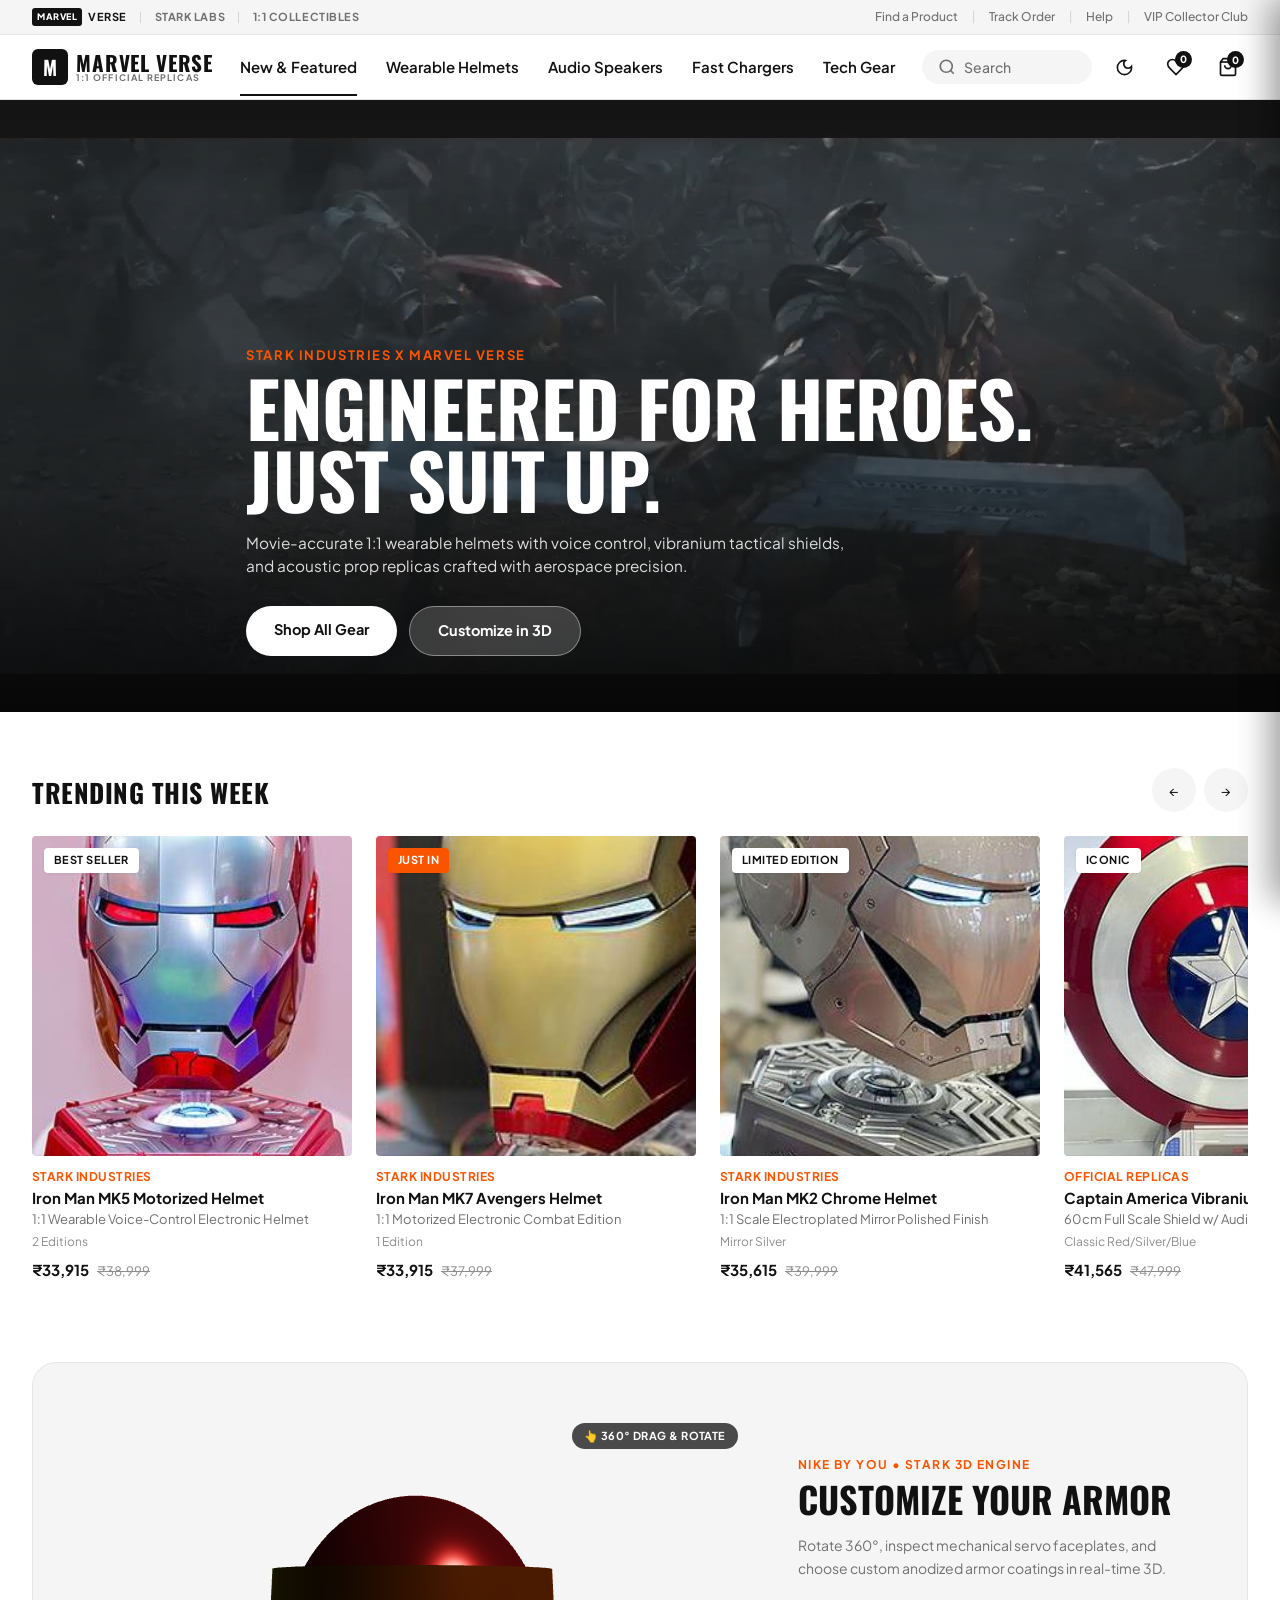
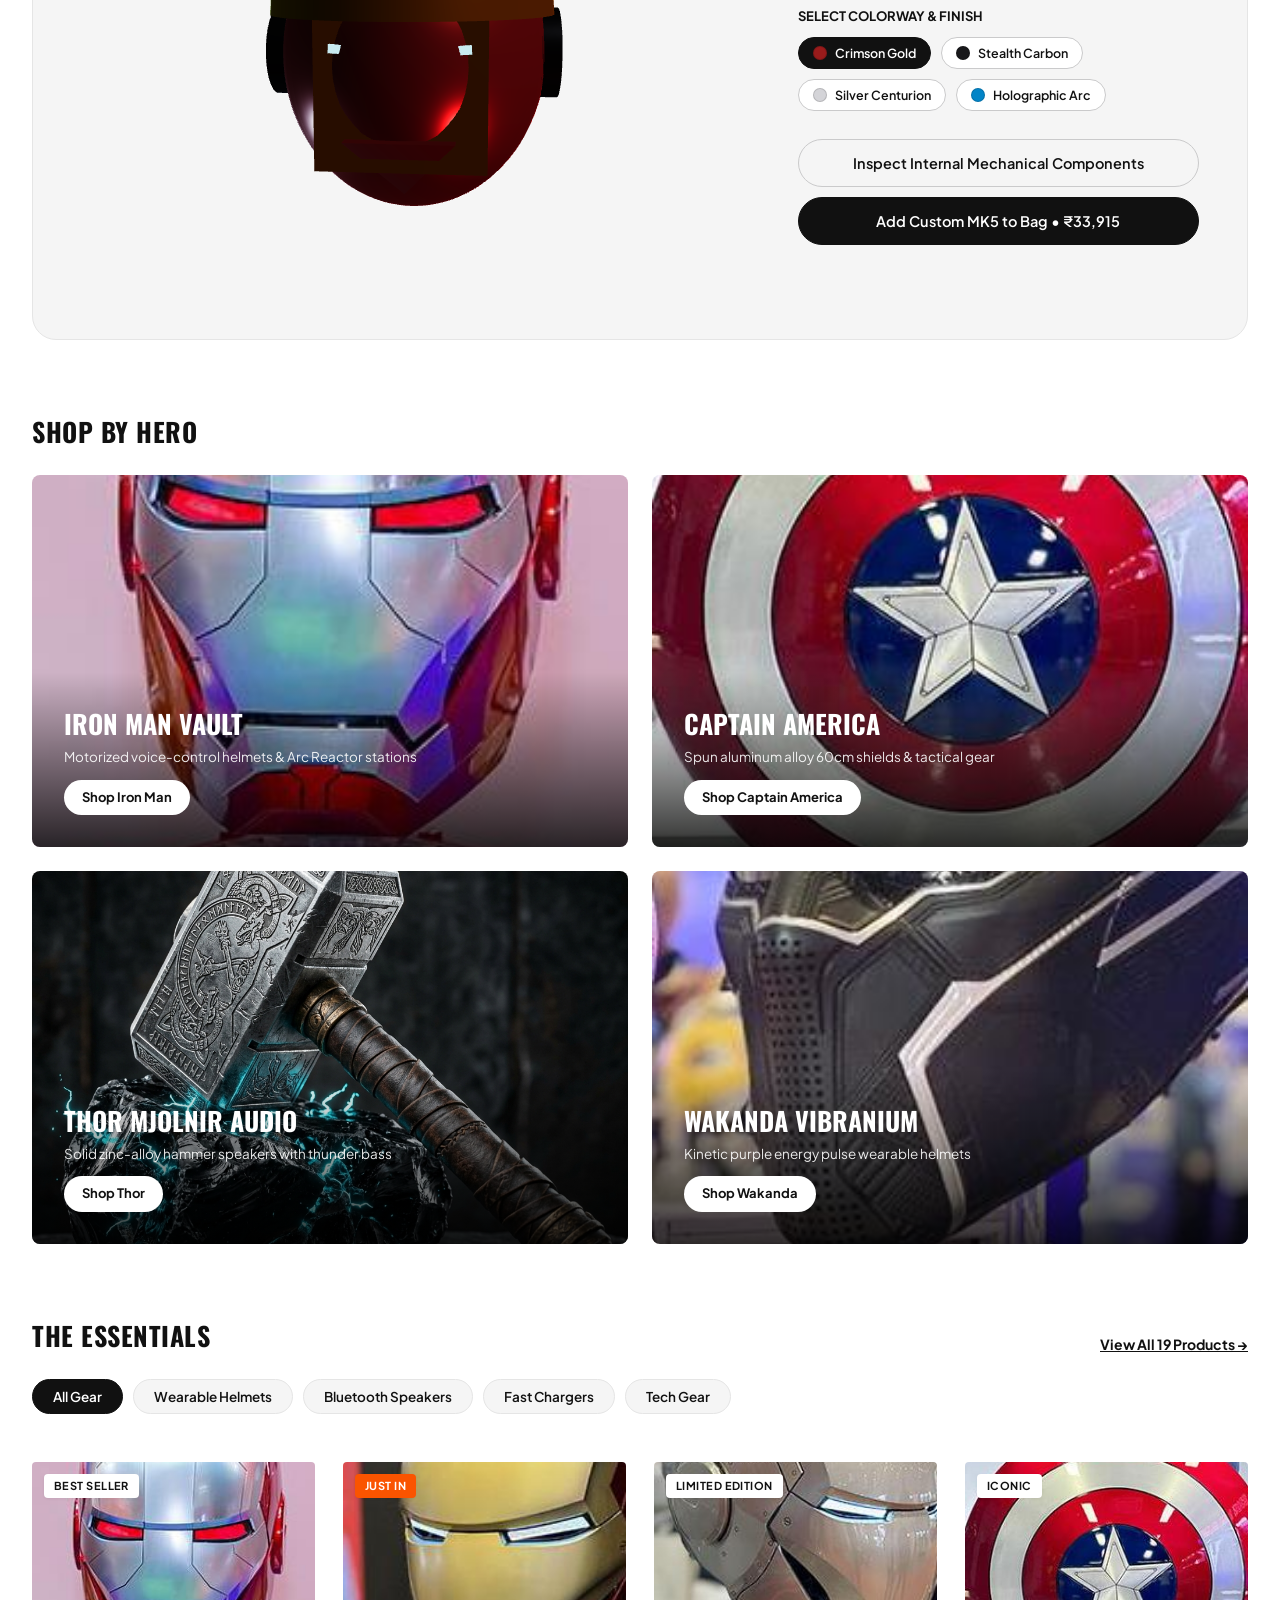
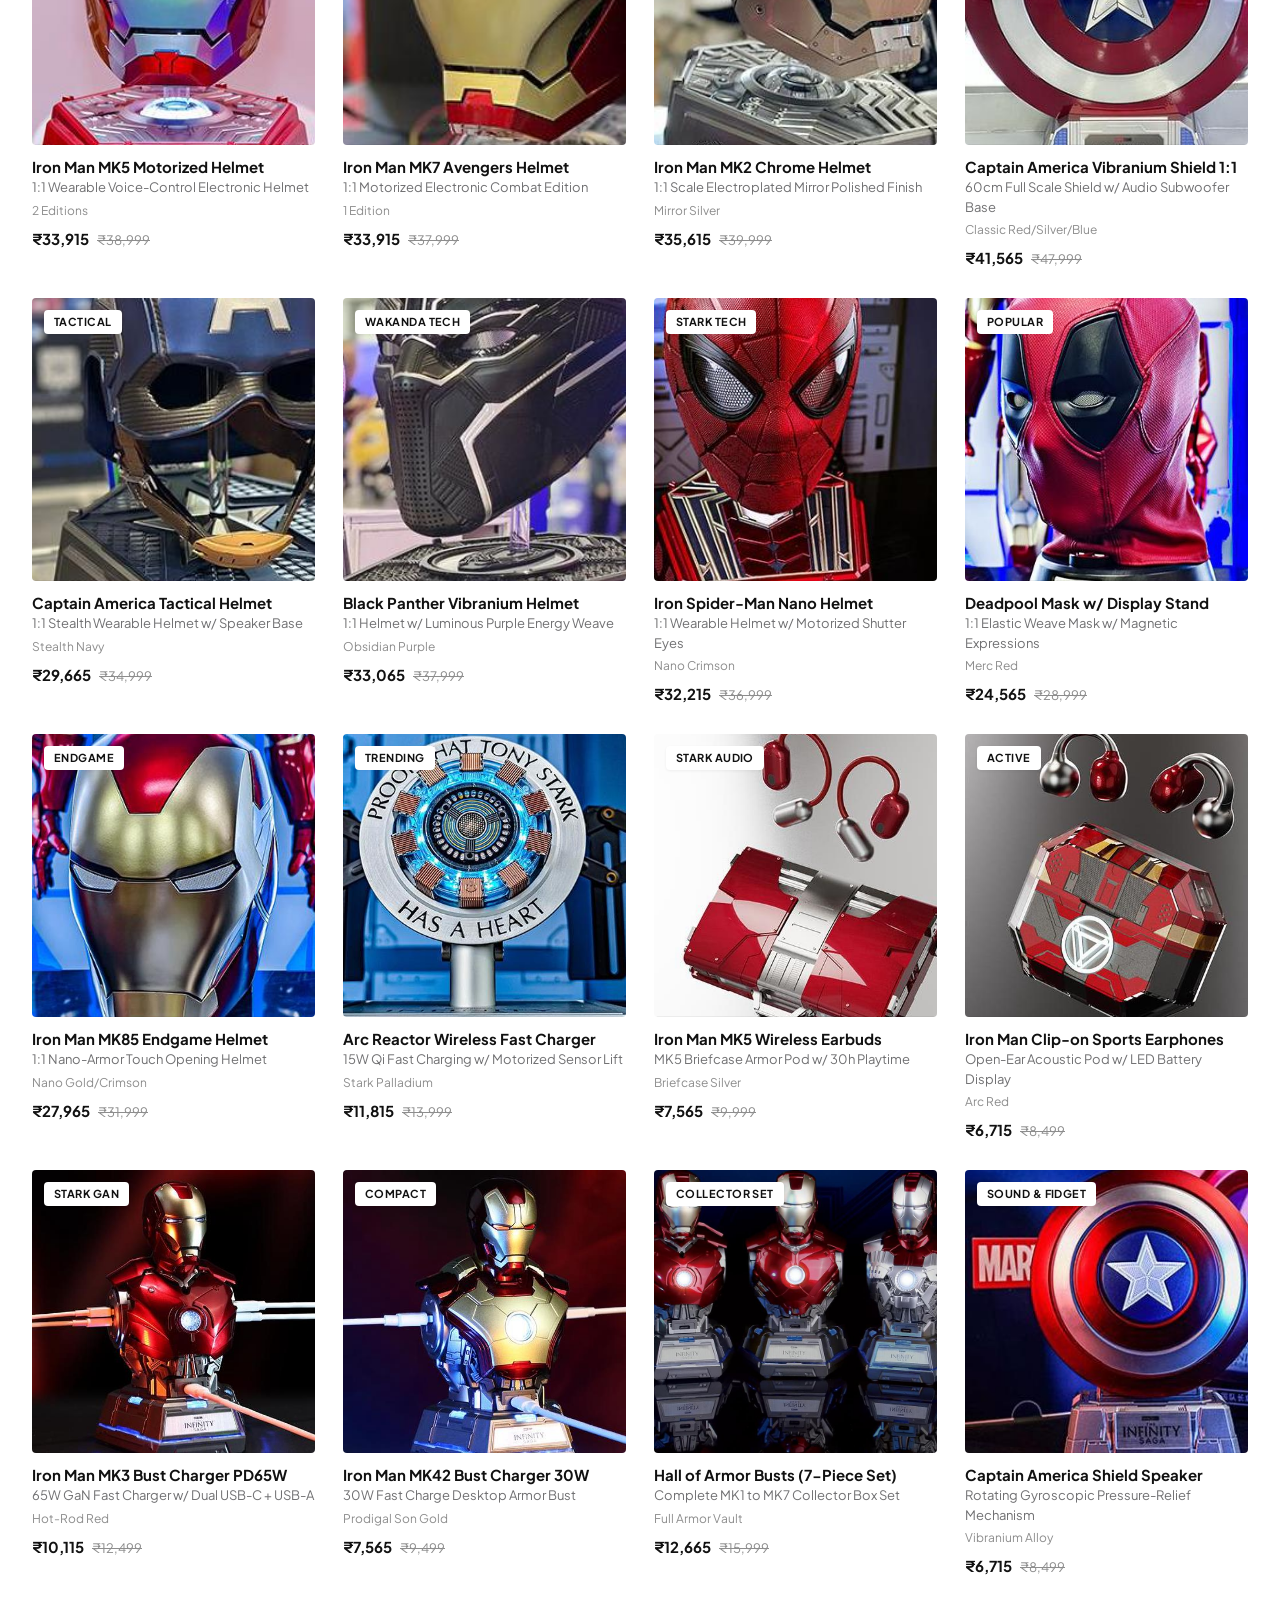
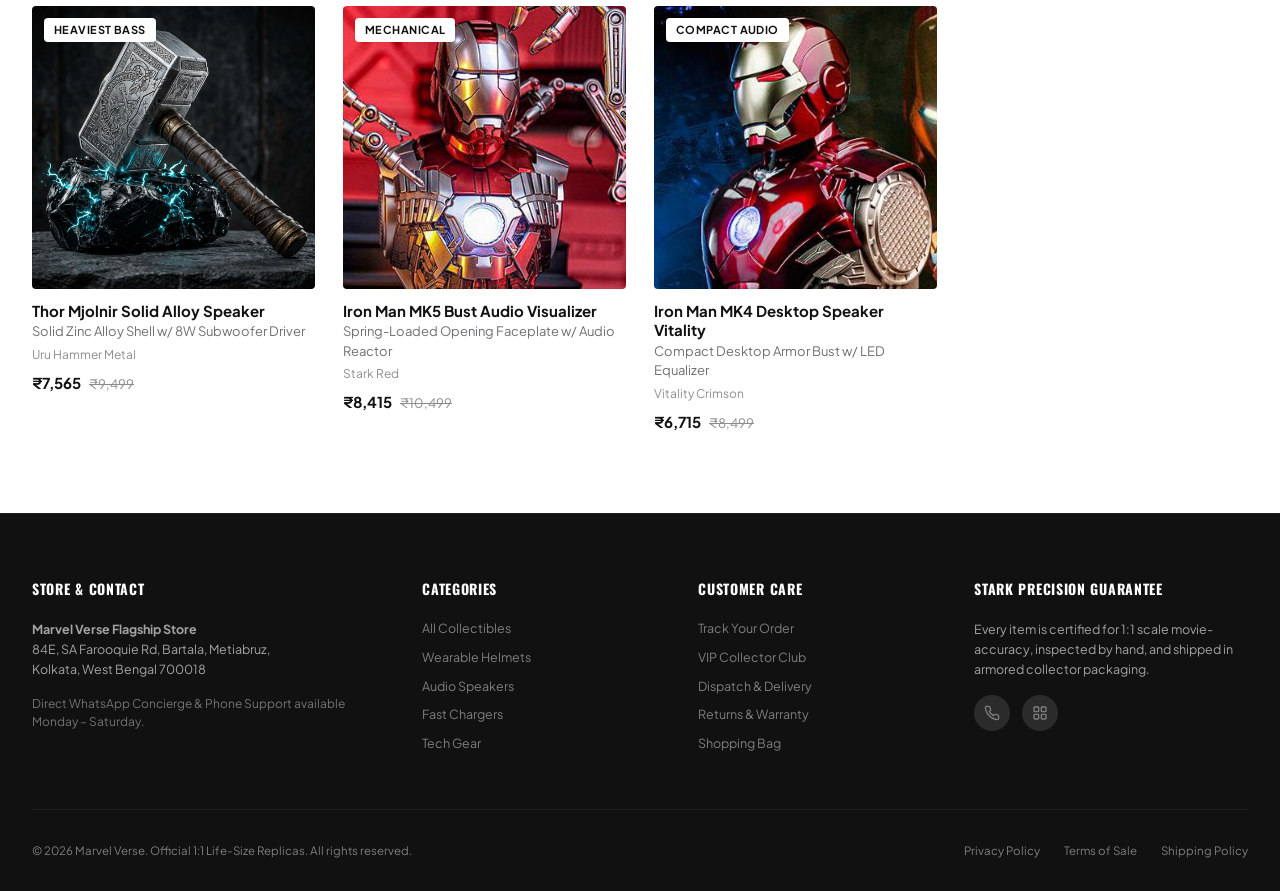
==== commit 7fee0039: "Optimize for mobile devices with Nike mobile navigation drawer, bottom filter sheet, sticky PDP buy " ====
--- a/index.html
+++ b/index.html
@@ -208,6 +208,35 @@
       border-radius: var(--radius-md);
       overflow: hidden;
       background: radial-gradient(circle at 50% 50%, var(--bg-secondary) 0%, var(--bg-card) 75%);
+    }
+
+    @media (max-width: 768px) {
+      .stage-3d-canvas-box {
+        height: 330px;
+      }
+    }
+
+    @media (max-width: 480px) {
+      .stage-3d-canvas-box {
+        height: 290px;
+      }
+    }
+
+    .canvas-touch-hint {
+      position: absolute;
+      top: 12px;
+      right: 12px;
+      background: rgba(17, 17, 17, 0.75);
+      backdrop-filter: blur(8px);
+      color: #ffffff;
+      padding: 5px 12px;
+      border-radius: var(--radius-pill);
+      font-size: 11px;
+      font-weight: 700;
+      letter-spacing: 0.04em;
+      text-transform: uppercase;
+      z-index: 10;
+      pointer-events: none;
     }
 
     .stage-3d-controls-box {
@@ -519,14 +548,14 @@
           </button>
 
           <!-- Theme Toggle (Studio Light / Nike Lab Dark) -->
-          <button type="button" class="nav-icon-btn" onclick="toggleTheme()" aria-label="Toggle Theme">
+          <button type="button" class="nav-icon-btn desktop-only-action" onclick="toggleTheme()" aria-label="Toggle Theme">
             <svg width="19" height="19" fill="none" stroke="currentColor" stroke-width="2" viewBox="0 0 24 24">
               <path d="M12 3a9 9 0 1 0 9 9c0-.46-.04-.92-.1-1.36a5.389 5.389 0 0 1-4.4 2.26 5.403 5.403 0 0 1-3.14-9.8c-.44-.06-.9-.1-1.36-.1Z"/>
             </svg>
           </button>
 
           <!-- Favourites / Wishlist -->
-          <a href="profile.html" class="nav-icon-btn" aria-label="Favourites">
+          <a href="profile.html" class="nav-icon-btn desktop-only-action" aria-label="Favourites">
             <svg width="20" height="20" fill="none" stroke="currentColor" stroke-width="2" viewBox="0 0 24 24">
               <path d="M19 14c1.49-1.46 3-3.21 3-5.5A5.5 5.5 0 0 0 16.5 3c-1.76 0-3 .5-4.5 2-1.5-1.5-2.74-2-4.5-2A5.5 5.5 0 0 0 2 8.5c0 2.3 1.5 4.05 3 5.5l7 7Z"/>
             </svg>
@@ -539,6 +568,13 @@
               <path d="M6 2 3 6v14a2 2 0 0 0 2 2h14a2 2 0 0 0 2-2V6l-3-4Z"/><path d="M3 6h18"/><path d="M16 10a4 4 0 0 1-8 0"/>
             </svg>
             <span class="cart-count-badge" id="nav-cart-badge">0</span>
+          </button>
+
+          <!-- Nike Mobile Hamburger Menu Button -->
+          <button type="button" class="mobile-menu-toggle" onclick="openMobileMenu()" aria-label="Open Navigation Menu">
+            <svg width="22" height="22" fill="none" stroke="currentColor" stroke-width="2.2" viewBox="0 0 24 24">
+              <path d="M4 6h16M4 12h16M4 18h16"/>
+            </svg>
           </button>
         </div>
       </nav>
@@ -585,6 +621,7 @@
     <!-- 5. Interactive 3D Stage (Nike By You / 3D Customizer) -->
     <section class="stage-3d-section" id="customizer3d">
       <div class="stage-3d-canvas-box" id="nike-3d-container">
+        <div class="canvas-touch-hint">👆 360° Drag &amp; Rotate</div>
         <!-- Three.js Canvas injected here -->
       </div>
       <div class="stage-3d-controls-box">
@@ -835,6 +872,74 @@
       </div>
     </div>
   </div>
+
+  <!-- 11B. Nike Mobile Navigation Drawer -->
+  <div class="mobile-nav-backdrop" id="mobile-nav-backdrop" onclick="closeMobileMenu()"></div>
+  <aside class="mobile-nav-drawer" id="mobile-nav-drawer" aria-label="Mobile Navigation Drawer">
+    <div class="mobile-nav-header">
+      <div class="mobile-nav-brand">
+        <div class="brand-icon-box" style="width:30px;height:30px;font-size:16px;">M</div>
+        <span>MARVEL VERSE</span>
+      </div>
+      <button type="button" class="mobile-nav-close" onclick="closeMobileMenu()" aria-label="Close Menu">
+        <svg width="20" height="20" fill="none" stroke="currentColor" stroke-width="2.2" viewBox="0 0 24 24"><path d="M18 6 6 18M6 6l12 12"/></svg>
+      </button>
+    </div>
+    <div class="mobile-nav-body">
+      <div>
+        <div class="mobile-nav-section-title">Shop Collection</div>
+        <div class="mobile-nav-links">
+          <a href="categories.html" class="mobile-nav-link-item">
+            <span>Shop All Gear</span>
+            <svg width="18" height="18" fill="none" stroke="currentColor" stroke-width="2" viewBox="0 0 24 24"><path d="m9 18 6-6-6-6"/></svg>
+          </a>
+          <a href="categories.html?cat=helmets" class="mobile-nav-sublink-item">
+            <span>🪖 1:1 Wearable Helmets</span>
+          </a>
+          <a href="categories.html?cat=speakers" class="mobile-nav-sublink-item">
+            <span>🔊 Audio Speakers & Replicas</span>
+          </a>
+          <a href="categories.html?cat=chargers" class="mobile-nav-sublink-item">
+            <span>⚡ Fast Chargers & Power</span>
+          </a>
+          <a href="categories.html?cat=tech" class="mobile-nav-sublink-item">
+            <span>🛡️ Tech Collectibles</span>
+          </a>
+          <a href="#customizer3d" class="mobile-nav-sublink-item" onclick="closeMobileMenu()">
+            <span>🌀 3D Armor Customizer</span>
+          </a>
+        </div>
+      </div>
+
+      <div>
+        <div class="mobile-nav-section-title">Hero Vaults</div>
+        <div class="mobile-nav-links">
+          <a href="categories.html?hero=iron-man" class="mobile-nav-sublink-item">🔴 Iron Man Vault</a>
+          <a href="categories.html?hero=captain-america" class="mobile-nav-sublink-item">🔵 Captain America Shield & Gear</a>
+          <a href="categories.html?hero=thor" class="mobile-nav-sublink-item">⚡ Thor Asgardian Tech</a>
+          <a href="categories.html?hero=wakanda" class="mobile-nav-sublink-item">🐾 Wakanda Vibranium</a>
+        </div>
+      </div>
+
+      <div>
+        <div class="mobile-nav-section-title">Collector Care & Services</div>
+        <div class="mobile-nav-links">
+          <a href="tracking.html" class="mobile-nav-sublink-item">📦 Track Order Status</a>
+          <a href="profile.html" class="mobile-nav-sublink-item">👑 VIP Collector Club</a>
+          <a href="help.html" class="mobile-nav-sublink-item">❓ Help & Store Locator</a>
+        </div>
+      </div>
+    </div>
+    <div class="mobile-nav-footer">
+      <div class="mobile-theme-row">
+        <span>Display Mode</span>
+        <button type="button" class="btn-nike-outline" onclick="toggleTheme()" style="padding:6px 14px; font-size:12px;">Toggle Theme</button>
+      </div>
+      <a href="categories.html" class="btn-nike-black" style="width:100%; text-align:center; padding:12px;" onclick="closeMobileMenu()">
+        Explore All Drops
+      </a>
+    </div>
+  </aside>
 
   <!-- 12. Mobile Sticky Bottom Nav -->
   <nav class="mobile-bottom-bar" id="mobile-bottom-nav">
@@ -852,12 +957,13 @@
     </a>
     <button type="button" class="mobile-bar-item" onclick="openBagDrawer()">
       <svg width="20" height="20" fill="none" stroke="currentColor" stroke-width="2" viewBox="0 0 24 24"><path d="M6 2 3 6v14a2 2 0 0 0 2 2h14a2 2 0 0 0 2-2V6l-3-4Z"/><path d="M3 6h18"/><path d="M16 10a4 4 0 0 1-8 0"/></svg>
+      <span class="mobile-bar-badge mobile-cart-badge" id="mobile-bottom-cart-badge">0</span>
       <span>Bag</span>
     </button>
-    <a href="profile.html" class="mobile-bar-item">
-      <svg width="20" height="20" fill="none" stroke="currentColor" stroke-width="2" viewBox="0 0 24 24"><path d="M19 21v-2a4 4 0 0 0-4-4H9a4 4 0 0 0-4 4v2"/><circle cx="12" cy="7" r="4"/></svg>
-      <span>Profile</span>
-    </a>
+    <button type="button" class="mobile-bar-item" onclick="openMobileMenu()">
+      <svg width="20" height="20" fill="none" stroke="currentColor" stroke-width="2" viewBox="0 0 24 24"><path d="M4 6h16M4 12h16M4 18h16"/></svg>
+      <span>Menu</span>
+    </button>
   </nav>
 
   <!-- Homepage Logic -->
--- a/assets/css/marvel-core.css
+++ b/assets/css/marvel-core.css
@@ -460,6 +460,17 @@
 
 .mobile-menu-toggle {
   display: none;
+  width: 40px;
+  height: 40px;
+  border-radius: var(--radius-pill);
+  align-items: center;
+  justify-content: center;
+  color: var(--text-primary);
+  transition: background-color var(--transition-fast);
+}
+
+.mobile-menu-toggle:hover {
+  background-color: var(--bg-secondary);
 }
 
 @media (max-width: 992px) {
@@ -476,6 +487,329 @@
   .mobile-menu-toggle {
     display: inline-flex;
   }
+}
+
+@media (max-width: 768px) {
+  .brand-title-text {
+    font-size: 17px;
+    letter-spacing: 0.02em;
+  }
+  .brand-sub-text {
+    display: none;
+  }
+  .brand-icon-box {
+    width: 32px;
+    height: 32px;
+    font-size: 18px;
+  }
+  .main-nav {
+    height: 56px;
+  }
+  .nav-actions {
+    gap: 6px;
+  }
+  .nav-icon-btn {
+    width: 36px;
+    height: 36px;
+  }
+  .desktop-only-action {
+    display: none !important;
+  }
+}
+
+/* ==========================================================================
+   2B. NIKE MOBILE NAVIGATION DRAWER (Slide-In from Right)
+   ========================================================================== */
+.mobile-nav-backdrop {
+  position: fixed;
+  inset: 0;
+  background: var(--bg-overlay);
+  backdrop-filter: blur(5px);
+  z-index: 1200;
+  opacity: 0;
+  pointer-events: none;
+  visibility: hidden;
+  transition: opacity var(--transition-normal), visibility var(--transition-normal);
+}
+
+.mobile-nav-backdrop.active {
+  opacity: 1;
+  pointer-events: auto;
+  visibility: visible;
+}
+
+.mobile-nav-drawer {
+  position: fixed;
+  top: 0;
+  right: 0;
+  width: 340px;
+  max-width: 86vw;
+  height: 100vh;
+  background: var(--bg-primary);
+  z-index: 1201;
+  display: flex;
+  flex-direction: column;
+  transform: translateX(100%);
+  transition: transform var(--transition-smooth);
+  box-shadow: var(--shadow-drawer);
+}
+
+.mobile-nav-drawer.active {
+  transform: translateX(0);
+}
+
+.mobile-nav-header {
+  padding: 1.25rem 1.5rem;
+  display: flex;
+  align-items: center;
+  justify-content: space-between;
+  border-bottom: 1px solid var(--border-subtle);
+}
+
+.mobile-nav-brand {
+  display: flex;
+  align-items: center;
+  gap: 8px;
+  font-family: var(--font-headline);
+  font-size: 18px;
+  font-weight: 700;
+  text-transform: uppercase;
+  color: var(--text-primary);
+}
+
+.mobile-nav-close {
+  width: 38px;
+  height: 38px;
+  border-radius: var(--radius-pill);
+  display: flex;
+  align-items: center;
+  justify-content: center;
+  color: var(--text-primary);
+  background: var(--bg-secondary);
+}
+
+.mobile-nav-body {
+  flex: 1;
+  overflow-y: auto;
+  padding: 1.5rem;
+  display: flex;
+  flex-direction: column;
+  gap: 1.5rem;
+}
+
+.mobile-nav-section-title {
+  font-size: 11px;
+  font-weight: 800;
+  text-transform: uppercase;
+  letter-spacing: 0.1em;
+  color: var(--text-secondary);
+  margin-bottom: 6px;
+}
+
+.mobile-nav-links {
+  display: flex;
+  flex-direction: column;
+  gap: 12px;
+}
+
+.mobile-nav-link-item {
+  display: flex;
+  align-items: center;
+  justify-content: space-between;
+  font-family: var(--font-headline);
+  font-size: 20px;
+  font-weight: 700;
+  text-transform: uppercase;
+  color: var(--text-primary);
+  padding: 6px 0;
+  border-bottom: 1px solid var(--border-subtle);
+  transition: color var(--transition-fast);
+}
+
+.mobile-nav-link-item:hover,
+.mobile-nav-link-item.active {
+  color: var(--accent-orange);
+}
+
+.mobile-nav-sublink-item {
+  display: flex;
+  align-items: center;
+  gap: 10px;
+  font-size: 14.5px;
+  font-weight: 600;
+  color: var(--text-secondary);
+  padding: 6px 0 6px 8px;
+}
+
+.mobile-nav-sublink-item:hover {
+  color: var(--text-primary);
+}
+
+.mobile-nav-footer {
+  padding: 1.25rem 1.5rem;
+  border-top: 1px solid var(--border-subtle);
+  background: var(--bg-secondary);
+  display: flex;
+  flex-direction: column;
+  gap: 10px;
+}
+
+.mobile-theme-row {
+  display: flex;
+  align-items: center;
+  justify-content: space-between;
+  font-size: 13.5px;
+  font-weight: 700;
+  color: var(--text-primary);
+}
+
+/* ==========================================================================
+   2C. NIKE MOBILE FILTER SHEET (Bottom Sheet for Categories)
+   ========================================================================== */
+.mobile-filter-backdrop {
+  position: fixed;
+  inset: 0;
+  background: var(--bg-overlay);
+  backdrop-filter: blur(5px);
+  z-index: 1150;
+  opacity: 0;
+  pointer-events: none;
+  visibility: hidden;
+  transition: opacity var(--transition-normal), visibility var(--transition-normal);
+}
+
+.mobile-filter-backdrop.active {
+  opacity: 1;
+  pointer-events: auto;
+  visibility: visible;
+}
+
+.mobile-filter-sheet {
+  position: fixed;
+  bottom: 0;
+  left: 0;
+  right: 0;
+  max-height: 85vh;
+  background: var(--bg-primary);
+  border-radius: 20px 20px 0 0;
+  z-index: 1151;
+  display: flex;
+  flex-direction: column;
+  transform: translateY(100%);
+  transition: transform var(--transition-smooth);
+  box-shadow: 0 -8px 30px rgba(0, 0, 0, 0.3);
+}
+
+.mobile-filter-sheet.active {
+  transform: translateY(0);
+}
+
+.mobile-filter-header {
+  padding: 1.25rem 1.5rem;
+  border-bottom: 1px solid var(--border-subtle);
+  display: flex;
+  align-items: center;
+  justify-content: space-between;
+}
+
+.mobile-filter-header h3 {
+  font-family: var(--font-headline);
+  font-size: 19px;
+  font-weight: 700;
+  text-transform: uppercase;
+  color: var(--text-primary);
+}
+
+.mobile-filter-close {
+  width: 36px;
+  height: 36px;
+  border-radius: var(--radius-pill);
+  display: flex;
+  align-items: center;
+  justify-content: center;
+  background: var(--bg-secondary);
+  color: var(--text-primary);
+}
+
+.mobile-filter-body {
+  flex: 1;
+  overflow-y: auto;
+  padding: 1.5rem;
+  display: flex;
+  flex-direction: column;
+  gap: 1.5rem;
+}
+
+.mobile-filter-footer {
+  padding: 1rem 1.5rem calc(1rem + env(safe-area-inset-bottom, 0px)) 1.5rem;
+  border-top: 1px solid var(--border-subtle);
+  background: var(--bg-primary);
+  display: flex;
+  gap: 12px;
+  align-items: center;
+}
+
+/* ==========================================================================
+   2D. MOBILE PDP STICKY BAR
+   ========================================================================== */
+.pdp-mobile-sticky-bar {
+  display: none;
+  position: fixed;
+  bottom: calc(58px + env(safe-area-inset-bottom, 0px));
+  left: 0;
+  right: 0;
+  background: var(--bg-primary);
+  border-top: 1px solid var(--border-subtle);
+  padding: 10px 1.25rem;
+  z-index: 98;
+  box-shadow: 0 -4px 16px rgba(0, 0, 0, 0.08);
+}
+
+@media (max-width: 768px) {
+  .pdp-mobile-sticky-bar {
+    display: flex;
+    align-items: center;
+    justify-content: space-between;
+    gap: 12px;
+  }
+}
+
+.pdp-sticky-info {
+  display: flex;
+  flex-direction: column;
+  line-height: 1.2;
+}
+
+.pdp-sticky-title {
+  font-size: 12.5px;
+  font-weight: 700;
+  color: var(--text-primary);
+  max-width: 170px;
+  white-space: nowrap;
+  overflow: hidden;
+  text-overflow: ellipsis;
+}
+
+.pdp-sticky-price {
+  font-size: 15px;
+  font-weight: 800;
+  color: var(--text-primary);
+}
+
+.pdp-sticky-btn {
+  flex: 1;
+  background: var(--text-primary);
+  color: var(--bg-primary);
+  padding: 12px 20px;
+  border-radius: var(--radius-pill);
+  font-weight: 700;
+  font-size: 13.5px;
+  text-align: center;
+  transition: opacity var(--transition-fast);
+}
+
+.pdp-sticky-btn:active {
+  opacity: 0.85;
 }
 
 /* ==========================================================================
@@ -1483,9 +1817,11 @@
     display: flex;
     align-items: center;
     justify-content: space-around;
+    padding-bottom: env(safe-area-inset-bottom, 0px);
+    height: calc(60px + env(safe-area-inset-bottom, 0px));
   }
   body {
-    padding-bottom: 60px;
+    padding-bottom: calc(70px + env(safe-area-inset-bottom, 0px));
   }
 }
 
@@ -1499,17 +1835,49 @@
   font-weight: 600;
   gap: 3px;
   padding: 6px 12px;
+  position: relative;
+  transition: color var(--transition-fast);
 }
 
 .mobile-bar-item.active,
 .mobile-bar-item:hover {
   color: var(--text-primary);
+}
+
+.mobile-bar-badge {
+  position: absolute;
+  top: 4px;
+  right: 18px;
+  background: var(--accent-black);
+  color: var(--bg-primary);
+  font-size: 9px;
+  font-weight: 800;
+  min-width: 15px;
+  height: 15px;
+  border-radius: var(--radius-pill);
+  display: flex;
+  align-items: center;
+  justify-content: center;
+  padding: 0 3px;
+}
+
+/* Touch Device Visibility */
+@media (hover: none) or (max-width: 768px) {
+  .card-wishlist-btn {
+    opacity: 1 !important;
+    transform: scale(1) !important;
+    background: rgba(255, 255, 255, 0.95);
+    box-shadow: 0 2px 8px rgba(0,0,0,0.12);
+  }
+  [data-theme="dark"] .card-wishlist-btn {
+    background: rgba(40, 40, 40, 0.95);
+  }
 }
 
 /* Toast System */
 #toast-container {
   position: fixed;
-  bottom: 80px;
+  bottom: calc(75px + env(safe-area-inset-bottom, 0px));
   left: 50%;
   transform: translateX(-50%);
   z-index: 2000;
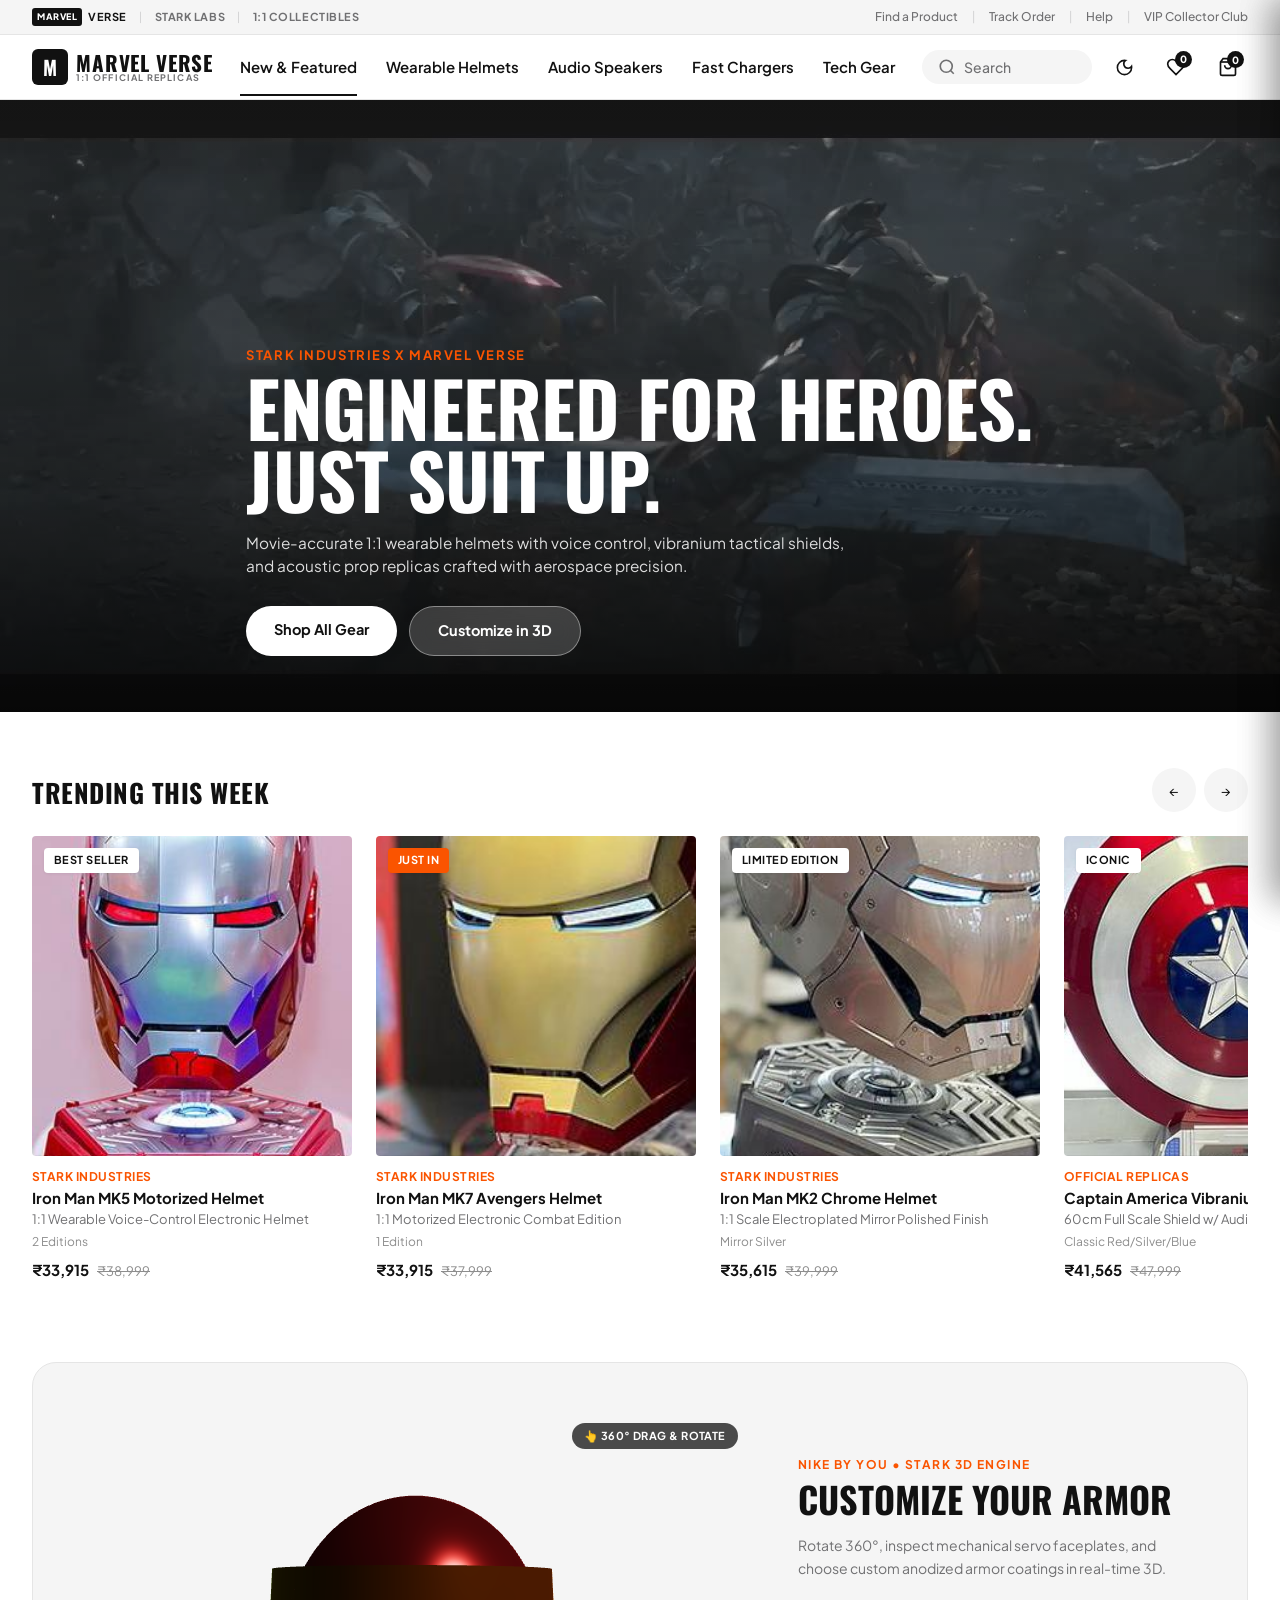
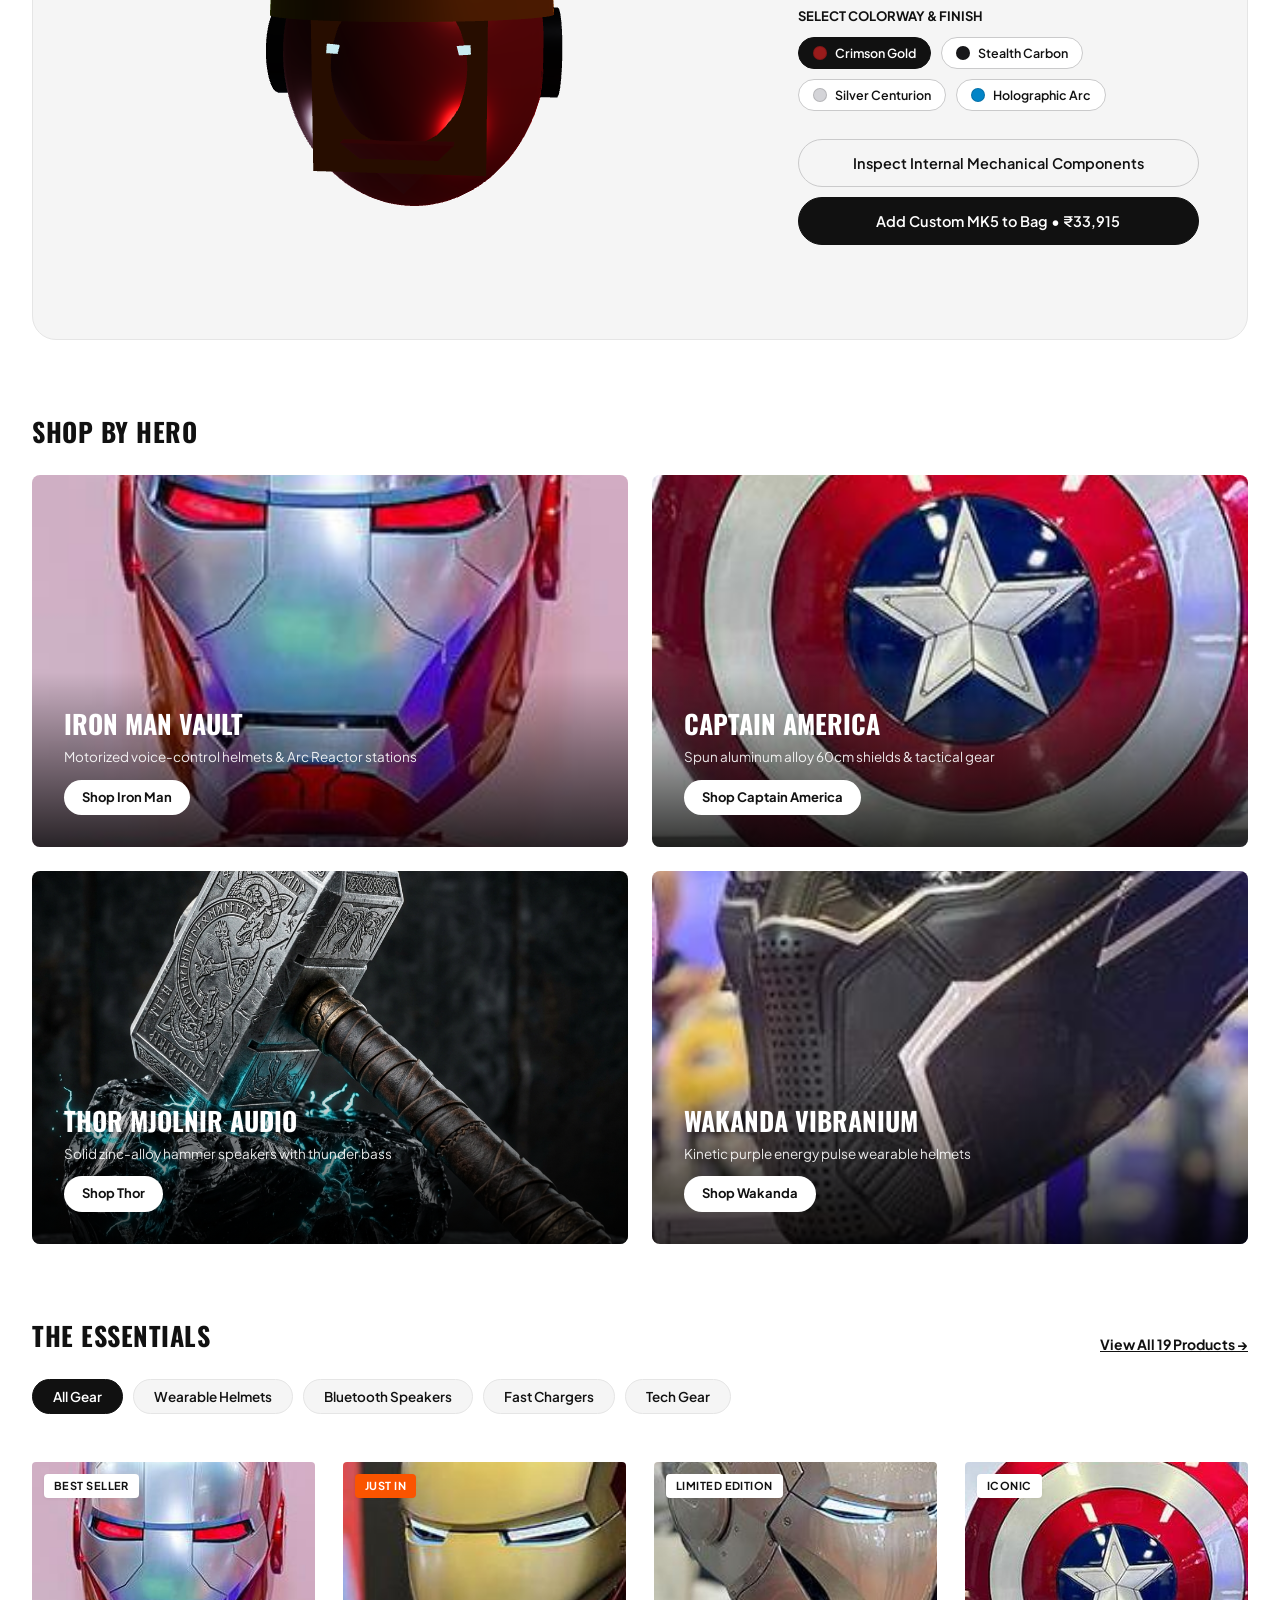
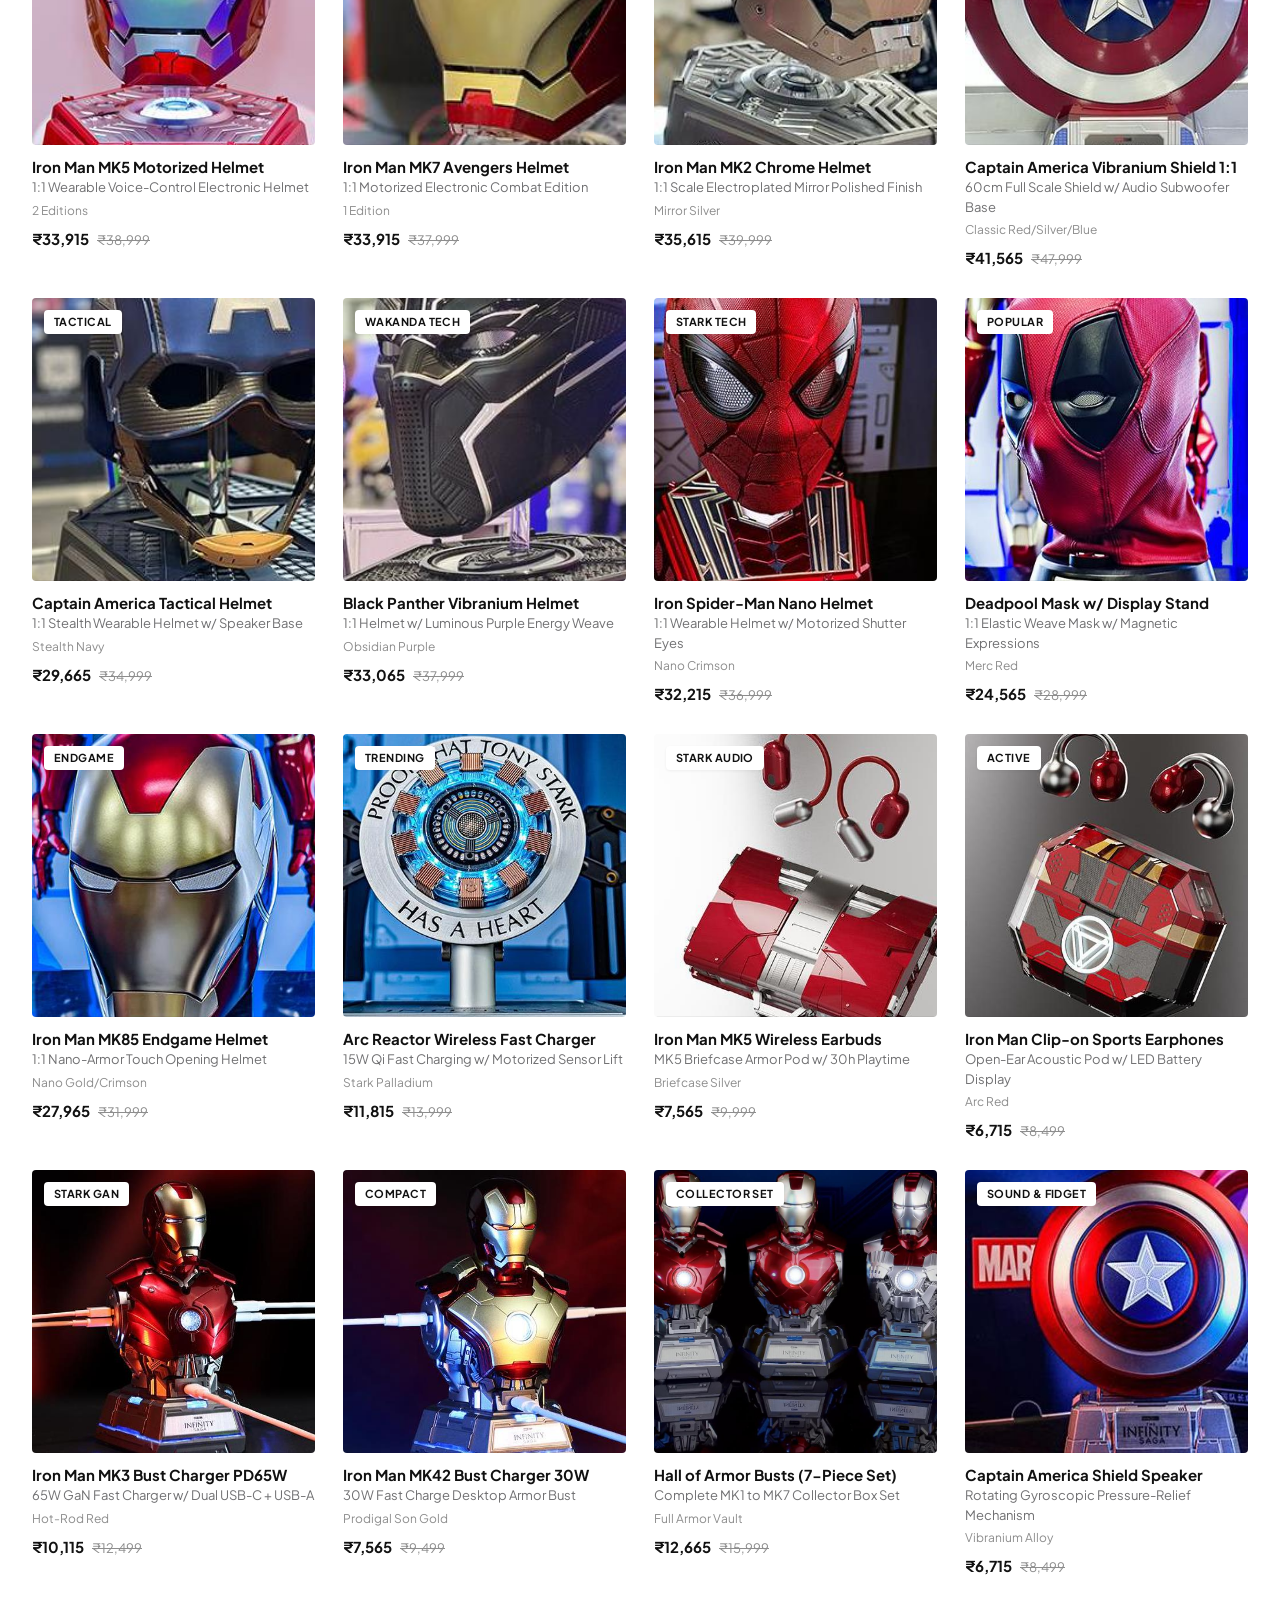
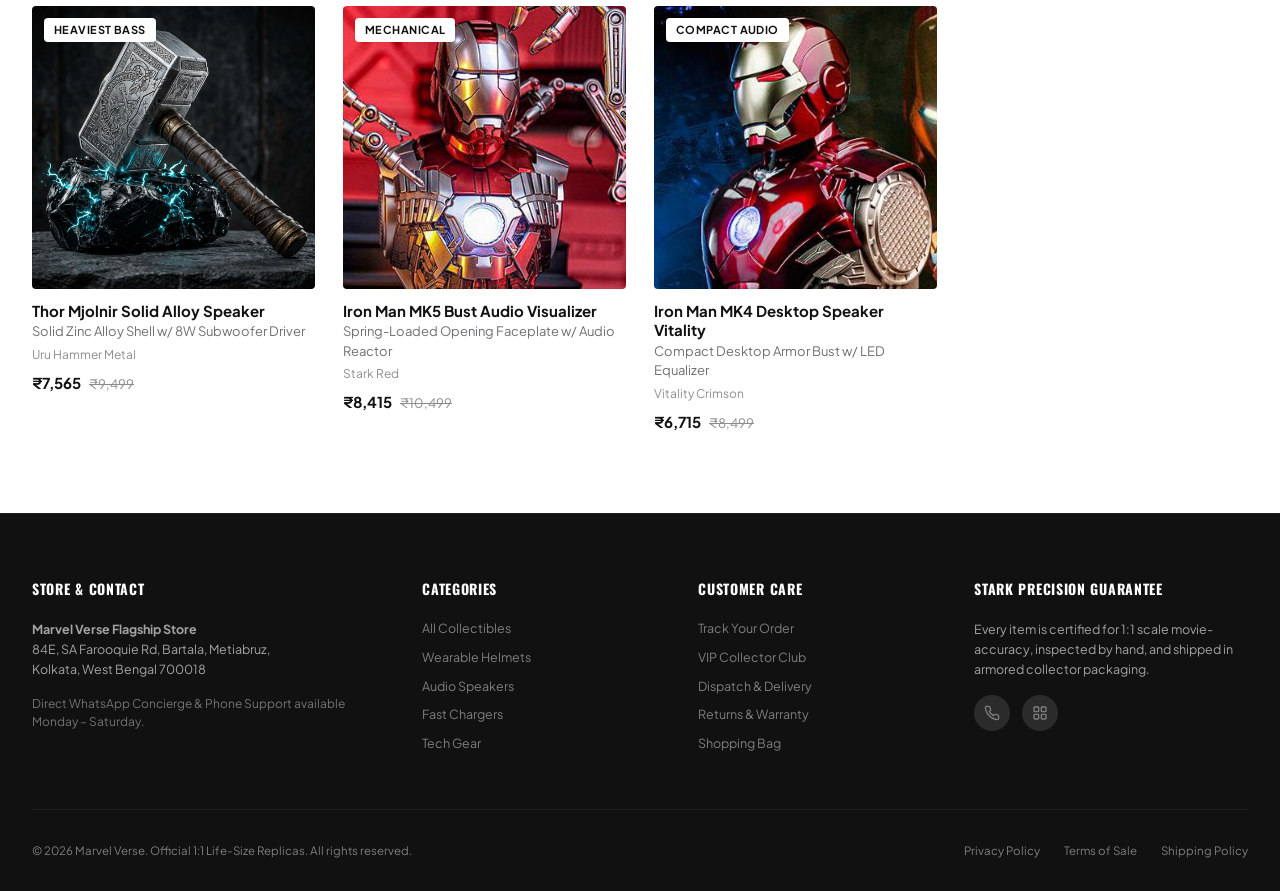
==== commit e3f150d9: "Fix mobile experience: eliminate 17MB video lag, prevent WebGL context crash, enforce strict 2-col c" ====
--- a/index.html
+++ b/index.html
@@ -56,6 +56,10 @@
       .hero-media-box {
         height: 55vh;
         min-height: 420px;
+        background: #111111 url('assets/battle_poster.jpg') center/cover no-repeat;
+      }
+      .hero-media-video {
+        display: none;
       }
       .hero-media-overlay {
         padding: 2rem 1.25rem;
@@ -954,7 +958,7 @@
     <button type="button" class="mobile-bar-item" onclick="openSearchOverlay()">
       <svg width="20" height="20" fill="none" stroke="currentColor" stroke-width="2" viewBox="0 0 24 24"><circle cx="11" cy="11" r="8"/><path d="m21 21-4.3-4.3"/></svg>
       <span>Search</span>
-    </a>
+    </button>
     <button type="button" class="mobile-bar-item" onclick="openBagDrawer()">
       <svg width="20" height="20" fill="none" stroke="currentColor" stroke-width="2" viewBox="0 0 24 24"><path d="M6 2 3 6v14a2 2 0 0 0 2 2h14a2 2 0 0 0 2-2V6l-3-4Z"/><path d="M3 6h18"/><path d="M16 10a4 4 0 0 1-8 0"/></svg>
       <span class="mobile-bar-badge mobile-cart-badge" id="mobile-bottom-cart-badge">0</span>
@@ -1075,9 +1079,13 @@
       renderTrendingRail();
       renderEssentialsGrid("all");
 
-      // Initialize Nike By You 3D Stage
+      // Initialize Nike By You 3D Stage with safe fallback
       if (window.Nike3DStage) {
-        stage3dInstance = new Nike3DStage("nike-3d-container");
+        try {
+          stage3dInstance = new Nike3DStage("nike-3d-container");
+        } catch (err) {
+          console.warn("3D Stage initialization safely bypassed on this device:", err);
+        }
       }
     });
   </script>
--- a/assets/css/marvel-core.css
+++ b/assets/css/marvel-core.css
@@ -98,6 +98,9 @@
   font-size: 16px;
   scroll-behavior: smooth;
   -webkit-text-size-adjust: 100%;
+  overflow-x: hidden;
+  max-width: 100vw;
+  width: 100%;
 }
 
 body {
@@ -108,6 +111,9 @@
   -webkit-font-smoothing: antialiased;
   -moz-osx-font-smoothing: grayscale;
   overflow-x: hidden;
+  max-width: 100vw;
+  width: 100%;
+  position: relative;
   transition: background-color var(--transition-normal), color var(--transition-normal);
 }
 
@@ -545,6 +551,8 @@
   width: 340px;
   max-width: 86vw;
   height: 100vh;
+  height: 100dvh;
+  max-height: 100dvh;
   background: var(--bg-primary);
   z-index: 1201;
   display: flex;
@@ -690,6 +698,7 @@
   left: 0;
   right: 0;
   max-height: 85vh;
+  max-height: 85dvh;
   background: var(--bg-primary);
   border-radius: 20px 20px 0 0;
   z-index: 1151;
@@ -963,6 +972,8 @@
   width: 440px;
   max-width: 100%;
   height: 100vh;
+  height: 100dvh;
+  max-height: 100dvh;
   background: var(--bg-drawer);
   box-shadow: var(--shadow-drawer);
   z-index: 1001;
@@ -1872,6 +1883,9 @@
   [data-theme="dark"] .card-wishlist-btn {
     background: rgba(40, 40, 40, 0.95);
   }
+  .card-quick-add {
+    display: none !important;
+  }
 }
 
 /* Toast System */
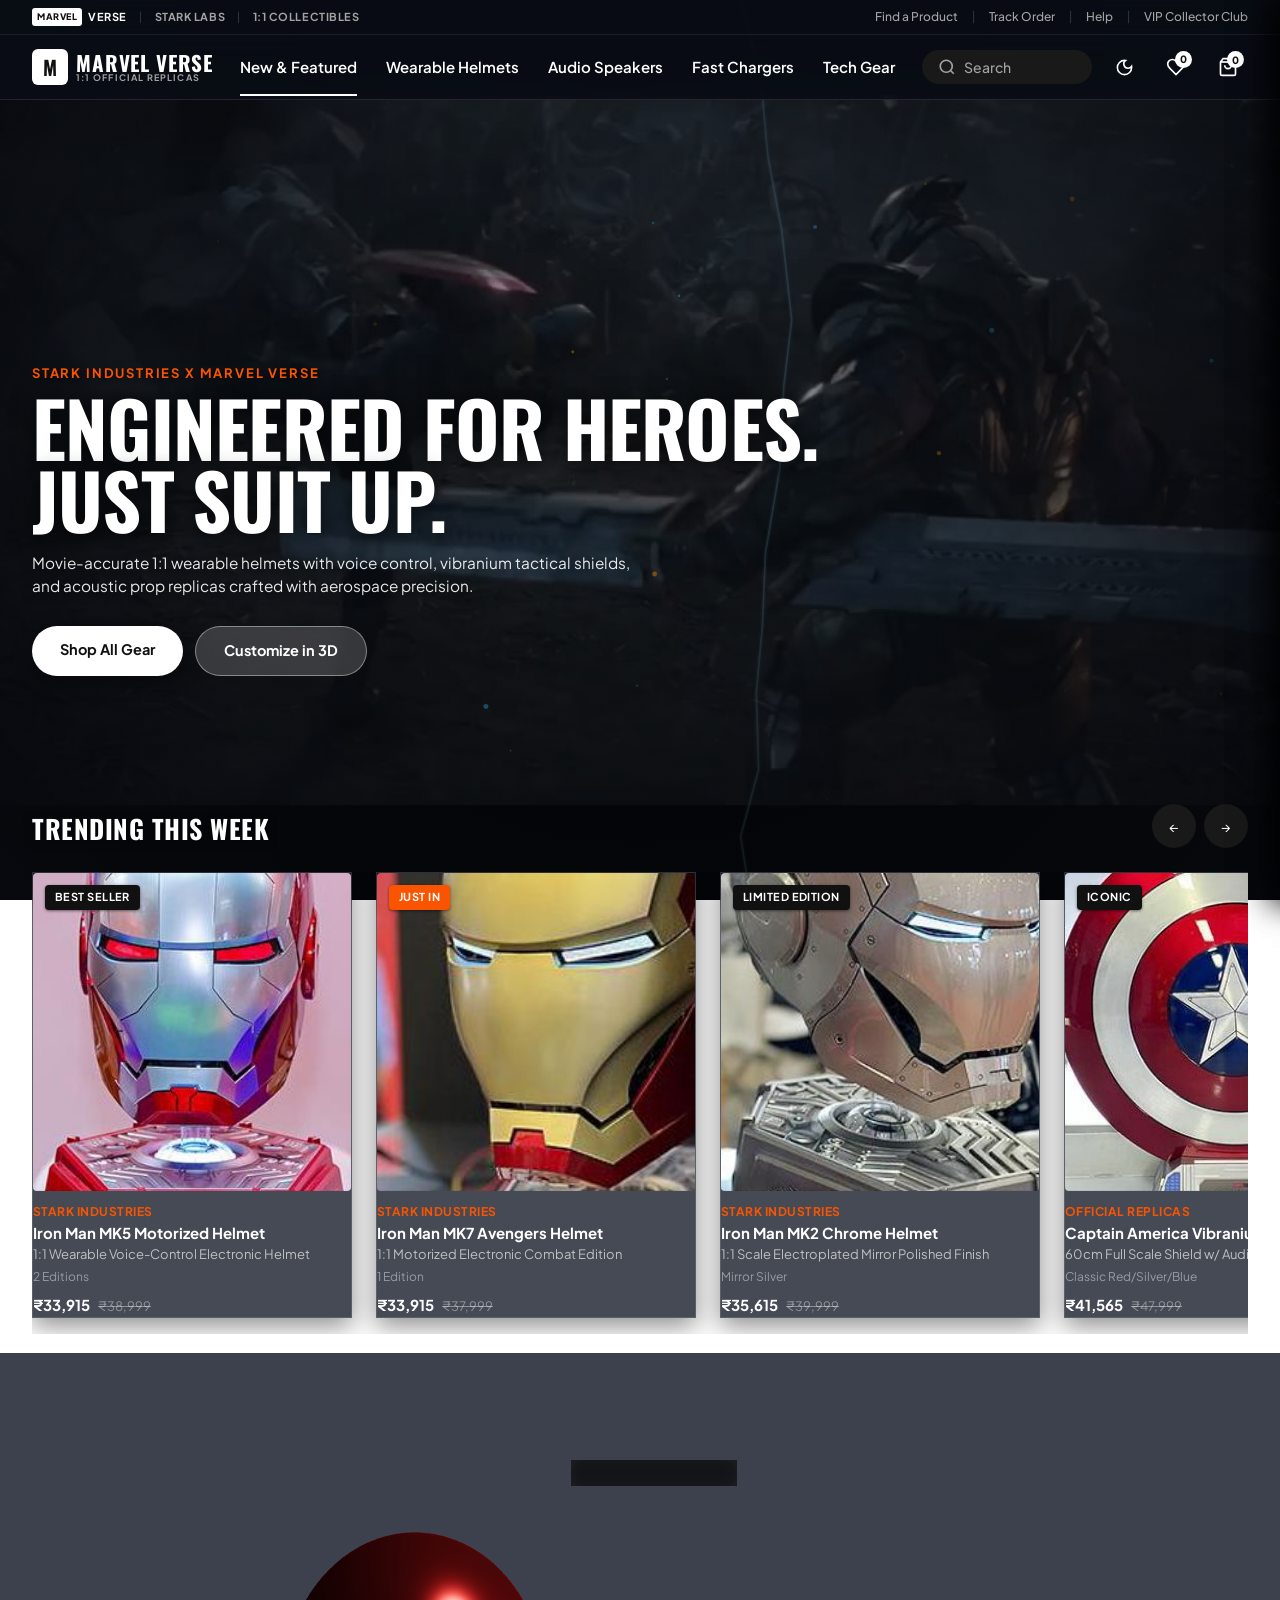
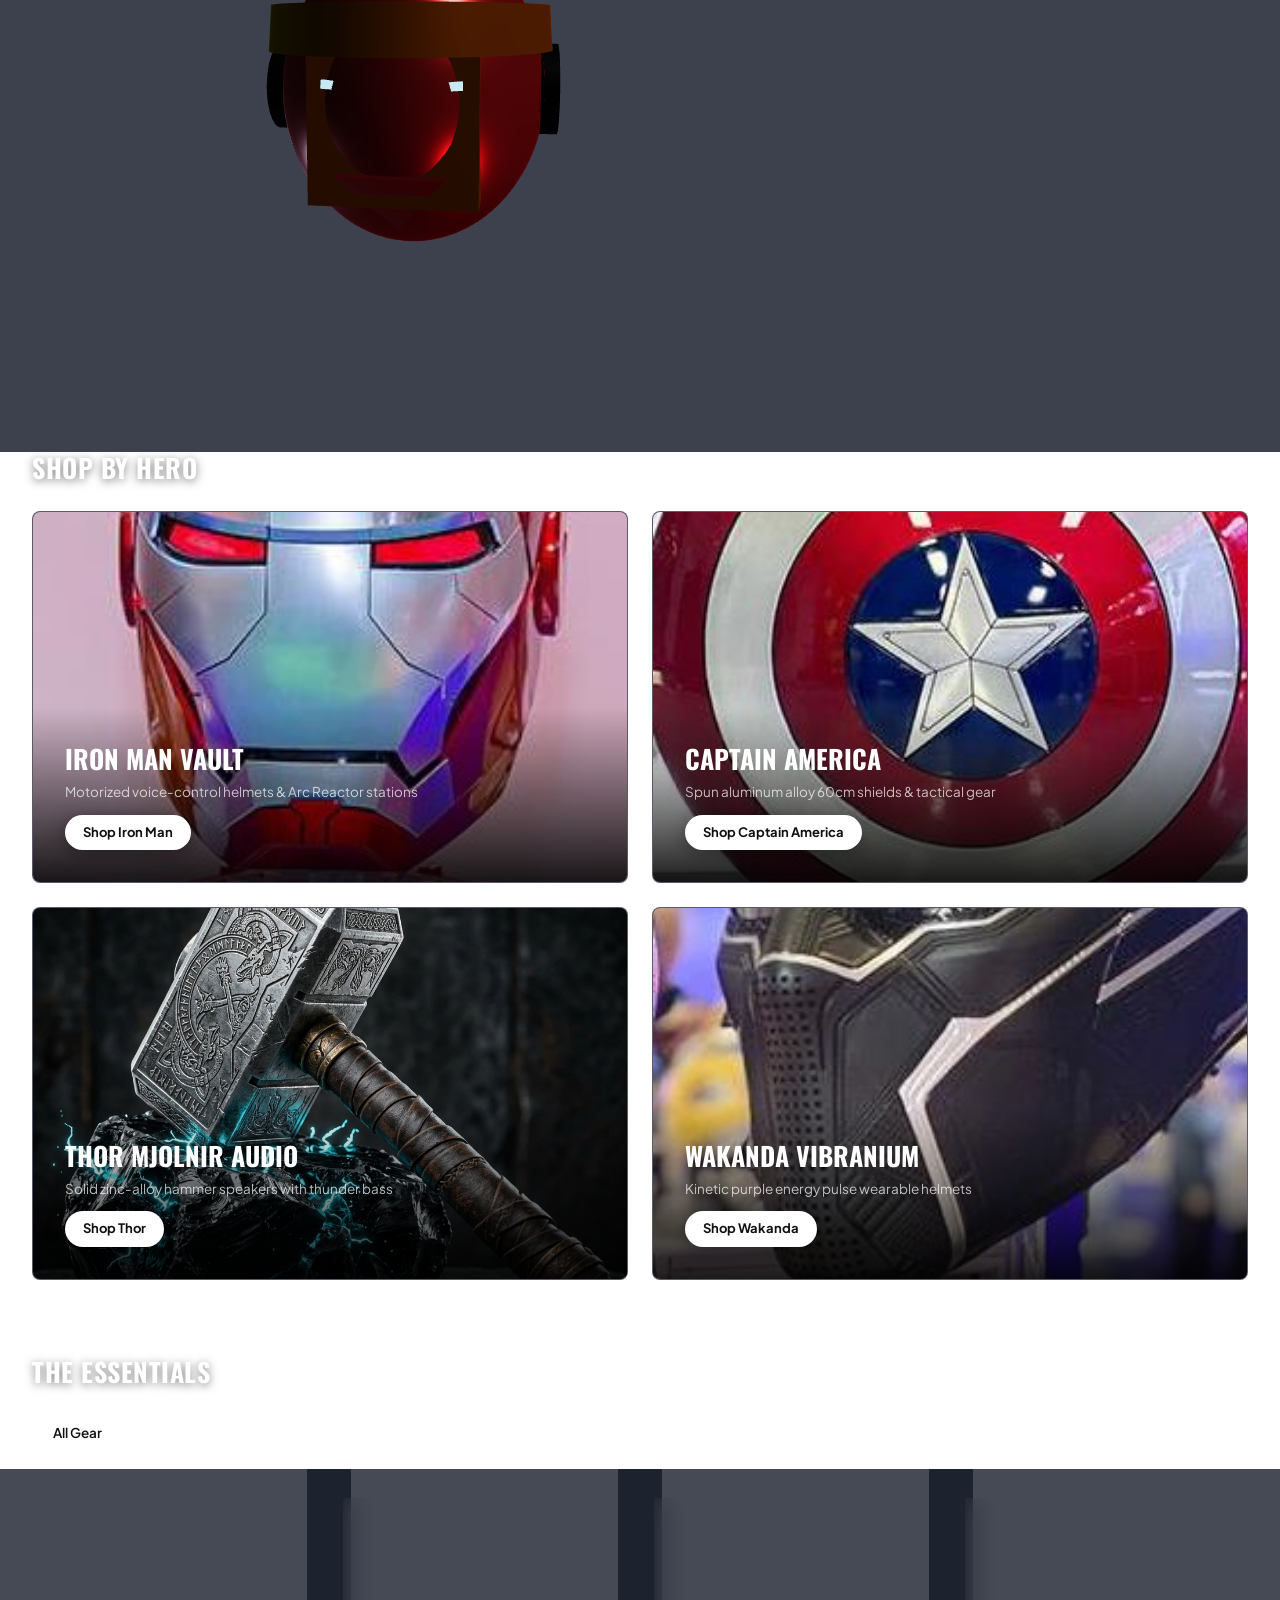
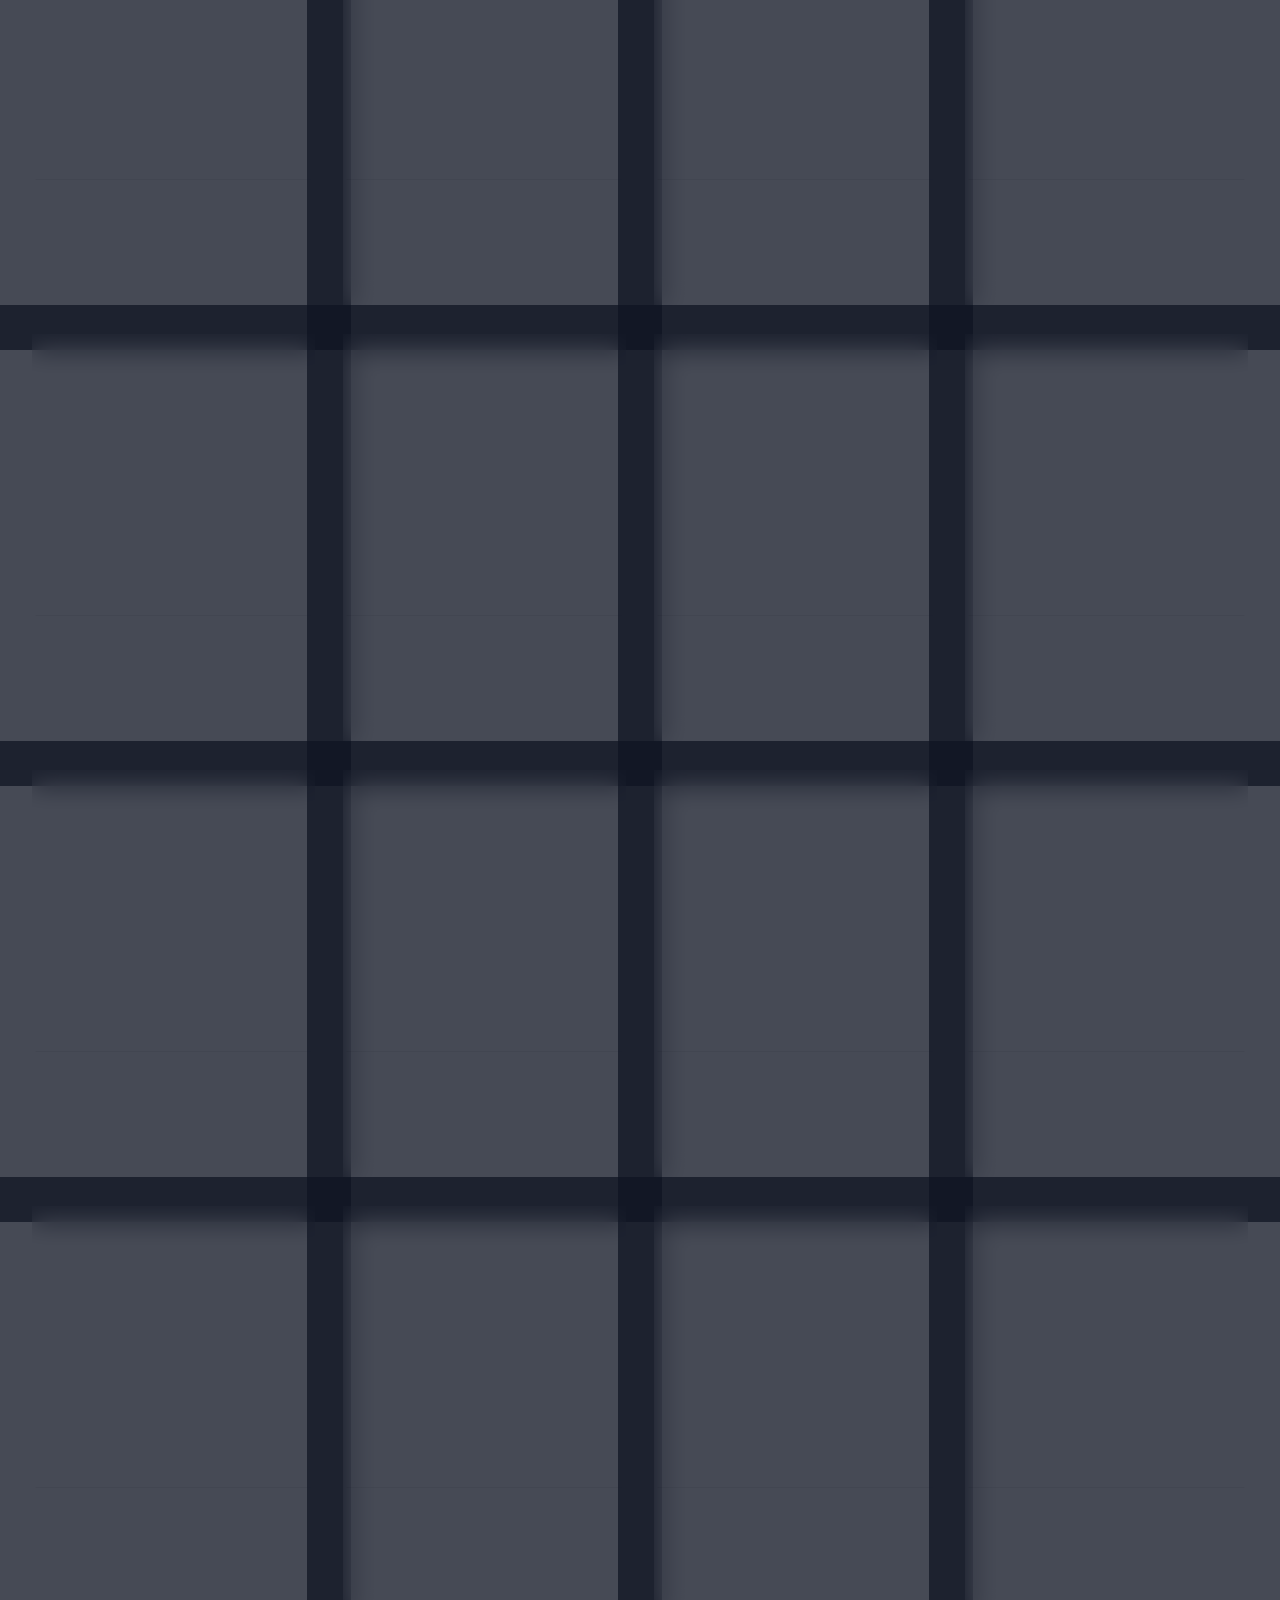
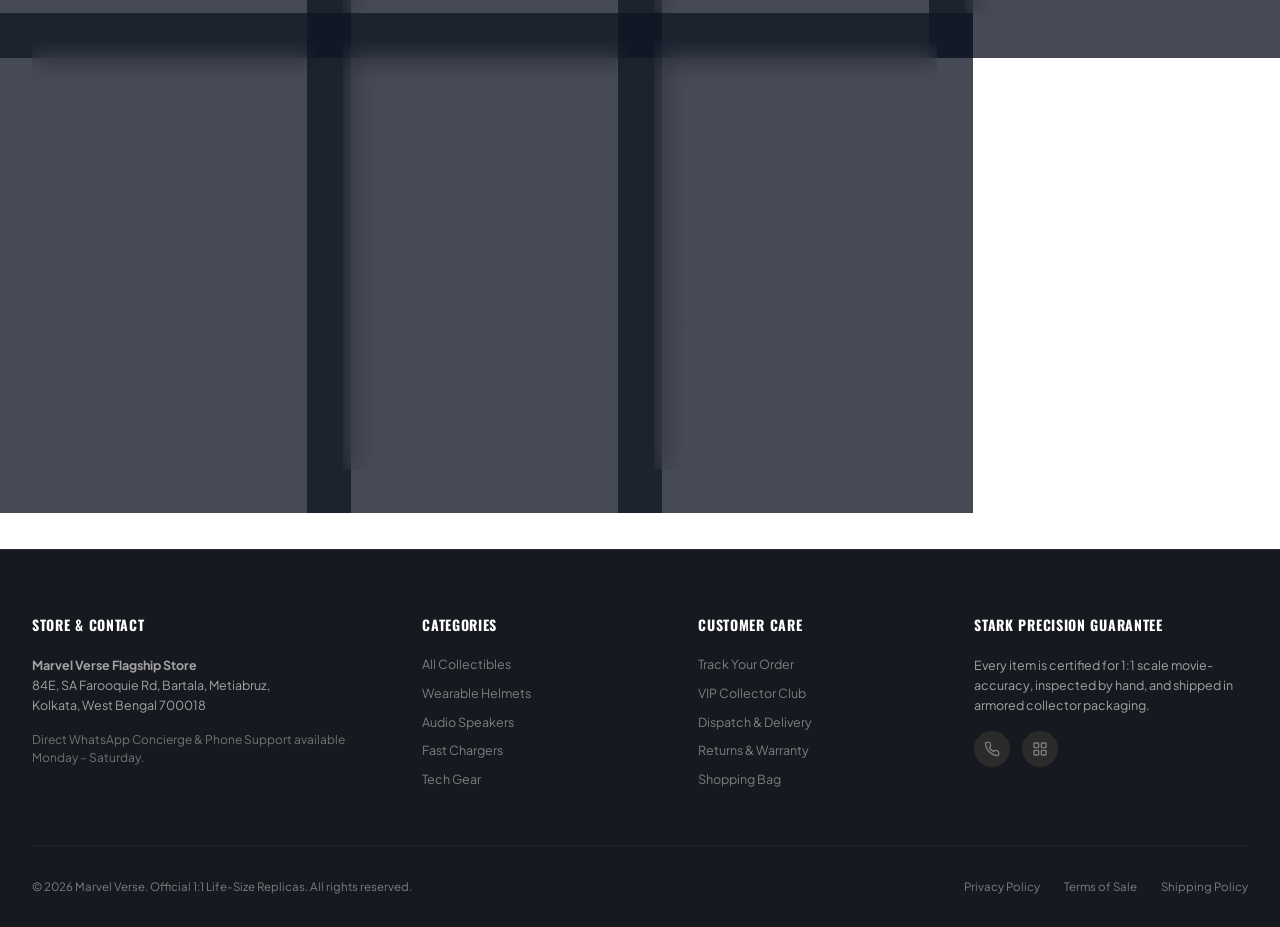
==== commit 89f8079f: "Restore cinematic full-page video background and particle engine exclusively on homepage" ====
--- a/index.html
+++ b/index.html
@@ -1,5 +1,5 @@
 <!DOCTYPE html>
-<html lang="en" data-theme="light">
+<html lang="en" data-theme="dark">
 <head>
   <meta charset="UTF-8" />
   <meta name="viewport" content="width=device-width, initial-scale=1.0, maximum-scale=2.0" />
@@ -16,63 +16,131 @@
   <script src="assets/js/three.min.js"></script>
   <script src="assets/js/catalog-data.js"></script>
   <script src="assets/js/nike-3d-stage.js"></script>
+  <script>
+    // Ensure homepage maintains cinematic dark aesthetic for background video
+    document.documentElement.setAttribute("data-theme", "dark");
+  </script>
 
   <style>
-    /* Homepage Specific Nike-Style Layouts */
+    /* ==========================================================================
+       CINEMATIC FULL-PAGE BACKGROUND VIDEO & 60-FPS CANVAS ENGINE (HOME ONLY)
+       Hardware-accelerated 720p HD MP4 video with real-time procedural canvas.
+       ========================================================================== */
+    body {
+      background-color: transparent !important;
+      color: var(--text-primary);
+      min-height: 100vh;
+      position: relative;
+    }
+
+    .cinematic-bg-container {
+      position: fixed;
+      top: 0;
+      left: 0;
+      width: 100%;
+      height: 100%;
+      z-index: 0;
+      pointer-events: none;
+      overflow: hidden;
+      background: #07090e;
+      transform: translateZ(0);
+    }
+
+    .cinematic-bg-video {
+      position: absolute;
+      top: 50%;
+      left: 50%;
+      width: 100%;
+      height: 100%;
+      min-width: 100%;
+      min-height: 100%;
+      transform: translate(-50%, -50%) scale(1.06);
+      object-fit: cover;
+      opacity: 0.85;
+      will-change: transform;
+    }
+
+    @media (max-width: 768px) {
+      .cinematic-bg-video {
+        transform: translate(-50%, -50%) scale(1.25);
+        opacity: 0.82;
+      }
+    }
+
+    #marvelCanvas {
+      position: absolute;
+      top: 0;
+      left: 0;
+      width: 100%;
+      height: 100%;
+      pointer-events: none;
+      z-index: 1;
+    }
+
+    .canvas-overlay-vignette {
+      position: absolute;
+      inset: 0;
+      z-index: 2;
+      pointer-events: none;
+      background: radial-gradient(circle at 50% 45%, rgba(7, 9, 14, 0.2) 0%, rgba(7, 9, 14, 0.65) 65%, rgba(7, 9, 14, 0.96) 100%);
+    }
+
+    /* Seamless Semi-Transparent Header Layers */
+    .top-subnav {
+      position: relative;
+      z-index: 30;
+      background: rgba(10, 14, 22, 0.85) !important;
+      backdrop-filter: blur(12px);
+      -webkit-backdrop-filter: blur(12px);
+      border-bottom: 1px solid rgba(255, 255, 255, 0.08) !important;
+    }
+
+    .main-header {
+      position: sticky;
+      top: 0;
+      z-index: 100;
+      background: rgba(10, 14, 22, 0.82) !important;
+      backdrop-filter: blur(16px);
+      -webkit-backdrop-filter: blur(16px);
+      border-bottom: 1px solid rgba(255, 255, 255, 0.1) !important;
+    }
+
+    /* Hero Section - Open view directly into full background video */
     .hero-editorial-wrap {
       position: relative;
-      background: var(--bg-card);
-      overflow: hidden;
+      z-index: 10;
+      min-height: 72vh;
+      display: flex;
+      align-items: flex-end;
+      padding: 6.5rem 0 4.5rem 0;
+      background: transparent;
       margin-bottom: 3.5rem;
     }
 
-    .hero-media-box {
+    .hero-editorial-container {
       width: 100%;
-      height: 68vh;
-      min-height: 520px;
-      position: relative;
-      overflow: hidden;
-    }
-
-    .hero-media-video {
-      width: 100%;
-      height: 100%;
-      object-fit: cover;
-      opacity: 0.88;
-    }
-
-    .hero-media-overlay {
-      position: absolute;
-      inset: 0;
-      background: linear-gradient(to top, rgba(0, 0, 0, 0.75) 0%, rgba(0, 0, 0, 0.2) 60%, rgba(0, 0, 0, 0.3) 100%);
-      display: flex;
-      flex-direction: column;
-      justify-content: flex-end;
-      padding: 3.5rem 3rem;
-      color: #ffffff;
+    }
+
+    .hero-editorial-content {
+      max-width: 860px;
     }
 
     @media (max-width: 768px) {
-      .hero-media-box {
-        height: 55vh;
-        min-height: 420px;
-        background: #111111 url('assets/battle_poster.jpg') center/cover no-repeat;
-      }
-      .hero-media-video {
-        display: none;
-      }
-      .hero-media-overlay {
-        padding: 2rem 1.25rem;
+      .hero-editorial-wrap {
+        min-height: 52vh;
+        padding: 4rem 0 2rem 0;
+        margin-bottom: 2rem;
       }
     }
 
     .hero-kicker {
       font-size: 13px;
       font-weight: 700;
-      letter-spacing: 0.12em;
+      letter-spacing: 0.14em;
       text-transform: uppercase;
-      color: var(--accent-orange);
-      margin-bottom: 6px;
+      color: #fa5400;
+      margin-bottom: 8px;
+      text-shadow: 0 2px 10px rgba(0, 0, 0, 0.6);
     }
 
     .hero-headline {
@@ -84,13 +152,16 @@
       letter-spacing: -0.01em;
       margin-bottom: 1rem;
       max-width: 820px;
+      color: #ffffff;
+      text-shadow: 0 4px 24px rgba(0, 0, 0, 0.8);
     }
 
     .hero-caption {
       font-size: clamp(14px, 1.2vw, 17px);
       max-width: 600px;
-      color: rgba(255, 255, 255, 0.85);
+      color: rgba(255, 255, 255, 0.9);
       margin-bottom: 1.8rem;
+      text-shadow: 0 2px 12px rgba(0, 0, 0, 0.8);
     }
 
     .hero-cta-group {
@@ -107,6 +178,7 @@
       font-weight: 700;
       font-size: 14.5px;
       transition: opacity var(--transition-fast), transform var(--transition-fast);
+      box-shadow: 0 4px 20px rgba(0, 0, 0, 0.4);
     }
 
     .hero-cta-white:hover {
@@ -117,6 +189,7 @@
     .hero-cta-glass {
       background: rgba(255, 255, 255, 0.18);
       backdrop-filter: blur(10px);
+      -webkit-backdrop-filter: blur(10px);
       color: #ffffff;
       border: 1px solid rgba(255, 255, 255, 0.4);
       padding: 13px 28px;
@@ -131,6 +204,12 @@
       transform: translateY(-1px);
     }
 
+    /* Main Container Elements layer above video */
+    main.container {
+      position: relative;
+      z-index: 10;
+    }
+
     /* Section Header (Nike Typography & Navigation Buttons) */
     .section-header-row {
       display: flex;
@@ -145,7 +224,8 @@
       font-weight: 700;
       text-transform: uppercase;
       letter-spacing: 0.02em;
-      color: var(--text-primary);
+      color: #ffffff !important;
+      text-shadow: 0 2px 10px rgba(0, 0, 0, 0.5);
     }
 
     .section-nav-arrows {
@@ -183,9 +263,50 @@
       }
     }
 
+    /* Product Cards (Glassmorphism over video) */
+    .product-card {
+      background: rgba(18, 24, 38, 0.78) !important;
+      backdrop-filter: blur(12px);
+      -webkit-backdrop-filter: blur(12px);
+      border: 1px solid rgba(255, 255, 255, 0.12) !important;
+      box-shadow: 0 8px 24px rgba(0, 0, 0, 0.45);
+    }
+
+    .product-card:hover {
+      background: rgba(24, 32, 50, 0.88) !important;
+      border-color: rgba(255, 255, 255, 0.28) !important;
+      box-shadow: 0 16px 36px rgba(0, 0, 0, 0.65) !important;
+    }
+
+    .product-image-well {
+      background: rgba(10, 14, 22, 0.55) !important;
+    }
+
+    .product-card-title {
+      color: #ffffff !important;
+    }
+
+    .product-card-subtitle {
+      color: rgba(255, 255, 255, 0.65) !important;
+    }
+
+    .product-card-colorways {
+      color: rgba(255, 255, 255, 0.45) !important;
+    }
+
+    .product-card-price {
+      color: #ffffff !important;
+    }
+
+    .product-card-mrp {
+      color: rgba(255, 255, 255, 0.4) !important;
+    }
+
     /* 3D Customizer Stage Container */
     .stage-3d-section {
-      background: var(--bg-card);
+      background: rgba(18, 24, 38, 0.82) !important;
+      backdrop-filter: blur(16px);
+      -webkit-backdrop-filter: blur(16px);
       border-radius: var(--radius-lg);
       padding: 3rem;
       margin-bottom: 4.5rem;
@@ -194,7 +315,8 @@
       gap: 3rem;
       align-items: center;
       position: relative;
-      border: 1px solid var(--border-subtle);
+      border: 1px solid rgba(255, 255, 255, 0.12) !important;
+      box-shadow: 0 16px 40px rgba(0, 0, 0, 0.5);
     }
 
     @media (max-width: 992px) {
@@ -211,7 +333,8 @@
       position: relative;
       border-radius: var(--radius-md);
       overflow: hidden;
-      background: radial-gradient(circle at 50% 50%, var(--bg-secondary) 0%, var(--bg-card) 75%);
+      background: radial-gradient(circle at 50% 50%, rgba(30, 41, 59, 0.8) 0%, rgba(15, 23, 42, 0.95) 75%) !important;
+      border: 1px solid rgba(255, 255, 255, 0.08);
     }
 
     @media (max-width: 768px) {
@@ -252,7 +375,7 @@
       font-size: 12px;
       font-weight: 700;
       letter-spacing: 0.12em;
-      color: var(--accent-orange);
+      color: #fa5400;
       text-transform: uppercase;
       margin-bottom: 6px;
     }
@@ -263,13 +386,13 @@
       font-weight: 700;
       text-transform: uppercase;
       line-height: 1.05;
-      color: var(--text-primary);
+      color: #ffffff !important;
       margin-bottom: 1rem;
     }
 
     .stage-desc {
       font-size: 14px;
-      color: var(--text-secondary);
+      color: rgba(255, 255, 255, 0.75) !important;
       line-height: 1.6;
       margin-bottom: 1.75rem;
     }
@@ -277,7 +400,7 @@
     .colorway-picker-title {
       font-size: 13px;
       font-weight: 700;
-      color: var(--text-primary);
+      color: #ffffff !important;
       text-transform: uppercase;
       margin-bottom: 10px;
     }
@@ -293,25 +416,26 @@
       display: flex;
       align-items: center;
       gap: 8px;
-      background: var(--bg-primary);
-      border: 1.5px solid var(--border-medium);
+      background: rgba(255, 255, 255, 0.08) !important;
+      border: 1.5px solid rgba(255, 255, 255, 0.2) !important;
       padding: 7px 14px;
       border-radius: var(--radius-pill);
       font-size: 12.5px;
       font-weight: 600;
-      color: var(--text-primary);
+      color: #ffffff !important;
       cursor: pointer;
       transition: all var(--transition-fast);
     }
 
     .colorway-chip-btn:hover {
-      border-color: var(--text-primary);
+      border-color: #ffffff !important;
+      background: rgba(255, 255, 255, 0.14) !important;
     }
 
     .colorway-chip-btn.active {
-      border-color: var(--text-primary);
-      background: var(--text-primary);
-      color: var(--bg-primary);
+      border-color: #ffffff !important;
+      background: #ffffff !important;
+      color: #111111 !important;
     }
 
     .colorway-dot {
@@ -347,7 +471,8 @@
       border-radius: var(--radius-sm);
       overflow: hidden;
       cursor: pointer;
-      background: var(--bg-card);
+      background: rgba(18, 24, 38, 0.78);
+      border: 1px solid rgba(255, 255, 255, 0.1);
     }
 
     .hero-editorial-card img {
@@ -367,7 +492,7 @@
       left: 0;
       right: 0;
       padding: 2rem;
-      background: linear-gradient(to top, rgba(0, 0, 0, 0.8) 0%, transparent 100%);
+      background: linear-gradient(to top, rgba(0, 0, 0, 0.88) 0%, transparent 100%);
       color: #ffffff;
       display: flex;
       flex-direction: column;
@@ -380,12 +505,14 @@
       font-weight: 700;
       text-transform: uppercase;
       margin-bottom: 4px;
+      color: #ffffff;
     }
 
     .hero-editorial-card-sub {
       font-size: 13.5px;
       opacity: 0.9;
       margin-bottom: 12px;
+      color: rgba(255, 255, 255, 0.8);
     }
 
     /* Catalog Category Tabs */
@@ -403,9 +530,9 @@
     }
 
     .cat-filter-pill {
-      background: var(--bg-secondary);
-      border: 1px solid var(--border-subtle);
-      color: var(--text-primary);
+      background: rgba(255, 255, 255, 0.08) !important;
+      border: 1px solid rgba(255, 255, 255, 0.16) !important;
+      color: #ffffff !important;
       padding: 8px 20px;
       border-radius: var(--radius-pill);
       font-size: 13.5px;
@@ -416,13 +543,13 @@
     }
 
     .cat-filter-pill:hover {
-      background: var(--border-medium);
+      background: rgba(255, 255, 255, 0.18) !important;
     }
 
     .cat-filter-pill.active {
-      background: var(--text-primary);
-      color: var(--bg-primary);
-      border-color: var(--text-primary);
+      background: #ffffff !important;
+      color: #111111 !important;
+      border-color: #ffffff !important;
     }
 
     /* Essentials 4-Column Grid */
@@ -451,9 +578,73 @@
         grid-template-columns: 1fr;
       }
     }
+
+    /* Footer & Bottom Bar Transparency */
+    .nike-footer {
+      position: relative;
+      z-index: 10;
+      background: rgba(8, 11, 18, 0.94) !important;
+      border-top: 1px solid rgba(255, 255, 255, 0.1) !important;
+    }
+
+    .footer-col-title {
+      color: #ffffff !important;
+    }
+
+    .mobile-bottom-bar {
+      background: rgba(10, 14, 22, 0.92) !important;
+      backdrop-filter: blur(16px);
+      -webkit-backdrop-filter: blur(16px);
+      border-top: 1px solid rgba(255, 255, 255, 0.1) !important;
+    }
   </style>
 </head>
 <body>
+
+  <!-- SELF-HOSTED 720P HD MARVEL CINEMATIC BATTLE VIDEO + PARTICLES (NO YOUTUBE) -->
+  <div class="cinematic-bg-container">
+    <video id="bgBattleVideo" class="cinematic-bg-video" autoplay muted loop playsinline webkit-playsinline x5-playsinline preload="auto" poster="assets/battle_poster.jpg">
+      <source src="assets/battle.mp4" type="video/mp4">
+    </video>
+    <canvas id="marvelCanvas"></canvas>
+    <div class="canvas-overlay-vignette"></div>
+  </div>
+  <script>
+    // Immediate early boot for background video on page open (Zero Delay)
+    (function() {
+      var v = document.getElementById("bgBattleVideo");
+      if (!v) return;
+      v.muted = true;
+      v.defaultMuted = true;
+      v.playsInline = true;
+      v.setAttribute("playsinline", "");
+      v.setAttribute("webkit-playsinline", "");
+
+      function triggerPlay() {
+        var p = v.play();
+        if (p && typeof p.then === "function") {
+          p.then(function() {
+            v.classList.add("playing");
+          }).catch(function() {
+            var resume = function() {
+              v.play().catch(function(){});
+              ["click", "touchstart", "touchend", "pointerdown", "scroll"].forEach(function(ev) {
+                window.removeEventListener(ev, resume);
+              });
+            };
+            ["click", "touchstart", "touchend", "pointerdown", "scroll"].forEach(function(ev) {
+              window.addEventListener(ev, resume, { once: true, passive: true });
+            });
+          });
+        }
+      }
+      triggerPlay();
+      if (document.readyState === "loading") {
+        document.addEventListener("DOMContentLoaded", triggerPlay);
+      }
+      window.addEventListener("pageshow", triggerPlay);
+    })();
+  </script>
 
   <!-- 1. Top Subnav -->
   <div class="top-subnav">
@@ -585,21 +776,16 @@
     </div>
   </header>
 
-  <!-- 3. Nike Hero Campaign Section -->
+  <!-- 3. Hero Editorial Section (Transparent view directly over full-page cinematic battle video) -->
   <section class="hero-editorial-wrap">
-    <div class="hero-media-box">
-      <video class="hero-media-video" autoplay loop muted playsinline poster="assets/battle_poster.jpg">
-        <source src="assets/battle.mp4" type="video/mp4" />
-      </video>
-      <div class="hero-media-overlay">
-        <div class="container">
-          <div class="hero-kicker">Stark Industries x Marvel Verse</div>
-          <h1 class="hero-headline">ENGINEERED FOR HEROES.<br>JUST SUIT UP.</h1>
-          <p class="hero-caption">Movie-accurate 1:1 wearable helmets with voice control, vibranium tactical shields, and acoustic prop replicas crafted with aerospace precision.</p>
-          <div class="hero-cta-group">
-            <a href="categories.html" class="hero-cta-white">Shop All Gear</a>
-            <a href="#customizer3d" class="hero-cta-glass">Customize in 3D</a>
-          </div>
+    <div class="container hero-editorial-container">
+      <div class="hero-editorial-content">
+        <div class="hero-kicker">Stark Industries x Marvel Verse</div>
+        <h1 class="hero-headline">ENGINEERED FOR HEROES.<br>JUST SUIT UP.</h1>
+        <p class="hero-caption">Movie-accurate 1:1 wearable helmets with voice control, vibranium tactical shields, and acoustic prop replicas crafted with aerospace precision.</p>
+        <div class="hero-cta-group">
+          <a href="categories.html" class="hero-cta-white">Shop All Gear</a>
+          <a href="#customizer3d" class="hero-cta-glass">Customize in 3D</a>
         </div>
       </div>
     </div>
@@ -1075,9 +1261,192 @@
       }
     }
 
+    /**
+     * 60 FPS PROCEDURAL CANVAS FRAME SEQUENCE ENGINE
+     * Renders continuous cinematic atmospheric effects over the battle video:
+     * - Kinetic glowing embers rising with parallax
+     * - Atmospheric Asgardian lightning flashes across the sky
+     * - Automatic pause on tab hide / scroll optimization
+     */
+    class CinematicFrameEngine {
+      constructor(canvasId = "marvelCanvas") {
+        this.canvas = document.getElementById(canvasId);
+        if (!this.canvas) return;
+        this.ctx = this.canvas.getContext("2d", { alpha: true });
+        this.dpr = (window.innerWidth < 768) ? 1 : Math.min(window.devicePixelRatio || 1, 1.25);
+        this.width = window.innerWidth;
+        this.height = window.innerHeight;
+
+        this.embers = [];
+        this.lightningBranches = [];
+        this.nextLightningTime = performance.now() + 4000;
+        this.lightningAlpha = 0;
+
+        this.mouseX = this.width * 0.5;
+        this.mouseY = this.height * 0.5;
+        this.isPaused = false;
+        this.rafId = null;
+
+        this.init();
+      }
+
+      pause() {
+        this.isPaused = true;
+        if (this.rafId) {
+          cancelAnimationFrame(this.rafId);
+          this.rafId = null;
+        }
+      }
+
+      resume() {
+        if (!this.isPaused) return;
+        this.isPaused = false;
+        if (!this.rafId) {
+          this.loop();
+        }
+      }
+
+      init() {
+        this.resize();
+        this.initEmbers();
+        window.addEventListener("resize", () => this.resize(), { passive: true });
+        window.addEventListener("mousemove", (e) => {
+          this.mouseX = e.clientX;
+          this.mouseY = e.clientY;
+        }, { passive: true });
+
+        this.isScrolling = false;
+        this.scrollTimer = null;
+        window.addEventListener("scroll", () => {
+          this.isScrolling = true;
+          clearTimeout(this.scrollTimer);
+          this.scrollTimer = setTimeout(() => { this.isScrolling = false; }, 90);
+        }, { passive: true });
+
+        document.addEventListener("visibilitychange", () => {
+          if (document.hidden) {
+            this.pause();
+            const v = document.getElementById("bgBattleVideo");
+            if (v && !v.paused) v.pause();
+          } else {
+            this.resume();
+            const v = document.getElementById("bgBattleVideo");
+            if (v && v.paused) v.play().catch(() => {});
+          }
+        });
+
+        this.loop();
+      }
+
+      resize() {
+        this.width = window.innerWidth;
+        this.height = window.innerHeight;
+        this.dpr = (this.width < 768) ? 1 : Math.min(window.devicePixelRatio || 1, 1.25);
+        this.canvas.width = Math.floor(this.width * this.dpr);
+        this.canvas.height = Math.floor(this.height * this.dpr);
+        this.canvas.style.width = `${this.width}px`;
+        this.canvas.style.height = `${this.height}px`;
+        this.ctx.setTransform(1, 0, 0, 1, 0, 0);
+        this.ctx.scale(this.dpr, this.dpr);
+      }
+
+      initEmbers() {
+        this.embers = [];
+        const count = this.width < 768 ? 14 : 26;
+        for (let i = 0; i < count; i++) {
+          this.embers.push({
+            x: Math.random() * this.width,
+            y: Math.random() * this.height,
+            vx: (Math.random() - 0.5) * 0.4,
+            vy: - (Math.random() * 0.65 + 0.3),
+            size: Math.random() * 1.8 + 0.8,
+            color: Math.random() > 0.45 ? "245, 158, 11" : "56, 189, 248",
+            alpha: Math.random() * 0.5 + 0.2,
+            wobble: Math.random() * Math.PI * 2,
+            wobbleSpeed: Math.random() * 0.02 + 0.01
+          });
+        }
+      }
+
+      triggerLightning() {
+        this.lightningBranches = [];
+        let startX = Math.random() * (this.width * 0.6) + (this.width * 0.2);
+        let startY = 0;
+
+        const segments = 12;
+        for (let i = 0; i < segments; i++) {
+          let nextX = startX + (Math.random() - 0.5) * 45;
+          let nextY = startY + (this.height / segments) * (0.8 + Math.random() * 0.4);
+          this.lightningBranches.push({ x1: startX, y1: startY, x2: nextX, y2: nextY });
+          startX = nextX;
+          startY = nextY;
+        }
+        this.lightningAlpha = 0.85;
+      }
+
+      loop() {
+        if (this.isPaused) return;
+        this.rafId = requestAnimationFrame(() => this.loop());
+        if (document.hidden) return;
+        if (this.isScrolling && this.width < 768) return;
+
+        const now = performance.now();
+
+        if (now > this.nextLightningTime) {
+          this.triggerLightning();
+          this.nextLightningTime = now + (Math.random() * 7000 + 6000);
+        }
+
+        this.ctx.clearRect(0, 0, this.width, this.height);
+
+        if (this.lightningAlpha > 0.03) {
+          this.ctx.save();
+          this.ctx.strokeStyle = `rgba(56, 189, 248, ${this.lightningAlpha * 0.35})`;
+          this.ctx.lineWidth = 5;
+          this.ctx.beginPath();
+          for (let b of this.lightningBranches) {
+            this.ctx.moveTo(b.x1, b.y1);
+            this.ctx.lineTo(b.x2, b.y2);
+          }
+          this.ctx.stroke();
+
+          this.ctx.strokeStyle = `rgba(224, 242, 254, ${this.lightningAlpha})`;
+          this.ctx.lineWidth = 1.8;
+          this.ctx.beginPath();
+          for (let b of this.lightningBranches) {
+            this.ctx.moveTo(b.x1, b.y1);
+            this.ctx.lineTo(b.x2, b.y2);
+          }
+          this.ctx.stroke();
+          this.ctx.restore();
+
+          this.lightningAlpha *= 0.86;
+        }
+
+        for (let p of this.embers) {
+          p.wobble += p.wobbleSpeed;
+          p.x += p.vx + Math.sin(p.wobble) * 0.3;
+          p.y += p.vy;
+
+          if (p.y < -10) {
+            p.y = this.height + 10;
+            p.x = Math.random() * this.width;
+          }
+
+          this.ctx.beginPath();
+          this.ctx.arc(p.x, p.y, p.size, 0, Math.PI * 2);
+          this.ctx.fillStyle = `rgba(${p.color}, ${p.alpha})`;
+          this.ctx.fill();
+        }
+      }
+    }
+
     document.addEventListener("DOMContentLoaded", () => {
       renderTrendingRail();
       renderEssentialsGrid("all");
+
+      // Start High-FPS Procedural Canvas Frame Engine
+      window.cinematicFrameEngine = new CinematicFrameEngine("marvelCanvas");
 
       // Initialize Nike By You 3D Stage with safe fallback
       if (window.Nike3DStage) {
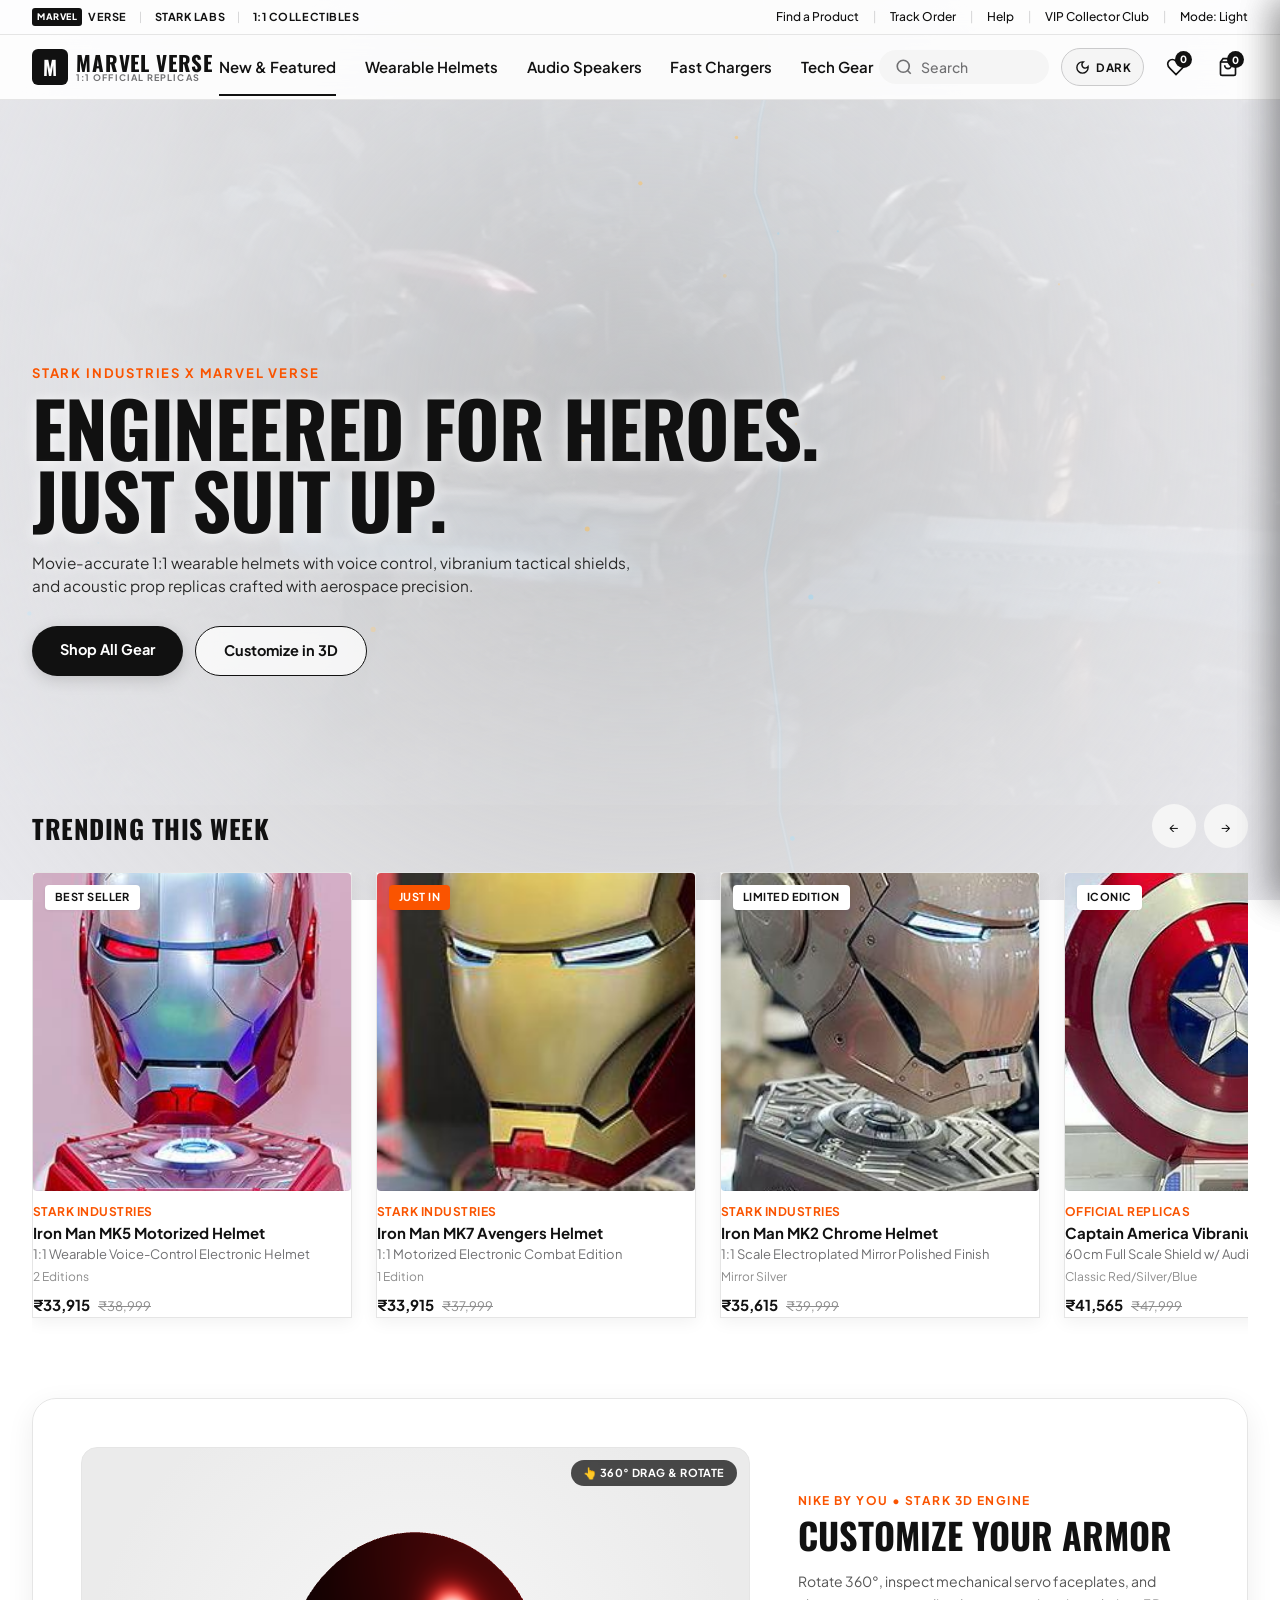
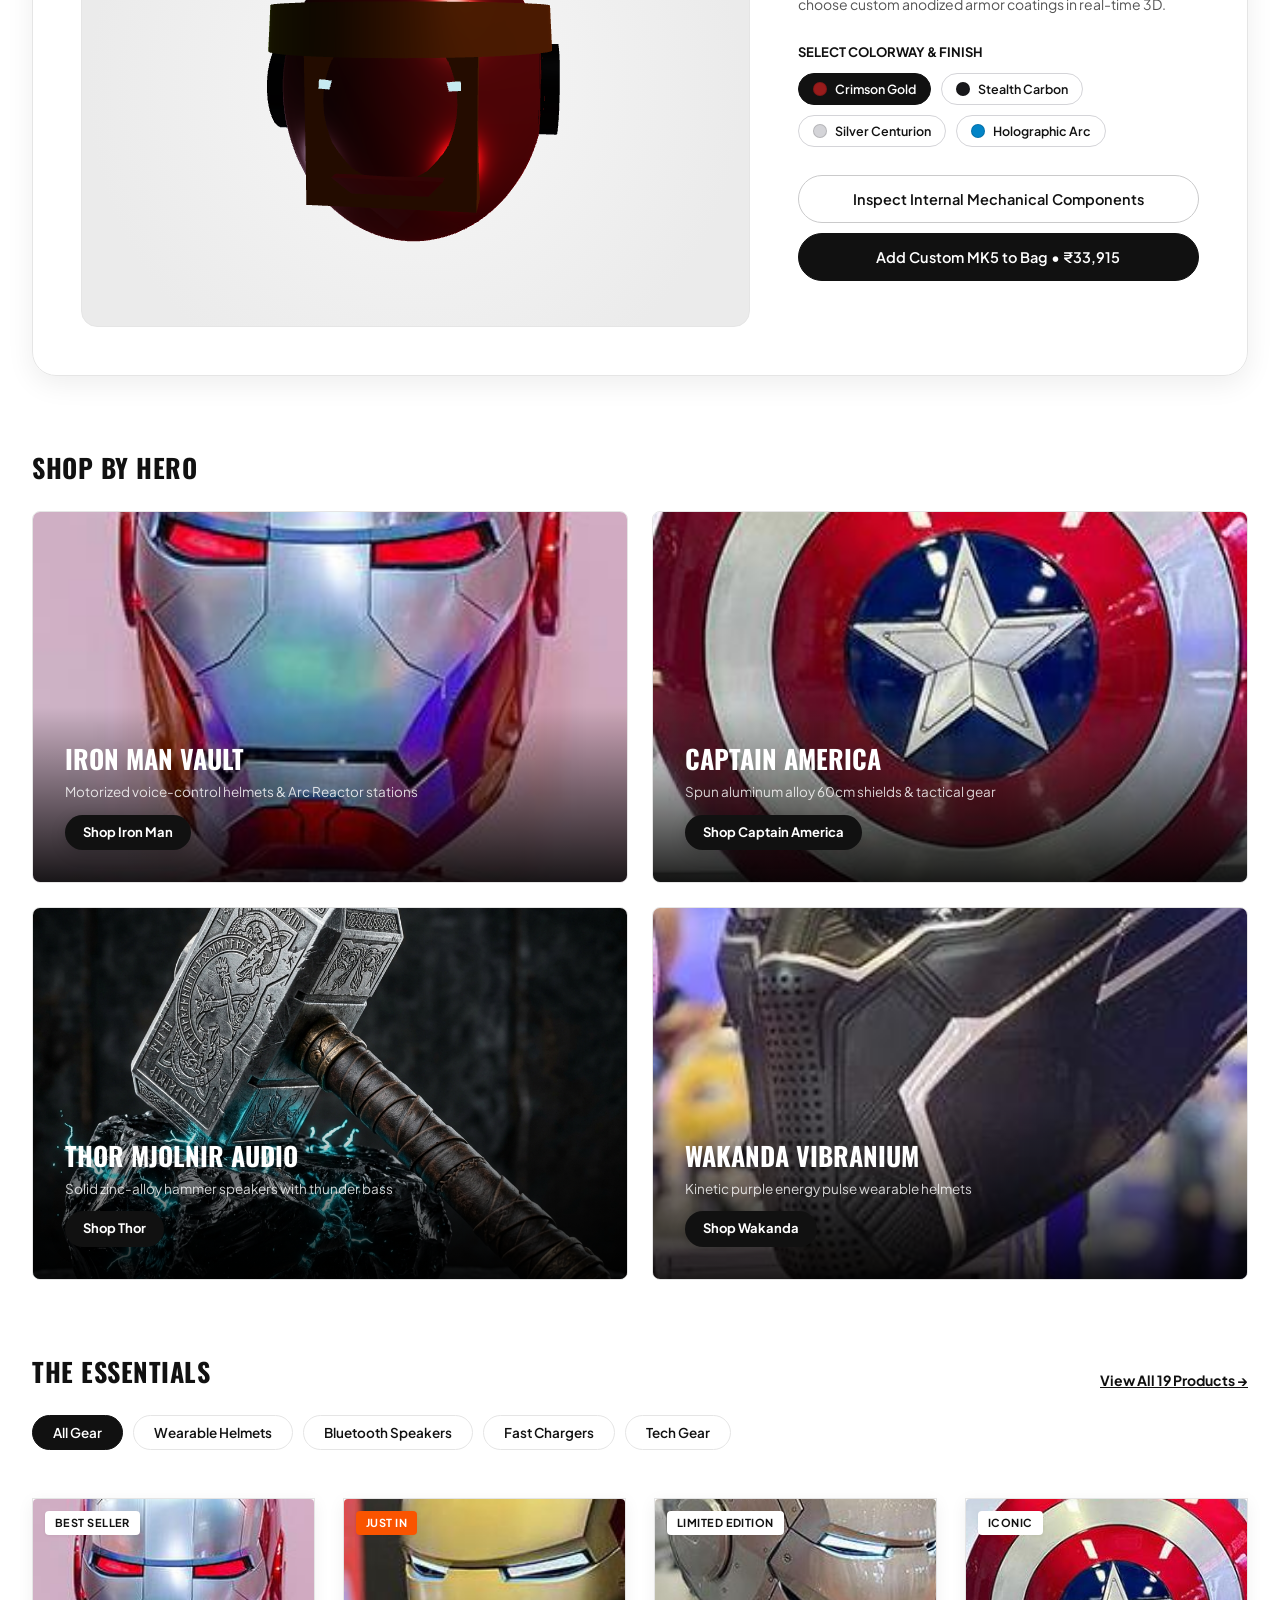
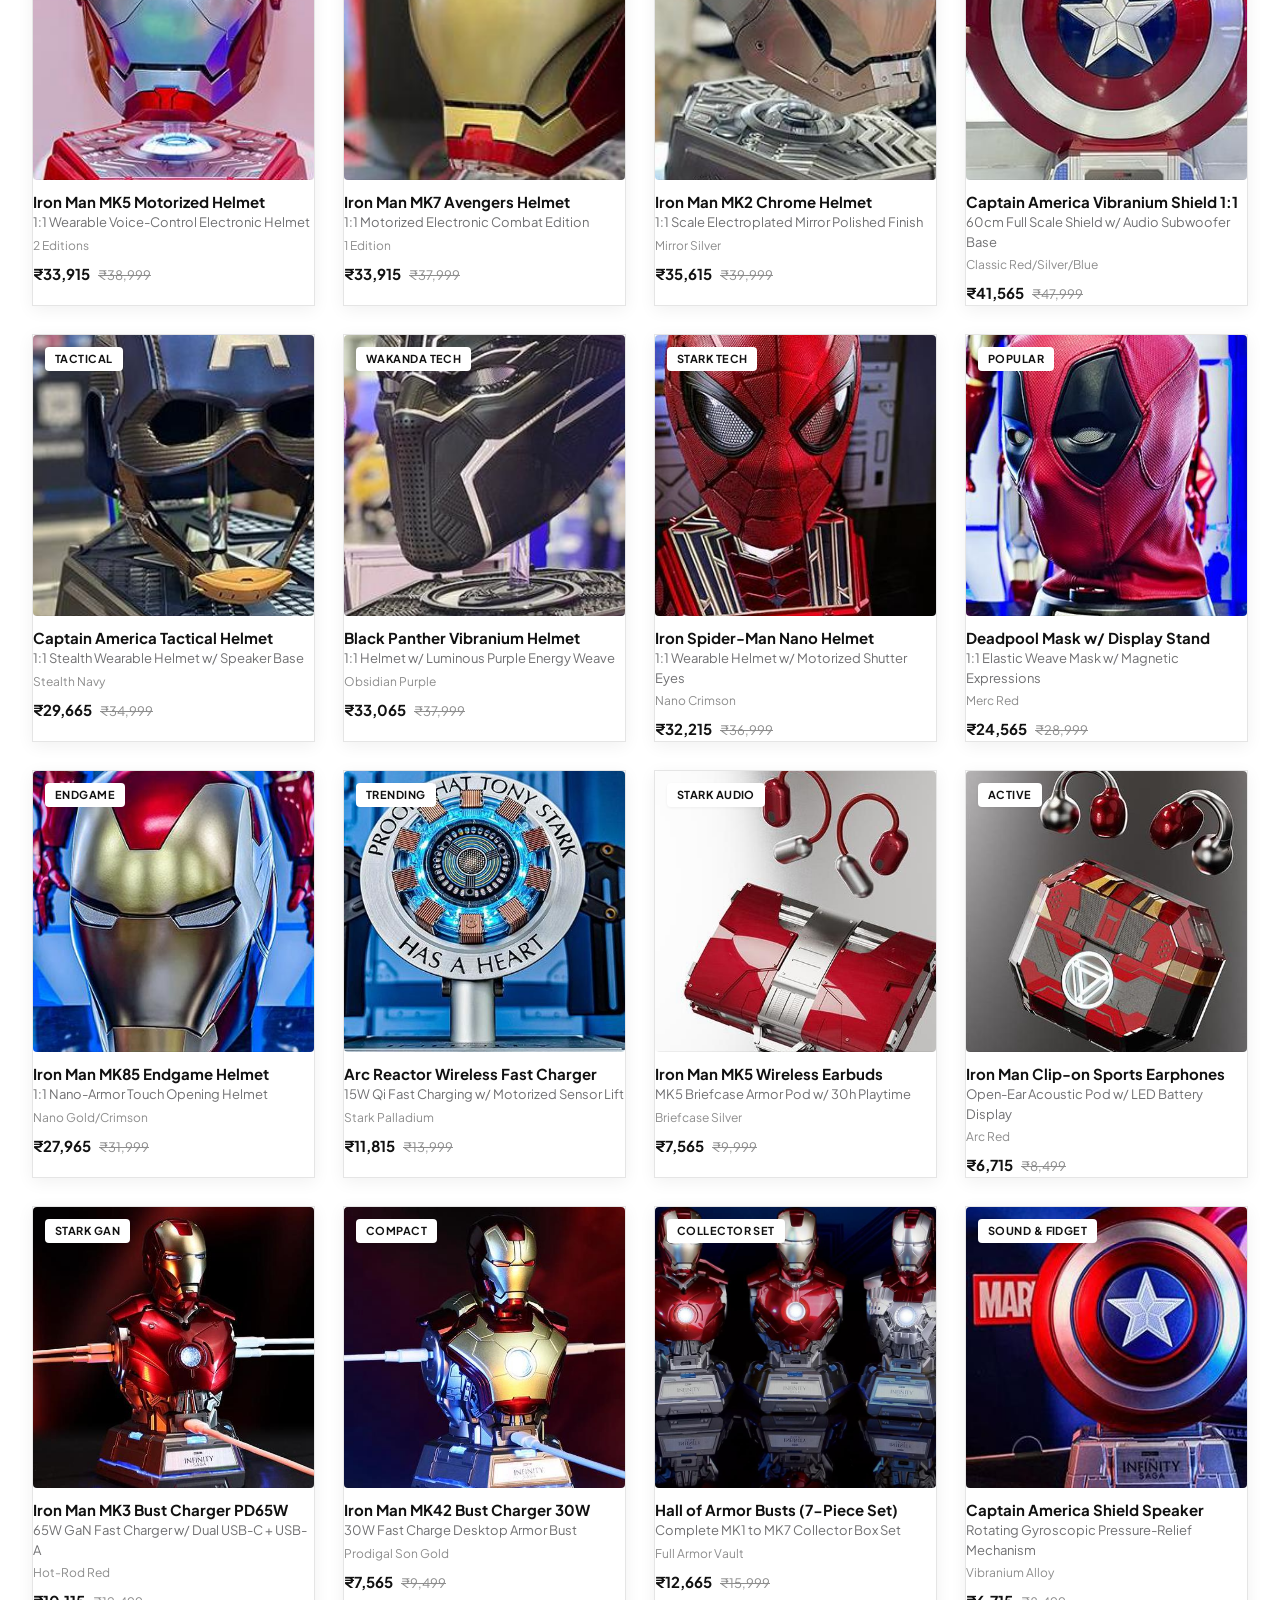
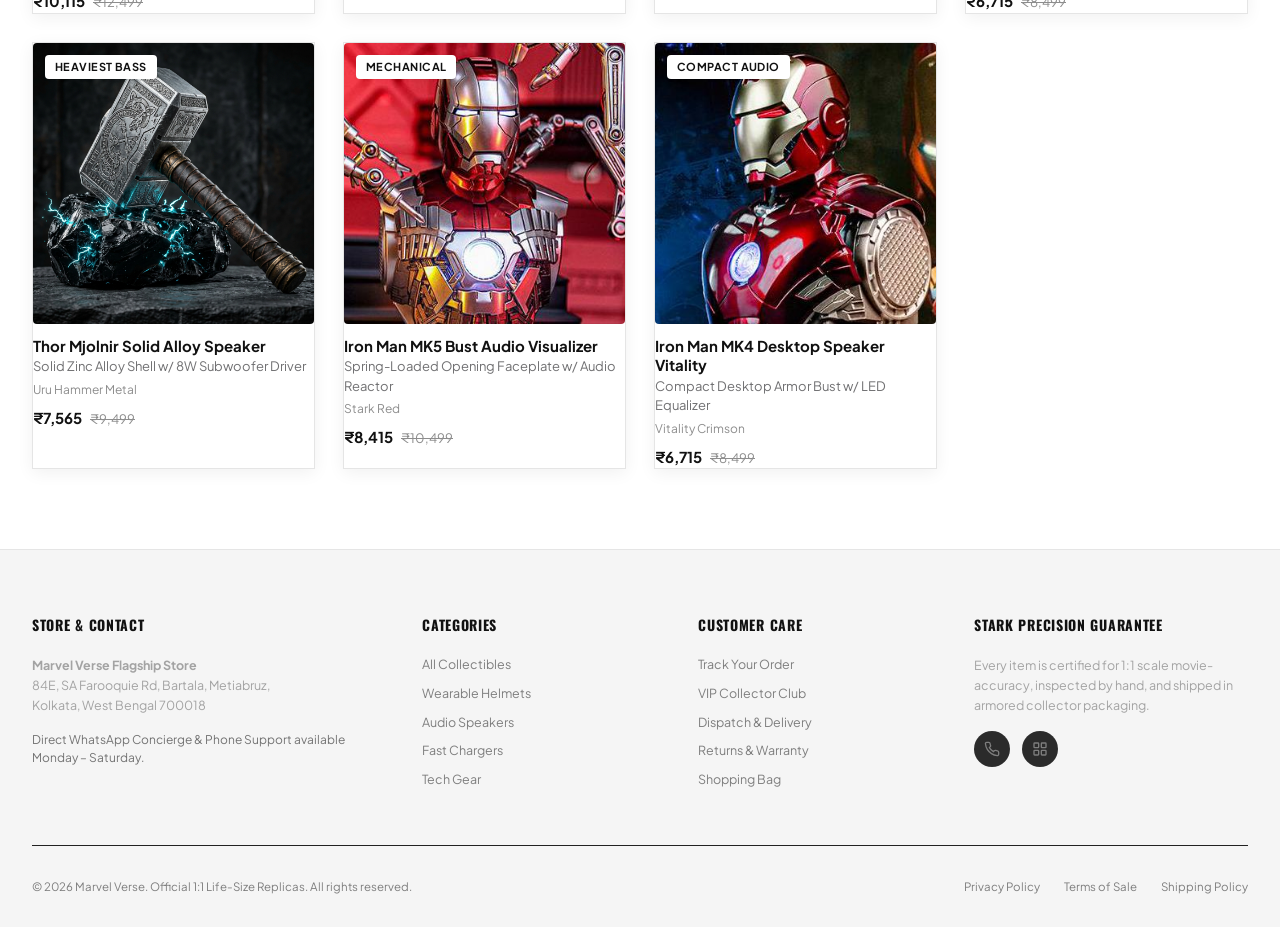
==== commit abaea4af: "Support dual light (Nike B&W) and dark themes with persistent video background and header toggle but" ====
--- a/index.html
+++ b/index.html
@@ -1,8 +1,14 @@
 <!DOCTYPE html>
-<html lang="en" data-theme="dark">
+<html lang="en">
 <head>
   <meta charset="UTF-8" />
   <meta name="viewport" content="width=device-width, initial-scale=1.0, maximum-scale=2.0" />
+  <script>
+    (function() {
+      var saved = localStorage.getItem("tss_theme") || "light";
+      document.documentElement.setAttribute("data-theme", saved);
+    })();
+  </script>
   <title>Marvel Verse. Official 1:1 Helmets & Tech Replicas</title>
   <meta name="description" content="Shop official 1:1 life-size wearable helmets, Captain America shields, Thor Mjolnir speakers, and Arc Reactor wireless chargers. Inspired by Nike's digital flagship experience." />
 
@@ -16,10 +22,6 @@
   <script src="assets/js/three.min.js"></script>
   <script src="assets/js/catalog-data.js"></script>
   <script src="assets/js/nike-3d-stage.js"></script>
-  <script>
-    // Ensure homepage maintains cinematic dark aesthetic for background video
-    document.documentElement.setAttribute("data-theme", "dark");
-  </script>
 
   <style>
     /* ==========================================================================
@@ -42,8 +44,8 @@
       z-index: 0;
       pointer-events: none;
       overflow: hidden;
-      background: #07090e;
       transform: translateZ(0);
+      transition: background 0.35s var(--ease-nike);
     }
 
     .cinematic-bg-video {
@@ -56,14 +58,13 @@
       min-height: 100%;
       transform: translate(-50%, -50%) scale(1.06);
       object-fit: cover;
-      opacity: 0.85;
       will-change: transform;
+      transition: opacity 0.35s var(--ease-nike), filter 0.35s var(--ease-nike);
     }
 
     @media (max-width: 768px) {
       .cinematic-bg-video {
         transform: translate(-50%, -50%) scale(1.25);
-        opacity: 0.82;
       }
     }
 
@@ -82,30 +83,314 @@
       inset: 0;
       z-index: 2;
       pointer-events: none;
+      transition: background 0.35s var(--ease-nike);
+    }
+
+    /* --------------------------------------------------------------------------
+       DARK THEME (Deep Obsidian Cosmic Tech Palette)
+       -------------------------------------------------------------------------- */
+    [data-theme="dark"] .cinematic-bg-container {
+      background: #07090e;
+    }
+    [data-theme="dark"] .cinematic-bg-video {
+      opacity: 0.85;
+      filter: none;
+    }
+    [data-theme="dark"] .canvas-overlay-vignette {
       background: radial-gradient(circle at 50% 45%, rgba(7, 9, 14, 0.2) 0%, rgba(7, 9, 14, 0.65) 65%, rgba(7, 9, 14, 0.96) 100%);
     }
-
-    /* Seamless Semi-Transparent Header Layers */
+    [data-theme="dark"] .top-subnav {
+      background: rgba(10, 14, 22, 0.88) !important;
+      border-bottom: 1px solid rgba(255, 255, 255, 0.08) !important;
+      color: #ffffff;
+    }
+    [data-theme="dark"] .main-header {
+      background: rgba(10, 14, 22, 0.85) !important;
+      border-bottom: 1px solid rgba(255, 255, 255, 0.1) !important;
+    }
+    [data-theme="dark"] .hero-headline {
+      color: #ffffff;
+      text-shadow: 0 4px 24px rgba(0, 0, 0, 0.8);
+    }
+    [data-theme="dark"] .hero-caption {
+      color: rgba(255, 255, 255, 0.9);
+      text-shadow: 0 2px 12px rgba(0, 0, 0, 0.8);
+    }
+    [data-theme="dark"] .hero-cta-white {
+      background: #ffffff;
+      color: #111111;
+      box-shadow: 0 4px 20px rgba(0, 0, 0, 0.4);
+    }
+    [data-theme="dark"] .hero-cta-glass {
+      background: rgba(255, 255, 255, 0.18);
+      color: #ffffff;
+      border: 1px solid rgba(255, 255, 255, 0.4);
+    }
+    [data-theme="dark"] .section-title {
+      color: #ffffff;
+      text-shadow: 0 2px 10px rgba(0, 0, 0, 0.5);
+    }
+    [data-theme="dark"] .product-card {
+      background: rgba(18, 24, 38, 0.78);
+      border: 1px solid rgba(255, 255, 255, 0.12);
+      box-shadow: 0 8px 24px rgba(0, 0, 0, 0.45);
+    }
+    [data-theme="dark"] .product-card:hover {
+      background: rgba(24, 32, 50, 0.88);
+      border-color: rgba(255, 255, 255, 0.28);
+      box-shadow: 0 16px 36px rgba(0, 0, 0, 0.65);
+    }
+    [data-theme="dark"] .product-image-well {
+      background: rgba(10, 14, 22, 0.55);
+    }
+    [data-theme="dark"] .product-card-title {
+      color: #ffffff;
+    }
+    [data-theme="dark"] .product-card-subtitle {
+      color: rgba(255, 255, 255, 0.65);
+    }
+    [data-theme="dark"] .product-card-colorways {
+      color: rgba(255, 255, 255, 0.45);
+    }
+    [data-theme="dark"] .product-card-price {
+      color: #ffffff;
+    }
+    [data-theme="dark"] .product-card-mrp {
+      color: rgba(255, 255, 255, 0.4);
+    }
+    [data-theme="dark"] .stage-3d-section {
+      background: rgba(18, 24, 38, 0.82);
+      border: 1px solid rgba(255, 255, 255, 0.12);
+      box-shadow: 0 16px 40px rgba(0, 0, 0, 0.5);
+    }
+    [data-theme="dark"] .stage-3d-canvas-box {
+      background: radial-gradient(circle at 50% 50%, rgba(30, 41, 59, 0.8) 0%, rgba(15, 23, 42, 0.95) 75%);
+      border: 1px solid rgba(255, 255, 255, 0.08);
+    }
+    [data-theme="dark"] .stage-title {
+      color: #ffffff;
+    }
+    [data-theme="dark"] .stage-desc {
+      color: rgba(255, 255, 255, 0.75);
+    }
+    [data-theme="dark"] .colorway-picker-title {
+      color: #ffffff;
+    }
+    [data-theme="dark"] .colorway-chip-btn {
+      background: rgba(255, 255, 255, 0.08);
+      border: 1.5px solid rgba(255, 255, 255, 0.2);
+      color: #ffffff;
+    }
+    [data-theme="dark"] .colorway-chip-btn:hover {
+      border-color: #ffffff;
+      background: rgba(255, 255, 255, 0.14);
+    }
+    [data-theme="dark"] .colorway-chip-btn.active {
+      border-color: #ffffff;
+      background: #ffffff;
+      color: #111111;
+    }
+    [data-theme="dark"] .hero-editorial-card {
+      background: rgba(18, 24, 38, 0.78);
+      border: 1px solid rgba(255, 255, 255, 0.1);
+    }
+    [data-theme="dark"] .hero-editorial-card-title {
+      color: #ffffff;
+    }
+    [data-theme="dark"] .hero-editorial-card-sub {
+      color: rgba(255, 255, 255, 0.8);
+    }
+    [data-theme="dark"] .cat-filter-pill {
+      background: rgba(255, 255, 255, 0.08);
+      border: 1px solid rgba(255, 255, 255, 0.16);
+      color: #ffffff;
+    }
+    [data-theme="dark"] .cat-filter-pill:hover {
+      background: rgba(255, 255, 255, 0.18);
+    }
+    [data-theme="dark"] .cat-filter-pill.active {
+      background: #ffffff;
+      color: #111111;
+      border-color: #ffffff;
+    }
+    [data-theme="dark"] .nike-footer {
+      background: rgba(8, 11, 18, 0.95);
+      border-top: 1px solid rgba(255, 255, 255, 0.1);
+      color: #ffffff;
+    }
+    [data-theme="dark"] .footer-col-title {
+      color: #ffffff;
+    }
+    [data-theme="dark"] .mobile-bottom-bar {
+      background: rgba(10, 14, 22, 0.92);
+      border-top: 1px solid rgba(255, 255, 255, 0.1);
+    }
+
+    /* --------------------------------------------------------------------------
+       LIGHT THEME (Nike Studio Black & White Aesthetic)
+       Preserves background video playback with clean high-contrast styling.
+       -------------------------------------------------------------------------- */
+    [data-theme="light"] .cinematic-bg-container {
+      background: #f4f4f6;
+    }
+    [data-theme="light"] .cinematic-bg-video {
+      opacity: 0.30;
+      filter: contrast(106%) brightness(1.02);
+    }
+    [data-theme="light"] .canvas-overlay-vignette {
+      background: radial-gradient(circle at 50% 45%, rgba(245, 245, 248, 0.25) 0%, rgba(242, 242, 245, 0.70) 65%, rgba(235, 235, 240, 0.95) 100%);
+    }
+    [data-theme="light"] .top-subnav {
+      background: rgba(255, 255, 255, 0.92) !important;
+      border-bottom: 1px solid #e5e5e5 !important;
+      color: #111111;
+    }
+    [data-theme="light"] .main-header {
+      background: rgba(255, 255, 255, 0.90) !important;
+      border-bottom: 1px solid #e5e5e5 !important;
+    }
+    [data-theme="light"] .hero-headline {
+      color: #111111;
+      text-shadow: 0 2px 14px rgba(255, 255, 255, 0.9);
+    }
+    [data-theme="light"] .hero-caption {
+      color: #2b2b2b;
+      text-shadow: 0 1px 8px rgba(255, 255, 255, 0.85);
+    }
+    [data-theme="light"] .hero-cta-white {
+      background: #111111;
+      color: #ffffff;
+      box-shadow: 0 4px 16px rgba(0, 0, 0, 0.15);
+    }
+    [data-theme="light"] .hero-cta-white:hover {
+      background: #2b2b2b;
+    }
+    [data-theme="light"] .hero-cta-glass {
+      background: rgba(255, 255, 255, 0.75);
+      color: #111111;
+      border: 1.5px solid #111111;
+    }
+    [data-theme="light"] .hero-cta-glass:hover {
+      background: #ffffff;
+    }
+    [data-theme="light"] .section-title {
+      color: #111111;
+      text-shadow: none;
+    }
+    [data-theme="light"] .product-card {
+      background: rgba(255, 255, 255, 0.92);
+      border: 1px solid #e5e5e5;
+      box-shadow: 0 4px 16px rgba(0, 0, 0, 0.06);
+    }
+    [data-theme="light"] .product-card:hover {
+      background: #ffffff;
+      border-color: #111111;
+      box-shadow: 0 12px 30px rgba(0, 0, 0, 0.12);
+    }
+    [data-theme="light"] .product-image-well {
+      background: #f5f5f5;
+    }
+    [data-theme="light"] .product-card-title {
+      color: #111111;
+    }
+    [data-theme="light"] .product-card-subtitle {
+      color: #707072;
+    }
+    [data-theme="light"] .product-card-colorways {
+      color: #8d8d8d;
+    }
+    [data-theme="light"] .product-card-price {
+      color: #111111;
+    }
+    [data-theme="light"] .product-card-mrp {
+      color: #8d8d8d;
+    }
+    [data-theme="light"] .stage-3d-section {
+      background: rgba(255, 255, 255, 0.92);
+      border: 1px solid #e5e5e5;
+      box-shadow: 0 8px 28px rgba(0, 0, 0, 0.07);
+    }
+    [data-theme="light"] .stage-3d-canvas-box {
+      background: radial-gradient(circle at 50% 50%, #f7f7f7 0%, #ebebeb 80%);
+      border: 1px solid #e5e5e5;
+    }
+    [data-theme="light"] .stage-title {
+      color: #111111;
+    }
+    [data-theme="light"] .stage-desc {
+      color: #555555;
+    }
+    [data-theme="light"] .colorway-picker-title {
+      color: #111111;
+    }
+    [data-theme="light"] .colorway-chip-btn {
+      background: #ffffff;
+      border: 1.5px solid #d4d4d8;
+      color: #111111;
+    }
+    [data-theme="light"] .colorway-chip-btn:hover {
+      border-color: #111111;
+      background: #f4f4f5;
+    }
+    [data-theme="light"] .colorway-chip-btn.active {
+      border-color: #111111;
+      background: #111111;
+      color: #ffffff;
+    }
+    [data-theme="light"] .hero-editorial-card {
+      background: #ffffff;
+      border: 1px solid #e5e5e5;
+    }
+    [data-theme="light"] .hero-editorial-card-title {
+      color: #ffffff;
+    }
+    [data-theme="light"] .hero-editorial-card-sub {
+      color: rgba(255, 255, 255, 0.9);
+    }
+    [data-theme="light"] .cat-filter-pill {
+      background: #ffffff;
+      border: 1px solid #e5e5e5;
+      color: #111111;
+    }
+    [data-theme="light"] .cat-filter-pill:hover {
+      background: #f0f0f0;
+    }
+    [data-theme="light"] .cat-filter-pill.active {
+      background: #111111;
+      color: #ffffff;
+      border-color: #111111;
+    }
+    [data-theme="light"] .nike-footer {
+      background: #f5f5f5;
+      border-top: 1px solid #e5e5e5;
+      color: #111111;
+    }
+    [data-theme="light"] .footer-col-title {
+      color: #111111;
+    }
+    [data-theme="light"] .mobile-bottom-bar {
+      background: rgba(255, 255, 255, 0.95);
+      border-top: 1px solid #e5e5e5;
+    }
+
+    /* Common Structural Layouts */
     .top-subnav {
       position: relative;
       z-index: 30;
-      background: rgba(10, 14, 22, 0.85) !important;
       backdrop-filter: blur(12px);
       -webkit-backdrop-filter: blur(12px);
-      border-bottom: 1px solid rgba(255, 255, 255, 0.08) !important;
+      transition: background 0.3s var(--ease-nike);
     }
 
     .main-header {
       position: sticky;
       top: 0;
       z-index: 100;
-      background: rgba(10, 14, 22, 0.82) !important;
       backdrop-filter: blur(16px);
       -webkit-backdrop-filter: blur(16px);
-      border-bottom: 1px solid rgba(255, 255, 255, 0.1) !important;
-    }
-
-    /* Hero Section - Open view directly into full background video */
+      transition: background 0.3s var(--ease-nike);
+    }
+
     .hero-editorial-wrap {
       position: relative;
       z-index: 10;
@@ -140,7 +425,6 @@
       text-transform: uppercase;
       color: #fa5400;
       margin-bottom: 8px;
-      text-shadow: 0 2px 10px rgba(0, 0, 0, 0.6);
     }
 
     .hero-headline {
@@ -152,16 +436,14 @@
       letter-spacing: -0.01em;
       margin-bottom: 1rem;
       max-width: 820px;
-      color: #ffffff;
-      text-shadow: 0 4px 24px rgba(0, 0, 0, 0.8);
+      transition: color 0.3s var(--ease-nike);
     }
 
     .hero-caption {
       font-size: clamp(14px, 1.2vw, 17px);
       max-width: 600px;
-      color: rgba(255, 255, 255, 0.9);
       margin-bottom: 1.8rem;
-      text-shadow: 0 2px 12px rgba(0, 0, 0, 0.8);
+      transition: color 0.3s var(--ease-nike);
     }
 
     .hero-cta-group {
@@ -171,14 +453,11 @@
     }
 
     .hero-cta-white {
-      background: #ffffff;
-      color: #111111;
       padding: 13px 28px;
       border-radius: var(--radius-pill);
       font-weight: 700;
       font-size: 14.5px;
-      transition: opacity var(--transition-fast), transform var(--transition-fast);
-      box-shadow: 0 4px 20px rgba(0, 0, 0, 0.4);
+      transition: opacity var(--transition-fast), transform var(--transition-fast), background var(--transition-fast);
     }
 
     .hero-cta-white:hover {
@@ -187,11 +466,8 @@
     }
 
     .hero-cta-glass {
-      background: rgba(255, 255, 255, 0.18);
       backdrop-filter: blur(10px);
       -webkit-backdrop-filter: blur(10px);
-      color: #ffffff;
-      border: 1px solid rgba(255, 255, 255, 0.4);
       padding: 13px 28px;
       border-radius: var(--radius-pill);
       font-weight: 700;
@@ -200,17 +476,14 @@
     }
 
     .hero-cta-glass:hover {
-      background: rgba(255, 255, 255, 0.28);
       transform: translateY(-1px);
     }
 
-    /* Main Container Elements layer above video */
     main.container {
       position: relative;
       z-index: 10;
     }
 
-    /* Section Header (Nike Typography & Navigation Buttons) */
     .section-header-row {
       display: flex;
       align-items: flex-end;
@@ -224,8 +497,7 @@
       font-weight: 700;
       text-transform: uppercase;
       letter-spacing: 0.02em;
-      color: #ffffff !important;
-      text-shadow: 0 2px 10px rgba(0, 0, 0, 0.5);
+      transition: color 0.3s var(--ease-nike);
     }
 
     .section-nav-arrows {
@@ -233,7 +505,6 @@
       gap: 8px;
     }
 
-    /* Horizontal Rail / Carousel */
     .snap-carousel-outer {
       position: relative;
       margin-bottom: 4rem;
@@ -263,48 +534,13 @@
       }
     }
 
-    /* Product Cards (Glassmorphism over video) */
     .product-card {
-      background: rgba(18, 24, 38, 0.78) !important;
       backdrop-filter: blur(12px);
       -webkit-backdrop-filter: blur(12px);
-      border: 1px solid rgba(255, 255, 255, 0.12) !important;
-      box-shadow: 0 8px 24px rgba(0, 0, 0, 0.45);
-    }
-
-    .product-card:hover {
-      background: rgba(24, 32, 50, 0.88) !important;
-      border-color: rgba(255, 255, 255, 0.28) !important;
-      box-shadow: 0 16px 36px rgba(0, 0, 0, 0.65) !important;
-    }
-
-    .product-image-well {
-      background: rgba(10, 14, 22, 0.55) !important;
-    }
-
-    .product-card-title {
-      color: #ffffff !important;
-    }
-
-    .product-card-subtitle {
-      color: rgba(255, 255, 255, 0.65) !important;
-    }
-
-    .product-card-colorways {
-      color: rgba(255, 255, 255, 0.45) !important;
-    }
-
-    .product-card-price {
-      color: #ffffff !important;
-    }
-
-    .product-card-mrp {
-      color: rgba(255, 255, 255, 0.4) !important;
-    }
-
-    /* 3D Customizer Stage Container */
+      transition: background 0.3s var(--ease-nike), border-color 0.3s var(--ease-nike), box-shadow 0.3s var(--ease-nike), transform 0.2s var(--ease-nike);
+    }
+
     .stage-3d-section {
-      background: rgba(18, 24, 38, 0.82) !important;
       backdrop-filter: blur(16px);
       -webkit-backdrop-filter: blur(16px);
       border-radius: var(--radius-lg);
@@ -315,8 +551,7 @@
       gap: 3rem;
       align-items: center;
       position: relative;
-      border: 1px solid rgba(255, 255, 255, 0.12) !important;
-      box-shadow: 0 16px 40px rgba(0, 0, 0, 0.5);
+      transition: background 0.3s var(--ease-nike), border-color 0.3s var(--ease-nike);
     }
 
     @media (max-width: 992px) {
@@ -333,8 +568,7 @@
       position: relative;
       border-radius: var(--radius-md);
       overflow: hidden;
-      background: radial-gradient(circle at 50% 50%, rgba(30, 41, 59, 0.8) 0%, rgba(15, 23, 42, 0.95) 75%) !important;
-      border: 1px solid rgba(255, 255, 255, 0.08);
+      transition: background 0.3s var(--ease-nike);
     }
 
     @media (max-width: 768px) {
@@ -386,23 +620,23 @@
       font-weight: 700;
       text-transform: uppercase;
       line-height: 1.05;
-      color: #ffffff !important;
       margin-bottom: 1rem;
+      transition: color 0.3s var(--ease-nike);
     }
 
     .stage-desc {
       font-size: 14px;
-      color: rgba(255, 255, 255, 0.75) !important;
       line-height: 1.6;
       margin-bottom: 1.75rem;
+      transition: color 0.3s var(--ease-nike);
     }
 
     .colorway-picker-title {
       font-size: 13px;
       font-weight: 700;
-      color: #ffffff !important;
       text-transform: uppercase;
       margin-bottom: 10px;
+      transition: color 0.3s var(--ease-nike);
     }
 
     .colorway-chips-row {
@@ -416,26 +650,12 @@
       display: flex;
       align-items: center;
       gap: 8px;
-      background: rgba(255, 255, 255, 0.08) !important;
-      border: 1.5px solid rgba(255, 255, 255, 0.2) !important;
       padding: 7px 14px;
       border-radius: var(--radius-pill);
       font-size: 12.5px;
       font-weight: 600;
-      color: #ffffff !important;
       cursor: pointer;
       transition: all var(--transition-fast);
-    }
-
-    .colorway-chip-btn:hover {
-      border-color: #ffffff !important;
-      background: rgba(255, 255, 255, 0.14) !important;
-    }
-
-    .colorway-chip-btn.active {
-      border-color: #ffffff !important;
-      background: #ffffff !important;
-      color: #111111 !important;
     }
 
     .colorway-dot {
@@ -451,7 +671,6 @@
       gap: 10px;
     }
 
-    /* Featured Hero Collections Grid */
     .featured-heroes-grid {
       display: grid;
       grid-template-columns: repeat(2, 1fr);
@@ -471,8 +690,7 @@
       border-radius: var(--radius-sm);
       overflow: hidden;
       cursor: pointer;
-      background: rgba(18, 24, 38, 0.78);
-      border: 1px solid rgba(255, 255, 255, 0.1);
+      transition: transform 0.3s var(--ease-nike);
     }
 
     .hero-editorial-card img {
@@ -505,17 +723,14 @@
       font-weight: 700;
       text-transform: uppercase;
       margin-bottom: 4px;
-      color: #ffffff;
     }
 
     .hero-editorial-card-sub {
       font-size: 13.5px;
       opacity: 0.9;
       margin-bottom: 12px;
-      color: rgba(255, 255, 255, 0.8);
-    }
-
-    /* Catalog Category Tabs */
+    }
+
     .category-pills-filter-row {
       display: flex;
       gap: 10px;
@@ -530,9 +745,6 @@
     }
 
     .cat-filter-pill {
-      background: rgba(255, 255, 255, 0.08) !important;
-      border: 1px solid rgba(255, 255, 255, 0.16) !important;
-      color: #ffffff !important;
       padding: 8px 20px;
       border-radius: var(--radius-pill);
       font-size: 13.5px;
@@ -542,17 +754,6 @@
       transition: all var(--transition-fast);
     }
 
-    .cat-filter-pill:hover {
-      background: rgba(255, 255, 255, 0.18) !important;
-    }
-
-    .cat-filter-pill.active {
-      background: #ffffff !important;
-      color: #111111 !important;
-      border-color: #ffffff !important;
-    }
-
-    /* Essentials 4-Column Grid */
     .essentials-grid {
       display: grid;
       grid-template-columns: repeat(4, 1fr);
@@ -579,23 +780,16 @@
       }
     }
 
-    /* Footer & Bottom Bar Transparency */
     .nike-footer {
       position: relative;
       z-index: 10;
-      background: rgba(8, 11, 18, 0.94) !important;
-      border-top: 1px solid rgba(255, 255, 255, 0.1) !important;
-    }
-
-    .footer-col-title {
-      color: #ffffff !important;
+      transition: background 0.3s var(--ease-nike);
     }
 
     .mobile-bottom-bar {
-      background: rgba(10, 14, 22, 0.92) !important;
       backdrop-filter: blur(16px);
       -webkit-backdrop-filter: blur(16px);
-      border-top: 1px solid rgba(255, 255, 255, 0.1) !important;
+      transition: background 0.3s var(--ease-nike);
     }
   </style>
 </head>
@@ -666,6 +860,8 @@
         <li><a href="help.html">Help</a></li>
         <li class="subnav-divider">|</li>
         <li><a href="profile.html">VIP Collector Club</a></li>
+        <li class="subnav-divider">|</li>
+        <li><a href="javascript:void(0)" onclick="toggleTheme()" id="subnavThemeLink">Mode: Light</a></li>
       </ul>
     </div>
   </div>
@@ -743,10 +939,9 @@
           </button>
 
           <!-- Theme Toggle (Studio Light / Nike Lab Dark) -->
-          <button type="button" class="nav-icon-btn desktop-only-action" onclick="toggleTheme()" aria-label="Toggle Theme">
-            <svg width="19" height="19" fill="none" stroke="currentColor" stroke-width="2" viewBox="0 0 24 24">
-              <path d="M12 3a9 9 0 1 0 9 9c0-.46-.04-.92-.1-1.36a5.389 5.389 0 0 1-4.4 2.26 5.403 5.403 0 0 1-3.14-9.8c-.44-.06-.9-.1-1.36-.1Z"/>
-            </svg>
+          <button type="button" class="theme-toggle-header-btn" id="themeToggleBtn" onclick="toggleTheme()" aria-label="Toggle Light / Dark mode" title="Switch Theme">
+            <span class="theme-btn-icon" id="themeBtnIcon"></span>
+            <span class="theme-btn-text" id="themeBtnText">Mode</span>
           </button>
 
           <!-- Favourites / Wishlist -->
--- a/assets/css/marvel-core.css
+++ b/assets/css/marvel-core.css
@@ -479,6 +479,63 @@
   background-color: var(--bg-secondary);
 }
 
+/* Theme Toggle Button in Header (Always visible on all screen sizes) */
+.theme-toggle-header-btn {
+  display: inline-flex;
+  align-items: center;
+  gap: 6px;
+  background: var(--bg-card);
+  border: 1.5px solid var(--border-medium);
+  color: var(--text-primary);
+  padding: 6px 12px;
+  border-radius: var(--radius-pill);
+  font-family: var(--font-sans);
+  font-size: 12.5px;
+  font-weight: 700;
+  cursor: pointer;
+  transition: all var(--transition-fast);
+  white-space: nowrap;
+  user-select: none;
+  -webkit-user-select: none;
+  height: 38px;
+}
+
+.theme-toggle-header-btn:hover {
+  background: var(--bg-card-hover);
+  border-color: var(--text-primary);
+  transform: translateY(-1px);
+}
+
+.theme-toggle-header-btn:active {
+  transform: scale(0.96);
+}
+
+.theme-btn-icon {
+  display: flex;
+  align-items: center;
+  justify-content: center;
+  width: 16px;
+  height: 16px;
+}
+
+.theme-btn-text {
+  font-size: 11.5px;
+  font-weight: 700;
+  letter-spacing: 0.04em;
+  text-transform: uppercase;
+}
+
+@media (max-width: 600px) {
+  .theme-toggle-header-btn {
+    padding: 6px 9px;
+    height: 34px;
+    gap: 0;
+  }
+  .theme-btn-text {
+    display: none;
+  }
+}
+
 @media (max-width: 992px) {
   .nav-menu-list {
     display: none;
